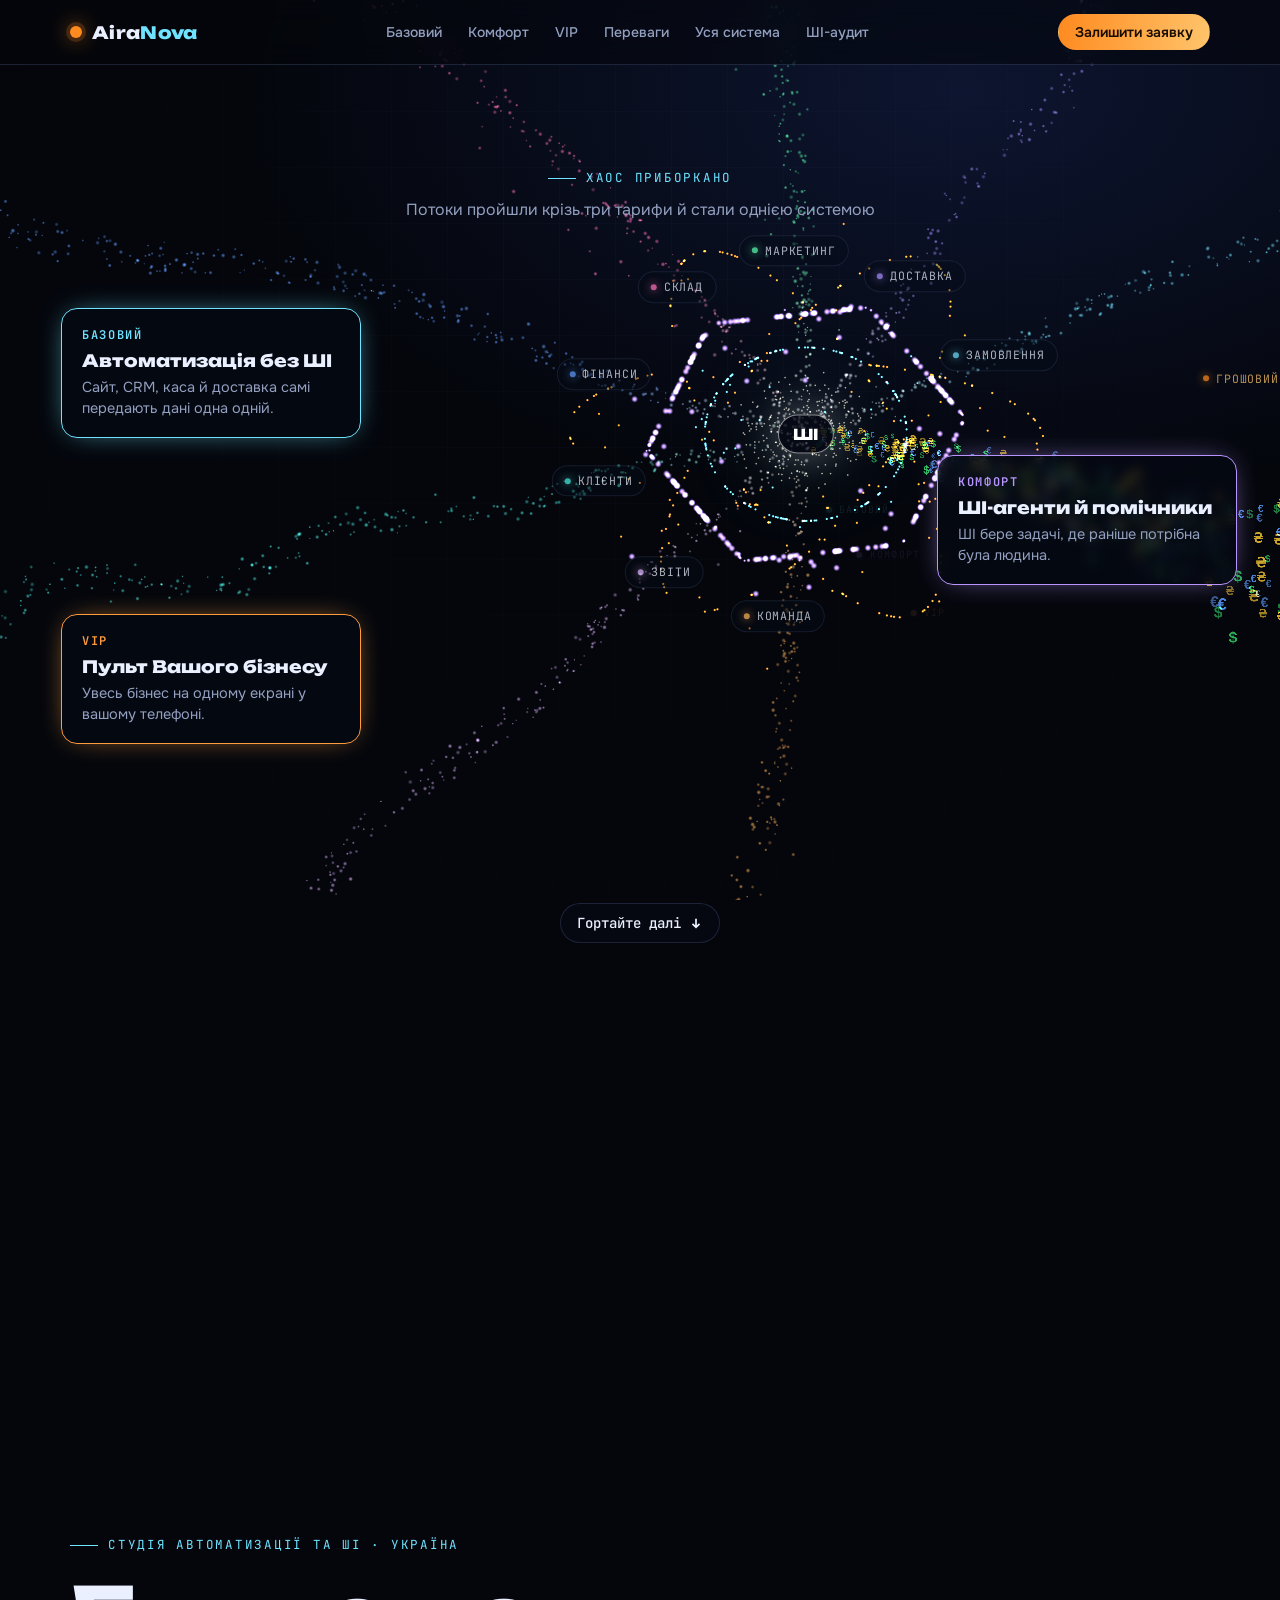
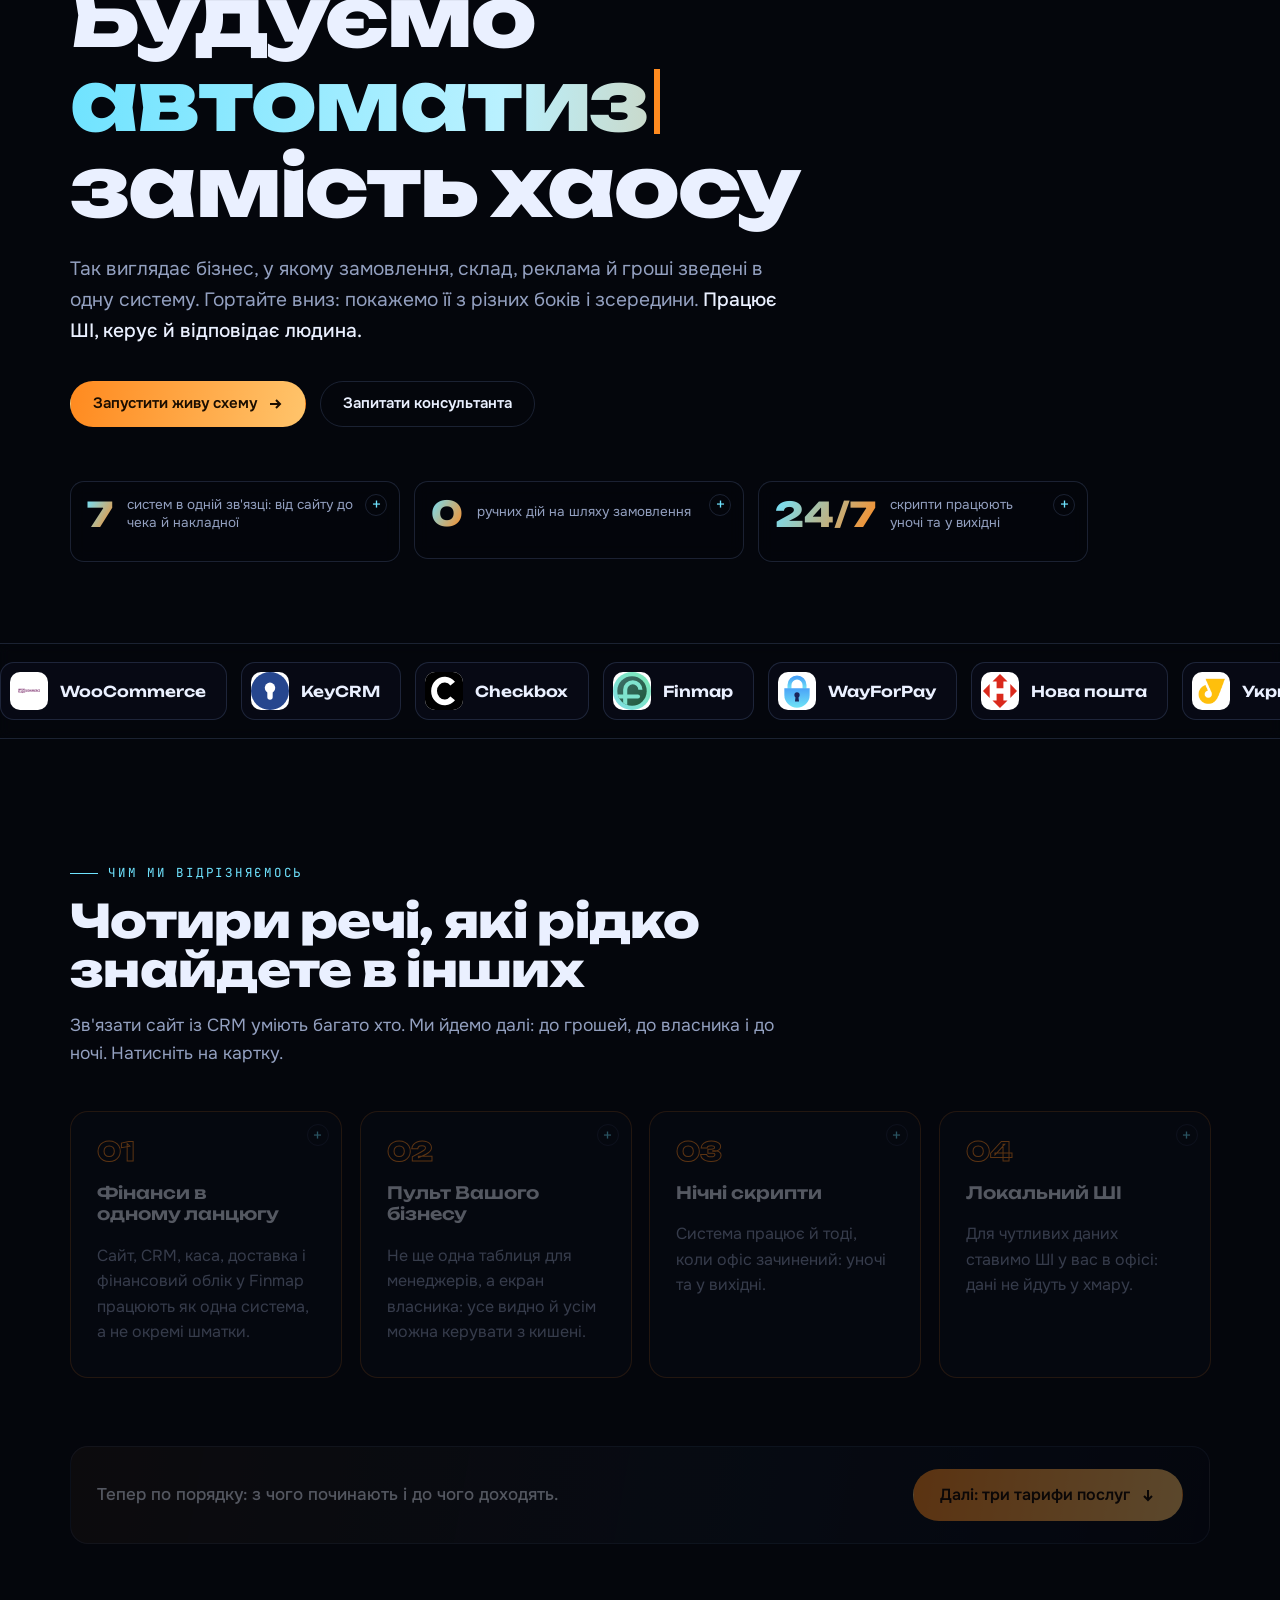
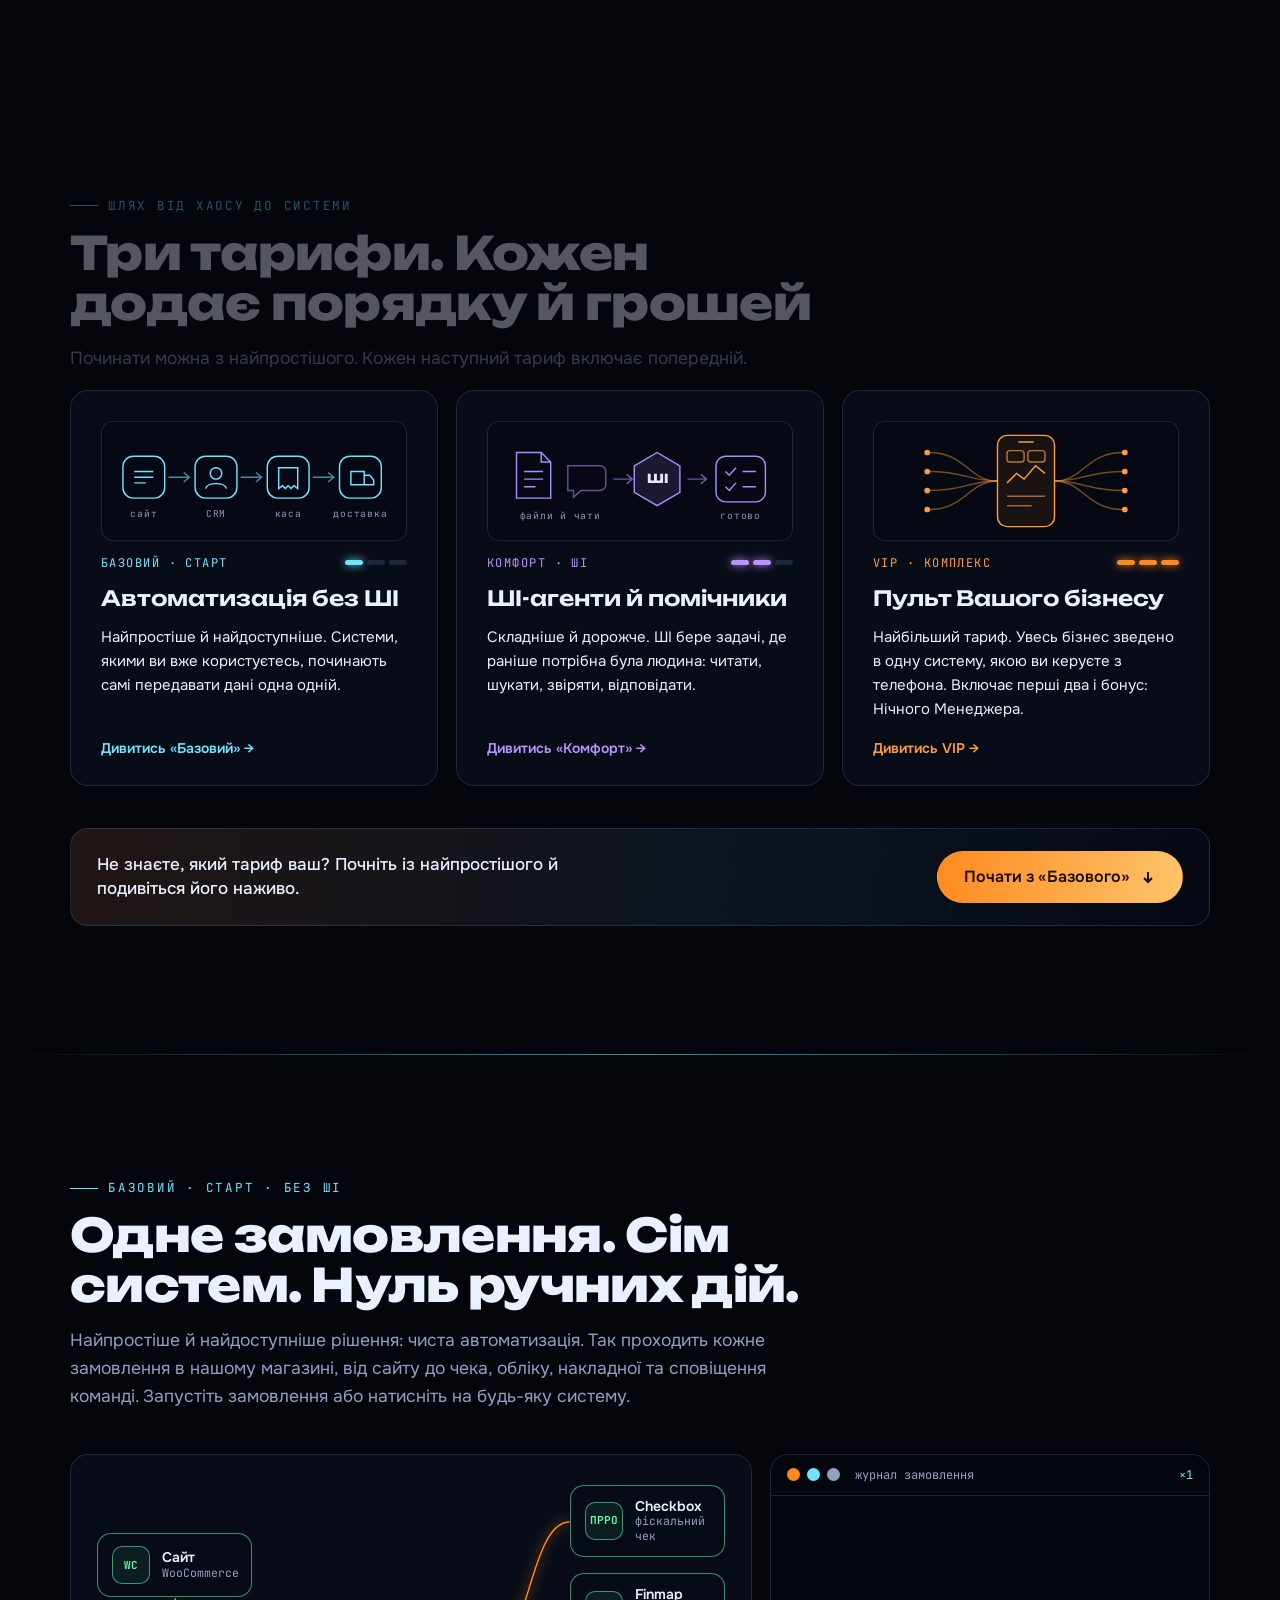
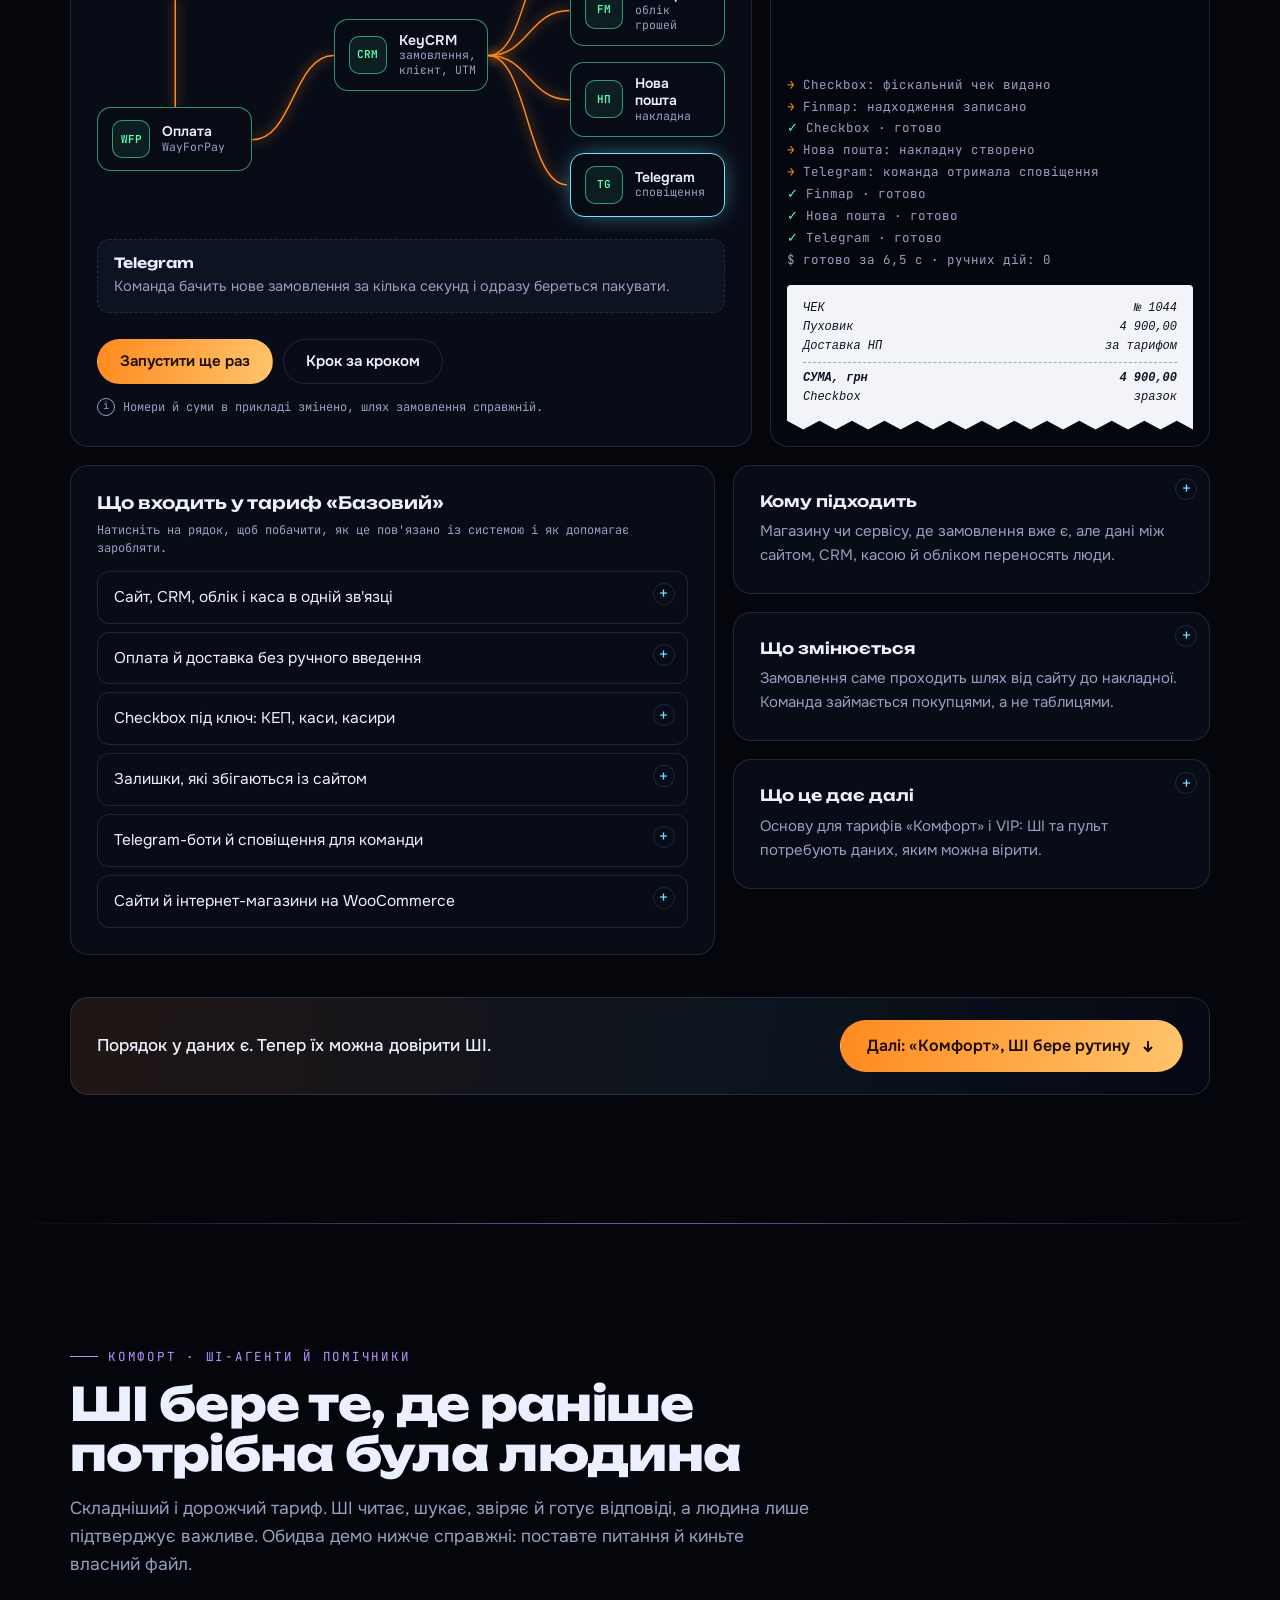
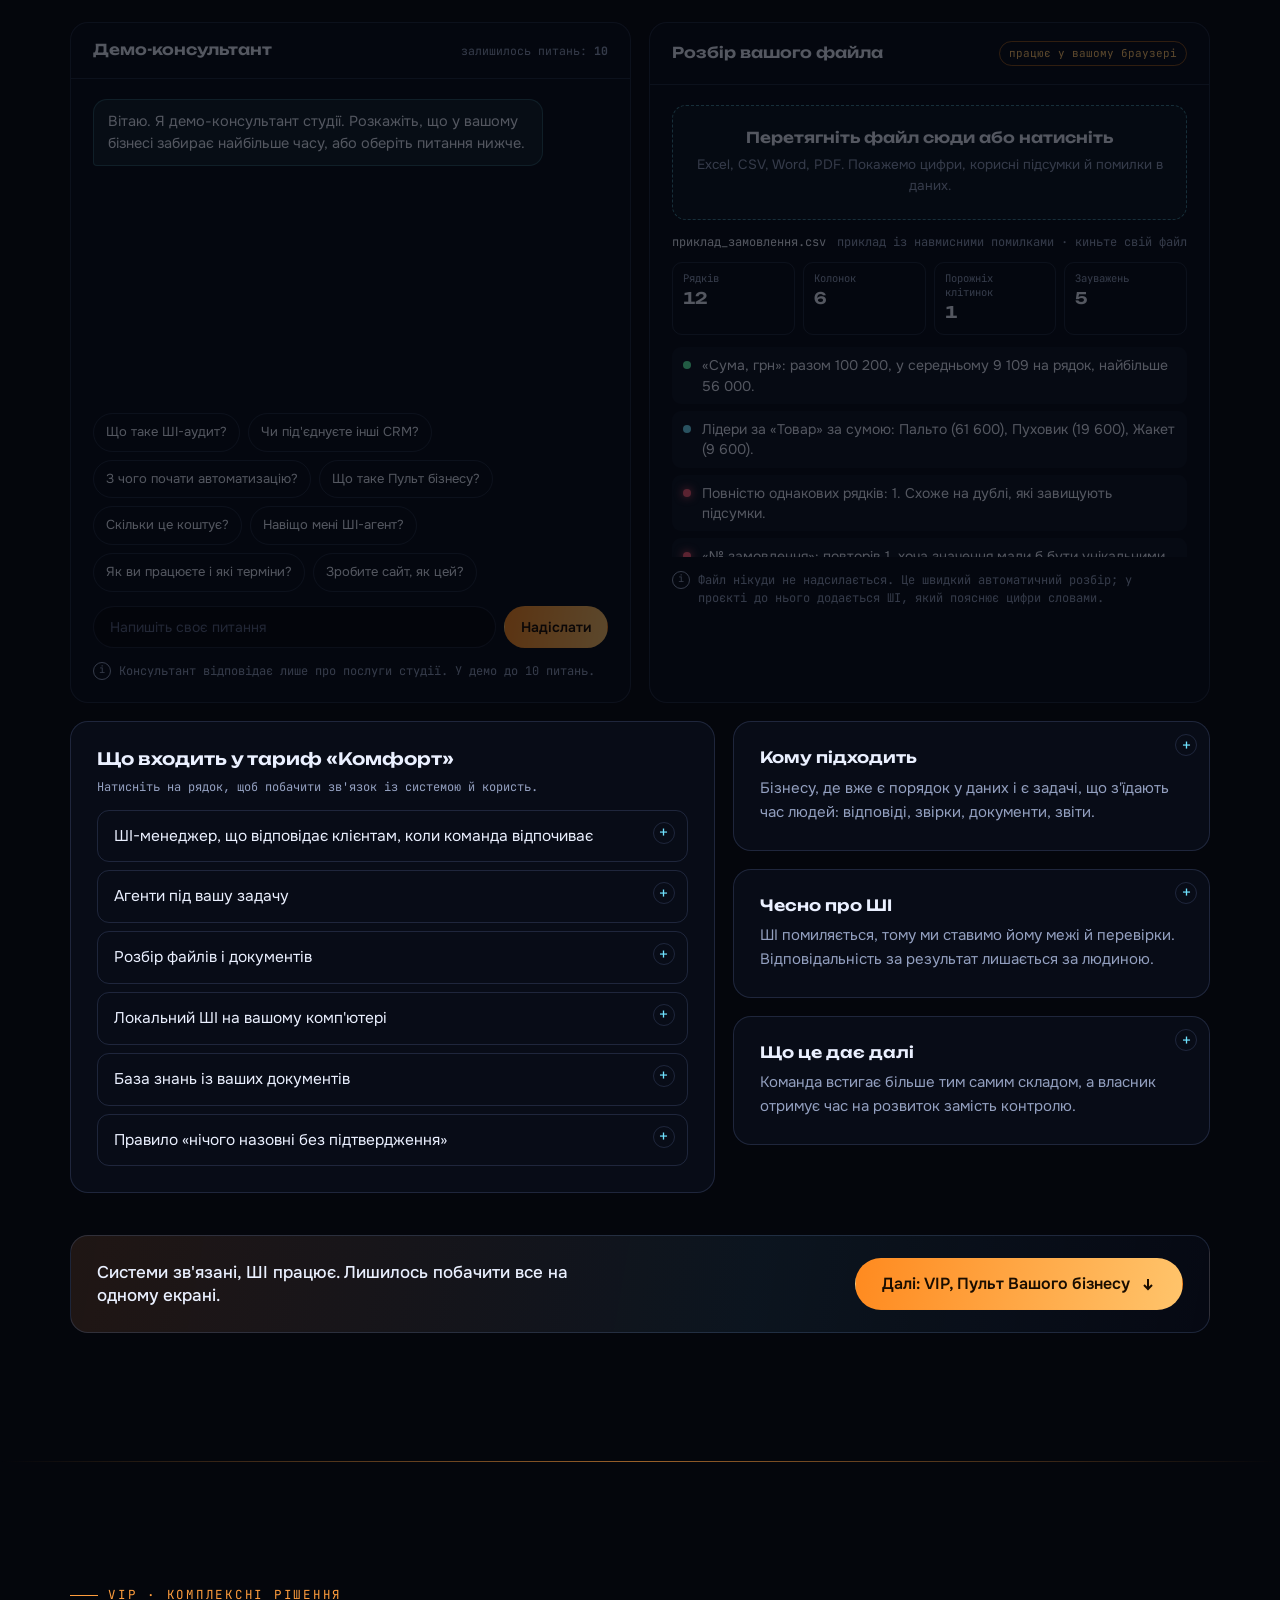
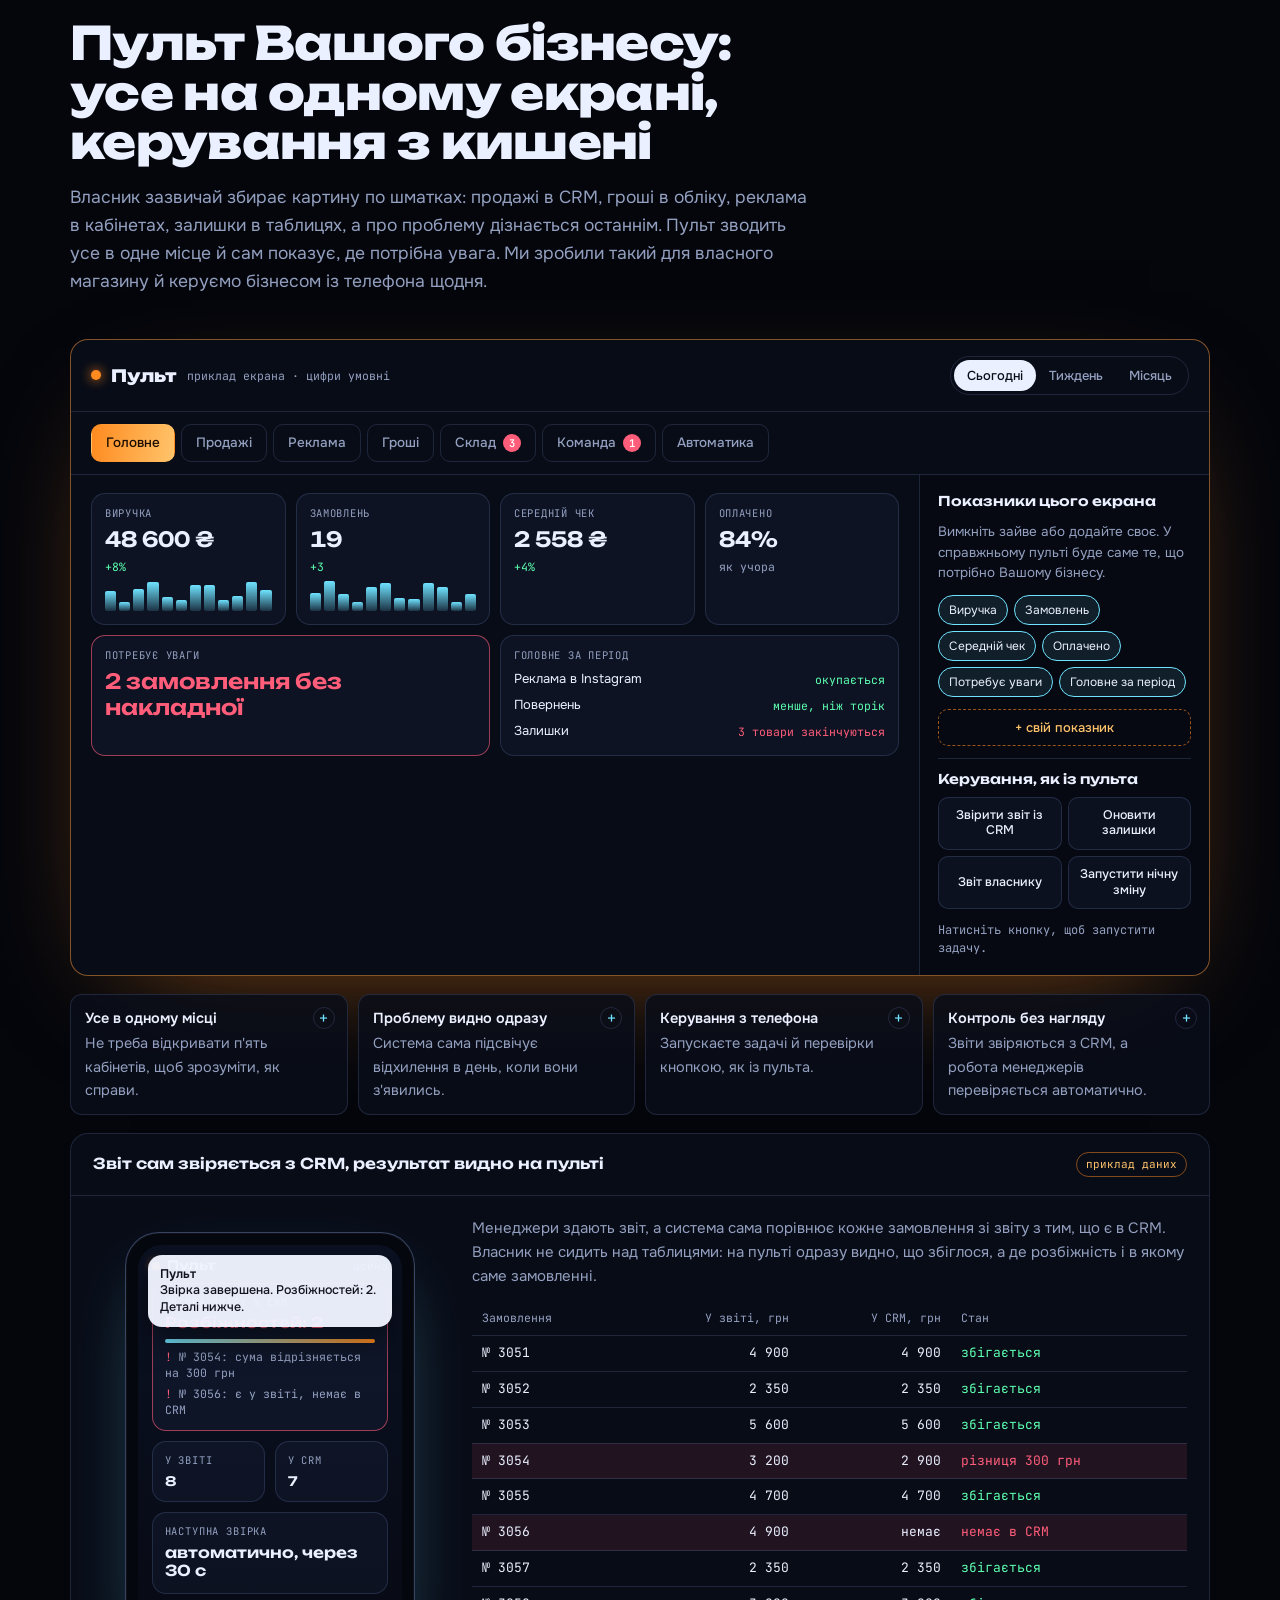
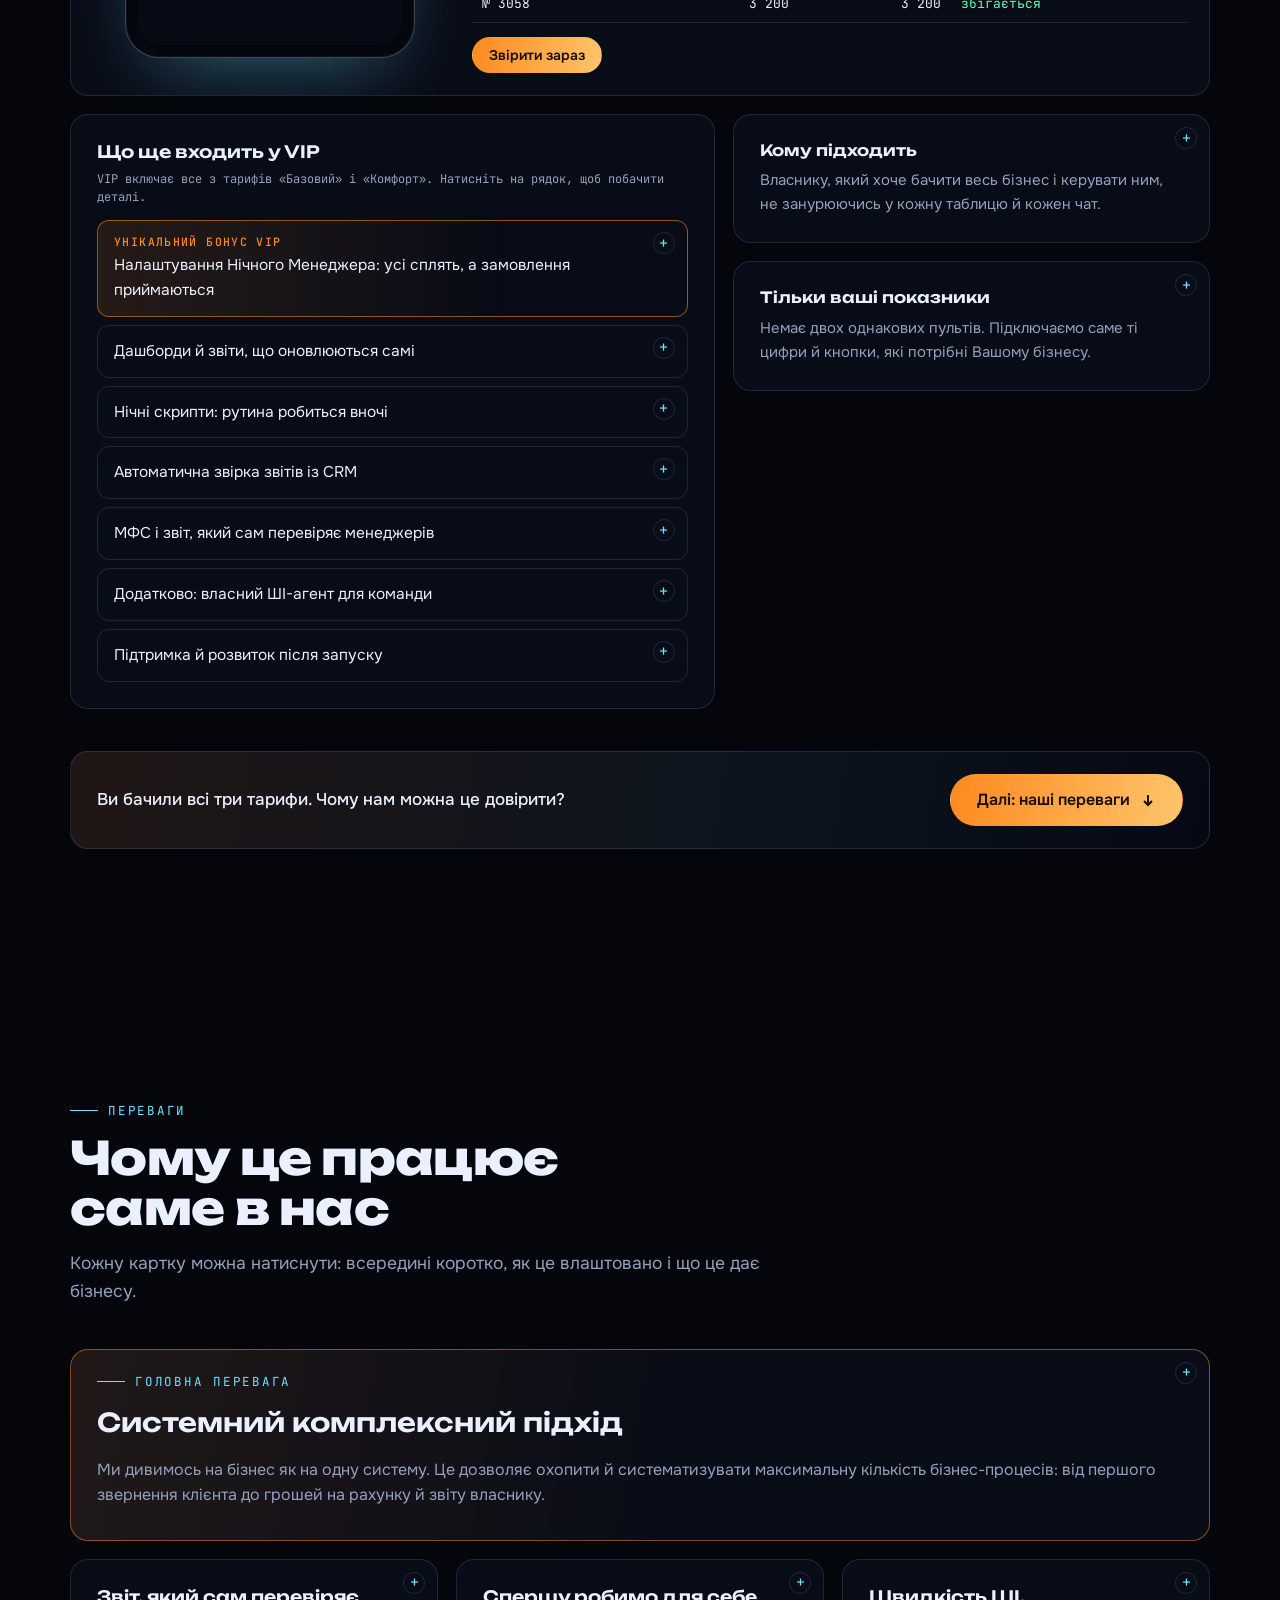
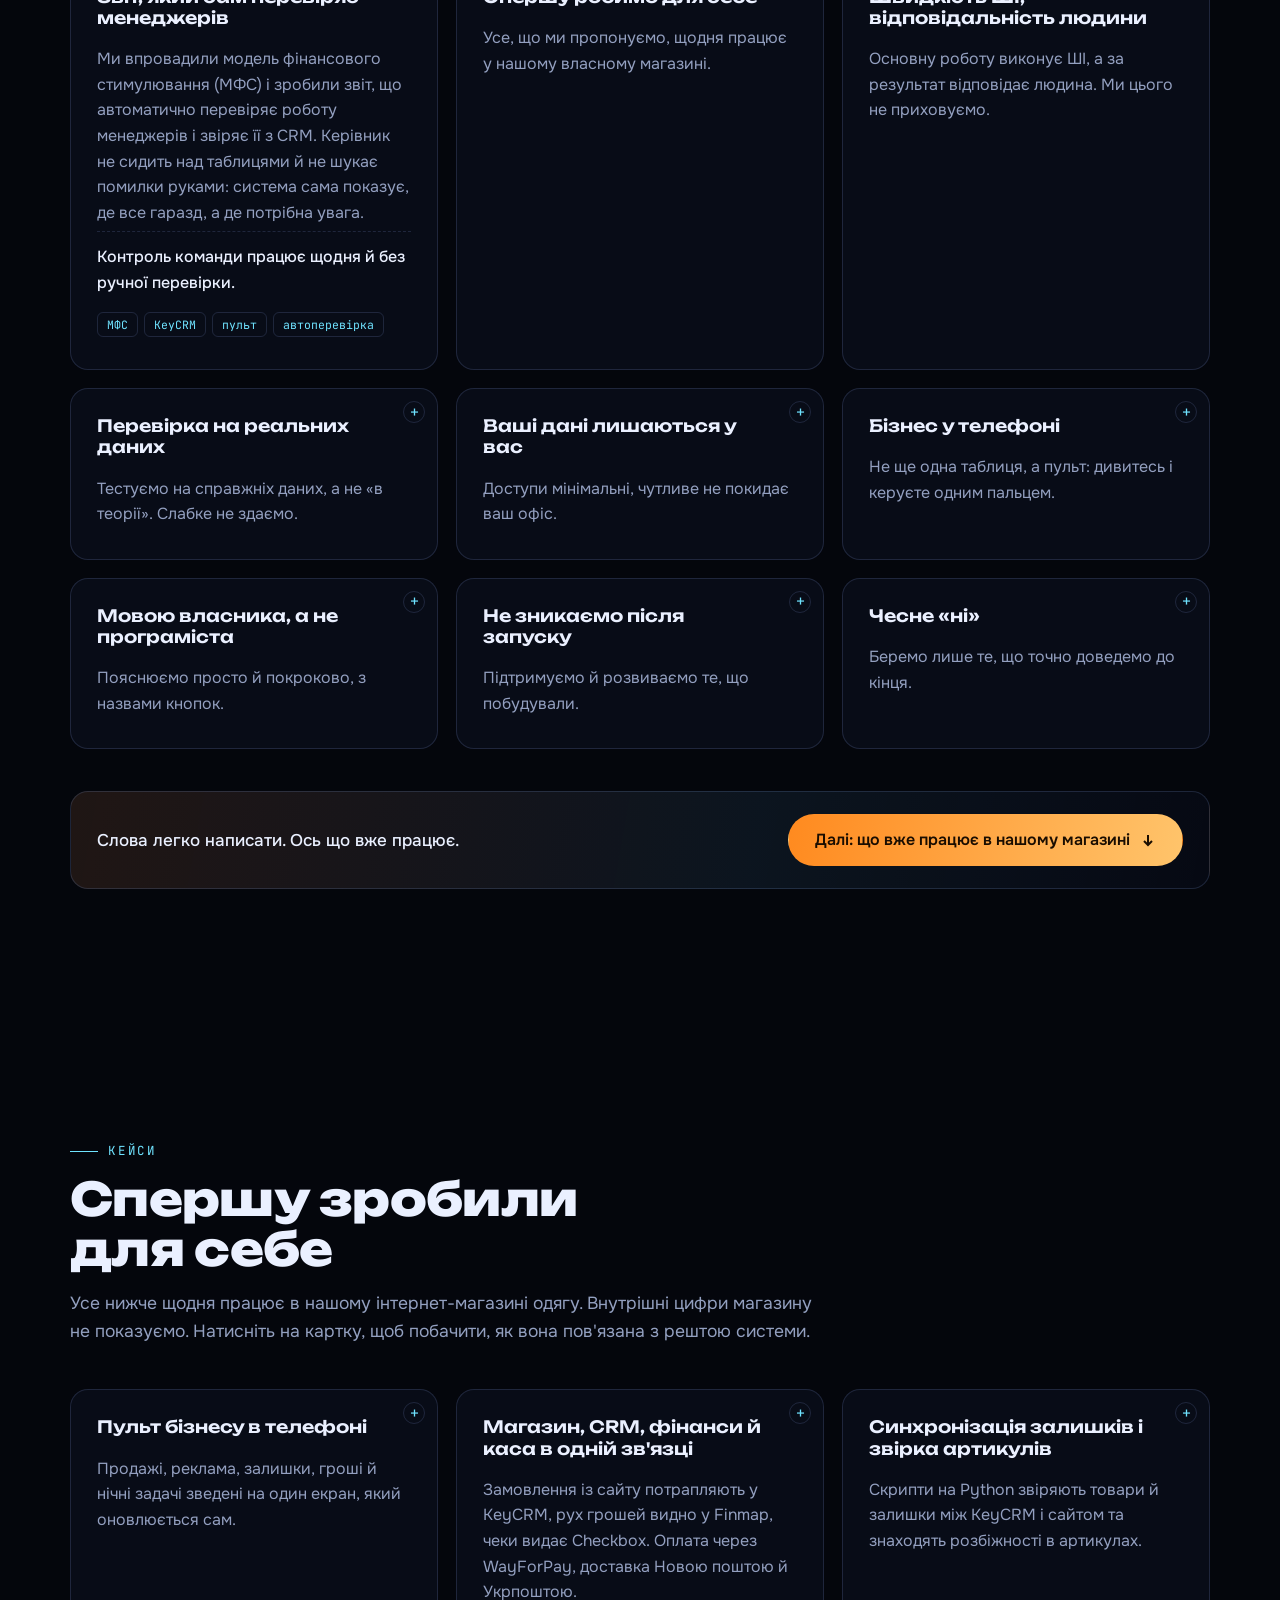
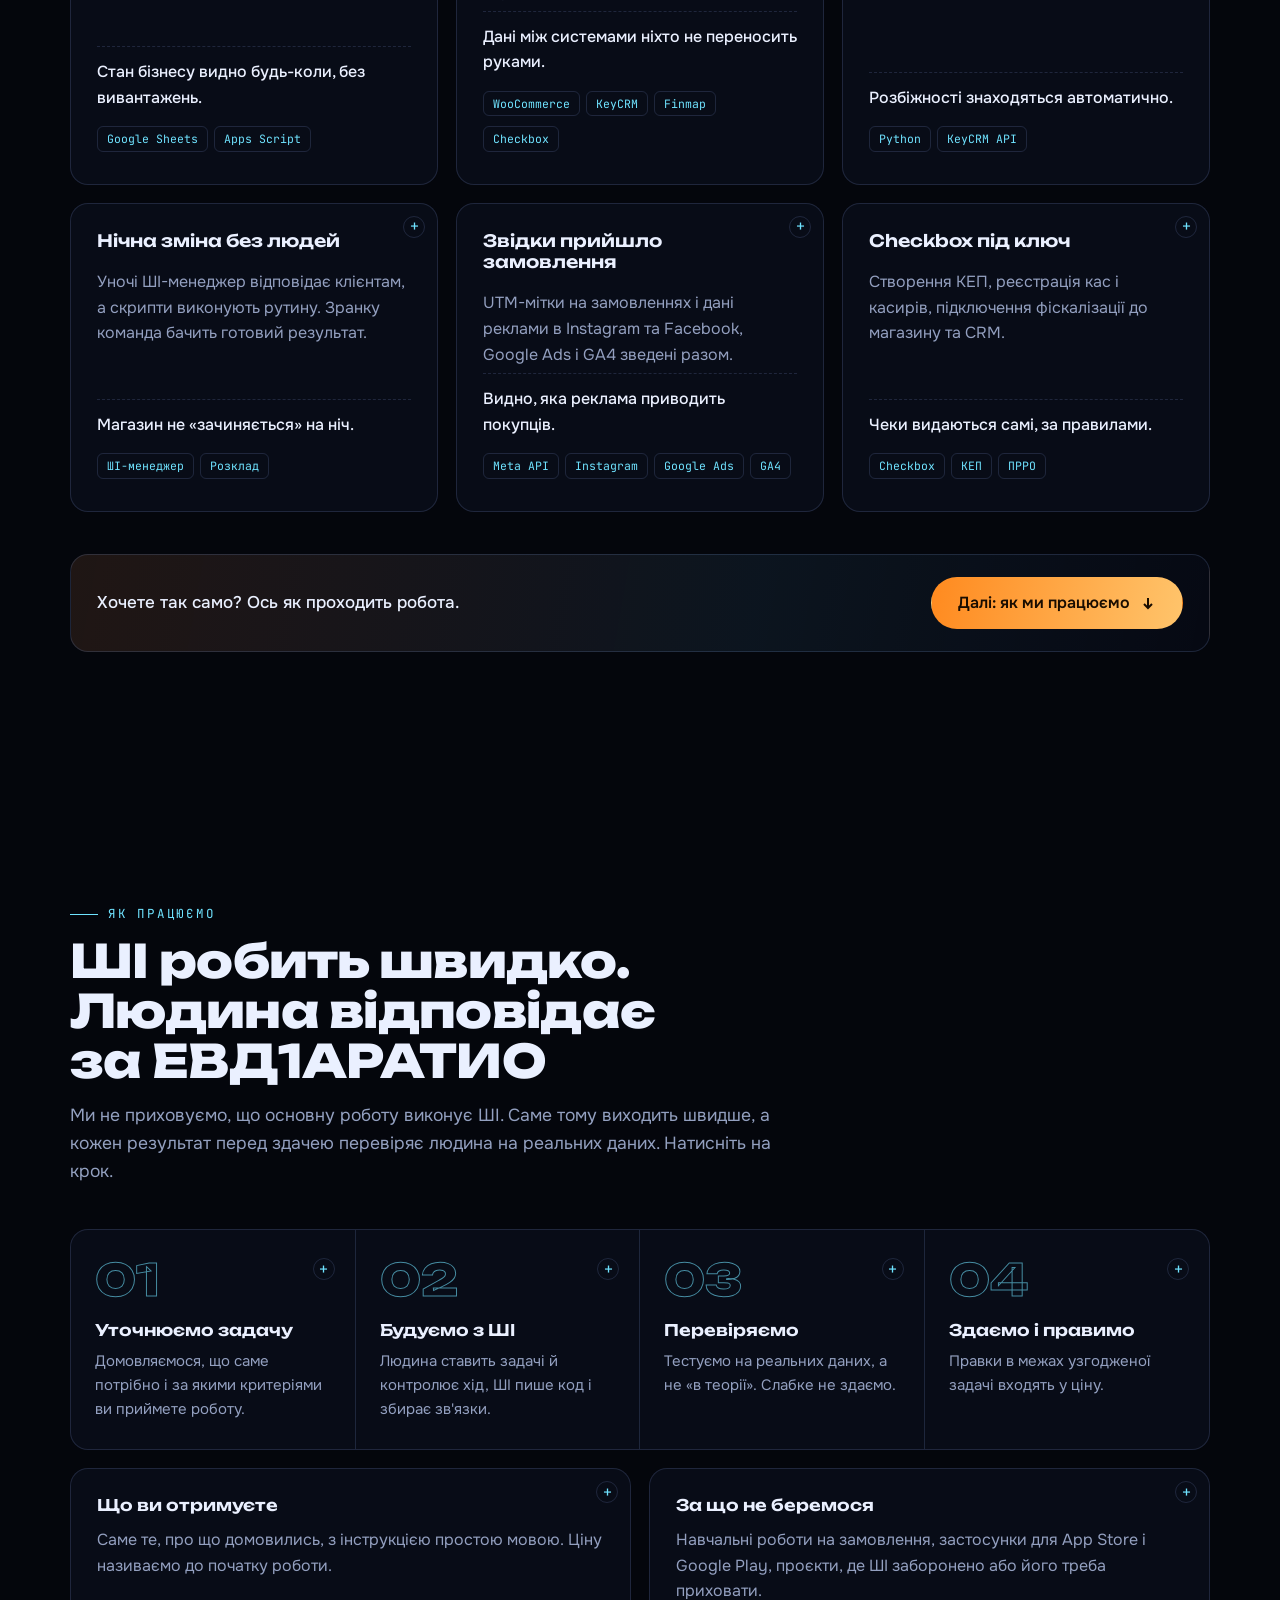
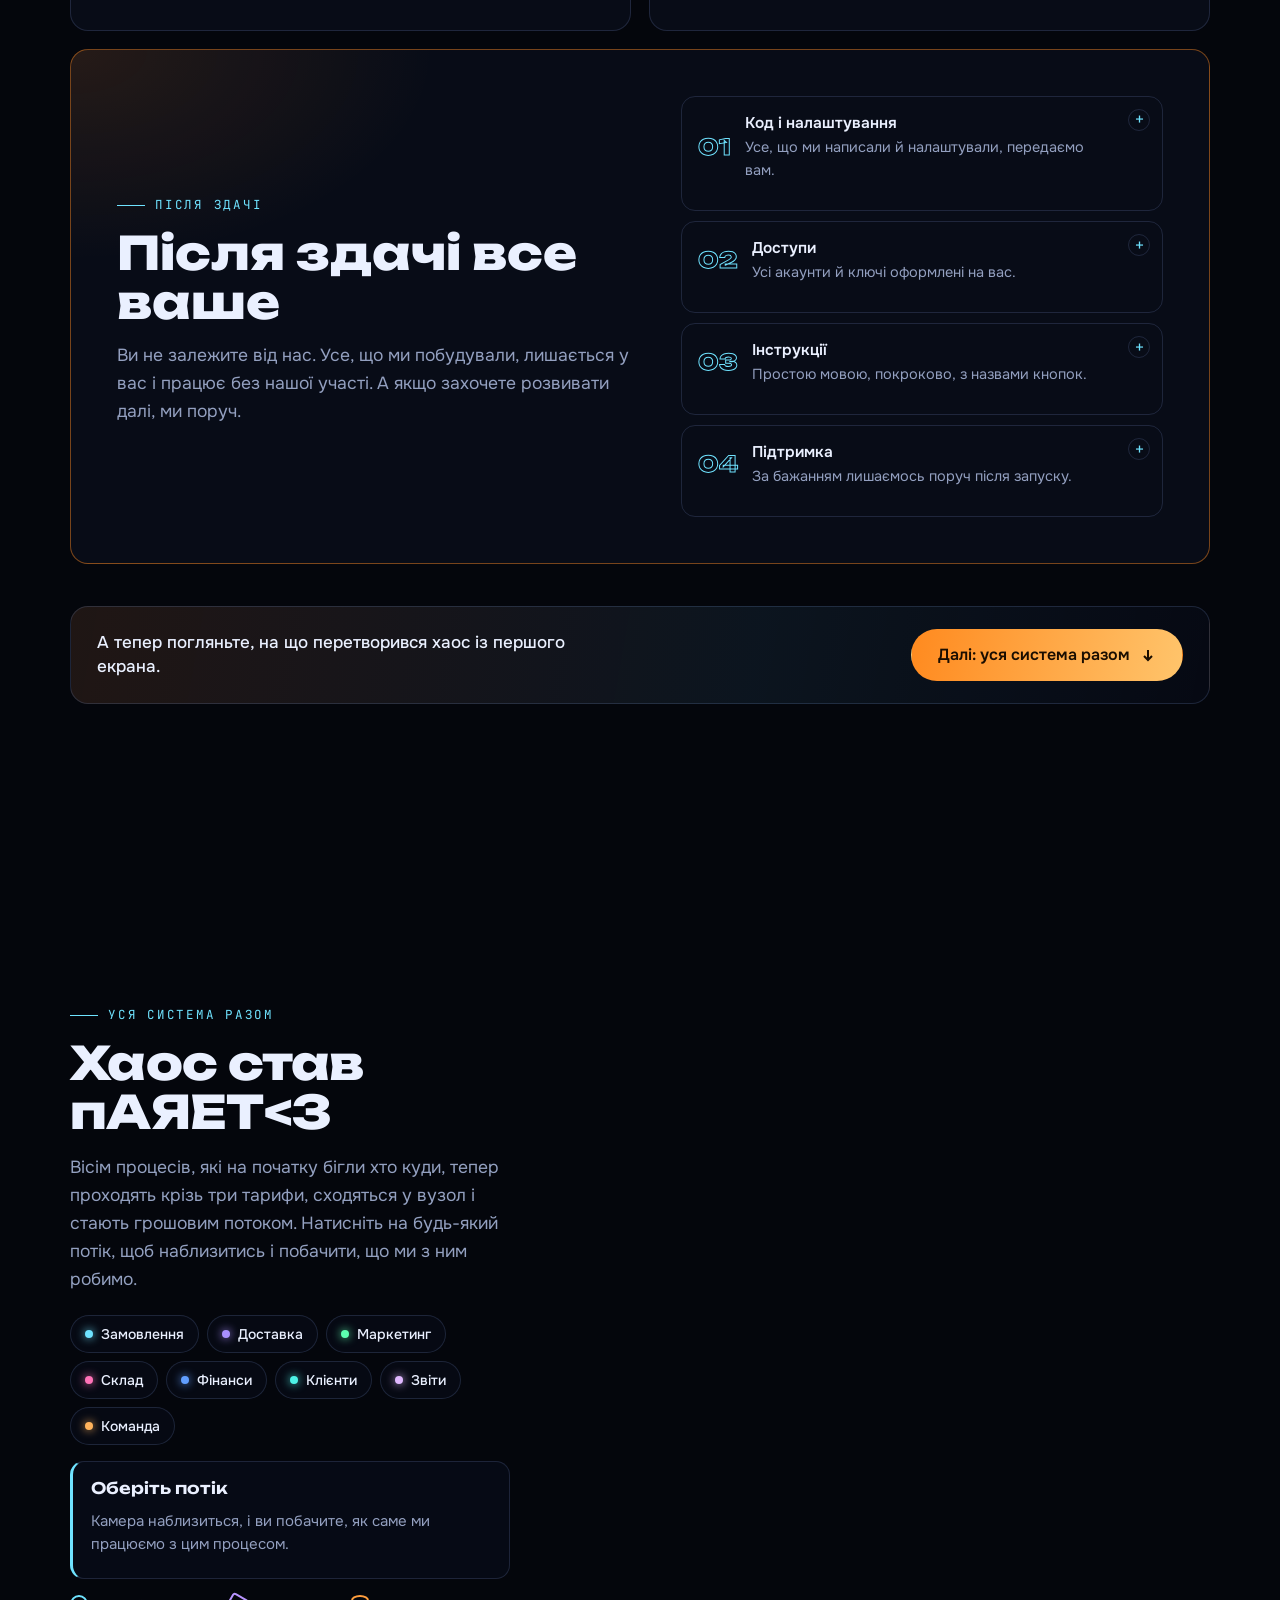
==== index.html @ b1c5d40c "Тег підтвердження Google Search Console Co-Authored-By: Claude Opus 5.5 <noreply@anthropic.com> Clau" ====
<!doctype html>
<html lang="uk">
<meta charset="utf-8">
<meta name="viewport" content="width=device-width,initial-scale=1,viewport-fit=cover">
<title>AiraNova Studio · автоматизація бізнесу: KeyCRM, Checkbox, Finmap</title>
<meta name="description" content="Студія автоматизації для малого бізнесу й інтернет-магазинів в Україні: сайти, зв'язки систем і ШІ-агенти, від простої зв'язки до пульта всього бізнесу в телефоні. WooCommerce, KeyCRM, Checkbox, Finmap, WayForPay, Нова пошта, Google Sheets, Telegram.">
<link rel="canonical" href="https://airanova-studio.github.io/">
<meta property="og:type" content="website">
<meta property="og:site_name" content="AiraNova Studio">
<meta property="og:title" content="AiraNova Studio · автоматизація бізнесу: KeyCRM, Checkbox, Finmap">
<meta property="og:description" content="Сайти, зв'язки систем і ШІ-агенти для малого бізнесу й інтернет-магазинів в Україні. KeyCRM, Checkbox, Finmap, WayForPay, Нова пошта.">
<meta property="og:url" content="https://airanova-studio.github.io/">
<meta property="og:locale" content="uk_UA">
<meta property="og:image" content="https://airanova-studio.github.io/og.png">
<meta property="og:image:type" content="image/png">
<meta property="og:image:width" content="1200">
<meta property="og:image:height" content="630">
<meta property="og:image:alt" content="AiraNova Studio: автоматизація бізнесу та ШІ-агенти">
<meta name="twitter:card" content="summary_large_image">
<meta name="twitter:title" content="AiraNova Studio · автоматизація бізнесу: KeyCRM, Checkbox, Finmap">
<meta name="twitter:description" content="Сайти, зв'язки систем і ШІ-агенти для малого бізнесу й інтернет-магазинів в Україні. KeyCRM, Checkbox, Finmap, WayForPay, Нова пошта.">
<meta name="twitter:image" content="https://airanova-studio.github.io/og.png">
<script type="application/ld+json">{"@context": "https://schema.org", "@type": "ProfessionalService", "name": "AiraNova Studio", "url": "https://airanova-studio.github.io/", "description": "Студія автоматизації для малого бізнесу й інтернет-магазинів в Україні: сайти, зв'язки систем і ШІ-агенти, від простої зв'язки до пульта всього бізнесу в телефоні. WooCommerce, KeyCRM, Checkbox, Finmap, WayForPay, Нова пошта, Google Sheets, Telegram.", "image": "https://airanova-studio.github.io/og.png", "areaServed": {"@type": "Country", "name": "Україна"}, "knowsAbout": ["WooCommerce", "KeyCRM", "Checkbox", "Finmap", "Google Sheets", "Telegram"]}</script>
<meta name="claude:viewport-fit-sides" content="cover">
<link rel="preconnect" href="https://fonts.googleapis.com">
<link rel="stylesheet" href="https://fonts.googleapis.com/css2?family=Unbounded:wght@400;600;800&family=Onest:wght@400;500;600&family=JetBrains+Mono:wght@400;600&display=swap">
<link rel="icon" type="image/svg+xml" href="[data-uri]">
<link rel="icon" type="image/png" sizes="32x32" href="favicon-32.png">
<link rel="apple-touch-icon" href="apple-touch-icon.png">
<meta name="google-site-verification" content="s_74BkO8yv9xMwKLHEt9pX0rljSNo5zrSKsTK2_4qEU">
<meta name="theme-color" content="#04060c">
<style>
/* Layout: диспетчерська. Один фіксований 3D-шар частинок за всім сайтом, поверх нього скляні панелі-пульти; сигнал (бурштин) біжить по холодній (лід) схемі. */
:root{
  color-scheme:dark;
  --bg:#04060c; --bg2:#090d18; --panel:rgba(120,150,255,.055); --panel2:rgba(10,14,26,.82);
  --line:rgba(150,180,255,.16); --fg:#eaf0ff; --muted:#93a0c0;
  --sig:#ff8a1f; --sig2:#ffc46b; --ice:#6fe3ff; --ok:#5dffb0; --bad:#ff5d7a;
  --f-display:"Unbounded","Arial Black",system-ui,sans-serif;
  --f-body:"Onest","Segoe UI",system-ui,-apple-system,Roboto,Arial,sans-serif;
  --f-mono:"JetBrains Mono",ui-monospace,Consolas,"Courier New",monospace;
  --r:18px; --w:1180px;
}
*{box-sizing:border-box}
html{scroll-behavior:smooth}
body{margin:0;background:var(--bg);color:var(--fg);font:16px/1.6 var(--f-body);overflow-x:hidden;-webkit-font-smoothing:antialiased}
a{color:inherit}
h1,h2,h3,p{margin:0}
button{font:inherit;color:inherit}
:focus-visible{outline:2px solid var(--ice);outline-offset:3px;border-radius:6px}
#gl{position:fixed;inset:0;width:100%;height:100%;z-index:0;display:block;background:radial-gradient(1200px 700px at 75% 10%,#0d1530 0%,var(--bg) 60%)}
.grain{position:fixed;inset:0;z-index:1;pointer-events:none;background:
  linear-gradient(transparent 0,transparent calc(100% - 1px),rgba(150,180,255,.05) 100%) 0 0/100% 56px,
  linear-gradient(90deg,transparent 0,transparent calc(100% - 1px),rgba(150,180,255,.05) 100%) 0 0/56px 100%;
  mask-image:radial-gradient(ellipse at 50% 30%,#000 10%,transparent 75%);-webkit-mask-image:radial-gradient(ellipse at 50% 30%,#000 10%,transparent 75%)}
#glow{position:fixed;left:0;top:0;width:520px;height:520px;margin:-260px 0 0 -260px;border-radius:50%;z-index:1;pointer-events:none;
  background:radial-gradient(circle,rgba(111,227,255,.10),rgba(255,138,31,.05) 40%,transparent 68%);opacity:0;transition:opacity .4s;will-change:transform}
#bar{position:fixed;left:0;top:0;height:2px;width:100%;z-index:30;transform-origin:0 50%;transform:scaleX(0);background:linear-gradient(90deg,var(--ice),var(--sig))}
.wrap{max-width:var(--w);margin:0 auto;padding-left:max(20px,env(safe-area-inset-left,0px));padding-right:max(20px,env(safe-area-inset-right,0px))}
main,header.nav,footer{position:relative;z-index:2}

/* nav */
header.nav{position:sticky;top:env(safe-area-inset-top,0px);z-index:20;backdrop-filter:blur(14px);-webkit-backdrop-filter:blur(14px);background:rgba(4,6,12,.55);border-bottom:1px solid var(--line)}
header.nav .wrap{display:flex;align-items:center;justify-content:space-between;gap:16px;height:64px}
.logo{font:800 17px/1 var(--f-display);text-decoration:none;letter-spacing:.02em;display:flex;align-items:center;gap:10px}
.logo i{width:12px;height:12px;border-radius:50%;background:var(--sig);box-shadow:0 0 0 4px rgba(255,138,31,.18),0 0 22px var(--sig);animation:beat 2.4s infinite}
.logo b{color:var(--ice);font-weight:800}
@keyframes beat{50%{box-shadow:0 0 0 8px rgba(255,138,31,0),0 0 30px var(--sig)}}
nav.links{display:flex;gap:26px}
nav.links a{font:500 14px var(--f-body);color:var(--muted);text-decoration:none;position:relative;padding:6px 0}
nav.links a::after{content:"";position:absolute;left:0;right:0;bottom:0;height:1px;background:var(--ice);transform:scaleX(0);transform-origin:0 50%;transition:transform .3s}
nav.links a:hover{color:var(--fg)} nav.links a:hover::after{transform:scaleX(1)}

/* buttons */
.btn{--bx:0px;--by:0px;display:inline-flex;align-items:center;gap:10px;padding:14px 22px;border-radius:999px;border:1px solid transparent;cursor:pointer;text-decoration:none;
  font:600 15px/1 var(--f-body);background:linear-gradient(100deg,var(--sig),var(--sig2));color:#1a0d00;transform:translate(var(--bx),var(--by));transition:transform .25s cubic-bezier(.2,.8,.2,1),box-shadow .3s;box-shadow:0 0 0 0 rgba(255,138,31,.5)}
.btn:hover{box-shadow:0 10px 40px -8px rgba(255,138,31,.7)}
.btn.ghost{background:transparent;color:var(--fg);border-color:var(--line)}
.btn.ghost:hover{border-color:var(--ice);box-shadow:0 10px 40px -12px rgba(111,227,255,.6)}
.btn.sm{padding:10px 16px;font-size:14px}
.btn svg{width:16px;height:16px}

/* hero */
.hero{min-height:min(92vh,880px);display:flex;align-items:center;padding-block:72px 40px}
.hero .wrap{width:100%}
.eyebrow{font:400 12.5px/1 var(--f-mono);letter-spacing:.14em;text-transform:uppercase;color:var(--ice);display:inline-flex;align-items:center;gap:10px}
.eyebrow::before{content:"";width:28px;height:1px;background:var(--ice)}
.hero h1{font:800 clamp(34px,6.4vw,84px)/1.02 var(--f-display);letter-spacing:-.02em;margin:22px 0 26px;max-width:14ch;text-wrap:balance}
.hero h1 .rot{display:block;color:transparent;background:linear-gradient(95deg,var(--ice) 0%,#b9f1ff 40%,var(--sig) 100%);-webkit-background-clip:text;background-clip:text;min-height:1.05em;white-space:nowrap}
.hero h1 .rot::after{content:"";display:inline-block;width:.07em;height:.8em;margin-left:.08em;background:var(--sig);vertical-align:-.04em;animation:blink 1s steps(2) infinite}
@keyframes blink{50%{opacity:0}}
.lead{font-size:clamp(17px,1.5vw,20px);color:var(--muted);max-width:56ch}
.lead b{color:var(--fg);font-weight:500}
.cta{display:flex;flex-wrap:wrap;gap:14px;margin-top:34px}
.hud{display:flex;flex-wrap:wrap;gap:14px;margin-top:54px}
.hud>div{display:flex;align-items:center;gap:14px;padding:14px 20px 14px 16px;border:1px solid var(--line);border-radius:14px;background:rgba(4,6,12,.55);backdrop-filter:blur(8px);-webkit-backdrop-filter:blur(8px);max-width:290px;transition:border-color .3s,transform .3s}
.hud>div:hover{border-color:var(--sig);transform:translateY(-3px)}
.hud b{font:800 34px/1 var(--f-display);color:transparent;background:linear-gradient(120deg,var(--ice),var(--sig));-webkit-background-clip:text;background-clip:text;white-space:nowrap}
.hud span{font:400 13.5px/1.4 var(--f-body);color:var(--muted)}

/* marquee */
.marq{border-block:1px solid var(--line);background:rgba(4,6,12,.5);overflow:hidden;padding-block:18px;backdrop-filter:blur(6px)}
.marq div{display:flex;gap:14px;width:max-content;animation:marq 55s linear infinite}
.marq .it{display:inline-flex;align-items:center;gap:12px;padding:9px 20px 9px 9px;border:1px solid var(--line);border-radius:14px;background:rgba(10,14,26,.7);font:600 15px/1 var(--f-display);white-space:nowrap;transition:border-color .3s,transform .3s}
.marq .it:hover{border-color:var(--ice);transform:translateY(-2px)}
.marq .lg{flex:none;width:38px;height:38px;border-radius:10px;background:#fff;display:grid;place-items:center}
.marq .lg{overflow:hidden}
.marq .lg img{width:100%;height:100%;display:block;object-fit:contain}
.marq .lg svg{width:22px;height:22px;display:block}
.marq .lg.m{background:rgba(111,227,255,.08);border:1px solid rgba(111,227,255,.4);color:var(--ice);font:600 13px/1 var(--f-mono)}
.marq:hover div{animation-play-state:paused}
@keyframes marq{to{transform:translateX(-50%)}}

/* sections */
section.s{padding-block:clamp(72px,10vw,130px);scroll-margin-top:40px}
.head{display:grid;gap:16px;margin-bottom:44px;max-width:780px}
.head h2{font:800 clamp(26px,3.6vw,46px)/1.08 var(--f-display);letter-spacing:-.015em;text-wrap:balance}
.head p{color:var(--muted);font-size:17.5px;max-width:62ch}
.rv{opacity:.35;transform:translateY(26px);transition:opacity .8s,transform .8s cubic-bezier(.2,.8,.2,1)}
.rv.in{opacity:1;transform:none}

/* glass card with cursor light + tilt */
.card{--mx:50%;--my:50%;position:relative;border:1px solid var(--line);border-radius:var(--r);background:var(--panel2);padding:26px;overflow:hidden;min-width:0;
  transform:perspective(900px) rotateX(var(--rx,0deg)) rotateY(var(--ry,0deg));transition:transform .25s ease-out,border-color .3s}
.card::before{content:"";position:absolute;inset:0;pointer-events:none;opacity:0;transition:opacity .3s;
  background:radial-gradient(420px circle at var(--mx) var(--my),rgba(111,227,255,.16),transparent 60%)}
.card:hover{border-color:rgba(111,227,255,.5)} .card:hover::before{opacity:1}
.card>*{position:relative}
.card h3{font:600 17px/1.25 var(--f-display);margin-bottom:12px}
.card p,.card li{color:var(--muted)}
.tag{display:inline-block;font:400 11.5px/1 var(--f-mono);padding:6px 9px;border:1px solid var(--line);border-radius:6px;color:var(--ice);margin:10px 6px 0 0}
.note{font:400 12px/1.5 var(--f-mono);color:var(--muted);display:flex;gap:8px;align-items:flex-start}
.note::before{content:"i";flex:none;width:16px;height:16px;border:1px solid var(--muted);border-radius:50%;font-size:10px;line-height:14px;text-align:center}

/* services */
.svc{display:grid;grid-template-columns:repeat(3,1fr);gap:18px}
.svc .card{padding:30px;display:flex;flex-direction:column;gap:14px}
.svc .n{font:400 12px var(--f-mono);color:var(--sig);letter-spacing:.12em;text-transform:uppercase}
.svc h3{font-size:21px;margin:0}
.svc ul{margin:0;padding:0;list-style:none;display:grid;gap:9px}
.svc li{padding-left:20px;position:relative;font-size:15.5px}
.svc li::before{content:"";position:absolute;left:0;top:.62em;width:10px;height:1px;background:var(--ice)}
.glyph{height:120px;border-radius:12px;border:1px solid var(--line);background:#060914;overflow:hidden;position:relative}
.glyph canvas{width:100%;height:100%;display:block}

/* pipeline */
.pipe{display:grid;grid-template-columns:1.55fr 1fr;gap:18px;align-items:stretch}
.stage{position:relative;border:1px solid var(--line);border-radius:var(--r);background:var(--panel2);padding:30px 26px;min-width:0}
.stage svg{position:absolute;inset:0;width:100%;height:100%;pointer-events:none;overflow:visible}
.stage path.w{fill:none;stroke:rgba(150,180,255,.28);stroke-width:1.5;stroke-dasharray:4 6}
.stage path.w.lit{stroke:var(--sig);stroke-dasharray:none;filter:drop-shadow(0 0 6px var(--sig));transition:stroke .3s}
.stage circle.p{fill:#fff;filter:drop-shadow(0 0 8px var(--sig)) drop-shadow(0 0 16px var(--sig))}
.nodes{position:relative;display:grid;grid-template-columns:1fr 1fr 1fr;grid-template-rows:repeat(4,auto);gap:16px 13%;align-items:center}
.node{border:1px solid var(--line);border-radius:14px;background:#070b16;padding:12px 14px;display:flex;align-items:center;gap:12px;transition:border-color .3s,box-shadow .3s,transform .3s;min-width:0}
.node .ic{flex:none;width:38px;height:38px;border-radius:10px;display:grid;place-items:center;font:600 11px/1 var(--f-mono);color:var(--ice);border:1px solid var(--line);background:rgba(111,227,255,.06);transition:all .3s}
.node b{display:block;font:600 14px/1.2 var(--f-body)} .node small{display:block;font:400 11.5px/1.3 var(--f-mono);color:var(--muted)}
.node.on{border-color:var(--sig);box-shadow:0 0 0 1px var(--sig),0 0 34px -6px rgba(255,138,31,.7);transform:scale(1.035)}
.node.on .ic{background:var(--sig);color:#1a0d00;border-color:var(--sig)}
.node.done{border-color:rgba(93,255,176,.55)} .node.done .ic{color:var(--ok);border-color:rgba(93,255,176,.55);background:rgba(93,255,176,.08)}
#n-site{grid-column:1;grid-row:1/3} #n-pay{grid-column:1;grid-row:3/5} #n-crm{grid-column:2;grid-row:2/4}
#n-prro{grid-column:3;grid-row:1} #n-fin{grid-column:3;grid-row:2} #n-np{grid-column:3;grid-row:3} #n-tg{grid-column:3;grid-row:4}
.stagebar{display:flex;flex-wrap:wrap;align-items:center;justify-content:space-between;gap:14px;margin-top:26px;position:relative}
.console{border:1px solid var(--line);border-radius:var(--r);background:#05070e;display:flex;flex-direction:column;min-height:340px;min-width:0;overflow:hidden}
.console header{display:flex;align-items:center;gap:7px;padding:12px 16px;border-bottom:1px solid var(--line);font:400 12px var(--f-mono);color:var(--muted)}
.console header i{width:9px;height:9px;border-radius:50%;background:var(--line)} .console header i:first-child{background:var(--sig)}
.console header span{margin-left:8px}
#log{flex:1;padding:14px 16px;font:400 12.5px/1.75 var(--f-mono);color:var(--muted);overflow:hidden;display:flex;flex-direction:column;justify-content:flex-end}
#log div{animation:line .35s both;overflow-wrap:anywhere} #log div b{color:var(--ok);font-weight:400} #log div u{color:var(--sig);text-decoration:none}
@keyframes line{from{opacity:0;transform:translateY(8px)}}
.receipt{margin:0 16px 16px;padding:14px 16px;border-radius:4px 4px 0 0;background:#f2f4fa;color:#10131c;font:400 12px/1.6 var(--f-mono);
  clip-path:polygon(0 0,100% 0,100% 100%,96% 94%,92% 100%,88% 94%,84% 100%,80% 94%,76% 100%,72% 94%,68% 100%,64% 94%,60% 100%,56% 94%,52% 100%,48% 94%,44% 100%,40% 94%,36% 100%,32% 94%,28% 100%,24% 94%,20% 100%,16% 94%,12% 100%,8% 94%,4% 100%,0 94%);
  padding-bottom:22px;max-height:0;opacity:0;margin-top:0;transition:max-height .7s cubic-bezier(.2,.8,.2,1),opacity .3s;overflow:hidden}
.receipt.out{max-height:190px;opacity:1}
.receipt b{display:flex;justify-content:space-between;font-weight:600;border-top:1px dashed #9aa;margin-top:6px;padding-top:6px}
.receipt span{display:flex;justify-content:space-between;gap:10px}

/* demos */
.demos{display:grid;grid-template-columns:1fr 1fr;gap:18px}
.demo{display:flex;flex-direction:column;gap:16px;padding:0;background:var(--panel2)}
.demo>.top{display:flex;align-items:center;justify-content:space-between;gap:12px;padding:18px 22px;border-bottom:1px solid var(--line)}
.demo>.top h3{margin:0;font-size:15px}
.pill{font:400 11px/1 var(--f-mono);padding:6px 9px;border-radius:999px;border:1px solid rgba(255,138,31,.5);color:var(--sig2);white-space:nowrap}
.demo>.body{padding:4px 22px 22px;display:flex;flex-direction:column;gap:14px;flex:1;min-width:0}
/* chat */
#chat{height:300px;overflow-y:auto;display:flex;flex-direction:column;gap:10px;padding-right:4px;scrollbar-width:thin;scrollbar-color:var(--line) transparent}
.msg{max-width:88%;padding:11px 14px;border-radius:14px;font-size:14.5px;line-height:1.5;animation:line .3s both;overflow-wrap:anywhere}
.msg.a{align-self:flex-start;background:rgba(111,227,255,.08);border:1px solid rgba(111,227,255,.25);border-bottom-left-radius:4px}
.msg.u{align-self:flex-end;background:linear-gradient(100deg,var(--sig),var(--sig2));color:#1a0d00;border-bottom-right-radius:4px}
.msg.t i{display:inline-block;width:6px;height:6px;margin:0 2px;border-radius:50%;background:var(--ice);animation:dot 1s infinite} .msg.t i:nth-child(2){animation-delay:.15s} .msg.t i:nth-child(3){animation-delay:.3s}
@keyframes dot{50%{opacity:.2;transform:translateY(-3px)}}
.chips{display:flex;flex-wrap:wrap;gap:8px}
.chips button{border:1px solid var(--line);background:transparent;border-radius:999px;padding:8px 12px;font-size:13px;cursor:pointer;color:var(--fg);transition:all .2s}
.chips button:hover{border-color:var(--ice);background:rgba(111,227,255,.08)}
#chatf{display:flex;gap:8px} #chatf input{flex:1;min-width:0;background:#05070e;border:1px solid var(--line);border-radius:999px;padding:11px 16px;color:var(--fg);font:400 14px var(--f-body)}
#chatf input::placeholder{color:#5c6887}
/* dash */
.kpis{display:grid;grid-template-columns:repeat(3,1fr);gap:10px}
.kpi{border:1px solid var(--line);border-radius:12px;padding:12px;min-width:0}
.kpi small{display:block;font:400 11px/1.3 var(--f-mono);color:var(--muted)} .kpi b{font:600 clamp(17px,2vw,24px)/1.3 var(--f-display);font-variant-numeric:tabular-nums}
.kpi b.up{color:var(--ok)}
#chart{width:100%;height:170px;display:block}
.tick{display:flex;justify-content:space-between;gap:10px;font:400 11.5px var(--f-mono);color:var(--muted)} .tick b{color:var(--ice);font-weight:400}
/* sync */
.demo.wide{grid-column:1/-1}
.sync{display:grid;grid-template-columns:1.3fr 1fr;gap:22px;align-items:start}
.tblw{overflow-x:auto;min-width:0}
table{border-collapse:collapse;width:100%;font:400 13px/1.3 var(--f-mono);font-variant-numeric:tabular-nums}
th,td{padding:9px 10px;text-align:left;border-bottom:1px solid var(--line);white-space:nowrap} th{color:var(--muted);font-weight:400;font-size:11.5px}
td.num,th.num{text-align:right}
tr{transition:background .25s} tr.scan{background:rgba(111,227,255,.1)} tr.bad{background:rgba(255,93,122,.1)} tr.bad td.st{color:var(--bad)} tr.good td.st{color:var(--ok)} tr.fixed{background:rgba(93,255,176,.07)}
.syncside{display:flex;flex-direction:column;gap:14px} .syncside p{color:var(--muted);font-size:15px}
#syncres{font:400 13px/1.6 var(--f-mono);color:var(--muted);min-height:3.2em}

/* cases */
.cases{display:grid;grid-template-columns:repeat(3,1fr);gap:18px}
.case{display:flex;flex-direction:column;gap:6px}
.case .res{color:var(--fg);font-weight:500;margin-top:auto;padding-top:12px;border-top:1px dashed var(--line)}
.case.aira{grid-column:span 3;display:grid;grid-template-columns:1.1fr 1fr;gap:26px;align-items:center;border-color:rgba(255,138,31,.4)}
.slot{border:1px dashed rgba(255,138,31,.55);border-radius:14px;min-height:190px;display:grid;place-items:center;text-align:center;padding:20px;background:repeating-linear-gradient(135deg,rgba(255,138,31,.05) 0 12px,transparent 12px 24px);font:400 12.5px/1.6 var(--f-mono);color:var(--sig2)}

/* process */
.steps{display:grid;grid-template-columns:repeat(4,1fr);gap:0;border:1px solid var(--line);border-radius:var(--r);background:var(--panel2);overflow:hidden}
.step{padding:28px 24px;border-right:1px solid var(--line);position:relative;transition:background .3s;min-width:0}
.step:last-child{border-right:0} .step:hover{background:rgba(111,227,255,.06)}
.step .k{font:800 44px/1 var(--f-display);color:transparent;-webkit-text-stroke:1px rgba(111,227,255,.6);margin-bottom:18px;transition:all .3s}
.step:hover .k{color:var(--sig);-webkit-text-stroke:1px var(--sig)}
.step h3{font:600 16px/1.3 var(--f-display);margin-bottom:8px} .step p{color:var(--muted);font-size:15px}
.duo{display:grid;grid-template-columns:1fr 1fr;gap:18px;margin-top:18px}
.duo .card h3{font-size:16px}

/* contact */
.final{text-align:center;border:1px solid var(--line);border-radius:28px;padding:clamp(40px,7vw,90px) 24px;background:
  radial-gradient(600px 300px at 50% 0%,rgba(255,138,31,.2),transparent 70%),rgba(8,11,22,.66);position:relative;overflow:hidden}
.final h2{font:800 clamp(28px,5vw,62px)/1.05 var(--f-display);letter-spacing:-.02em;max-width:16ch;margin:0 auto 18px;text-wrap:balance}
.final p{color:var(--muted);max-width:52ch;margin:0 auto 30px;font-size:17.5px}
footer{padding-block:34px 44px;color:var(--muted);font:400 12.5px/1.6 var(--f-mono)}
footer .wrap{display:flex;flex-wrap:wrap;justify-content:space-between;gap:10px}

/* v3: потоки, тарифи послуг, розбір файлів, Пульс */
#fx{position:fixed;inset:0;z-index:1;pointer-events:none}
#fx span{position:absolute;transform:translate(-50%,-50%);font:400 11.5px/1 var(--f-mono);letter-spacing:.08em;text-transform:uppercase;color:var(--muted);white-space:nowrap;display:flex;align-items:center;gap:7px}
#fx span::before{content:"";width:6px;height:6px;border-radius:50%;background:var(--c,var(--ice));box-shadow:0 0 10px var(--c,var(--ice))}
#fx span.core{font:800 15px/1 var(--f-display);color:#fff;letter-spacing:.04em;padding:11px 14px;border-radius:999px;border:1px solid rgba(255,255,255,.55);background:rgba(8,12,24,.72);box-shadow:0 0 40px rgba(255,255,255,.35),0 0 90px rgba(111,227,255,.35)}
#fx span.core::before{display:none}
#fx span.cash{color:var(--sig2);--c:var(--sig)}
.node{cursor:pointer;text-align:left;font:inherit;color:inherit;width:100%}
.node:hover,.node.sel{border-color:var(--ice);box-shadow:0 0 26px -8px rgba(111,227,255,.8)}
.stage path.w.hot{stroke:var(--ice);stroke-dasharray:none;filter:drop-shadow(0 0 5px var(--ice))}
.info{position:relative;margin-top:22px;padding:14px 16px;border:1px dashed var(--line);border-radius:12px;min-height:74px;display:grid;gap:4px;background:rgba(111,227,255,.04)}
.info b{font:600 14px/1.3 var(--f-display)} .info span{color:var(--muted);font-size:14.5px;line-height:1.5}
.stagebar .cta{margin:0;gap:10px}
.console header button{width:13px;height:13px;border-radius:50%;border:0;padding:0;cursor:pointer;background:var(--line);transition:transform .2s,box-shadow .2s}
.console header button:hover{transform:scale(1.35)}
.console header button.b1{background:var(--sig)} .console header button.b1:hover{box-shadow:0 0 12px var(--sig)}
.console header button.b2{background:var(--ice)} .console header button.b2:hover{box-shadow:0 0 12px var(--ice)}
.console header button.b3{background:var(--muted)}
.console header em{margin-left:auto;font-style:normal;color:var(--ice)}
.svc .lvl{display:flex;align-items:center;justify-content:space-between;gap:10px}
.svc .lvl i{font-style:normal;display:flex;gap:4px} .svc .lvl i b{width:18px;height:5px;border-radius:3px;background:var(--line)} .svc .lvl i b.f{background:var(--sig);box-shadow:0 0 8px var(--sig)}
.svc .desc{font-size:15px;color:var(--fg)}
.svc .card.top{border-color:rgba(255,138,31,.55);background:linear-gradient(180deg,rgba(255,138,31,.09),transparent 40%),var(--panel2)}
.svc li b{color:var(--fg);font-weight:600}
.pulse{display:grid;grid-template-columns:1.25fr 1fr;gap:26px;align-items:center;margin-top:18px;border-color:rgba(255,138,31,.45)}
.pulse h3{font-size:clamp(20px,2.4vw,28px);margin:14px 0 12px}
.pains{display:grid;grid-template-columns:1fr 1fr;gap:10px;margin-top:18px}
.pains>div{border:1px solid var(--line);border-radius:12px;padding:12px 14px;font-size:14.5px;color:var(--muted);transition:border-color .3s,transform .3s}
.pains>div:hover{border-color:var(--sig);transform:translateY(-2px)} .pains b{display:block;color:var(--fg);font-weight:600;margin-bottom:2px}
.phone{width:min(100%,290px);margin:0 auto;border:1px solid rgba(150,180,255,.35);border-radius:34px;padding:12px;background:#05070e;box-shadow:0 30px 80px -30px rgba(111,227,255,.45),inset 0 0 0 1px rgba(255,255,255,.04)}
.phone .scr{border-radius:24px;background:linear-gradient(180deg,#0b1122,#070a14);padding:14px;display:grid;grid-template-columns:minmax(0,1fr);gap:10px;min-height:400px;align-content:start;position:relative;overflow:hidden}
.phone .bar{display:flex;justify-content:space-between;align-items:center;font:600 13px/1 var(--f-display)} .phone .bar small{font:400 11px var(--f-mono);color:var(--muted)}
.phone .bar span{display:flex;align-items:center;gap:7px} .phone .bar span::before{content:"";width:8px;height:8px;border-radius:50%;background:var(--sig);box-shadow:0 0 10px var(--sig)}
.tile{border:1px solid var(--line);border-radius:14px;padding:12px;display:grid;gap:6px;background:rgba(120,150,255,.05);transition:border-color .3s}
.tile small{font:400 10.5px/1.2 var(--f-mono);color:var(--muted);text-transform:uppercase;letter-spacing:.08em}
.tile b{font:600 15px/1.25 var(--f-display)} .tile.ok{border-color:rgba(93,255,176,.5)} .tile.ok b{color:var(--ok)} .tile.warn{border-color:rgba(255,93,122,.6)} .tile.warn b{color:var(--bad)}
.tile .pb{height:4px;border-radius:2px;background:var(--line);overflow:hidden} .tile .pb i{display:block;height:100%;width:0;background:linear-gradient(90deg,var(--ice),var(--sig));transition:width .25s}
.tile ul{margin:0;padding:0;list-style:none;display:grid;gap:5px;font:400 11.5px/1.4 var(--f-mono);color:var(--muted)} .tile li::before{content:"! ";color:var(--bad)}
.tiles2{display:grid;grid-template-columns:minmax(0,1fr) minmax(0,1fr);gap:10px} .tile{min-width:0} .tile b{overflow-wrap:anywhere} .tiles2 .tile b{font-size:13px}
.toast{position:absolute;left:10px;right:10px;top:10px;padding:11px 12px;border-radius:14px;background:rgba(240,244,255,.96);color:#10131c;font:500 12.5px/1.35 var(--f-body);transform:translateY(-150%);transition:transform .5s cubic-bezier(.2,.8,.2,1);z-index:2;box-shadow:0 12px 30px rgba(0,0,0,.5)}
.toast.on{transform:none} .toast b{display:block;font-weight:600}
.recon{display:grid;grid-template-columns:auto 1fr;gap:26px;align-items:center}
.drop{border:1.5px dashed rgba(111,227,255,.5);border-radius:14px;padding:22px 16px;text-align:center;cursor:pointer;transition:all .25s;display:grid;gap:6px;background:rgba(111,227,255,.04)}
.drop:hover,.drop.over{border-color:var(--sig);background:rgba(255,138,31,.08);transform:scale(1.01)}
.drop b{font:600 15px/1.3 var(--f-display)} .drop span{font-size:13.5px;color:var(--muted)}
#fa{display:grid;gap:12px;min-width:0}
.fa-h{display:flex;flex-wrap:wrap;justify-content:space-between;gap:8px;font:400 12px/1.4 var(--f-mono);color:var(--muted)} .fa-h b{color:var(--fg);font-weight:400;overflow-wrap:anywhere}
.fa-k{display:grid;grid-template-columns:repeat(4,1fr);gap:8px}
.fa-k div{border:1px solid var(--line);border-radius:10px;padding:9px 10px;min-width:0} .fa-k small{display:block;font:400 10.5px/1.3 var(--f-mono);color:var(--muted)} .fa-k b{font:600 16px/1.3 var(--f-display);font-variant-numeric:tabular-nums;overflow-wrap:anywhere}
.fa-l{margin:0;padding:0;list-style:none;display:grid;gap:7px;max-height:210px;overflow-y:auto;scrollbar-width:thin;scrollbar-color:var(--line) transparent}
.fa-l li{font-size:14px;line-height:1.45;padding:8px 10px 8px 30px;border-radius:9px;background:rgba(120,150,255,.05);position:relative;color:var(--fg);animation:line .35s both;overflow-wrap:anywhere}
.fa-l li::before{content:"";position:absolute;left:11px;top:14px;width:8px;height:8px;border-radius:50%;background:var(--ice)}
.fa-l li.e::before{background:var(--bad);box-shadow:0 0 8px var(--bad)} .fa-l li.g::before{background:var(--ok)}
.chatc{font:400 11.5px var(--f-mono);color:var(--muted);white-space:nowrap}
.case.hl{grid-column:span 3;border-color:rgba(255,138,31,.5);background:linear-gradient(100deg,rgba(255,138,31,.1),transparent 55%),var(--panel2)}
.case.hl h3{font-size:clamp(19px,2.2vw,26px)}
@media (max-width:960px){.pulse,.recon{grid-template-columns:1fr}.case.hl{grid-column:auto}#fx span:not(.core){display:none}}
@media (max-width:620px){.pains{grid-template-columns:1fr}.fa-k{grid-template-columns:1fr 1fr}}
@media (max-width:960px){
  nav.links{display:none}
  .svc,.cases{grid-template-columns:1fr} .case.aira{grid-column:auto;grid-template-columns:1fr}
  .pipe,.demos,.sync,.duo{grid-template-columns:1fr}
  .steps{grid-template-columns:1fr 1fr} .step:nth-child(2){border-right:0} .step:nth-child(-n+2){border-bottom:1px solid var(--line)}
}
@media (max-width:620px){
  .stage{padding:20px 14px}
  .nodes{grid-template-columns:repeat(4,1fr);grid-template-rows:none;gap:34px 8px}
  #n-site{grid-column:1/3;grid-row:1} #n-pay{grid-column:3/5;grid-row:1} #n-crm{grid-column:1/5;grid-row:2;justify-self:center;min-width:60%}
  #n-prro{grid-column:1;grid-row:3} #n-fin{grid-column:2;grid-row:3} #n-np{grid-column:3;grid-row:3} #n-tg{grid-column:4;grid-row:3}
  .node.t{align-self:stretch;justify-content:center;flex-direction:column;text-align:center;padding:10px 4px;gap:8px} .node.t small{display:none} .node.t b{font-size:11.5px}
  .node{padding:10px} .node .ic{width:34px;height:34px} .node b{font-size:13px}
  .steps{grid-template-columns:1fr} .step{border-right:0;border-bottom:1px solid var(--line)} .step:last-child{border-bottom:0}
  .hero h1 .rot{white-space:normal}
  .kpis{grid-template-columns:1fr 1fr 1fr}
}
@media (prefers-reduced-motion:reduce){
  *{animation-duration:.01ms!important;animation-iteration-count:1!important;transition-duration:.01ms!important}
  html{scroll-behavior:auto} .rv{opacity:1;transform:none}
}

/* v4: сцена від хаосу до системи, тарифи по черзі, пульт, аудит, усе натискне */
:root{--t1:#6fe3ff;--t2:#b894ff;--t3:#ff9d3d}
#fx button{position:absolute;transform:translate(-50%,-50%);font:400 11.5px/1 var(--f-mono);letter-spacing:.08em;text-transform:uppercase;color:var(--muted);white-space:nowrap;display:flex;align-items:center;gap:7px;background:none;border:1px solid transparent;border-radius:999px;padding:9px 12px;cursor:pointer;pointer-events:none;transition:color .2s,border-color .2s,background .2s,box-shadow .2s}
#fx button::before{content:"";width:6px;height:6px;border-radius:50%;background:var(--c,var(--ice));box-shadow:0 0 10px var(--c,var(--ice))}
#fx.live{z-index:3}
#fx.live button{color:var(--fg);border-color:var(--line);background:rgba(8,12,24,.62)}
#fx.live button:hover,#fx button.sel{border-color:var(--c);box-shadow:0 0 24px -6px var(--c);color:#fff}
#fx span.core{transition:none}
#fx span.tl{font-size:10px;letter-spacing:.12em} #fx span.tl.t1{--c:var(--t1);color:var(--t1)} #fx span.tl.t2{--c:var(--t2);color:var(--t2)} #fx span.tl.t3{--c:var(--t3);color:var(--t3)}
#fx .ftag{position:absolute;transform:translate(-50%,46px);width:min(320px,80vw);padding:14px 16px;border-radius:14px;border:1px solid var(--c,var(--ice));background:rgba(6,9,18,.92);box-shadow:0 0 40px -12px var(--c,var(--ice));opacity:0;transition:opacity .45s;display:grid;gap:5px;pointer-events:none}
#fx .ftag.on{opacity:1}
#fx .ftag b{font:600 15px/1.3 var(--f-display);color:#fff}
#fx .ftag span{position:static;transform:none;white-space:normal;text-transform:none;letter-spacing:0;font:400 14px/1.5 var(--f-body);color:var(--muted);display:block}
#fx .ftag span::before{display:none}
@media (max-width:960px){#fx button,#fx .ftag,#fx span.tl{display:none}}

/* натискні картки з поясненням */
.x{cursor:pointer;position:relative}
.x .pl{position:absolute;right:12px;top:12px;width:22px;height:22px;border-radius:50%;border:1px solid var(--line);display:grid;place-items:center;font:400 15px/1 var(--f-mono);color:var(--ice);transition:transform .3s,background .3s,color .3s,border-color .3s;pointer-events:none;font-style:normal}
.x:hover .pl{border-color:var(--ice)} .x.open .pl{transform:rotate(45deg);background:var(--sig);border-color:var(--sig);color:#1a0d00}
.more{display:grid;grid-template-rows:0fr;transition:grid-template-rows .4s cubic-bezier(.2,.8,.2,1)}
.x.open>.more{grid-template-rows:1fr}
.more>div{overflow:hidden;min-height:0}
.more p{margin:12px 0 0;padding:10px 12px;border-radius:10px;background:rgba(111,227,255,.06);border-left:2px solid var(--ice);font-size:14px;line-height:1.5;color:var(--fg)!important}
.more p+p{margin-top:8px;background:rgba(255,138,31,.07);border-left-color:var(--sig)}
.more p b{display:block;font:400 10.5px/1.4 var(--f-mono);letter-spacing:.1em;text-transform:uppercase;color:var(--ice);margin-bottom:2px}
.more p+p b{color:var(--sig2)}
.hud>div.x{flex-direction:row;flex-wrap:wrap;padding-right:44px;align-self:flex-start} .hud>div.x .more{flex-basis:100%} .hud>div.x>span{flex:1;min-width:120px}
.case.x h3,.tside .x h3,.duo .x h3{padding-right:30px}
.step.x .pl{top:28px;right:20px}
.pains>div.x{padding-right:42px}
.hint{font:400 12px/1.5 var(--f-mono);color:var(--muted)!important;margin:-4px 0 14px}
.xl{margin:0;padding:0;list-style:none;display:grid;gap:8px}
.xl li{border:1px solid var(--line);border-radius:12px;padding:13px 44px 13px 16px;font-size:15.5px;color:var(--fg)!important;transition:border-color .3s,background .3s}
.xl li:hover,.xl li.open{border-color:var(--tc,var(--ice));background:rgba(120,150,255,.05)}
.xl li .pl{top:11px}

/* стрічка інтеграцій: кнопки */
.marq button.it{cursor:pointer;color:var(--fg)}
.marq button.it.sel{border-color:var(--sig);box-shadow:0 0 24px -8px var(--sig)}
.marq.hold div{animation-play-state:paused}
.minfo{margin-top:14px;padding:16px 46px 16px 18px;border:1px solid rgba(255,138,31,.45);border-radius:14px;background:rgba(8,12,24,.86);position:relative;display:grid;gap:6px;animation:line .35s both}
.minfo[hidden]{display:none}
.minfo b{font:600 16px/1.3 var(--f-display)} .minfo span{color:var(--muted);font-size:15px} .minfo span i{font-style:normal;color:var(--sig2)}
.xbtn{position:absolute;right:10px;top:10px;width:30px;height:30px;border-radius:50%;border:1px solid var(--line);background:none;cursor:pointer;font:400 18px/1 var(--f-body);color:var(--fg)}
.xbtn:hover{border-color:var(--sig)}

/* кнопка «далі» в кожному розділі */
.next{margin-top:42px;display:flex;flex-wrap:wrap;align-items:center;justify-content:space-between;gap:18px;padding:22px 26px;border:1px solid var(--line);border-radius:var(--r);background:linear-gradient(100deg,rgba(255,138,31,.1),rgba(111,227,255,.05) 60%,transparent),rgba(8,12,24,.7)}
.next span{font:500 17px/1.4 var(--f-body);max-width:46ch}
.next .btn{font-size:16px;padding:17px 26px;animation:nudge 2.6s infinite}
@keyframes nudge{0%,100%{box-shadow:0 0 0 0 rgba(255,138,31,.55)}60%{box-shadow:0 0 0 14px rgba(255,138,31,0)}}

/* тарифи */
a.card{text-decoration:none;color:inherit;display:flex}
.svc .go{margin-top:auto;font:600 14px/1 var(--f-body);color:var(--tc);padding-top:6px}
.lv1{--tc:var(--t1)} .lv2{--tc:var(--t2)} .lv3{--tc:var(--t3)}
.svc a.card:hover{border-color:var(--tc)}
.svc .lv1 .n,.svc .lv1 .lvl i b.f{color:var(--t1)} .svc .lv1 .lvl i b.f{background:var(--t1);box-shadow:0 0 8px var(--t1)}
.svc .lv2 .n{color:var(--t2)} .svc .lv2 .lvl i b.f{background:var(--t2);box-shadow:0 0 8px var(--t2)}
.svc .lv3 .n{color:var(--t3)}
section.tier.t1{--tc:var(--t1)} section.tier.t2{--tc:var(--t2)} section.tier.t3{--tc:var(--t3)}
section.tier .head .eyebrow{color:var(--tc)} section.tier .head .eyebrow::before{background:var(--tc)}
section.tier{position:relative}
section.tier::before{content:"";position:absolute;left:0;right:0;top:0;height:1px;background:linear-gradient(90deg,transparent,var(--tc),transparent);opacity:.6}
.tgrid{display:grid;grid-template-columns:1.35fr 1fr;gap:18px;margin-top:18px;align-items:start}
.tside{display:grid;gap:18px}
.tside .card h3{font-size:15.5px;margin-bottom:8px} .tside .card p{font-size:15px}
.pains{grid-template-columns:repeat(4,1fr);margin-top:18px}
.pains>div{background:var(--panel2)}

/* пульт */
.pult{padding:0;border-color:rgba(255,157,61,.5);box-shadow:0 40px 120px -60px rgba(255,138,31,.6)}
.ptop{display:flex;flex-wrap:wrap;align-items:center;justify-content:space-between;gap:12px;padding:16px 20px;border-bottom:1px solid var(--line)}
.pname{display:flex;align-items:center;gap:10px} .pname i{width:10px;height:10px;border-radius:50%;background:var(--sig);box-shadow:0 0 12px var(--sig);animation:beat 2.4s infinite}
.pname b{font:800 17px/1 var(--f-display)} .pname small{font:400 11.5px var(--f-mono);color:var(--muted)}
.pper{display:flex;border:1px solid var(--line);border-radius:999px;padding:3px}
.pper button{border:0;background:none;border-radius:999px;padding:7px 13px;font:500 13px var(--f-body);color:var(--muted);cursor:pointer}
.pper button.on{background:var(--fg);color:#0a0d16}
.ptabs{display:flex;gap:6px;padding:12px 20px;overflow-x:auto;scrollbar-width:none;border-bottom:1px solid var(--line)} .ptabs::-webkit-scrollbar{display:none}
.ptabs button{flex:none;border:1px solid var(--line);background:none;border-radius:10px;padding:9px 14px;font:500 13.5px var(--f-body);color:var(--muted);cursor:pointer;transition:all .2s;display:flex;align-items:center;gap:7px}
.ptabs button:hover{color:var(--fg);border-color:var(--ice)}
.ptabs button.on{color:#1a0d00;background:linear-gradient(100deg,var(--sig),var(--sig2));border-color:transparent}
.ptabs button u{text-decoration:none;font:600 10.5px var(--f-mono);padding:2px 6px;border-radius:999px;background:var(--bad);color:#fff}
.pbody{display:grid;grid-template-columns:1fr 290px;min-width:0}
.pgrid{display:grid;grid-template-columns:repeat(4,minmax(0,1fr));gap:10px;padding:18px 20px;align-content:start;min-width:0}
.pt{border:1px solid var(--line);border-radius:14px;padding:13px;display:grid;gap:7px;background:rgba(120,150,255,.05);min-width:0;animation:line .35s both;align-content:start}
.pt.w2{grid-column:span 2} .pt.w4{grid-column:1/-1}
.pt small{font:400 10.5px/1.25 var(--f-mono);color:var(--muted);text-transform:uppercase;letter-spacing:.07em}
.pt>b{font:600 clamp(16px,1.7vw,21px)/1.2 var(--f-display);font-variant-numeric:tabular-nums;overflow-wrap:anywhere}
.pt em{font:400 11.5px var(--f-mono);font-style:normal;color:var(--ok)} .pt em.dn{color:var(--bad)} .pt em.nt{color:var(--muted)}
.pt.ok{border-color:rgba(93,255,176,.45)} .pt.ok>b{color:var(--ok)} .pt.warn{border-color:rgba(255,93,122,.6)} .pt.warn>b{color:var(--bad)}
.sp{display:flex;align-items:flex-end;gap:3px;height:30px} .sp i{flex:1;background:linear-gradient(180deg,var(--ice),rgba(111,227,255,.15));border-radius:2px;min-height:3px;transition:height .5s}
.br{display:grid;gap:6px;font:400 12px/1.2 var(--f-mono);color:var(--muted)} .br div{display:grid;grid-template-columns:minmax(70px,auto) 1fr auto;gap:8px;align-items:center}
.br i{height:6px;border-radius:3px;background:var(--line);overflow:hidden;display:block} .br i u{display:block;height:100%;background:linear-gradient(90deg,var(--ice),var(--sig));border-radius:3px;transition:width .6s}
.br span{color:var(--fg)}
.ls{margin:0;padding:0;list-style:none;display:grid;gap:5px;font-size:13px;color:var(--fg)} .ls li{display:flex;justify-content:space-between;gap:10px;align-items:center;color:var(--fg)!important} .ls li span{color:var(--muted);font:400 11.5px var(--f-mono);white-space:nowrap}
.ls li span.g{color:var(--ok)} .ls li span.r{color:var(--bad)}
.pset{border-left:1px solid var(--line);padding:18px;display:grid;gap:12px;align-content:start;background:rgba(4,6,12,.4);min-width:0}
.pset>b,.pact>b{font:600 13.5px/1.3 var(--f-display)} .pset p{font-size:13.5px;line-height:1.5;color:var(--muted)}
.pchips{display:flex;flex-wrap:wrap;gap:6px}
.pchips button{border:1px solid var(--line);background:none;border-radius:999px;padding:6px 10px;font:400 12px var(--f-body);color:var(--muted);cursor:pointer;transition:all .2s}
.pchips button.on{border-color:var(--ice);color:var(--fg);background:rgba(111,227,255,.1)}
.pchips button.mine{border-color:var(--sig);color:var(--sig2)}
.padd{border:1px dashed rgba(255,138,31,.6);background:none;border-radius:10px;padding:9px;font:500 13px var(--f-body);color:var(--sig2);cursor:pointer}
.padd:hover{background:rgba(255,138,31,.1)}
.pact{display:grid;gap:8px;border-top:1px solid var(--line);padding-top:12px}
#pacts{display:grid;grid-template-columns:1fr 1fr;gap:6px}
#pacts button{border:1px solid var(--line);background:rgba(120,150,255,.06);border-radius:10px;padding:10px 8px;font:500 12.5px/1.25 var(--f-body);color:var(--fg);cursor:pointer;transition:all .2s}
#pacts button:hover{border-color:var(--sig);transform:translateY(-1px)} #pacts button.run{border-color:var(--sig);color:var(--sig2)}
.plog{font:400 12px/1.5 var(--f-mono);color:var(--muted);min-height:3em}
.plog b{color:var(--ok);font-weight:400}

/* уся система */
.sys{display:grid;grid-template-columns:minmax(0,440px) 1fr;gap:30px;min-height:78vh;align-items:center}
.sysl{position:relative;z-index:4}
.syschips{display:flex;flex-wrap:wrap;gap:8px}
.syschips button{border:1px solid var(--line);background:rgba(8,12,24,.7);border-radius:999px;padding:9px 14px;font:500 14px var(--f-body);color:var(--fg);cursor:pointer;display:flex;align-items:center;gap:8px;transition:all .2s}
.syschips button::before{content:"";width:8px;height:8px;border-radius:50%;background:var(--c);box-shadow:0 0 10px var(--c)}
.syschips button:hover,.syschips button.on{border-color:var(--c);box-shadow:0 0 24px -8px var(--c)}
.sysinfo{margin-top:16px;padding:16px 18px;border:1px solid var(--line);border-radius:14px;background:rgba(8,12,24,.82);display:grid;gap:5px;min-height:118px;border-left:3px solid var(--c,var(--ice));transition:border-color .3s}
.sysinfo b{font:600 16px/1.3 var(--f-display)} .sysinfo span{color:var(--muted);font-size:15px;line-height:1.5}
.legend{display:flex;flex-wrap:wrap;gap:14px;margin-top:16px;font:400 11.5px var(--f-mono);color:var(--muted)}
.legend span{display:flex;align-items:center;gap:7px} .legend span::before{content:"";width:14px;height:14px;border-radius:50%;border:2px solid var(--c)}
.legend .t1{--c:var(--t1)} .legend .t2{--c:var(--t2)} .legend .t2::before{border-radius:3px;transform:rotate(30deg)} .legend .t3{--c:var(--t3)} .legend .t3::before{border-radius:50%/30%}
#system .next,#system .head{position:relative;z-index:4}

/* аудит */
.aud{display:grid;grid-template-columns:1.1fr 1fr;gap:34px;align-items:center;padding:clamp(26px,4vw,46px);border-color:rgba(111,227,255,.45);background:radial-gradient(520px 300px at 0% 0%,rgba(111,227,255,.14),transparent 70%),var(--panel2)}
.aud h2{font:800 clamp(26px,3.6vw,46px)/1.08 var(--f-display);margin:14px 0 14px} .aud>div>p{color:var(--muted);font-size:17.5px}
.audl{display:grid;gap:10px}
.audl>div{border:1px solid var(--line);border-radius:14px;padding:14px 44px 14px 16px;display:flex;flex-wrap:wrap;gap:14px;align-items:center;transition:border-color .3s}
.audl>div:hover{border-color:var(--ice)}
.audl>div>b{font:800 22px/1 var(--f-display);color:transparent;-webkit-text-stroke:1px var(--ice)}
.audl>div>span{flex:1;min-width:180px;color:var(--muted);font-size:14.5px} .audl strong{display:block;color:var(--fg);font-weight:600;font-size:15.5px}
.audl .more{flex-basis:100%}
dialog.dlg{width:min(640px,calc(100vw - 24px));max-height:calc(100dvh - 24px);padding:0;border:1px solid rgba(111,227,255,.45);border-radius:22px;background:#080c18;color:var(--fg);overflow:auto;box-shadow:0 40px 140px rgba(0,0,0,.8)}
dialog.dlg::backdrop{background:rgba(2,4,10,.78);backdrop-filter:blur(6px)}
.dform{display:grid;gap:0}
.dform>header{display:flex;justify-content:space-between;gap:16px;padding:22px 24px 14px;position:relative}
.dform h3{font:600 19px/1.3 var(--f-display);margin-top:10px} .dform h3 span{color:var(--muted);font:400 13px var(--f-mono)}
.dform .xbtn{position:static;flex:none}
.audbar{height:3px;background:var(--line);margin:0 24px;border-radius:2px;overflow:hidden} .audbar i{display:block;height:100%;width:33%;background:linear-gradient(90deg,var(--ice),var(--sig));transition:width .4s}
.astep{display:grid;gap:16px;padding:20px 24px 6px} .astep[hidden]{display:none}
.dform label,.dform legend{font:500 14.5px/1.4 var(--f-body);color:var(--fg);display:grid;gap:8px;padding:0} .dform em{font-style:normal;color:var(--muted);font-weight:400}
.dform fieldset{border:0;margin:0;padding:0;display:grid;gap:8px;min-width:0}
.dform textarea,.dform input[type=text],.dform input[type=email]{width:100%;background:#05070e;border:1px solid var(--line);border-radius:12px;padding:11px 14px;color:var(--fg);font:400 16px/1.45 var(--f-body);resize:vertical}
.dform textarea::placeholder,.dform input::placeholder{color:#55607e}
.dform textarea:focus,.dform input:focus{outline:none;border-color:var(--ice)}
.opts{display:flex;flex-wrap:wrap;gap:8px}
.opts label{display:block!important;cursor:pointer} .opts input{position:absolute;opacity:0;pointer-events:none}
.opts span{display:block;border:1px solid var(--line);border-radius:999px;padding:8px 13px;font:400 14px var(--f-body);color:var(--muted);transition:all .2s}
.opts input:checked+span{border-color:var(--sig);background:rgba(255,138,31,.14);color:var(--fg)}
.opts input:focus-visible+span{outline:2px solid var(--ice);outline-offset:2px}
.two{display:grid;grid-template-columns:1fr 1fr;gap:12px}
.fine{font:400 12px/1.5 var(--f-mono);color:var(--muted)}
.aerr{margin:0 24px;color:var(--bad);font-size:14px;min-height:1.4em}
.dform>footer{display:flex;justify-content:space-between;gap:10px;padding:8px 24px 22px;position:static}
.adone{display:grid;gap:12px;padding:6px 0 10px} .adone b{font:600 20px/1.3 var(--f-display)} .adone p{color:var(--muted)}
.adone pre{margin:0;max-height:220px;overflow:auto;white-space:pre-wrap;overflow-wrap:anywhere;font:400 12.5px/1.6 var(--f-mono);padding:14px;border-radius:12px;background:#05070e;border:1px solid var(--line);color:var(--fg)}

@media (max-width:1100px){.pgrid{grid-template-columns:repeat(2,minmax(0,1fr))} .pt.w4{grid-column:1/-1} .pains{grid-template-columns:1fr 1fr}}
@media (max-width:960px){
  .tgrid,.aud,.sys{grid-template-columns:1fr} .pbody{grid-template-columns:1fr} .pset{border-left:0;border-top:1px solid var(--line)}
  .sys{min-height:0} .sysr{height:46vh;order:-1}
  .case.hl{grid-column:auto}
}
@media (max-width:620px){.pains{grid-template-columns:1fr} .two{grid-template-columns:1fr} .next{padding:18px} .next .btn{width:100%;justify-content:center} .ptop{padding:14px} .ptabs,.pgrid{padding-inline:14px} .pgrid{gap:8px} .pt{padding:11px}}

.final h2,.final p{text-shadow:0 2px 18px #04060c,0 0 40px #04060c}
.x .more b{background:none;-webkit-text-fill-color:currentColor}
.adone .btn{justify-self:start}
.hud>div.x{max-width:330px}

.xl li.bonus{border-color:rgba(255,138,31,.55);background:linear-gradient(90deg,rgba(255,138,31,.12),transparent 70%)}
.xl li.bonus>b{display:block;font:500 11.5px var(--f-mono);letter-spacing:.12em;text-transform:uppercase;color:var(--sig);margin-bottom:4px}

.cases.u4{grid-template-columns:repeat(4,1fr)}
.u4 .un{display:block;font:800 26px/1 var(--f-display);color:transparent;-webkit-text-stroke:1px var(--sig);margin-bottom:12px}
.u4 .case{border-color:rgba(255,138,31,.35)}
.aud.own{margin-top:18px;border-color:rgba(255,138,31,.45);background:radial-gradient(520px 300px at 0% 0%,rgba(255,138,31,.12),transparent 70%),var(--panel2)}
.perk{list-style:none;margin:20px 0 0;padding:0;display:grid;gap:8px}
.perk li{position:relative;padding:10px 14px 10px 38px;border:1px solid rgba(111,227,255,.3);border-radius:12px;color:var(--muted);font-size:14.5px}
.perk li:before{content:"";position:absolute;left:14px;top:15px;width:12px;height:7px;border-left:2px solid var(--ice);border-bottom:2px solid var(--ice);transform:rotate(-45deg)}
.perk b{color:var(--fg);font-weight:600}
@media (max-width:1100px){.cases.u4{grid-template-columns:repeat(2,1fr)}}
@media (max-width:640px){.cases.u4{grid-template-columns:1fr}}

.glyph.st{display:grid;place-items:center;background:rgba(6,9,20,.6)}
.glyph.st svg{width:100%;height:100%;display:block}

/* стартова сцена: питання, а після кнопки три тарифи довкола системи */
.intro{position:relative;min-height:100vh;min-height:100svh}
.iq{position:absolute;inset:0;display:flex;flex-direction:column;align-items:center;justify-content:center;gap:34px;padding:90px 20px 40px;text-align:center;transition:opacity .7s,transform .7s,visibility 0s .7s}
.iqh{font:800 clamp(28px,5.2vw,68px)/1.08 var(--f-display);max-width:16em;margin:0;color:var(--fg);text-shadow:0 0 34px #04060c,0 0 70px #04060c,0 2px 12px #04060c;text-wrap:balance}
.btn.big{font-size:clamp(17px,1.6vw,21px);padding:20px 38px;box-shadow:0 0 0 0 rgba(255,138,31,.5);animation:gopulse 2.4s infinite}
@keyframes gopulse{0%{box-shadow:0 0 0 0 rgba(255,138,31,.55)}70%,100%{box-shadow:0 0 0 22px rgba(255,138,31,0)}}
body.go .iq{opacity:0;transform:scale(1.06);visibility:hidden;pointer-events:none}
.i2{position:absolute;inset:0;pointer-events:none}
.i2>*{opacity:0;transform:translateY(14px);transition:opacity .8s,transform .8s}
body.go .i2{pointer-events:auto} body.go .i2>*{opacity:1;transform:none;transition-delay:3s}
body.go .i2 .t2{transition-delay:3.25s} body.go .i2 .t3{transition-delay:3.5s} body.go .i2 .i2n{transition-delay:4s}
body.gonow .i2>*{transition-delay:0s!important}
.i2h{position:absolute;left:0;right:0;top:96px;text-align:center;padding:0 20px} .i2h p{margin:10px auto 0;color:var(--muted);font-size:16px;max-width:30em}
.tc{position:absolute;width:min(300px,24vw);display:block;text-decoration:none;color:var(--fg);padding:18px 20px;border:1px solid var(--tc);border-radius:16px;background:rgba(6,9,20,.78);backdrop-filter:blur(6px);box-shadow:0 0 30px -12px var(--tc)}
.tc:hover{background:rgba(12,17,36,.9)}
.tc .k{display:block;font:600 12px var(--f-mono);letter-spacing:.14em;text-transform:uppercase;color:var(--tc)} .tc b{display:block;font:800 17px/1.2 var(--f-display);margin:8px 0 6px} .tc .d{display:block;color:var(--muted);font-size:14.5px;line-height:1.45}
.tc.t1{--tc:var(--t1);right:calc(50% + 31vh);top:27vh} .tc.t2{--tc:var(--t2);left:calc(50% + 33vh);top:calc(50% - 60px)} .tc.t3{--tc:var(--t3);right:calc(50% + 31vh);top:61vh}
.i2n{position:absolute;left:50%;bottom:22px;translate:-50% 0;display:inline-flex;gap:8px;align-items:center;color:var(--fg);text-decoration:none;font:500 14px var(--f-mono);padding:10px 16px;border:1px solid var(--line);border-radius:99px;background:rgba(6,9,20,.7)} .i2n svg{width:14px;height:14px}
@media (max-width:900px){
  .i2h{top:74px} .i2h p{display:none}
  .i2{display:flex;flex-direction:column;justify-content:flex-end;gap:8px;padding:0 14px 62px}
  .tc,.tc.t1,.tc.t2,.tc.t3{position:static;width:auto;padding:11px 14px} .tc b{font-size:14.5px;margin:4px 0 3px} .tc .d{font-size:13px} .tc .k{font-size:11px}
  .i2n{bottom:12px}
}
@media (prefers-reduced-motion:reduce){.btn.big{animation:none}}

.iq::before{content:"";position:absolute;left:50%;top:50%;width:min(1100px,96vw);height:min(520px,70vh);translate:-50% -50%;background:radial-gradient(closest-side,rgba(4,6,12,.82),rgba(4,6,12,.55) 55%,transparent);pointer-events:none} .iq>*{position:relative}

.iqn{margin:0;max-width:34em;font:400 13px/1.6 var(--f-mono);letter-spacing:.02em;color:var(--muted);text-shadow:0 0 16px #04060c,0 0 30px #04060c}
#fx.intro{z-index:3}
#fx.intro button{color:var(--fg);border-color:var(--line);background:rgba(8,12,24,.62)}
#fx.intro button:hover{border-color:var(--c);color:#fff}
@media (max-width:960px){#fx.intro button{display:flex;font-size:9.5px;padding:6px 8px;gap:5px}}
body.foc .i2>*{opacity:0!important;pointer-events:none;transition-delay:0s!important}
.spanel{position:fixed;z-index:4;left:max(20px,6vw);top:50%;translate:0 -50%;width:min(430px,88vw);padding:26px 28px;border-radius:20px;border:1px solid var(--c,var(--ice));background:rgba(6,9,18,.9);backdrop-filter:blur(8px);box-shadow:0 0 60px -18px var(--c,var(--ice));opacity:0;transform:translateX(-18px);transition:opacity .45s,transform .45s}
.spanel.on{opacity:1;transform:none}
.spanel .sk{font:600 11.5px var(--f-mono);letter-spacing:.14em;text-transform:uppercase;color:var(--c)}
.spanel h3{font:800 clamp(24px,3vw,34px)/1.1 var(--f-display);margin:8px 0 12px}
.spanel b{display:block;font:600 16.5px/1.35 var(--f-body);color:var(--fg)}
.spanel p{margin:8px 0 0;color:var(--muted);font-size:15px;line-height:1.55}
.spanel ul{list-style:none;margin:16px 0 0;padding:0;display:grid;gap:8px}
.spanel li{position:relative;padding-left:20px;font-size:14.5px;color:var(--fg)} .spanel li::before{content:"";position:absolute;left:0;top:.6em;width:8px;height:8px;border-radius:50%;background:var(--c);box-shadow:0 0 10px var(--c)}
.sback{margin-top:20px;background:none;border:1px solid var(--line);color:var(--muted);font:500 13.5px var(--f-body);padding:9px 16px;border-radius:99px;cursor:pointer;transition:color .2s,border-color .2s}
.sback:hover{color:var(--fg);border-color:var(--fg)}
@media (max-width:900px){.spanel{left:12px;right:12px;width:auto;top:auto;bottom:12px;translate:none;padding:18px 18px;transform:translateY(18px)} .spanel h3{font-size:22px;margin:6px 0 8px} .spanel ul{margin-top:10px;gap:6px} .sback{margin-top:14px}}

.intro{min-height:150vh;min-height:150svh} .intro .pin{position:sticky;top:0;height:100vh;height:100svh}

</style>

<canvas id="gl" aria-hidden="true"></canvas>
<div class="grain" aria-hidden="true"></div>
<div id="fx"></div>
<div id="glow" aria-hidden="true"></div>
<div id="bar" aria-hidden="true"></div>

<header class="nav"><div class="wrap">
  <a class="logo" href="#top"><i></i><span>Aira<b>Nova</b></span></a>
  <nav class="links" aria-label="Розділи">
    <a href="#flow">Базовий</a><a href="#l2">Комфорт</a><a href="#l3">VIP</a><a href="#adv">Переваги</a><a href="#system">Уся система</a><a href="#audit">ШІ-аудит</a>
  </nav>
  <button class="btn sm mag" type="button" data-req>Залишити заявку</button>
</div></header>

<main id="top">

<section class="intro" id="intro">
<div class="pin">
  <div class="iq" id="iq">
    <p class="iqh">Ви готові приборкати хаос бізнес-процесів?</p>
    <button class="btn mag big" type="button" id="go">Так, поїхали 😎</button>
    <p class="iqn">Кожен потік на екрані це бізнес-процес: замовлення, доставка, склад, гроші, клієнти. Зараз вони в хаосі.</p>
  </div>
  <div class="i2" id="i2">
    <div class="i2h"><span class="eyebrow">Хаос приборкано</span><p>Потоки пройшли крізь три тарифи й стали однією системою</p></div>
    <a class="tc t1" href="#flow"><span class="k">Базовий</span><b>Автоматизація без ШІ</b><span class="d">Сайт, CRM, каса й доставка самі передають дані одна одній.</span></a>
    <a class="tc t2" href="#l2"><span class="k">Комфорт</span><b>ШІ-агенти й помічники</b><span class="d">ШІ бере задачі, де раніше потрібна була людина.</span></a>
    <a class="tc t3" href="#l3"><span class="k">VIP</span><b>Пульт Вашого бізнесу</b><span class="d">Увесь бізнес на одному екрані у вашому телефоні.</span></a>
    <a class="i2n" href="#hero">Гортайте далі <svg viewBox="0 0 16 16" fill="none" stroke="currentColor" stroke-width="2"><path d="M8 3v10M4 9l4 4 4-4"/></svg></a>
  </div>
</div>
</section>

<section class="hero" id="hero"><div class="wrap">
  <span class="eyebrow">Студія автоматизації та ШІ · Україна</span>
  <h1>Будуємо <span class="rot" id="rot" aria-label="сайти, автоматизації, ШІ-агентів">автоматизації</span> замість хаосу</h1>
  <p class="lead">Так виглядає бізнес, у якому замовлення, склад, реклама й гроші зведені в одну систему. Гортайте вниз: покажемо її з різних боків і зсередини. <b>Працює ШІ, керує й відповідає людина.</b></p>
  <div class="cta">
    <a class="btn mag" href="#flow">Запустити живу схему <svg viewBox="0 0 16 16" fill="none" stroke="currentColor" stroke-width="2"><path d="M3 8h10M9 4l4 4-4 4"/></svg></a>
    <a class="btn ghost mag" href="#l2">Запитати консультанта</a>
  </div>
  <div class="hud">
    <div data-more="Сайт, оплата, CRM, каса, облік, доставка й сповіщення команді працюють як одне ціле. Саме цю зв'язку ви запустите в живій схемі нижче.|Замовлення не чекає, поки хтось перенесе його з вікна у вікно. Менше помилок, швидша відправка, більше часу на продажі."><b>7</b><span>систем в одній зв'язці: від сайту до чека й накладної</span></div>
    <div data-more="Від оформлення на сайті до накладної людина не торкається замовлення: дані передаються між системами самі.|Менеджер не переносить цифри, а спілкується з покупцями. Та сама команда встигає обробити більше замовлень."><b>0</b><span>ручних дій на шляху замовлення</span></div>
    <div data-more="Скрипти за розкладом звіряють залишки, оплати й звіти, а ШІ-менеджер відповідає клієнтам, поки команда відпочиває.|Нічні звернення не лишаються без відповіді, а зранку команда бачить готовий результат замість купи рутини."><b>24/7</b><span>скрипти працюють уночі та у вихідні</span></div>
  </div>
</div></section>

<div class="marq"><div id="marq"><span style="position:absolute;width:1px;height:1px;overflow:hidden;clip:rect(0 0 0 0);white-space:nowrap">Інтеграції: WooCommerce, KeyCRM, Checkbox, Finmap, WayForPay, Нова пошта, Укрпошта, Instagram, Meta Ads, Google Ads, GA4, Google Sheets, Apps Script, Telegram, Python, Ollama, Open WebUI</span></div></div>
<div class="wrap"><div class="minfo" id="minfo" hidden aria-live="polite"></div></div>

<section class="s uniq" id="uniq"><div class="wrap">
  <div class="head rv">
    <span class="eyebrow">Чим ми відрізняємось</span>
    <h2>Чотири речі, які рідко знайдете в інших</h2>
    <p>Зв'язати сайт із CRM уміють багато хто. Ми йдемо далі: до грошей, до власника і до ночі. Натисніть на картку.</p>
  </div>
  <div class="cases u4">
    <article class="card case tilt rv" data-more="Оплата з сайту чи рахунку сама потрапляє в облік Finmap і звіряється із замовленням у CRM. Ланцюг не обривається на накладній, а доходить до грошей.|Ви бачите не лише продажі, а й справжній рух грошей, без ручного зведення виписок і таблиць."><span class="un">01</span><h3>Фінанси в одному ланцюгу</h3><p>Сайт, CRM, каса, доставка і фінансовий облік у Finmap працюють як одна система, а не окремі шматки.</p></article>
    <article class="card case tilt rv" data-more="Пульт відкривається в телефоні: показники, сповіщення й кнопки запуску задач. Його налаштовуємо під ваші процеси.|Власник бачить увесь бізнес на одному екрані й дізнається про проблему першим, а не останнім."><span class="un">02</span><h3>Пульт Вашого бізнесу</h3><p>Не ще одна таблиця для менеджерів, а екран власника: усе видно й усім можна керувати з кишені.</p></article>
    <article class="card case tilt rv" data-more="Скрипти за розкладом звіряють залишки, оплати й звіти. Нічний Менеджер відповідає клієнтам і приймає замовлення, поки команда відпочиває.|Усі сплять, а замовлення приймаються. Зранку команда бачить готовий результат замість купи рутини."><span class="un">03</span><h3>Нічні скрипти</h3><p>Система працює й тоді, коли офіс зачинений: уночі та у вихідні.</p></article>
    <article class="card case tilt rv" data-more="Локальний ШІ працює на вашому комп'ютері. Документи, зарплати й клієнтська база не надсилаються у хмарні сервіси.|Можна автоматизувати навіть чутливі процеси, не ризикуючи витоком даних."><span class="un">04</span><h3>Локальний ШІ</h3><p>Для чутливих даних ставимо ШІ у вас в офісі: дані не йдуть у хмару.</p></article>
  </div>
  <div class="next rv"><span>Тепер по порядку: з чого починають і до чого доходять.</span><a class="btn mag" href="#services">Далі: три тарифи послуг <svg viewBox="0 0 16 16" fill="none" stroke="currentColor" stroke-width="2"><path d="M8 3v10M4 9l4 4 4-4"/></svg></a></div>
</div></section>

<section class="s" id="services"><div class="wrap">
  <div class="head rv">
    <span class="eyebrow">Шлях від хаосу до системи</span>
    <h2 data-scr>Три тарифи. Кожен додає порядку й грошей</h2>
    <p>Починати можна з найпростішого. Кожен наступний тариф включає попередній.</p>
  </div>
  <div class="svc">
    <a class="card tilt rv lv1" href="#flow">
      <div class="glyph st"><svg viewBox="0 0 320 120" role="img" aria-label="Сайт, CRM, каса й доставка з'єднані в один ланцюг"><g fill="none" stroke="#6fe3ff" stroke-width="1.5"><rect x="22" y="34" width="44" height="44" rx="11"/><rect x="98" y="34" width="44" height="44" rx="11"/><rect x="174" y="34" width="44" height="44" rx="11"/><rect x="250" y="34" width="44" height="44" rx="11"/><path d="M70 56h22m-6-5 6 5-6 5" stroke-opacity=".6"/><path d="M146 56h22m-6-5 6 5-6 5" stroke-opacity=".6"/><path d="M222 56h22m-6-5 6 5-6 5" stroke-opacity=".6"/><path d="M34 50h20M34 56h20M34 62h12"/><circle cx="120" cy="52" r="6"/><path d="M109 68c2-7 20-7 22 0"/><path d="M186 46h20v22l-4-3-3 3-3-3-3 3-3-3-4 3z"/><path d="M262 50h14v14h-14zM276 54h6l4 5v5h-10"/></g><g fill="#8f98b8" font-family="JetBrains Mono,monospace" font-size="10" letter-spacing=".08em" text-anchor="middle"><text x="44" y="98">сайт</text><text x="120" y="98">CRM</text><text x="196" y="98">каса</text><text x="272" y="98">доставка</text></g></svg></div>
      <div class="lvl"><span class="n">Базовий · старт</span><i aria-hidden="true"><b class="f"></b><b></b><b></b></i></div>
      <h3>Автоматизація без ШІ</h3>
      <p class="desc">Найпростіше й найдоступніше. Системи, якими ви вже користуєтесь, починають самі передавати дані одна одній.</p>
      <span class="go">Дивитись «Базовий» →</span>
    </a>
    <a class="card tilt rv lv2" href="#l2">
      <div class="glyph st"><svg viewBox="0 0 320 120" role="img" aria-label="ШІ читає документи й повідомлення та повертає готовий результат"><g fill="none" stroke="#a88fff" stroke-width="1.5"><path d="M30 30h26l10 10v38H30z"/><path d="M56 30v10h10M38 50h20M38 58h20M38 66h12"/><path d="M84 44h34a6 6 0 0 1 6 6v14a6 6 0 0 1-6 6H98l-8 7v-7h-6z" stroke-opacity=".55"/><path d="M132 58h20m-6-5 6 5-6 5" stroke-opacity=".6"/><path d="M178 30l24 14v28l-24 14-24-14V44z" fill="rgba(168,143,255,.12)"/><path d="M210 58h20m-6-5 6 5-6 5" stroke-opacity=".6"/><rect x="240" y="34" width="52" height="48" rx="10"/><path d="M250 50l4 4 7-8M250 66l4 4 7-8M268 50h14M268 66h14"/></g><text x="178" y="62" fill="#e9e4ff" font-family="Unbounded,sans-serif" font-weight="800" font-size="13" text-anchor="middle">ШІ</text><g fill="#8f98b8" font-family="JetBrains Mono,monospace" font-size="10" letter-spacing=".08em" text-anchor="middle"><text x="76" y="100">файли й чати</text><text x="266" y="100">готово</text></g></svg></div>
      <div class="lvl"><span class="n">Комфорт · ШІ</span><i aria-hidden="true"><b class="f"></b><b class="f"></b><b></b></i></div>
      <h3>ШІ-агенти й помічники</h3>
      <p class="desc">Складніше й дорожче. ШІ бере задачі, де раніше потрібна була людина: читати, шукати, звіряти, відповідати.</p>
      <span class="go">Дивитись «Комфорт» →</span>
    </a>
    <a class="card tilt rv lv3" href="#l3">
      <div class="glyph st"><svg viewBox="0 0 320 120" role="img" aria-label="Увесь бізнес на одному екрані телефона"><g fill="none" stroke="#ff9d3a" stroke-width="1.5"><rect x="130" y="12" width="60" height="96" rx="10" fill="rgba(255,138,31,.08)"/><path d="M152 19h16"/><path d="M140 62l10-10 8 6 12-14 10 8" /><path d="M140 76h40M140 86h26" stroke-opacity=".6"/><rect x="140" y="28" width="18" height="12" rx="3" stroke-opacity=".7"/><rect x="162" y="28" width="18" height="12" rx="3" stroke-opacity=".7"/><path d="M58 30C96 30 100 60 130 60" stroke-opacity=".45"/><path d="M58 50C96 50 100 60 130 60" stroke-opacity=".45"/><path d="M58 70C96 70 100 60 130 60" stroke-opacity=".45"/><path d="M58 90C96 90 100 60 130 60" stroke-opacity=".45"/><path d="M262 30C224 30 220 60 190 60" stroke-opacity=".45"/><path d="M262 50C224 50 220 60 190 60" stroke-opacity=".45"/><path d="M262 70C224 70 220 60 190 60" stroke-opacity=".45"/><path d="M262 90C224 90 220 60 190 60" stroke-opacity=".45"/></g><g fill="#ff9d3a"><circle cx="56" cy="30" r="3"/><circle cx="264" cy="30" r="3"/><circle cx="56" cy="50" r="3"/><circle cx="264" cy="50" r="3"/><circle cx="56" cy="70" r="3"/><circle cx="264" cy="70" r="3"/><circle cx="56" cy="90" r="3"/><circle cx="264" cy="90" r="3"/></g></svg></div>
      <div class="lvl"><span class="n">VIP · комплекс</span><i aria-hidden="true"><b class="f"></b><b class="f"></b><b class="f"></b></i></div>
      <h3>Пульт Вашого бізнесу</h3>
      <p class="desc">Найбільший тариф. Увесь бізнес зведено в одну систему, якою ви керуєте з телефона. Включає перші два і бонус: Нічного Менеджера.</p>
      <span class="go">Дивитись VIP →</span>
    </a>
  </div>
  <div class="next rv"><span>Не знаєте, який тариф ваш? Почніть із найпростішого й подивіться його наживо.</span><a class="btn mag" href="#flow">Почати з «Базового» <svg viewBox="0 0 16 16" fill="none" stroke="currentColor" stroke-width="2"><path d="M8 3v10M4 9l4 4 4-4"/></svg></a></div>
</div></section>

<section class="s tier t1" id="flow"><div class="wrap">
  <div class="head rv">
    <span class="eyebrow">Базовий · старт · без ШІ</span>
    <h2 data-scr>Одне замовлення. Сім систем. Нуль ручних дій.</h2>
    <p>Найпростіше й найдоступніше рішення: чиста автоматизація. Так проходить кожне замовлення в нашому магазині, від сайту до чека, обліку, накладної та сповіщення команді. Запустіть замовлення або натисніть на будь-яку систему.</p>
  </div>
  <div class="pipe rv">
    <div class="stage" id="stage">
      <svg id="wires" aria-hidden="true"></svg>
      <div class="nodes">
        <button type="button" class="node" id="n-site"><span class="ic">WC</span><span><b>Сайт</b><small>WooCommerce</small></span></button>
        <button type="button" class="node" id="n-pay"><span class="ic">WFP</span><span><b>Оплата</b><small>WayForPay</small></span></button>
        <button type="button" class="node" id="n-crm"><span class="ic">CRM</span><span><b>KeyCRM</b><small>замовлення, клієнт, UTM</small></span></button>
        <button type="button" class="node t" id="n-prro"><span class="ic">ПРРО</span><span><b>Checkbox</b><small>фіскальний чек</small></span></button>
        <button type="button" class="node t" id="n-fin"><span class="ic">FM</span><span><b>Finmap</b><small>облік грошей</small></span></button>
        <button type="button" class="node t" id="n-np"><span class="ic">НП</span><span><b>Нова пошта</b><small>накладна</small></span></button>
        <button type="button" class="node t" id="n-tg"><span class="ic">TG</span><span><b>Telegram</b><small>сповіщення</small></span></button>
      </div>
      <div class="info" id="info" aria-live="polite"><b>Натисніть на систему</b><span>Побачите, що саме вона робить у зв'язці і що перестає робити людина.</span></div>
      <div class="stagebar">
        <div class="cta"><button class="btn mag" id="run" type="button">Запустити замовлення</button><button class="btn ghost" id="stepb" type="button">Крок за кроком</button></div>
        <span class="note">Номери й суми в прикладі змінено, шлях замовлення справжній.</span>
      </div>
    </div>
    <div class="console" aria-live="polite">
      <header><button type="button" class="b1" id="c-run" title="Запустити замовлення" aria-label="Запустити замовлення"></button><button type="button" class="b2" id="c-speed" title="Змінити швидкість" aria-label="Змінити швидкість"></button><button type="button" class="b3" id="c-clear" title="Очистити журнал" aria-label="Очистити журнал"></button><span>журнал замовлення</span><em id="c-sp">×1</em></header>
      <div id="log"><div>$ чекаю на замовлення…</div></div>
      <div class="receipt" id="receipt"></div>
    </div>
  </div>
  <div class="tgrid">
    <div class="card rv">
      <h3>Що входить у тариф «Базовий»</h3>
      <p class="hint">Натисніть на рядок, щоб побачити, як це пов'язано із системою і як допомагає заробляти.</p>
      <ul class="xl">
        <li data-more="WooCommerce, KeyCRM, Finmap і Checkbox передають дані одна одній самі. KeyCRM стає центром, звідки команди розходяться далі.|Замовлення не губляться й не дублюються. Менеджер продає, а не переносить цифри між вікнами.">Сайт, CRM, облік і каса в одній зв'язці</li>
        <li data-more="WayForPay сам підтверджує оплату в CRM. Накладні Нової пошти й Укрпошти створюються із замовлення одним рухом або без нього.|Клієнт швидше отримує посилку й номер відстеження. Менше питань «де моє замовлення» і менше повернень через помилки в адресі.">Оплата й доставка без ручного введення</li>
        <li data-more="Створюємо КЕП, реєструємо каси й касирів, підключаємо фіскалізацію до магазину та CRM.|Чеки видаються самі, одразу після оплати. Ніхто не пробиває їх увечері руками й не забуває.">Checkbox під ключ: КЕП, каси, касири</li>
        <li data-more="Залишки з CRM самі оновлюються на сайті, а окремий скрипт шукає розбіжності в артикулах.|Ви не продаєте те, чого немає, і не ховаєте від покупців те, що лежить на складі.">Залишки, які збігаються із сайтом</li>
        <li data-more="Бот повідомляє команду про нове замовлення, оплату чи збій за кілька секунд.|Пакування починається одразу, а проблему видно в день, коли вона з'явилась, а не наприкінці місяця.">Telegram-боти й сповіщення для команди</li>
        <li data-more="Робимо сайт або магазин одразу зв'язаним із CRM, оплатою й касою. Цей сайт теж зібрано нами, без шаблонів.|Магазин готовий приймати замовлення й гроші з першого дня, без «потім під'єднаємо».">Сайти й інтернет-магазини на WooCommerce</li>
      </ul>
    </div>
    <div class="tside">
      <div class="card rv" data-more="Усе з цього тарифу щодня працює в нашому власному магазині одягу, тож ми знаємо, де зв'язка ламається і як її лагодити.|Ви отримуєте схему, вже перевірену на справжніх замовленнях, а не експеримент за ваш рахунок."><h3>Кому підходить</h3><p>Магазину чи сервісу, де замовлення вже є, але дані між сайтом, CRM, касою й обліком переносять люди.</p></div>
      <div class="card rv" data-more="Після запуску лишається інструкція простою мовою: що куди ходить і що робити, якщо щось зупинилось.|Ви не залежите від нас у дрібницях, а команда не боїться системи."><h3>Що змінюється</h3><p>Замовлення саме проходить шлях від сайту до накладної. Команда займається покупцями, а не таблицями.</p></div>
      <div class="card rv" data-more="Базовий дає чисті дані в одному місці. Без цього ШІ й аналітика працюють на здогадках.|Кожен наступний крок коштує дешевше й дає більше, бо стоїть на порядку, а не на хаосі."><h3>Що це дає далі</h3><p>Основу для тарифів «Комфорт» і VIP: ШІ та пульт потребують даних, яким можна вірити.</p></div>
    </div>
  </div>
  <div class="next rv"><span>Порядок у даних є. Тепер їх можна довірити ШІ.</span><a class="btn mag" href="#l2">Далі: «Комфорт», ШІ бере рутину <svg viewBox="0 0 16 16" fill="none" stroke="currentColor" stroke-width="2"><path d="M8 3v10M4 9l4 4 4-4"/></svg></a></div>
</div></section>

<section class="s tier t2" id="l2"><div class="wrap">
  <div class="head rv">
    <span class="eyebrow">Комфорт · ШІ-агенти й помічники</span>
    <h2 data-scr>ШІ бере те, де раніше потрібна була людина</h2>
    <p>Складніший і дорожчий тариф. ШІ читає, шукає, звіряє й готує відповіді, а людина лише підтверджує важливе. Обидва демо нижче справжні: поставте питання й киньте власний файл.</p>
  </div>
  <div class="demos">
    <div class="card demo rv">
      <div class="top"><h3>Демо-консультант</h3><span class="chatc">залишилось питань: <b id="left">10</b></span></div>
      <div class="body">
        <div id="chat" aria-live="polite"></div>
        <div class="chips" id="chips"></div>
        <form id="chatf" autocomplete="off"><input id="chatin" type="text" maxlength="300" placeholder="Напишіть своє питання" aria-label="Питання до консультанта"><button class="btn sm" type="submit">Надіслати</button></form>
        <span class="note">Консультант відповідає лише про послуги студії. У демо до 10 питань.</span>
      </div>
    </div>
    <div class="card demo rv">
      <div class="top"><h3>Розбір вашого файла</h3><span class="pill">працює у вашому браузері</span></div>
      <div class="body">
        <label class="drop" id="drop" for="file"><b>Перетягніть файл сюди або натисніть</b><span>Excel, CSV, Word, PDF. Покажемо цифри, корисні підсумки й помилки в даних.</span></label>
        <input id="file" type="file" hidden accept=".xlsx,.xls,.ods,.csv,.tsv,.txt,.docx,.pdf">
        <div id="fa"></div>
        <span class="note">Файл нікуди не надсилається. Це швидкий автоматичний розбір; у проєкті до нього додається ШІ, який пояснює цифри словами.</span>
      </div>
    </div>
  </div>
  <div class="tgrid">
    <div class="card rv">
      <h3>Що входить у тариф «Комфорт»</h3>
      <p class="hint">Натисніть на рядок, щоб побачити зв'язок із системою й користь.</p>
      <ul class="xl">
        <li data-more="У нашому магазині ШІ-менеджер уночі відповідає клієнтам за скриптами відділу продажів і звіряє оплати, а складне передає людям зранку.|Звернення о другій ночі не лишається без відповіді до ранку. Клієнт, якому відповіли одразу, частіше доходить до оплати.">ШІ-менеджер, що відповідає клієнтам, коли команда відпочиває</li>
        <li data-more="Агент має доступ лише до тих даних і дій, які ви дозволили: готує чернетки відповідей, шукає, звіряє, складає звіти.|Задачі, на які йшли години людини, займають хвилини. Людина перевіряє результат, а не робить усе з нуля.">Агенти під вашу задачу</li>
        <li data-more="ШІ читає виписки, вивантаження з CRM, договори, скани й фото накладних і повертає цифри, помилки та висновки.|Помилку в даних видно до того, як вона стала втраченими грошима. Спробуйте на своєму файлі вище.">Розбір файлів і документів</li>
        <li data-more="Модель працює на вашому комп'ютері, без хмарних сервісів. Документи не залишають офіс.|Можна доручити ШІ навіть чутливі дані: договори, зарплати, клієнтську базу.">Локальний ШІ на вашому комп'ютері</li>
        <li data-more="Регламенти, скрипти, прайси й інструкції стають базою, з якої ШІ відповідає команді й клієнтам.|Новий працівник швидше входить у роботу, а відповіді клієнтам стають однаково точними в усіх менеджерів.">База знань із ваших документів</li>
        <li data-more="Усе, що йде клієнту чи змінює дані, або працює в межах жорстких правил, або чекає на підтвердження людини.|ШІ пришвидшує роботу, але не може нашкодити репутації чи грошам самовільною дією.">Правило «нічого назовні без підтвердження»</li>
      </ul>
    </div>
    <div class="tside">
      <div class="card rv" data-more="ШІ підключається до тих самих CRM, обліку й таблиць, які зв'язав тариф «Базовий».|Що чистіші дані, то точніші відповіді й висновки ШІ."><h3>Кому підходить</h3><p>Бізнесу, де вже є порядок у даних і є задачі, що з'їдають час людей: відповіді, звірки, документи, звіти.</p></div>
      <div class="card rv" data-more="Ми не приховуємо, що з вами працює ШІ, і самі користуємося цими агентами щодня.|Ви бачите справжні межі технології до оплати, а не після."><h3>Чесно про ШІ</h3><p>ШІ помиляється, тому ми ставимо йому межі й перевірки. Відповідальність за результат лишається за людиною.</p></div>
      <div class="card rv" data-more="Агенти й дані з тарифів «Базовий» і «Комфорт» стають показниками та кнопками на пульті тарифу VIP.|Ви не просто маєте помічників, а бачите й керуєте ними з одного екрана."><h3>Що це дає далі</h3><p>Команда встигає більше тим самим складом, а власник отримує час на розвиток замість контролю.</p></div>
    </div>
  </div>
  <div class="next rv"><span>Системи зв'язані, ШІ працює. Лишилось побачити все на одному екрані.</span><a class="btn mag" href="#l3">Далі: VIP, Пульт Вашого бізнесу <svg viewBox="0 0 16 16" fill="none" stroke="currentColor" stroke-width="2"><path d="M8 3v10M4 9l4 4 4-4"/></svg></a></div>
</div></section>

<section class="s tier t3" id="l3"><div class="wrap">
  <div class="head rv">
    <span class="eyebrow">VIP · комплексні рішення</span>
    <h2 data-scr>Пульт Вашого бізнесу: усе на одному екрані, керування з кишені</h2>
    <p>Власник зазвичай збирає картину по шматках: продажі в CRM, гроші в обліку, реклама в кабінетах, залишки в таблицях, а про проблему дізнається останнім. Пульт зводить усе в одне місце й сам показує, де потрібна увага. Ми зробили такий для власного магазину й керуємо бізнесом із телефона щодня.</p>
  </div>
  <div class="card pult rv" id="pult">
    <div class="ptop">
      <div class="pname"><i></i><b>Пульт</b><small>приклад екрана · цифри умовні</small></div>
      <div class="pper" id="pper" role="group" aria-label="Період"><button type="button" class="on" data-p="d">Сьогодні</button><button type="button" data-p="w">Тиждень</button><button type="button" data-p="m">Місяць</button></div>
    </div>
    <div class="ptabs" id="ptabs" role="tablist"></div>
    <div class="pbody">
      <div class="pgrid" id="pgrid" aria-live="polite"></div>
      <aside class="pset">
        <b>Показники цього екрана</b>
        <p>Вимкніть зайве або додайте своє. У справжньому пульті буде саме те, що потрібно Вашому бізнесу.</p>
        <div class="pchips" id="pchips"></div>
        <button type="button" class="padd" id="padd">+ свій показник</button>
        <div class="pact"><b>Керування, як із пульта</b><div id="pacts"></div></div>
        <div class="plog" id="plog" aria-live="polite">Натисніть кнопку, щоб запустити задачу.</div>
      </aside>
    </div>
  </div>
  <div class="pains">
    <div class="rv" data-more="Пульт сам забирає дані з CRM, обліку грошей, рекламних кабінетів, сайту й таблиць та оновлюється за розкладом.|Рішення ухвалюються за хвилину і на повній картині, а не на відчутті «наче все добре»."><b>Усе в одному місці</b>Не треба відкривати п'ять кабінетів, щоб зрозуміти, як справи.</div>
    <div class="rv" data-more="Правила перевірки задаєте ви: замовлення без накладної, реклама без продажів, товар, що закінчується, розбіжність у звіті.|Проблема коштує дешевше, коли її видно в той самий день, а не у звіті за місяць."><b>Проблему видно одразу</b>Система сама підсвічує відхилення в день, коли вони з'явились.</div>
    <div class="rv" data-more="Кнопки на пульті запускають звірки, оновлення залишків, звіти й агентів. Усе працює з телефона, без ноутбука.|Власник не прив'язаний до офісу: бізнес під контролем із будь-якого місця."><b>Керування з телефона</b>Запускаєте задачі й перевірки кнопкою, як із пульта.</div>
    <div class="rv" data-more="Звіт менеджерів звіряється з CRM автоматично, а модель фінансового стимулювання рахує бонуси з уже перевірених цифр.|Керівник не витрачає години на ручну перевірку, а команда працює за зрозумілими й чесними правилами."><b>Контроль без нагляду</b>Звіти звіряються з CRM, а робота менеджерів перевіряється автоматично.</div>
  </div>
  <div class="card demo wide rv" style="margin-top:18px">
    <div class="top"><h3>Звіт сам звіряється з CRM, результат видно на пульті</h3><span class="pill">приклад даних</span></div>
    <div class="body"><div class="recon">
      <div class="phone"><div class="scr">
        <div class="toast" id="toast"><b>Пульт</b><span id="toastt"></span></div>
        <div class="bar"><span>Пульт</span><small id="ptime">щойно</small></div>
        <div class="tile" id="ptile"><small>Звірка звіту з CRM</small><b id="pstat">Очікує запуску</b><div class="pb"><i id="pbar"></i></div><ul id="plist"></ul></div>
        <div class="tiles2"><div class="tile"><small>У звіті</small><b id="pa">0</b></div><div class="tile"><small>У CRM</small><b id="pb2">0</b></div></div>
        <div class="tile"><small>Наступна звірка</small><b>автоматично, через <span id="pcd">30</span> с</b></div>
      </div></div>
      <div class="syncside" style="min-width:0">
        <p>Менеджери здають звіт, а система сама порівнює кожне замовлення зі звіту з тим, що є в CRM. Власник не сидить над таблицями: на пульті одразу видно, що збіглося, а де розбіжність і в якому саме замовленні.</p>
        <div class="tblw"><table id="tbl"><thead><tr><th>Замовлення</th><th class="num">У звіті, грн</th><th class="num">У CRM, грн</th><th>Стан</th></tr></thead><tbody></tbody></table></div>
        <div class="cta" style="margin:0"><button class="btn sm" id="scan" type="button">Звірити зараз</button></div>
      </div>
    </div></div>
  </div>
  <div class="tgrid" style="margin-top:18px">
    <div class="card rv">
      <h3>Що ще входить у VIP</h3>
      <p class="hint">VIP включає все з тарифів «Базовий» і «Комфорт». Натисніть на рядок, щоб побачити деталі.</p>
      <ul class="xl">
        <li class="bonus" data-more="Нічний Менеджер відповідає клієнтам і приймає замовлення вночі, коли команда відпочиває. Вранці менеджери бачать готові замовлення й усе, що сталося за ніч.|Усі сплять, а замовлення приймаються. Нічні покупці не чекають до ранку й не йдуть до конкурентів."><b>Унікальний бонус VIP</b> Налаштування Нічного Менеджера: усі сплять, а замовлення приймаються</li>
        <li data-more="Збираємо дані з ваших систем у Google Sheets та Apps Script і показуємо їх так, як зручно саме вам.|Звіт, який раніше збирали півдня, оновлюється сам. Ви дивитесь на цифри, а не чекаєте на них.">Дашборди й звіти, що оновлюються самі</li>
        <li data-more="Скрипти на Python за розкладом звіряють залишки, оплати, артикули й готують зведення.|Рутина робиться, поки всі сплять, і не забирає робочий день команди.">Нічні скрипти: рутина робиться вночі</li>
        <li data-more="Кожне замовлення зі звіту менеджера порівнюється з CRM. Розбіжності видно на пульті з номером замовлення.|Помилки й приписки знаходяться в день появи, а бонуси рахуються з правдивих цифр.">Автоматична звірка звітів із CRM</li>
        <li data-more="Модель фінансового стимулювання (МФС) прив'язує бонус менеджера до чітких показників. Наш звіт сам перевіряє ці показники за даними CRM.|Менеджери зацікавлені в результаті й знають правила, а керівник не перевіряє кожну цифру руками.">МФС і звіт, який сам перевіряє менеджерів</li>
        <li data-more="Окремий агент із власною пам'яттю й інструментами, налаштований під вашу команду. Він під'єднується до пульта як ще один працівник.|Агент бере щоденні задачі, на які не вистачає рук, і звітує на пульт.">Додатково: власний ШІ-агент для команди</li>
        <li data-more="Після запуску стежимо, щоб зв'язки не ламались після оновлень сервісів, і додаємо нові показники та кнопки.|Система росте разом із бізнесом, а не застаріває через пів року.">Підтримка й розвиток після запуску</li>
      </ul>
    </div>
    <div class="tside">
      <div class="card rv" data-more="Пульт стоїть на зв'язках тарифу «Базовий» і агентах тарифу «Комфорт», тому показує живі дані, а не вручну заповнені таблиці.|Ви бачите правду про бізнес щодня, а не раз на місяць."><h3>Кому підходить</h3><p>Власнику, який хоче бачити весь бізнес і керувати ним, не занурюючись у кожну таблицю й кожен чат.</p></div>
      <div class="card rv" data-more="Показники, правила перевірок і кнопки підбираються під ваші процеси на аудиті, а не беруться з шаблону.|Ви платите за те, чим справді користуватиметесь щодня."><h3>Тільки ваші показники</h3><p>Немає двох однакових пультів. Підключаємо саме ті цифри й кнопки, які потрібні Вашому бізнесу.</p></div>
    </div>
  </div>
  <div class="next rv"><span>Ви бачили всі три тарифи. Чому нам можна це довірити?</span><a class="btn mag" href="#adv">Далі: наші переваги <svg viewBox="0 0 16 16" fill="none" stroke="currentColor" stroke-width="2"><path d="M8 3v10M4 9l4 4 4-4"/></svg></a></div>
</div></section>

<section class="s" id="adv"><div class="wrap">
  <div class="head rv">
    <span class="eyebrow">Переваги</span>
    <h2 data-scr>Чому це працює саме в нас</h2>
    <p>Кожну картку можна натиснути: всередині коротко, як це влаштовано і що це дає бізнесу.</p>
  </div>
  <div class="cases">
    <article class="card case hl tilt rv" data-more="Ми не латаємо одну ділянку. Спершу дивимось на бізнес цілком: замовлення, гроші, склад, реклама, команда, звіти. Потім зводимо їх в одну систему, де кожна частина підсилює інші.|Ви охоплюєте й упорядковуєте максимум бізнес-процесів одразу, а не отримуєте ще один окремий інструмент, який треба зшивати з рештою руками."><span class="eyebrow">Головна перевага</span><h3 style="margin-top:12px">Системний комплексний підхід</h3><p>Ми дивимось на бізнес як на одну систему. Це дозволяє охопити й систематизувати максимальну кількість бізнес-процесів: від першого звернення клієнта до грошей на рахунку й звіту власнику.</p></article>
    <article class="card case tilt rv" data-more="Звіт бере дані менеджерів і CRM, порівнює їх і показує розбіжності на пульті. На цих самих цифрах рахується модель фінансового стимулювання.|Мотивація стає чесною й прозорою: менеджер знає, за що отримує бонус, а власник платить лише за справжній результат."><h3>Звіт, який сам перевіряє менеджерів</h3><p>Ми впровадили модель фінансового стимулювання (МФС) і зробили звіт, що автоматично перевіряє роботу менеджерів і звіряє її з CRM. Керівник не сидить над таблицями й не шукає помилки руками: система сама показує, де все гаразд, а де потрібна увага.</p><p class="res">Контроль команди працює щодня й без ручної перевірки.</p><div><span class="tag">МФС</span><span class="tag">KeyCRM</span><span class="tag">пульт</span><span class="tag">автоперевірка</span></div></article>
    <article class="card case tilt rv" data-more="Засновник студії є співзасновником бренду одягу з власним інтернет-магазином. Кожне рішення спершу запускається там.|Ви купуєте те, що вже пережило справжні замовлення, розпродажі й збої, а не теорію."><h3>Спершу робимо для себе</h3><p>Усе, що ми пропонуємо, щодня працює у нашому власному магазині.</p></article>
    <article class="card case tilt rv" data-more="Людина ставить задачу й контролює хід, ШІ пише код і збирає зв'язки, людина перевіряє й відповідає.|Те, що в агенції займає тижні, тут робиться швидше, і ви не платите за години рутинної роботи."><h3>Швидкість ШІ, відповідальність людини</h3><p>Основну роботу виконує ШІ, а за результат відповідає людина. Ми цього не приховуємо.</p></article>
    <article class="card case tilt rv" data-more="Перед здачею проганяємо рішення на справжніх замовленнях, файлах і звітах, а не на вигаданих прикладах.|Система не розсипається в перший робочий день, і вам не доводиться доплачувати за виправлення."><h3>Перевірка на реальних даних</h3><p>Тестуємо на справжніх даних, а не «в теорії». Слабке не здаємо.</p></article>
    <article class="card case tilt rv" data-more="Локальний ШІ працює на вашому комп'ютері, а назовні нічого не йде без підтвердження людини.|Можна автоматизувати навіть роботу з договорами, зарплатами й клієнтською базою, не ризикуючи витоком."><h3>Ваші дані лишаються у вас</h3><p>Доступи мінімальні, чутливе не покидає ваш офіс.</p></article>
    <article class="card case tilt rv" data-more="Пульт відкривається в телефоні: показники, сповіщення й кнопки запуску задач під рукою.|Власник керує бізнесом із будь-якого місця й не дізнається про проблему останнім."><h3>Бізнес у телефоні</h3><p>Не ще одна таблиця, а пульт: дивитесь і керуєте одним пальцем.</p></article>
    <article class="card case tilt rv" data-more="До кожного рішення додаємо інструкцію без жаргону: що це, як користуватись, що робити, якщо зупинилось.|Команда користується системою з першого дня, а не обходить її стороною."><h3>Мовою власника, а не програміста</h3><p>Пояснюємо просто й покроково, з назвами кнопок.</p></article>
    <article class="card case tilt rv" data-more="Після запуску можемо взяти систему на підтримку: стежимо за зв'язками, додаємо показники й нові задачі.|Вкладення не знецінюються: система розвивається разом із бізнесом."><h3>Не зникаємо після запуску</h3><p>Підтримуємо й розвиваємо те, що побудували.</p></article>
    <article class="card case tilt rv" data-more="Перед роботою робимо аудит і прямо кажемо, де автоматизація окупиться, а де ні.|Ви не платите за те, що вам не потрібно, і знаєте план наперед."><h3>Чесне «ні»</h3><p>Беремо лише те, що точно доведемо до кінця.</p></article>
  </div>
  <div class="next rv"><span>Слова легко написати. Ось що вже працює.</span><a class="btn mag" href="#cases">Далі: що вже працює в нашому магазині <svg viewBox="0 0 16 16" fill="none" stroke="currentColor" stroke-width="2"><path d="M8 3v10M4 9l4 4 4-4"/></svg></a></div>
</div></section>

<section class="s" id="cases"><div class="wrap">
  <div class="head rv">
    <span class="eyebrow">Кейси</span>
    <h2 data-scr>Спершу зробили для себе</h2>
    <p>Усе нижче щодня працює в нашому інтернет-магазині одягу. Внутрішні цифри магазину не показуємо. Натисніть на картку, щоб побачити, як вона пов'язана з рештою системи.</p>
  </div>
  <div class="cases">
    <article class="card case tilt rv" data-more="Пульт забирає дані з CRM, обліку, реклами й сайту та оновлюється сам. З нього ж запускаються звірки й задачі.|Власник бачить відхилення того ж дня й реагує, поки воно не стало збитком."><h3>Пульт бізнесу в телефоні</h3><p>Продажі, реклама, залишки, гроші й нічні задачі зведені на один екран, який оновлюється сам.</p><p class="res">Стан бізнесу видно будь-коли, без вивантажень.</p><div><span class="tag">Google Sheets</span><span class="tag">Apps Script</span></div></article>
    <article class="card case tilt rv" data-more="KeyCRM стоїть у центрі: приймає замовлення із сайту й роздає команди касі, обліку та доставці.|Та сама команда обробляє більше замовлень, бо не витрачає час на перенесення даних."><h3>Магазин, CRM, фінанси й каса в одній зв'язці</h3><p>Замовлення із сайту потрапляють у KeyCRM, рух грошей видно у Finmap, чеки видає Checkbox. Оплата через WayForPay, доставка Новою поштою й Укрпоштою.</p><p class="res">Дані між системами ніхто не переносить руками.</p><div><span class="tag">WooCommerce</span><span class="tag">KeyCRM</span><span class="tag">Finmap</span><span class="tag">Checkbox</span></div></article>
    <article class="card case tilt rv" data-more="Скрипт порівнює товари й залишки в KeyCRM і на сайті та складає список розбіжностей для виправлення.|Немає продажів товару, якого вже нема, і немає «невидимих» залишків, що лежать без руху."><h3>Синхронізація залишків і звірка артикулів</h3><p>Скрипти на Python звіряють товари й залишки між KeyCRM і сайтом та знаходять розбіжності в артикулах.</p><p class="res">Розбіжності знаходяться автоматично.</p><div><span class="tag">Python</span><span class="tag">KeyCRM API</span></div></article>
    <article class="card case tilt rv" data-more="Нічний ШІ-менеджер відповідає клієнтам за скриптами, звіряє оплати й лишає команді зведення на ранок.|Нічні звернення перетворюються на замовлення, а не на втрачених клієнтів."><h3>Нічна зміна без людей</h3><p>Уночі ШІ-менеджер відповідає клієнтам, а скрипти виконують рутину. Зранку команда бачить готовий результат.</p><p class="res">Магазин не «зачиняється» на ніч.</p><div><span class="tag">ШІ-менеджер</span><span class="tag">Розклад</span></div></article>
    <article class="card case tilt rv" data-more="UTM-мітки із замовлень зводяться з витратами з Meta, Google Ads і GA4 на одному екрані пульта.|Бюджет іде в рекламу, яка приводить покупців, а не просто перегляди."><h3>Звідки прийшло замовлення</h3><p>UTM-мітки на замовленнях і дані реклами в Instagram та Facebook, Google Ads і GA4 зведені разом.</p><p class="res">Видно, яка реклама приводить покупців.</p><div><span class="tag">Meta API</span><span class="tag">Instagram</span><span class="tag">Google Ads</span><span class="tag">GA4</span></div></article>
    <article class="card case tilt rv" data-more="Каса під'єднана до CRM: чек формується з оплаченого замовлення й надходить клієнту.|Фіскалізація не забирає часу команди й не залежить від того, чи хтось не забув."><h3>Checkbox під ключ</h3><p>Створення КЕП, реєстрація кас і касирів, підключення фіскалізації до магазину та CRM.</p><p class="res">Чеки видаються самі, за правилами.</p><div><span class="tag">Checkbox</span><span class="tag">КЕП</span><span class="tag">ПРРО</span></div></article>
  </div>
  <div class="next rv"><span>Хочете так само? Ось як проходить робота.</span><a class="btn mag" href="#how">Далі: як ми працюємо <svg viewBox="0 0 16 16" fill="none" stroke="currentColor" stroke-width="2"><path d="M8 3v10M4 9l4 4 4-4"/></svg></a></div>
</div></section>

<section class="s" id="how"><div class="wrap">
  <div class="head rv">
    <span class="eyebrow">Як працюємо</span>
    <h2 data-scr>ШІ робить швидко. Людина відповідає за результат.</h2>
    <p>Ми не приховуємо, що основну роботу виконує ШІ. Саме тому виходить швидше, а кожен результат перед здачею перевіряє людина на реальних даних. Натисніть на крок.</p>
  </div>
  <div class="steps rv">
    <div class="step" data-more="Спершу коротка безкоштовна розмова, далі ШІ-аудит: розбираємо ваші процеси й системи та домовляємось, що саме вважатимемо результатом. Вартість аудиту зараховуємо в оплату проєкту.|Ви знаєте ціну, порядок робіт і критерії приймання до того, як заплатите за розробку."><div class="k">01</div><h3>Уточнюємо задачу</h3><p>Домовляємося, що саме потрібно і за якими критеріями ви приймете роботу.</p></div>
    <div class="step" data-more="Працюємо у ваших системах із мінімальними доступами. Усе, що змінює живі дані, спершу погоджуємо.|Робота рухається швидко, а ваш магазин у цей час продає як завжди."><div class="k">02</div><h3>Будуємо з ШІ</h3><p>Людина ставить задачі й контролює хід, ШІ пише код і збирає зв'язки.</p></div>
    <div class="step" data-more="Проганяємо справжні замовлення, файли й звіти та порівнюємо результат із тим, що було до нас.|Ви отримуєте систему, яка вже пройшла перевірку вашими ж даними."><div class="k">03</div><h3>Перевіряємо</h3><p>Тестуємо на реальних даних, а не «в теорії». Слабке не здаємо.</p></div>
    <div class="step" data-more="Передаємо систему з інструкцією й показуємо команді, як нею користуватись. Далі можемо взяти на підтримку.|Команда користується новим із першого дня, і вкладення починають повертатись одразу."><div class="k">04</div><h3>Здаємо і правимо</h3><p>Правки в межах узгодженої задачі входять у ціну.</p></div>
  </div>
  <div class="duo">
    <div class="card rv" data-more="Разом із рішенням ви отримуєте опис зв'язків, доступи під вашим контролем і перелік того, що робити при збої.|Система належить вам: ви не прив'язані до нас і не платите за кожну дрібницю."><h3>Що ви отримуєте</h3><p>Саме те, про що домовились, з інструкцією простою мовою. Ціну називаємо до початку роботи.</p></div>
    <div class="card rv" data-more="Ми відмовляємось від задач, де не зможемо відповідати за результат або де довелось би приховувати участь ШІ.|Ви не витрачаєте час і гроші на виконавця, який «спробує». Якщо беремося, то доводимо."><h3>За що не беремося</h3><p>Навчальні роботи на замовлення, застосунки для App Store і Google Play, проєкти, де ШІ заборонено або його треба приховати.</p></div>
  </div>
  <div class="card aud own rv" id="own">
    <div>
      <span class="eyebrow">Після здачі</span>
      <h2>Після здачі все ваше</h2>
      <p>Ви не залежите від нас. Усе, що ми побудували, лишається у вас і працює без нашої участі. А якщо захочете розвивати далі, ми поруч.</p>
    </div>
    <div class="audl">
      <div data-more="Скрипти, таблиці, зв'язки між системами й налаштування передаємо вам повністю, нічого не тримаємо в себе.|Систему зможе підтримувати й інший виконавець. Ви не прив'язані до нас."><b>01</b><span><strong>Код і налаштування</strong>Усе, що ми написали й налаштували, передаємо вам.</span></div>
      <div data-more="Облікові записи, ключі й інтеграції заводяться на вас і під вашим контролем. Ми працюємо з мінімальними доступами, і ви можете закрити їх будь-коли.|Ваш бізнес не залежить від чужого пароля."><b>02</b><span><strong>Доступи</strong>Усі акаунти й ключі оформлені на вас.</span></div>
      <div data-more="До кожного рішення додаємо інструкцію без жаргону: що це, як користуватись, що робити, якщо зупинилось. Показуємо команді, як працювати з новим.|Команда користується системою з першого дня, а не обходить її стороною."><b>03</b><span><strong>Інструкції</strong>Простою мовою, покроково, з назвами кнопок.</span></div>
      <div data-more="Після запуску можемо взяти систему на підтримку: стежимо за зв'язками, додаємо показники й нові задачі. Обсяг і умови узгоджуємо окремо.|Вкладення не знецінюються: система розвивається разом із бізнесом."><b>04</b><span><strong>Підтримка</strong>За бажанням лишаємось поруч після запуску.</span></div>
    </div>
  </div>
  <div class="next rv"><span>А тепер погляньте, на що перетворився хаос із першого екрана.</span><a class="btn mag" href="#system">Далі: уся система разом <svg viewBox="0 0 16 16" fill="none" stroke="currentColor" stroke-width="2"><path d="M8 3v10M4 9l4 4 4-4"/></svg></a></div>
</div></section>

<section class="s" id="system"><div class="wrap">
  <div class="sys">
    <div class="sysl">
      <div class="head rv" style="margin-bottom:22px">
        <span class="eyebrow">Уся система разом</span>
        <h2 data-scr>Хаос став потоком</h2>
        <p>Вісім процесів, які на початку бігли хто куди, тепер проходять крізь три тарифи, сходяться у вузол і стають грошовим потоком. Натисніть на будь-який потік, щоб наблизитись і побачити, що ми з ним робимо.</p>
      </div>
      <div class="syschips" id="syschips"></div>
      <div class="sysinfo" id="sysinfo" aria-live="polite"><b>Оберіть потік</b><span>Камера наблизиться, і ви побачите, як саме ми працюємо з цим процесом.</span></div>
      <div class="legend"><span class="t1">базовий · зв'язки</span><span class="t2">комфорт · ШІ</span><span class="t3">VIP · пульт</span></div>
    </div>
    <div class="sysr" aria-hidden="true"></div>
  </div>
  <div class="next rv"><span>Зібрати так само можна й ваш бізнес. Починаємо з аудиту.</span><a class="btn mag" href="#audit">Далі: з чого почати <svg viewBox="0 0 16 16" fill="none" stroke="currentColor" stroke-width="2"><path d="M8 3v10M4 9l4 4 4-4"/></svg></a></div>
</div></section>

<section class="s" id="audit"><div class="wrap">
  <div class="card aud rv">
    <div>
      <span class="eyebrow">Перший крок · ознайомчий продукт</span>
      <h2 data-scr>ШІ-аудит бізнесу</h2>
      <p>Глибинний розбір того, як у вас зараз ходять замовлення, гроші, товар і звіти. Після нього і ви, і ми точно знаємо, де наші інструменти дадуть результат і чи варто нам працювати разом.</p>
      <div class="cta"><button class="btn mag" type="button" data-audit>Залишити заявку на аудит <svg viewBox="0 0 16 16" fill="none" stroke="currentColor" stroke-width="2"><path d="M3 8h10M9 4l4 4-4 4"/></svg></button><a class="btn ghost" href="#l2">Спитати консультанта</a></div>
      <ul class="perk"><li><b>Перша коротка розмова безкоштовна.</b> Знайомимось і з'ясовуємо, чи є сенс в аудиті.</li><li><b>Аудит зараховуємо в оплату проєкту.</b> Якщо після нього працюємо далі, його вартість віднімаємо від ціни робіт.</li></ul>
      <span class="note" style="margin-top:14px">Вартість і термін аудиту повідомляємо у відповідь на заявку, на вашу пошту.</span>
    </div>
    <div class="audl">
      <div data-more="Розбираємо ваші відповіді й матеріали: CRM, таблиці, звіти, регламенти, скрипти продажів, мотивацію команди.|Ви вперше бачите всі процеси на одній схемі й розумієте, де саме втрачається час."><b>01</b><span><strong>Карта процесів</strong>Як насправді рухаються замовлення, гроші й товар.</span></div>
      <div data-more="ШІ проходить по даних і шукає розриви: ручне перенесення, подвійне введення, розбіжності між системами, заявки без відповіді.|Ви бачите втрати в конкретних місцях, а не «десь у процесах»."><b>02</b><span><strong>Де губляться час і гроші</strong>Конкретні місця, а не загальні слова.</span></div>
      <div data-more="Для кожного місця пропонуємо рішення й тариф: проста зв'язка, ШІ-агент чи показник на пульті. З порядком і ціною.|Ви вкладаєте спершу туди, де віддача найшвидша."><b>03</b><span><strong>План автоматизації</strong>Що робити першим, що другим і скільки це коштуватиме.</span></div>
      <div data-more="Якщо автоматизація вам не окупиться або задача не наша, ми так і скажемо.|Аудит корисний навіть без продовження: план лишається у вас."><b>04</b><span><strong>Чесна відповідь</strong>Чи можемо ми бути вам корисні.</span></div>
    </div>
  </div>
</div></section>

<section class="s" id="contact"><div class="wrap">
  <div class="final rv">
    <span class="eyebrow">Зв'язок</span>
    <h2 style="margin-top:18px">Що у вас досі робиться руками?</h2>
    <p>Залиште заявку: опишіть задачу кількома реченнями. Відповімо особисто, чи можна її автоматизувати, скільки це займе і скільки коштуватиме.</p>
    <div class="cta" style="justify-content:center;margin-top:0">
      <button class="btn mag" type="button" data-req>Залишити заявку <svg viewBox="0 0 16 16" fill="none" stroke="currentColor" stroke-width="2"><path d="M5 11l6-6M6 5h5v5"/></svg></button>
    </div>
    <p style="margin:22px auto 0;font-size:17px;color:var(--fg)">Напишіть нам, ми спробуємо вам допомогти!</p>
  </div>
</div></section>

</main>
<footer><div class="wrap"><span>AiraNova Studio · сайти, автоматизації, ШІ-агенти · Україна</span><span>зроблено ШІ під керівництвом людини</span></div></footer>

<dialog id="aud" class="dlg" aria-labelledby="audh">
  <form id="audf" class="dform" novalidate>
    <header><div><span class="eyebrow">ШІ-аудит бізнесу</span><h3 id="audh">Заявка: <span id="audn">крок 1 із 3</span></h3></div><button type="button" class="xbtn" id="audx" aria-label="Закрити">×</button></header>
    <div class="audbar"><i id="audbar"></i></div>
    <div class="astep" data-s="0">
      <label>Чим займається ваш бізнес і скільки йому років?<textarea name="business" rows="3" maxlength="1000" required placeholder="Наприклад: інтернет-магазин одягу, 4 роки, продаємо через Instagram і сайт"></textarea></label>
      <fieldset><legend>Скільки замовлень або звернень на місяць?</legend><div class="opts">
        <label><input type="radio" name="orders" value="до 100"><span>до 100</span></label><label><input type="radio" name="orders" value="100–500"><span>100–500</span></label><label><input type="radio" name="orders" value="500–2000"><span>500–2000</span></label><label><input type="radio" name="orders" value="понад 2000"><span>понад 2000</span></label></div></fieldset>
      <fieldset><legend>Звідки приходять клієнти?</legend><div class="opts">
        <label><input type="checkbox" name="channels" value="сайт"><span>сайт</span></label><label><input type="checkbox" name="channels" value="Instagram"><span>Instagram</span></label><label><input type="checkbox" name="channels" value="Telegram"><span>Telegram</span></label><label><input type="checkbox" name="channels" value="маркетплейси"><span>маркетплейси</span></label><label><input type="checkbox" name="channels" value="телефон"><span>телефон</span></label><label><input type="checkbox" name="channels" value="офлайн"><span>офлайн</span></label><label><input type="checkbox" name="channels" value="інше"><span>інше</span></label></div></fieldset>
    </div>
    <div class="astep" data-s="1" hidden>
      <fieldset><legend>Чим уже користуєтесь?</legend><div class="opts">
        <label><input type="checkbox" name="systems" value="CRM"><span>CRM</span></label><label><input type="checkbox" name="systems" value="сайт або магазин"><span>сайт або магазин</span></label><label><input type="checkbox" name="systems" value="облік грошей"><span>облік грошей</span></label><label><input type="checkbox" name="systems" value="каса, ПРРО"><span>каса, ПРРО</span></label><label><input type="checkbox" name="systems" value="служби доставки"><span>служби доставки</span></label><label><input type="checkbox" name="systems" value="таблиці Excel чи Google"><span>таблиці Excel чи Google</span></label><label><input type="checkbox" name="systems" value="реклама Meta чи Google"><span>реклама Meta чи Google</span></label><label><input type="checkbox" name="systems" value="поки нічого"><span>поки нічого</span></label></div></fieldset>
      <label>Що досі робиться руками й забирає найбільше часу?<textarea name="manual" rows="3" maxlength="1000" placeholder="Наприклад: переносимо замовлення з Instagram у CRM, звіряємо оплати, збираємо звіт менеджерів"></textarea></label>
      <label>Де, на вашу думку, губляться клієнти чи гроші?<textarea name="pain" rows="3" maxlength="1000" placeholder="Наприклад: довго відповідаємо вночі, не знаємо, яка реклама окупається, плутанина із залишками"></textarea></label>
    </div>
    <div class="astep" data-s="2" hidden>
      <label>Команда: скільки людей у продажах, чи є скрипти й регламенти, як рахується мотивація і хто перевіряє звіти?<textarea name="team" rows="3" maxlength="1000" placeholder="Наприклад: 3 менеджери й керівник, є скрипти, бонус від продажів, звіт перевіряю сам"></textarea></label>
      <label>Що хочете отримати за найближчі три місяці?<textarea name="goal" rows="2" maxlength="1000" placeholder="Наприклад: бачити всі цифри в телефоні й не перевіряти звіти руками"></textarea></label>
      <label>Що ще нам варто знати? <em>(необов'язково)</em><textarea name="extra" rows="2" maxlength="1000"></textarea></label>
      <div class="two"><label>Як до вас звертатись?<input type="text" name="name" maxlength="80" autocomplete="name"></label><label>Пошта для відповіді<input type="email" name="contact" maxlength="120" required autocomplete="email" placeholder="you@example.com"></label></div>
      <p class="fine">Відповіді використаємо лише для підготовки аудиту. Вартість і термін надішлемо листом.</p>
    </div>
    <div class="astep" data-s="3" hidden><div class="adone" id="adone"></div></div>
    <p class="aerr" id="aerr" role="alert"></p>
    <footer><button type="button" class="btn ghost sm" id="audb">Назад</button><button type="submit" class="btn sm" id="audgo">Далі</button></footer>
  </form>
</dialog>

<dialog id="req" class="dlg" aria-labelledby="reqh">
  <form id="reqf" class="dform" novalidate>
    <header><div><span class="eyebrow">Зв'язок напряму</span><h3 id="reqh">Залишити заявку</h3></div><button type="button" class="xbtn" id="reqx" aria-label="Закрити">×</button></header>
    <div class="astep" id="reqs">
      <label>Що хочете автоматизувати або яку задачу розв'язати?<textarea name="task" rows="4" maxlength="1000" required placeholder="Наприклад: замовлення із сайту й Instagram переносимо в CRM руками, хочемо, щоб це робилося само"></textarea></label>
      <div class="two"><label>Як до вас звертатись?<input type="text" name="name" maxlength="80" autocomplete="name"></label><label>Куди відповісти?<input type="text" name="contact" maxlength="120" required placeholder="пошта, Telegram або телефон"></label></div>
      <p class="fine">Контакт використаємо лише для відповіді на цю заявку. Відповідаємо особисто.</p>
    </div>
    <div class="astep" id="reqd" hidden><div class="adone" id="reqdone"></div></div>
    <p class="aerr" id="reqerr" role="alert"></p>
    <footer><span></span><button type="submit" class="btn sm" id="reqgo">Надіслати заявку</button></footer>
  </form>
</dialog>

<script>
window.CONSULTANT_URL="https://script.google.com/macros/s/AKfycby6sUnHKJbm8B44Rd8083IWdOH0MKr1_eutknBrn75S7byvnB1h8jZQsiT02Fsyq3Iq/exec";
(function(){
"use strict";
var RM = matchMedia('(prefers-reduced-motion: reduce)').matches;
var $ = function(s,r){return (r||document).querySelector(s)}, $$ = function(s,r){return [].slice.call((r||document).querySelectorAll(s))};
var sleep = function(ms){return new Promise(function(r){setTimeout(r, RM? Math.min(ms,60):ms)})};
var mouse = {x:0,y:0,tx:0,ty:0};

/* ---------- сцена: від хаосу до системи. Потоки процесів блукають урізнобій, після старту проходять крізь тарифи, збираються у вузол і стають грошовим потоком ---------- */
var SCN = {focus:function(){}, list:[]};
(function(){
  var cv = $('#gl'), fx = $('#fx'), gl = null;
  var names=['замовлення','доставка','маркетинг','склад','фінанси','клієнти','звіти','команда'], cols=['#6fe3ff','#a88fff','#5dffb0','#ff73b8','#619eff','#4df2e6','#e0b8ff','#ffb35c'];
  var INFO=[
    ['Замовлення','Збираємо в одну CRM','Замовлення із сайту, Instagram і Telegram потрапляють в одну систему самі. Жодне не губиться, і видно, звідки прийшов кожен покупець.'],
    ['Доставка','Накладні створюються самі','Нова пошта й Укрпошта під\'єднані до CRM. Клієнт одразу отримує номер відстеження, а менеджер не заповнює форми руками.'],
    ['Маркетинг','Видно, яка реклама продає','Витрати з рекламних кабінетів зводимо із замовленнями. Гроші йдуть у те, що приводить покупців, а не просто кліки.'],
    ['Склад','Залишки без розбіжностей','Залишки з CRM самі оновлюються на сайті, а скрипт щоночі шукає розбіжності. Ви не продаєте те, чого немає.'],
    ['Фінанси','Кожна оплата в обліку','Оплата підтверджується, чек видається, надходження записується в облік. Наприкінці місяця картина грошей уже готова.'],
    ['Клієнти','Відповідь без очікування','ШІ-менеджер відповідає за вашими скриптами, коли команда відпочиває, а складні питання передає людям.'],
    ['Звіти','Звіряються самі','Звіт менеджерів автоматично порівнюється з CRM. На пульті видно, що збіглося, а де розбіжність.'],
    ['Команда','Прозора мотивація','Модель фінансового стимулювання рахує бонуси з перевірених цифр. Команда знає правила, керівник не перевіряє руками.']
  ];
  var MORE=[
    ['Сайт, Instagram і Telegram ведуть в одну CRM','Одразу видно, звідки прийшло кожне замовлення','Менеджер не переносить дані руками'],
    ['Накладні Нової пошти й Укрпошти створюються із замовлення','Номер відстеження клієнт отримує сам','Статус посилки видно в CRM'],
    ['Витрати з Meta Ads і Google Ads стоять поруч із замовленнями','Видно, яка кампанія приводить покупців','Бюджет іде туди, де є продажі'],
    ['Залишки з CRM самі оновлюються на сайті','Щоночі скрипт звіряє артикули й залишки','Ви не продаєте те, чого немає'],
    ['Оплата підтверджується автоматично','Фіскальний чек видається сам','Надходження записується в облік Finmap'],
    ['Нічний Менеджер відповідає за вашими скриптами','Складні питання передає людям','Нічні покупці не чекають до ранку'],
    ['Звіт менеджерів сам звіряється з CRM','Розбіжності видно на пульті','Керівник не шукає помилки руками'],
    ['Бонуси рахуються з перевірених цифр','Правила мотивації зрозумілі всім','Контроль працює щодня без ручної перевірки']
  ];
  var K = names.length;
  SCN.list = INFO.map(function(x,i){return {i:i,name:x[0],short:x[1],text:x[2],col:cols[i]}});
  try{ gl = cv.getContext('webgl',{alpha:true,antialias:false,premultipliedAlpha:true}); }catch(e){}
  if(!gl){ fx.hidden = true; return; }
  var small = innerWidth < 700, NIN = small?200:430, NOUT = small?600:1400, NT = small?110:230, NORB = small?90:200, N = K*NIN+NOUT+3*NT+NORB;
  var kd = new Float32Array(N), ks = new Float32Array(N), u = new Float32Array(N), g = new Float32Array(N), r = new Float32Array(N*2);
  for(var i=0;i<N;i++){
    if(i<K*NIN){ kd[i]=0; ks[i]=Math.floor(i/NIN); }
    else if(i<K*NIN+NOUT){ kd[i]=1; }
    else if(i<K*NIN+NOUT+3*NT){ kd[i]=2; ks[i]=Math.floor((i-K*NIN-NOUT)/NT); }
    else { kd[i]=3; }
    u[i]=Math.random(); g[i]=Math.floor(Math.random()*3); r[i*2]=Math.random()*2-1; r[i*2+1]=Math.random()*2-1;
  }
  var vs = 'attribute float kd,ks,u,g;attribute vec2 r;uniform float t,asp,pr,al,len,O,F,zm,sel,rot,tilt,vz,cut;uniform vec3 T,H;uniform vec2 node,ang,cam,ctr,cz,ms;varying vec3 vc;varying float va,vk,vg;'+
  'vec3 pal(float k){if(k<.5)return vec3(.44,.89,1.);if(k<1.5)return vec3(.66,.56,1.);if(k<2.5)return vec3(.36,1.,.69);if(k<3.5)return vec3(1.,.45,.72);if(k<4.5)return vec3(.38,.62,1.);if(k<5.5)return vec3(.3,.95,.9);if(k<6.5)return vec3(.88,.72,1.);return vec3(1.,.7,.36);}'+
  'vec2 lis(float k,float ph){float fx=1.+mod(k,3.);float fy=1.+mod(k*2.+1.,3.);return vec2(cz.x+cz.y*sin(fx*ph+k*1.7),.04+.88*sin(fy*1.07*ph+k*2.9+.6));}'+
  'void main(){vec2 p;float sz=1.;float a=1.;vec3 c;float h=fract(r.x*7.31+r.y*3.17+.5);float h2=fract(r.y*9.7+r.x*1.3+.5);float calm=1.-.5*(T.x+T.y+T.z)/3.;float hmx=max(H.x,max(H.y,H.z));'+
  'if(kd<.5){float o=smoothstep(h*.55,h*.55+.45,O);float dir=mod(ks,2.)<.5?1.:-1.;float ph=dir*t*(.05+.025*fract(ks*.37+.2))+u*.6+ks*2.1;'+
  'vec2 pc=lis(ks,ph)+r*(.016+.1*pow(abs(sin(t*.21+ks*1.3+u*3.)),3.));'+
  'float pq=floor(ks*.5);float cyc=t/(5.5+pq*1.4)+pq*.37;float cn=floor(cyc);float cc=fract(cyc);'+
  'vec2 M=vec2(cz.x+cz.y*.8*sin(cn*12.9898+pq*4.1),.7*sin(cn*78.233+pq*2.3));float sd=mod(ks,2.)<.5?1.:-1.;float aa=cn*3.7+pq;vec2 ax=vec2(cos(aa),sin(aa));'+
  'float part=step(h2,.7);float fl=0.;'+
  'if(cc<.5){float wi=smoothstep(.2,.46,cc)*part;vec2 jet=M+ax*sd*(.5-cc)*(.5+2.2*u)+r*.02;pc=mix(pc,jet,wi);}'+
  'else{float e=(cc-.5)*2.;vec2 dv=normalize(r+vec2(.001))*(.12+.8*fract(h*7.3));vec2 bp=M+dv*(1.-exp(-e*4.5))+vec2(0.,-.3*e*e);pc=mix(pc,bp,part*(1.-smoothstep(.55,1.,e)));fl=part*exp(-e*6.);}'+
  'float sp=.018+.012*fract(ks*.37+.2);float q=fract(u+t*sp);float th=mix(ang.x,ang.y,ks/7.);vec2 d=vec2(cos(th),sin(th));vec2 n=vec2(-d.y,d.x);'+
  'vec2 po=mix(node+d*2.3,node,q);float w=pow(1.-q,1.15);float m=mod(ks,4.);float ch;'+
  'if(m<.5)ch=sin(q*13.+t*.3+ks)*.2;else if(m<1.5)ch=(abs(fract(q*4.5+t*.035)-.5)-.25)*.85;else if(m<2.5)ch=sin(q*21.-t*.45)*.13+sin(q*3.+t*.18)*.12;else ch=sin(q*5.+t*.2+ks)*.3+sin(q*17.+ks)*.05;'+
  'po+=n*(ch*w*calm+r.x*(.012+.085*w*calm))+d*r.y*.03;p=mix(pc,po,o);'+
  'c=mix(pal(ks),vec3(1.),smoothstep(.82,1.,q)*o);a=mix(.95,smoothstep(0.,.08,q),o)*(.5+.5*fract(r.y*5.+.5));sz=(1.3+1.7*fract(r.x*3.+.5))*mix(1.3,1.,o);fl*=1.-o;c=mix(c,vec3(1.),fl);a*=1.+2.*fl;sz*=1.+1.2*fl;'+
  'a*=1.-.4*hmx*o;if(sel>-.5){if(abs(ks-sel)<.5){a*=1.5;sz*=1.25;}else a*=.22;}}'+
  'else if(kd<1.5){float o=smoothstep(h*.5,h*.5+.5,O);float q=fract(u+t*.03);'+
  'vec2 pc=vec2(cz.x+cz.y*r.x*1.02,1.1-2.2*fract(u*3.+t*(.012+.012*h)));'+
  'float L=len*(1.+.1*F);vec2 po=node+vec2(0.,-1.)*q*L;float sx=sin(q*5.-t*.3)*.1*q+r.x*(.02+.07*q+.2*q*q);'+
  'po.x=mix(node.x+sx,r.x*asp*1.03,F*smoothstep(.04,.55,q));p=mix(pc,po,o);'+
  'float vf=mix(.07,.14+.26*O+.6*F,o);float vis=smoothstep(vf,vf-.04,h2);'+
  'c=g<.5?vec3(1.,.8,.2):(g<1.5?vec3(.36,.62,1.):vec3(.22,.92,.45));'+
  'a=mix(.5,smoothstep(0.,.05,q)*(1.-smoothstep(.9,1.,q)),o)*(.6+.4*fract(r.y*7.+.5))*vis;sz=(6.5+5.5*fract(r.x*5.+.5))*mix(.8,.55+.45*smoothstep(0.,.35,q),o)*(1.+.55*F);'+
  'if(sel>-.5&&sel<90.)a*=.3;}'+
  'else if(kd<2.5){float tk=ks<.5?T.x:(ks<1.5?T.y:T.z);float o=smoothstep(h*.5,h*.5+.5,tk);'+
  'vec2 pc=vec2(cz.x+cz.y*sin(t*.05*(1.+h)+u*40.),sin(t*.06*(1.+u)+r.x*40.));vec2 po;float la=u*6.2832;a=1.;sz=1.6;'+
  'if(ks<.5){float an=la+t*.12;po=node+.17*vec2(cos(an),sin(an));a=step(.3,fract(u*22.));c=vec3(.44,.89,1.);}'+
  'else if(ks<1.5){float rr=.27*.866/cos(mod(la,1.0472)-.5236);float an=la-t*.08;po=node+rr*vec2(cos(an),sin(an));c=vec3(.72,.58,1.);sz=1.5+2.2*smoothstep(.07,0.,abs(mod(la,1.0472)-.5236)-.45);}'+
  'else{float rot=g*1.0472+t*.05;float an=la+t*.14*(1.+g*.3);vec2 e=vec2(cos(an),sin(an)*.36)*.4;po=node+vec2(e.x*cos(rot)-e.y*sin(rot),e.x*sin(rot)+e.y*cos(rot));c=vec3(1.,.62,.2);}'+
  'vec2 rl=po-node;po=node+rl+ms*length(rl)*2.4;p=mix(pc,po,o);a*=mix(.16,1.,o);float hm=ks<.5?H.x:(ks<1.5?H.y:H.z);a*=1.+1.2*hm-.6*(hmx-hm);sz*=1.+.25*hm;if(sel>-.5&&sel<90.)a*=.35;}'+
  'else{float an=u*6.2832+t*(.2+.3*fract(r.x*3.+.5));float rd=(.04+.07*fract(r.y*2.+.5))*(1.+.15*sin(t*.7+u*9.));p=node+rd*vec2(cos(an),sin(an));c=vec3(1.,.96,.88);a=.85*smoothstep(.08,.5,O);sz=1.5;}'+
  'p+=ms*(.4+1.2*h);vec2 q2=p-node;float cr=cos(rot),sr=sin(rot);q2=vec2(q2.x*cr-q2.y*sr,q2.x*sr+q2.y*cr);float ct=(kd>.5&&kd<1.5)?0.:cut;a*=mix(1.,smoothstep(-.015,.015,q2.x),ct);q2.y*=tilt;p=node+q2*vz;'+
  'p=(p-cam)*zm+ctr;gl_Position=vec4(p.x/asp,p.y,0.,1.);gl_PointSize=pr*sz*1.7*mix(1.,zm,.6)*mix(1.,vz,.25);vc=c;va=a*al;vk=kd;vg=g;}';
  var fs = 'precision mediump float;varying vec3 vc;varying float va,vk,vg;uniform sampler2D tx;'+
  'void main(){float o;if(vk>.5&&vk<1.5){o=texture2D(tx,vec2((gl_PointCoord.x+vg)/3.,gl_PointCoord.y)).a;}else{o=smoothstep(.5,.05,length(gl_PointCoord-.5));}o*=va;gl_FragColor=vec4(vc*o,o);}';
  function sh(type,src){var o=gl.createShader(type);gl.shaderSource(o,src);gl.compileShader(o);if(!gl.getShaderParameter(o,gl.COMPILE_STATUS))console.warn(gl.getShaderInfoLog(o));return o}
  var pg = gl.createProgram(); gl.attachShader(pg,sh(gl.VERTEX_SHADER,vs)); gl.attachShader(pg,sh(gl.FRAGMENT_SHADER,fs)); gl.linkProgram(pg);
  if(!gl.getProgramParameter(pg,gl.LINK_STATUS)){ fx.hidden = true; return; }
  gl.useProgram(pg);
  function attr(name,data,n){var buf=gl.createBuffer();gl.bindBuffer(gl.ARRAY_BUFFER,buf);gl.bufferData(gl.ARRAY_BUFFER,data,gl.STATIC_DRAW);var l=gl.getAttribLocation(pg,name);if(l<0)return;gl.enableVertexAttribArray(l);gl.vertexAttribPointer(l,n,gl.FLOAT,false,0,0)}
  attr('kd',kd,1);attr('ks',ks,1);attr('u',u,1);attr('g',g,1);attr('r',r,2);
  var ac=document.createElement('canvas');ac.width=192;ac.height=64;var ax=ac.getContext('2d');ax.fillStyle='#fff';ax.textAlign='center';ax.textBaseline='middle';ax.font='700 50px "Segoe UI",Arial,sans-serif';
  ['₴','€','$'].forEach(function(c,i){ax.fillText(c,32+i*64,35)});
  var tex=gl.createTexture();gl.bindTexture(gl.TEXTURE_2D,tex);gl.pixelStorei(gl.UNPACK_PREMULTIPLY_ALPHA_WEBGL,true);
  gl.texImage2D(gl.TEXTURE_2D,0,gl.RGBA,gl.RGBA,gl.UNSIGNED_BYTE,ac);
  gl.texParameteri(gl.TEXTURE_2D,gl.TEXTURE_MIN_FILTER,gl.LINEAR);gl.texParameteri(gl.TEXTURE_2D,gl.TEXTURE_WRAP_S,gl.CLAMP_TO_EDGE);gl.texParameteri(gl.TEXTURE_2D,gl.TEXTURE_WRAP_T,gl.CLAMP_TO_EDGE);
  var U={}; ['t','asp','pr','al','len','node','ang','tx','O','F','zm','sel','T','cam','ctr','cz','ms','rot','tilt','vz','cut','H'].forEach(function(n){U[n]=gl.getUniformLocation(pg,n)});
  gl.uniform1i(U.tx,0); gl.enable(gl.BLEND); gl.blendFunc(gl.ONE,gl.ONE); gl.clearColor(0,0,0,0);

  var labs=names.map(function(n,i){var s=document.createElement('button');s.type='button';s.tabIndex=-1;s.textContent=n;s.style.setProperty('--c',cols[i]);fx.appendChild(s);
    s.addEventListener('click',function(){SCN.focus(S.sel===i?-1:i)});s.addEventListener('pointerenter',function(){S.hov=i});s.addEventListener('pointerleave',function(){S.hov=-1});return s});
  var core=document.createElement('span');core.className='core';core.textContent='ШІ';fx.appendChild(core);
  var cash=document.createElement('span');cash.className='cash';cash.textContent='грошовий потік';fx.appendChild(cash);
  var tl=['базовий','комфорт','VIP'].map(function(n,i){var s=document.createElement('span');s.className='tl t'+(i+1);s.textContent=n;fx.appendChild(s);return s});
  var tag=document.createElement('div');tag.className='ftag';fx.appendChild(tag);
  var pan=document.createElement('aside');pan.className='spanel';pan.setAttribute('aria-live','polite');pan.hidden=true;document.body.appendChild(pan);
  pan.addEventListener('click',function(e){if(e.target.closest('.sback'))SCN.focus(-1)});
  addEventListener('keydown',function(e){if(e.key==='Escape'&&S.sel>-1)SCN.focus(-1)});

  var W=0,H=0,dpr=1,MS=[0,0];
  function size(){dpr=Math.min(devicePixelRatio||1,2);W=cv.clientWidth;H=cv.clientHeight;cv.width=W*dpr;cv.height=H*dpr;gl.viewport(0,0,cv.width,cv.height);stages()}
  var S={O:0,T:[0,0,0],F:0,al:1,nx:0,ny:0,a0:0,a1:0,len:1.5,zm:1,cx:0,cy:0,tx:0,ty:0,sel:-1,hov:-1,sys:0,lab:1,rot:0,tilt:1,vz:1,cut:0,H:[0,0,0],go:0}, G={O:0,T:[0,0,0],F:0,al:1,sys:0,mid:0,lab:1,rot:0,tilt:1,vz:1,cut:0,H:[0,0,0],h1:0,h2:0};
  // ракурси: що ближче до середини екрана, той розділ і задає, з якого боку дивимось на систему
  var VW=[['#intro',1.55,0,1,0,3],['#hero',1,0,1,0,-1],['#uniq',1.25,.5,.62,0,-1],['#services',1.45,-.35,.8,0,3],['#flow',2.3,.9,.7,0,0],['#l2',1.85,-1.1,.6,1,1],['#l3',1.45,2,.5,0,2],
    ['#adv',1.1,2.8,.45,0,-1],['#cases',1.4,3.6,.8,1,-1],['#how',.95,4.4,.55,0,-1],['#system',1,6.2832,1,0,-1],['#audit',1.15,6.6,.75,0,-1],['#contact',1,6.2832,1,0,-1]].map(function(v){return {el:$(v[0]),vz:v[1],rot:v[2],tilt:v[3],cut:v[4],hl:v[5]}}).filter(function(v){return v.el});
  var goT=0, GO=false, TOPT=performance.now();
  function inIntro(){return GO&&G.h1<.35}
  function ez(x){x=cl(x);return x*x*(3-2*x)}
  SCN.go=function(instant){if(GO)return;GO=true;goT=performance.now()-(instant||RM?9000:0);document.body.classList.add('go');if(instant||RM)document.body.classList.add('gonow');setTimeout(function(){if(GO)document.body.classList.add('gonow')},5200);stages();if(RM)requestAnimationFrame(frame)};
  SCN.reset=function(){if(!GO)return;SCN.focus(-1);GO=false;goT=0;document.body.classList.remove('go','gonow');stages();if(RM)requestAnimationFrame(frame)};
  var eF=$('#flow'), e2=$('#l2'), e3=$('#l3'), eS=$('#system'), eC=$('#contact');
  function cl(v){return v<0?0:v>1?1:v}
  function pr(el,k){if(!el)return 0;var b=el.getBoundingClientRect();return cl((innerHeight*(k||.7)-b.top)/Math.max(1,b.height))}
  function stages(){
    var ih=innerHeight, ho=cl(scrollY/ih-1.5); G.h1=cl(scrollY/ih-.5); G.h2=ho;
    if(!GO&&scrollY>ih*.12) SCN.go(scrollY>ih*1.2);
    if(scrollY>2) TOPT=0; else if(!TOPT) TOPT=performance.now();
    var mid=ih*.5, cur=null; for(var i=0;i<VW.length;i++){var vb=VW[i].el.getBoundingClientRect(); if(vb.top<=mid&&vb.bottom>mid){cur=VW[i];break}}
    if(cur){var sm=innerWidth<700; G.vz=GO?(sm?1+(cur.vz-1)*.45:cur.vz):1; if(sm&&cur.hl===3&&cur.rot===0)G.vz=1.05; G.rot=GO?cur.rot:0; G.tilt=GO?cur.tilt:1; G.cut=GO?cur.cut:0;
      G.H=[0,1,2].map(function(q){return GO&&(cur.hl===3||cur.hl===q)?1:0})}
    var sb=eS?eS.getBoundingClientRect():null; G.sys=sb?cl((innerHeight*.85-sb.top)/(innerHeight*.45))*cl((sb.bottom-innerHeight*.25)/(innerHeight*.3)):0;
    var cb=eC?eC.getBoundingClientRect():null; G.F=cb?cl((innerHeight-cb.top)/(innerHeight*.75)):0;
    G.mid=ho*(1-G.sys)*(1-G.F);
    G.lab=Math.max(1-ho*1.7,G.sys);
    fx.classList.toggle('live',G.sys>.6); fx.classList.toggle('intro',inIntro());
    if(G.sys<.3&&!inIntro()&&S.sel>-1) SCN.focus(-1);
  }
  addEventListener('scroll',stages,{passive:true}); addEventListener('resize',size); size();
  function px(el,x,y,asp){x+=MS[0];y+=MS[1];var dx=x-S.nx,dy=y-S.ny,cr=Math.cos(S.rot),sr=Math.sin(S.rot);x=S.nx+(dx*cr-dy*sr)*S.vz;y=S.ny+(dx*sr+dy*cr)*S.tilt*S.vz;x=(x-S.cx)*S.zm+S.tx;y=(y-S.cy)*S.zm+S.ty;el.style.left=((x/asp*.5+.5)*W)+'px';el.style.top=((.5-y*.5)*H)+'px';return [x/asp*.5+.5,.5-y*.5]}
  function mix(a,b,k){return a+(b-a)*k}
  var listeners=[];
  SCN.on=function(f){listeners.push(f)};
  SCN.focus=function(i){S.sel=i;labs.forEach(function(l,k){l.classList.toggle('sel',k===i)});
    var intro=inIntro(); document.body.classList.toggle('foc',i>-1&&intro);
    if(i>-1&&intro){pan.style.setProperty('--c',cols[i]);pan.innerHTML='<span class="sk">потік</span><h3>'+INFO[i][0]+'</h3><b>'+INFO[i][1]+'</b><p>'+INFO[i][2]+'</p><ul>'+MORE[i].map(function(x){return '<li>'+x+'</li>'}).join('')+'</ul><button type="button" class="sback">← Назад до системи</button>';pan.hidden=false;requestAnimationFrame(function(){pan.classList.add('on')})}
    else{pan.classList.remove('on');setTimeout(function(){if(!pan.classList.contains('on'))pan.hidden=true},400)}
    if(i>-1&&!intro){tag.innerHTML='<b>'+INFO[i][1]+'</b><span>'+INFO[i][2]+'</span>';tag.style.setProperty('--c',cols[i]);tag.classList.add('on')}else tag.classList.remove('on');
    listeners.forEach(function(f){f(i)}); if(RM) requestAnimationFrame(frame)};
  var t0=performance.now(), first=true;
  function frame(now){
    var t=(now-t0)/1000, k=first?1:.06; first=false;
    mouse.x += (mouse.tx-mouse.x)*.04; mouse.y += (mouse.ty-mouse.y)*.04;
    var asp=W/H, wide=asp>1.15;
    var ge=GO?(now-goT)/1000:0; G.O=GO?ez(ge/2.2):0; G.T=[ez((ge-.8)/1.2),ez((ge-1.4)/1.2),ez((ge-2)/1.2)]; if(!GO)G.T=[0,0,0];
    var gz=GO?ez((ge-1.2)/2.2):0;
    S.rot+=(G.rot-S.rot)*k*.6; S.tilt+=(G.tilt-S.tilt)*k*.6; S.vz+=((1+(G.vz-1)*gz)-S.vz)*k*.8; S.cut+=(G.cut-S.cut)*k; for(var j=0;j<3;j++)S.H[j]+=(G.H[j]*gz-S.H[j])*k;
    S.O+=(G.O-S.O)*k; S.F+=(G.F-S.F)*k; S.sys+=(G.sys-S.sys)*k; S.lab+=(G.lab-S.lab)*k; for(var j=0;j<3;j++)S.T[j]+=(G.T[j]-S.T[j])*k;
    // де стоїть вузол: герой, середина сайту, «уся система», фінал
    var hx=wide?asp*.5:0, hy=wide?.2:.62, mx=wide?asp*.8:0, my=wide?.12:.3, sx=wide?asp*.4:0, sy=wide?.02:.34, fxx=0, fy=.93;
    var ho=G.h2, nx=mix(mix(0,hx,G.h1),mx,ho), ny=mix(mix(wide?-.04:.42,hy,G.h1),my,ho);
    nx=mix(nx,sx,G.sys); ny=mix(ny,sy,G.sys); nx=mix(nx,fxx,G.F); ny=mix(ny,fy,G.F);
    nx+=mouse.x*.09; ny-=mouse.y*.07; MS[0]=mouse.x*.1; MS[1]=-mouse.y*.08;
    S.nx+=(nx-S.nx)*k; S.ny+=(ny-S.ny)*k;
    var a0=mix(wide?-.24*Math.PI:.08*Math.PI,.08*Math.PI,G.F), a1=mix(wide?.6*Math.PI:.92*Math.PI,.92*Math.PI,G.F);
    a0=mix(-.3*Math.PI,a0,G.h1); a1=mix(1.3*Math.PI,a1,G.h1);
    S.a0+=(a0-S.a0)*k; S.a1+=(a1-S.a1)*k;
    var al=mix(1,wide?1:.6,G.h1)*(1-.5*G.mid); S.al+=(al-S.al)*k;
    var czx=0, czy=asp*.95;
    // наближення до вибраного потоку
    var zt=1, cx=S.nx, cy=S.ny, tx=S.nx, ty=S.ny;
    if(S.sel>-1){var th=S.a0+(S.a1-S.a0)*S.sel/7, big=inIntro(), fr=big?.55:.72, fdx=Math.cos(th)*fr, fdy=Math.sin(th)*fr, fc=Math.cos(S.rot), fs2=Math.sin(S.rot);
      zt=big?(wide?3.3:2.6):(wide?2.1:1.7); cx=S.nx+(fdx*fc-fdy*fs2)*S.vz; cy=S.ny+(fdx*fs2+fdy*fc)*S.tilt*S.vz; tx=wide?asp*(big?.42:.5):0; ty=wide?(big?0:.12):(big?.45:.42);}
    S.zm+=(zt-S.zm)*.07; S.cx+=(cx-S.cx)*.07; S.cy+=(cy-S.cy)*.07; S.tx+=(tx-S.tx)*.07; S.ty+=(ty-S.ty)*.07;
    if(S.sel<0&&S.zm<1.004){S.zm=1;S.cx=S.tx=S.nx;S.cy=S.ty=S.ny}
    gl.clear(gl.COLOR_BUFFER_BIT);
    gl.uniform1f(U.t,t); gl.uniform1f(U.asp,asp); gl.uniform1f(U.pr,dpr); gl.uniform1f(U.al,S.al); gl.uniform1f(U.len,mix(wide?1.5:1.9,2.3,G.F));
    gl.uniform1f(U.O,S.O); gl.uniform1f(U.F,S.F); gl.uniform3f(U.T,S.T[0],S.T[1],S.T[2]); gl.uniform1f(U.zm,S.zm);
    gl.uniform1f(U.rot,S.rot); gl.uniform1f(U.tilt,S.tilt); gl.uniform1f(U.vz,S.vz); gl.uniform1f(U.cut,S.cut); gl.uniform3f(U.H,S.H[0],S.H[1],S.H[2]);
    gl.uniform1f(U.sel,S.sel>-1?S.sel:(S.hov>-1&&(S.sys>.6||inIntro())?S.hov:-1));
    gl.uniform2f(U.node,S.nx,S.ny); gl.uniform2f(U.ang,S.a0,S.a1); gl.uniform2f(U.cam,S.cx,S.cy); gl.uniform2f(U.ctr,S.tx,S.ty); gl.uniform2f(U.cz,czx,czy); gl.uniform2f(U.ms,MS[0],MS[1]);
    gl.drawArrays(gl.POINTS,0,N);
    // підписи
    var ord=cl((S.O-.25)/.5);
    px(core,S.nx,S.ny,asp); core.style.opacity=cl((S.O-.1)*3)*(wide?1:Math.max(S.lab,1-G.h1))*(1-S.F);
    cash.style.opacity=cl((S.O-.5)*3)*S.lab*(S.sel>-1?0:1); px(cash,S.nx+.3,S.ny-.72,asp);
    for(var i=0;i<K;i++){
      var dir=i%2?-1:1, ph=dir*t*(.05+.025*((i*.37+.2)%1))+.9*.6+i*2.1, fxq=1+i%3, fyq=1+(i*2+1)%3;
      var lx=czx+czy*Math.sin(fxq*ph+i*1.7), ly=.04+.88*Math.sin(fyq*1.07*ph+i*2.9+.6);
      var lr=mix(GO?.36:.62,.62,G.h1), th2=S.a0+(S.a1-S.a0)*i/7, ox=S.nx+Math.cos(th2)*lr, oy=S.ny+Math.sin(th2)*lr;
      var sp=px(labs[i],mix(lx,ox,ord),mix(ly,oy,ord),asp);
      var hid=(wide&&S.sys<.5&&G.h1>.5&&sp[0]<.52)||sp[1]>.93||sp[1]<.09||sp[0]>.97||sp[0]<.03;
      labs[i].style.opacity=hid?0:S.lab*(S.sel>-1&&S.sel!==i?.35:1); labs[i].style.pointerEvents=(!hid&&(G.sys>.6||inIntro()))?'auto':'none';
    }
    var rr=[.17,.27,.4]; for(var q=0;q<3;q++){px(tl[q],S.nx-rr[q]*.72,S.ny-rr[q]*.72,asp);tl[q].style.opacity=cl((S.T[q]-.55)*3)*Math.max(S.sys,S.H[q]*G.h2)*(S.sel>-1?0:1)}
    px(tag,S.cx,S.cy,asp);
    fx.style.opacity=1;
    if(!RM) requestAnimationFrame(frame);
  }
  requestAnimationFrame(frame);
  var gb=$('#go'); if(gb) gb.addEventListener('click',function(){SCN.go(false)});
  if(location.hash&&location.hash!=='#intro'&&location.hash!=='#top') SCN.go(true);
  function pull(){if(GO&&S.sel<0&&scrollY<=2&&TOPT&&performance.now()-TOPT>700&&performance.now()-goT>5000)SCN.reset()}
  addEventListener('wheel',function(e){if(e.deltaY<-8)pull()},{passive:true});
  var ty0=0; addEventListener('touchstart',function(e){ty0=e.touches[0].clientY},{passive:true}); addEventListener('touchmove',function(e){if(e.touches[0].clientY-ty0>70)pull()},{passive:true});
  addEventListener('keydown',function(e){if(e.key==='ArrowUp'||e.key==='PageUp'||e.key==='Home')pull()});
  var lg=$('header.nav .logo'); if(lg) lg.addEventListener('click',function(e){e.preventDefault();SCN.reset();scrollTo({top:0,behavior:RM?'auto':'smooth'});if(history.replaceState)history.replaceState(null,'',location.pathname+location.search)});
  if(RM) addEventListener('scroll',function(){requestAnimationFrame(frame)},{passive:true});
})();

/* ---------- курсор, прогрес, магнітні кнопки, нахил карток ---------- */
var glow=$('#glow'), bar=$('#bar');
addEventListener('pointermove',function(e){
  mouse.tx=(e.clientX/innerWidth-.5)*2; mouse.ty=(e.clientY/innerHeight-.5)*2;
  if(e.pointerType==='mouse'){glow.style.opacity=1;glow.style.transform='translate('+e.clientX+'px,'+e.clientY+'px)'}
},{passive:true});
function prog(){var max=document.documentElement.scrollHeight-innerHeight;bar.style.transform='scaleX('+(max>0?scrollY/max:0)+')'}
addEventListener('scroll',prog,{passive:true});prog();
if(matchMedia('(hover:hover)').matches && !RM){
  $$('.mag').forEach(function(b){
    b.addEventListener('pointermove',function(e){var r=b.getBoundingClientRect();b.style.setProperty('--bx',((e.clientX-r.left-r.width/2)*.22)+'px');b.style.setProperty('--by',((e.clientY-r.top-r.height/2)*.3)+'px')});
    b.addEventListener('pointerleave',function(){b.style.setProperty('--bx','0px');b.style.setProperty('--by','0px')});
  });
}
$$('.card').forEach(function(c){
  c.addEventListener('pointermove',function(e){var r=c.getBoundingClientRect(),x=e.clientX-r.left,y=e.clientY-r.top;
    c.style.setProperty('--mx',x+'px');c.style.setProperty('--my',y+'px');
    if(c.classList.contains('tilt')&&!RM&&e.pointerType==='mouse'){c.style.setProperty('--ry',((x/r.width-.5)*7)+'deg');c.style.setProperty('--rx',((.5-y/r.height)*7)+'deg')}});
  c.addEventListener('pointerleave',function(){c.style.setProperty('--rx','0deg');c.style.setProperty('--ry','0deg')});
});

/* ---------- слово в заголовку ---------- */
(function(){
  var el=$('#rot'), words=['автоматизації','сайти','ШІ-агентів'], i=0; if(RM) return;
  (async function loop(){for(;;){await sleep(2300);var w=el.textContent;while(w.length){w=w.slice(0,-1);el.textContent=w;await sleep(34)}i=(i+1)%words.length;var n=words[i];for(var k=1;k<=n.length;k++){el.textContent=n.slice(0,k);await sleep(62)}}})();
})();

/* ---------- стрічка інтеграцій: кожну можна натиснути ---------- */
(function(){
  var items=[{"n":"WooCommerce","c":"#96588A","p":"M.754 9.58a.754.754 0 00-.754.758v2.525c0 .42.339.758.758.758h3.135l1.431.799-.326-.799h2.373a.757.757 0 00.758-.758v-2.525a.757.757 0 00-.758-.758H.754zm2.709.445h.03c.065.001.124.023.179.067a.26.26 0 01.103.19.29.29 0 01-.033.16c-.13.239-.236.64-.322 1.199-.083.541-.114.965-.094 1.267a.392.392 0 01-.039.219.213.213 0 01-.176.12c-.086.006-.177-.034-.263-.124-.31-.316-.555-.788-.735-1.416-.216.425-.375.744-.478.957-.196.376-.363.568-.502.578-.09.007-.166-.069-.233-.228-.17-.436-.352-1.277-.548-2.524a.297.297 0 01.054-.222c.047-.064.116-.095.21-.102.169-.013.265.065.288.238.103.695.217 1.284.336 1.766l.727-1.387c.066-.126.15-.192.25-.199.146-.01.237.083.273.28.083.441.188.817.315 1.136.086-.844.233-1.453.44-1.828a.255.255 0 01.218-.147zm1.293.36c.056 0 .116.006.18.02.232.05.411.177.53.386.107.18.161.395.161.654 0 .343-.087.654-.26.94-.2.332-.459.5-.781.5a.88.88 0 01-.18-.022.763.763 0 01-.531-.384 1.287 1.287 0 01-.158-.659c0-.342.085-.655.258-.937.202-.333.462-.498.78-.498zm2.084 0c.056 0 .116.006.18.02.236.05.411.177.53.386.107.18.16.395.16.654 0 .343-.086.654-.259.94-.2.332-.459.5-.781.5a.88.88 0 01-.18-.022.763.763 0 01-.531-.384 1.287 1.287 0 01-.16-.659c0-.342.087-.655.26-.937.202-.333.462-.498.78-.498zm4.437.047c-.305 0-.546.102-.718.304-.173.203-.256.49-.256.856 0 .395.086.697.256.906.17.21.418.316.744.316.315 0 .559-.107.728-.316.17-.21.256-.504.256-.883s-.087-.673-.26-.879c-.176-.202-.424-.304-.75-.304zm-1.466.002a1.13 1.13 0 00-.84.326c-.223.22-.332.499-.332.838 0 .362.108.658.328.88.22.223.505.336.861.336.103 0 .22-.016.346-.052v-.54c-.117.034-.216.051-.303.051a.545.545 0 01-.422-.177c-.106-.12-.16-.278-.16-.48 0-.19.053-.348.156-.468a.498.498 0 01.397-.181c.103 0 .212.015.332.049v-.537a1.394 1.394 0 00-.363-.045zm12.414 0a1.135 1.135 0 00-.84.326c-.223.22-.332.499-.332.838 0 .362.108.658.328.88.22.223.506.336.861.336.103 0 .22-.016.346-.052v-.54c-.116.034-.216.051-.303.051a.545.545 0 01-.422-.177c-.106-.12-.16-.278-.16-.48 0-.19.053-.348.156-.468a.498.498 0 01.397-.181c.103 0 .212.015.332.049v-.537a1.394 1.394 0 00-.363-.045zm-9.598.06l-.29 2.264h.579l.156-1.559.395 1.559h.412l.379-1.555.164 1.555h.603l-.304-2.264h-.791l-.12.508c-.03.13-.06.264-.087.4l-.067.352a29.97 29.97 0 00-.258-1.26h-.771zm2.768 0l-.29 2.264h.579l.156-1.559.396 1.559h.412l.375-1.555.165 1.555h.603l-.305-2.264h-.789l-.119.508c-.03.13-.06.264-.086.4l-.066.352c-.063-.352-.15-.771-.26-1.26h-.771zm3.988 0v2.264h.611v-1.031h.012l.494 1.03h.645l-.489-1.019a.61.61 0 00.37-.552.598.598 0 00-.25-.506c-.167-.123-.394-.186-.68-.186h-.713zm3.377 0v2.264H24v-.483h-.63v-.414h.54v-.468h-.54v-.416h.626v-.483H22.76zm-4.793.004v2.264h1.24v-.483h-.627v-.416h.541v-.468h-.54v-.415h.622v-.482h-1.236zm2.025.432c.146.003.25.025.313.072.063.046.091.12.091.227 0 .156-.135.236-.404.24v-.54zm-15.22.011c-.104 0-.205.069-.301.211a1.078 1.078 0 00-.2.639c0 .096.02.2.06.303.049.13.117.198.196.215.083.016.173-.02.27-.106.123-.11.205-.273.252-.492.016-.077.023-.16.023-.246 0-.097-.02-.2-.06-.303-.05-.13-.116-.198-.196-.215a.246.246 0 00-.045-.006zm2.083 0c-.103 0-.204.069-.3.211a1.078 1.078 0 00-.2.639c0 .096.02.2.06.303.049.13.117.198.196.215.083.016.173-.02.27-.106.123-.11.205-.273.252-.492.013-.077.023-.16.023-.246 0-.097-.02-.2-.06-.303-.05-.13-.116-.198-.196-.215a.246.246 0 00-.045-.006zm4.428.006c.233 0 .354.218.354.66-.004.273-.038.46-.098.553a.293.293 0 01-.262.139.266.266 0 01-.242-.139c-.056-.093-.084-.28-.084-.562 0-.436.11-.65.332-.65Z"},{"n":"KeyCRM","u":"[data-uri]"},{"n":"Checkbox","u":"[data-uri]"},{"n":"Finmap","u":"[data-uri]"},{"n":"WayForPay","u":"[data-uri]"},{"n":"Нова пошта","u":"[data-uri]"},{"n":"Укрпошта","u":"[data-uri]"},{"n":"Instagram","c":"#FF0069","p":"M7.0301.084c-1.2768.0602-2.1487.264-2.911.5634-.7888.3075-1.4575.72-2.1228 1.3877-.6652.6677-1.075 1.3368-1.3802 2.127-.2954.7638-.4956 1.6365-.552 2.914-.0564 1.2775-.0689 1.6882-.0626 4.947.0062 3.2586.0206 3.6671.0825 4.9473.061 1.2765.264 2.1482.5635 2.9107.308.7889.72 1.4573 1.388 2.1228.6679.6655 1.3365 1.0743 2.1285 1.38.7632.295 1.6361.4961 2.9134.552 1.2773.056 1.6884.069 4.9462.0627 3.2578-.0062 3.668-.0207 4.9478-.0814 1.28-.0607 2.147-.2652 2.9098-.5633.7889-.3086 1.4578-.72 2.1228-1.3881.665-.6682 1.0745-1.3378 1.3795-2.1284.2957-.7632.4966-1.636.552-2.9124.056-1.2809.0692-1.6898.063-4.948-.0063-3.2583-.021-3.6668-.0817-4.9465-.0607-1.2797-.264-2.1487-.5633-2.9117-.3084-.7889-.72-1.4568-1.3876-2.1228C21.2982 1.33 20.628.9208 19.8378.6165 19.074.321 18.2017.1197 16.9244.0645 15.6471.0093 15.236-.005 11.977.0014 8.718.0076 8.31.0215 7.0301.0839m.1402 21.6932c-1.17-.0509-1.8053-.2453-2.2287-.408-.5606-.216-.96-.4771-1.3819-.895-.422-.4178-.6811-.8186-.9-1.378-.1644-.4234-.3624-1.058-.4171-2.228-.0595-1.2645-.072-1.6442-.079-4.848-.007-3.2037.0053-3.583.0607-4.848.05-1.169.2456-1.805.408-2.2282.216-.5613.4762-.96.895-1.3816.4188-.4217.8184-.6814 1.3783-.9003.423-.1651 1.0575-.3614 2.227-.4171 1.2655-.06 1.6447-.072 4.848-.079 3.2033-.007 3.5835.005 4.8495.0608 1.169.0508 1.8053.2445 2.228.408.5608.216.96.4754 1.3816.895.4217.4194.6816.8176.9005 1.3787.1653.4217.3617 1.056.4169 2.2263.0602 1.2655.0739 1.645.0796 4.848.0058 3.203-.0055 3.5834-.061 4.848-.051 1.17-.245 1.8055-.408 2.2294-.216.5604-.4763.96-.8954 1.3814-.419.4215-.8181.6811-1.3783.9-.4224.1649-1.0577.3617-2.2262.4174-1.2656.0595-1.6448.072-4.8493.079-3.2045.007-3.5825-.006-4.848-.0608M16.953 5.5864A1.44 1.44 0 1 0 18.39 4.144a1.44 1.44 0 0 0-1.437 1.4424M5.8385 12.012c.0067 3.4032 2.7706 6.1557 6.173 6.1493 3.4026-.0065 6.157-2.7701 6.1506-6.1733-.0065-3.4032-2.771-6.1565-6.174-6.1498-3.403.0067-6.156 2.771-6.1496 6.1738M8 12.0077a4 4 0 1 1 4.008 3.9921A3.9996 3.9996 0 0 1 8 12.0077"},{"n":"Meta Ads","c":"#0467DF","p":"M6.915 4.03c-1.968 0-3.683 1.28-4.871 3.113C.704 9.208 0 11.883 0 14.449c0 .706.07 1.369.21 1.973a6.624 6.624 0 0 0 .265.86 5.297 5.297 0 0 0 .371.761c.696 1.159 1.818 1.927 3.593 1.927 1.497 0 2.633-.671 3.965-2.444.76-1.012 1.144-1.626 2.663-4.32l.756-1.339.186-.325c.061.1.121.196.183.3l2.152 3.595c.724 1.21 1.665 2.556 2.47 3.314 1.046.987 1.992 1.22 3.06 1.22 1.075 0 1.876-.355 2.455-.843a3.743 3.743 0 0 0 .81-.973c.542-.939.861-2.127.861-3.745 0-2.72-.681-5.357-2.084-7.45-1.282-1.912-2.957-2.93-4.716-2.93-1.047 0-2.088.467-3.053 1.308-.652.57-1.257 1.29-1.82 2.05-.69-.875-1.335-1.547-1.958-2.056-1.182-.966-2.315-1.303-3.454-1.303zm10.16 2.053c1.147 0 2.188.758 2.992 1.999 1.132 1.748 1.647 4.195 1.647 6.4 0 1.548-.368 2.9-1.839 2.9-.58 0-1.027-.23-1.664-1.004-.496-.601-1.343-1.878-2.832-4.358l-.617-1.028a44.908 44.908 0 0 0-1.255-1.98c.07-.109.141-.224.211-.327 1.12-1.667 2.118-2.602 3.358-2.602zm-10.201.553c1.265 0 2.058.791 2.675 1.446.307.327.737.871 1.234 1.579l-1.02 1.566c-.757 1.163-1.882 3.017-2.837 4.338-1.191 1.649-1.81 1.817-2.486 1.817-.524 0-1.038-.237-1.383-.794-.263-.426-.464-1.13-.464-2.046 0-2.221.63-4.535 1.66-6.088.454-.687.964-1.226 1.533-1.533a2.264 2.264 0 0 1 1.088-.285z"},{"n":"Google Ads","c":"#4285F4","p":"M3.9998 22.9291C1.7908 22.9291 0 21.1383 0 18.9293s1.7908-3.9998 3.9998-3.9998 3.9998 1.7908 3.9998 3.9998-1.7908 3.9998-3.9998 3.9998zm19.4643-6.0004L15.4632 3.072C14.3586 1.1587 11.9121.5028 9.9988 1.6074S7.4295 5.1585 8.5341 7.0718l8.0009 13.8567c1.1046 1.9133 3.5511 2.5679 5.4644 1.4646 1.9134-1.1046 2.568-3.5511 1.4647-5.4644zM7.5137 4.8438L1.5645 15.1484A4.5 4.5 0 0 1 4 14.4297c2.5597-.0075 4.6248 2.1585 4.4941 4.7148l3.2168-5.5723-3.6094-6.25c-.4499-.7793-.6322-1.6394-.5878-2.4784z"},{"n":"GA4","c":"#E37400","p":"M22.84 2.9982v17.9987c.0086 1.6473-1.3197 2.9897-2.967 2.9984a2.9808 2.9808 0 01-.3677-.0208c-1.528-.226-2.6477-1.5558-2.6105-3.1V3.1204c-.0369-1.5458 1.0856-2.8762 2.6157-3.1 1.6361-.1915 3.1178.9796 3.3093 2.6158.014.1201.0208.241.0202.3619zM4.1326 18.0548c-1.6417 0-2.9726 1.331-2.9726 2.9726C1.16 22.6691 2.4909 24 4.1326 24s2.9726-1.3309 2.9726-2.9726-1.331-2.9726-2.9726-2.9726zm7.8728-9.0098c-.0171 0-.0342 0-.0513.0003-1.6495.0904-2.9293 1.474-2.891 3.1256v7.9846c0 2.167.9535 3.4825 2.3505 3.763 1.6118.3266 3.1832-.7152 3.5098-2.327.04-.1974.06-.3983.0593-.5998v-8.9585c.003-1.6474-1.33-2.9852-2.9773-2.9882z"},{"n":"Google Sheets","c":"#34A853","p":"M11.318 12.545H7.91v-1.909h3.41v1.91zM14.728 0v6h6l-6-6zm1.363 10.636h-3.41v1.91h3.41v-1.91zm0 3.273h-3.41v1.91h3.41v-1.91zM20.727 6.5v15.864c0 .904-.732 1.636-1.636 1.636H4.909a1.636 1.636 0 0 1-1.636-1.636V1.636C3.273.732 4.005 0 4.909 0h9.318v6.5h6.5zm-3.273 2.773H6.545v7.909h10.91v-7.91zm-6.136 4.636H7.91v1.91h3.41v-1.91z"},{"n":"Apps Script","c":"#4285F4","p":"M12.363 2.54a3.136 3.136 0 0 0-.376.022 2.864 2.864 0 0 0-1.589.828c-.562.58-.82 1.115-.773 1.943-.01.264.193 1.023.272 1.274 1.115 3.546 2.09 6.75 3.26 10.279.08.246.168.486.267.72.02.047.035.046.048-.004.077-.297.174-.612.29-.945.894-2.576 1.772-5.14 2.633-7.696a.345.345 0 0 0 .004-.217 163.054 163.054 0 0 0-1.49-4.572 2.603 2.603 0 0 0-.704-.933c-.55-.46-1.166-.694-1.842-.7Zm9.078.117a2.734 2.734 0 0 0-2.878 1.828l-4.576 13.289a2.734 2.734 0 0 0 1.695 3.475l.12.04a2.734 2.734 0 0 0 3.475-1.694L23.85 6.307a2.734 2.734 0 0 0-1.695-3.476c-.233-.1-.506-.124-.716-.174ZM12.375 3.96a1.396 1.396 0 1 1 0 2.791 1.395 1.395 0 0 1 0-2.79zm8.809.07a1.402 1.402 0 1 1 0 2.803 1.402 1.402 0 0 1 0-2.803zM5.419 7.605a2.853 2.853 0 0 0-.468.052 2.683 2.683 0 0 0-1.337.627 2.62 2.62 0 0 0-.924 1.833 3.808 3.808 0 0 0 0 .648 2.52 2.52 0 0 0 .673 1.52c.221.238.465.454.732.648 3.043 2.21 6.08 4.43 9.108 6.664a.78.78 0 0 0 .158.089c.03-.043.032-.098.007-.167a17.409 17.409 0 0 0-.317-1.066 532.752 532.752 0 0 1-2.02-6.251 41.91 41.91 0 0 0-.497-1.477c-.967-.849-2.078-1.6-3.023-2.302A3.848 3.848 0 0 0 6.153 7.7a2.388 2.388 0 0 0-.734-.094Zm.02 1.424a1.398 1.398 0 1 1 0 2.796 1.398 1.398 0 0 1 0-2.796zm-2.458 6.792c-.733-.006-1.375.202-1.927.622a2.72 2.72 0 0 0-.95 1.45 2.78 2.78 0 0 0-.09 1.04 2.74 2.74 0 0 0 .695 1.583c.664.578 1.26.85 2 .945 1.42-.005 2.84-.012 4.262-.02h.418c2.277-.003 4.513-.002 6.706.003.148.005.28.003.392-.01.06-.005.091-.031.092-.077a10.656 10.656 0 0 0-.834-.653 488.746 488.746 0 0 1-6.57-4.815.236.236 0 0 0-.14-.047c-1.34-.003-2.691-.01-4.054-.02zm-.19 1.418a1.402 1.402 0 1 1 0 2.803 1.402 1.402 0 0 1 0-2.803zm13.874.002a1.4 1.4 0 1 1 0 2.8 1.4 1.4 0 0 1 0-2.8z"},{"n":"Telegram","c":"#26A5E4","p":"M11.944 0A12 12 0 0 0 0 12a12 12 0 0 0 12 12 12 12 0 0 0 12-12A12 12 0 0 0 12 0a12 12 0 0 0-.056 0zm4.962 7.224c.1-.002.321.023.465.14a.506.506 0 0 1 .171.325c.016.093.036.306.02.472-.18 1.898-.962 6.502-1.36 8.627-.168.9-.499 1.201-.82 1.23-.696.065-1.225-.46-1.9-.902-1.056-.693-1.653-1.124-2.678-1.8-1.185-.78-.417-1.21.258-1.91.177-.184 3.247-2.977 3.307-3.23.007-.032.014-.15-.056-.212s-.174-.041-.249-.024c-.106.024-1.793 1.14-5.061 3.345-.48.33-.913.49-1.302.48-.428-.008-1.252-.241-1.865-.44-.752-.245-1.349-.374-1.297-.789.027-.216.325-.437.893-.663 3.498-1.524 5.83-2.529 6.998-3.014 3.332-1.386 4.025-1.627 4.476-1.635z"},{"n":"Python","c":"#3776AB","p":"M11.858 0c-.978.005-1.913.088-2.736.234C6.7.662 6.26 1.558 6.26 3.21v2.182h5.725v.727H4.111c-1.664 0-3.121 1-3.577 2.903-.526 2.181-.549 3.542 0 5.82.407 1.694 1.379 2.902 3.043 2.902h1.969v-2.616c0-1.89 1.635-3.557 3.576-3.557h5.72c1.591 0 2.862-1.31 2.862-2.91v-5.45c0-1.553-1.309-2.718-2.863-2.977A18 18 0 0 0 11.858 0M8.762 1.755c.591 0 1.074.491 1.074 1.095 0 .601-.483 1.087-1.074 1.087A1.08 1.08 0 0 1 7.688 2.85c0-.604.48-1.095 1.074-1.095m9.656 4.364v2.543c0 1.971-1.671 3.63-3.577 3.63H9.122c-1.566 0-2.862 1.34-2.862 2.91v5.452c0 1.551 1.349 2.464 2.862 2.91 1.813.532 3.55.628 5.72 0 1.44-.418 2.862-1.258 2.862-2.91V18.47h-5.719v-.727h8.582c1.664 0 2.284-1.16 2.862-2.903.598-1.793.573-3.518 0-5.819-.41-1.656-1.196-2.903-2.862-2.903zm-3.216 13.807a1.08 1.08 0 0 1 1.074 1.088c0 .604-.48 1.094-1.074 1.094-.592 0-1.075-.49-1.075-1.094 0-.601.483-1.088 1.075-1.088"},{"n":"Ollama","c":"#000000","p":"M16.361 10.26a.894.894 0 0 0-.558.47l-.072.148.001.207c0 .193.004.217.059.353.076.193.152.312.291.448.24.238.51.3.872.205a.86.86 0 0 0 .517-.436.752.752 0 0 0 .08-.498c-.064-.453-.33-.782-.724-.897a1.06 1.06 0 0 0-.466 0zm-9.203.005c-.305.096-.533.32-.65.639a1.187 1.187 0 0 0-.06.52c.057.309.31.59.598.667.362.095.632.033.872-.205.14-.136.215-.255.291-.448.055-.136.059-.16.059-.353l.001-.207-.072-.148a.894.894 0 0 0-.565-.472 1.02 1.02 0 0 0-.474.007Zm4.184 2c-.131.071-.223.25-.195.383.031.143.157.288.353.407.105.063.112.072.117.136.004.038-.01.146-.029.243-.02.094-.036.194-.036.222.002.074.07.195.143.253.064.052.076.054.255.059.164.005.198.001.264-.03.169-.082.212-.234.15-.525-.052-.243-.042-.28.087-.355.137-.08.281-.219.324-.314a.365.365 0 0 0-.175-.48.394.394 0 0 0-.181-.033c-.126 0-.207.03-.355.124l-.085.053-.053-.032c-.219-.13-.259-.145-.391-.143a.396.396 0 0 0-.193.032zm.39-2.195c-.373.036-.475.05-.654.086-.291.06-.68.195-.951.328-.94.46-1.589 1.226-1.787 2.114-.04.176-.045.234-.045.53 0 .294.005.357.043.524.264 1.16 1.332 2.017 2.714 2.173.3.033 1.596.033 1.896 0 1.11-.125 2.064-.727 2.493-1.571.114-.226.169-.372.22-.602.039-.167.044-.23.044-.523 0-.297-.005-.355-.045-.531-.288-1.29-1.539-2.304-3.072-2.497a6.873 6.873 0 0 0-.855-.031zm.645.937a3.283 3.283 0 0 1 1.44.514c.223.148.537.458.671.662.166.251.26.508.303.82.02.143.01.251-.043.482-.08.345-.332.705-.672.957a3.115 3.115 0 0 1-.689.348c-.382.122-.632.144-1.525.138-.582-.006-.686-.01-.853-.042-.57-.107-1.022-.334-1.35-.68-.264-.28-.385-.535-.45-.946-.03-.192.025-.509.137-.776.136-.326.488-.73.836-.963.403-.269.934-.46 1.422-.512.187-.02.586-.02.773-.002zm-5.503-11a1.653 1.653 0 0 0-.683.298C5.617.74 5.173 1.666 4.985 2.819c-.07.436-.119 1.04-.119 1.503 0 .544.064 1.24.155 1.721.02.107.031.202.023.208a8.12 8.12 0 0 1-.187.152 5.324 5.324 0 0 0-.949 1.02 5.49 5.49 0 0 0-.94 2.339 6.625 6.625 0 0 0-.023 1.357c.091.78.325 1.438.727 2.04l.13.195-.037.064c-.269.452-.498 1.105-.605 1.732-.084.496-.095.629-.095 1.294 0 .67.009.803.088 1.266.095.555.288 1.143.503 1.534.071.128.243.393.264.407.007.003-.014.067-.046.141a7.405 7.405 0 0 0-.548 1.873c-.062.417-.071.552-.071.991 0 .56.031.832.148 1.279L3.42 24h1.478l-.05-.091c-.297-.552-.325-1.575-.068-2.597.117-.472.25-.819.498-1.296l.148-.29v-.177c0-.165-.003-.184-.057-.293a.915.915 0 0 0-.194-.25 1.74 1.74 0 0 1-.385-.543c-.424-.92-.506-2.286-.208-3.451.124-.486.329-.918.544-1.154a.787.787 0 0 0 .223-.531c0-.195-.07-.355-.224-.522a3.136 3.136 0 0 1-.817-1.729c-.14-.96.114-2.005.69-2.834.563-.814 1.353-1.336 2.237-1.475.199-.033.57-.028.776.01.226.04.367.028.512-.041.179-.085.268-.19.374-.431.093-.215.165-.333.36-.576.234-.29.46-.489.822-.729.413-.27.884-.467 1.352-.561.17-.035.25-.04.569-.04.319 0 .398.005.569.04a4.07 4.07 0 0 1 1.914.997c.117.109.398.457.488.602.034.057.095.177.132.267.105.241.195.346.374.43.14.068.286.082.503.045.343-.058.607-.053.943.016 1.144.23 2.14 1.173 2.581 2.437.385 1.108.276 2.267-.296 3.153-.097.15-.193.27-.333.419-.301.322-.301.722-.001 1.053.493.539.801 1.866.708 3.036-.062.772-.26 1.463-.533 1.854a2.096 2.096 0 0 1-.224.258.916.916 0 0 0-.194.25c-.054.109-.057.128-.057.293v.178l.148.29c.248.476.38.823.498 1.295.253 1.008.231 2.01-.059 2.581a.845.845 0 0 0-.044.098c0 .006.329.009.732.009h.73l.02-.074.036-.134c.019-.076.057-.3.088-.516.029-.217.029-1.016 0-1.258-.11-.875-.295-1.57-.597-2.226-.032-.074-.053-.138-.046-.141.008-.005.057-.074.108-.152.376-.569.607-1.284.724-2.228.031-.26.031-1.378 0-1.628-.083-.645-.182-1.082-.348-1.525a6.083 6.083 0 0 0-.329-.7l-.038-.064.131-.194c.402-.604.636-1.262.727-2.04a6.625 6.625 0 0 0-.024-1.358 5.512 5.512 0 0 0-.939-2.339 5.325 5.325 0 0 0-.95-1.02 8.097 8.097 0 0 1-.186-.152.692.692 0 0 1 .023-.208c.208-1.087.201-2.443-.017-3.503-.19-.924-.535-1.658-.98-2.082-.354-.338-.716-.482-1.15-.455-.996.059-1.8 1.205-2.116 3.01a6.805 6.805 0 0 0-.097.726c0 .036-.007.066-.015.066a.96.96 0 0 1-.149-.078A4.857 4.857 0 0 0 12 3.03c-.832 0-1.687.243-2.456.698a.958.958 0 0 1-.148.078c-.008 0-.015-.03-.015-.066a6.71 6.71 0 0 0-.097-.725C8.997 1.392 8.337.319 7.46.048a2.096 2.096 0 0 0-.585-.041Zm.293 1.402c.248.197.523.759.682 1.388.03.113.06.244.069.292.007.047.026.152.041.233.067.365.098.76.102 1.24l.002.475-.12.175-.118.178h-.278c-.324 0-.646.041-.954.124l-.238.06c-.033.007-.038-.003-.057-.144a8.438 8.438 0 0 1 .016-2.323c.124-.788.413-1.501.696-1.711.067-.05.079-.049.157.013zm9.825-.012c.17.126.358.46.498.888.28.854.36 2.028.212 3.145-.019.14-.024.151-.057.144l-.238-.06a3.693 3.693 0 0 0-.954-.124h-.278l-.119-.178-.119-.175.002-.474c.004-.669.066-1.19.214-1.772.157-.623.434-1.185.68-1.382.078-.062.09-.063.159-.012z"},{"n":"Open WebUI","u":"[data-uri]"}];
  var MI={"WooCommerce": ["Сайт і магазин, з якого все починається.", "Замовлення із сайту одразу летить у CRM, без копіювання руками."], "KeyCRM": ["Центр усієї зв'язки: замовлення, клієнти, залишки, чати.", "Команда працює в одному вікні, а власник бачить кожне замовлення й звідки воно прийшло."], "Checkbox": ["Програмна каса: фіскальні чеки видаються самі після оплати.", "Ніхто не пробиває чеки руками й не забуває про них."], "Finmap": ["Облік грошей: надходження й витрати записуються самі.", "Наприкінці місяця картина грошей уже готова, а оплати звіряються автоматично."], "WayForPay": ["Оплата карткою на сайті з автоматичним підтвердженням у CRM.", "Клієнт платить за хвилину, менеджер не перевіряє виписку."], "Нова пошта": ["Накладні створюються із замовлення, статус посилки видно в CRM.", "Швидша відправка й менше питань «де моя посилка»."], "Укрпошта": ["Друга служба доставки в тій самій зв'язці, зокрема за кордон.", "Покупець обирає зручну доставку, а вам не потрібен окремий процес."], "Instagram": ["Головний канал продажів: діалоги потрапляють у CRM, товари позначені в дописах.", "Жодне звернення з Direct не губиться, а реклама веде до покупки."], "Meta Ads": ["Витрати й результати реклами в Instagram і Facebook забираємо через API.", "Видно, яка кампанія приводить покупців, а яка лише витрачає бюджет."], "Google Ads": ["Реклама в пошуку й товарні оголошення, зведені із замовленнями.", "Бюджет іде в запити, які закінчуються покупкою."], "GA4": ["Аналітика сайту: що люди дивляться і де йдуть.", "Зрозуміло, що виправити на сайті, щоб більше відвідувачів купували."], "Google Sheets": ["Таблиці, у яких збираються звіти й дані для пульта.", "Звіти оновлюються самі, а не збираються по пів дня."], "Apps Script": ["Двигун пульта: забирає дані із систем і запускає задачі за розкладом.", "Пульт працює без окремого сервера."], "Telegram": ["Боти й сповіщення для команди та власника.", "Про замовлення чи збій команда дізнається за секунди."], "Python": ["Скрипти для звірок, розбору файлів і нічних задач.", "Рутина на години робиться за хвилини й без помилок через втому."], "Ollama": ["Локальний запуск ШІ-моделей на вашому комп'ютері.", "ШІ працює з чутливими документами, і вони не залишають офіс."], "Open WebUI": ["Зручне вікно для роботи команди з локальним ШІ.", "Працівники користуються ШІ у звичному вигляді чату, а дані лишаються у вас."]};
  var h=items.map(function(x,i){return '<button type="button" class="it" data-i="'+i+'">'+(x.p?'<i class="lg"><svg viewBox="0 0 24 24" fill="'+x.c+'" role="img" aria-label="'+x.n+'"><path d="'+x.p+'"/></svg></i>':'<i class="lg"><img src="'+x.u+'" alt="'+x.n+'" width="38" height="38"></i>')+x.n+'</button>'}).join('');
  var mq=$('#marq'), box=mq.parentNode, info=$('#minfo'); mq.innerHTML=h+h;
  $$('.it',mq).forEach(function(b,k){if(k>=items.length){b.tabIndex=-1;b.setAttribute('aria-hidden','true')}});
  function close(){info.hidden=true;box.classList.remove('hold');$$('.it.sel',mq).forEach(function(b){b.classList.remove('sel')})}
  mq.addEventListener('click',function(e){var b=e.target.closest('.it');if(!b)return;var x=items[+b.dataset.i],m=MI[x.n]||['',''];
    if(b.classList.contains('sel')){close();return}
    close();b.classList.add('sel');box.classList.add('hold');
    info.innerHTML='<b></b><span></span><span><i>Що це дає: </i></span><button type="button" class="xbtn" aria-label="Закрити">×</button>';
    info.children[0].textContent=x.n;info.children[1].textContent=m[0];info.children[2].appendChild(document.createTextNode(m[1]));info.hidden=false;
    info.lastChild.addEventListener('click',close)});
})();

/* ---------- поява й «розшифрування» заголовків ---------- */
(function(){
  var abc='АБВГДЕЖЗИКЛМНОПРСТУФХЦЧШЮЯ01<>/#';
  function scramble(el){
    if(RM||el._s) return; el._s=1; var txt=el.textContent, f=0, total=26;
    el.setAttribute('aria-label',txt);
    (function step(){var out='',n=Math.floor(txt.length*f/total);
      for(var i=0;i<txt.length;i++){var ch=txt[i];out+= i<n||ch===' ' ? ch : abc[(Math.random()*abc.length)|0]}
      el.textContent=out; if(f++<total) requestAnimationFrame(step); else el.textContent=txt})();
  }
  if(!('IntersectionObserver' in window)){$$('.rv').forEach(function(e){e.classList.add('in')});return}
  var io=new IntersectionObserver(function(es){es.forEach(function(e){if(e.isIntersecting){e.target.classList.add('in');var h=$('[data-scr]',e.target);if(h)scramble(h);io.unobserve(e.target)}})},{threshold:.12});
  $$('.rv').forEach(function(e,i){e.style.transitionDelay=(i%3*70)+'ms';io.observe(e)});
})();

/* ---------- жива схема ---------- */
(function(){
  var stage=$('#stage'), svg=$('#wires'), log=$('#log'), rec=$('#receipt'), btn=$('#run'), stepb=$('#stepb'), info=$('#info'), NS='http://www.w3.org/2000/svg';
  var E=[['site','pay'],['pay','crm'],['crm','prro'],['crm','fin'],['crm','np'],['crm','tg']], paths={}, token=0, speed=1, idx=0, t0=0, busy=false;
  var S=[
    {id:'site',log:'WooCommerce: замовлення оформлено',h:'Сайт на WooCommerce',d:'Клієнт оформлює замовлення. З цієї секунди воно рухається саме, людина не потрібна.'},
    {id:'pay',e:'site-pay',log:'WayForPay: оплату підтверджено',h:'Оплата через WayForPay',d:'Клієнт платить карткою. Статус оплати сам потрапляє в CRM, ніхто не перевіряє виписку.'},
    {id:'crm',e:'pay-crm',log:'KeyCRM: замовлення створено, джерело з UTM записано',h:'KeyCRM, центр зв\'язки',d:'Тут з\'являються замовлення, клієнт і реклама, з якої він прийшов. Звідси команди розходяться в усі інші системи.'},
    {id:'prro',e:'crm-prro',log:'Checkbox: фіскальний чек видано',h:'Checkbox (ПРРО)',d:'Фіскальний чек видається автоматично й надходить клієнту. Касир його не пробиває.'},
    {id:'fin',e:'crm-fin',log:'Finmap: надходження записано',h:'Finmap',d:'Надходження саме записується в облік грошей, з правильною категорією.'},
    {id:'np',e:'crm-np',log:'Нова пошта: накладну створено',h:'Нова пошта',d:'Накладна створюється сама, клієнт отримує номер для відстеження.'},
    {id:'tg',e:'crm-tg',log:'Telegram: команда отримала сповіщення',h:'Telegram',d:'Команда бачить нове замовлення за кілька секунд і одразу береться пакувати.'}
  ];
  var goods=[['Пуховик','4 900,00'],['Кардиган','2 350,00'],['Пальто','5 600,00'],['Жакет','3 200,00']], ord=1042;
  function w(ms){return sleep(ms/speed)}
  function box(id){var s=stage.getBoundingClientRect(), r=$('#n-'+id).getBoundingClientRect();return {l:r.left-s.left,r:r.right-s.left,t:r.top-s.top,b:r.bottom-s.top,cx:r.left-s.left+r.width/2,cy:r.top-s.top+r.height/2}}
  function draw(){
    var s=stage.getBoundingClientRect(); svg.setAttribute('viewBox','0 0 '+s.width+' '+s.height);
    E.forEach(function(e){
      var A=box(e[0]),B=box(e[1]),d,k=e.join('-');
      if(A.r<B.l-6){var mx=(A.r+B.l)/2;d='M'+A.r+','+A.cy+' C'+mx+','+A.cy+' '+mx+','+B.cy+' '+B.l+','+B.cy}
      else{var my=(A.b+B.t)/2;d='M'+A.cx+','+A.b+' C'+A.cx+','+my+' '+B.cx+','+my+' '+B.cx+','+B.t}
      if(!paths[k]){paths[k]=document.createElementNS(NS,'path');paths[k].setAttribute('class','w');svg.appendChild(paths[k])}
      paths[k].setAttribute('d',d);
    });
  }
  draw(); addEventListener('resize',draw); if(document.fonts&&document.fonts.ready) document.fonts.ready.then(draw); setTimeout(draw,600);
  function say(html){var d=document.createElement('div');d.innerHTML=html;log.appendChild(d);while(log.children.length>9)log.removeChild(log.firstChild)}
  function node(id,cls){var n=$('#n-'+id);n.classList.remove('on','done');if(cls)n.classList.add(cls)}
  function show(s){info.innerHTML='<b>'+s.h+'</b><span>'+s.d+'</span>';$$('.node',stage).forEach(function(n){n.classList.toggle('sel',n.id==='n-'+s.id)})}
  function pulse(k,my){return new Promise(function(res){
    var p=paths[k],len=p.getTotalLength(),c=document.createElementNS(NS,'circle');c.setAttribute('r',5);c.setAttribute('class','p');svg.appendChild(c);
    var st=performance.now(),dur=RM?1:650/speed;
    (function f(now){var q=Math.min(1,(now-st)/dur),pt=p.getPointAtLength(len*(q*q*(3-2*q)));c.setAttribute('cx',pt.x);c.setAttribute('cy',pt.y);
      if(q<1&&my===token)requestAnimationFrame(f);else{c.remove();p.classList.add('lit');res()}})(st);
  })}
  async function doStep(s,my){if(s.e)await pulse(s.e,my);if(my!==token)return;node(s.id,'on');show(s);say('<u>→</u> '+s.log);await w(620);if(my!==token)return;node(s.id,'done');say('<b>✓</b> '+s.log.split(':')[0]+' · готово')}
  function reset(){
    S.forEach(function(s){node(s.id)}); Object.keys(paths).forEach(function(k){paths[k].classList.remove('lit')});
    rec.classList.remove('out'); log.innerHTML=''; ord+=1+Math.floor(Math.random()*3); t0=performance.now(); idx=0;
    say('$ нове замовлення №'+ord+' на сайті');
  }
  function finish(){
    var gd=goods[ord%goods.length];
    rec.innerHTML='<span><em>ЧЕК</em><em>№ '+ord+'</em></span><span><em>'+gd[0]+'</em><em>'+gd[1]+'</em></span><span><em>Доставка НП</em><em>за тарифом</em></span><b><em>СУМА, грн</em><em>'+gd[1]+'</em></b><span><em>Checkbox</em><em>зразок</em></span>';
    rec.classList.add('out');
    say('$ готово за '+((performance.now()-t0)/1000).toFixed(1).replace('.',',')+' с · ручних дій: 0');
    btn.textContent='Запустити ще раз'; stepb.textContent='Крок за кроком'; idx=0;
  }
  async function run(){
    var my=++token; busy=true; btn.disabled=true; stepb.disabled=true; btn.textContent='Замовлення в дорозі…'; reset();
    for(var i=0;i<3;i++){await doStep(S[i],my);if(my!==token)return}
    await Promise.all(S.slice(3).map(function(s,i){return w(i*230).then(function(){return doStep(s,my)})}));
    if(my!==token) return;
    finish(); busy=false; btn.disabled=false; stepb.disabled=false;
  }
  async function step(){
    if(busy) return; var my=++token; busy=true; stepb.disabled=true;
    if(idx===0) reset();
    await doStep(S[idx],my); if(my!==token) return; idx++;
    if(idx>=S.length) finish(); else stepb.textContent='Далі: '+S[idx].h.split(',')[0].split(' (')[0]+' →';
    busy=false; stepb.disabled=false;
  }
  btn.addEventListener('click',run); stepb.addEventListener('click',step); $('#c-run').addEventListener('click',function(){if(!busy)run()});
  $('#c-speed').addEventListener('click',function(){speed=speed===1?2:speed===2?.5:1;$('#c-sp').textContent='×'+String(speed).replace('.',',')});
  $('#c-clear').addEventListener('click',function(){log.innerHTML='';say('$ журнал очищено');rec.classList.remove('out')});
  S.forEach(function(s){
    var n=$('#n-'+s.id);
    n.addEventListener('click',function(){show(s);if(!busy&&s.e&&!RM){var my=token;pulse(s.e,my).then(function(){if(my===token&&idx===0&&!n.classList.contains('done'))paths[s.e].classList.remove('lit')})}});
    function hot(on){Object.keys(paths).forEach(function(k){if(k.split('-').indexOf(s.id)>-1)paths[k].classList.toggle('hot',on)})}
    n.addEventListener('pointerenter',function(){hot(true)}); n.addEventListener('pointerleave',function(){hot(false)});
    n.addEventListener('focus',function(){hot(true)}); n.addEventListener('blur',function(){hot(false)});
  });
  if('IntersectionObserver' in window){var io=new IntersectionObserver(function(es){if(es[0].isIntersecting){io.disconnect();draw();run()}},{threshold:.45});io.observe(stage)}
})();

/* ---------- маленькі анімовані емблеми послуг ---------- */
(function(){
  $$('canvas[data-g]').forEach(function(cv){
    var x=cv.getContext('2d'),kind=cv.dataset.g,W,H,d,hov=0,ht=0,card=cv.closest('.card');
    card.addEventListener('pointerenter',function(){ht=1});card.addEventListener('pointerleave',function(){ht=0});
    function size(){d=Math.min(devicePixelRatio||1,2);W=cv.clientWidth;H=cv.clientHeight;cv.width=W*d;cv.height=H*d;x.setTransform(d,0,0,d,0,0)}
    size();addEventListener('resize',size);
    var pts=[];for(var i=0;i<22;i++)pts.push({x:Math.random(),y:Math.random(),vx:(Math.random()-.5)*.0016,vy:(Math.random()-.5)*.0016});
    function f(now){var t=now/1000;hov+=(ht-hov)*.08;x.clearRect(0,0,W,H);var ice='rgba(111,227,255,',sig='rgba(255,138,31,';
      if(kind==='flow'){
        for(var r=0;r<4;r++){var y=H*(.2+r*.2);x.strokeStyle=ice+'.22)';x.lineWidth=1;x.beginPath();
          for(var px=0;px<=W;px+=6){var yy=y+Math.sin(px*.02+t*(1+hov)+r)*8*(1+hov*.6);px?x.lineTo(px,yy):x.moveTo(px,yy)}x.stroke();
          var q=((t*(.16+r*.05)*(1+hov*1.5)+r*.27)%1)*W,qy=y+Math.sin(q*.02+t*(1+hov)+r)*8*(1+hov*.6);
          x.fillStyle=sig+'1)';x.shadowColor='#ff8a1f';x.shadowBlur=14;x.beginPath();x.arc(q,qy,3.2,0,7);x.fill();x.shadowBlur=0}
      }else if(kind==='net'){
        pts.forEach(function(p){p.x+=p.vx*(1+hov*3);p.y+=p.vy*(1+hov*3);if(p.x<0||p.x>1)p.vx*=-1;if(p.y<0||p.y>1)p.vy*=-1});
        for(var a=0;a<pts.length;a++)for(var b=a+1;b<pts.length;b++){var dx=(pts[a].x-pts[b].x)*W,dy=(pts[a].y-pts[b].y)*H,ds=Math.sqrt(dx*dx+dy*dy),lim=70+hov*40;
          if(ds<lim){x.strokeStyle=ice+(.5*(1-ds/lim))+')';x.beginPath();x.moveTo(pts[a].x*W,pts[a].y*H);x.lineTo(pts[b].x*W,pts[b].y*H);x.stroke()}}
        pts.forEach(function(p,i){x.fillStyle=i%5?ice+'.9)':sig+'1)';x.beginPath();x.arc(p.x*W,p.y*H,i%5?1.8:3,0,7);x.fill()});
      }else{
        var hz=H*.3,vp=W/2;x.strokeStyle=ice+'.35)';x.lineWidth=1;
        for(var i2=-12;i2<=12;i2++){x.beginPath();x.moveTo(vp+i2*6,hz);x.lineTo(vp+i2*W*.16,H);x.stroke()}
        for(var j=0;j<9;j++){var z=((j+(t*(.5+hov))%1)/9),yy2=hz+(H-hz)*z*z;x.strokeStyle=ice+(.1+.4*z)+')';x.beginPath();x.moveTo(0,yy2);x.lineTo(W,yy2);x.stroke()}
        var g=x.createRadialGradient(vp,hz,2,vp,hz,60+hov*20);g.addColorStop(0,sig+'.95)');g.addColorStop(1,sig+'0)');x.fillStyle=g;x.beginPath();x.arc(vp,hz,60+hov*20,Math.PI,0);x.fill();
      }
      if(!RM)requestAnimationFrame(f)}
    requestAnimationFrame(f);
  });
})();

/* ---------- демо-консультант (сценарій, ліміт 10 питань; готовий до підключення живої моделі через window.CONSULTANT_URL) ---------- */
(function(){
  var chat=$('#chat'), chips=$('#chips'), leftEl=$('#left'), inp=$('#chatin'), busy=false, left=10, hist=[], sid=Math.random().toString(36).slice(2)+Date.now().toString(36);
  var CTA=' Натисніть «Залишити заявку», опишіть задачу в кількох реченнях, і ми відповімо особисто.';
  var QA=[
    {q:'Що таке ШІ-аудит?',k:['аудит','з чого поч','перший крок','консультац','не знаю'],
     a:'ШІ-аудит це перший крок: ми глибоко розбираємо, як у вас ходять замовлення, гроші, товар і звіти, і показуємо, де автоматизація чи ШІ дадуть результат. Ви отримуєте карту процесів, місця втрат і план із порядком та цінами. Заявку можна залишити кнопкою «Залишити заявку на аудит» на цій сторінці, вартість і деталі надішлемо у відповіді.'},
    {q:'Чи під\'єднуєте інші CRM?',k:['crm','срм','іншу систем','інші систем','під\'єдн','підключ','bitrix','бітрікс','salesdrive','1с','1c','shopify','хорошоп'],
     a:'Так, ми під\'єднуємо різні системи, не лише KeyCRM: інші CRM, облік, оплату, склад, доставку, месенджери. Зазвичай підходить усе, що має API або вивантаження даних. Деталі обговорюємо індивідуально під вашу задачу. Напишіть, якою системою користуєтесь і що з нею треба з\'єднати.'},
    {q:'З чого почати автоматизацію?',k:['автоматиз','магазин','crm','keycrm','woocommerce','замовлен','чек','checkbox','finmap','пошт','ттн','wayforpay','зв\'яз'],
     a:'Зазвичай з тарифу «Базовий»: зв\'язуємо системи, якими ви вже користуєтесь. Замовлення із сайту саме потрапляє в CRM, Checkbox видає чек, надходження записується у Finmap, створюється накладна Нової пошти, команда отримує сповіщення в Telegram. Це найшвидше повертає час і не потребує ШІ.'},
    {q:'Що таке Пульт бізнесу?',k:['пульс','пульт','дашборд','телефон','звіт','аналітик','контрол','менеджер','мфс','звірк'],
     a:'Це пульт Вашого бізнесу в телефоні. Продажі, реклама, залишки, гроші й нічні задачі зведені на один екран, а система сама підсвічує, де потрібна увага. Звіти автоматично звіряються з CRM, робота менеджерів перевіряється без ручного контролю. Ми зробили його для власного магазину й користуємося щодня.'},
    {q:'Скільки це коштує?',k:['цін','кошт','скільки','варт','прайс','грн','євро','eur','оплат','бюджет','дорого','дешев'],
     a:'Ціна залежить від задачі, тому точну суму називаємо після короткого опису й до початку роботи. До кожного проєкту ми підходимо серйозно й комплексно: розбираємось у ваших процесах, тестуємо на реальних даних і доводимо до результату. Тому наші послуги стартують від 400 євро. Якщо не знаєте, з чого почати, є перший крок: ШІ-аудит бізнесу, його вартість повідомимо у відповіді на заявку.'},
    {q:'Навіщо мені ШІ-агент?',k:['ші','шi','агент','штучн','помічник','локальн','ollama','безпек','документ','хмар','ai'],
     a:'ШІ-агент забирає задачі, де раніше потрібна була людина: розібрати файли, знайти помилки, підготувати відповіді клієнтам, звести звіт. Він може працювати локально на вашому комп\'ютері, тоді документи нікуди не передаються. Назовні нічого не йде без підтвердження людини.'},
    {q:'Як ви працюєте і які терміни?',k:['як ви','працю','термін','довго','швидко','коли','гаранті','правк','підтрим','хто робит','люди'],
     a:'Спершу уточнюємо задачу й критерії, за якими ви приймете роботу. Основну роботу виконує ШІ під керівництвом людини, тому виходить швидко, а результат перед здачею перевіряється на реальних даних. Термін називаємо разом із ціною. Після запуску можемо взяти систему на підтримку.'},
    {q:'Зробите сайт, як цей?',k:['сайт','лендинг','дизайн','візитк','сторінк','магазин на'],
     a:'Так. Цей сайт зібрано без шаблонів і конструкторів: 3D-фон, жива схема й демо написані під нього. Так само зробимо лендинг, магазин на WooCommerce або внутрішній пульт для команди.'}
  ];
  var OFF='Я консультую лише щодо послуг студії: автоматизація магазину, ШІ-агенти, пульт бізнесу й ШІ-аудит. Розкажіть, що у вашому бізнесі досі робиться руками, і я підкажу, з якого тарифу почати.';
  function add(cls,txt){var d=document.createElement('div');d.className='msg '+cls;d.textContent=txt||'';chat.appendChild(d);chat.scrollTop=chat.scrollHeight;return d}
  function pick(v){var low=v.toLowerCase(),best=null,score=0;QA.forEach(function(x){var s=x.k.filter(function(k){return low.indexOf(k)>-1}).length;if(s>score){score=s;best=x}});return best?best.a+(left%3===0?CTA:''):OFF}
  async function live(v){
    var r=await fetch(window.CONSULTANT_URL,{method:'POST',headers:{'Content-Type':'text/plain;charset=utf-8'},body:JSON.stringify({sid:sid,messages:hist.concat([{role:'user',content:v}])})});
    if(!r.ok) throw 0; var j=await r.json(); if(!j.reply) throw 0; return String(j.reply).slice(0,1500);
  }
  async function ask(q,canned){
    if(busy||left<=0)return;busy=true;add('u',q);left--;leftEl.textContent=left;
    var t=add('a t');t.innerHTML='<i></i><i></i><i></i>';var a;
    try{a=window.CONSULTANT_URL?await live(q):canned||pick(q)}catch(e){a=canned||pick(q)}
    await sleep(600);t.remove();hist.push({role:'user',content:q},{role:'assistant',content:a});
    var m=add('a');for(var i=1;i<=a.length;i+=2){m.textContent=a.slice(0,i+1);chat.scrollTop=chat.scrollHeight;await sleep(11)}
    m.textContent=a;
    if(left<=0){add('a','Це було останнє питання демо. Далі краще говорити предметно: натисніть «Залишити заявку», опишіть свою задачу, і ми відповімо особисто.');inp.disabled=true;inp.placeholder='Ліміт демо вичерпано';$$('button',chips).forEach(function(b){b.disabled=true})}
    busy=false;
  }
  QA.forEach(function(x){var b=document.createElement('button');b.type='button';b.textContent=x.q;b.addEventListener('click',function(){ask(x.q,x.a)});chips.appendChild(b)});
  $('#chatf').addEventListener('submit',function(e){e.preventDefault();var v=inp.value.trim();if(!v||busy||left<=0)return;inp.value='';ask(v)});
  add('a','Вітаю. Я демо-консультант студії. Розкажіть, що у вашому бізнесі забирає найбільше часу, або оберіть питання нижче.');
})();

/* ---------- розбір файла просто в браузері ---------- */
(function(){
  var drop=$('#drop'), fin=$('#file'), out=$('#fa'), CDN='https://cdnjs.cloudflare.com/ajax/libs/', libs={};
  function lib(u){return libs[u]||(libs[u]=new Promise(function(res,rej){var s=document.createElement('script');s.src=CDN+u;s.onload=res;s.onerror=function(){delete libs[u];rej('net')};document.head.appendChild(s)}))}
  function esc(s){return String(s).replace(/[&<>"]/g,function(c){return {'&':'&amp;','<':'&lt;','>':'&gt;','"':'&quot;'}[c]})}
  function fmt(n){var a=Math.abs(n)>=100?Math.round(n):Math.round(n*100)/100;return String(a).replace('.',',').replace(/\B(?=(\d{3})+(?!\d))/g,' ')}
  function num(v){if(typeof v==='number')return isFinite(v)?v:null;var s=String(v).replace(/[\s ]/g,'').replace(/(грн|uah|₴|€|\$|eur|usd)\.?$/i,'').replace(',','.');return /^-?\d+(\.\d+)?$/.test(s)?parseFloat(s):null}
  function parseCSV(t){
    var first=t.split(/\r?\n/)[0], d=[';',',','\t'].sort(function(a,b){return first.split(b).length-first.split(a).length})[0], rows=[], row=[], cur='', q=false;
    for(var i=0;i<t.length;i++){var c=t[i];
      if(q){if(c==='"'){if(t[i+1]==='"'){cur+='"';i++}else q=false}else cur+=c}
      else if(c==='"')q=true; else if(c===d){row.push(cur);cur=''} else if(c==='\n'){row.push(cur);rows.push(row);row=[];cur=''} else if(c!=='\r')cur+=c}
    if(cur!==''||row.length){row.push(cur);rows.push(row)} return rows;
  }
  function render(name,meta,kpis,items){
    out.innerHTML='<div class="fa-h"><b>'+esc(name)+'</b><span>'+esc(meta)+'</span></div><div class="fa-k">'+kpis.map(function(k){return '<div><small>'+esc(k[0])+'</small><b>'+esc(k[1])+'</b></div>'}).join('')+'</div><ul class="fa-l">'+items.map(function(x,i){return '<li class="'+x[0]+'" style="animation-delay:'+(i*70)+'ms">'+esc(x[1])+'</li>'}).join('')+'</ul>';
  }
  function table(name,rows,meta){
    rows=rows.filter(function(r){return r&&r.some(function(c){return String(c==null?'':c).trim()!==''})});
    if(rows.length<2){render(name,meta,[['Рядків',String(rows.length)]],[['e','У файлі майже немає даних: знайдено менше двох заповнених рядків.']]);return}
    var head=rows[0].map(function(h,i){return String(h==null?'':h).trim()||'Колонка '+(i+1)}), body=rows.slice(1), nc=head.length, it=[], empty=0, issues=0;
    var cols=head.map(function(h,ci){
      var vals=body.map(function(r){return r[ci]==null?'':r[ci]}), ne=vals.filter(function(v){return String(v).trim()!==''}), nums=ne.map(num), ok=nums.filter(function(n){return n!==null});
      return {h:h,vals:vals,ne:ne,em:vals.length-ne.length,nums:ok,isNum:ne.length>0&&ok.length/ne.length>=.7,bad:ne.length-ok.length,uniq:new Set(ne.map(String)).size};
    });
    cols.forEach(function(c){empty+=c.em});
    var money=cols.filter(function(c){return c.isNum&&/сум|виторг|оплат|total|amount|revenue|вартіст|дохід/i.test(c.h)})[0]||cols.filter(function(c){return c.isNum&&/цін|price/i.test(c.h)})[0];
    var seen={},dup=0;body.forEach(function(r){var k=JSON.stringify(r);if(seen[k])dup++;seen[k]=1});
    if(money){var s=money.nums.reduce(function(a,b){return a+b},0);it.push(['g','«'+money.h+'»: разом '+fmt(s)+', у середньому '+fmt(s/money.nums.length)+' на рядок, найбільше '+fmt(Math.max.apply(null,money.nums))+'.'])}
    var cats=cols.filter(function(c){return !c.isNum&&c.uniq>=2&&c.uniq<=12&&c.ne.length>=body.length*.6&&!/дата|date|час|time/i.test(c.h)&&!/^\d{1,4}[.\/-]\d{1,2}[.\/-]\d{1,4}/.test(String(c.ne[0]))}),cat=cats.filter(function(c){return /менедж|товар|катег|статус|канал|джерел|клієнт|назв|product|manager|status|category/i.test(c.h)})[0]||cats[0];
    if(cat){var m={};body.forEach(function(r,ri){var k=String(cat.vals[ri]).trim();if(!k)return;var v=money?num(money.vals[ri]):1;m[k]=(m[k]||0)+(v===null?0:v)});
      var top=Object.keys(m).sort(function(a,b){return m[b]-m[a]}).slice(0,3).map(function(k){return k+' ('+fmt(m[k])+')'});
      it.push(['','Лідери за «'+cat.h+'»'+(money?' за сумою':' за кількістю')+': '+top.join(', ')+'.'])}
    if(dup){issues++;it.push(['e','Повністю однакових рядків: '+dup+'. Схоже на дублі, які завищують підсумки.'])}
    cols.forEach(function(c){
      if(c.em&&c.em<body.length){issues++;it.push(['e','«'+c.h+'»: порожніх клітинок '+c.em+' із '+body.length+'.'])}
      if(c.isNum&&c.bad){issues++;it.push(['e','«'+c.h+'»: '+c.bad+' значень не є числами, тож у формули вони не потраплять.'])}
      if(c.isNum&&/цін|сум|кільк|залиш|price|qty|amount|total|шт/i.test(c.h)){var neg=c.nums.filter(function(n){return n<0}).length;if(neg){issues++;it.push(['e','«'+c.h+'»: від\'ємних значень '+neg+'. Перевірте, чи це повернення, чи помилка.'])}}
      if(c.isNum&&c.nums.length>=8){var mean=c.nums.reduce(function(a,b){return a+b},0)/c.nums.length,sd=Math.sqrt(c.nums.reduce(function(a,b){return a+(b-mean)*(b-mean)},0)/c.nums.length),o=c.nums.filter(function(n){return sd>0&&Math.abs(n-mean)>2.5*sd});
        if(o.length&&!/№|номер|id|код|артикул|кільк|qty|шт/i.test(c.h)){issues++;it.push(['e','«'+c.h+'»: підозріло великі чи малі значення ('+o.slice(0,3).map(fmt).join(', ')+'). Можлива помилка введення.'])}}
      if(/артикул|sku|№|номер|^id|код/i.test(c.h)&&c.uniq<c.ne.length){issues++;it.push(['e','«'+c.h+'»: повторів '+(c.ne.length-c.uniq)+', хоча значення мали б бути унікальними.'])}
    });
    if(!issues)it.push(['g','Явних помилок у даних не знайдено.']);
    render(name,meta,[['Рядків',fmt(body.length)],['Колонок',String(nc)],['Порожніх клітинок',fmt(empty)],['Зауважень',String(issues)]],it);
  }
  function text(name,t,meta,pages){
    t=t||'';var words=(t.match(/[\p{L}\p{N}]+/gu)||[]).length, it=[], issues=0;
    if(words<5){render(name,meta,[['Слів',String(words)]],[['e','Тексту майже немає. Схоже, це скан або зображення: для нього потрібне розпізнавання, його робимо в проєкті.']]);return}
    var money=[],re=/(\d[\d\s ]*(?:[.,]\d+)?)\s?(грн|₴|uah|€|eur|євро|\$|usd|дол)/gi,m;while((m=re.exec(t))){var v=num(m[1]);if(v!==null)money.push(v)}
    var dates=t.match(/\b\d{1,2}[.\/-]\d{1,2}[.\/-]\d{2,4}\b/g)||[], mails=t.match(/[\w.+-]+@[\w-]+\.[\w.-]+/g)||[], phones=t.match(/(?:\+?38)?[\s(]*0\d{2}[)\s-]*\d{3}[\s-]?\d{2}[\s-]?\d{2}/g)||[];
    if(money.length)it.push(['g','Знайдено сум: '+money.length+'. Найбільша '+fmt(Math.max.apply(null,money))+', разом '+fmt(money.reduce(function(a,b){return a+b},0))+'.']);
    if(dates.length)it.push(['','Дат у тексті: '+dates.length+' (наприклад, '+dates.slice(0,3).join(', ')+').']);
    if(mails.length||phones.length)it.push(['','Контактів: пошт '+new Set(mails).size+', телефонів '+new Set(phones.map(function(p){return p.replace(/\D/g,'')})).size+'.']);
    var seps=new Set(dates.map(function(d){return d.replace(/\d/g,'')[0]}));if(seps.size>1){issues++;it.push(['e','Дати записано в різних форматах. У договорах і звітах це часте джерело плутанини.'])}
    var ph=t.match(/_{4,}|\?{3,}|\bTODO\b|\bXXX\b|\[[^\]]{0,25}\]/g)||[];if(ph.length){issues++;it.push(['e','Незаповнених місць або заготовок: '+ph.length+' (наприклад, «'+ph[0].slice(0,20)+'»).'])}
    var ds=(t.match(/[^\s] {2,}[^\s]/g)||[]).length;if(ds>3){issues++;it.push(['e','Подвійних пробілів: '+ds+'. Дрібниця, але виглядає неохайно в документах для клієнтів.'])}
    if(!issues)it.push(['g','Явних помилок оформлення не знайдено.']);
    var k=[['Слів',fmt(words)],['Сум',String(money.length)],['Дат',String(dates.length)],['Зауважень',String(issues)]];if(pages)k[1]=['Сторінок',String(pages)];
    render(name,meta,k,it);
  }
  async function handle(f){
    var ext=(f.name.split('.').pop()||'').toLowerCase(), meta=(f.size>1048576?fmt(f.size/1048576)+' МБ':fmt(Math.max(1,f.size/1024))+' КБ');
    out.innerHTML='<div class="fa-h"><b>'+esc(f.name)+'</b><span>розбираю…</span></div>';
    try{
      if(f.size>15728640){render(f.name,meta,[['Розмір',meta]],[['e','Файл завеликий для демо в браузері (понад 15 МБ). У проєкті такі файли розбираємо без обмежень.']]);return}
      if(ext==='csv'||ext==='tsv'){table(f.name,parseCSV(await f.text()),meta)}
      else if(ext==='xlsx'||ext==='xls'||ext==='ods'){await lib('xlsx/0.18.5/xlsx.full.min.js');var wb=XLSX.read(await f.arrayBuffer(),{type:'array'}),sn=wb.SheetNames[0];table(f.name,XLSX.utils.sheet_to_json(wb.Sheets[sn],{header:1,defval:''}),meta+' · аркуш «'+sn+'»'+(wb.SheetNames.length>1?' з '+wb.SheetNames.length:''))}
      else if(ext==='docx'){await lib('mammoth/1.6.0/mammoth.browser.min.js');var r=await mammoth.extractRawText({arrayBuffer:await f.arrayBuffer()});text(f.name,r.value,meta)}
      else if(ext==='pdf'){await lib('pdf.js/3.11.174/pdf.min.js');pdfjsLib.GlobalWorkerOptions.workerSrc=CDN+'pdf.js/3.11.174/pdf.worker.min.js';
        var pdf=await pdfjsLib.getDocument({data:await f.arrayBuffer()}).promise,tx='';for(var p=1;p<=Math.min(pdf.numPages,40);p++){var c=await(await pdf.getPage(p)).getTextContent();tx+=c.items.map(function(i){return i.str}).join(' ')+'\n'}
        text(f.name,tx,meta,pdf.numPages)}
      else if(ext==='txt'||ext==='md'||ext==='json'){text(f.name,await f.text(),meta)}
      else render(f.name,meta,[['Формат','.'+ext]],[['','Цей формат демо в браузері не читає. У проєкті розбираємо будь-які файли: виписки банку, вивантаження з CRM, скани, фото накладних.']]);
    }catch(e){render(f.name,meta,[['Формат','.'+ext]],[['e',e==='net'?'Не вдалося завантажити модуль розбору. Перевірте інтернет і спробуйте ще раз.':'Не вдалося прочитати файл у браузері. Можливо, він захищений паролем або пошкоджений.']])}
  }
  fin.addEventListener('change',function(){if(fin.files[0])handle(fin.files[0]);fin.value=''});
  ['dragenter','dragover'].forEach(function(n){drop.addEventListener(n,function(e){e.preventDefault();drop.classList.add('over')})});
  ['dragleave','drop'].forEach(function(n){drop.addEventListener(n,function(e){e.preventDefault();drop.classList.remove('over')})});
  drop.addEventListener('drop',function(e){var f=e.dataTransfer&&e.dataTransfer.files[0];if(f)handle(f)});
  var sample='№ замовлення;Дата;Товар;Менеджер;Кількість;Сума, грн\n2101;17.11.2026;Пуховик;Олена;1;4900\n2102;17.11.2026;Кардиган;Ігор;2;4700\n2103;17.11.2026;Пальто;Олена;1;5600\n2104;18.11.2026;Жакет;Марта;1;3200\n2104;18.11.2026;Жакет;Марта;1;3200\n2105;18.11.2026;Пуховик;Ігор;1;\n2106;18.11.2026;Кардиган;Олена;-1;2350\n2107;19.11.2026;Пальто;Марта;1;56000\n2108;19.11.2026;Пуховик;Олена;1;4900\n2109;19.11.2026;Жакет;Ігор;1;3200\n2110;20.11.2026;Кардиган;Марта;1;2350\n2111;20.11.2026;Пуховик;Олена;2;9800';
  table('приклад_замовлення.csv',parseCSV(sample),'приклад із навмисними помилками · киньте свій файл');
})();

/* ---------- звірка звіту з CRM на пульті ---------- */
(function(){
  var base=[[3051,4900,4900],[3052,2350,2350],[3053,5600,5600],[3054,3200,2900],[3055,4700,4700],[3056,4900,null],[3057,2350,2350],[3058,3200,3200]];
  var tb=$('#tbl tbody'), scan=$('#scan'), tile=$('#ptile'), stat=$('#pstat'), bar=$('#pbar'), list=$('#plist'), toast=$('#toast'), cdEl=$('#pcd'), busy=false, cd=30, seen=false, round=0;
  function f(n){return n===null?'немає':String(n).replace(/\B(?=(\d{3})+(?!\d))/g,' ')}
  function data(){return base.map(function(r){return [r[0]+round*8,r[1],r[2]]})}
  function render(rows){tb.innerHTML=rows.map(function(r){return '<tr><td>№ '+r[0]+'</td><td class="num">'+f(r[1])+'</td><td class="num">'+f(r[2])+'</td><td class="st">·</td></tr>'}).join('')}
  render(data());
  async function go(){
    if(busy)return;busy=true;scan.disabled=true;var rows=data();render(rows);var tr=$$('tr',tb),bad=[],sa=0,sb=0;
    tile.className='tile';stat.textContent='Звіряю…';list.innerHTML='';toast.classList.remove('on');
    for(var i=0;i<rows.length;i++){
      tr[i].classList.add('scan');await sleep(300);tr[i].classList.remove('scan');var r=rows[i],ok=r[1]===r[2];
      sa++;if(r[2]!==null)sb++;$('#pa').textContent=sa;$('#pb2').textContent=sb;bar.style.width=((i+1)/rows.length*100)+'%';
      tr[i].classList.add(ok?'good':'bad');$('.st',tr[i]).textContent=ok?'збігається':r[2]===null?'немає в CRM':'різниця '+f(r[1]-r[2])+' грн';
      if(!ok)bad.push('№ '+r[0]+': '+(r[2]===null?'є у звіті, немає в CRM':'сума відрізняється на '+f(r[1]-r[2])+' грн'));
    }
    tile.className='tile '+(bad.length?'warn':'ok');stat.textContent=bad.length?'Розбіжностей: '+bad.length:'Усе збігається';
    list.innerHTML=bad.map(function(b){return '<li>'+b+'</li>'}).join('');$('#ptime').textContent='щойно';
    if(bad.length){$('#toastt').textContent='Звірка завершена. Розбіжностей: '+bad.length+'. Деталі нижче.';toast.classList.add('on');setTimeout(function(){toast.classList.remove('on')},4200)}
    round++;cd=30;busy=false;scan.disabled=false;
  }
  scan.addEventListener('click',go);
  setInterval(function(){if(!seen||busy)return;cd--;if(cd<=0){cd=30;go()}cdEl.textContent=cd},1000);
  if('IntersectionObserver' in window){var io=new IntersectionObserver(function(es){seen=es[0].isIntersecting;if(seen&&!round)go()},{threshold:.3});io.observe($('#tbl'))}else{seen=true}
})();

/* ---------- натискні картки: як це пов'язано із системою і що дає ---------- */
(function(){
  $$('[data-more]').forEach(function(el){
    var p=el.getAttribute('data-more').split('|'), m=document.createElement('div'), pl=document.createElement('i');
    m.className='more'; m.innerHTML='<div><p><b>У системі</b>'+p[0]+'</p>'+(p[1]?'<p><b>Що це дає</b>'+p[1]+'</p>':'')+'</div>';
    pl.className='pl'; pl.textContent='+'; pl.setAttribute('aria-hidden','true');
    el.appendChild(pl); el.appendChild(m); el.classList.add('x'); el.tabIndex=0; el.setAttribute('role','button'); el.setAttribute('aria-expanded','false');
    function tg(){var o=el.classList.toggle('open');el.setAttribute('aria-expanded',o)}
    el.addEventListener('click',function(e){if(e.target.closest('a,button'))return;tg()});
    el.addEventListener('keydown',function(e){if(e.target===el&&(e.key==='Enter'||e.key===' ')){e.preventDefault();tg()}});
  });
})();

/* ---------- Пульт Вашого бізнесу: приклад екрана з вибором показників ---------- */
(function(){
  var grid=$('#pgrid'); if(!grid) return;
  var tabsEl=$('#ptabs'), chips=$('#pchips'), per='d', cur='main', off={}, mine=[], logEl=$('#plog');
  var PM={d:1,w:6.4,m:27}, PN={d:'сьогодні',w:'за тиждень',m:'за місяць'};
  function f(n){return String(Math.round(n)).replace(/\B(?=(\d{3})+(?!\d))/g,' ')}
  // типи: n — число, що залежить від періоду; v — значення як є; s — стан; bars; list
  var T={
    main:{n:'Головне',t:[
      {id:'rev',l:'Виручка',n:48600,u:' ₴',d:'+8%',sp:1},{id:'ord',l:'Замовлень',n:19,d:'+3',sp:1},{id:'avg',l:'Середній чек',v:'2 558 ₴',d:'+4%'},{id:'paid',l:'Оплачено',v:'84%',d:'як учора',dn:2},
      {id:'att',l:'Потребує уваги',s:'warn',v:'2 замовлення без накладної',w:2},{id:'wk',l:'Головне за період',w:2,list:[['Реклама в Instagram','окупається','g'],['Повернень','менше, ніж торік','g'],['Залишки','3 товари закінчуються','r']]}]},
    sales:{n:'Продажі',t:[
      {id:'new',l:'Оформлено',n:23,d:'+5',sp:1},{id:'pd',l:'Оплачено',n:19,d:'+3',sp:1},{id:'ex',l:'Обміни',n:1,d:'у нормі',dn:2},{id:'cn',l:'Скасовано',v:'6%',d:'−2%'},
      {id:'src',l:'Звідки замовлення',w:2,bars:[['Instagram',62],['Сайт',24],['Telegram',9],['Інше',5]]},{id:'top',l:'Топ товарів',w:2,list:[['Пуховик','12 шт'],['Костюм','9 шт'],['Пальто','7 шт']]},
      {id:'dow',l:'Дні тижня: коли купують',w:4,bars:[['Пн',58],['Вт',64],['Ср',71],['Чт',66],['Пт',49],['Сб',83],['Нд',100]]}]},
    ads:{n:'Реклама',t:[
      {id:'sp',l:'Витрати',n:3900,u:' ₴',d:'за планом',dn:2,sp:1},{id:'roas',l:'Виручка на 1 ₴ реклами',v:'7,4 ₴',d:'+0,6'},{id:'cpo',l:'Ціна замовлення',v:'205 ₴',d:'−12 ₴'},{id:'clk',l:'Переходів',n:1240,d:'+9%',sp:1},
      {id:'cmp',l:'Кампанії',w:2,list:[['Нова колекція','окупається','g'],['Розпродаж залишків','окупається','g'],['Охоплення','без продажів','r']]},{id:'utm',l:'Яка реклама привела покупців',w:2,bars:[['Instagram',54],['Google',28],['Розсилка',12],['Блогери',6]]}]},
    money:{n:'Гроші',t:[
      {id:'in',l:'Надійшло',n:46200,u:' ₴',d:'+6%',sp:1},{id:'out',l:'Витрачено',n:31800,u:' ₴',d:'+2%',dn:2},{id:'pr',l:'Прибуток грошима',n:14400,u:' ₴',d:'+11%',s:'ok'},{id:'fis',l:'Чеки',s:'ok',v:'Усі видано'},
      {id:'where',l:'Куди пішли гроші',w:4,bars:[['Виробництво',46],['Реклама',21],['Зарплата',19],['Доставка',8],['Інше',6]]}]},
    stock:{n:'Склад',badge:3,t:[
      {id:'low',l:'Закінчуються',s:'warn',v:'3 товари'},{id:'zero',l:'Немає в наявності',v:'5 позицій',d:'переглянути',dn:2},{id:'diff',l:'Сайт і CRM',s:'ok',v:'Залишки збігаються'},{id:'sew',l:'У виробництві',v:'14 замовлень',d:'за графіком',dn:2},
      {id:'lowl',l:'Що дозамовити',w:4,list:[['Пуховик, розмір M','лишилось 2','r'],['Костюм, розмір S','лишилось 3','r'],['Пальто, розмір L','лишилось 4','r']]}]},
    team:{n:'Команда',badge:1,t:[
      {id:'rec',l:'Звіт менеджерів і CRM',s:'warn',v:'1 розбіжність',w:2},{id:'mfs',l:'База для бонусів',s:'ok',v:'Пораховано автоматично',w:2},
      {id:'mgr',l:'По менеджерах: виконання плану',w:2,bars:[['Олена',92],['Ірина',81],['Марта',74]]},{id:'spd',l:'Швидкість відповіді клієнту',w:2,list:[['Удень','до 5 хв','g'],['Уночі, ШІ-менеджер','до 1 хв','g'],['Без відповіді','0 діалогів','g']]}]},
    auto:{n:'Автоматика',t:[
      {id:'night',l:'Нічні задачі',s:'ok',v:'Виконано всі'},{id:'nm',l:'Нічний ШІ-менеджер',v:'17 діалогів',d:'2 передано людям',dn:2},{id:'pay',l:'Звірка оплат',s:'ok',v:'Усі знайдено'},{id:'nxt',l:'Наступний запуск',v:'о 23:45',d:'за розкладом',dn:2},
      {id:'jr',l:'Журнал',w:4,list:[['Залишки сайт і CRM звірено','07:00','g'],['Звіт менеджерів звірено з CRM','08:05','g'],['Рекламні витрати оновлено','кожні 10 хв']]}]}
  };
  function spark(seed){var h='';for(var i=0;i<12;i++){var v=30+((Math.sin(seed*3.1+i*1.7)+1)*.5)*70;h+='<i style="height:'+v.toFixed(0)+'%"></i>'}return '<div class="sp">'+h+'</div>'}
  function tile(x,i){
    var c='pt'+(x.w?' w'+x.w:'')+(x.s?' '+x.s:''), h='<small>'+x.l+'</small>';
    if(x.n!=null) h+='<b>'+f(x.n*PM[per])+(x.u||'')+'</b>'; else if(x.v) h+='<b>'+x.v+'</b>';
    if(x.d) h+='<em class="'+(x.dn===2?'nt':x.dn?'dn':'')+'">'+x.d+'</em>';
    if(x.sp) h+=spark(i+PM[per]);
    if(x.bars) h+='<div class="br">'+x.bars.map(function(b){return '<div>'+b[0]+'<i><u style="width:'+b[1]+'%"></u></i><span>'+b[1]+'%</span></div>'}).join('')+'</div>';
    if(x.list) h+='<ul class="ls">'+x.list.map(function(b){return '<li>'+b[0]+'<span class="'+(b[2]||'')+'">'+b[1]+'</span></li>'}).join('')+'</ul>';
    return '<div class="'+c+'" style="animation-delay:'+(i*45)+'ms">'+h+'</div>';
  }
  function draw(){
    var t=T[cur].t.filter(function(x){return !off[x.id]}), h=t.map(tile).join('');
    if(cur==='main') h+=mine.map(function(m,i){return '<div class="pt w2" style="border-color:rgba(255,138,31,.6)"><small>'+m+'</small><b style="font-size:15px">Підключимо з ваших систем</b><em class="nt">ваш показник</em></div>'}).join('');
    grid.innerHTML=h||'<div class="pt w4"><small>порожньо</small><b style="font-size:15px">Увімкніть показники праворуч</b></div>';
    chips.innerHTML='';
    T[cur].t.forEach(function(x){var b=document.createElement('button');b.type='button';b.textContent=x.l;b.className=off[x.id]?'':'on';b.setAttribute('aria-pressed',!off[x.id]);b.addEventListener('click',function(){off[x.id]=!off[x.id];draw()});chips.appendChild(b)});
    if(cur==='main') mine.forEach(function(m){var b=document.createElement('button');b.type='button';b.textContent=m;b.className='mine';b.addEventListener('click',function(){mine.splice(mine.indexOf(m),1);draw()});chips.appendChild(b)});
  }
  Object.keys(T).forEach(function(k){var b=document.createElement('button');b.type='button';b.setAttribute('role','tab');b.innerHTML=T[k].n+(T[k].badge?'<u>'+T[k].badge+'</u>':'');b.className=k===cur?'on':'';
    b.addEventListener('click',function(){cur=k;$$('button',tabsEl).forEach(function(x){x.classList.toggle('on',x===b)});draw()});tabsEl.appendChild(b)});
  $$('#pper button').forEach(function(b){b.addEventListener('click',function(){per=b.dataset.p;$$('#pper button').forEach(function(x){x.classList.toggle('on',x===b)});draw()})});
  var IDEAS=['Маржа по товарах','Повторні покупки','Завантаження цеху','Відгуки клієнтів','Борги постачальникам','Час доставки','Залишок на рахунках','Повернення за причинами'], ii=0;
  $('#padd').addEventListener('click',function(){
    if(mine.length>=4){logEl.innerHTML='У справжньому пульті показників може бути скільки завгодно: беремо їх із CRM, обліку, реклами, складу чи ваших таблиць.';return}
    mine.push(IDEAS[ii++%IDEAS.length]); if(cur!=='main'){cur='main';$$('button',tabsEl).forEach(function(x,i){x.classList.toggle('on',i===0)})} draw();
    logEl.innerHTML='<b>+</b> Додано «'+mine[mine.length-1]+'». Так само підключимо будь-який показник із ваших систем.';
  });
  var ACT=[['Звірити звіт із CRM','Порівнюю звіт менеджерів із CRM…','Звірку завершено: 1 розбіжність, деталі у вкладці «Команда».'],['Оновити залишки','Забираю залишки з CRM на сайт…','Залишки оновлено, розбіжностей немає.'],['Звіт власнику','Збираю цифри за період…','Звіт готовий і надісланий у Telegram.'],['Запустити нічну зміну','Вмикаю ШІ-менеджера…','Нічна зміна працює. Зранку буде зведення.']], busy=false;
  ACT.forEach(function(a){var b=document.createElement('button');b.type='button';b.textContent=a[0];b.addEventListener('click',async function(){if(busy)return;busy=true;b.classList.add('run');logEl.textContent='▶ '+a[1];await sleep(1300);logEl.innerHTML='<b>✓</b> '+a[2]+' <span style="opacity:.7">(приклад)</span>';b.classList.remove('run');busy=false});$('#pacts').appendChild(b)});
  draw();
})();

/* ---------- уся система: вибір потоку, наближення камери ---------- */
(function(){
  var box=$('#syschips'), info=$('#sysinfo'); if(!box) return;
  var btns=SCN.list.map(function(s){var b=document.createElement('button');b.type='button';b.textContent=s.name;b.style.setProperty('--c',s.col);
    b.addEventListener('click',function(){SCN.focus(b.classList.contains('on')?-1:s.i)});box.appendChild(b);return b});
  function show(i){btns.forEach(function(b,k){b.classList.toggle('on',k===i);b.setAttribute('aria-pressed',k===i)});
    if(i>-1){var s=SCN.list[i];info.style.setProperty('--c',s.col);info.innerHTML='<b>'+s.name+': '+s.short.toLowerCase()+'</b><span>'+s.text+'</span>'}
    else{info.style.removeProperty('--c');info.innerHTML='<b>Оберіть потік</b><span>Камера наблизиться, і ви побачите, як саме ми працюємо з цим процесом.</span>'}}
  if(SCN.on) SCN.on(show); else SCN.focus=show;
})();

/* ---------- заявка на ШІ-аудит ---------- */
(function(){
  var dlg=$('#aud'), form=$('#audf'); if(!dlg) return;
  var steps=$$('.astep',form), st=0, bar=$('#audbar'), num=$('#audn'), back=$('#audb'), go=$('#audgo'), err=$('#aerr'), done=$('#adone'), sending=false;
  var Q={business:'Бізнес',orders:'Замовлень на місяць',channels:'Звідки клієнти',systems:'Чим користуються',manual:'Що робиться руками',pain:'Де губляться клієнти чи гроші',team:'Команда',goal:'Мета на три місяці',extra:'Додатково',name:'Ім\'я',contact:'Пошта'};
  function show(n){st=n;steps.forEach(function(s,i){s.hidden=i!==n});bar.style.width=(Math.min(n+1,3)/3*100)+'%';num.textContent=n<3?'крок '+(n+1)+' із 3':'готово';back.style.visibility=n>0&&n<3?'visible':'hidden';go.textContent=n===2?'Надіслати заявку':n===3?'Закрити':'Далі';err.textContent='';
    var f=$('textarea,input',steps[n]); if(f&&n<3&&matchMedia('(hover:hover)').matches) setTimeout(function(){f.focus()},60)}
  function data(){var d={},fd=new FormData(form);Object.keys(Q).forEach(function(k){d[k]=fd.getAll(k).join(', ').trim()});return d}
  function open(){if(dlg.open)return; if(st===3)show(0); if(dlg.showModal)dlg.showModal();else dlg.setAttribute('open','')}
  $$('[data-audit]').forEach(function(b){b.addEventListener('click',open)});
  $('#audx').addEventListener('click',function(){dlg.close()});
  dlg.addEventListener('click',function(e){if(e.target===dlg)dlg.close()});
  back.addEventListener('click',function(){if(st>0)show(st-1)});
  form.addEventListener('submit',async function(e){
    e.preventDefault(); if(sending) return; var d=data();
    if(st===3){dlg.close();return}
    if(st===0&&d.business.length<10){err.textContent='Напишіть хоча б одне речення про бізнес.';return}
    if(st<2){show(st+1);return}
    if(!/^[^\s@]+@[^\s@]+\.[^\s@]{2,}$/.test(d.contact)){err.textContent='Вкажіть пошту, на яку надіслати відповідь.';return}
    var txt=Object.keys(Q).filter(function(k){return d[k]}).map(function(k){return Q[k]+': '+d[k]}).join('\n'), ok=false;
    if(window.CONSULTANT_URL){sending=true;go.disabled=true;go.textContent='Надсилаю…';
      try{var r=await fetch(window.CONSULTANT_URL,{method:'POST',headers:{'Content-Type':'text/plain;charset=utf-8'},body:JSON.stringify({type:'audit',form:d})});var j=await r.json();ok=!!j.ok}catch(x){}
      sending=false;go.disabled=false}
    done.innerHTML='';
    var b=document.createElement('b'), p=document.createElement('p'); done.appendChild(b); done.appendChild(p);
    if(ok){b.textContent='Заявку отримано';p.textContent='Ми розберемо відповіді й надішлемо на вашу пошту, що саме увійде в аудит, термін і вартість.'}
    else{b.textContent='Не вдалося надіслати';p.textContent='Схоже, зараз немає зв\'язку із сервером. Спробуйте ще раз за хвилину. Текст заявки нижче, щоб не набирати його знову.';
      var pre=document.createElement('pre');pre.textContent='Заявка на ШІ-аудит\n'+txt;done.appendChild(pre);
      var c=document.createElement('button');c.type='button';c.className='btn sm ghost';c.textContent='Скопіювати текст';c.addEventListener('click',function(){(navigator.clipboard?navigator.clipboard.writeText(pre.textContent):Promise.reject()).then(function(){c.textContent='Скопійовано'},function(){var r=document.createRange();r.selectNodeContents(pre);var s=getSelection();s.removeAllRanges();s.addRange(r);c.textContent='Виділено, натисніть Ctrl+C'})});done.appendChild(c)}
    show(3);
  });
  show(0);
})();

/* ---------- заявка на зв'язок напряму (головна кнопка) ---------- */
(function(){
  var dlg=$('#req'), form=$('#reqf'); if(!dlg) return;
  var s1=$('#reqs'), s2=$('#reqd'), go=$('#reqgo'), err=$('#reqerr'), done=$('#reqdone'), fin=false, sending=false;
  function reset(){fin=false;s1.hidden=false;s2.hidden=true;go.textContent='Надіслати заявку';err.textContent=''}
  function open(){if(dlg.open)return; if(fin){reset();form.reset()} if(dlg.showModal)dlg.showModal();else dlg.setAttribute('open','')}
  $$('[data-req]').forEach(function(b){b.addEventListener('click',open)});
  $('#reqx').addEventListener('click',function(){dlg.close()});
  dlg.addEventListener('click',function(e){if(e.target===dlg)dlg.close()});
  form.addEventListener('submit',async function(e){
    e.preventDefault(); if(sending) return; if(fin){dlg.close();return}
    var fd=new FormData(form), task=String(fd.get('task')||'').trim(), contact=String(fd.get('contact')||'').trim(), name=String(fd.get('name')||'').trim();
    if(task.length<10){err.textContent='Опишіть задачу хоча б одним реченням.';return}
    if(contact.length<5){err.textContent='Вкажіть, куди вам відповісти: пошту, Telegram або телефон.';return}
    err.textContent=''; var ok=false;
    if(window.CONSULTANT_URL){sending=true;go.disabled=true;go.textContent='Надсилаю…';
      try{var r=await fetch(window.CONSULTANT_URL,{method:'POST',headers:{'Content-Type':'text/plain;charset=utf-8'},body:JSON.stringify({type:'audit',form:{business:task,contact:contact,name:name,extra:"ЗАЯВКА НА ЗВ'ЯЗОК із головної кнопки сайту (це не заявка на аудит)"}})});var j=await r.json();ok=!!j.ok}catch(x){}
      sending=false;go.disabled=false}
    if(!ok){go.textContent='Надіслати заявку';err.textContent='Не вдалося надіслати. Спробуйте ще раз за хвилину.';return}
    done.innerHTML='';var b=document.createElement('b'),p=document.createElement('p');b.textContent='Заявку отримано';p.textContent='Дякуємо. Ми прочитаємо її й відповімо вам особисто на вказаний контакт.';done.appendChild(b);done.appendChild(p);
    fin=true;s1.hidden=true;s2.hidden=false;go.textContent='Закрити';
  });
})();

})();
</script>
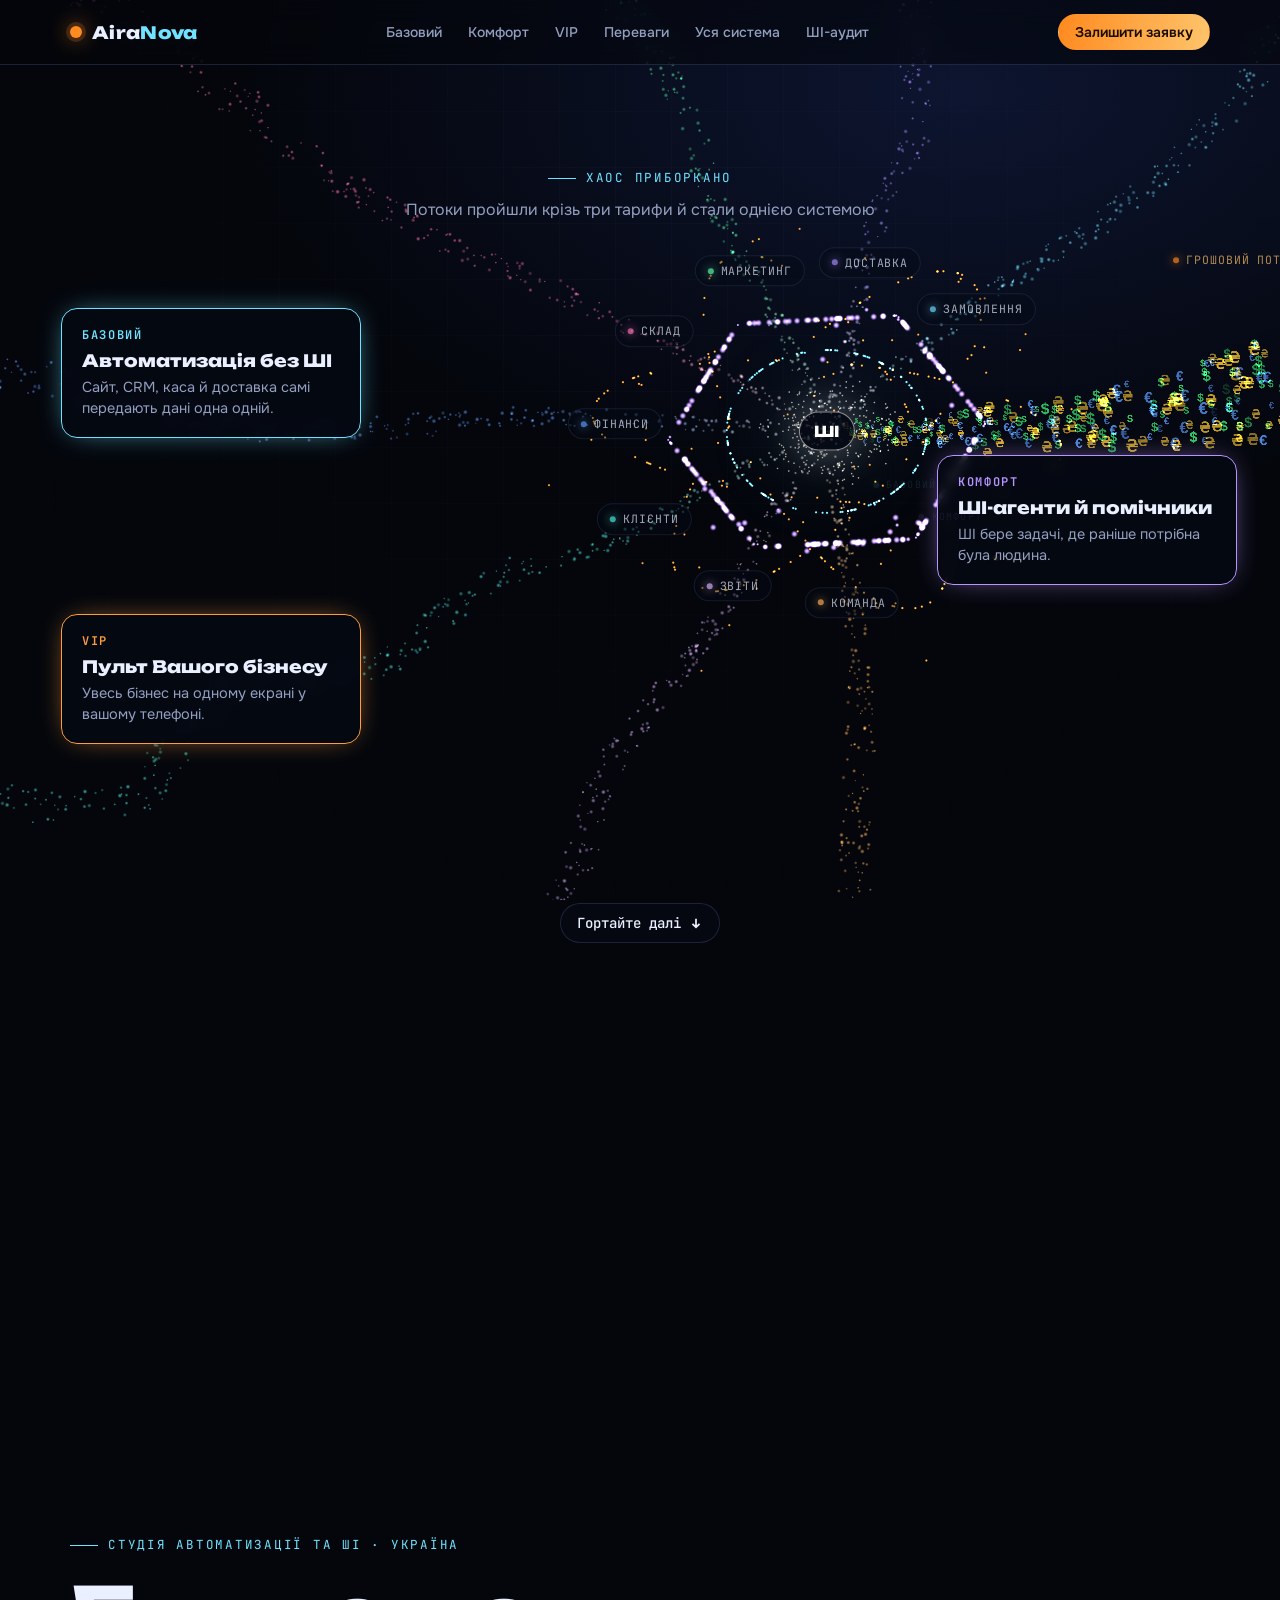
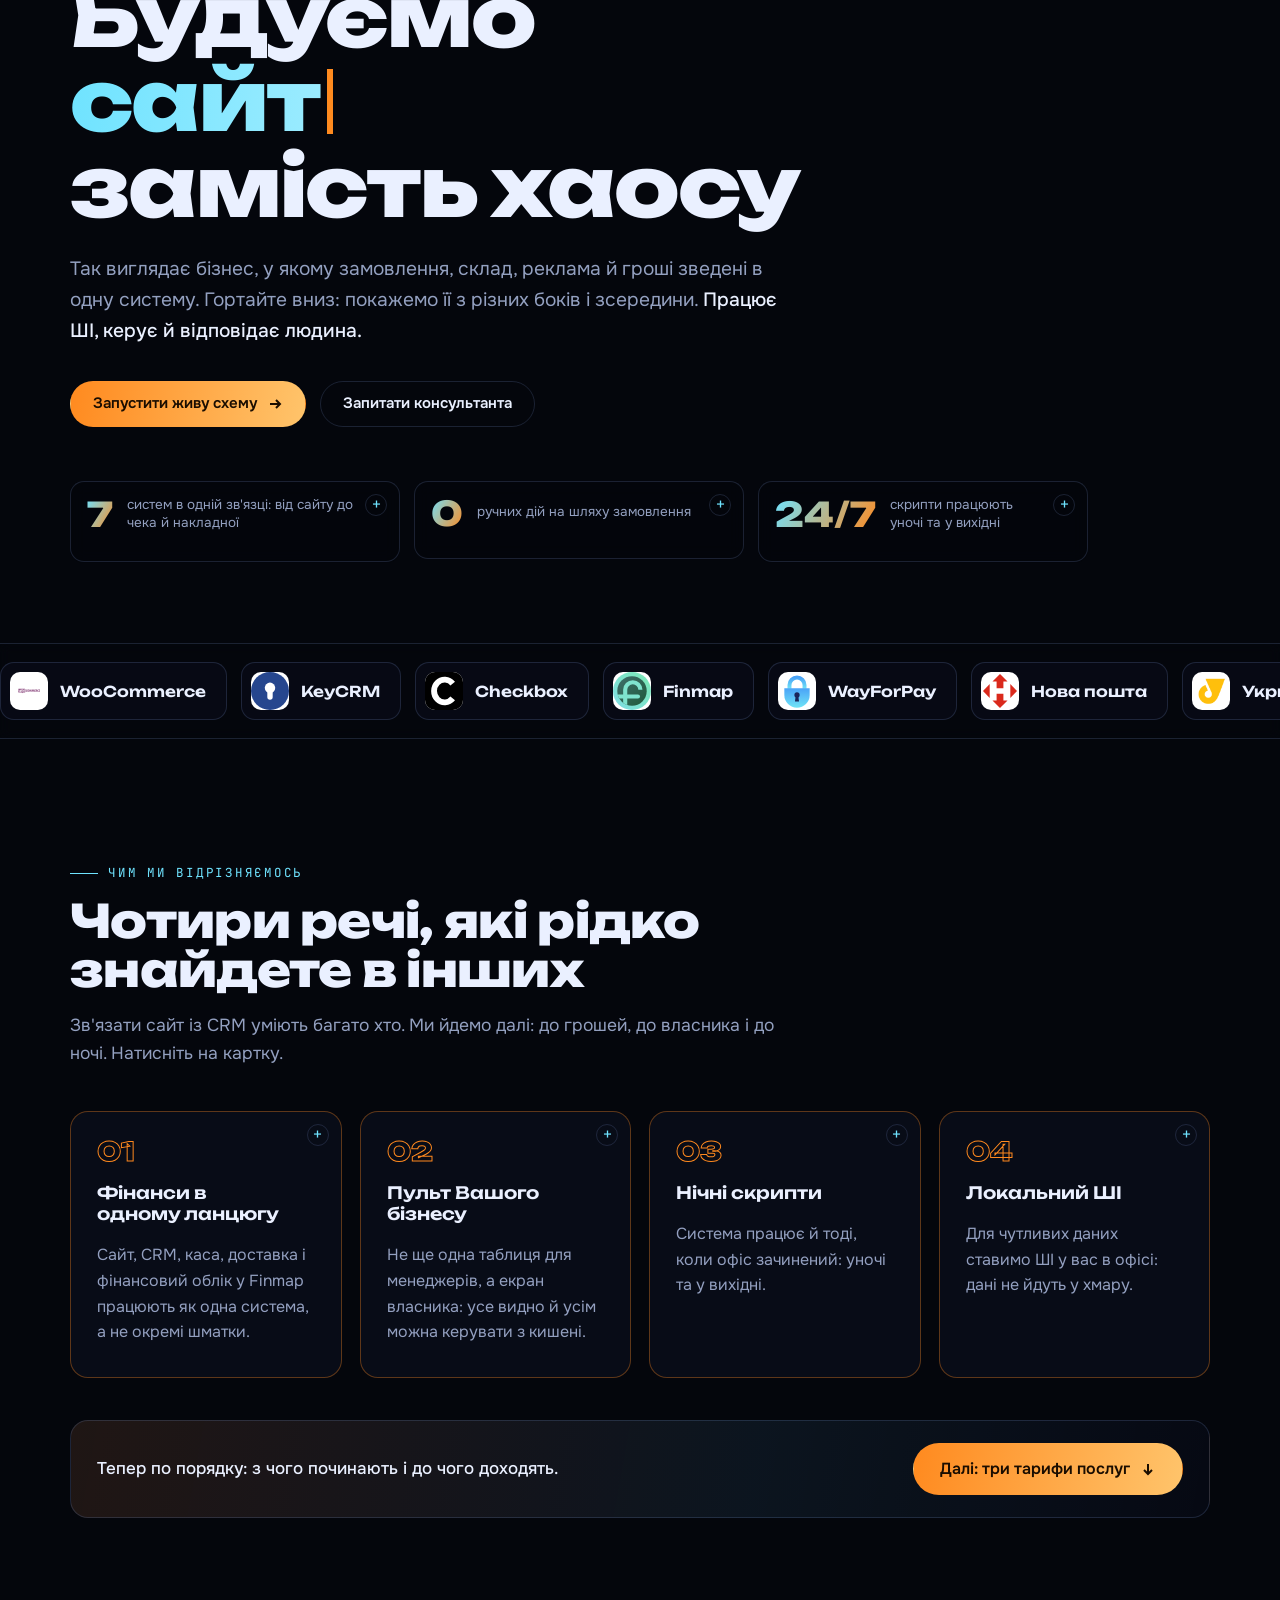
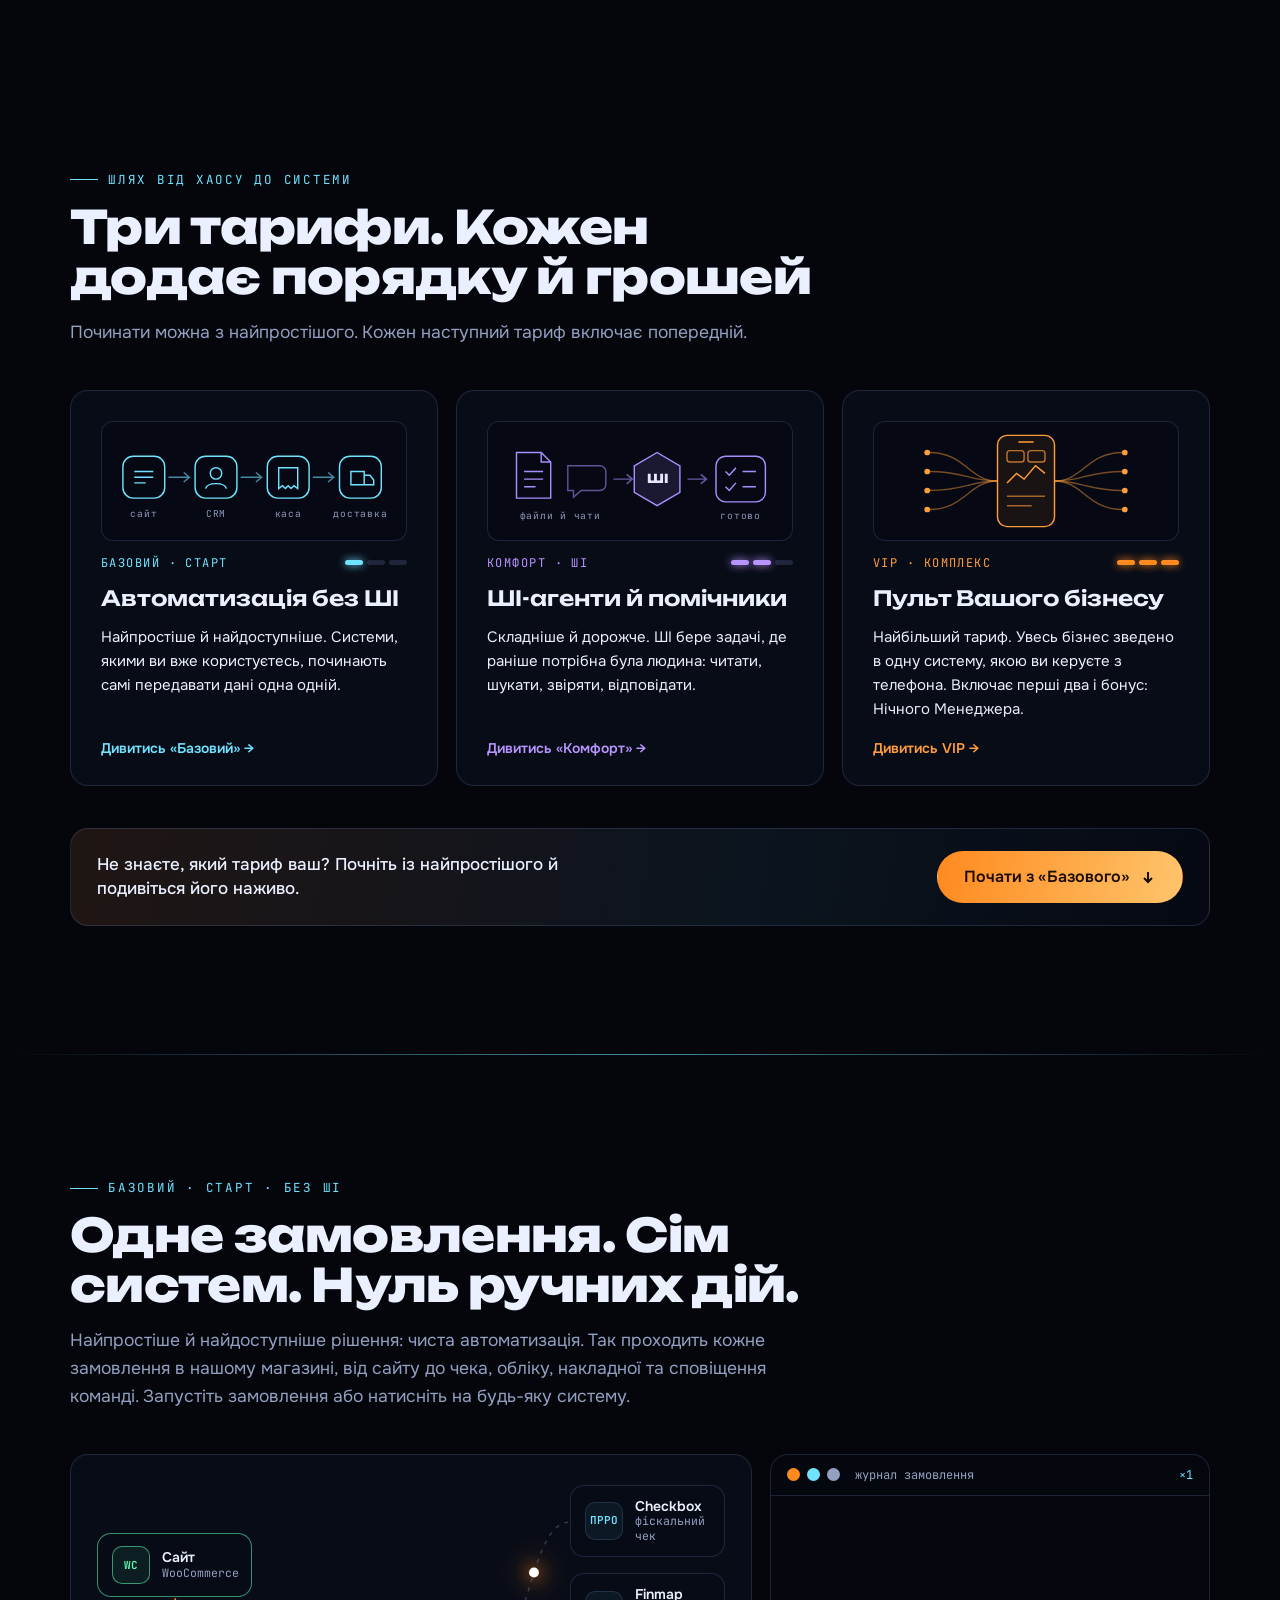
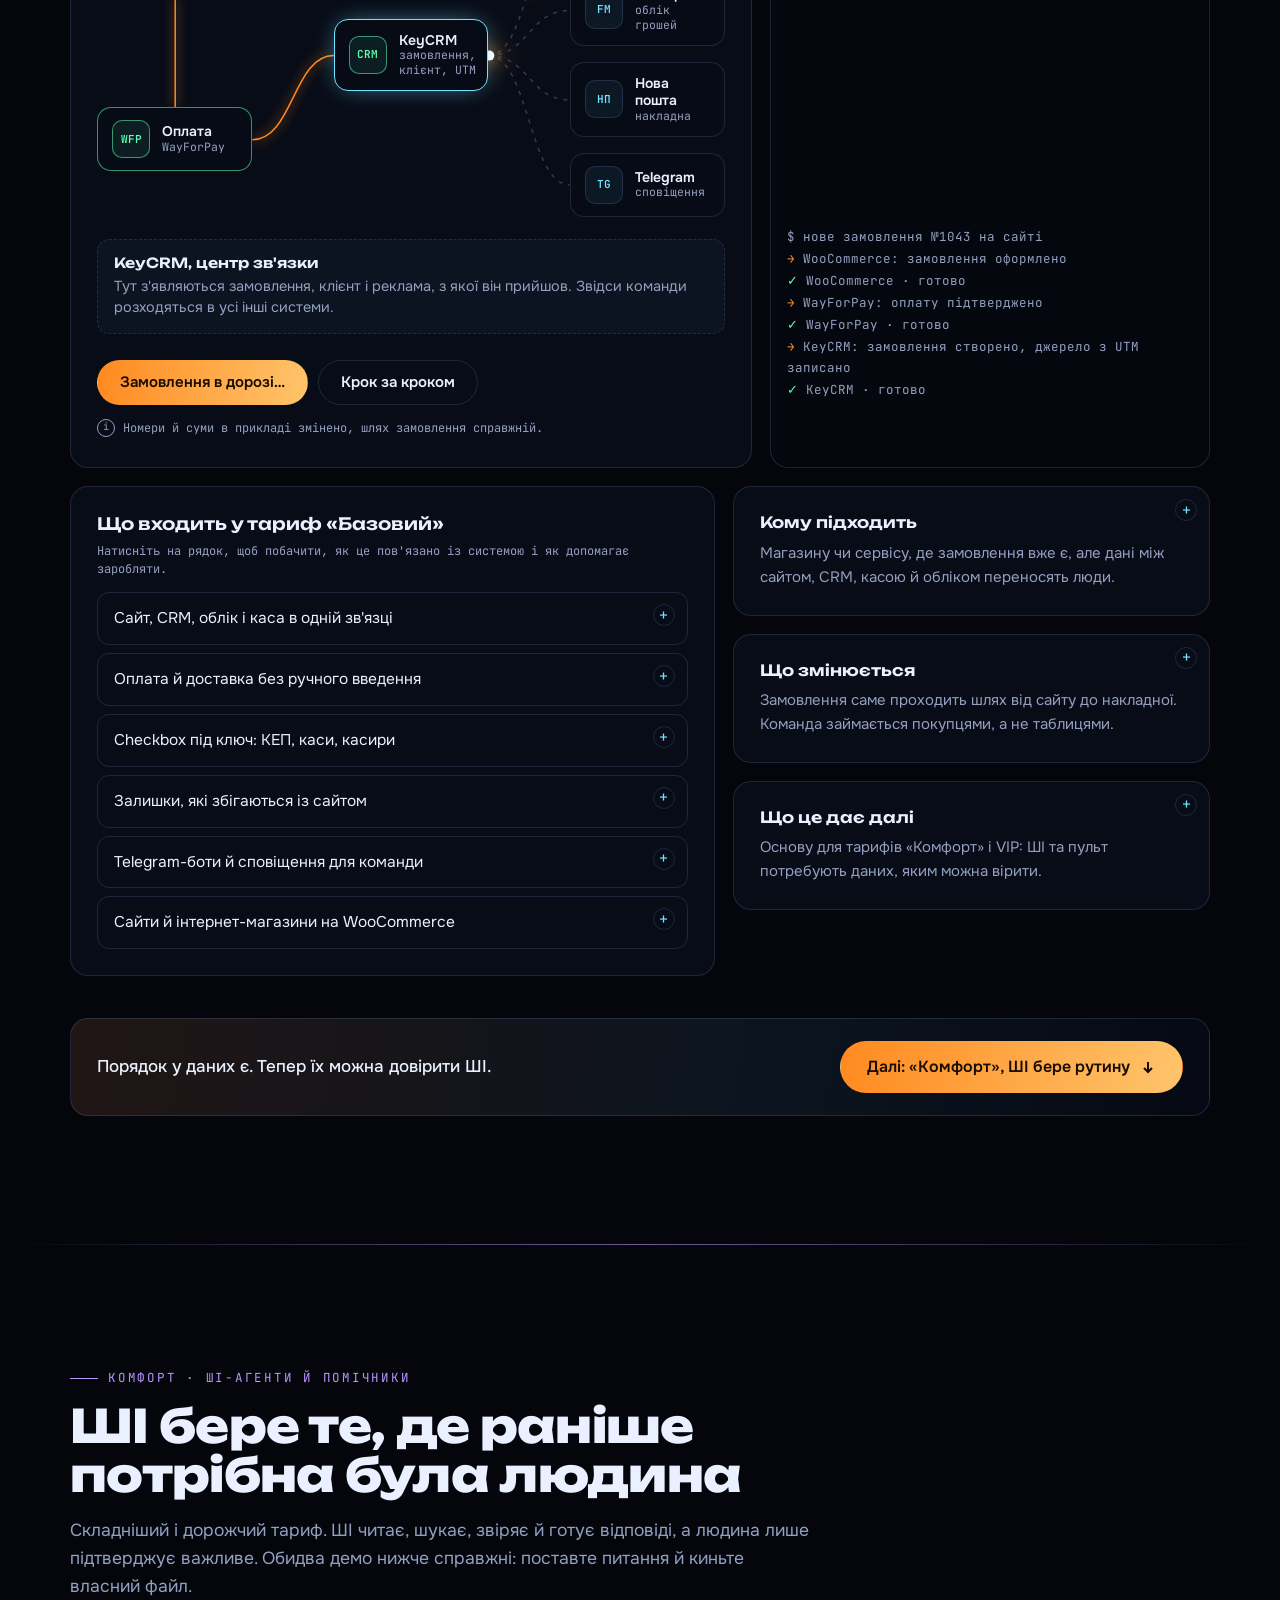
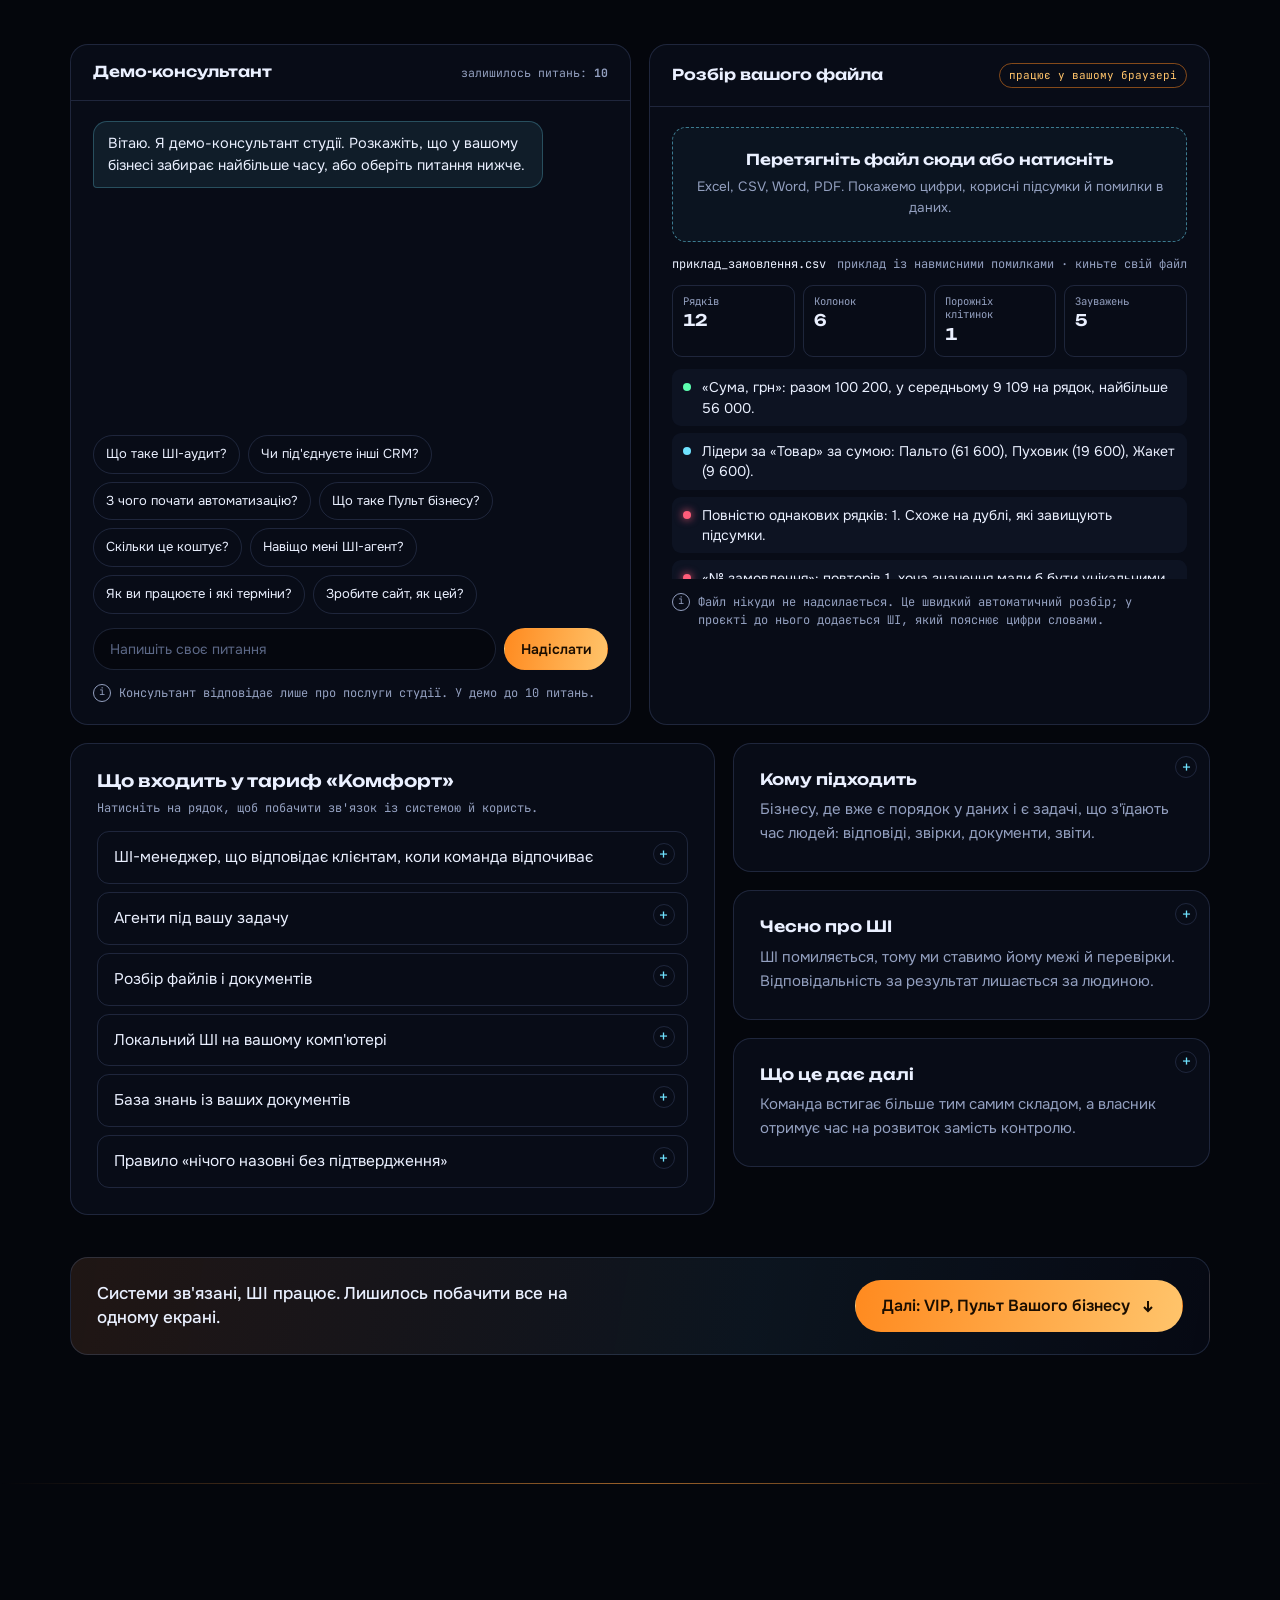
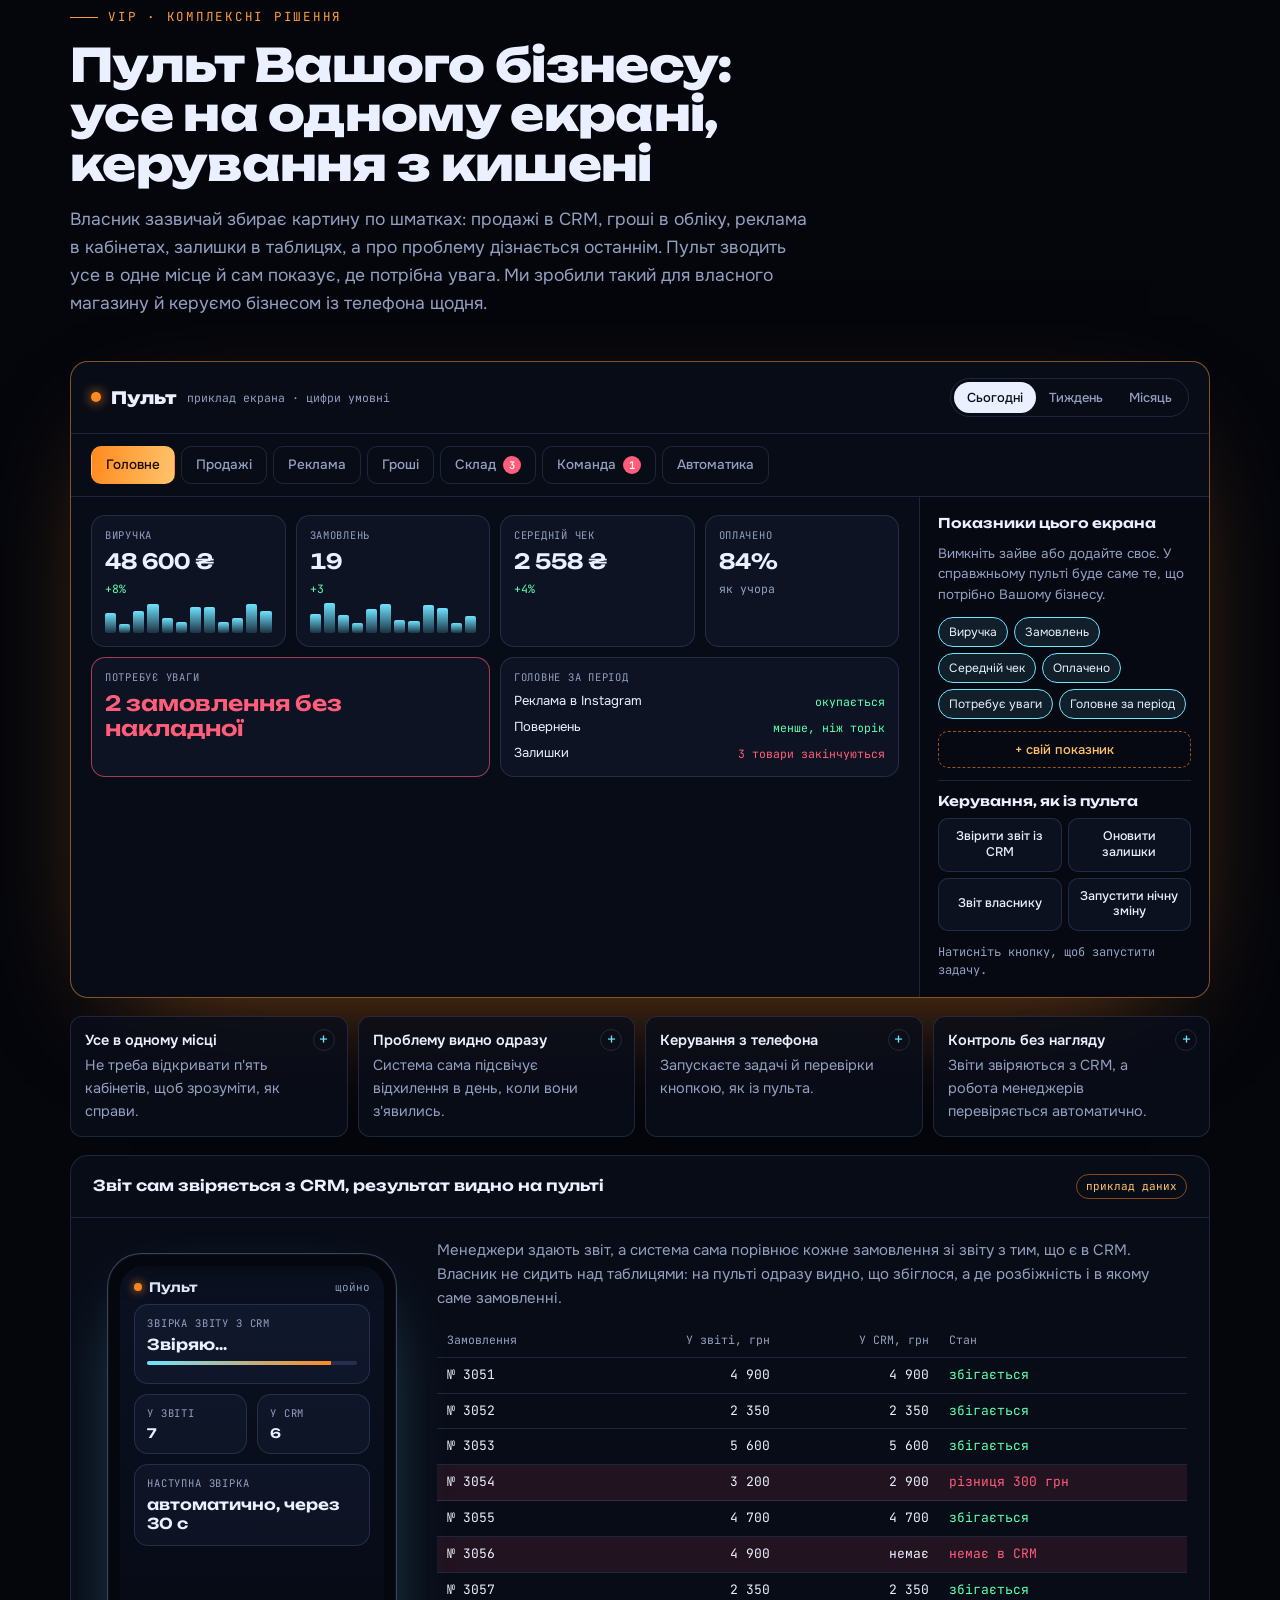
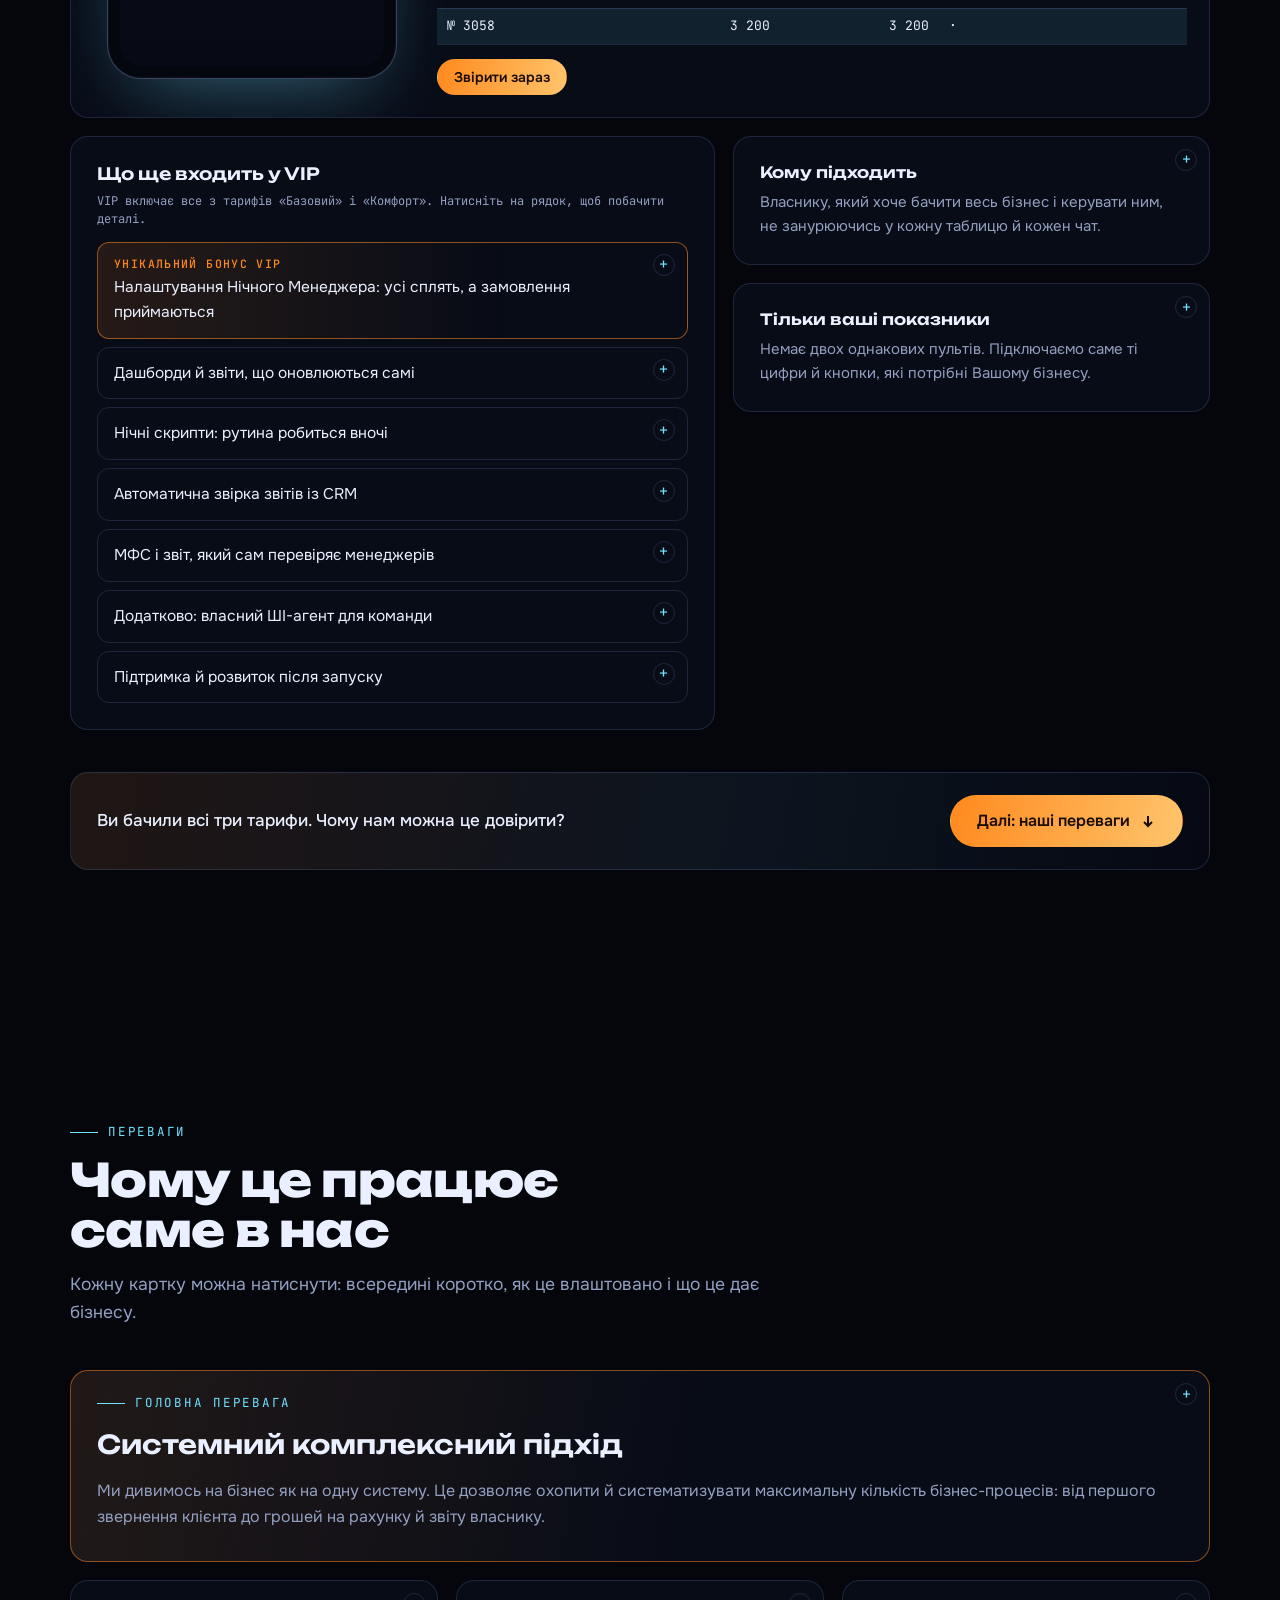
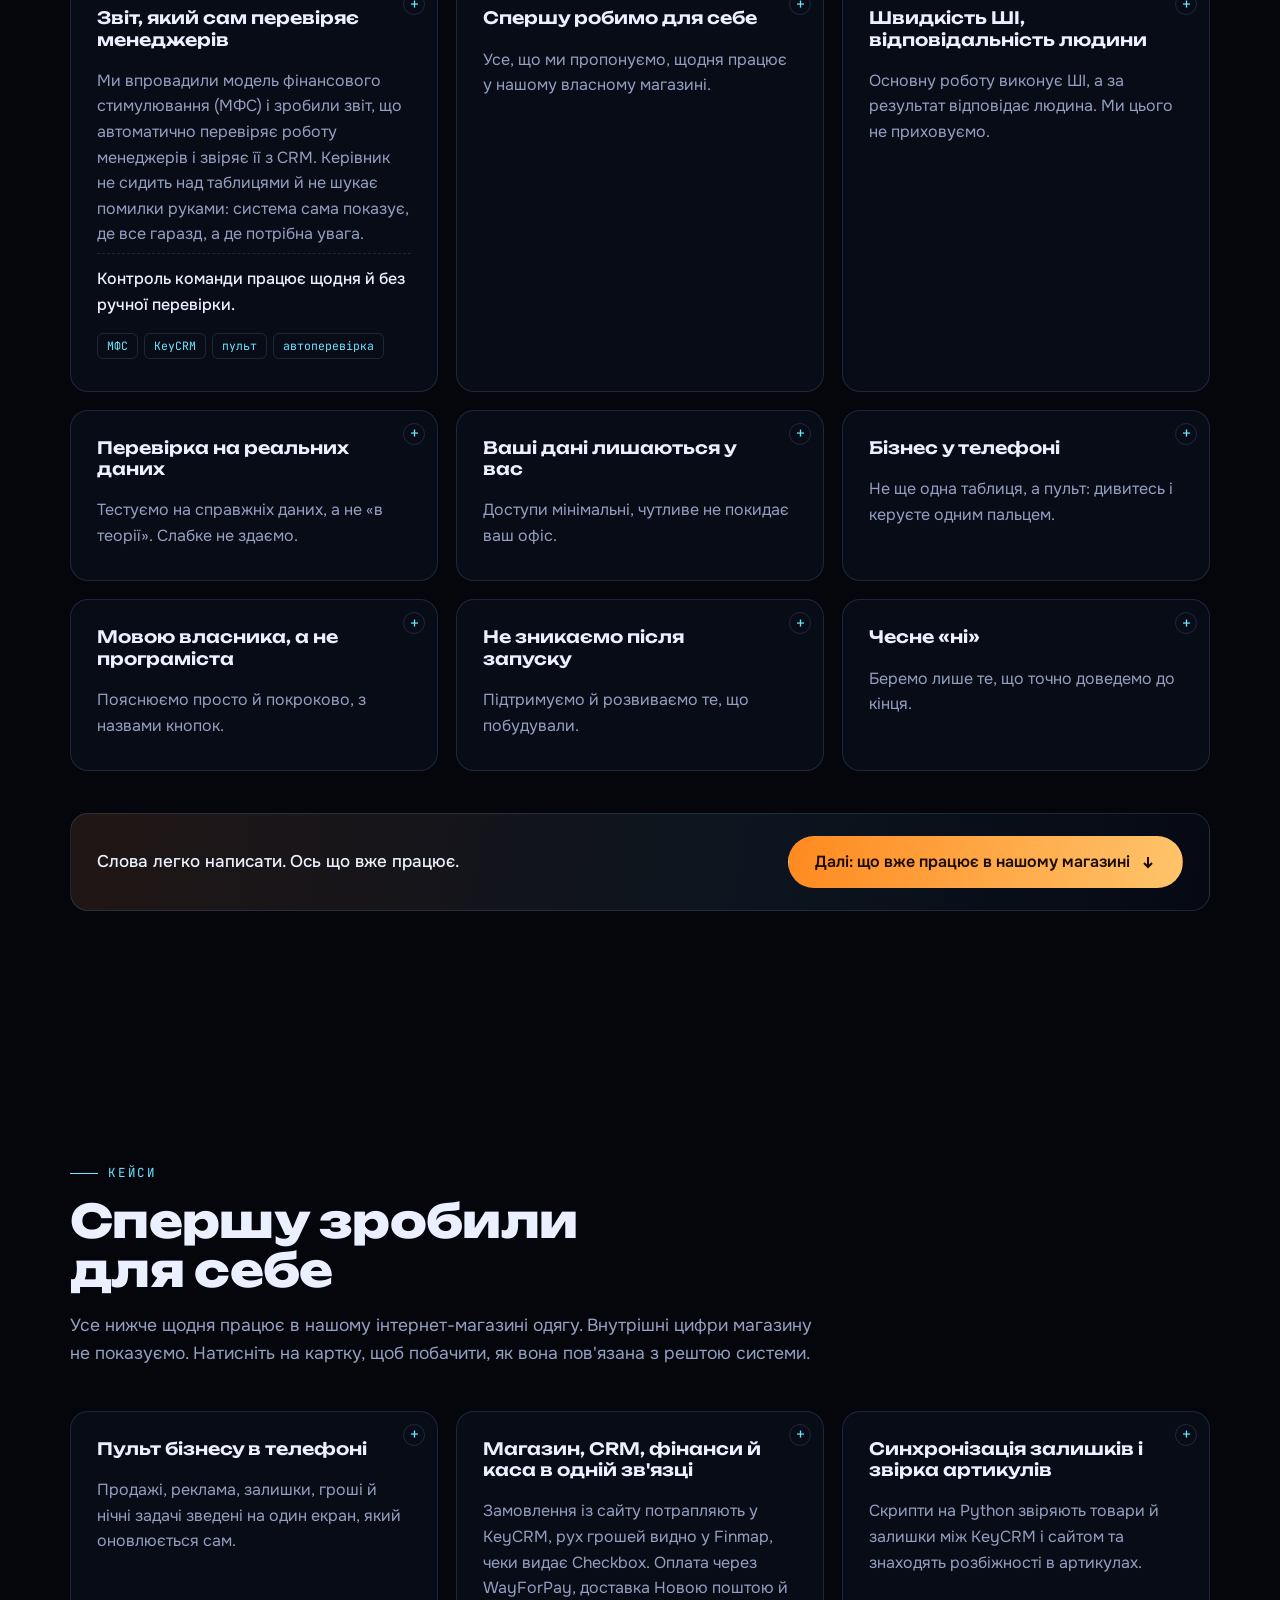
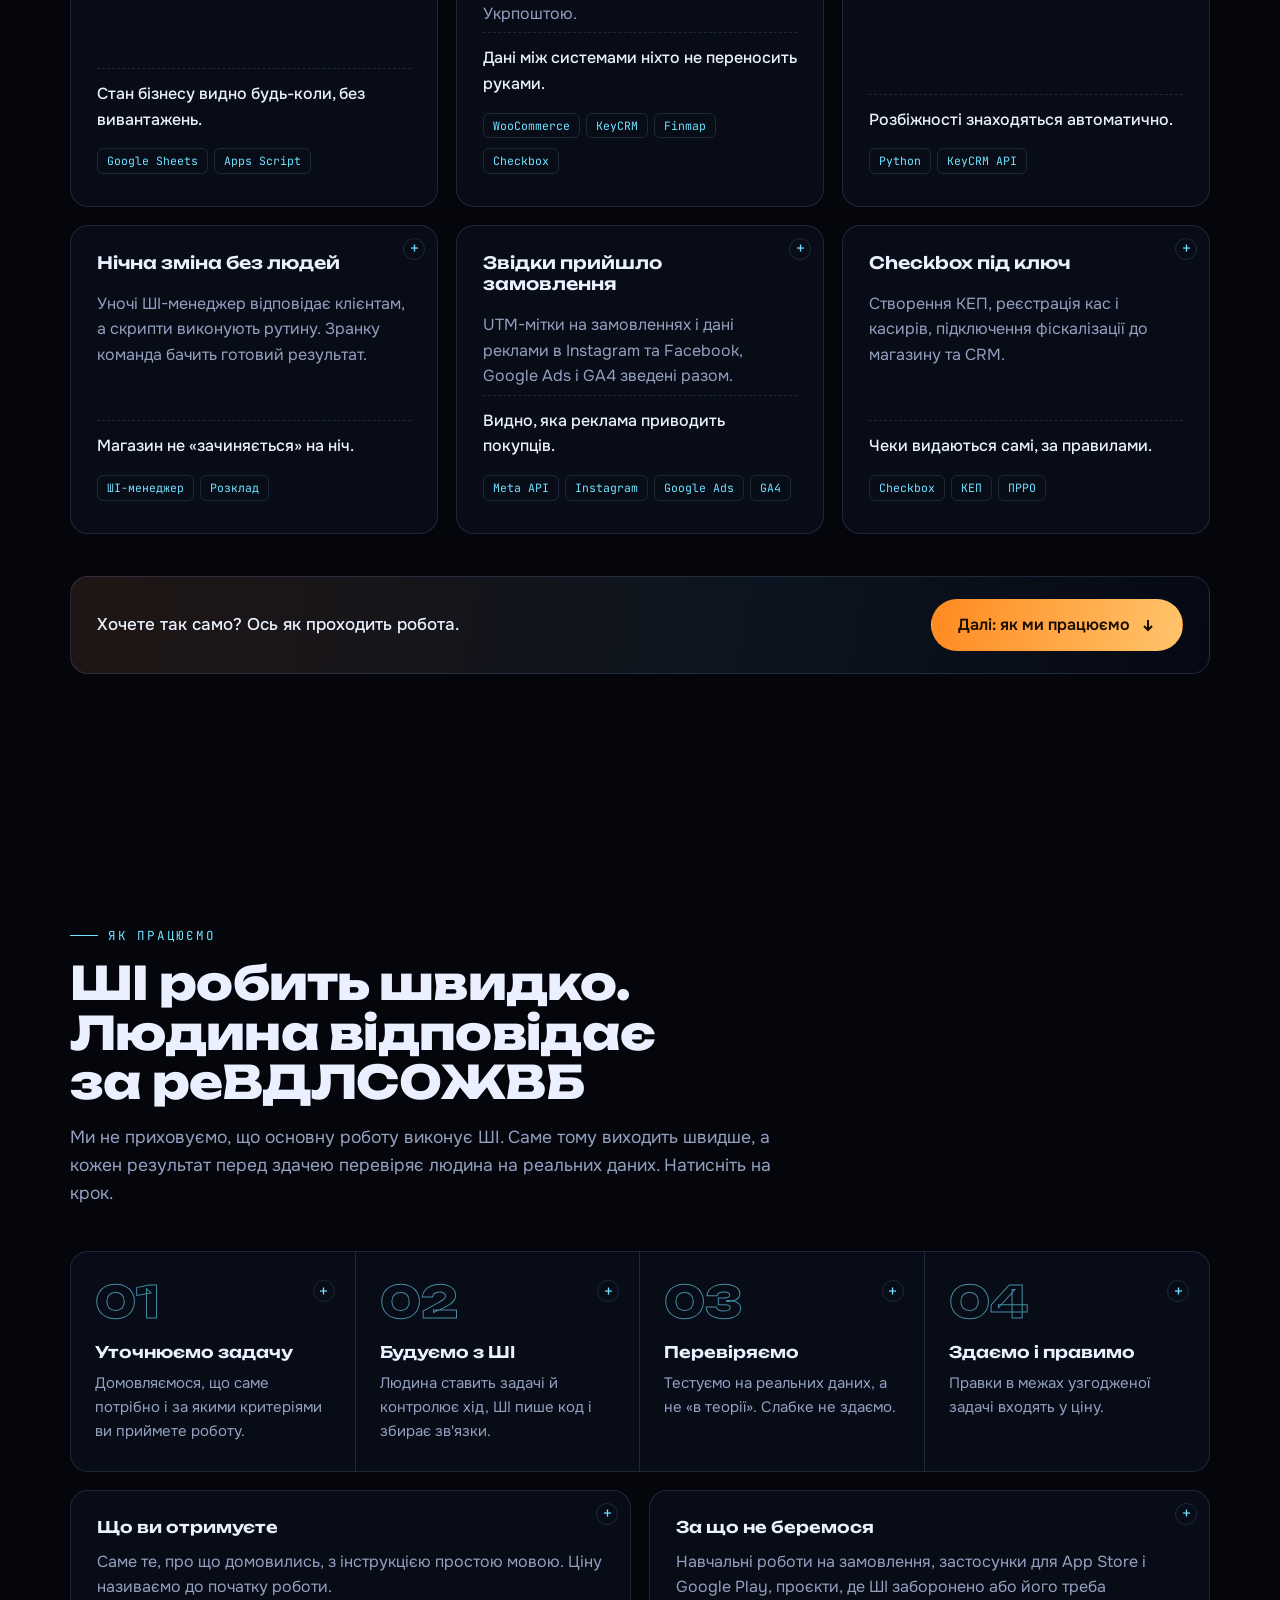
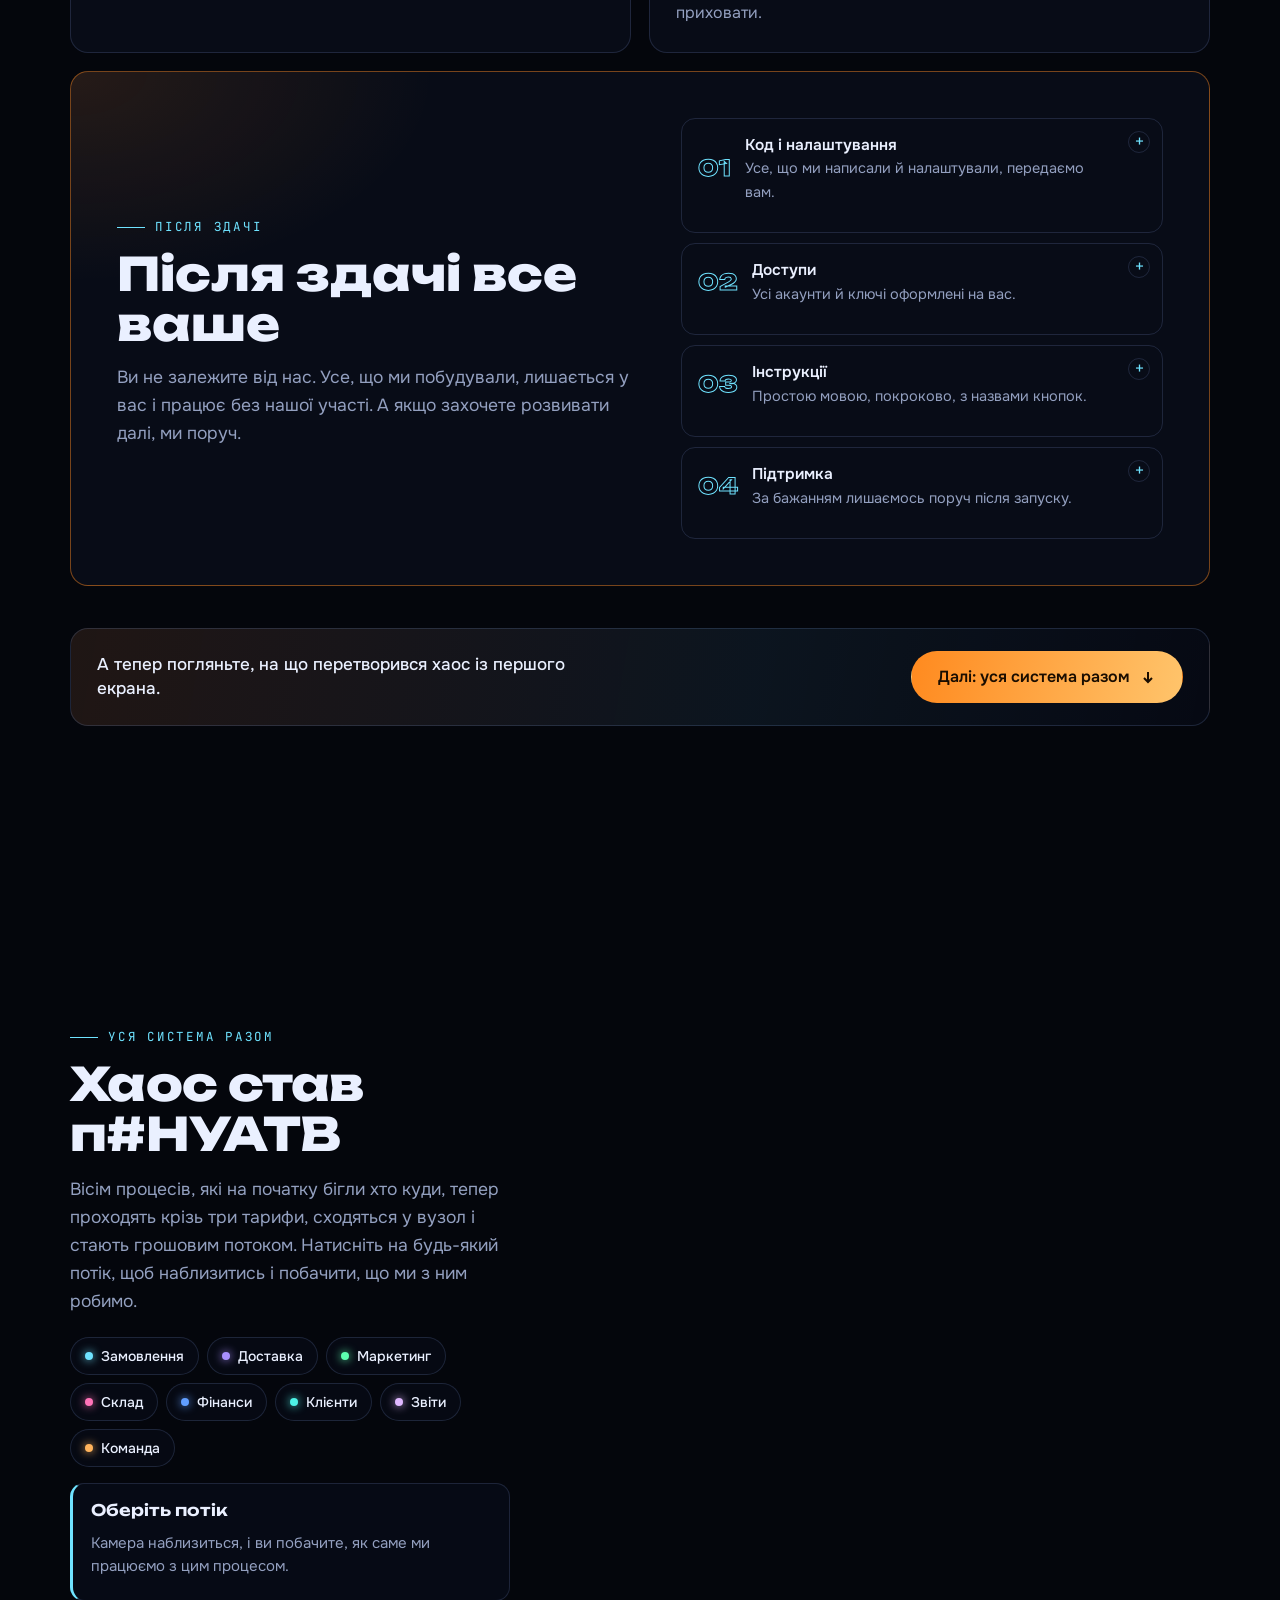
==== commit 02c65441: "Явні head і body: Google Search Console не бачив тег у head Co-Authored-By: Claude Opus 5.5 <noreply" ====
--- a/index.html
+++ b/index.html
@@ -1,6 +1,8 @@
 <!doctype html>
 <html lang="uk">
+<head>
 <meta charset="utf-8">
+<meta name="google-site-verification" content="s_74BkO8yv9xMwKLHEt9pX0rljSNo5zrSKsTK2_4qEU">
 <meta name="viewport" content="width=device-width,initial-scale=1,viewport-fit=cover">
 <title>AiraNova Studio · автоматизація бізнесу: KeyCRM, Checkbox, Finmap</title>
 <meta name="description" content="Студія автоматизації для малого бізнесу й інтернет-магазинів в Україні: сайти, зв'язки систем і ШІ-агенти, від простої зв'язки до пульта всього бізнесу в телефоні. WooCommerce, KeyCRM, Checkbox, Finmap, WayForPay, Нова пошта, Google Sheets, Telegram.">
@@ -27,7 +29,6 @@
 <link rel="icon" type="image/svg+xml" href="[data-uri]">
 <link rel="icon" type="image/png" sizes="32x32" href="favicon-32.png">
 <link rel="apple-touch-icon" href="apple-touch-icon.png">
-<meta name="google-site-verification" content="s_74BkO8yv9xMwKLHEt9pX0rljSNo5zrSKsTK2_4qEU">
 <meta name="theme-color" content="#04060c">
 <style>
 /* Layout: диспетчерська. Один фіксований 3D-шар частинок за всім сайтом, поверх нього скляні панелі-пульти; сигнал (бурштин) біжить по холодній (лід) схемі. */
@@ -557,6 +558,8 @@
 
 </style>
 
+</head>
+<body>
 <canvas id="gl" aria-hidden="true"></canvas>
 <div class="grain" aria-hidden="true"></div>
 <div id="fx"></div>
@@ -1660,4 +1663,6 @@
 })();
 
 })();
-</script>+</script>
+</body>
+</html>
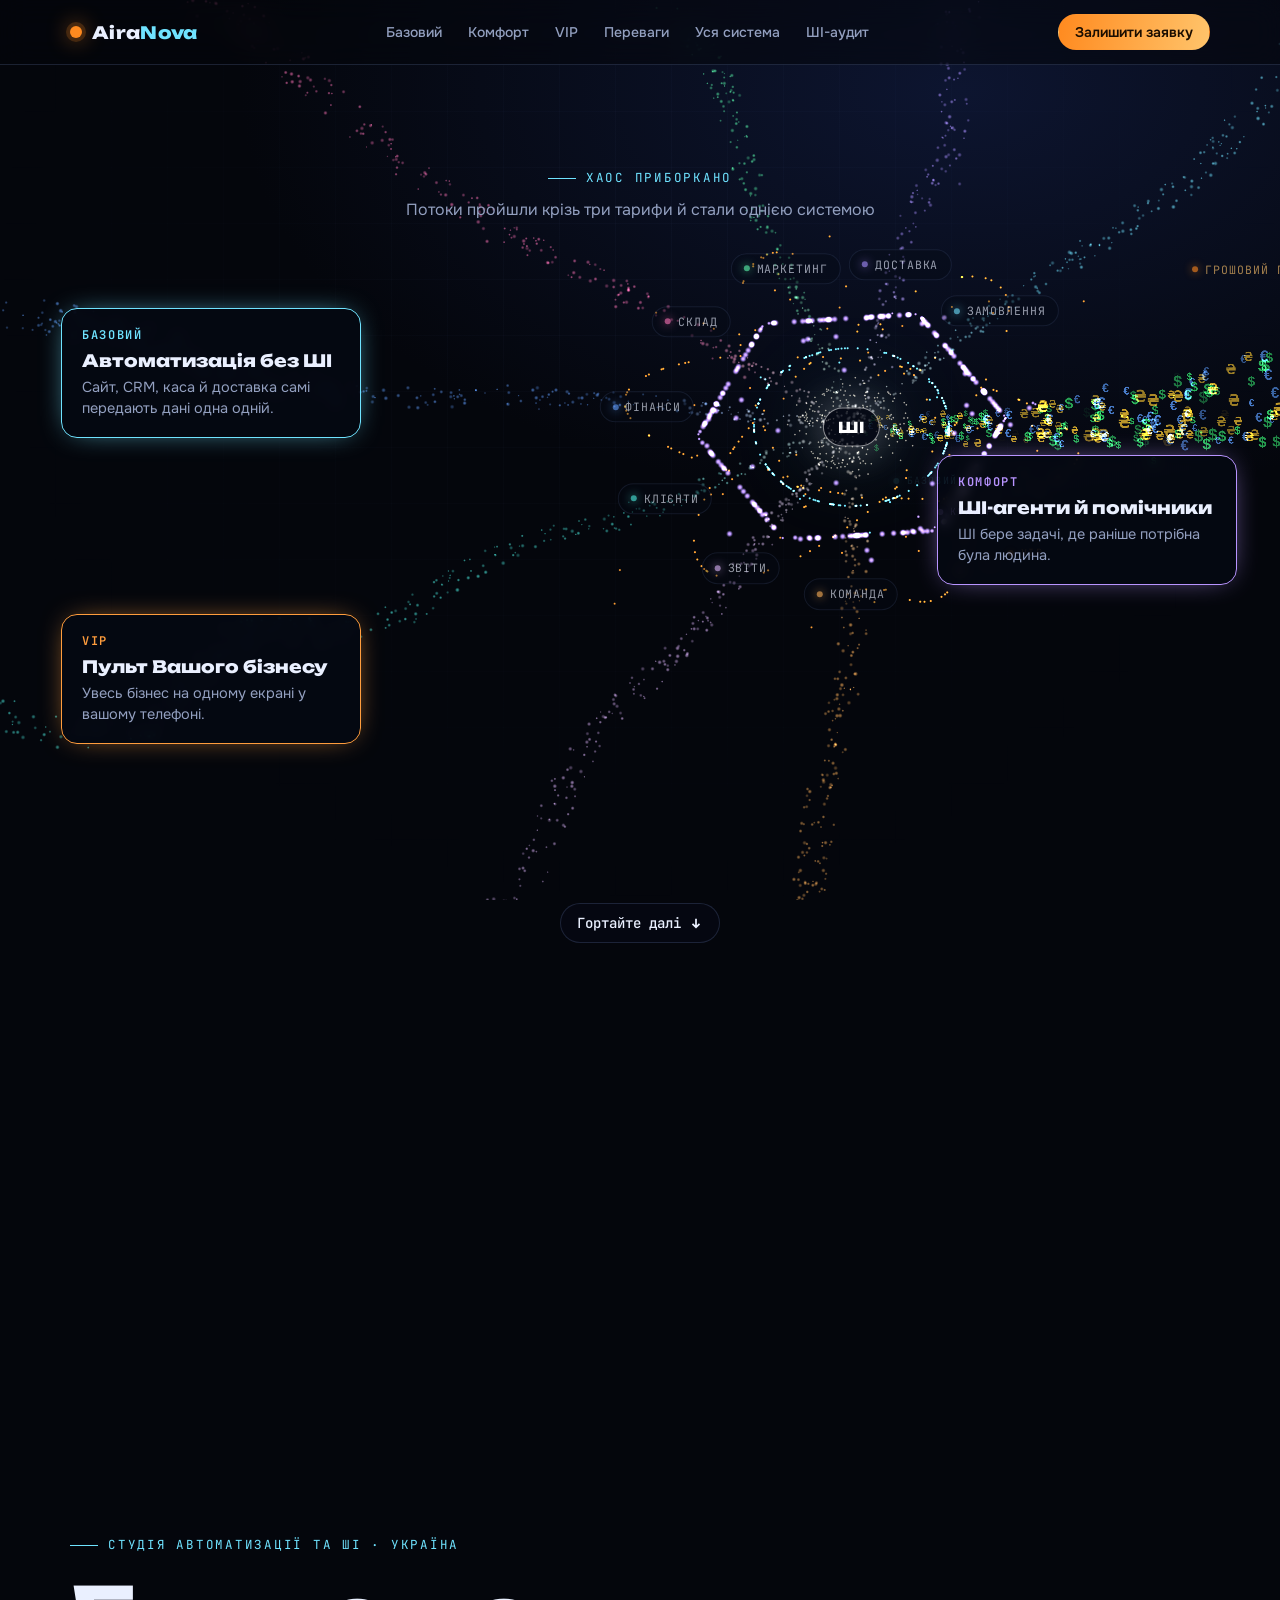
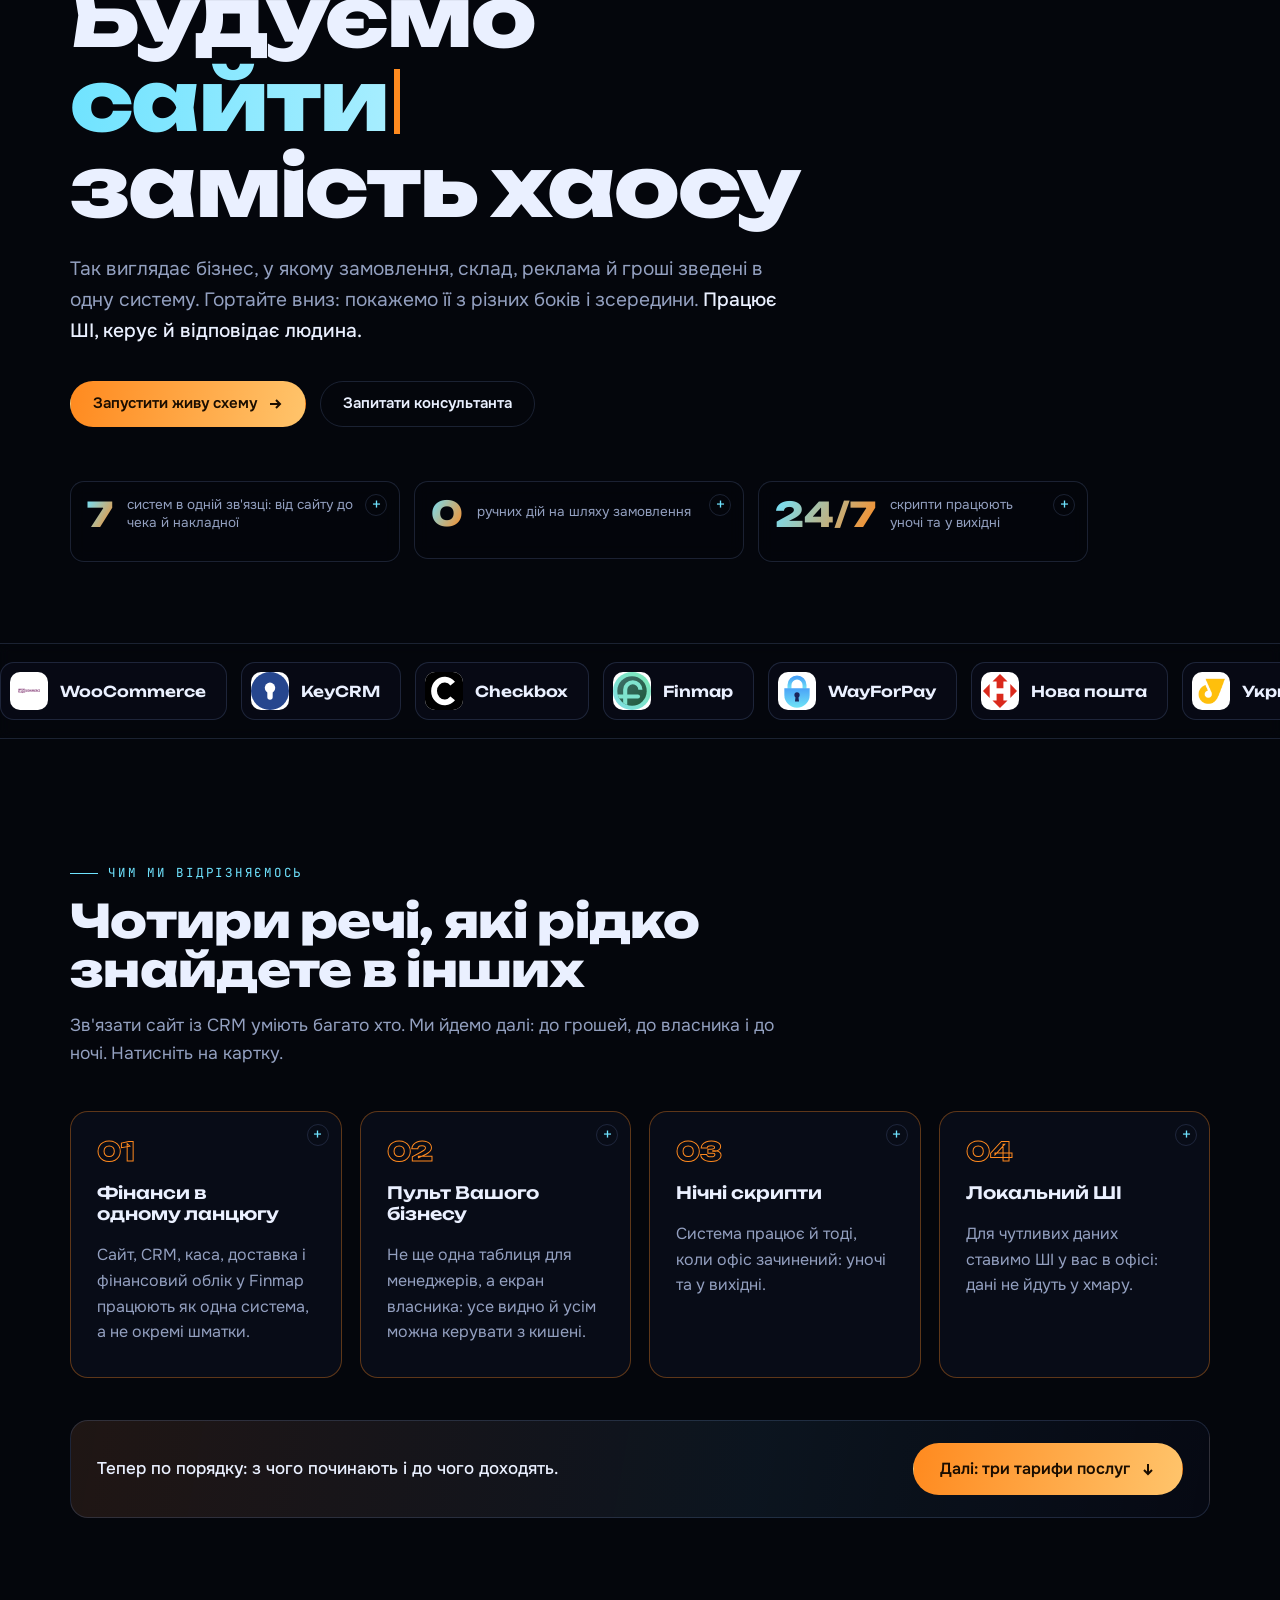
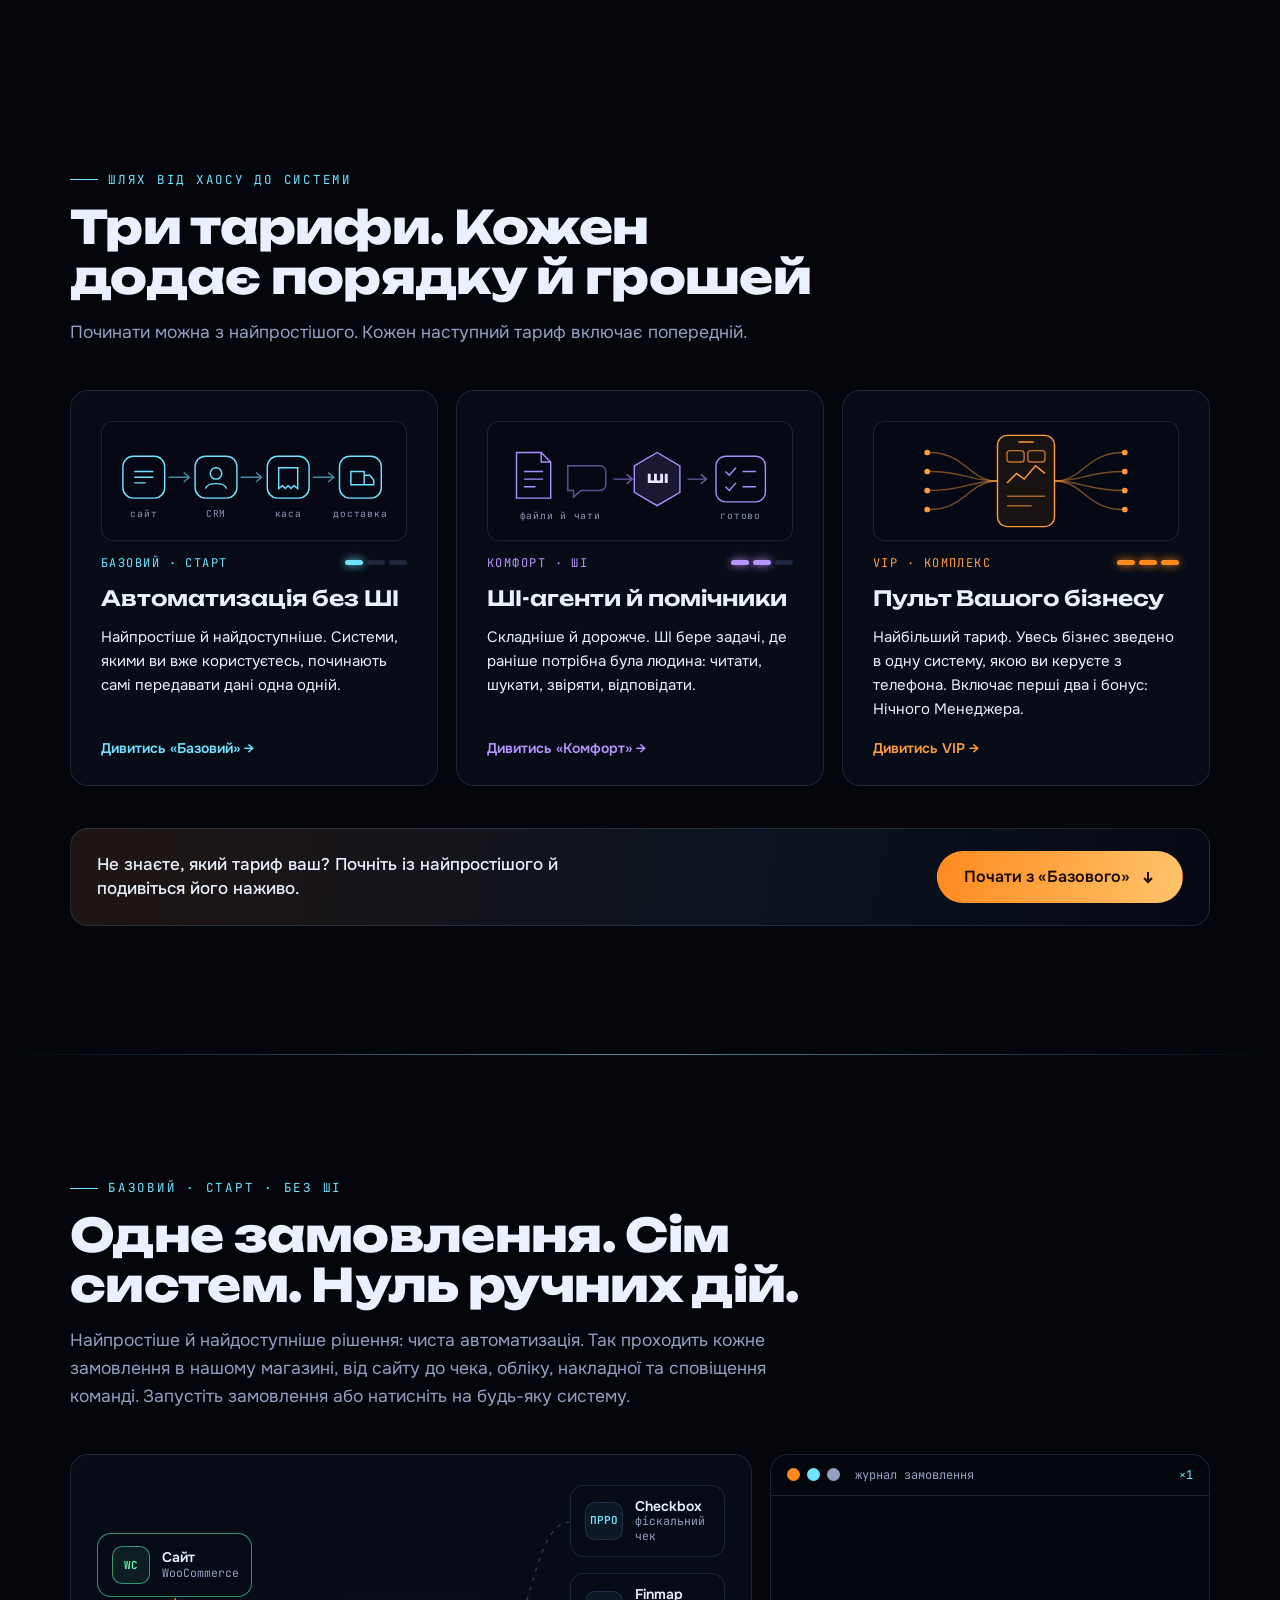
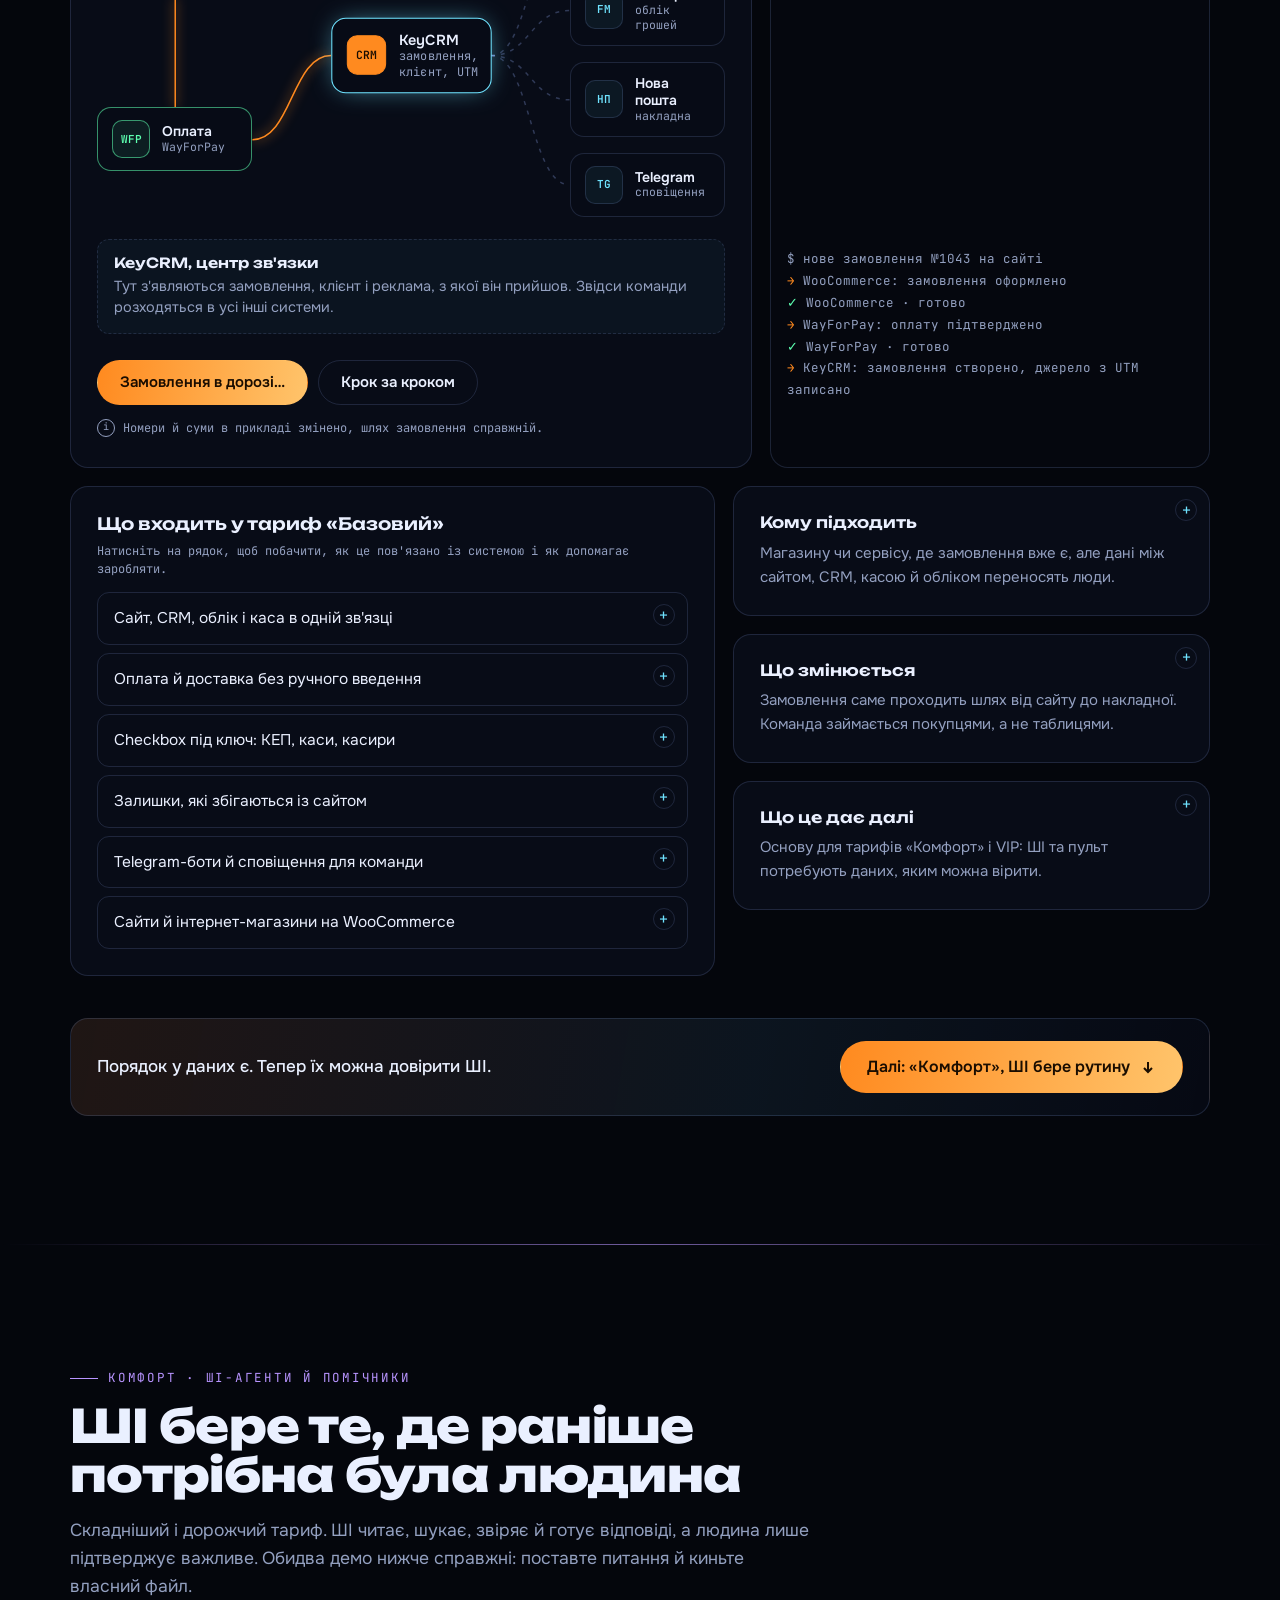
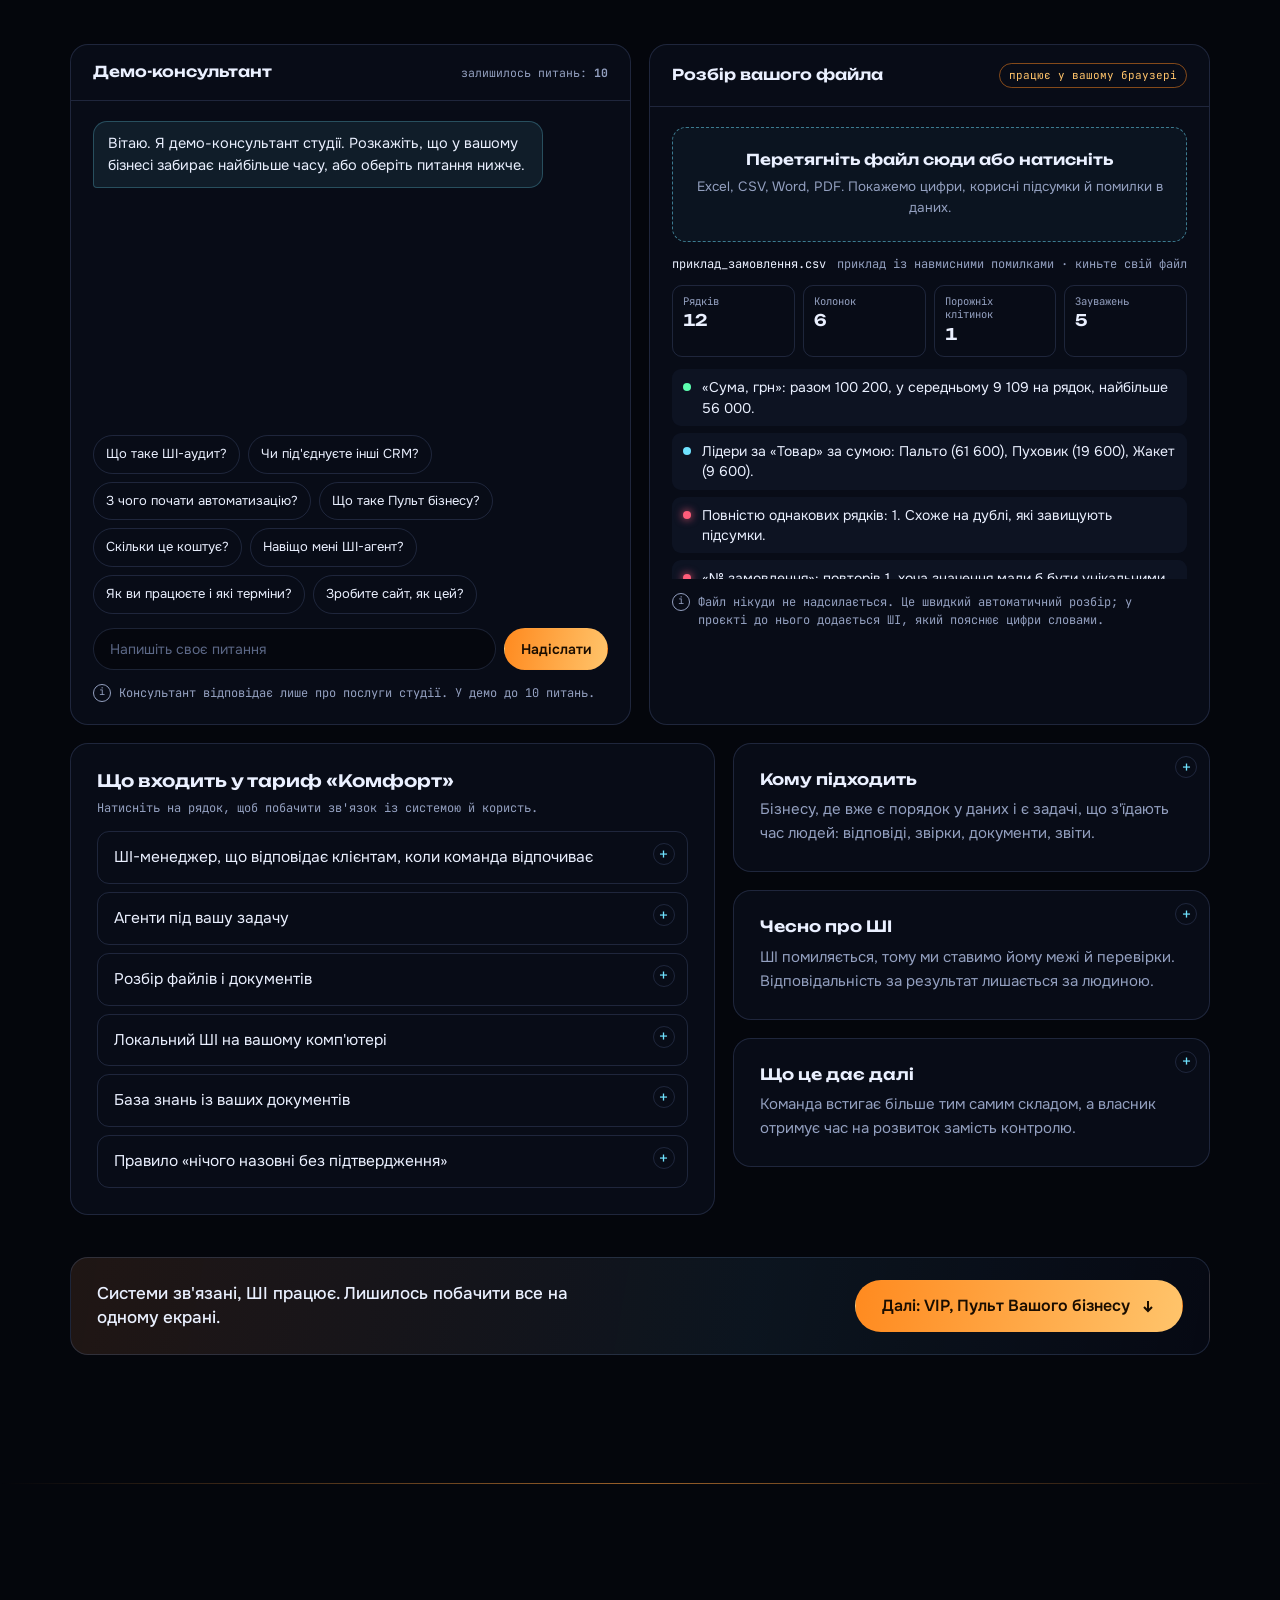
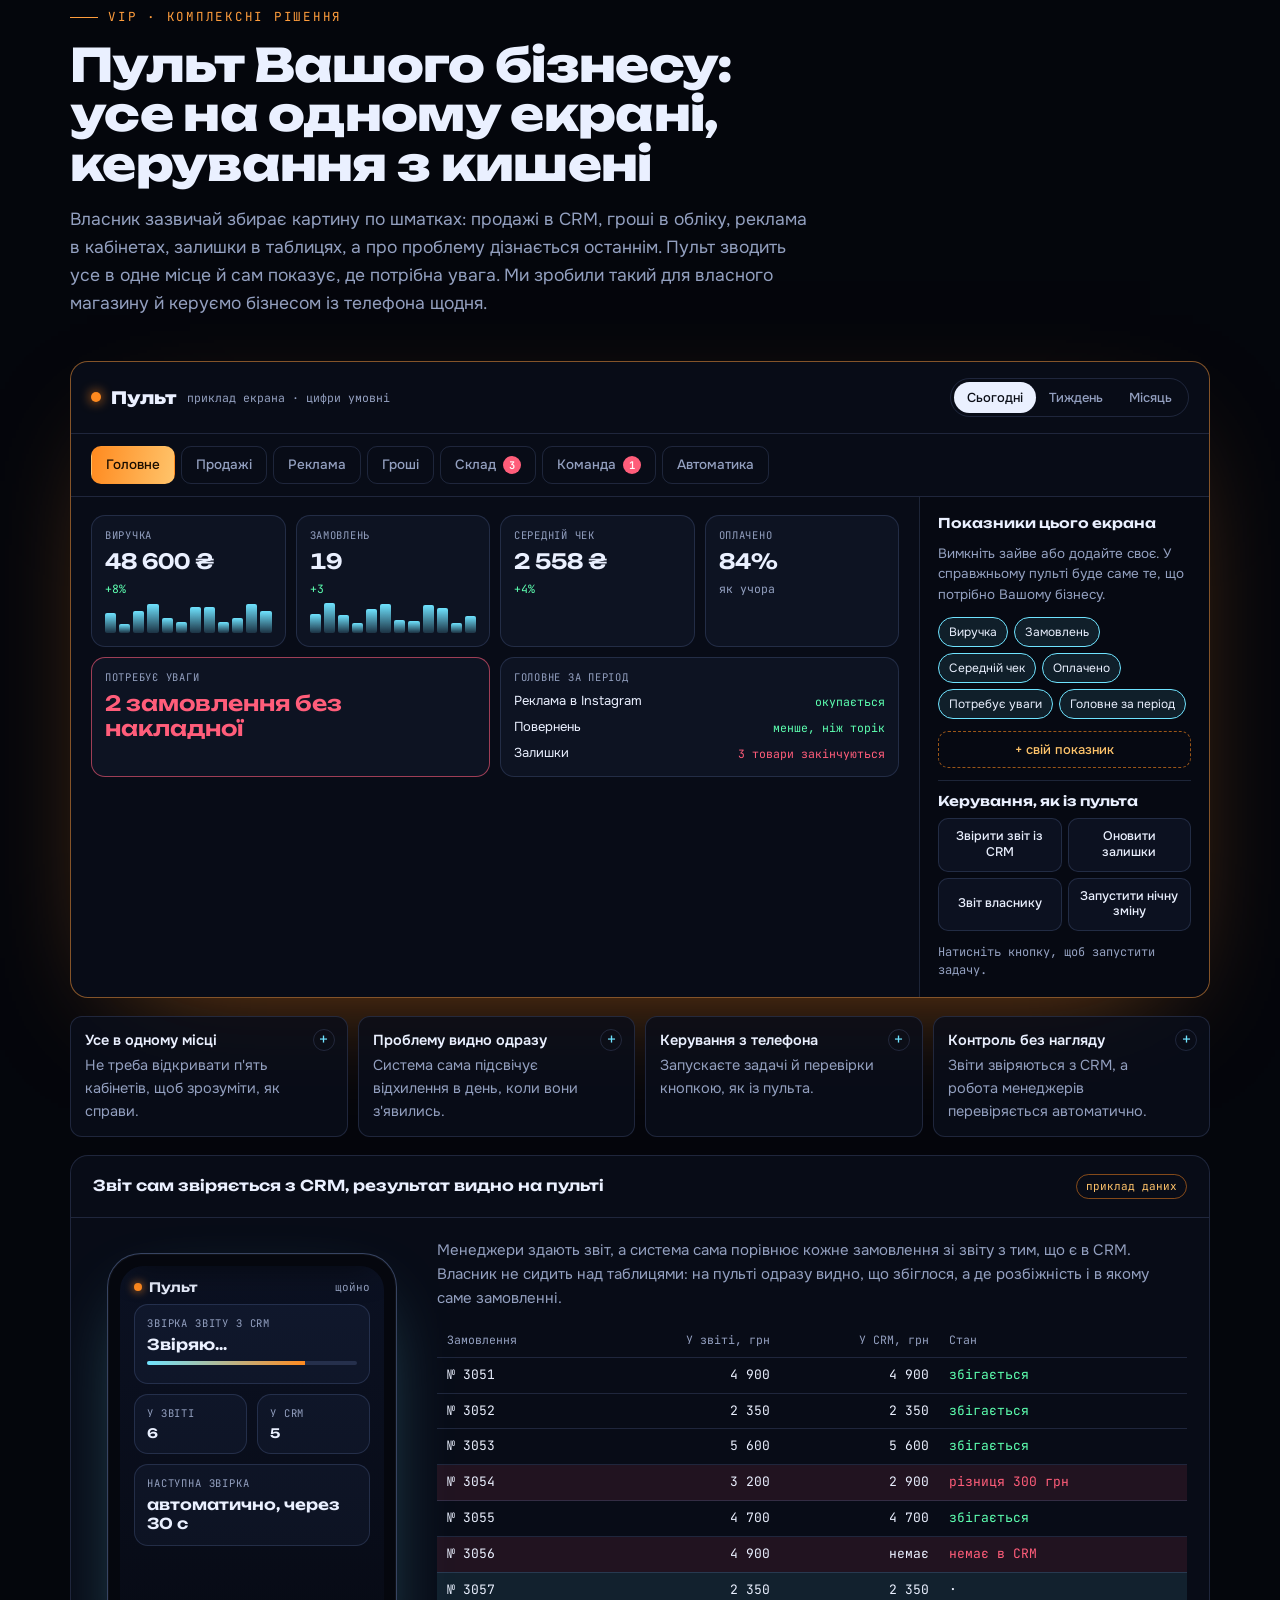
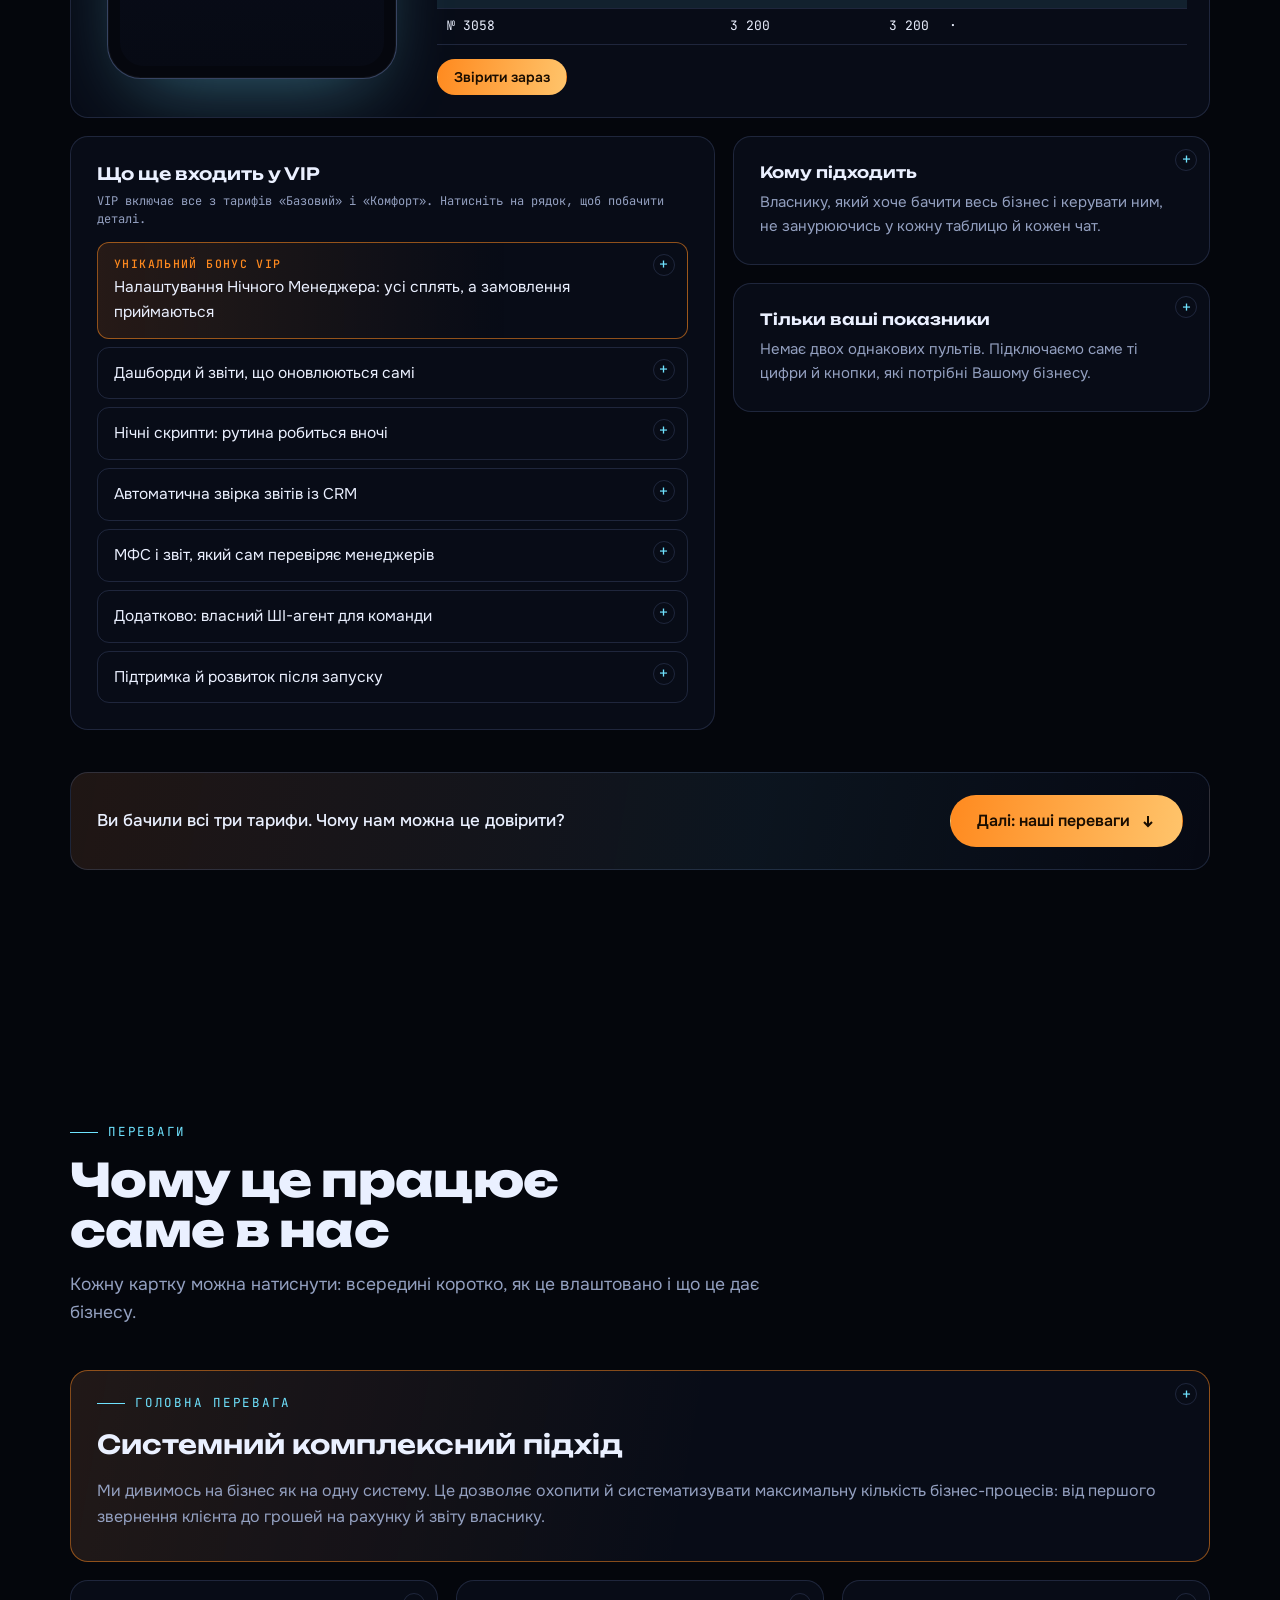
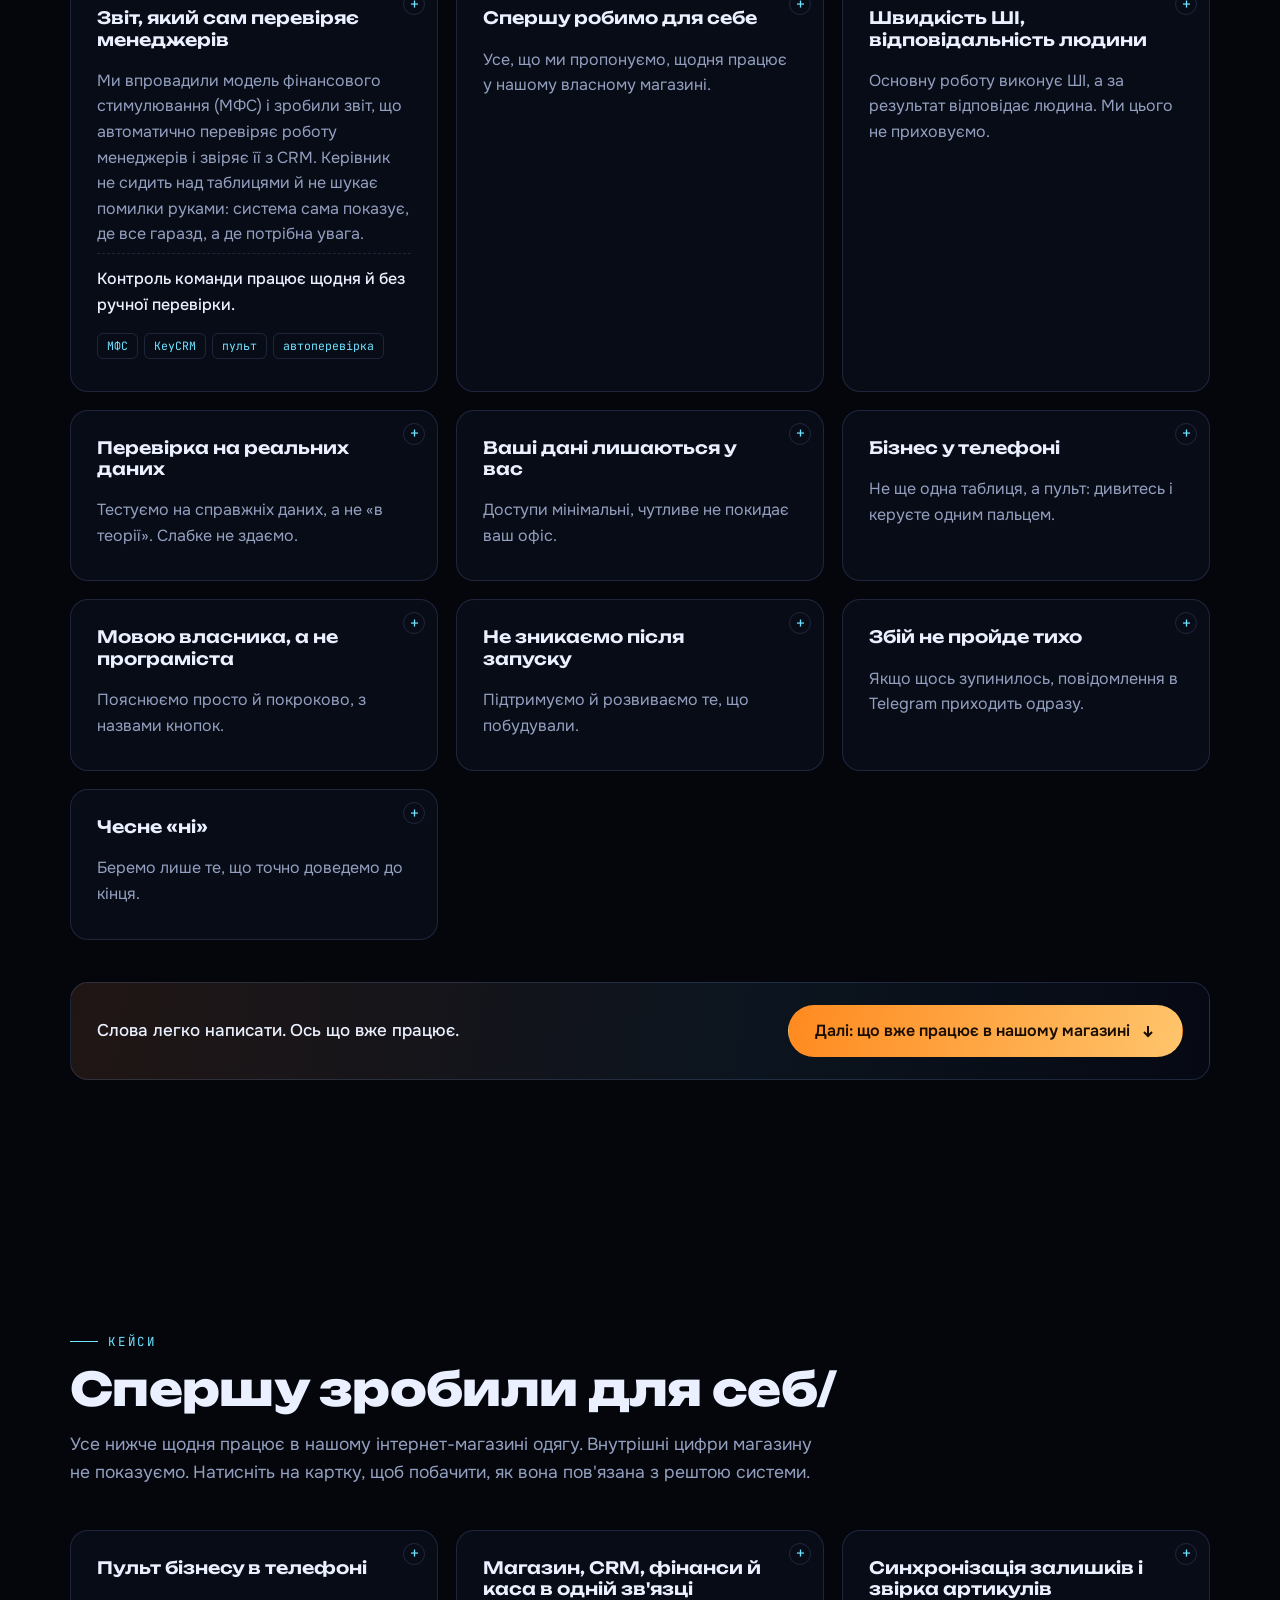
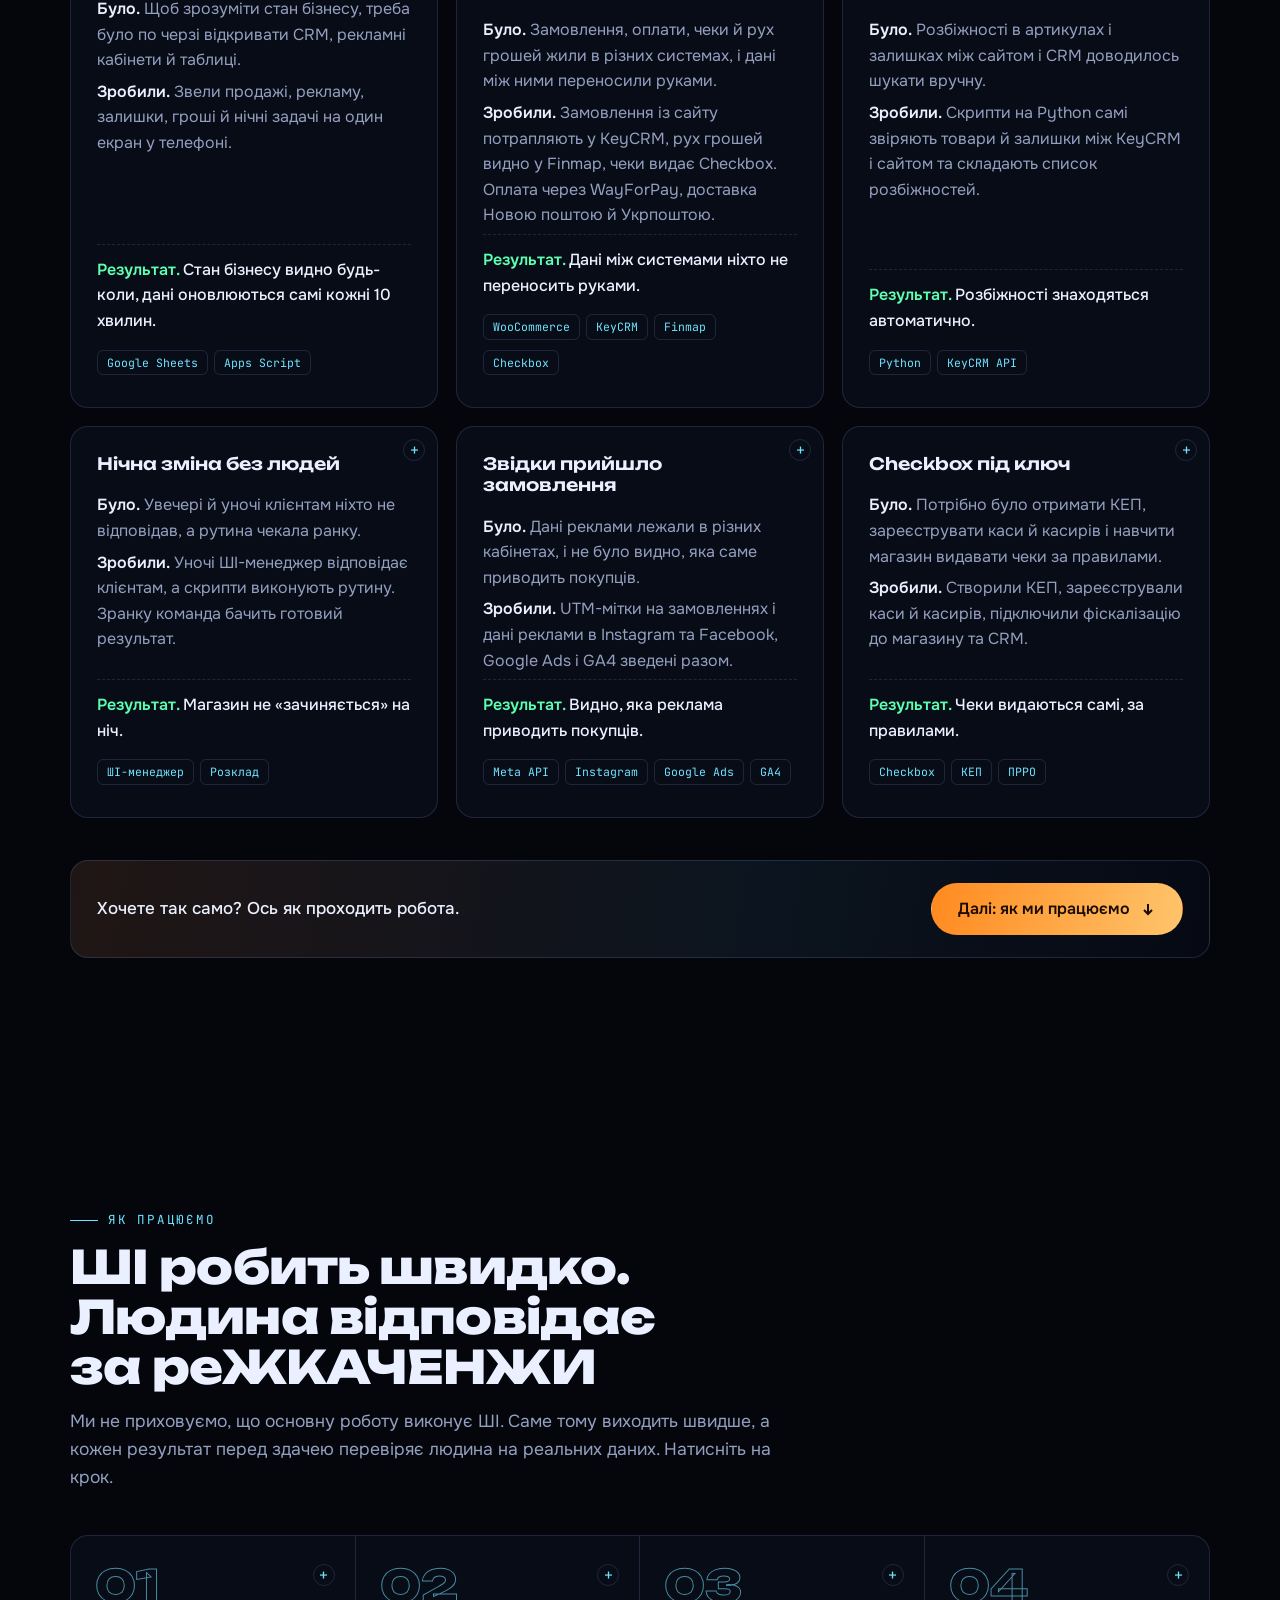
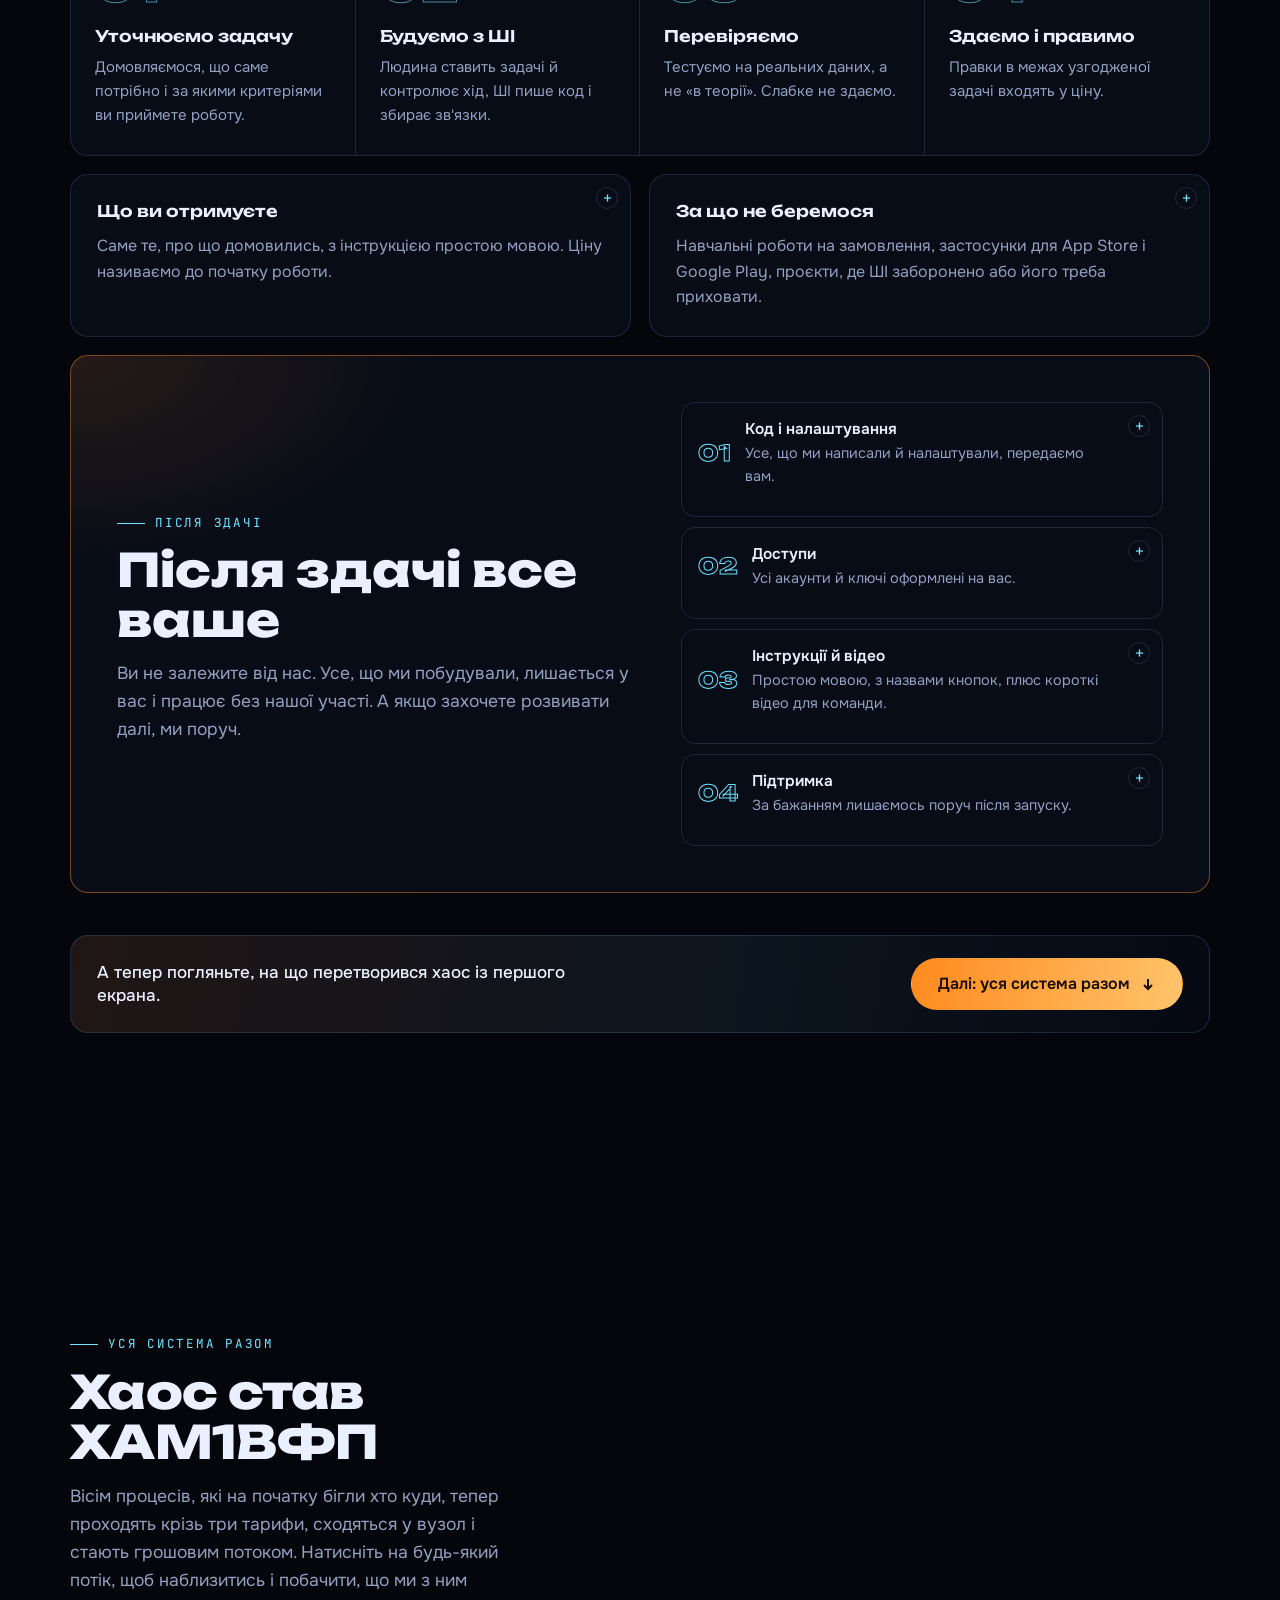
==== commit 6789e7d3: "Тест «Скільки коштує вам ручна робота», сторінки послуг, кейси «було, зробили, результат» Co-Authore" ====
--- a/index.html
+++ b/index.html
@@ -556,6 +556,43 @@
 
 .intro{min-height:150vh;min-height:150svh} .intro .pin{position:sticky;top:0;height:100vh;height:100svh}
 
+/* тест «Скільки коштує вам ручна робота» */
+.rtl{display:grid;gap:8px}
+.rtl label{display:flex!important;gap:12px;align-items:flex-start;cursor:pointer;border:1px solid var(--line);border-radius:14px;padding:12px 14px;transition:border-color .2s,background .2s}
+.rtl label:hover{border-color:rgba(111,227,255,.5)}
+.rtl input{position:absolute;opacity:0;pointer-events:none}
+.rtl i{flex:none;width:20px;height:20px;border:1.5px solid var(--muted);border-radius:6px;margin-top:1px;position:relative;transition:all .2s}
+.rtl input:checked~i{border-color:var(--sig);background:var(--sig)}
+.rtl input:checked~i:after{content:"";position:absolute;left:5px;top:2px;width:6px;height:11px;border:solid #04060c;border-width:0 2px 2px 0;transform:rotate(45deg)}
+.rtl label:has(input:checked){border-color:var(--sig);background:rgba(255,138,31,.08)}
+.rtl input:focus-visible~i{outline:2px solid var(--ice);outline-offset:2px}
+.rtl span{font:400 15px/1.4 var(--f-body);color:var(--fg)}
+.rtt{display:grid;gap:14px}
+.rtt>div{border:1px solid var(--line);border-radius:14px;padding:12px 14px;display:grid;gap:10px}
+.rtt b{font:500 14.5px/1.35 var(--f-body)}
+.dform input[type=number]{width:100%;background:#05070e;border:1px solid var(--line);border-radius:12px;padding:11px 14px;color:var(--fg);font:400 16px/1.45 var(--f-body)}
+.dform input[type=number]:focus{outline:none;border-color:var(--ice)}
+.rtres{display:grid;gap:14px}
+.rtbig{border:1px solid rgba(255,138,31,.5);border-radius:18px;padding:18px 20px;background:radial-gradient(420px 200px at 0% 0%,rgba(255,138,31,.16),transparent 70%),#05070e}
+.rtbig small{display:block;font:400 12px/1.4 var(--f-mono);letter-spacing:.1em;text-transform:uppercase;color:var(--muted)}
+.rtbig strong{display:block;font:800 clamp(30px,6vw,44px)/1.1 var(--f-display);color:var(--sig2);margin:8px 0 4px}
+.rtbig span{color:var(--muted);font-size:14.5px}
+.rtfix{display:grid;gap:8px;margin:0;padding:0;list-style:none}
+.rtfix li{border:1px solid var(--line);border-radius:12px;padding:10px 14px;font-size:14.5px;color:var(--muted)}
+.rtfix li b{display:block;color:var(--fg);font-weight:600}
+.rtfix li em{color:var(--ok);font-style:normal}
+.final .rtlink{background:none;border:0;padding:0;color:var(--fg);font:inherit;text-decoration:underline;text-decoration-color:rgba(234,240,255,.35);text-underline-offset:4px;cursor:pointer}
+.final .rtlink:hover{text-decoration-color:var(--sig)}
+/* окремі сторінки послуг */
+.svbox{margin-top:clamp(60px,9vw,110px);border:1px solid var(--line);border-radius:28px;padding:clamp(24px,4vw,44px);background:rgba(4,6,12,.88);backdrop-filter:blur(6px)}
+.svl{display:grid;grid-template-columns:repeat(4,1fr);gap:14px;margin-top:26px}
+.svl a{display:grid;gap:8px;align-content:start;border:1px solid var(--line);border-radius:18px;padding:18px;background:var(--panel2);color:var(--fg);text-decoration:none;transition:border-color .25s,transform .25s}
+.svl a:hover{border-color:var(--ice);transform:translateY(-2px)}
+.svl b{font:600 16px/1.3 var(--f-display)} .svl span{color:var(--muted);font-size:14px}
+.svl i{font:400 12px var(--f-mono);color:var(--ice);font-style:normal}
+@media (max-width:900px){.svl{grid-template-columns:1fr 1fr}}
+@media (max-width:560px){.svl{grid-template-columns:1fr}}
+.case p b{color:var(--fg);font-weight:600} #cases .res:before{content:"Результат. ";color:var(--ok);font-weight:600} .case p.was{color:var(--muted)}
 </style>
 
 </head>
@@ -843,6 +880,7 @@
     <article class="card case tilt rv" data-more="Пульт відкривається в телефоні: показники, сповіщення й кнопки запуску задач під рукою.|Власник керує бізнесом із будь-якого місця й не дізнається про проблему останнім."><h3>Бізнес у телефоні</h3><p>Не ще одна таблиця, а пульт: дивитесь і керуєте одним пальцем.</p></article>
     <article class="card case tilt rv" data-more="До кожного рішення додаємо інструкцію без жаргону: що це, як користуватись, що робити, якщо зупинилось.|Команда користується системою з першого дня, а не обходить її стороною."><h3>Мовою власника, а не програміста</h3><p>Пояснюємо просто й покроково, з назвами кнопок.</p></article>
     <article class="card case tilt rv" data-more="Після запуску можемо взяти систему на підтримку: стежимо за зв'язками, додаємо показники й нові задачі.|Вкладення не знецінюються: система розвивається разом із бізнесом."><h3>Не зникаємо після запуску</h3><p>Підтримуємо й розвиваємо те, що побудували.</p></article>
+    <article class="card case tilt rv" data-more="Кожна зв'язка стежить сама за собою. Якщо замовлення не дійшло в CRM, чек не видався або дані перестали оновлюватись, вам і нам одразу приходить повідомлення в Telegram з тим, що саме сталося.|Про проблему ви дізнаєтесь від системи за хвилини, а не від клієнта за кілька днів."><h3>Збій не пройде тихо</h3><p>Якщо щось зупинилось, повідомлення в Telegram приходить одразу.</p></article>
     <article class="card case tilt rv" data-more="Перед роботою робимо аудит і прямо кажемо, де автоматизація окупиться, а де ні.|Ви не платите за те, що вам не потрібно, і знаєте план наперед."><h3>Чесне «ні»</h3><p>Беремо лише те, що точно доведемо до кінця.</p></article>
   </div>
   <div class="next rv"><span>Слова легко написати. Ось що вже працює.</span><a class="btn mag" href="#cases">Далі: що вже працює в нашому магазині <svg viewBox="0 0 16 16" fill="none" stroke="currentColor" stroke-width="2"><path d="M8 3v10M4 9l4 4 4-4"/></svg></a></div>
@@ -855,12 +893,12 @@
     <p>Усе нижче щодня працює в нашому інтернет-магазині одягу. Внутрішні цифри магазину не показуємо. Натисніть на картку, щоб побачити, як вона пов'язана з рештою системи.</p>
   </div>
   <div class="cases">
-    <article class="card case tilt rv" data-more="Пульт забирає дані з CRM, обліку, реклами й сайту та оновлюється сам. З нього ж запускаються звірки й задачі.|Власник бачить відхилення того ж дня й реагує, поки воно не стало збитком."><h3>Пульт бізнесу в телефоні</h3><p>Продажі, реклама, залишки, гроші й нічні задачі зведені на один екран, який оновлюється сам.</p><p class="res">Стан бізнесу видно будь-коли, без вивантажень.</p><div><span class="tag">Google Sheets</span><span class="tag">Apps Script</span></div></article>
-    <article class="card case tilt rv" data-more="KeyCRM стоїть у центрі: приймає замовлення із сайту й роздає команди касі, обліку та доставці.|Та сама команда обробляє більше замовлень, бо не витрачає час на перенесення даних."><h3>Магазин, CRM, фінанси й каса в одній зв'язці</h3><p>Замовлення із сайту потрапляють у KeyCRM, рух грошей видно у Finmap, чеки видає Checkbox. Оплата через WayForPay, доставка Новою поштою й Укрпоштою.</p><p class="res">Дані між системами ніхто не переносить руками.</p><div><span class="tag">WooCommerce</span><span class="tag">KeyCRM</span><span class="tag">Finmap</span><span class="tag">Checkbox</span></div></article>
-    <article class="card case tilt rv" data-more="Скрипт порівнює товари й залишки в KeyCRM і на сайті та складає список розбіжностей для виправлення.|Немає продажів товару, якого вже нема, і немає «невидимих» залишків, що лежать без руху."><h3>Синхронізація залишків і звірка артикулів</h3><p>Скрипти на Python звіряють товари й залишки між KeyCRM і сайтом та знаходять розбіжності в артикулах.</p><p class="res">Розбіжності знаходяться автоматично.</p><div><span class="tag">Python</span><span class="tag">KeyCRM API</span></div></article>
-    <article class="card case tilt rv" data-more="Нічний ШІ-менеджер відповідає клієнтам за скриптами, звіряє оплати й лишає команді зведення на ранок.|Нічні звернення перетворюються на замовлення, а не на втрачених клієнтів."><h3>Нічна зміна без людей</h3><p>Уночі ШІ-менеджер відповідає клієнтам, а скрипти виконують рутину. Зранку команда бачить готовий результат.</p><p class="res">Магазин не «зачиняється» на ніч.</p><div><span class="tag">ШІ-менеджер</span><span class="tag">Розклад</span></div></article>
-    <article class="card case tilt rv" data-more="UTM-мітки із замовлень зводяться з витратами з Meta, Google Ads і GA4 на одному екрані пульта.|Бюджет іде в рекламу, яка приводить покупців, а не просто перегляди."><h3>Звідки прийшло замовлення</h3><p>UTM-мітки на замовленнях і дані реклами в Instagram та Facebook, Google Ads і GA4 зведені разом.</p><p class="res">Видно, яка реклама приводить покупців.</p><div><span class="tag">Meta API</span><span class="tag">Instagram</span><span class="tag">Google Ads</span><span class="tag">GA4</span></div></article>
-    <article class="card case tilt rv" data-more="Каса під'єднана до CRM: чек формується з оплаченого замовлення й надходить клієнту.|Фіскалізація не забирає часу команди й не залежить від того, чи хтось не забув."><h3>Checkbox під ключ</h3><p>Створення КЕП, реєстрація кас і касирів, підключення фіскалізації до магазину та CRM.</p><p class="res">Чеки видаються самі, за правилами.</p><div><span class="tag">Checkbox</span><span class="tag">КЕП</span><span class="tag">ПРРО</span></div></article>
+    <article class="card case tilt rv" data-more="Пульт забирає дані з CRM, обліку, реклами й сайту та оновлюється сам. З нього ж запускаються звірки й задачі.|Власник бачить відхилення того ж дня й реагує, поки воно не стало збитком."><h3>Пульт бізнесу в телефоні</h3><p class="was"><b>Було.</b> Щоб зрозуміти стан бізнесу, треба було по черзі відкривати CRM, рекламні кабінети й таблиці.</p><p><b>Зробили.</b> Звели продажі, рекламу, залишки, гроші й нічні задачі на один екран у телефоні.</p><p class="res">Стан бізнесу видно будь-коли, дані оновлюються самі кожні 10 хвилин.</p><div><span class="tag">Google Sheets</span><span class="tag">Apps Script</span></div></article>
+    <article class="card case tilt rv" data-more="KeyCRM стоїть у центрі: приймає замовлення із сайту й роздає команди касі, обліку та доставці.|Та сама команда обробляє більше замовлень, бо не витрачає час на перенесення даних."><h3>Магазин, CRM, фінанси й каса в одній зв'язці</h3><p class="was"><b>Було.</b> Замовлення, оплати, чеки й рух грошей жили в різних системах, і дані між ними переносили руками.</p><p><b>Зробили.</b> Замовлення із сайту потрапляють у KeyCRM, рух грошей видно у Finmap, чеки видає Checkbox. Оплата через WayForPay, доставка Новою поштою й Укрпоштою.</p><p class="res">Дані між системами ніхто не переносить руками.</p><div><span class="tag">WooCommerce</span><span class="tag">KeyCRM</span><span class="tag">Finmap</span><span class="tag">Checkbox</span></div></article>
+    <article class="card case tilt rv" data-more="Скрипт порівнює товари й залишки в KeyCRM і на сайті та складає список розбіжностей для виправлення.|Немає продажів товару, якого вже нема, і немає «невидимих» залишків, що лежать без руху."><h3>Синхронізація залишків і звірка артикулів</h3><p class="was"><b>Було.</b> Розбіжності в артикулах і залишках між сайтом і CRM доводилось шукати вручну.</p><p><b>Зробили.</b> Скрипти на Python самі звіряють товари й залишки між KeyCRM і сайтом та складають список розбіжностей.</p><p class="res">Розбіжності знаходяться автоматично.</p><div><span class="tag">Python</span><span class="tag">KeyCRM API</span></div></article>
+    <article class="card case tilt rv" data-more="Нічний ШІ-менеджер відповідає клієнтам за скриптами, звіряє оплати й лишає команді зведення на ранок.|Нічні звернення перетворюються на замовлення, а не на втрачених клієнтів."><h3>Нічна зміна без людей</h3><p class="was"><b>Було.</b> Увечері й уночі клієнтам ніхто не відповідав, а рутина чекала ранку.</p><p><b>Зробили.</b> Уночі ШІ-менеджер відповідає клієнтам, а скрипти виконують рутину. Зранку команда бачить готовий результат.</p><p class="res">Магазин не «зачиняється» на ніч.</p><div><span class="tag">ШІ-менеджер</span><span class="tag">Розклад</span></div></article>
+    <article class="card case tilt rv" data-more="UTM-мітки із замовлень зводяться з витратами з Meta, Google Ads і GA4 на одному екрані пульта.|Бюджет іде в рекламу, яка приводить покупців, а не просто перегляди."><h3>Звідки прийшло замовлення</h3><p class="was"><b>Було.</b> Дані реклами лежали в різних кабінетах, і не було видно, яка саме приводить покупців.</p><p><b>Зробили.</b> UTM-мітки на замовленнях і дані реклами в Instagram та Facebook, Google Ads і GA4 зведені разом.</p><p class="res">Видно, яка реклама приводить покупців.</p><div><span class="tag">Meta API</span><span class="tag">Instagram</span><span class="tag">Google Ads</span><span class="tag">GA4</span></div></article>
+    <article class="card case tilt rv" data-more="Каса під'єднана до CRM: чек формується з оплаченого замовлення й надходить клієнту.|Фіскалізація не забирає часу команди й не залежить від того, чи хтось не забув."><h3>Checkbox під ключ</h3><p class="was"><b>Було.</b> Потрібно було отримати КЕП, зареєструвати каси й касирів і навчити магазин видавати чеки за правилами.</p><p><b>Зробили.</b> Створили КЕП, зареєстрували каси й касирів, підключили фіскалізацію до магазину та CRM.</p><p class="res">Чеки видаються самі, за правилами.</p><div><span class="tag">Checkbox</span><span class="tag">КЕП</span><span class="tag">ПРРО</span></div></article>
   </div>
   <div class="next rv"><span>Хочете так само? Ось як проходить робота.</span><a class="btn mag" href="#how">Далі: як ми працюємо <svg viewBox="0 0 16 16" fill="none" stroke="currentColor" stroke-width="2"><path d="M8 3v10M4 9l4 4 4-4"/></svg></a></div>
 </div></section>
@@ -890,7 +928,7 @@
     <div class="audl">
       <div data-more="Скрипти, таблиці, зв'язки між системами й налаштування передаємо вам повністю, нічого не тримаємо в себе.|Систему зможе підтримувати й інший виконавець. Ви не прив'язані до нас."><b>01</b><span><strong>Код і налаштування</strong>Усе, що ми написали й налаштували, передаємо вам.</span></div>
       <div data-more="Облікові записи, ключі й інтеграції заводяться на вас і під вашим контролем. Ми працюємо з мінімальними доступами, і ви можете закрити їх будь-коли.|Ваш бізнес не залежить від чужого пароля."><b>02</b><span><strong>Доступи</strong>Усі акаунти й ключі оформлені на вас.</span></div>
-      <div data-more="До кожного рішення додаємо інструкцію без жаргону: що це, як користуватись, що робити, якщо зупинилось. Показуємо команді, як працювати з новим.|Команда користується системою з першого дня, а не обходить її стороною."><b>03</b><span><strong>Інструкції</strong>Простою мовою, покроково, з назвами кнопок.</span></div>
+      <div data-more="До кожного рішення додаємо інструкцію без жаргону: що це, як користуватись, що робити, якщо зупинилось. Записуємо короткі відео на кілька хвилин: як цим користуватись щодня.|Команда користується системою з першого дня, а новий працівник розбирається сам, без вас."><b>03</b><span><strong>Інструкції й відео</strong>Простою мовою, з назвами кнопок, плюс короткі відео для команди.</span></div>
       <div data-more="Після запуску можемо взяти систему на підтримку: стежимо за зв'язками, додаємо показники й нові задачі. Обсяг і умови узгоджуємо окремо.|Вкладення не знецінюються: система розвивається разом із бізнесом."><b>04</b><span><strong>Підтримка</strong>За бажанням лишаємось поруч після запуску.</span></div>
     </div>
   </div>
@@ -927,7 +965,7 @@
     <div class="audl">
       <div data-more="Розбираємо ваші відповіді й матеріали: CRM, таблиці, звіти, регламенти, скрипти продажів, мотивацію команди.|Ви вперше бачите всі процеси на одній схемі й розумієте, де саме втрачається час."><b>01</b><span><strong>Карта процесів</strong>Як насправді рухаються замовлення, гроші й товар.</span></div>
       <div data-more="ШІ проходить по даних і шукає розриви: ручне перенесення, подвійне введення, розбіжності між системами, заявки без відповіді.|Ви бачите втрати в конкретних місцях, а не «десь у процесах»."><b>02</b><span><strong>Де губляться час і гроші</strong>Конкретні місця, а не загальні слова.</span></div>
-      <div data-more="Для кожного місця пропонуємо рішення й тариф: проста зв'язка, ШІ-агент чи показник на пульті. З порядком і ціною.|Ви вкладаєте спершу туди, де віддача найшвидша."><b>03</b><span><strong>План автоматизації</strong>Що робити першим, що другим і скільки це коштуватиме.</span></div>
+      <div data-more="Для кожного місця пропонуємо рішення й тариф: проста зв'язка, ШІ-агент чи показник на пульті. З порядком, ціною й підрахунком, скільки годин і грошей на місяць це звільнить.|Ви бачите користь ще до старту й вкладаєте спершу туди, де віддача найшвидша."><b>03</b><span><strong>План і користь до старту</strong>Що робити першим, скільки це коштуватиме і скільки годин та грошей зекономить.</span></div>
       <div data-more="Якщо автоматизація вам не окупиться або задача не наша, ми так і скажемо.|Аудит корисний навіть без продовження: план лишається у вас."><b>04</b><span><strong>Чесна відповідь</strong>Чи можемо ми бути вам корисні.</span></div>
     </div>
   </div>
@@ -935,14 +973,25 @@
 
 <section class="s" id="contact"><div class="wrap">
   <div class="final rv">
-    <span class="eyebrow">Зв'язок</span>
-    <h2 style="margin-top:18px">Що у вас досі робиться руками?</h2>
-    <p>Залиште заявку: опишіть задачу кількома реченнями. Відповімо особисто, чи можна її автоматизувати, скільки це займе і скільки коштуватиме.</p>
+    <span class="eyebrow">Тест · 1 хвилина · без реєстрації</span>
+    <h2 style="margin-top:18px">Скільки коштує вам ручна робота?</h2>
+    <p>Позначте, що у вас досі робиться руками, і скільки часу це забирає щодня. Тест одразу порахує, скільки годин на місяць іде на рутину, і покаже, що з цього можна передати автоматиці. Результат бачите одразу, контакти лишати не обов'язково.</p>
     <div class="cta" style="justify-content:center;margin-top:0">
-      <button class="btn mag" type="button" data-req>Залишити заявку <svg viewBox="0 0 16 16" fill="none" stroke="currentColor" stroke-width="2"><path d="M5 11l6-6M6 5h5v5"/></svg></button>
-    </div>
-    <p style="margin:22px auto 0;font-size:17px;color:var(--fg)">Напишіть нам, ми спробуємо вам допомогти!</p>
-  </div>
+      <button class="btn mag" type="button" data-rt>Порахувати мої втрати <svg viewBox="0 0 16 16" fill="none" stroke="currentColor" stroke-width="2"><path d="M3 8h10M9 4l4 4-4 4"/></svg></button>
+    </div>
+    <p style="margin:22px auto 0;font-size:17px;color:var(--fg)">Або просто <button type="button" class="rtlink" data-req>напишіть нам</button>, ми спробуємо вам допомогти!</p>
+  </div>
+  <div class="svbox rv"><div class="head" style="margin-bottom:0">
+    <span class="eyebrow">Окремо про кожну послугу</span>
+    <h2 data-scr>Що саме ми налаштовуємо</h2>
+    <p>Короткі сторінки про найчастіші задачі: що болить, що робимо і що ви отримуєте.</p>
+  </div>
+  <div class="svl">
+    <a href="poslugy/keycrm-checkbox/"><i>01</i><b>Сайт, KeyCRM і Checkbox в одній зв'язці</b><span>Замовлення, оплати, чеки й ТТН без ручного перенесення.</span></a>
+    <a href="poslugy/zvirka-zalyshkiv/"><i>02</i><b>Звірка залишків і артикулів</b><span>Сайт і CRM показують однакову наявність, розбіжності видно одразу.</span></a>
+    <a href="poslugy/pult-biznesu/"><i>03</i><b>Пульт вашого бізнесу</b><span>Продажі, гроші, реклама й залишки на одному екрані в телефоні.</span></a>
+    <a href="poslugy/checkbox-pid-klyuch/"><i>04</i><b>Checkbox під ключ</b><span>КЕП, каси, касири й автоматичні чеки за правилами.</span></a>
+  </div></div>
 </div></section>
 
 </main>
@@ -975,6 +1024,28 @@
     <div class="astep" data-s="3" hidden><div class="adone" id="adone"></div></div>
     <p class="aerr" id="aerr" role="alert"></p>
     <footer><button type="button" class="btn ghost sm" id="audb">Назад</button><button type="submit" class="btn sm" id="audgo">Далі</button></footer>
+  </form>
+</dialog>
+
+<dialog id="rt" class="dlg" aria-labelledby="rth">
+  <form id="rtf" class="dform" novalidate>
+    <header><div><span class="eyebrow">Скільки коштує вам ручна робота</span><h3 id="rth">Тест: <span id="rtn">крок 1 із 3</span></h3></div><button type="button" class="xbtn" id="rtx" aria-label="Закрити">×</button></header>
+    <div class="audbar"><i id="rtbar"></i></div>
+    <div class="astep" data-s="0">
+      <fieldset><legend>Що у вас досі робиться руками? Позначте все, що є.</legend><div class="rtl" id="rtl"></div></fieldset>
+    </div>
+    <div class="astep" data-s="1" hidden>
+      <p class="fine" style="font-size:13px">Скільки часу це забирає в середньому за робочий день? Рахуйте разом для всіх людей, хто це робить.</p>
+      <div class="rtt" id="rtt"></div>
+      <label>Скільки коштує година роботи людини, яка це робить? <em>(грн, необов'язково)</em><input type="number" name="rate" min="0" max="10000" step="10" inputmode="numeric" placeholder="Наприклад: 150"></label>
+    </div>
+    <div class="astep" data-s="2" hidden><div class="rtres" id="rtres"></div>
+      <div class="two"><label>Як до вас звертатись?<input type="text" name="name" maxlength="80" autocomplete="name"></label><label>Куди надіслати план?<input type="text" name="contact" maxlength="120" placeholder="пошта, Telegram або телефон"></label></div>
+      <p class="fine">Хочете план, як прибрати цю рутину? Залиште контакт, і ми відповімо особисто. Не хочете, просто закрийте вікно: результат уже ваш.</p>
+    </div>
+    <div class="astep" data-s="3" hidden><div class="adone" id="rtdone"></div></div>
+    <p class="aerr" id="rterr" role="alert"></p>
+    <footer><button type="button" class="btn ghost sm" id="rtb">Назад</button><button type="submit" class="btn sm" id="rtgo">Далі</button></footer>
   </form>
 </dialog>
 
@@ -1638,6 +1709,71 @@
   show(0);
 })();
 
+
+/* ---------- тест «Скільки коштує вам ручна робота» ---------- */
+(function(){
+  var dlg=$('#rt'), form=$('#rtf'); if(!dlg) return;
+  var P=[
+    ['orders','Переношу замовлення із сайту, Instagram чи Telegram у CRM або таблицю','Замовлення самі потрапляють у CRM разом з оплатою й доставкою.'],
+    ['ttn','Створюю ТТН Нової пошти чи Укрпошти вручну','ТТН створюється з CRM, статуси доставки оновлюються самі.'],
+    ['pay','Звіряю оплати й видаю чеки','Checkbox видає чек сам після оплати, гроші видно у Finmap.'],
+    ['stock','Залишки на сайті й у CRM не сходяться, звіряю руками','Скрипт сам звіряє залишки й артикули та показує розбіжності.'],
+    ['night','Відповідаю клієнтам увечері, вночі й у вихідні або втрачаю їх','ШІ-менеджер відповідає на типові питання будь-коли.'],
+    ['report','Збираю цифри бізнесу з різних таблиць і кабінетів','Пульт у телефоні збирає продажі, гроші й залишки сам.'],
+    ['team','Перевіряю звіти менеджерів і рахую їм бонуси','Звіт сам звіряє роботу менеджерів із CRM і рахує бонуси.'],
+    ['ads','Вручну рахую, яка реклама приносить продажі','Мітки на замовленнях і дані реклами зводяться в один звіт.']
+  ];
+  var T=[[15,'15 хв'],[30,'30 хв'],[60,'1 год'],[120,'2 год і більше']], DAYS=22;
+  var list=$('#rtl'), tbox=$('#rtt'), res=$('#rtres'), steps=$$('.astep',form), st=0, bar=$('#rtbar'), num=$('#rtn'), back=$('#rtb'), go=$('#rtgo'), err=$('#rterr'), done=$('#rtdone'), sending=false, summary='';
+  P.forEach(function(p){var l=document.createElement('label');l.innerHTML='<input type="checkbox" name="pain" value="'+p[0]+'"><i></i><span></span>';l.querySelector('span').textContent=p[1];list.appendChild(l)});
+  function picked(){return $$('input[name=pain]:checked',form).map(function(i){return P.filter(function(p){return p[0]===i.value})[0]})}
+  function times(){picked().forEach(function(p){if($('[data-k="'+p[0]+'"]',tbox))return;
+      var d=document.createElement('div');d.setAttribute('data-k',p[0]);var b=document.createElement('b');b.textContent=p[1];d.appendChild(b);
+      var o=document.createElement('div');o.className='opts';T.forEach(function(t,i){var l=document.createElement('label');l.innerHTML='<input type="radio" name="t_'+p[0]+'" value="'+t[0]+'"'+(i===1?' checked':'')+'><span>'+t[1]+'</span>';o.appendChild(l)});d.appendChild(o);tbox.appendChild(d)});
+    var keep=picked().map(function(p){return p[0]});$$('[data-k]',tbox).forEach(function(d){d.hidden=keep.indexOf(d.getAttribute('data-k'))<0})}
+  function fmt(n){return Math.round(n).toLocaleString('uk-UA')}
+  function result(){
+    var rate=Math.max(0,Number(new FormData(form).get('rate'))||0), rows=picked().map(function(p){var m=Number(($('input[name="t_'+p[0]+'"]:checked',form)||{}).value)||30;return {p:p,m:m}}).sort(function(a,b){return b.m-a.m});
+    var mins=rows.reduce(function(a,r){return a+r.m},0), hours=mins*DAYS/60, daysW=hours/8;
+    res.innerHTML='';
+    var big=document.createElement('div');big.className='rtbig';
+    big.innerHTML='<small>На ручну роботу йде приблизно</small><strong></strong><span></span>';
+    big.querySelector('strong').textContent='≈ '+fmt(hours)+' год на місяць';
+    var dn=Math.round(daysW), dw=dn%10===1&&dn%100!==11?'робочий день':(dn%10>=2&&dn%10<=4&&(dn%100<12||dn%100>14)?'робочі дні':'робочих днів');
+    big.querySelector('span').textContent=(daysW<1?'Це менше одного робочого дня':'Це близько '+dn+' '+dw)+' на місяць'+(rate?' і приблизно '+fmt(hours*rate)+' грн оплати праці.':'.');
+    res.appendChild(big);
+    var h=document.createElement('p');h.className='fine';h.textContent='Що з цього можна передати автоматиці:';res.appendChild(h);
+    var ul=document.createElement('ul');ul.className='rtfix';
+    rows.forEach(function(r){var li=document.createElement('li'),b=document.createElement('b'),e=document.createElement('em');b.textContent=r.p[1]+' · '+(T.filter(function(t){return t[0]===r.m})[0]||[0,r.m+' хв'])[1]+' на день';e.textContent=r.p[2];li.appendChild(b);li.appendChild(e);ul.appendChild(li)});
+    res.appendChild(ul);
+    var n=document.createElement('p');n.className='fine';n.textContent='Розрахунок за вашими відповідями: хвилини на день × '+DAYS+' робочі дні. Це орієнтир, точну картину покаже розбір вашого бізнесу.';res.appendChild(n);
+    summary='Тест «Скільки коштує вам ручна робота»: ≈ '+fmt(hours)+' год на місяць'+(rate?', ≈ '+fmt(hours*rate)+' грн (ставка '+rate+' грн/год)':'')+'\n'+rows.map(function(r){return '• '+r.p[1]+' — '+r.m+' хв/день'}).join('\n');
+  }
+  function show(n){st=n;steps.forEach(function(s,i){s.hidden=i!==n});bar.style.width=(Math.min(n+1,3)/3*100)+'%';num.textContent=n<3?'крок '+(n+1)+' із 3':'готово';back.style.visibility=n>0&&n<3?'visible':'hidden';go.textContent=n===0?'Далі':n===1?'Показати результат':n===2?'Отримати план':'Закрити';err.textContent=''}
+  function open(){if(dlg.open)return; if(st===3){form.reset();tbox.innerHTML='';show(0)} if(dlg.showModal)dlg.showModal();else dlg.setAttribute('open','')}
+  $$('[data-rt]').forEach(function(b){b.addEventListener('click',open)});
+  $('#rtx').addEventListener('click',function(){dlg.close()});
+  dlg.addEventListener('click',function(e){if(e.target===dlg)dlg.close()});
+  back.addEventListener('click',function(){if(st>0)show(st-1)});
+  form.addEventListener('submit',async function(e){
+    e.preventDefault(); if(sending) return;
+    if(st===3){dlg.close();return}
+    if(st===0){if(!picked().length){err.textContent='Позначте хоча б один пункт.';return} times();show(1);return}
+    if(st===1){result();show(2);return}
+    var fd=new FormData(form), contact=String(fd.get('contact')||'').trim(), name=String(fd.get('name')||'').trim();
+    if(contact.length<5){err.textContent='Вкажіть, куди надіслати план: пошту, Telegram або телефон.';return}
+    var ok=false;
+    if(window.CONSULTANT_URL){sending=true;go.disabled=true;go.textContent='Надсилаю…';
+      try{var r=await fetch(window.CONSULTANT_URL,{method:'POST',headers:{'Content-Type':'text/plain;charset=utf-8'},body:JSON.stringify({type:'audit',form:{business:summary,contact:contact,name:name,extra:"ЗАЯВКА НА ЗВ'ЯЗОК із тесту «Скільки коштує вам ручна робота» (це не заявка на аудит)"}})});var j=await r.json();ok=!!j.ok}catch(x){}
+      sending=false;go.disabled=false}
+    if(!ok){go.textContent='Отримати план';err.textContent='Не вдалося надіслати. Спробуйте ще раз за хвилину.';return}
+    done.innerHTML='';var b=document.createElement('b'),p=document.createElement('p');b.textContent='Дякуємо, отримали';p.textContent='Ми подивимось ваші відповіді й особисто напишемо, що з цього можна автоматизувати першим.';done.appendChild(b);done.appendChild(p);
+    show(3);
+  });
+  show(0);
+  if(location.hash==='#test'){var c=$('#contact');if(c)c.scrollIntoView();setTimeout(open,700)}
+})();
+
 /* ---------- заявка на зв'язок напряму (головна кнопка) ---------- */
 (function(){
   var dlg=$('#req'), form=$('#reqf'); if(!dlg) return;
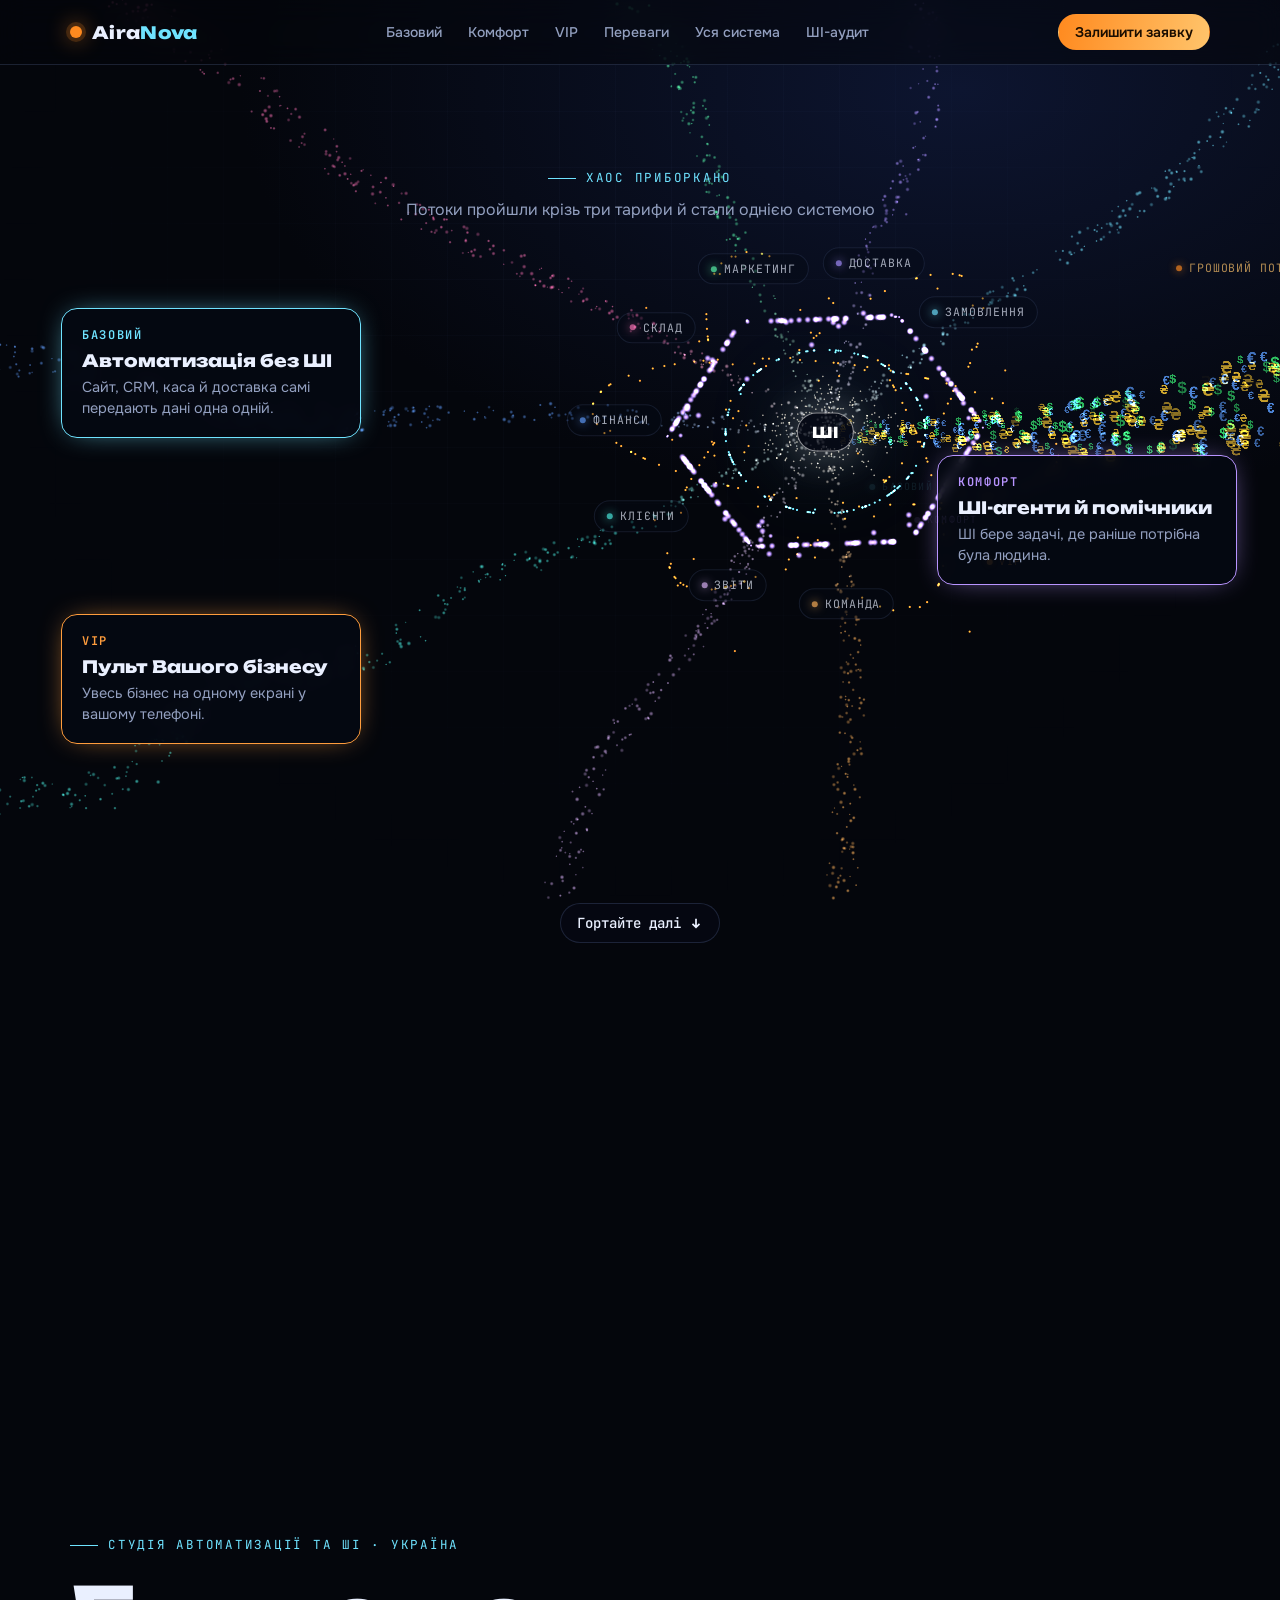
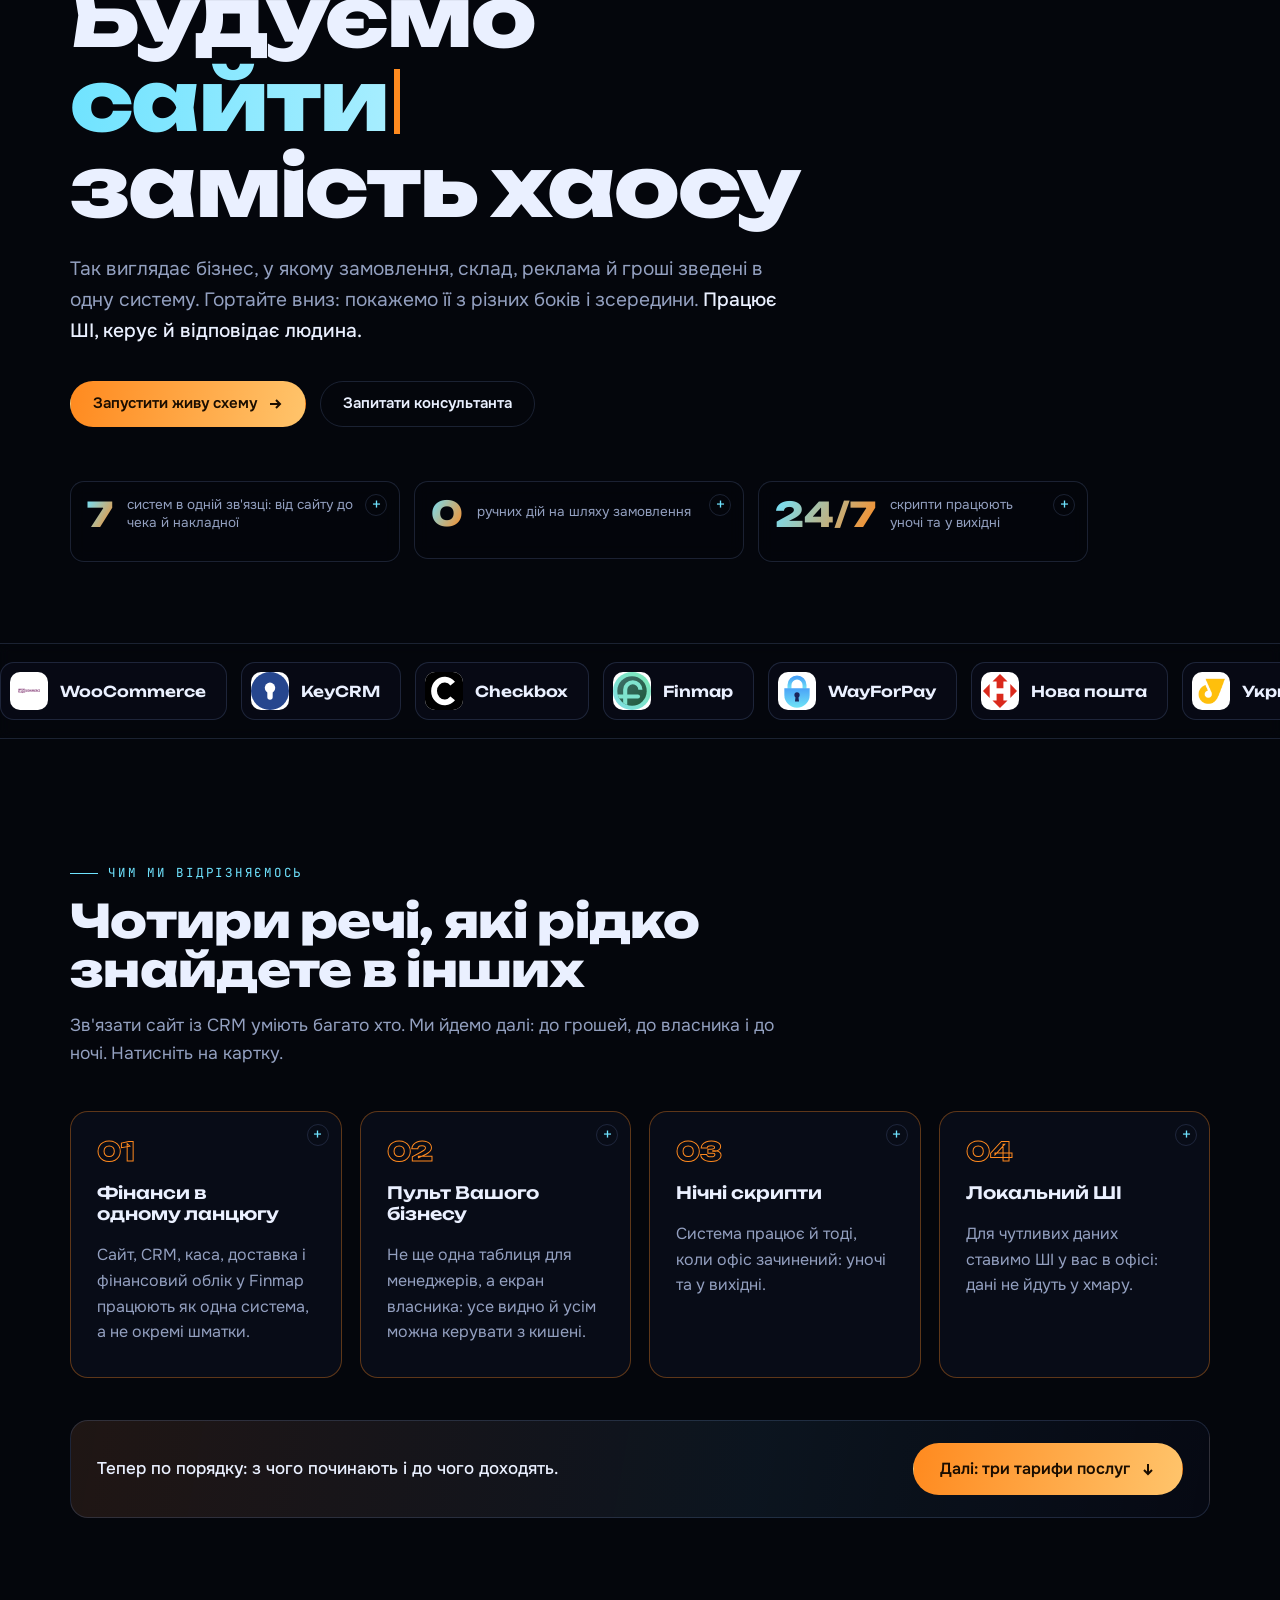
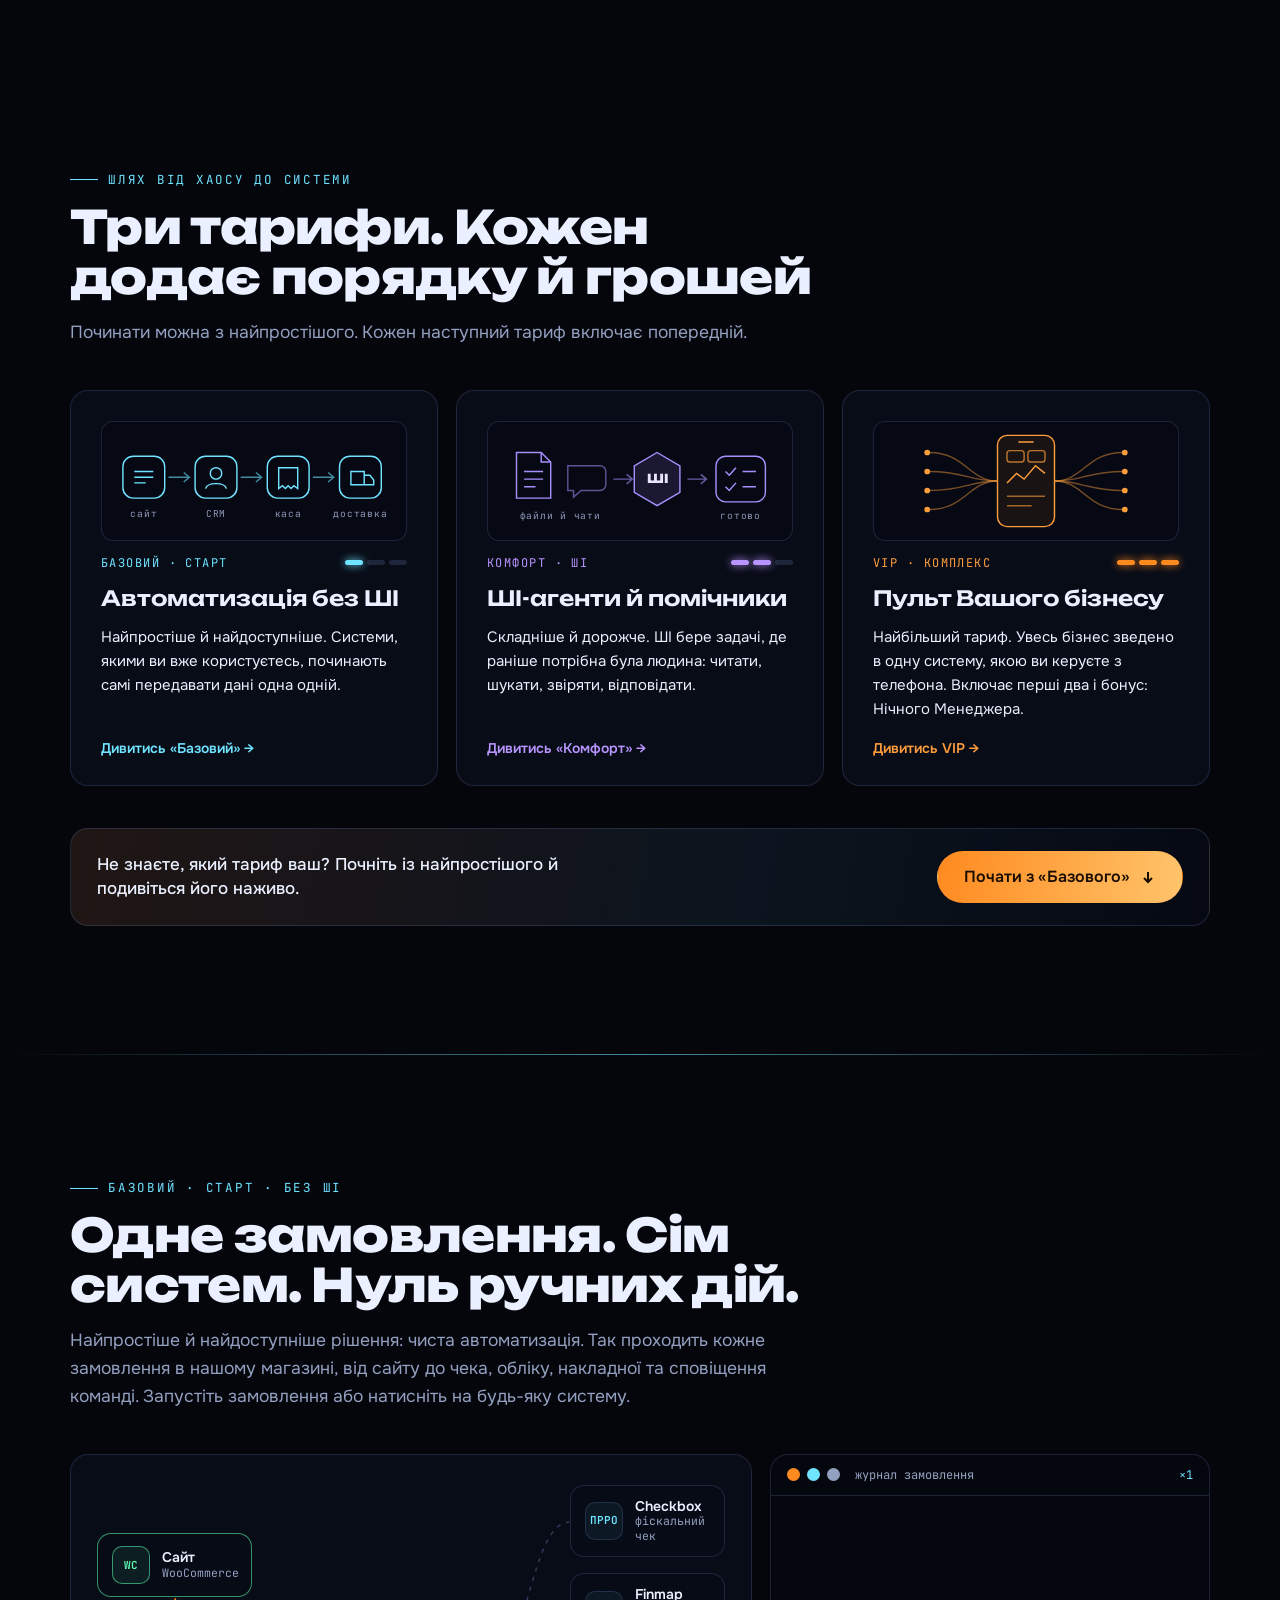
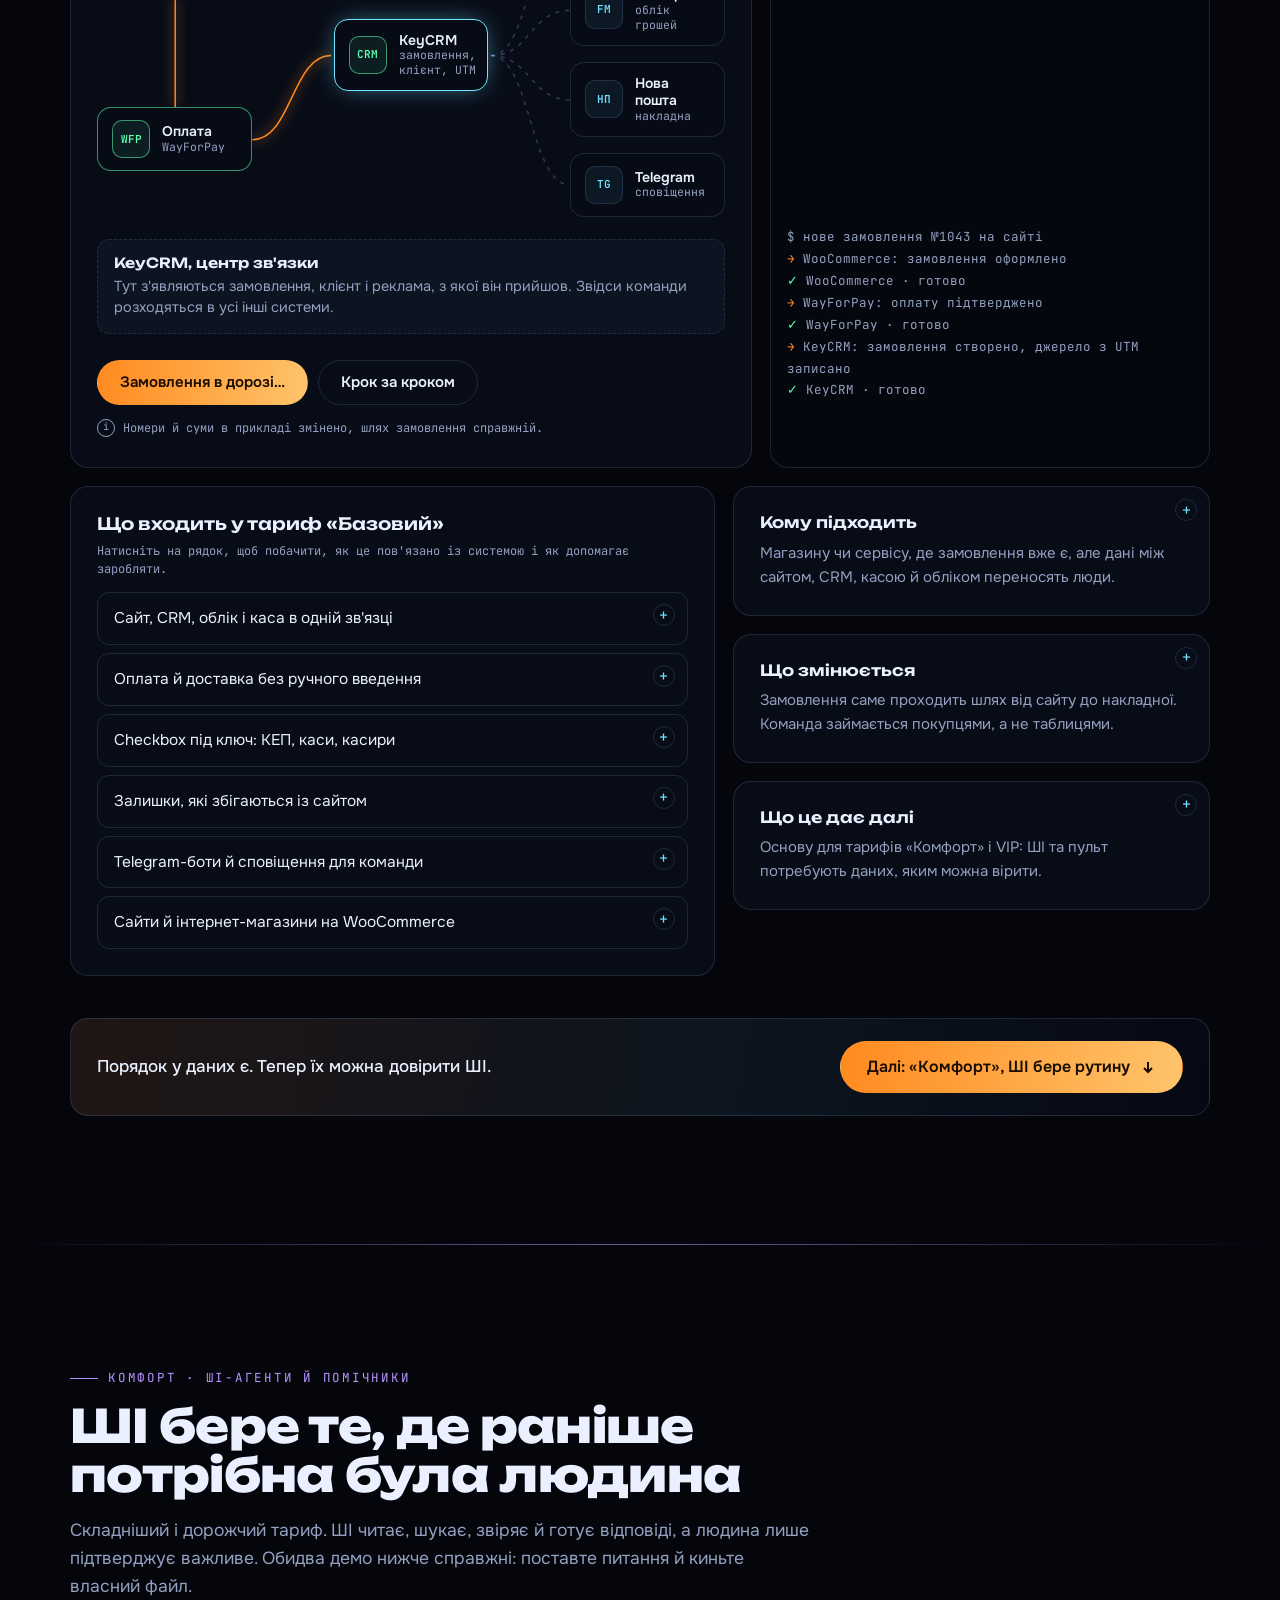
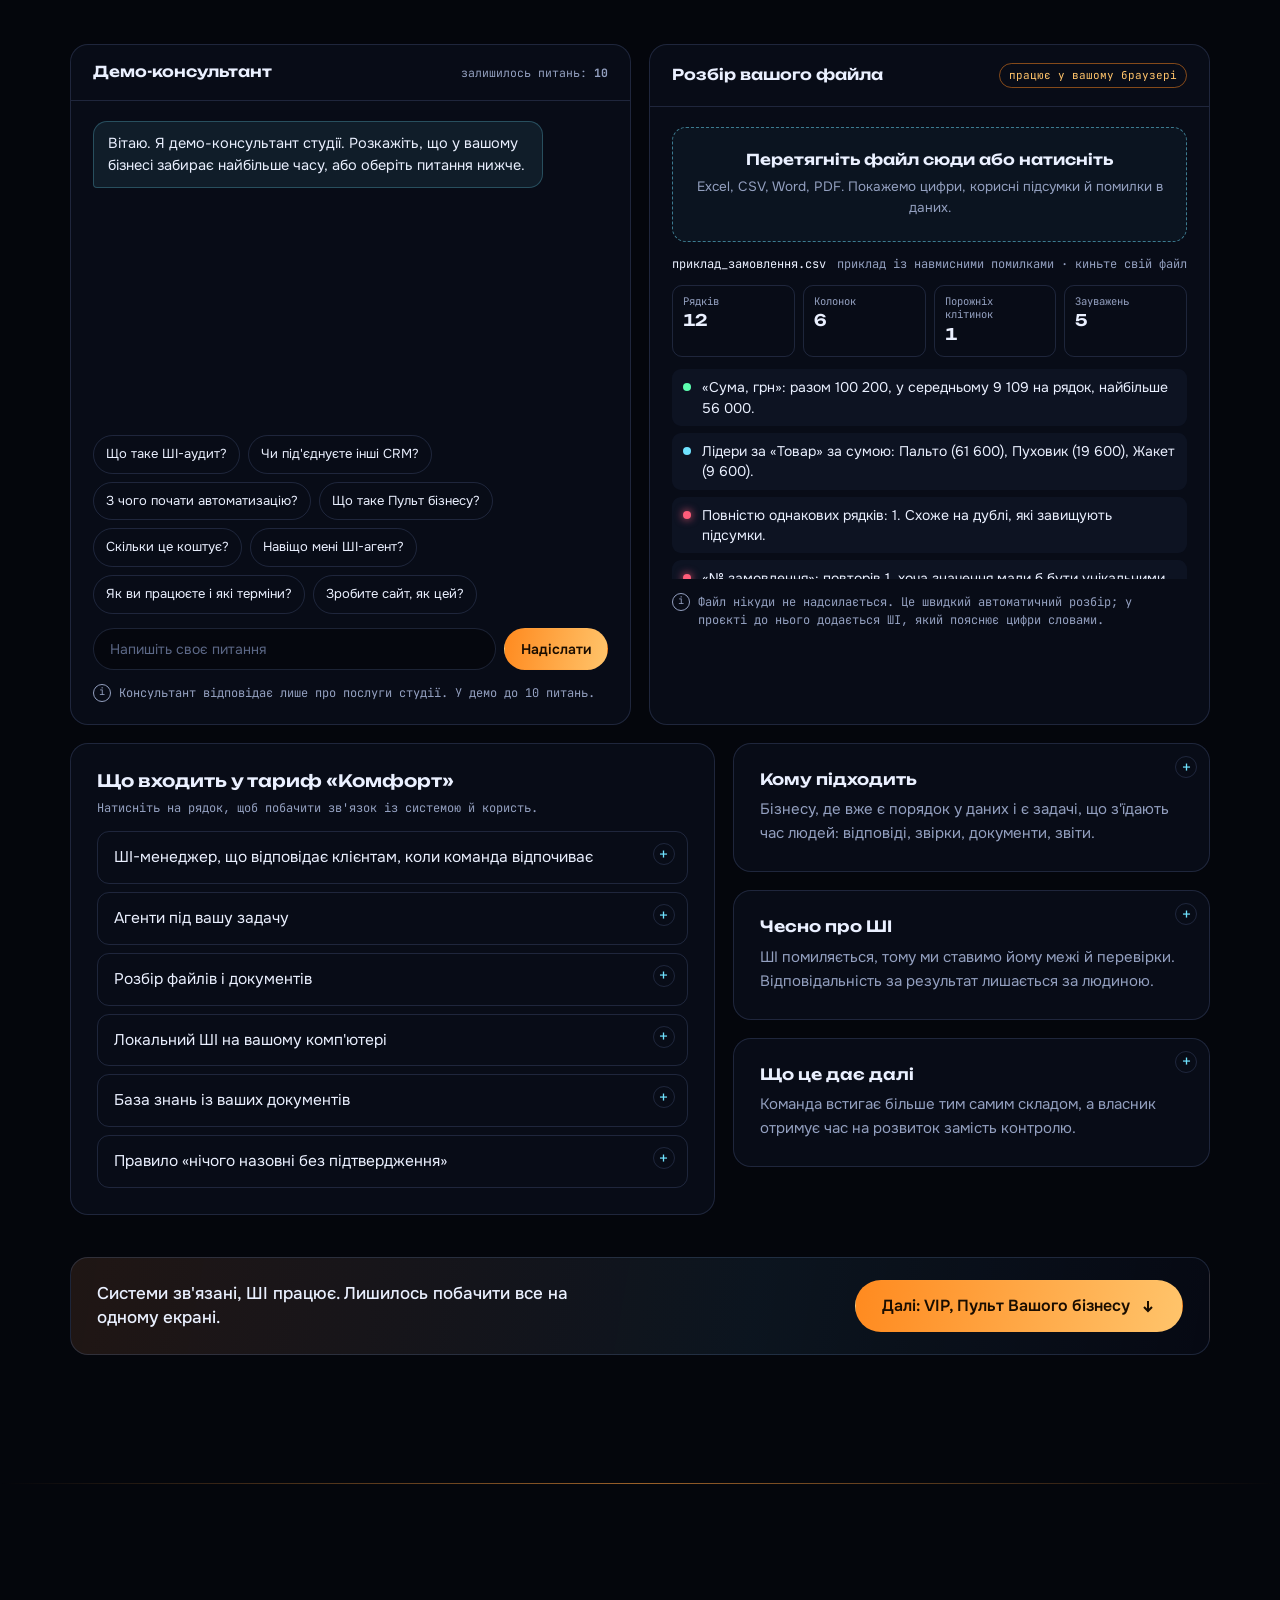
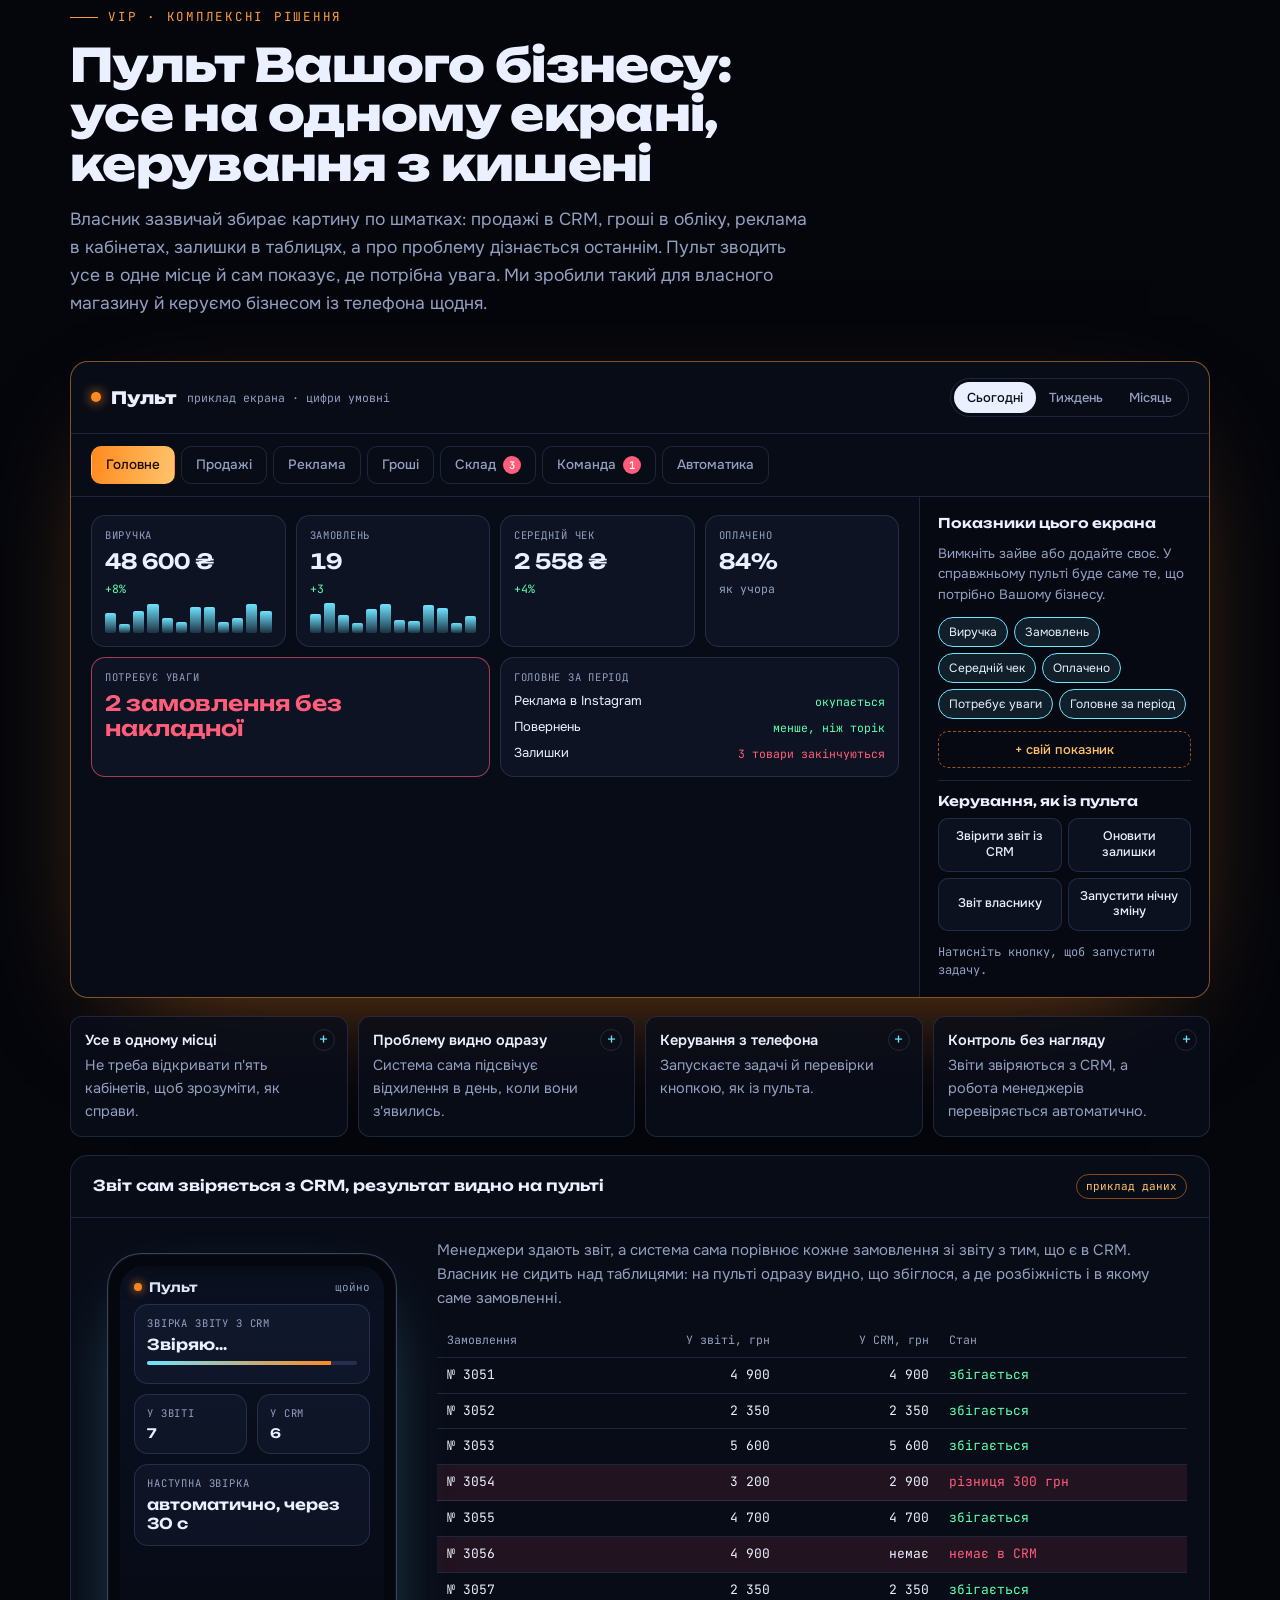
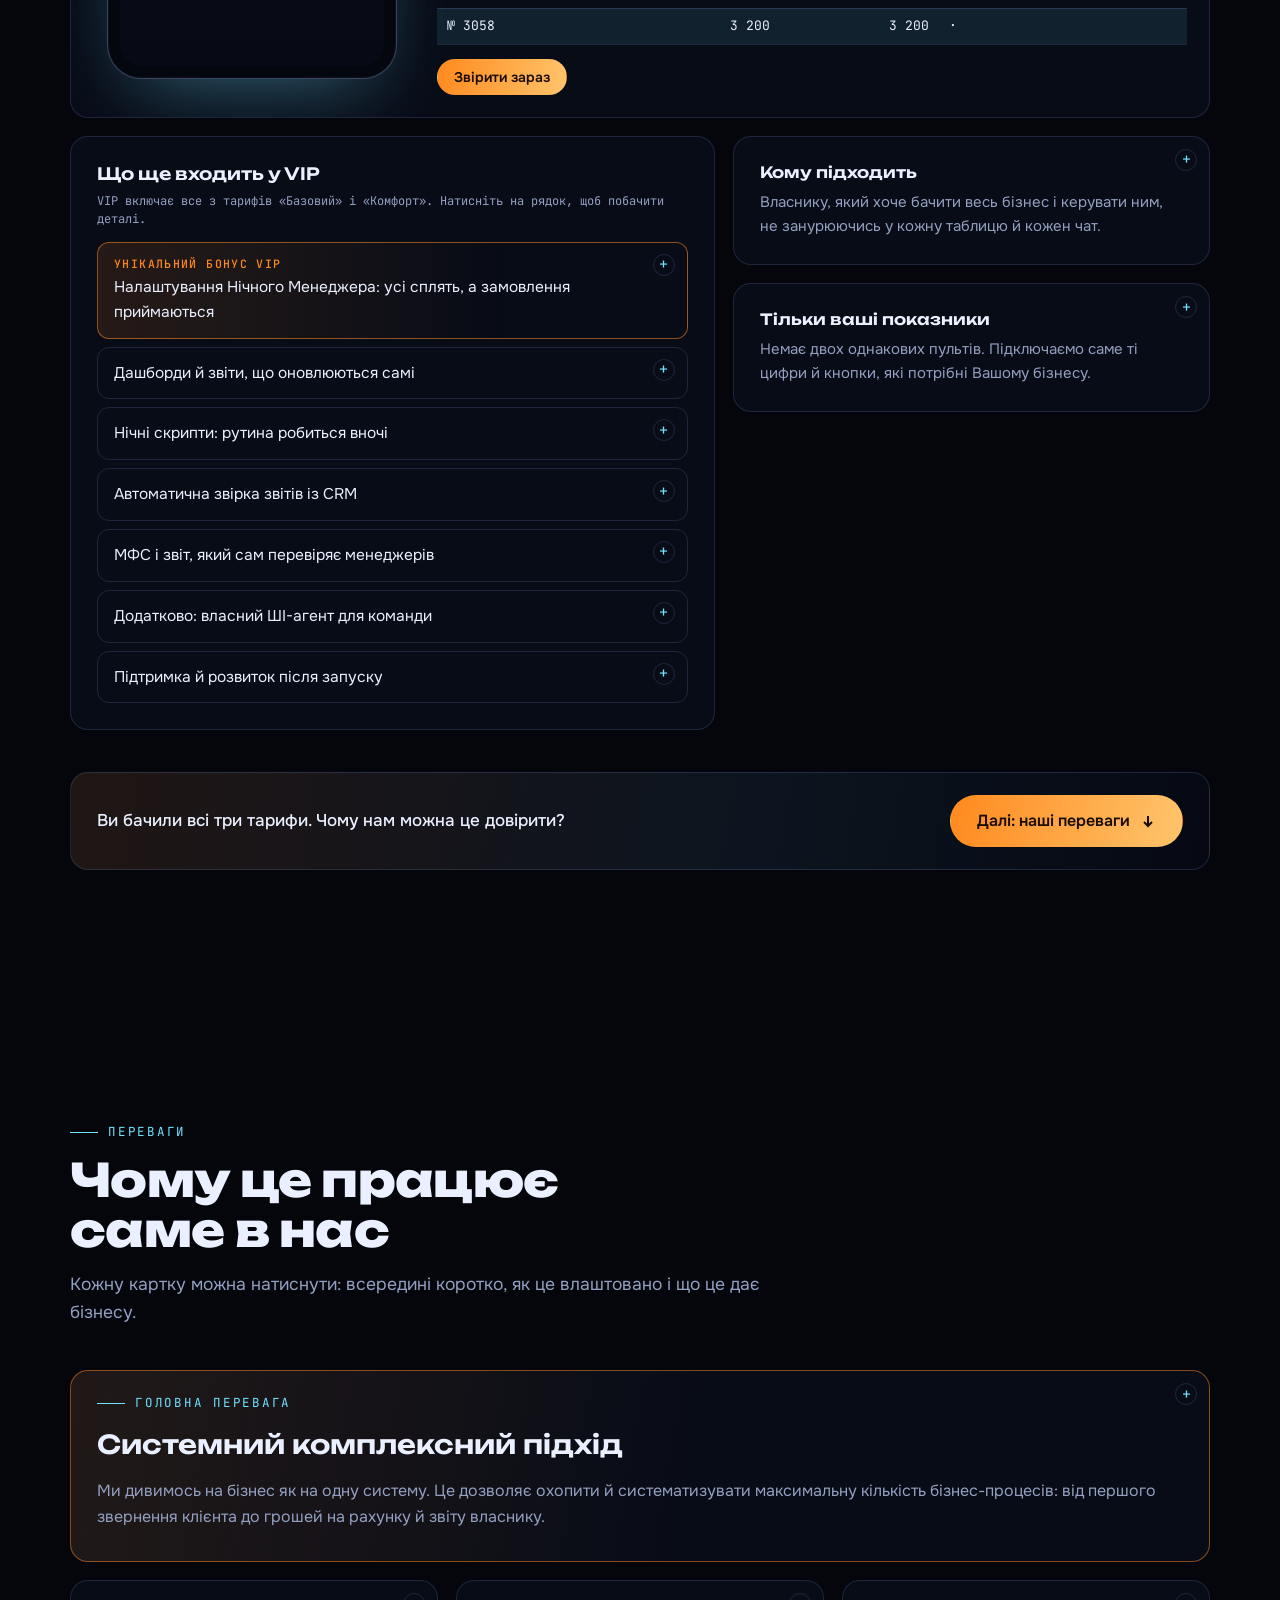
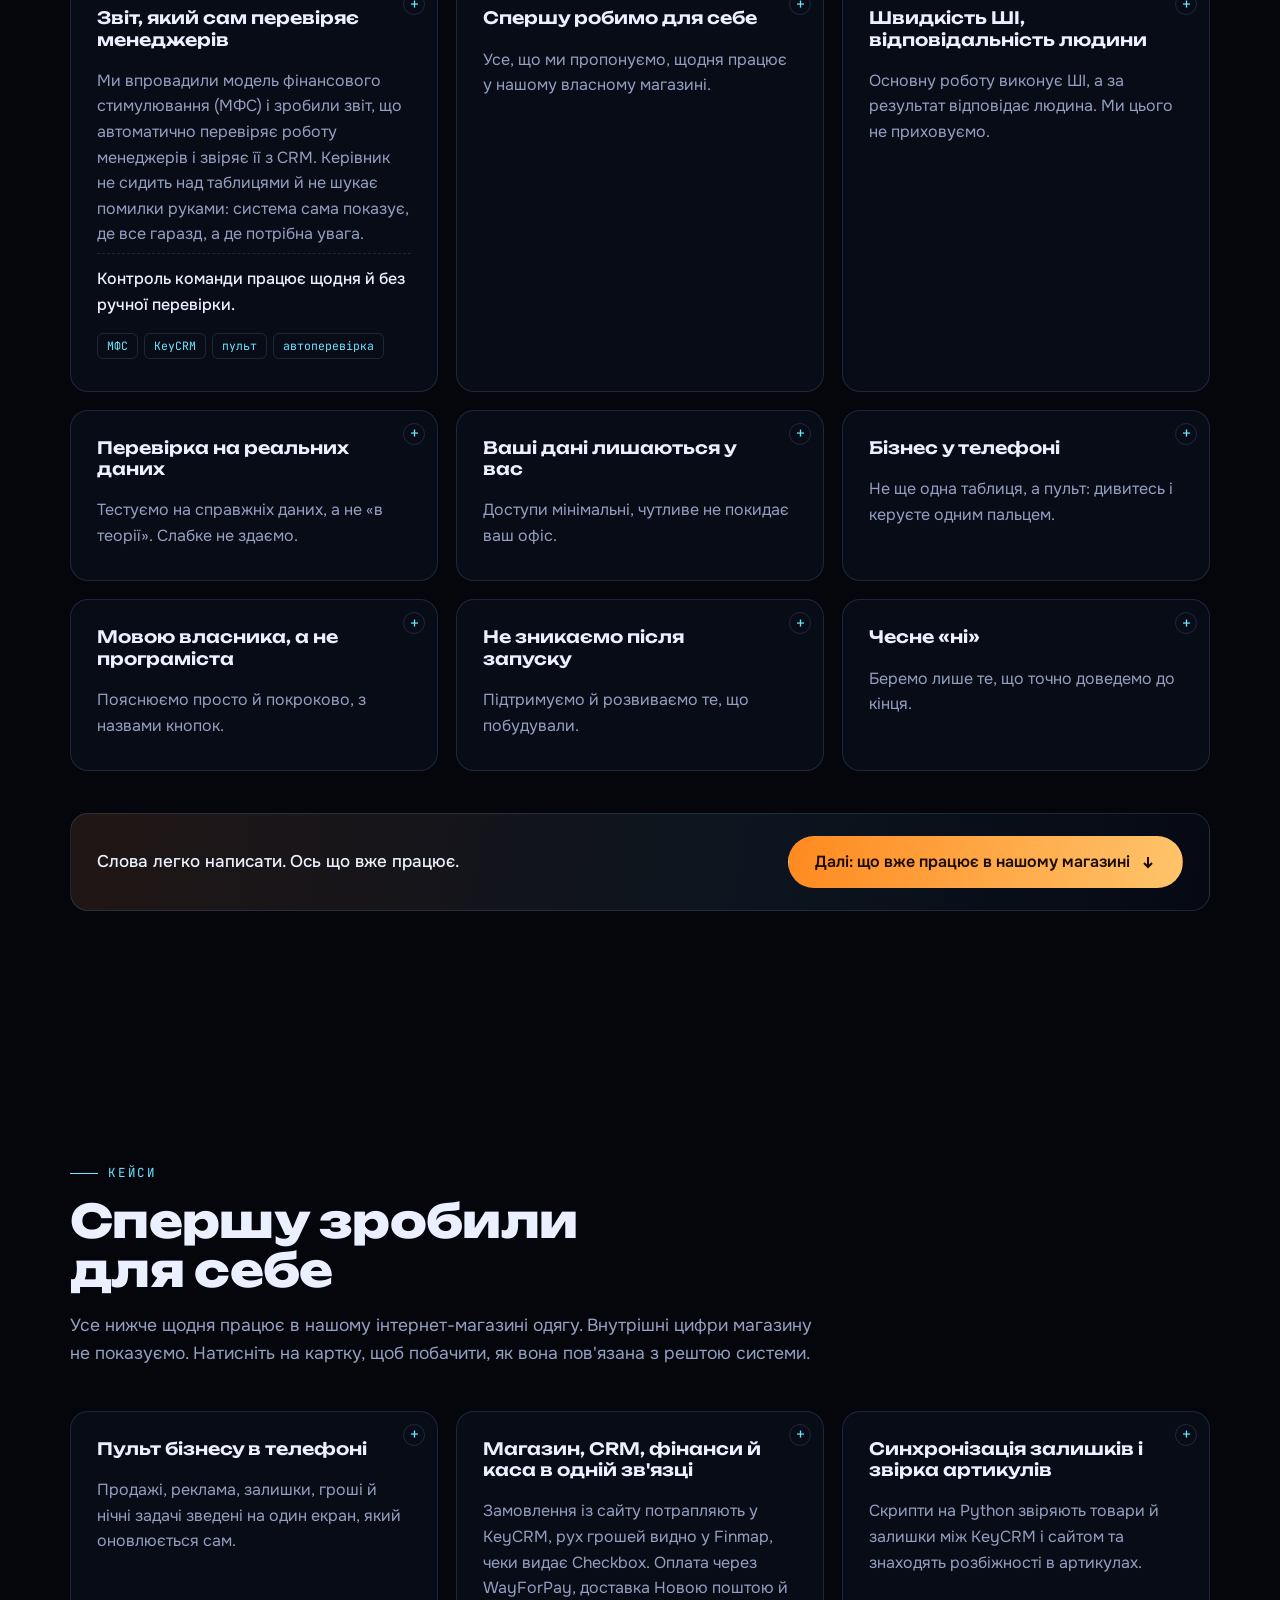
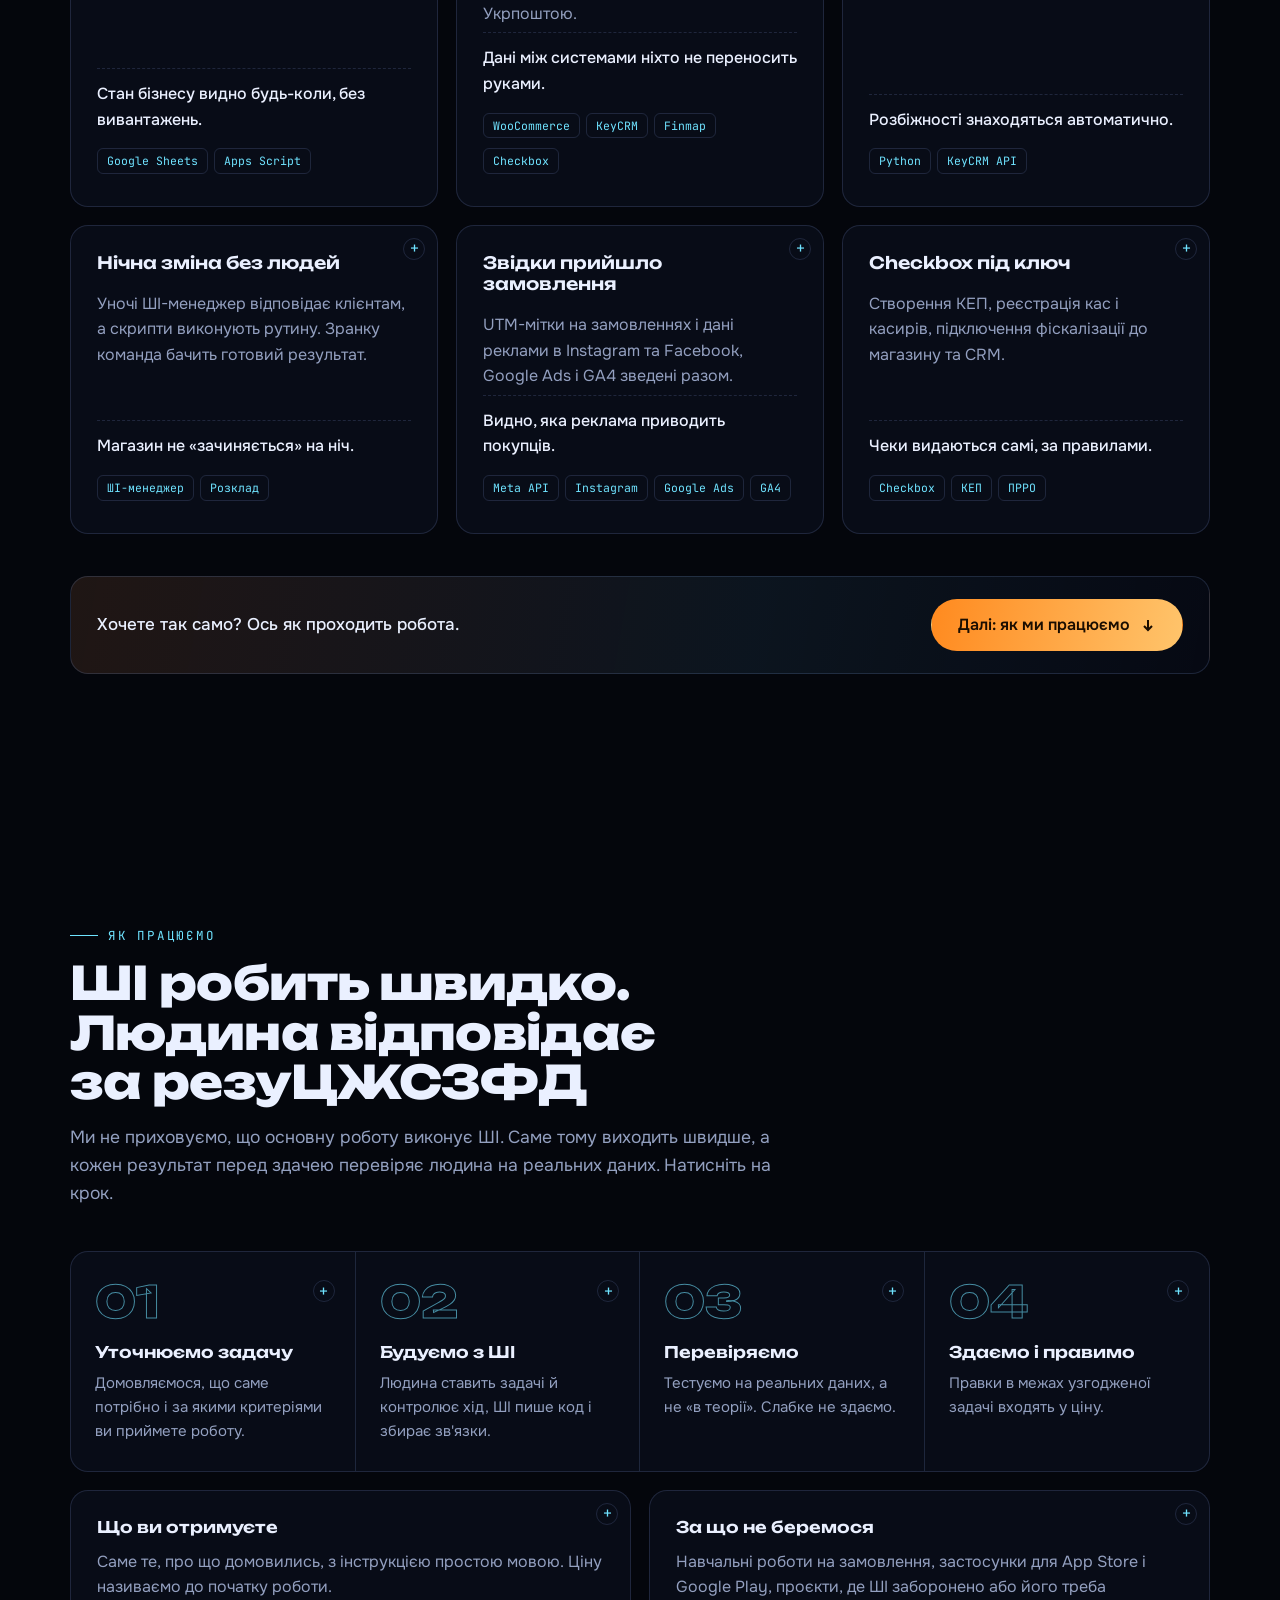
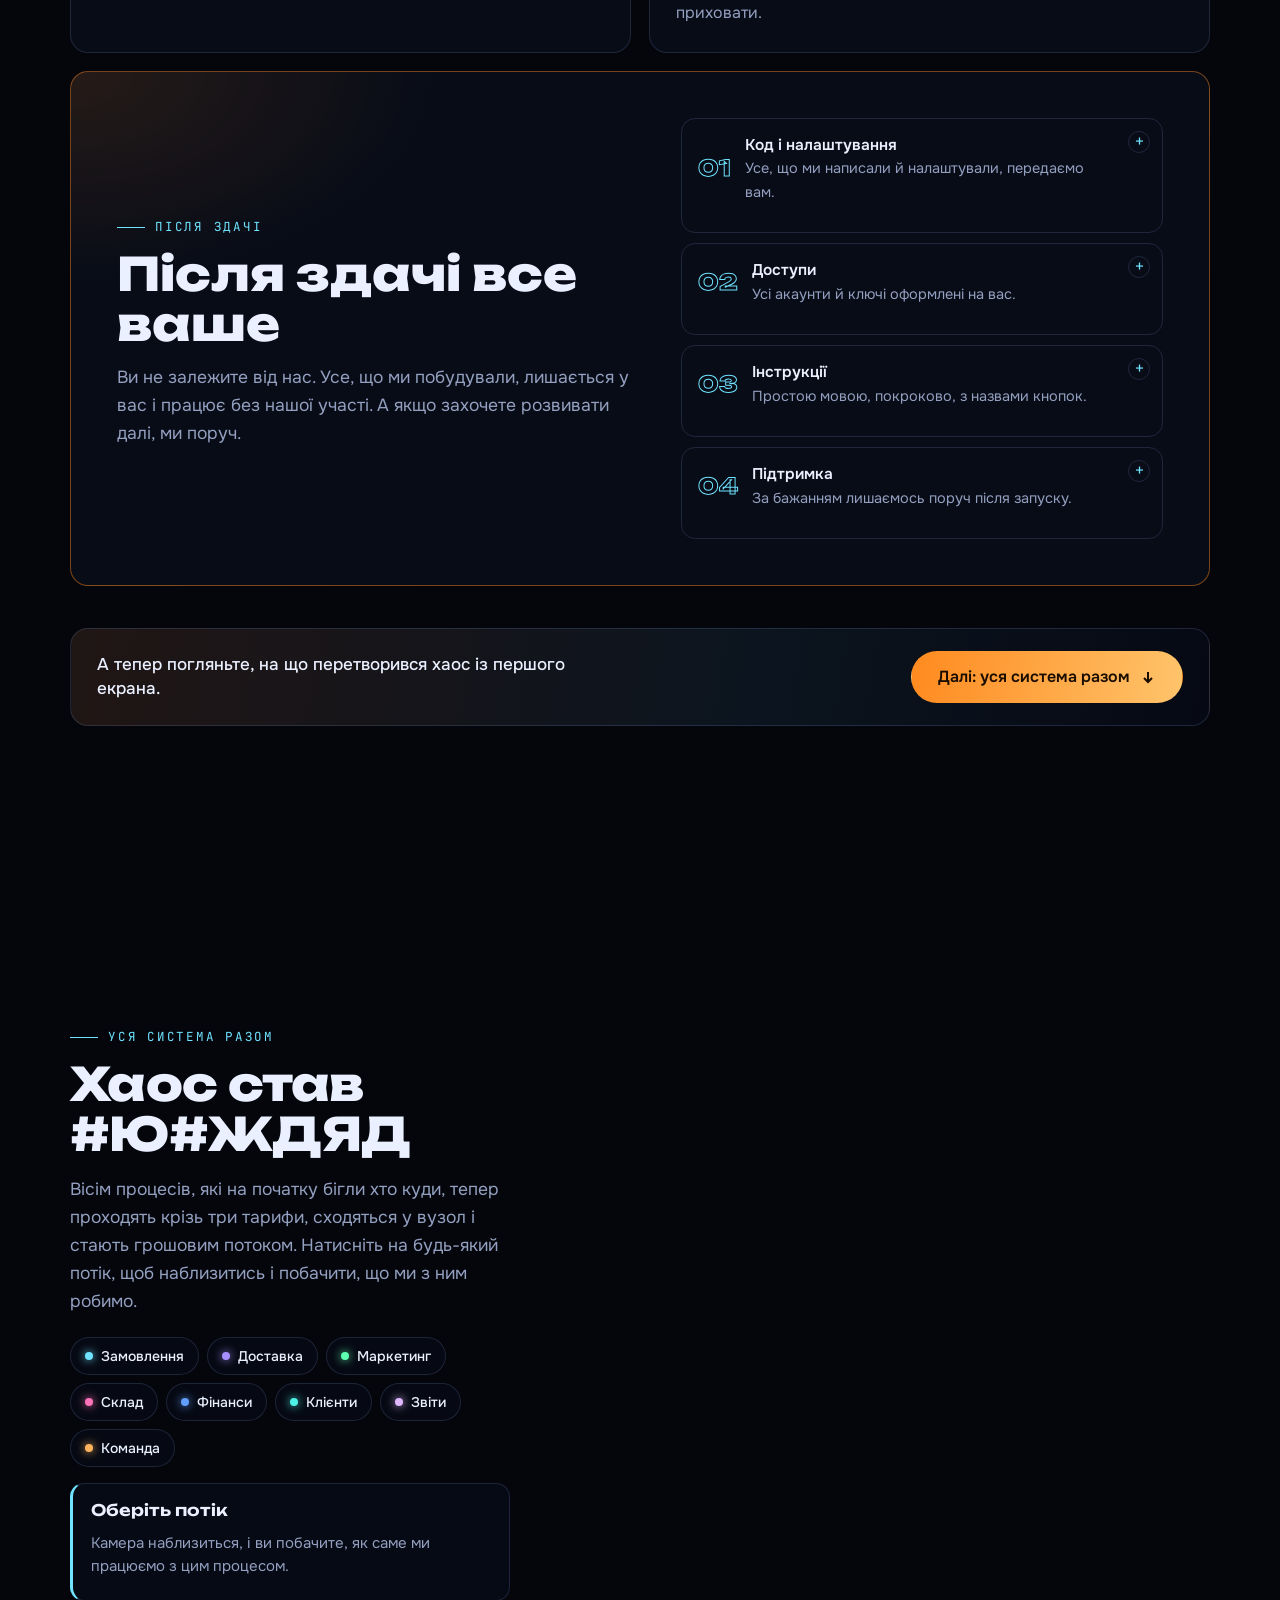
==== commit 70eed13e: "Тег підтвердження Bing Webmaster Tools Co-Authored-By: Claude Opus 5.5 <noreply@anthropic.com> Claud" ====
--- a/index.html
+++ b/index.html
@@ -3,6 +3,7 @@
 <head>
 <meta charset="utf-8">
 <meta name="google-site-verification" content="s_74BkO8yv9xMwKLHEt9pX0rljSNo5zrSKsTK2_4qEU">
+<meta name="msvalidate.01" content="6C388A14E9DCFC4AB79F6A59805C112F">
 <meta name="viewport" content="width=device-width,initial-scale=1,viewport-fit=cover">
 <title>AiraNova Studio · автоматизація бізнесу: KeyCRM, Checkbox, Finmap</title>
 <meta name="description" content="Студія автоматизації для малого бізнесу й інтернет-магазинів в Україні: сайти, зв'язки систем і ШІ-агенти, від простої зв'язки до пульта всього бізнесу в телефоні. WooCommerce, KeyCRM, Checkbox, Finmap, WayForPay, Нова пошта, Google Sheets, Telegram.">
@@ -556,43 +557,6 @@
 
 .intro{min-height:150vh;min-height:150svh} .intro .pin{position:sticky;top:0;height:100vh;height:100svh}
 
-/* тест «Скільки коштує вам ручна робота» */
-.rtl{display:grid;gap:8px}
-.rtl label{display:flex!important;gap:12px;align-items:flex-start;cursor:pointer;border:1px solid var(--line);border-radius:14px;padding:12px 14px;transition:border-color .2s,background .2s}
-.rtl label:hover{border-color:rgba(111,227,255,.5)}
-.rtl input{position:absolute;opacity:0;pointer-events:none}
-.rtl i{flex:none;width:20px;height:20px;border:1.5px solid var(--muted);border-radius:6px;margin-top:1px;position:relative;transition:all .2s}
-.rtl input:checked~i{border-color:var(--sig);background:var(--sig)}
-.rtl input:checked~i:after{content:"";position:absolute;left:5px;top:2px;width:6px;height:11px;border:solid #04060c;border-width:0 2px 2px 0;transform:rotate(45deg)}
-.rtl label:has(input:checked){border-color:var(--sig);background:rgba(255,138,31,.08)}
-.rtl input:focus-visible~i{outline:2px solid var(--ice);outline-offset:2px}
-.rtl span{font:400 15px/1.4 var(--f-body);color:var(--fg)}
-.rtt{display:grid;gap:14px}
-.rtt>div{border:1px solid var(--line);border-radius:14px;padding:12px 14px;display:grid;gap:10px}
-.rtt b{font:500 14.5px/1.35 var(--f-body)}
-.dform input[type=number]{width:100%;background:#05070e;border:1px solid var(--line);border-radius:12px;padding:11px 14px;color:var(--fg);font:400 16px/1.45 var(--f-body)}
-.dform input[type=number]:focus{outline:none;border-color:var(--ice)}
-.rtres{display:grid;gap:14px}
-.rtbig{border:1px solid rgba(255,138,31,.5);border-radius:18px;padding:18px 20px;background:radial-gradient(420px 200px at 0% 0%,rgba(255,138,31,.16),transparent 70%),#05070e}
-.rtbig small{display:block;font:400 12px/1.4 var(--f-mono);letter-spacing:.1em;text-transform:uppercase;color:var(--muted)}
-.rtbig strong{display:block;font:800 clamp(30px,6vw,44px)/1.1 var(--f-display);color:var(--sig2);margin:8px 0 4px}
-.rtbig span{color:var(--muted);font-size:14.5px}
-.rtfix{display:grid;gap:8px;margin:0;padding:0;list-style:none}
-.rtfix li{border:1px solid var(--line);border-radius:12px;padding:10px 14px;font-size:14.5px;color:var(--muted)}
-.rtfix li b{display:block;color:var(--fg);font-weight:600}
-.rtfix li em{color:var(--ok);font-style:normal}
-.final .rtlink{background:none;border:0;padding:0;color:var(--fg);font:inherit;text-decoration:underline;text-decoration-color:rgba(234,240,255,.35);text-underline-offset:4px;cursor:pointer}
-.final .rtlink:hover{text-decoration-color:var(--sig)}
-/* окремі сторінки послуг */
-.svbox{margin-top:clamp(60px,9vw,110px);border:1px solid var(--line);border-radius:28px;padding:clamp(24px,4vw,44px);background:rgba(4,6,12,.88);backdrop-filter:blur(6px)}
-.svl{display:grid;grid-template-columns:repeat(4,1fr);gap:14px;margin-top:26px}
-.svl a{display:grid;gap:8px;align-content:start;border:1px solid var(--line);border-radius:18px;padding:18px;background:var(--panel2);color:var(--fg);text-decoration:none;transition:border-color .25s,transform .25s}
-.svl a:hover{border-color:var(--ice);transform:translateY(-2px)}
-.svl b{font:600 16px/1.3 var(--f-display)} .svl span{color:var(--muted);font-size:14px}
-.svl i{font:400 12px var(--f-mono);color:var(--ice);font-style:normal}
-@media (max-width:900px){.svl{grid-template-columns:1fr 1fr}}
-@media (max-width:560px){.svl{grid-template-columns:1fr}}
-.case p b{color:var(--fg);font-weight:600} #cases .res:before{content:"Результат. ";color:var(--ok);font-weight:600} .case p.was{color:var(--muted)}
 </style>
 
 </head>
@@ -880,7 +844,6 @@
     <article class="card case tilt rv" data-more="Пульт відкривається в телефоні: показники, сповіщення й кнопки запуску задач під рукою.|Власник керує бізнесом із будь-якого місця й не дізнається про проблему останнім."><h3>Бізнес у телефоні</h3><p>Не ще одна таблиця, а пульт: дивитесь і керуєте одним пальцем.</p></article>
     <article class="card case tilt rv" data-more="До кожного рішення додаємо інструкцію без жаргону: що це, як користуватись, що робити, якщо зупинилось.|Команда користується системою з першого дня, а не обходить її стороною."><h3>Мовою власника, а не програміста</h3><p>Пояснюємо просто й покроково, з назвами кнопок.</p></article>
     <article class="card case tilt rv" data-more="Після запуску можемо взяти систему на підтримку: стежимо за зв'язками, додаємо показники й нові задачі.|Вкладення не знецінюються: система розвивається разом із бізнесом."><h3>Не зникаємо після запуску</h3><p>Підтримуємо й розвиваємо те, що побудували.</p></article>
-    <article class="card case tilt rv" data-more="Кожна зв'язка стежить сама за собою. Якщо замовлення не дійшло в CRM, чек не видався або дані перестали оновлюватись, вам і нам одразу приходить повідомлення в Telegram з тим, що саме сталося.|Про проблему ви дізнаєтесь від системи за хвилини, а не від клієнта за кілька днів."><h3>Збій не пройде тихо</h3><p>Якщо щось зупинилось, повідомлення в Telegram приходить одразу.</p></article>
     <article class="card case tilt rv" data-more="Перед роботою робимо аудит і прямо кажемо, де автоматизація окупиться, а де ні.|Ви не платите за те, що вам не потрібно, і знаєте план наперед."><h3>Чесне «ні»</h3><p>Беремо лише те, що точно доведемо до кінця.</p></article>
   </div>
   <div class="next rv"><span>Слова легко написати. Ось що вже працює.</span><a class="btn mag" href="#cases">Далі: що вже працює в нашому магазині <svg viewBox="0 0 16 16" fill="none" stroke="currentColor" stroke-width="2"><path d="M8 3v10M4 9l4 4 4-4"/></svg></a></div>
@@ -893,12 +856,12 @@
     <p>Усе нижче щодня працює в нашому інтернет-магазині одягу. Внутрішні цифри магазину не показуємо. Натисніть на картку, щоб побачити, як вона пов'язана з рештою системи.</p>
   </div>
   <div class="cases">
-    <article class="card case tilt rv" data-more="Пульт забирає дані з CRM, обліку, реклами й сайту та оновлюється сам. З нього ж запускаються звірки й задачі.|Власник бачить відхилення того ж дня й реагує, поки воно не стало збитком."><h3>Пульт бізнесу в телефоні</h3><p class="was"><b>Було.</b> Щоб зрозуміти стан бізнесу, треба було по черзі відкривати CRM, рекламні кабінети й таблиці.</p><p><b>Зробили.</b> Звели продажі, рекламу, залишки, гроші й нічні задачі на один екран у телефоні.</p><p class="res">Стан бізнесу видно будь-коли, дані оновлюються самі кожні 10 хвилин.</p><div><span class="tag">Google Sheets</span><span class="tag">Apps Script</span></div></article>
-    <article class="card case tilt rv" data-more="KeyCRM стоїть у центрі: приймає замовлення із сайту й роздає команди касі, обліку та доставці.|Та сама команда обробляє більше замовлень, бо не витрачає час на перенесення даних."><h3>Магазин, CRM, фінанси й каса в одній зв'язці</h3><p class="was"><b>Було.</b> Замовлення, оплати, чеки й рух грошей жили в різних системах, і дані між ними переносили руками.</p><p><b>Зробили.</b> Замовлення із сайту потрапляють у KeyCRM, рух грошей видно у Finmap, чеки видає Checkbox. Оплата через WayForPay, доставка Новою поштою й Укрпоштою.</p><p class="res">Дані між системами ніхто не переносить руками.</p><div><span class="tag">WooCommerce</span><span class="tag">KeyCRM</span><span class="tag">Finmap</span><span class="tag">Checkbox</span></div></article>
-    <article class="card case tilt rv" data-more="Скрипт порівнює товари й залишки в KeyCRM і на сайті та складає список розбіжностей для виправлення.|Немає продажів товару, якого вже нема, і немає «невидимих» залишків, що лежать без руху."><h3>Синхронізація залишків і звірка артикулів</h3><p class="was"><b>Було.</b> Розбіжності в артикулах і залишках між сайтом і CRM доводилось шукати вручну.</p><p><b>Зробили.</b> Скрипти на Python самі звіряють товари й залишки між KeyCRM і сайтом та складають список розбіжностей.</p><p class="res">Розбіжності знаходяться автоматично.</p><div><span class="tag">Python</span><span class="tag">KeyCRM API</span></div></article>
-    <article class="card case tilt rv" data-more="Нічний ШІ-менеджер відповідає клієнтам за скриптами, звіряє оплати й лишає команді зведення на ранок.|Нічні звернення перетворюються на замовлення, а не на втрачених клієнтів."><h3>Нічна зміна без людей</h3><p class="was"><b>Було.</b> Увечері й уночі клієнтам ніхто не відповідав, а рутина чекала ранку.</p><p><b>Зробили.</b> Уночі ШІ-менеджер відповідає клієнтам, а скрипти виконують рутину. Зранку команда бачить готовий результат.</p><p class="res">Магазин не «зачиняється» на ніч.</p><div><span class="tag">ШІ-менеджер</span><span class="tag">Розклад</span></div></article>
-    <article class="card case tilt rv" data-more="UTM-мітки із замовлень зводяться з витратами з Meta, Google Ads і GA4 на одному екрані пульта.|Бюджет іде в рекламу, яка приводить покупців, а не просто перегляди."><h3>Звідки прийшло замовлення</h3><p class="was"><b>Було.</b> Дані реклами лежали в різних кабінетах, і не було видно, яка саме приводить покупців.</p><p><b>Зробили.</b> UTM-мітки на замовленнях і дані реклами в Instagram та Facebook, Google Ads і GA4 зведені разом.</p><p class="res">Видно, яка реклама приводить покупців.</p><div><span class="tag">Meta API</span><span class="tag">Instagram</span><span class="tag">Google Ads</span><span class="tag">GA4</span></div></article>
-    <article class="card case tilt rv" data-more="Каса під'єднана до CRM: чек формується з оплаченого замовлення й надходить клієнту.|Фіскалізація не забирає часу команди й не залежить від того, чи хтось не забув."><h3>Checkbox під ключ</h3><p class="was"><b>Було.</b> Потрібно було отримати КЕП, зареєструвати каси й касирів і навчити магазин видавати чеки за правилами.</p><p><b>Зробили.</b> Створили КЕП, зареєстрували каси й касирів, підключили фіскалізацію до магазину та CRM.</p><p class="res">Чеки видаються самі, за правилами.</p><div><span class="tag">Checkbox</span><span class="tag">КЕП</span><span class="tag">ПРРО</span></div></article>
+    <article class="card case tilt rv" data-more="Пульт забирає дані з CRM, обліку, реклами й сайту та оновлюється сам. З нього ж запускаються звірки й задачі.|Власник бачить відхилення того ж дня й реагує, поки воно не стало збитком."><h3>Пульт бізнесу в телефоні</h3><p>Продажі, реклама, залишки, гроші й нічні задачі зведені на один екран, який оновлюється сам.</p><p class="res">Стан бізнесу видно будь-коли, без вивантажень.</p><div><span class="tag">Google Sheets</span><span class="tag">Apps Script</span></div></article>
+    <article class="card case tilt rv" data-more="KeyCRM стоїть у центрі: приймає замовлення із сайту й роздає команди касі, обліку та доставці.|Та сама команда обробляє більше замовлень, бо не витрачає час на перенесення даних."><h3>Магазин, CRM, фінанси й каса в одній зв'язці</h3><p>Замовлення із сайту потрапляють у KeyCRM, рух грошей видно у Finmap, чеки видає Checkbox. Оплата через WayForPay, доставка Новою поштою й Укрпоштою.</p><p class="res">Дані між системами ніхто не переносить руками.</p><div><span class="tag">WooCommerce</span><span class="tag">KeyCRM</span><span class="tag">Finmap</span><span class="tag">Checkbox</span></div></article>
+    <article class="card case tilt rv" data-more="Скрипт порівнює товари й залишки в KeyCRM і на сайті та складає список розбіжностей для виправлення.|Немає продажів товару, якого вже нема, і немає «невидимих» залишків, що лежать без руху."><h3>Синхронізація залишків і звірка артикулів</h3><p>Скрипти на Python звіряють товари й залишки між KeyCRM і сайтом та знаходять розбіжності в артикулах.</p><p class="res">Розбіжності знаходяться автоматично.</p><div><span class="tag">Python</span><span class="tag">KeyCRM API</span></div></article>
+    <article class="card case tilt rv" data-more="Нічний ШІ-менеджер відповідає клієнтам за скриптами, звіряє оплати й лишає команді зведення на ранок.|Нічні звернення перетворюються на замовлення, а не на втрачених клієнтів."><h3>Нічна зміна без людей</h3><p>Уночі ШІ-менеджер відповідає клієнтам, а скрипти виконують рутину. Зранку команда бачить готовий результат.</p><p class="res">Магазин не «зачиняється» на ніч.</p><div><span class="tag">ШІ-менеджер</span><span class="tag">Розклад</span></div></article>
+    <article class="card case tilt rv" data-more="UTM-мітки із замовлень зводяться з витратами з Meta, Google Ads і GA4 на одному екрані пульта.|Бюджет іде в рекламу, яка приводить покупців, а не просто перегляди."><h3>Звідки прийшло замовлення</h3><p>UTM-мітки на замовленнях і дані реклами в Instagram та Facebook, Google Ads і GA4 зведені разом.</p><p class="res">Видно, яка реклама приводить покупців.</p><div><span class="tag">Meta API</span><span class="tag">Instagram</span><span class="tag">Google Ads</span><span class="tag">GA4</span></div></article>
+    <article class="card case tilt rv" data-more="Каса під'єднана до CRM: чек формується з оплаченого замовлення й надходить клієнту.|Фіскалізація не забирає часу команди й не залежить від того, чи хтось не забув."><h3>Checkbox під ключ</h3><p>Створення КЕП, реєстрація кас і касирів, підключення фіскалізації до магазину та CRM.</p><p class="res">Чеки видаються самі, за правилами.</p><div><span class="tag">Checkbox</span><span class="tag">КЕП</span><span class="tag">ПРРО</span></div></article>
   </div>
   <div class="next rv"><span>Хочете так само? Ось як проходить робота.</span><a class="btn mag" href="#how">Далі: як ми працюємо <svg viewBox="0 0 16 16" fill="none" stroke="currentColor" stroke-width="2"><path d="M8 3v10M4 9l4 4 4-4"/></svg></a></div>
 </div></section>
@@ -928,7 +891,7 @@
     <div class="audl">
       <div data-more="Скрипти, таблиці, зв'язки між системами й налаштування передаємо вам повністю, нічого не тримаємо в себе.|Систему зможе підтримувати й інший виконавець. Ви не прив'язані до нас."><b>01</b><span><strong>Код і налаштування</strong>Усе, що ми написали й налаштували, передаємо вам.</span></div>
       <div data-more="Облікові записи, ключі й інтеграції заводяться на вас і під вашим контролем. Ми працюємо з мінімальними доступами, і ви можете закрити їх будь-коли.|Ваш бізнес не залежить від чужого пароля."><b>02</b><span><strong>Доступи</strong>Усі акаунти й ключі оформлені на вас.</span></div>
-      <div data-more="До кожного рішення додаємо інструкцію без жаргону: що це, як користуватись, що робити, якщо зупинилось. Записуємо короткі відео на кілька хвилин: як цим користуватись щодня.|Команда користується системою з першого дня, а новий працівник розбирається сам, без вас."><b>03</b><span><strong>Інструкції й відео</strong>Простою мовою, з назвами кнопок, плюс короткі відео для команди.</span></div>
+      <div data-more="До кожного рішення додаємо інструкцію без жаргону: що це, як користуватись, що робити, якщо зупинилось. Показуємо команді, як працювати з новим.|Команда користується системою з першого дня, а не обходить її стороною."><b>03</b><span><strong>Інструкції</strong>Простою мовою, покроково, з назвами кнопок.</span></div>
       <div data-more="Після запуску можемо взяти систему на підтримку: стежимо за зв'язками, додаємо показники й нові задачі. Обсяг і умови узгоджуємо окремо.|Вкладення не знецінюються: система розвивається разом із бізнесом."><b>04</b><span><strong>Підтримка</strong>За бажанням лишаємось поруч після запуску.</span></div>
     </div>
   </div>
@@ -965,7 +928,7 @@
     <div class="audl">
       <div data-more="Розбираємо ваші відповіді й матеріали: CRM, таблиці, звіти, регламенти, скрипти продажів, мотивацію команди.|Ви вперше бачите всі процеси на одній схемі й розумієте, де саме втрачається час."><b>01</b><span><strong>Карта процесів</strong>Як насправді рухаються замовлення, гроші й товар.</span></div>
       <div data-more="ШІ проходить по даних і шукає розриви: ручне перенесення, подвійне введення, розбіжності між системами, заявки без відповіді.|Ви бачите втрати в конкретних місцях, а не «десь у процесах»."><b>02</b><span><strong>Де губляться час і гроші</strong>Конкретні місця, а не загальні слова.</span></div>
-      <div data-more="Для кожного місця пропонуємо рішення й тариф: проста зв'язка, ШІ-агент чи показник на пульті. З порядком, ціною й підрахунком, скільки годин і грошей на місяць це звільнить.|Ви бачите користь ще до старту й вкладаєте спершу туди, де віддача найшвидша."><b>03</b><span><strong>План і користь до старту</strong>Що робити першим, скільки це коштуватиме і скільки годин та грошей зекономить.</span></div>
+      <div data-more="Для кожного місця пропонуємо рішення й тариф: проста зв'язка, ШІ-агент чи показник на пульті. З порядком і ціною.|Ви вкладаєте спершу туди, де віддача найшвидша."><b>03</b><span><strong>План автоматизації</strong>Що робити першим, що другим і скільки це коштуватиме.</span></div>
       <div data-more="Якщо автоматизація вам не окупиться або задача не наша, ми так і скажемо.|Аудит корисний навіть без продовження: план лишається у вас."><b>04</b><span><strong>Чесна відповідь</strong>Чи можемо ми бути вам корисні.</span></div>
     </div>
   </div>
@@ -973,25 +936,14 @@
 
 <section class="s" id="contact"><div class="wrap">
   <div class="final rv">
-    <span class="eyebrow">Тест · 1 хвилина · без реєстрації</span>
-    <h2 style="margin-top:18px">Скільки коштує вам ручна робота?</h2>
-    <p>Позначте, що у вас досі робиться руками, і скільки часу це забирає щодня. Тест одразу порахує, скільки годин на місяць іде на рутину, і покаже, що з цього можна передати автоматиці. Результат бачите одразу, контакти лишати не обов'язково.</p>
+    <span class="eyebrow">Зв'язок</span>
+    <h2 style="margin-top:18px">Що у вас досі робиться руками?</h2>
+    <p>Залиште заявку: опишіть задачу кількома реченнями. Відповімо особисто, чи можна її автоматизувати, скільки це займе і скільки коштуватиме.</p>
     <div class="cta" style="justify-content:center;margin-top:0">
-      <button class="btn mag" type="button" data-rt>Порахувати мої втрати <svg viewBox="0 0 16 16" fill="none" stroke="currentColor" stroke-width="2"><path d="M3 8h10M9 4l4 4-4 4"/></svg></button>
-    </div>
-    <p style="margin:22px auto 0;font-size:17px;color:var(--fg)">Або просто <button type="button" class="rtlink" data-req>напишіть нам</button>, ми спробуємо вам допомогти!</p>
-  </div>
-  <div class="svbox rv"><div class="head" style="margin-bottom:0">
-    <span class="eyebrow">Окремо про кожну послугу</span>
-    <h2 data-scr>Що саме ми налаштовуємо</h2>
-    <p>Короткі сторінки про найчастіші задачі: що болить, що робимо і що ви отримуєте.</p>
-  </div>
-  <div class="svl">
-    <a href="poslugy/keycrm-checkbox/"><i>01</i><b>Сайт, KeyCRM і Checkbox в одній зв'язці</b><span>Замовлення, оплати, чеки й ТТН без ручного перенесення.</span></a>
-    <a href="poslugy/zvirka-zalyshkiv/"><i>02</i><b>Звірка залишків і артикулів</b><span>Сайт і CRM показують однакову наявність, розбіжності видно одразу.</span></a>
-    <a href="poslugy/pult-biznesu/"><i>03</i><b>Пульт вашого бізнесу</b><span>Продажі, гроші, реклама й залишки на одному екрані в телефоні.</span></a>
-    <a href="poslugy/checkbox-pid-klyuch/"><i>04</i><b>Checkbox під ключ</b><span>КЕП, каси, касири й автоматичні чеки за правилами.</span></a>
-  </div></div>
+      <button class="btn mag" type="button" data-req>Залишити заявку <svg viewBox="0 0 16 16" fill="none" stroke="currentColor" stroke-width="2"><path d="M5 11l6-6M6 5h5v5"/></svg></button>
+    </div>
+    <p style="margin:22px auto 0;font-size:17px;color:var(--fg)">Напишіть нам, ми спробуємо вам допомогти!</p>
+  </div>
 </div></section>
 
 </main>
@@ -1024,28 +976,6 @@
     <div class="astep" data-s="3" hidden><div class="adone" id="adone"></div></div>
     <p class="aerr" id="aerr" role="alert"></p>
     <footer><button type="button" class="btn ghost sm" id="audb">Назад</button><button type="submit" class="btn sm" id="audgo">Далі</button></footer>
-  </form>
-</dialog>
-
-<dialog id="rt" class="dlg" aria-labelledby="rth">
-  <form id="rtf" class="dform" novalidate>
-    <header><div><span class="eyebrow">Скільки коштує вам ручна робота</span><h3 id="rth">Тест: <span id="rtn">крок 1 із 3</span></h3></div><button type="button" class="xbtn" id="rtx" aria-label="Закрити">×</button></header>
-    <div class="audbar"><i id="rtbar"></i></div>
-    <div class="astep" data-s="0">
-      <fieldset><legend>Що у вас досі робиться руками? Позначте все, що є.</legend><div class="rtl" id="rtl"></div></fieldset>
-    </div>
-    <div class="astep" data-s="1" hidden>
-      <p class="fine" style="font-size:13px">Скільки часу це забирає в середньому за робочий день? Рахуйте разом для всіх людей, хто це робить.</p>
-      <div class="rtt" id="rtt"></div>
-      <label>Скільки коштує година роботи людини, яка це робить? <em>(грн, необов'язково)</em><input type="number" name="rate" min="0" max="10000" step="10" inputmode="numeric" placeholder="Наприклад: 150"></label>
-    </div>
-    <div class="astep" data-s="2" hidden><div class="rtres" id="rtres"></div>
-      <div class="two"><label>Як до вас звертатись?<input type="text" name="name" maxlength="80" autocomplete="name"></label><label>Куди надіслати план?<input type="text" name="contact" maxlength="120" placeholder="пошта, Telegram або телефон"></label></div>
-      <p class="fine">Хочете план, як прибрати цю рутину? Залиште контакт, і ми відповімо особисто. Не хочете, просто закрийте вікно: результат уже ваш.</p>
-    </div>
-    <div class="astep" data-s="3" hidden><div class="adone" id="rtdone"></div></div>
-    <p class="aerr" id="rterr" role="alert"></p>
-    <footer><button type="button" class="btn ghost sm" id="rtb">Назад</button><button type="submit" class="btn sm" id="rtgo">Далі</button></footer>
   </form>
 </dialog>
 
@@ -1709,71 +1639,6 @@
   show(0);
 })();
 
-
-/* ---------- тест «Скільки коштує вам ручна робота» ---------- */
-(function(){
-  var dlg=$('#rt'), form=$('#rtf'); if(!dlg) return;
-  var P=[
-    ['orders','Переношу замовлення із сайту, Instagram чи Telegram у CRM або таблицю','Замовлення самі потрапляють у CRM разом з оплатою й доставкою.'],
-    ['ttn','Створюю ТТН Нової пошти чи Укрпошти вручну','ТТН створюється з CRM, статуси доставки оновлюються самі.'],
-    ['pay','Звіряю оплати й видаю чеки','Checkbox видає чек сам після оплати, гроші видно у Finmap.'],
-    ['stock','Залишки на сайті й у CRM не сходяться, звіряю руками','Скрипт сам звіряє залишки й артикули та показує розбіжності.'],
-    ['night','Відповідаю клієнтам увечері, вночі й у вихідні або втрачаю їх','ШІ-менеджер відповідає на типові питання будь-коли.'],
-    ['report','Збираю цифри бізнесу з різних таблиць і кабінетів','Пульт у телефоні збирає продажі, гроші й залишки сам.'],
-    ['team','Перевіряю звіти менеджерів і рахую їм бонуси','Звіт сам звіряє роботу менеджерів із CRM і рахує бонуси.'],
-    ['ads','Вручну рахую, яка реклама приносить продажі','Мітки на замовленнях і дані реклами зводяться в один звіт.']
-  ];
-  var T=[[15,'15 хв'],[30,'30 хв'],[60,'1 год'],[120,'2 год і більше']], DAYS=22;
-  var list=$('#rtl'), tbox=$('#rtt'), res=$('#rtres'), steps=$$('.astep',form), st=0, bar=$('#rtbar'), num=$('#rtn'), back=$('#rtb'), go=$('#rtgo'), err=$('#rterr'), done=$('#rtdone'), sending=false, summary='';
-  P.forEach(function(p){var l=document.createElement('label');l.innerHTML='<input type="checkbox" name="pain" value="'+p[0]+'"><i></i><span></span>';l.querySelector('span').textContent=p[1];list.appendChild(l)});
-  function picked(){return $$('input[name=pain]:checked',form).map(function(i){return P.filter(function(p){return p[0]===i.value})[0]})}
-  function times(){picked().forEach(function(p){if($('[data-k="'+p[0]+'"]',tbox))return;
-      var d=document.createElement('div');d.setAttribute('data-k',p[0]);var b=document.createElement('b');b.textContent=p[1];d.appendChild(b);
-      var o=document.createElement('div');o.className='opts';T.forEach(function(t,i){var l=document.createElement('label');l.innerHTML='<input type="radio" name="t_'+p[0]+'" value="'+t[0]+'"'+(i===1?' checked':'')+'><span>'+t[1]+'</span>';o.appendChild(l)});d.appendChild(o);tbox.appendChild(d)});
-    var keep=picked().map(function(p){return p[0]});$$('[data-k]',tbox).forEach(function(d){d.hidden=keep.indexOf(d.getAttribute('data-k'))<0})}
-  function fmt(n){return Math.round(n).toLocaleString('uk-UA')}
-  function result(){
-    var rate=Math.max(0,Number(new FormData(form).get('rate'))||0), rows=picked().map(function(p){var m=Number(($('input[name="t_'+p[0]+'"]:checked',form)||{}).value)||30;return {p:p,m:m}}).sort(function(a,b){return b.m-a.m});
-    var mins=rows.reduce(function(a,r){return a+r.m},0), hours=mins*DAYS/60, daysW=hours/8;
-    res.innerHTML='';
-    var big=document.createElement('div');big.className='rtbig';
-    big.innerHTML='<small>На ручну роботу йде приблизно</small><strong></strong><span></span>';
-    big.querySelector('strong').textContent='≈ '+fmt(hours)+' год на місяць';
-    var dn=Math.round(daysW), dw=dn%10===1&&dn%100!==11?'робочий день':(dn%10>=2&&dn%10<=4&&(dn%100<12||dn%100>14)?'робочі дні':'робочих днів');
-    big.querySelector('span').textContent=(daysW<1?'Це менше одного робочого дня':'Це близько '+dn+' '+dw)+' на місяць'+(rate?' і приблизно '+fmt(hours*rate)+' грн оплати праці.':'.');
-    res.appendChild(big);
-    var h=document.createElement('p');h.className='fine';h.textContent='Що з цього можна передати автоматиці:';res.appendChild(h);
-    var ul=document.createElement('ul');ul.className='rtfix';
-    rows.forEach(function(r){var li=document.createElement('li'),b=document.createElement('b'),e=document.createElement('em');b.textContent=r.p[1]+' · '+(T.filter(function(t){return t[0]===r.m})[0]||[0,r.m+' хв'])[1]+' на день';e.textContent=r.p[2];li.appendChild(b);li.appendChild(e);ul.appendChild(li)});
-    res.appendChild(ul);
-    var n=document.createElement('p');n.className='fine';n.textContent='Розрахунок за вашими відповідями: хвилини на день × '+DAYS+' робочі дні. Це орієнтир, точну картину покаже розбір вашого бізнесу.';res.appendChild(n);
-    summary='Тест «Скільки коштує вам ручна робота»: ≈ '+fmt(hours)+' год на місяць'+(rate?', ≈ '+fmt(hours*rate)+' грн (ставка '+rate+' грн/год)':'')+'\n'+rows.map(function(r){return '• '+r.p[1]+' — '+r.m+' хв/день'}).join('\n');
-  }
-  function show(n){st=n;steps.forEach(function(s,i){s.hidden=i!==n});bar.style.width=(Math.min(n+1,3)/3*100)+'%';num.textContent=n<3?'крок '+(n+1)+' із 3':'готово';back.style.visibility=n>0&&n<3?'visible':'hidden';go.textContent=n===0?'Далі':n===1?'Показати результат':n===2?'Отримати план':'Закрити';err.textContent=''}
-  function open(){if(dlg.open)return; if(st===3){form.reset();tbox.innerHTML='';show(0)} if(dlg.showModal)dlg.showModal();else dlg.setAttribute('open','')}
-  $$('[data-rt]').forEach(function(b){b.addEventListener('click',open)});
-  $('#rtx').addEventListener('click',function(){dlg.close()});
-  dlg.addEventListener('click',function(e){if(e.target===dlg)dlg.close()});
-  back.addEventListener('click',function(){if(st>0)show(st-1)});
-  form.addEventListener('submit',async function(e){
-    e.preventDefault(); if(sending) return;
-    if(st===3){dlg.close();return}
-    if(st===0){if(!picked().length){err.textContent='Позначте хоча б один пункт.';return} times();show(1);return}
-    if(st===1){result();show(2);return}
-    var fd=new FormData(form), contact=String(fd.get('contact')||'').trim(), name=String(fd.get('name')||'').trim();
-    if(contact.length<5){err.textContent='Вкажіть, куди надіслати план: пошту, Telegram або телефон.';return}
-    var ok=false;
-    if(window.CONSULTANT_URL){sending=true;go.disabled=true;go.textContent='Надсилаю…';
-      try{var r=await fetch(window.CONSULTANT_URL,{method:'POST',headers:{'Content-Type':'text/plain;charset=utf-8'},body:JSON.stringify({type:'audit',form:{business:summary,contact:contact,name:name,extra:"ЗАЯВКА НА ЗВ'ЯЗОК із тесту «Скільки коштує вам ручна робота» (це не заявка на аудит)"}})});var j=await r.json();ok=!!j.ok}catch(x){}
-      sending=false;go.disabled=false}
-    if(!ok){go.textContent='Отримати план';err.textContent='Не вдалося надіслати. Спробуйте ще раз за хвилину.';return}
-    done.innerHTML='';var b=document.createElement('b'),p=document.createElement('p');b.textContent='Дякуємо, отримали';p.textContent='Ми подивимось ваші відповіді й особисто напишемо, що з цього можна автоматизувати першим.';done.appendChild(b);done.appendChild(p);
-    show(3);
-  });
-  show(0);
-  if(location.hash==='#test'){var c=$('#contact');if(c)c.scrollIntoView();setTimeout(open,700)}
-})();
-
 /* ---------- заявка на зв'язок напряму (головна кнопка) ---------- */
 (function(){
   var dlg=$('#req'), form=$('#reqf'); if(!dlg) return;
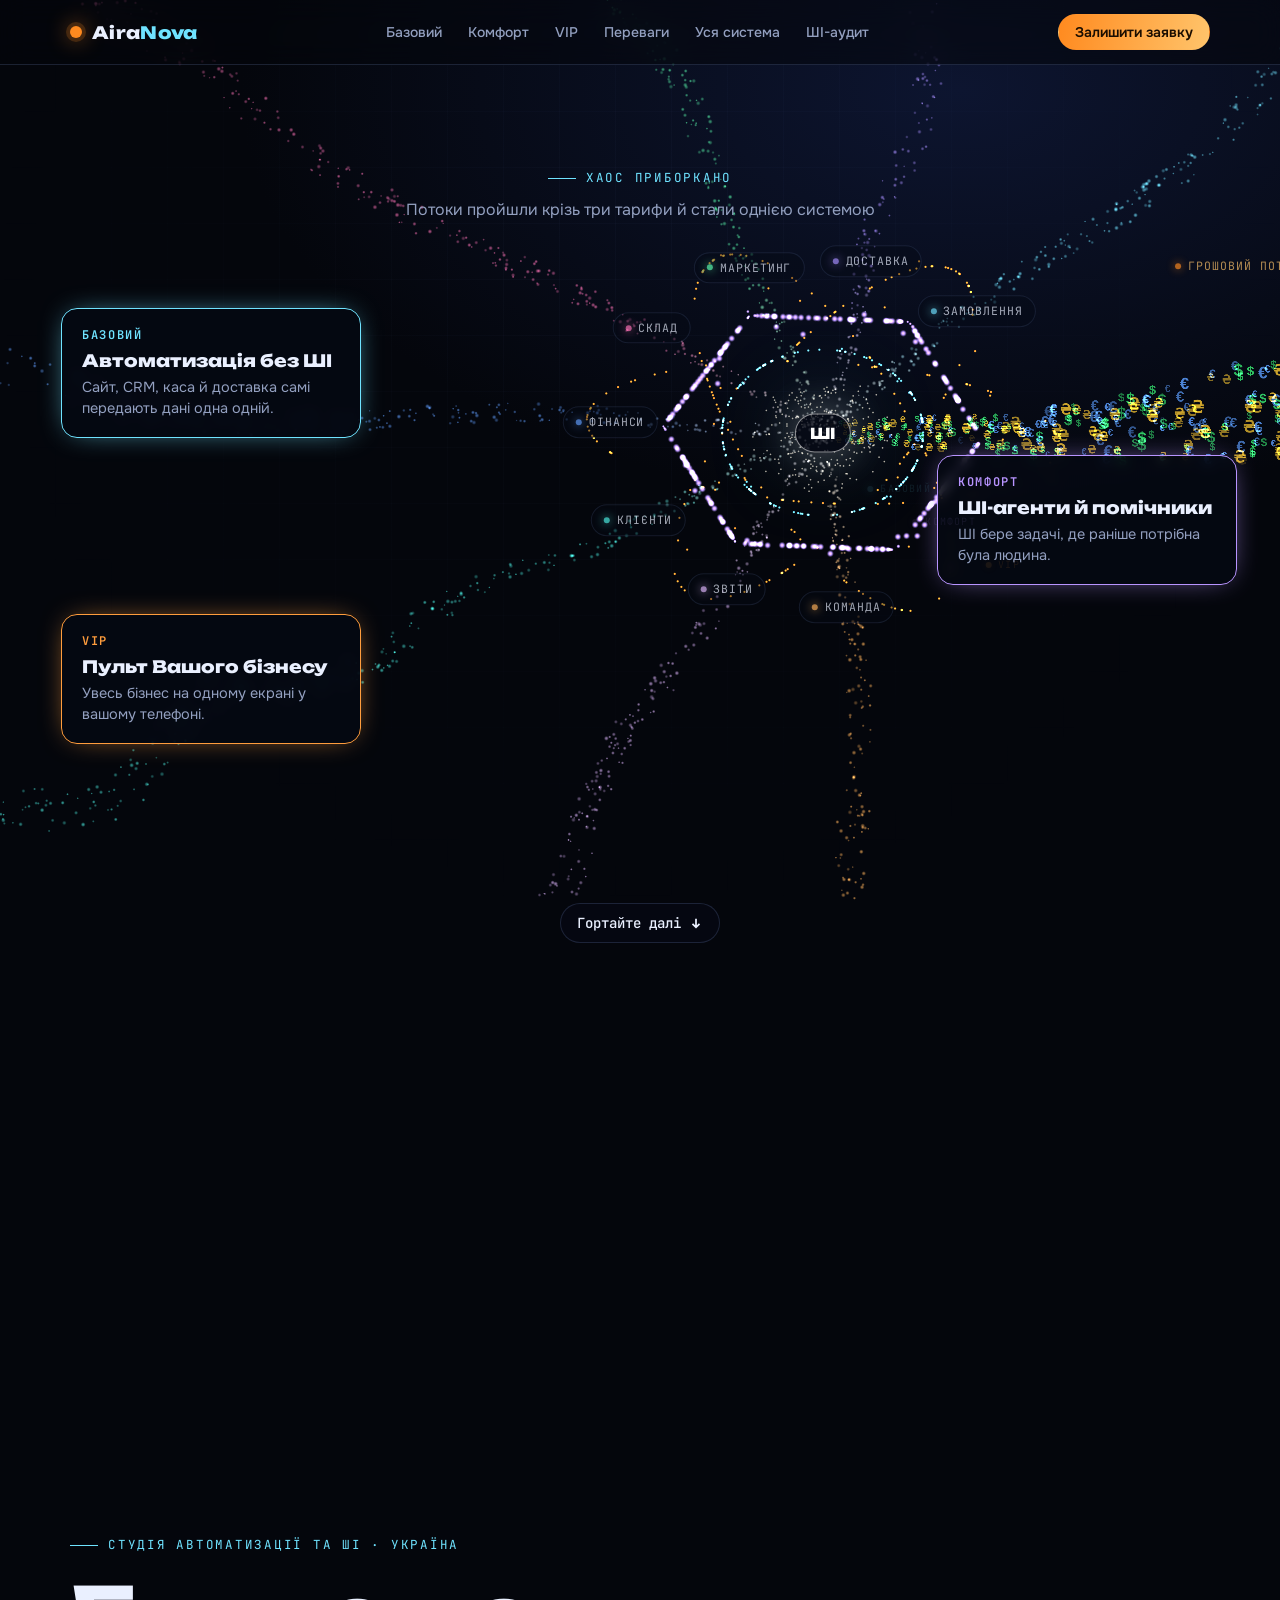
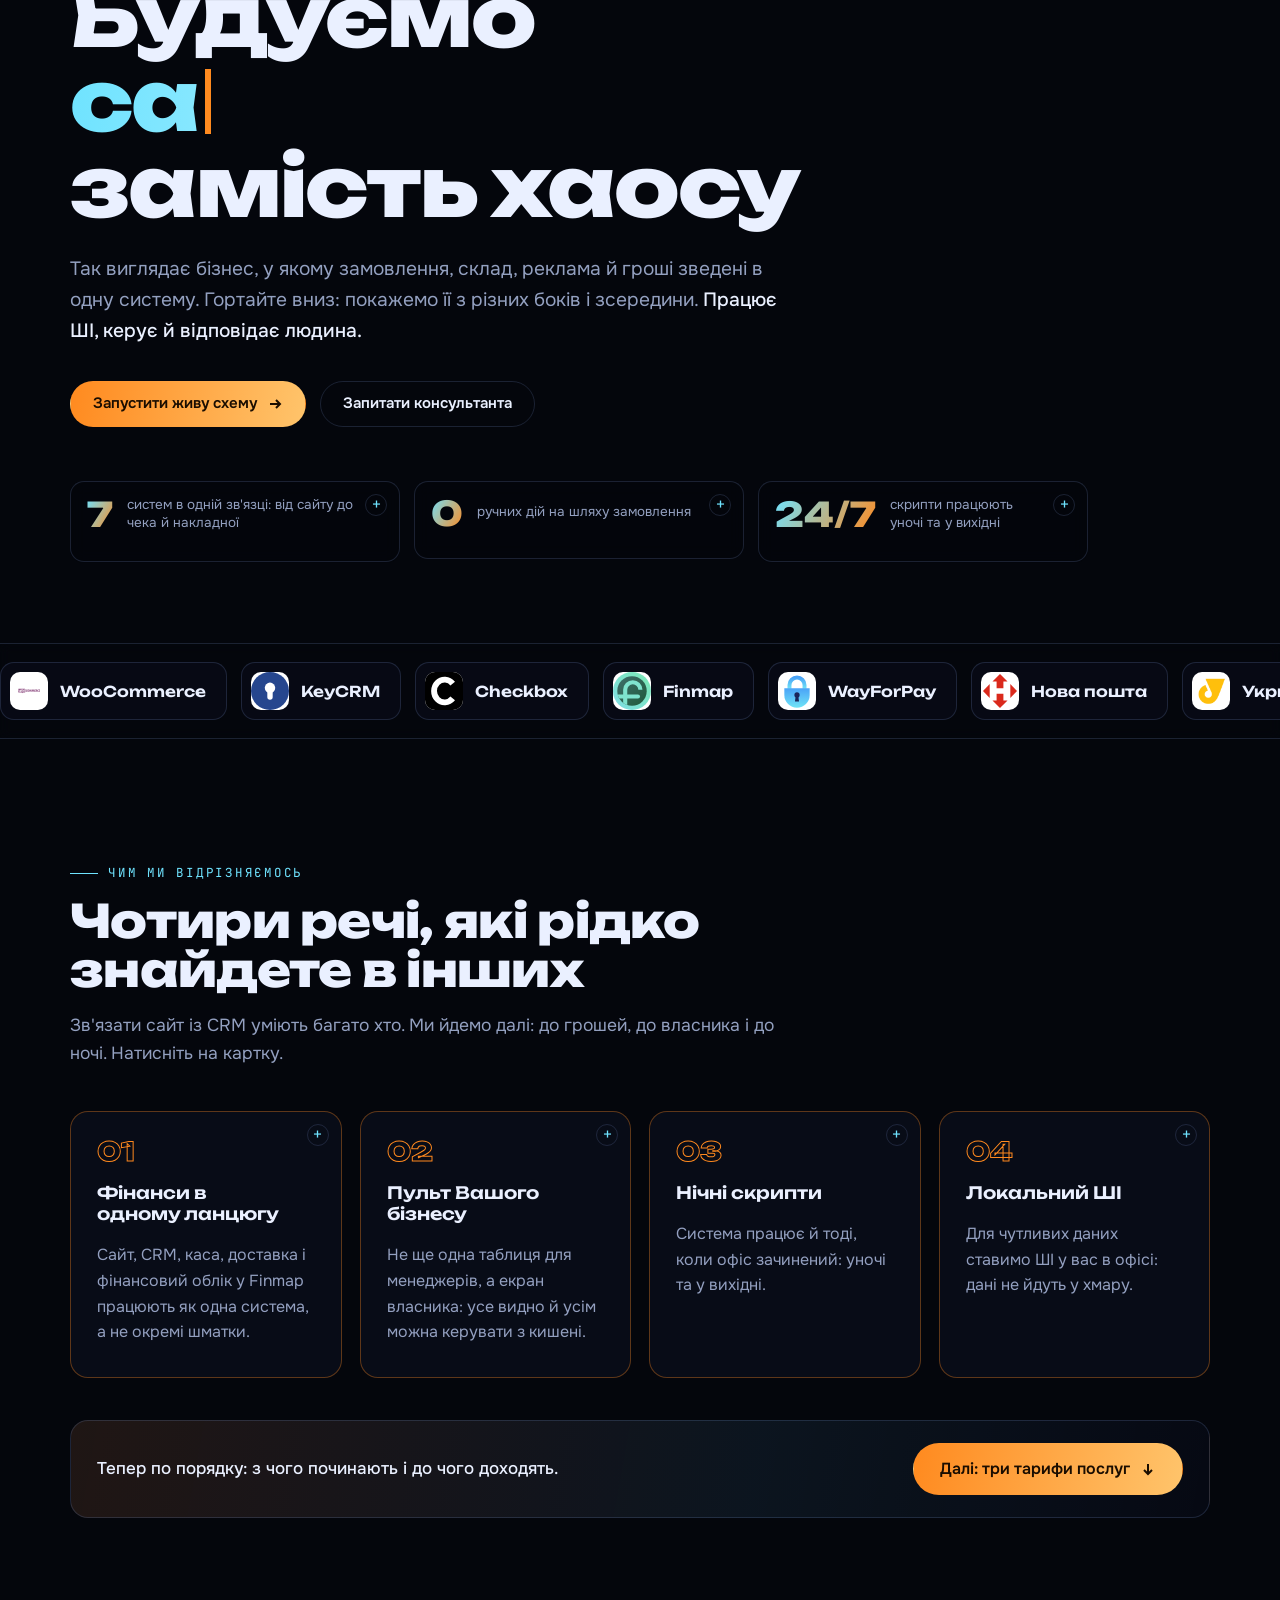
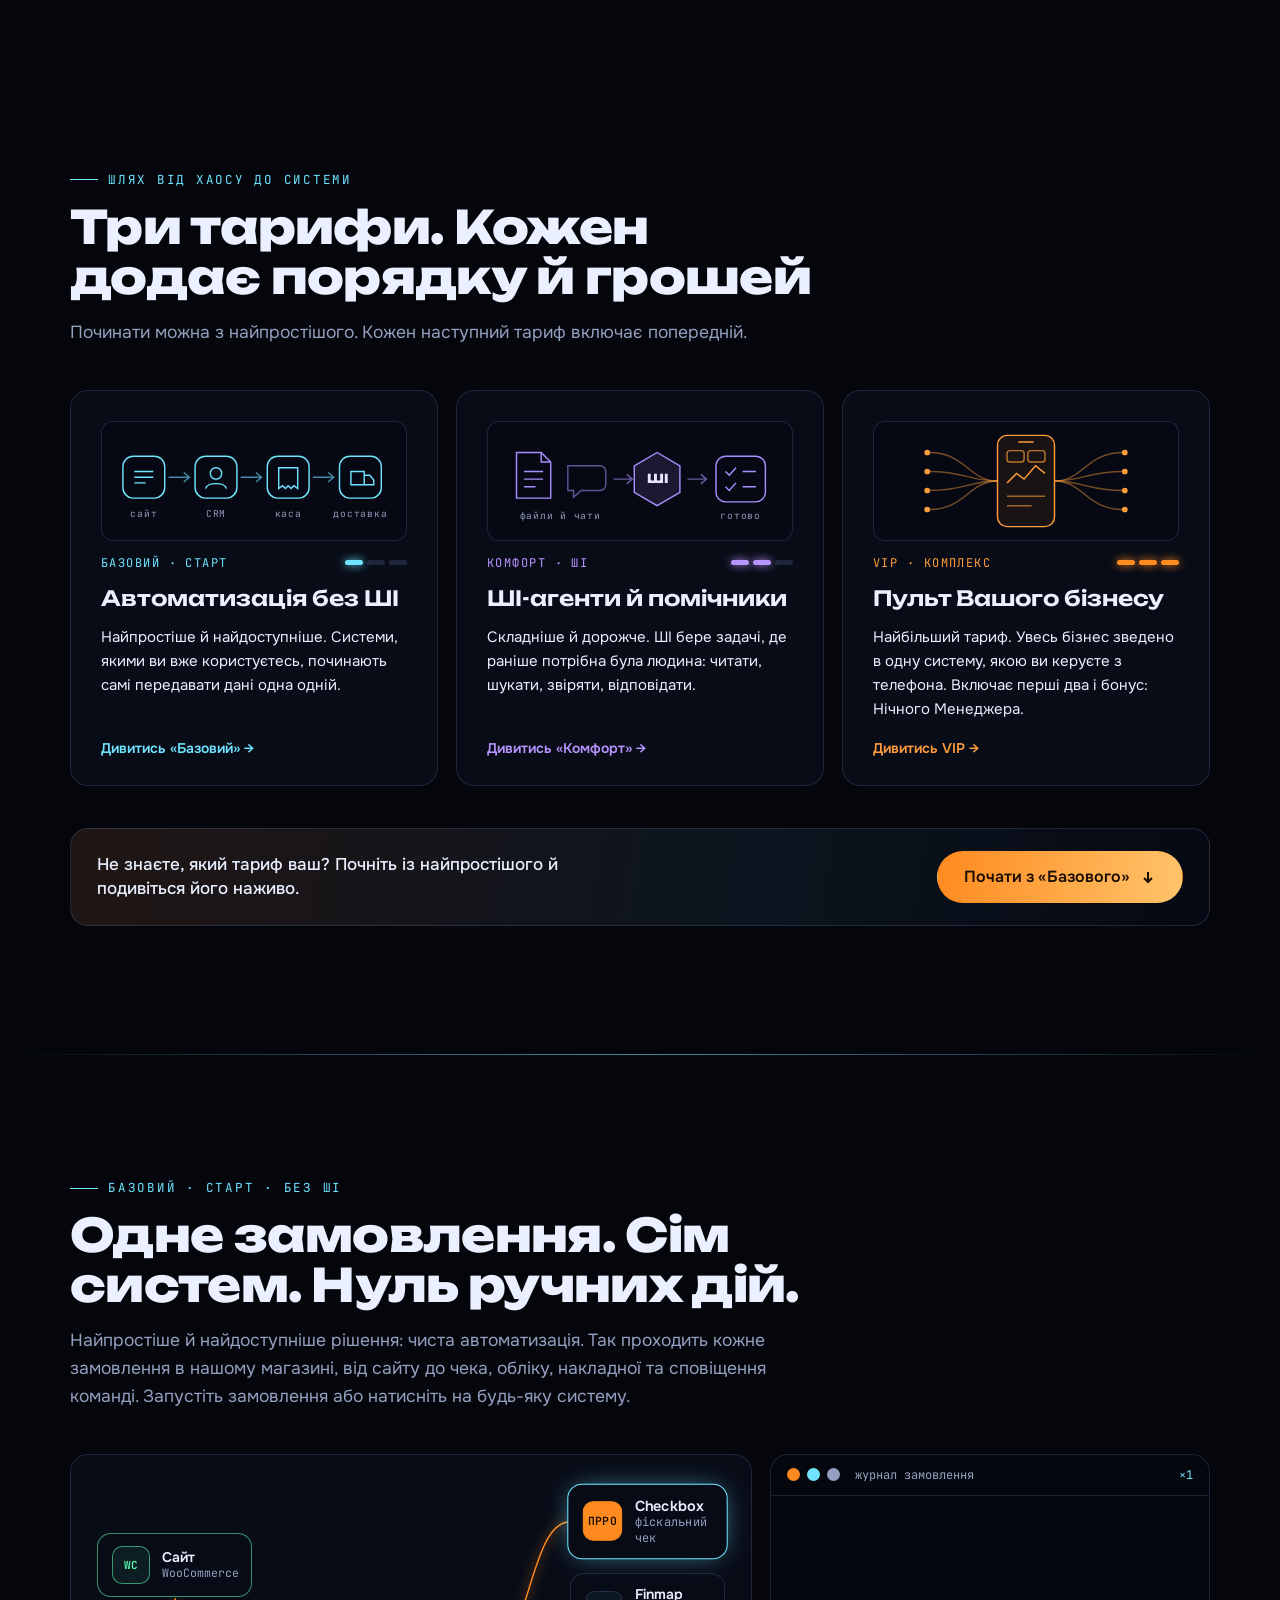
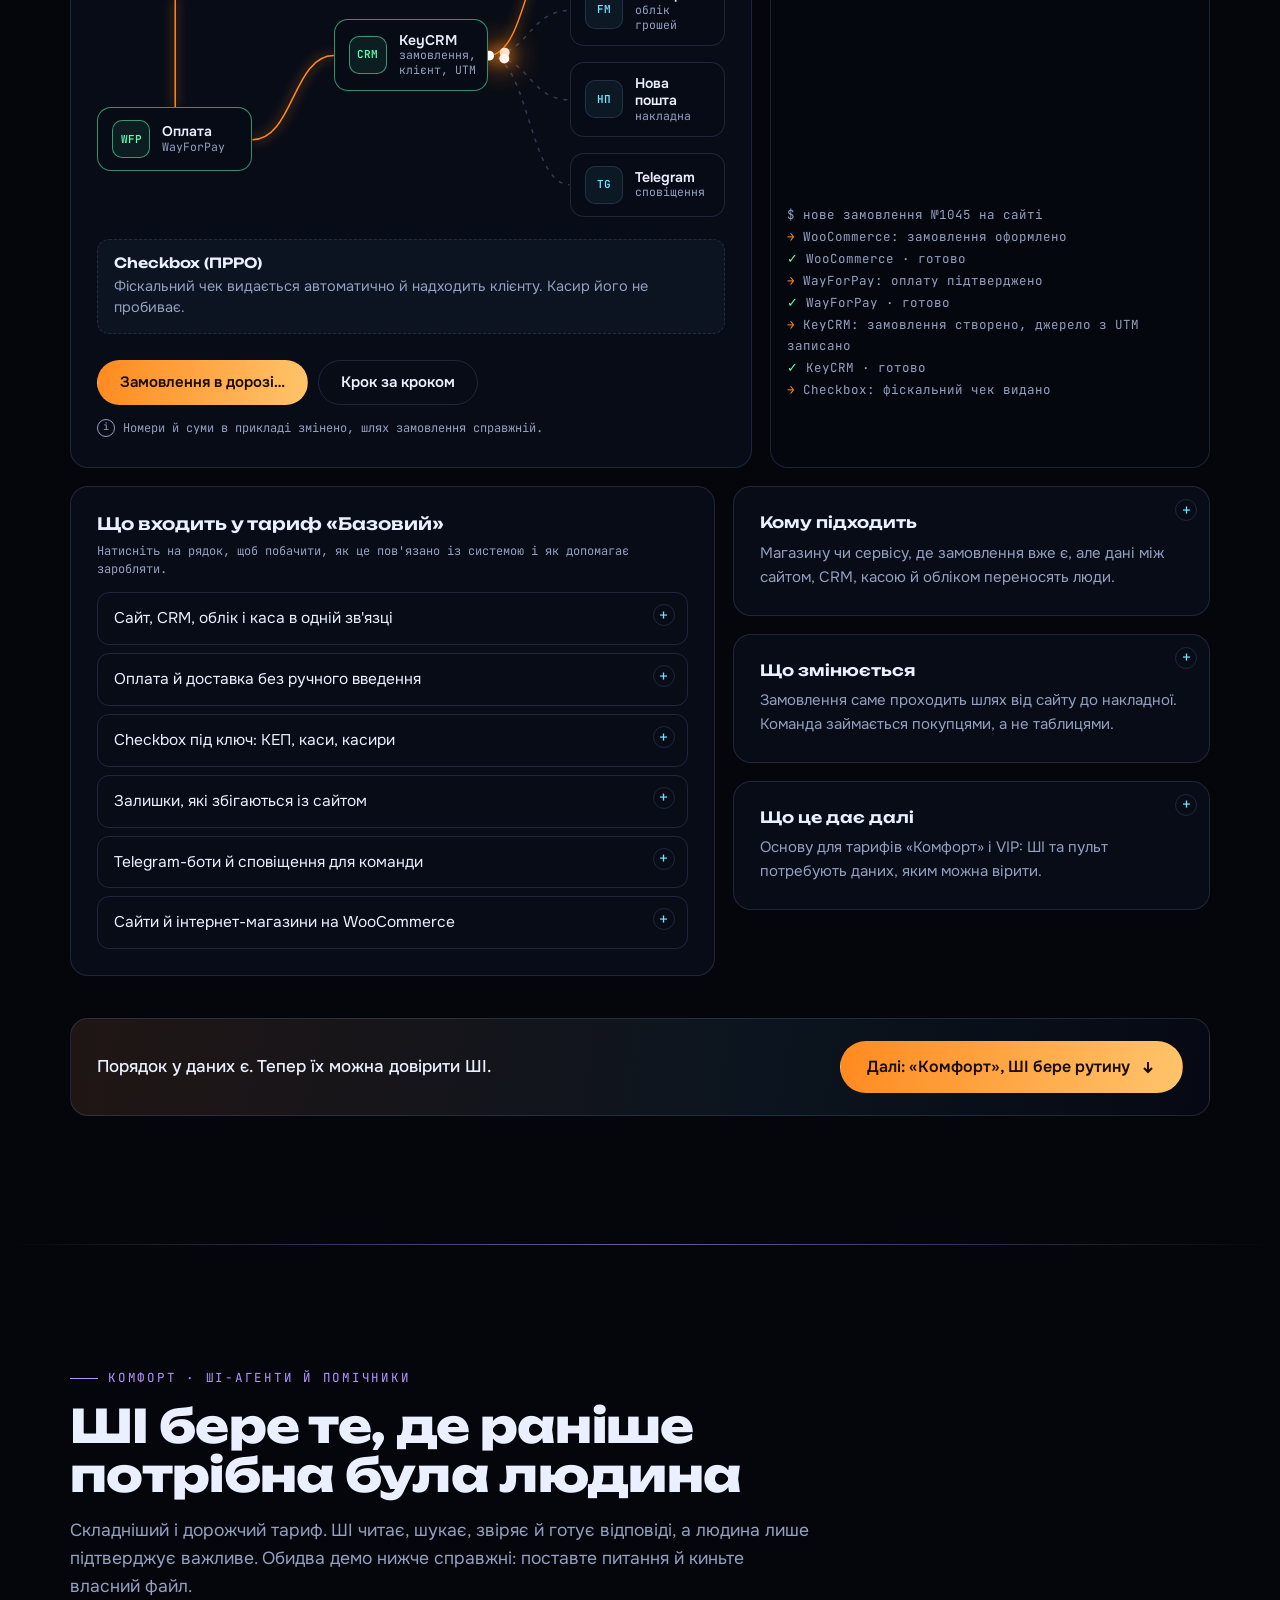
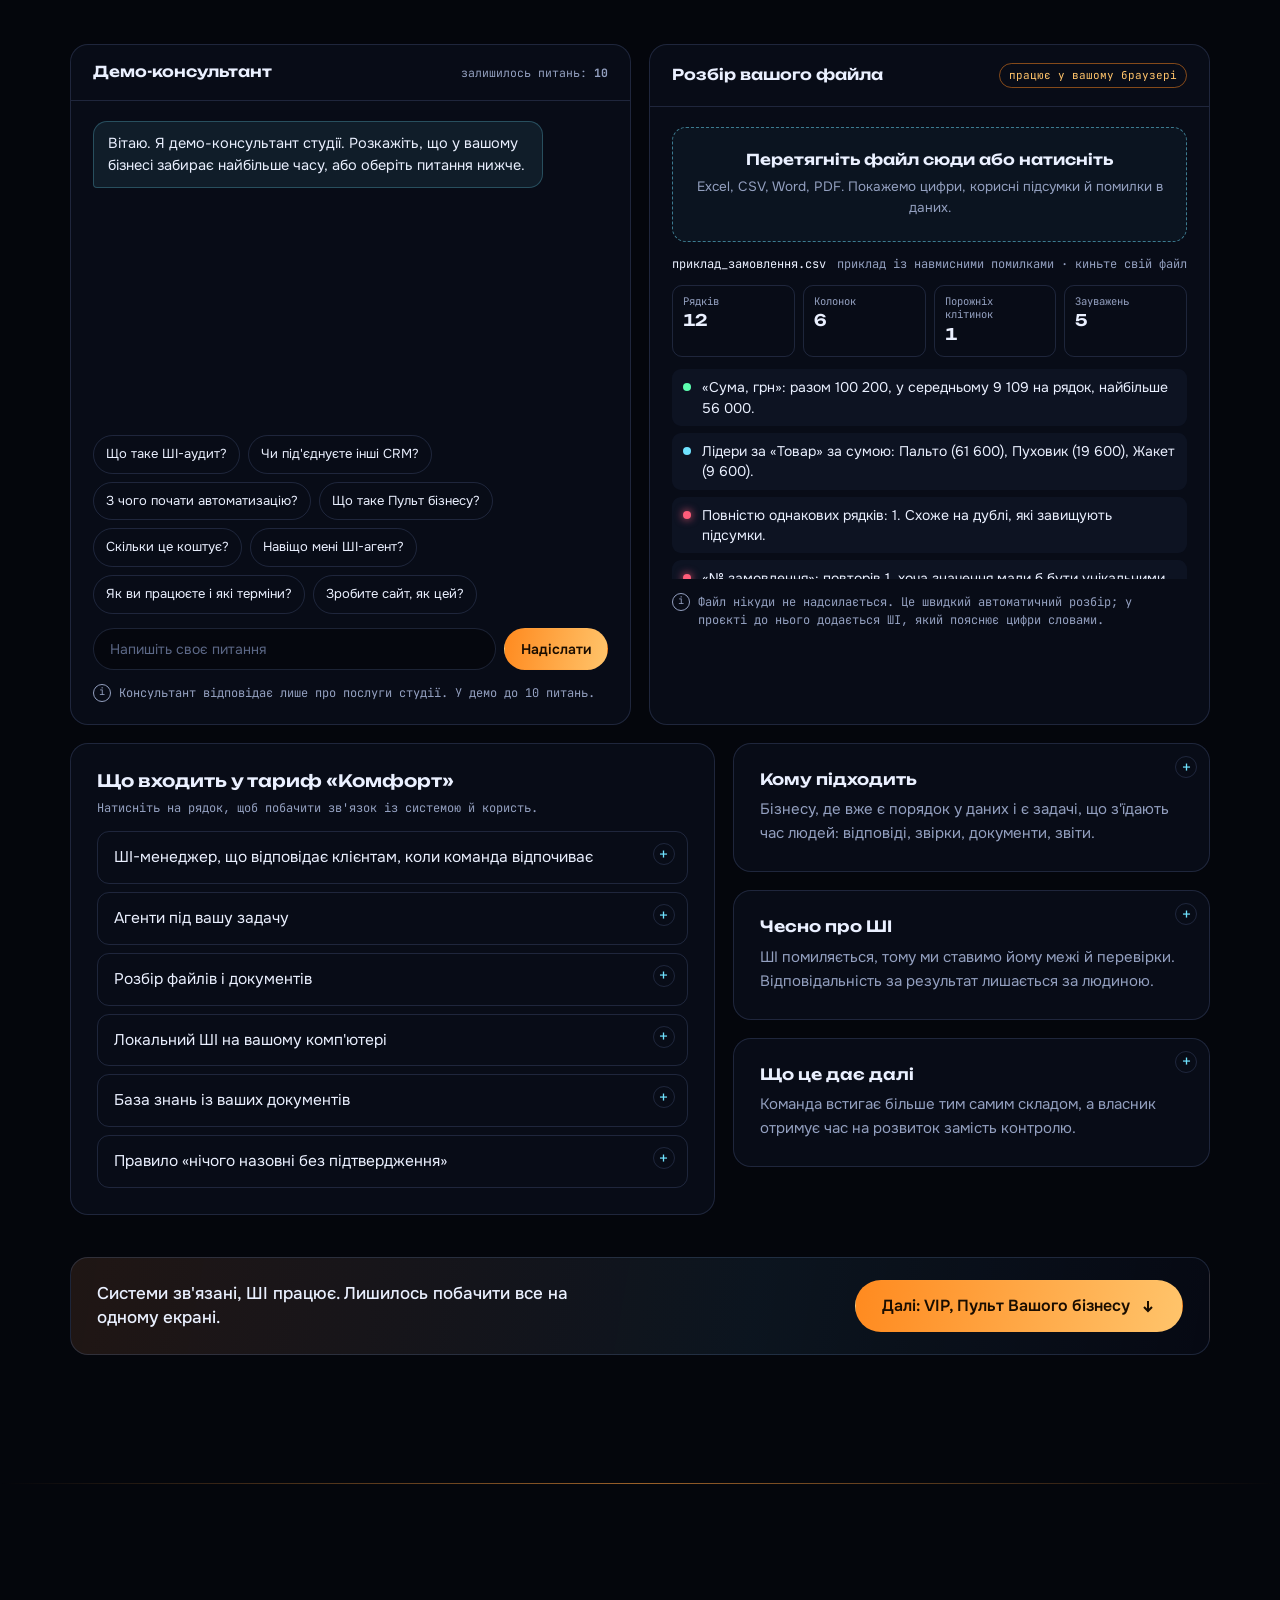
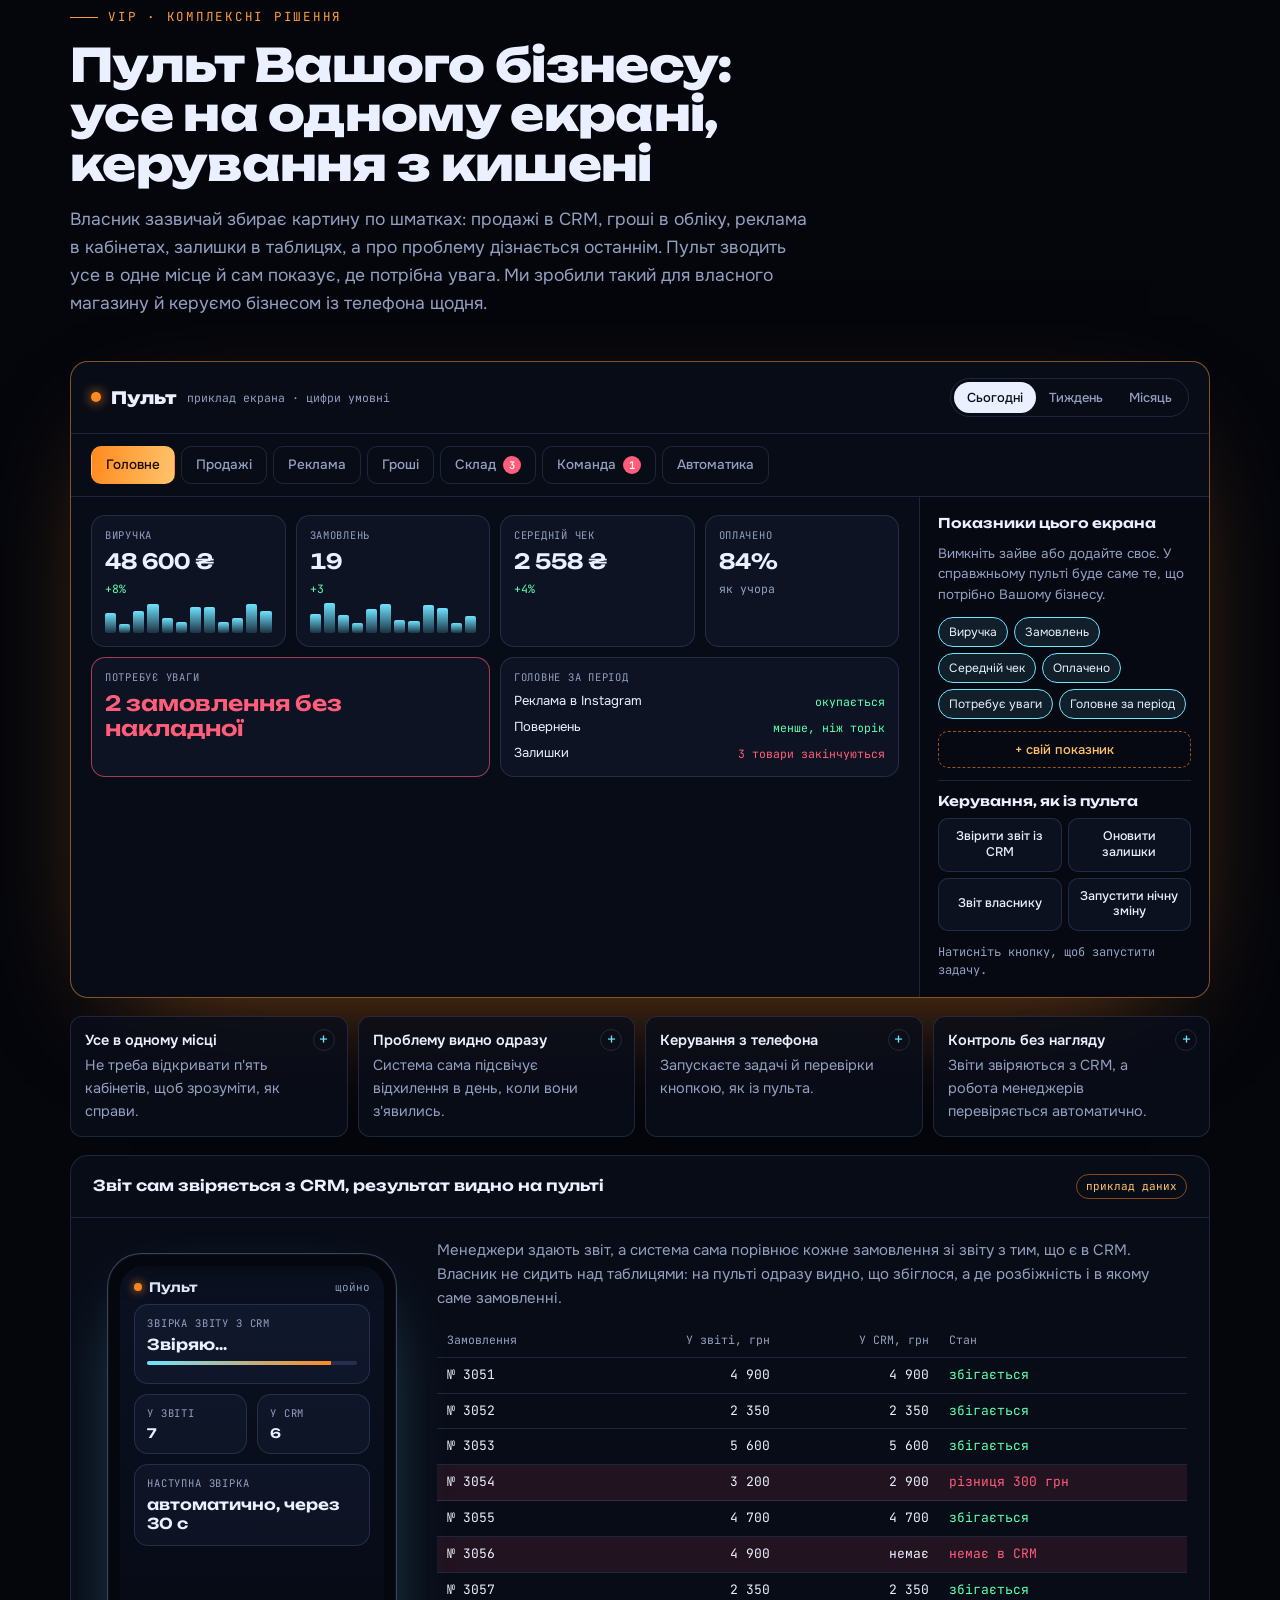
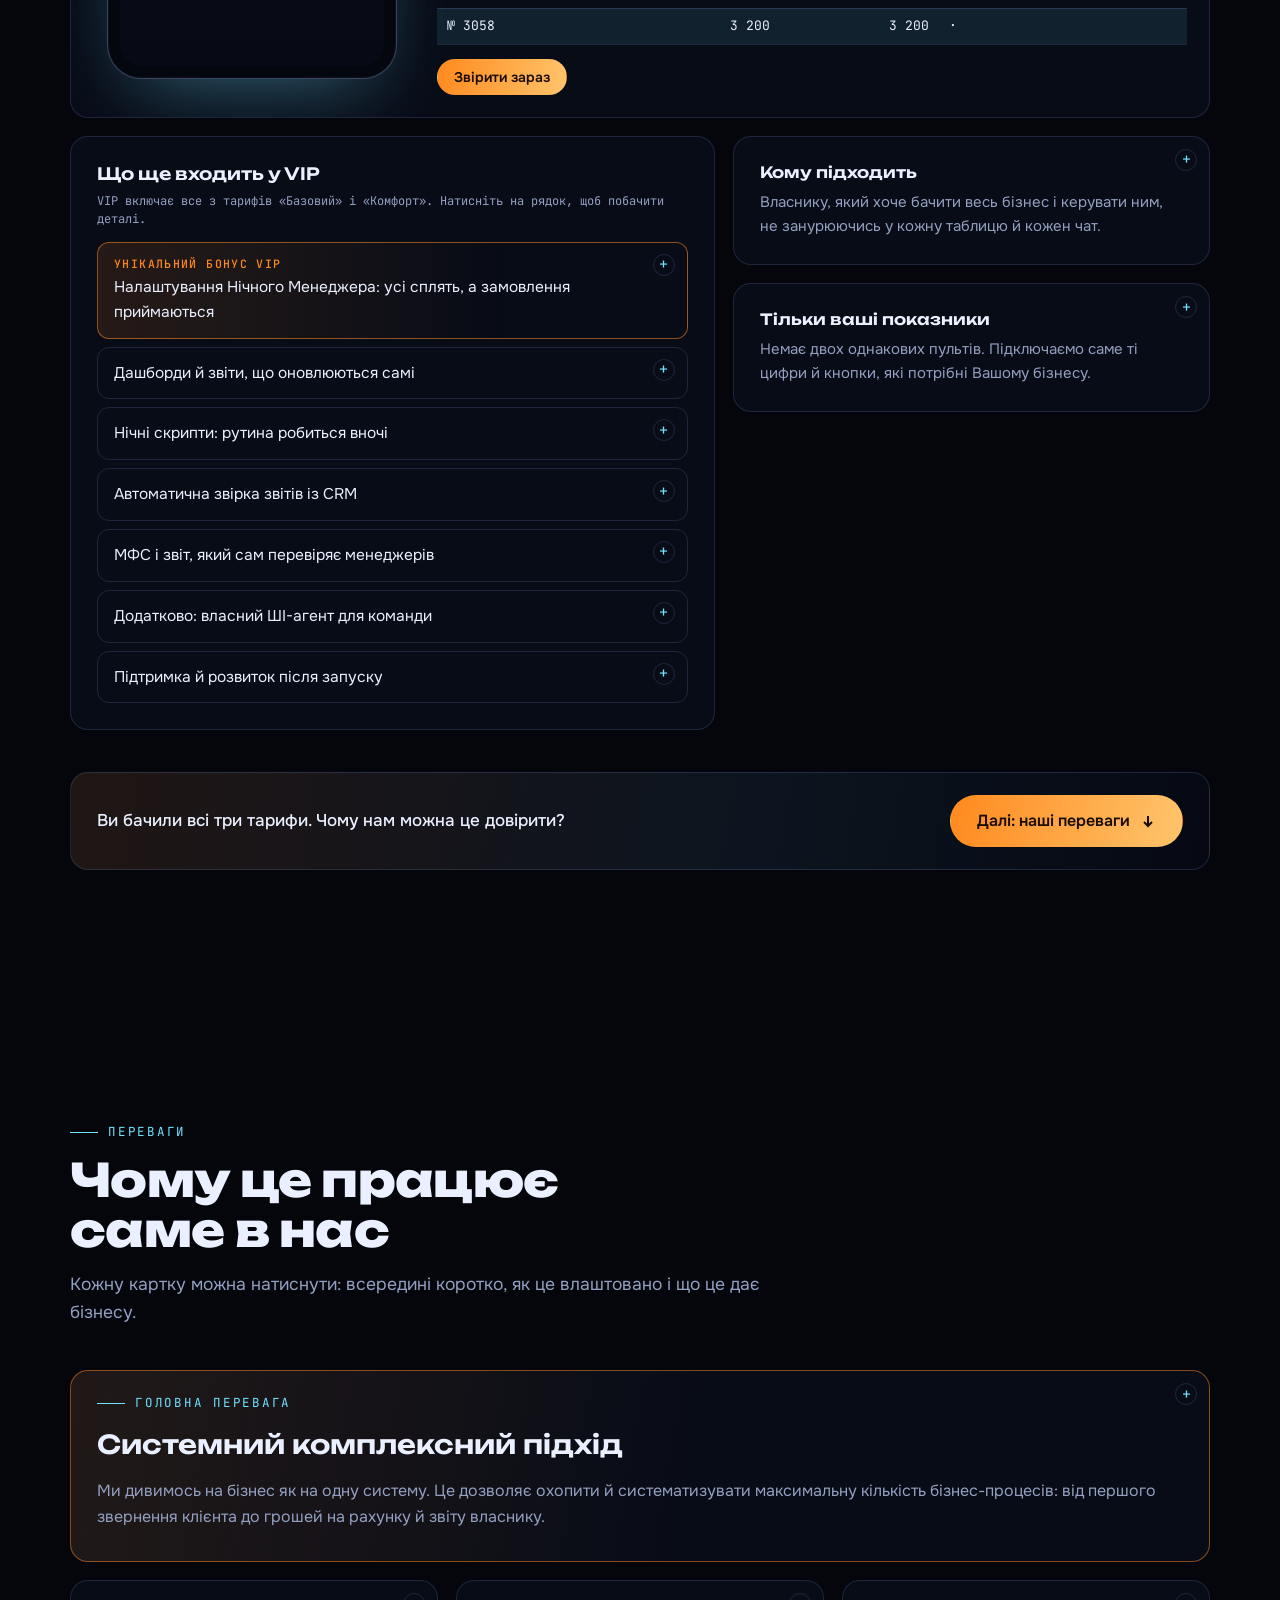
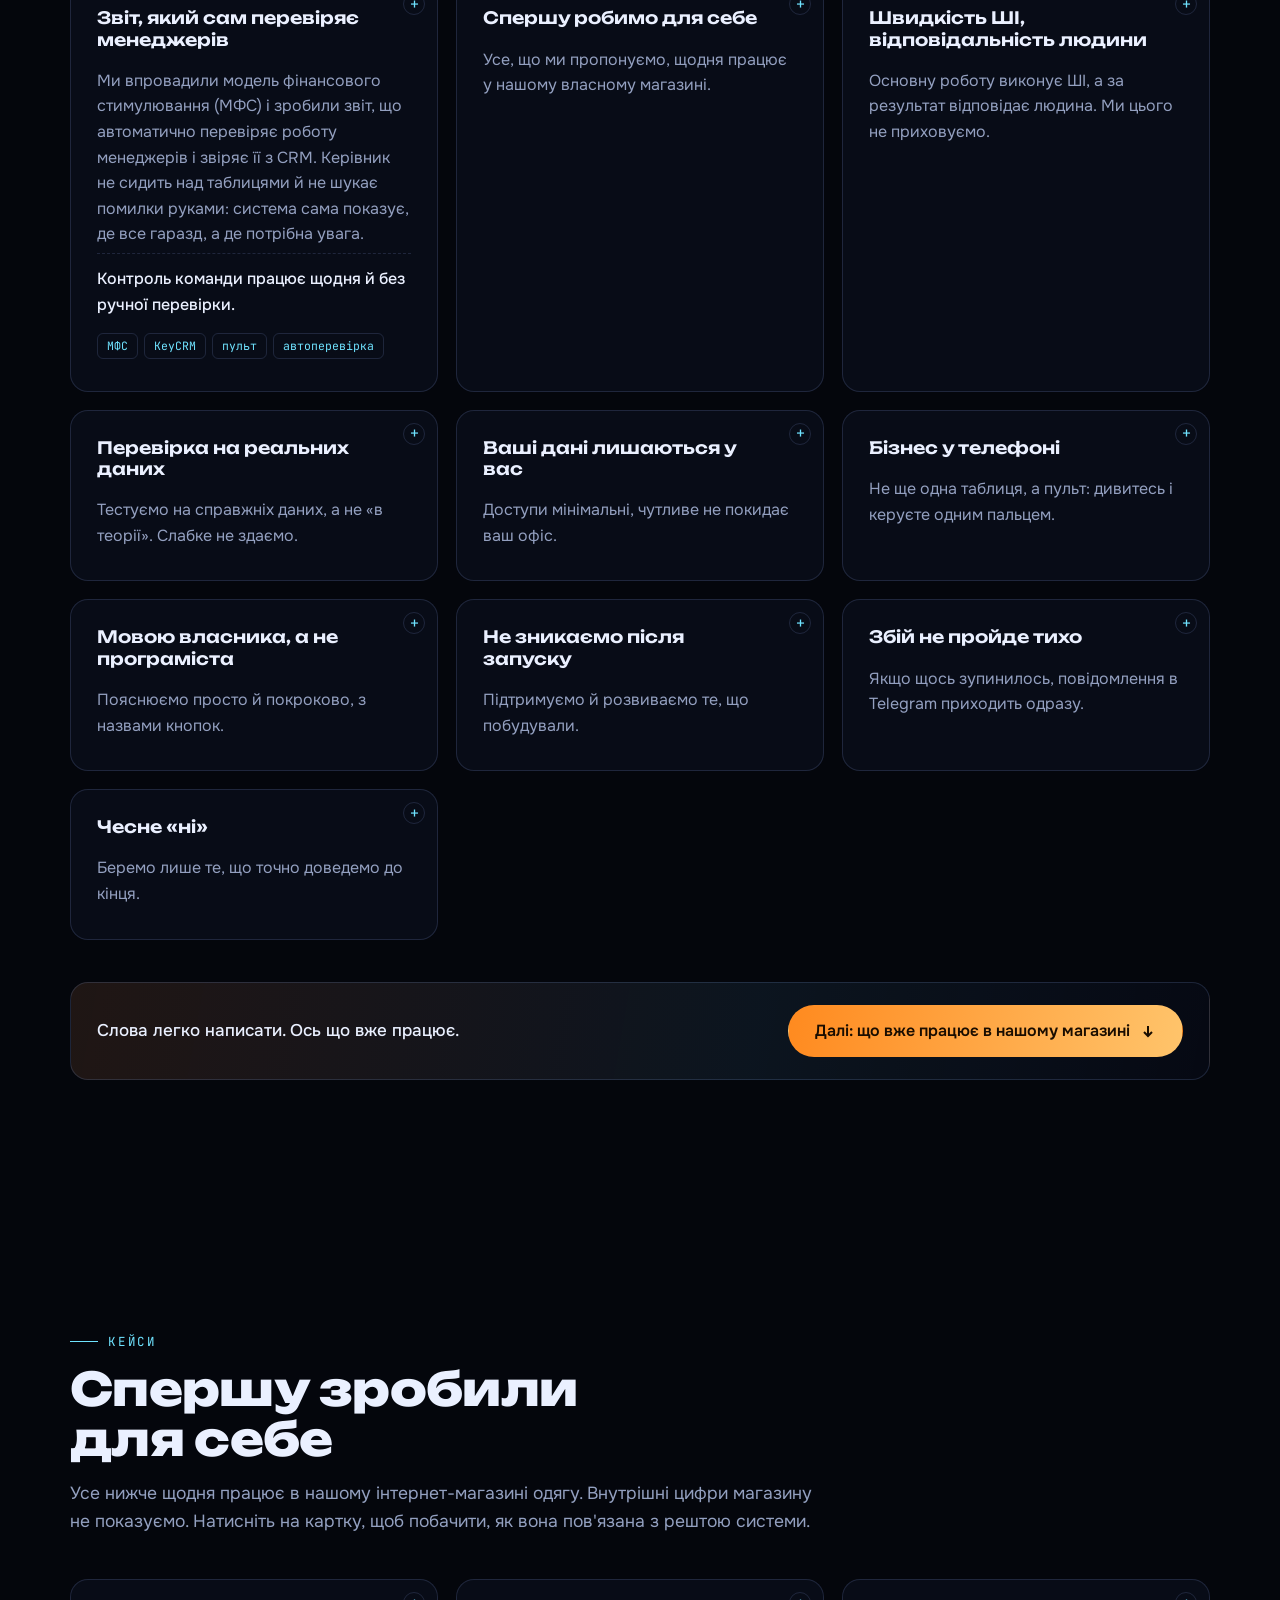
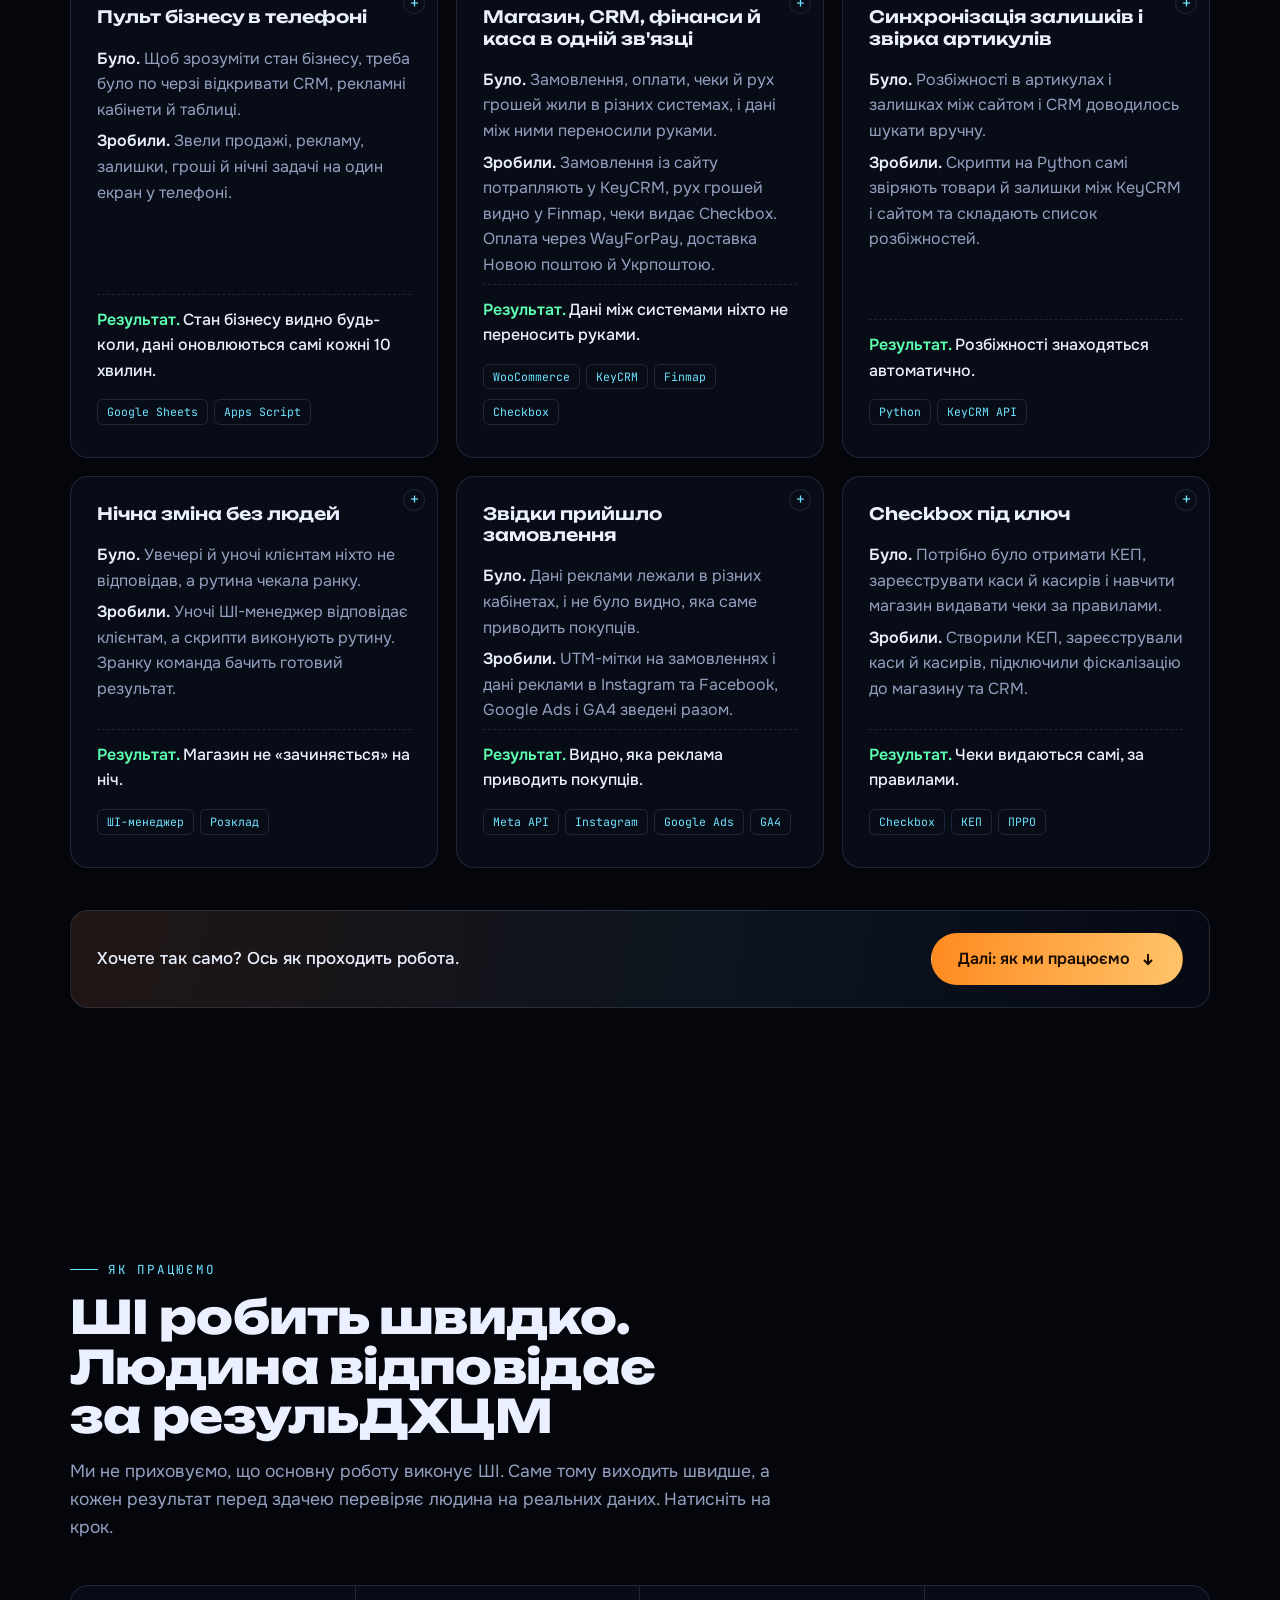
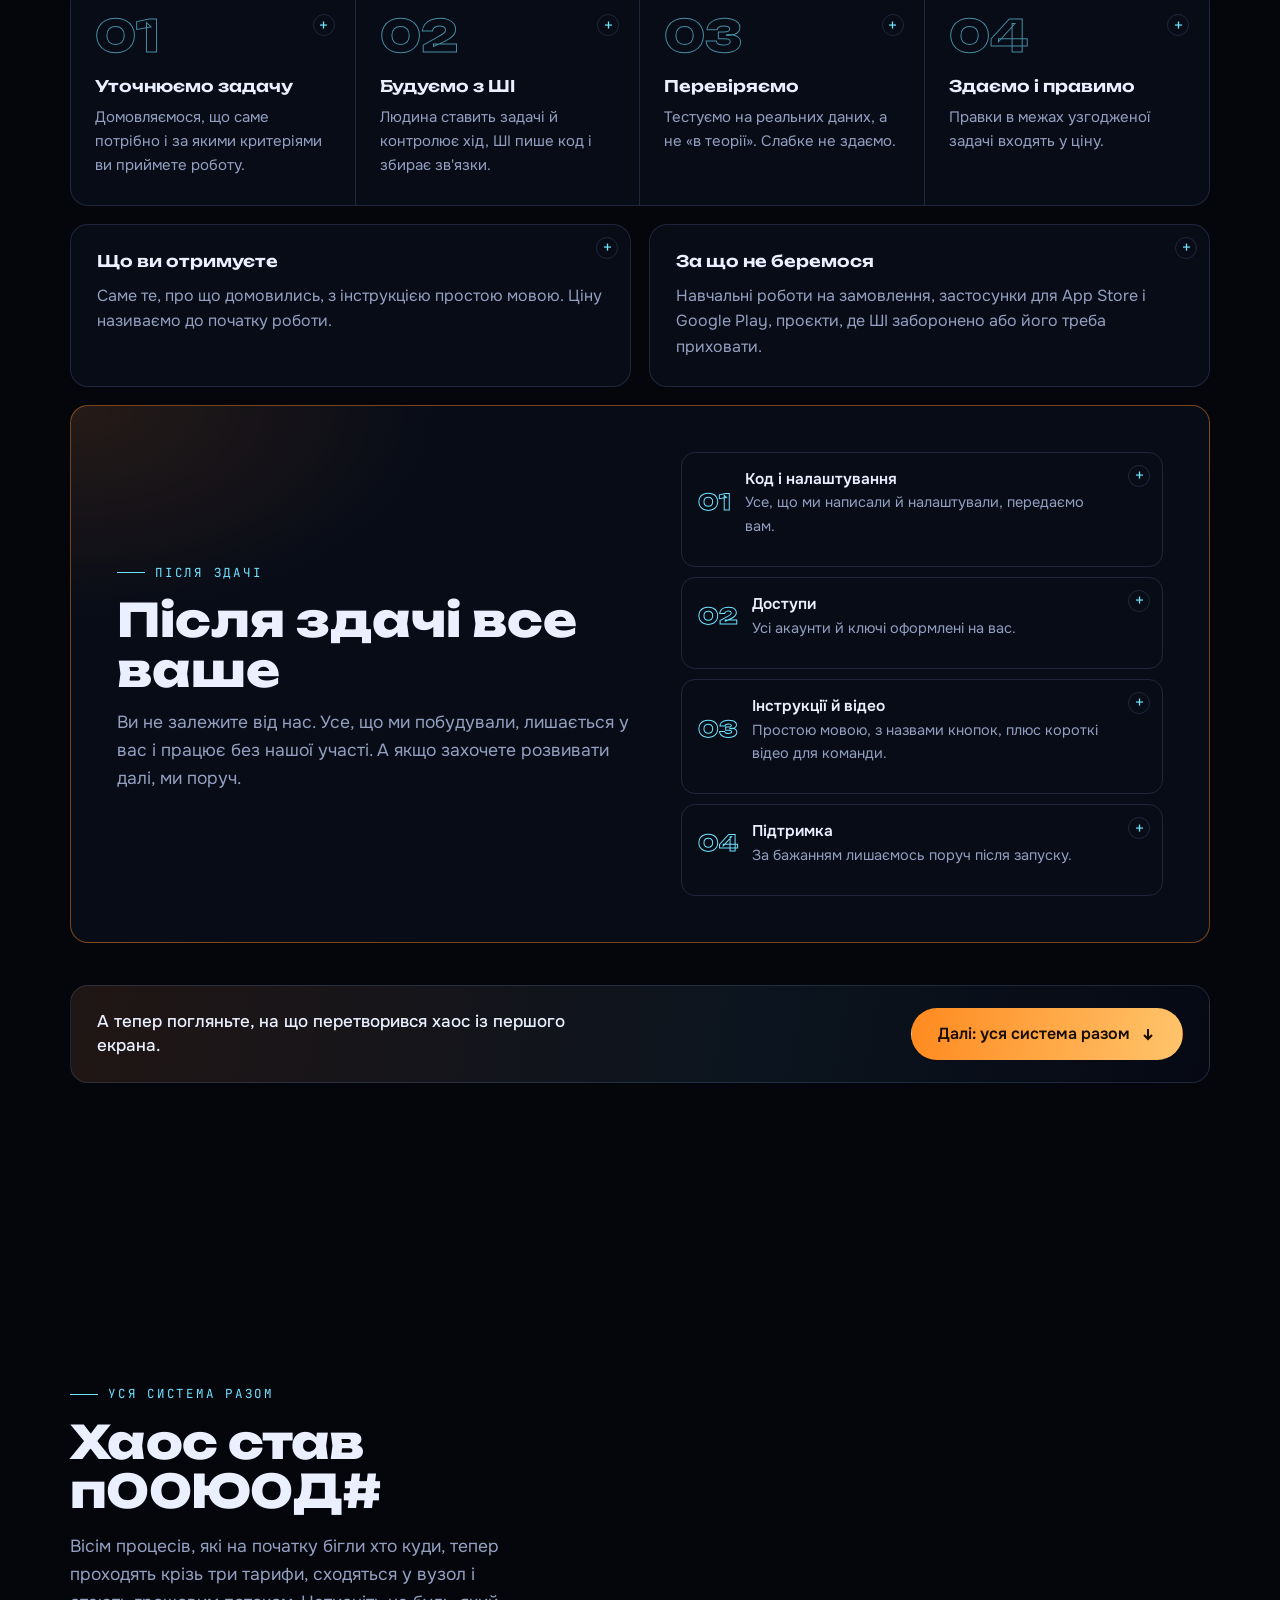
==== commit 472c63fd: "Тест «Скільки коштує вам ручна робота», сторінки послуг, кейси «було, зробили, результат» (#1) Claud" ====
--- a/index.html
+++ b/index.html
@@ -557,6 +557,43 @@
 
 .intro{min-height:150vh;min-height:150svh} .intro .pin{position:sticky;top:0;height:100vh;height:100svh}
 
+/* тест «Скільки коштує вам ручна робота» */
+.rtl{display:grid;gap:8px}
+.rtl label{display:flex!important;gap:12px;align-items:flex-start;cursor:pointer;border:1px solid var(--line);border-radius:14px;padding:12px 14px;transition:border-color .2s,background .2s}
+.rtl label:hover{border-color:rgba(111,227,255,.5)}
+.rtl input{position:absolute;opacity:0;pointer-events:none}
+.rtl i{flex:none;width:20px;height:20px;border:1.5px solid var(--muted);border-radius:6px;margin-top:1px;position:relative;transition:all .2s}
+.rtl input:checked~i{border-color:var(--sig);background:var(--sig)}
+.rtl input:checked~i:after{content:"";position:absolute;left:5px;top:2px;width:6px;height:11px;border:solid #04060c;border-width:0 2px 2px 0;transform:rotate(45deg)}
+.rtl label:has(input:checked){border-color:var(--sig);background:rgba(255,138,31,.08)}
+.rtl input:focus-visible~i{outline:2px solid var(--ice);outline-offset:2px}
+.rtl span{font:400 15px/1.4 var(--f-body);color:var(--fg)}
+.rtt{display:grid;gap:14px}
+.rtt>div{border:1px solid var(--line);border-radius:14px;padding:12px 14px;display:grid;gap:10px}
+.rtt b{font:500 14.5px/1.35 var(--f-body)}
+.dform input[type=number]{width:100%;background:#05070e;border:1px solid var(--line);border-radius:12px;padding:11px 14px;color:var(--fg);font:400 16px/1.45 var(--f-body)}
+.dform input[type=number]:focus{outline:none;border-color:var(--ice)}
+.rtres{display:grid;gap:14px}
+.rtbig{border:1px solid rgba(255,138,31,.5);border-radius:18px;padding:18px 20px;background:radial-gradient(420px 200px at 0% 0%,rgba(255,138,31,.16),transparent 70%),#05070e}
+.rtbig small{display:block;font:400 12px/1.4 var(--f-mono);letter-spacing:.1em;text-transform:uppercase;color:var(--muted)}
+.rtbig strong{display:block;font:800 clamp(30px,6vw,44px)/1.1 var(--f-display);color:var(--sig2);margin:8px 0 4px}
+.rtbig span{color:var(--muted);font-size:14.5px}
+.rtfix{display:grid;gap:8px;margin:0;padding:0;list-style:none}
+.rtfix li{border:1px solid var(--line);border-radius:12px;padding:10px 14px;font-size:14.5px;color:var(--muted)}
+.rtfix li b{display:block;color:var(--fg);font-weight:600}
+.rtfix li em{color:var(--ok);font-style:normal}
+.final .rtlink{background:none;border:0;padding:0;color:var(--fg);font:inherit;text-decoration:underline;text-decoration-color:rgba(234,240,255,.35);text-underline-offset:4px;cursor:pointer}
+.final .rtlink:hover{text-decoration-color:var(--sig)}
+/* окремі сторінки послуг */
+.svbox{margin-top:clamp(60px,9vw,110px);border:1px solid var(--line);border-radius:28px;padding:clamp(24px,4vw,44px);background:rgba(4,6,12,.88);backdrop-filter:blur(6px)}
+.svl{display:grid;grid-template-columns:repeat(4,1fr);gap:14px;margin-top:26px}
+.svl a{display:grid;gap:8px;align-content:start;border:1px solid var(--line);border-radius:18px;padding:18px;background:var(--panel2);color:var(--fg);text-decoration:none;transition:border-color .25s,transform .25s}
+.svl a:hover{border-color:var(--ice);transform:translateY(-2px)}
+.svl b{font:600 16px/1.3 var(--f-display)} .svl span{color:var(--muted);font-size:14px}
+.svl i{font:400 12px var(--f-mono);color:var(--ice);font-style:normal}
+@media (max-width:900px){.svl{grid-template-columns:1fr 1fr}}
+@media (max-width:560px){.svl{grid-template-columns:1fr}}
+.case p b{color:var(--fg);font-weight:600} #cases .res:before{content:"Результат. ";color:var(--ok);font-weight:600} .case p.was{color:var(--muted)}
 </style>
 
 </head>
@@ -844,6 +881,7 @@
     <article class="card case tilt rv" data-more="Пульт відкривається в телефоні: показники, сповіщення й кнопки запуску задач під рукою.|Власник керує бізнесом із будь-якого місця й не дізнається про проблему останнім."><h3>Бізнес у телефоні</h3><p>Не ще одна таблиця, а пульт: дивитесь і керуєте одним пальцем.</p></article>
     <article class="card case tilt rv" data-more="До кожного рішення додаємо інструкцію без жаргону: що це, як користуватись, що робити, якщо зупинилось.|Команда користується системою з першого дня, а не обходить її стороною."><h3>Мовою власника, а не програміста</h3><p>Пояснюємо просто й покроково, з назвами кнопок.</p></article>
     <article class="card case tilt rv" data-more="Після запуску можемо взяти систему на підтримку: стежимо за зв'язками, додаємо показники й нові задачі.|Вкладення не знецінюються: система розвивається разом із бізнесом."><h3>Не зникаємо після запуску</h3><p>Підтримуємо й розвиваємо те, що побудували.</p></article>
+    <article class="card case tilt rv" data-more="Кожна зв'язка стежить сама за собою. Якщо замовлення не дійшло в CRM, чек не видався або дані перестали оновлюватись, вам і нам одразу приходить повідомлення в Telegram з тим, що саме сталося.|Про проблему ви дізнаєтесь від системи за хвилини, а не від клієнта за кілька днів."><h3>Збій не пройде тихо</h3><p>Якщо щось зупинилось, повідомлення в Telegram приходить одразу.</p></article>
     <article class="card case tilt rv" data-more="Перед роботою робимо аудит і прямо кажемо, де автоматизація окупиться, а де ні.|Ви не платите за те, що вам не потрібно, і знаєте план наперед."><h3>Чесне «ні»</h3><p>Беремо лише те, що точно доведемо до кінця.</p></article>
   </div>
   <div class="next rv"><span>Слова легко написати. Ось що вже працює.</span><a class="btn mag" href="#cases">Далі: що вже працює в нашому магазині <svg viewBox="0 0 16 16" fill="none" stroke="currentColor" stroke-width="2"><path d="M8 3v10M4 9l4 4 4-4"/></svg></a></div>
@@ -856,12 +894,12 @@
     <p>Усе нижче щодня працює в нашому інтернет-магазині одягу. Внутрішні цифри магазину не показуємо. Натисніть на картку, щоб побачити, як вона пов'язана з рештою системи.</p>
   </div>
   <div class="cases">
-    <article class="card case tilt rv" data-more="Пульт забирає дані з CRM, обліку, реклами й сайту та оновлюється сам. З нього ж запускаються звірки й задачі.|Власник бачить відхилення того ж дня й реагує, поки воно не стало збитком."><h3>Пульт бізнесу в телефоні</h3><p>Продажі, реклама, залишки, гроші й нічні задачі зведені на один екран, який оновлюється сам.</p><p class="res">Стан бізнесу видно будь-коли, без вивантажень.</p><div><span class="tag">Google Sheets</span><span class="tag">Apps Script</span></div></article>
-    <article class="card case tilt rv" data-more="KeyCRM стоїть у центрі: приймає замовлення із сайту й роздає команди касі, обліку та доставці.|Та сама команда обробляє більше замовлень, бо не витрачає час на перенесення даних."><h3>Магазин, CRM, фінанси й каса в одній зв'язці</h3><p>Замовлення із сайту потрапляють у KeyCRM, рух грошей видно у Finmap, чеки видає Checkbox. Оплата через WayForPay, доставка Новою поштою й Укрпоштою.</p><p class="res">Дані між системами ніхто не переносить руками.</p><div><span class="tag">WooCommerce</span><span class="tag">KeyCRM</span><span class="tag">Finmap</span><span class="tag">Checkbox</span></div></article>
-    <article class="card case tilt rv" data-more="Скрипт порівнює товари й залишки в KeyCRM і на сайті та складає список розбіжностей для виправлення.|Немає продажів товару, якого вже нема, і немає «невидимих» залишків, що лежать без руху."><h3>Синхронізація залишків і звірка артикулів</h3><p>Скрипти на Python звіряють товари й залишки між KeyCRM і сайтом та знаходять розбіжності в артикулах.</p><p class="res">Розбіжності знаходяться автоматично.</p><div><span class="tag">Python</span><span class="tag">KeyCRM API</span></div></article>
-    <article class="card case tilt rv" data-more="Нічний ШІ-менеджер відповідає клієнтам за скриптами, звіряє оплати й лишає команді зведення на ранок.|Нічні звернення перетворюються на замовлення, а не на втрачених клієнтів."><h3>Нічна зміна без людей</h3><p>Уночі ШІ-менеджер відповідає клієнтам, а скрипти виконують рутину. Зранку команда бачить готовий результат.</p><p class="res">Магазин не «зачиняється» на ніч.</p><div><span class="tag">ШІ-менеджер</span><span class="tag">Розклад</span></div></article>
-    <article class="card case tilt rv" data-more="UTM-мітки із замовлень зводяться з витратами з Meta, Google Ads і GA4 на одному екрані пульта.|Бюджет іде в рекламу, яка приводить покупців, а не просто перегляди."><h3>Звідки прийшло замовлення</h3><p>UTM-мітки на замовленнях і дані реклами в Instagram та Facebook, Google Ads і GA4 зведені разом.</p><p class="res">Видно, яка реклама приводить покупців.</p><div><span class="tag">Meta API</span><span class="tag">Instagram</span><span class="tag">Google Ads</span><span class="tag">GA4</span></div></article>
-    <article class="card case tilt rv" data-more="Каса під'єднана до CRM: чек формується з оплаченого замовлення й надходить клієнту.|Фіскалізація не забирає часу команди й не залежить від того, чи хтось не забув."><h3>Checkbox під ключ</h3><p>Створення КЕП, реєстрація кас і касирів, підключення фіскалізації до магазину та CRM.</p><p class="res">Чеки видаються самі, за правилами.</p><div><span class="tag">Checkbox</span><span class="tag">КЕП</span><span class="tag">ПРРО</span></div></article>
+    <article class="card case tilt rv" data-more="Пульт забирає дані з CRM, обліку, реклами й сайту та оновлюється сам. З нього ж запускаються звірки й задачі.|Власник бачить відхилення того ж дня й реагує, поки воно не стало збитком."><h3>Пульт бізнесу в телефоні</h3><p class="was"><b>Було.</b> Щоб зрозуміти стан бізнесу, треба було по черзі відкривати CRM, рекламні кабінети й таблиці.</p><p><b>Зробили.</b> Звели продажі, рекламу, залишки, гроші й нічні задачі на один екран у телефоні.</p><p class="res">Стан бізнесу видно будь-коли, дані оновлюються самі кожні 10 хвилин.</p><div><span class="tag">Google Sheets</span><span class="tag">Apps Script</span></div></article>
+    <article class="card case tilt rv" data-more="KeyCRM стоїть у центрі: приймає замовлення із сайту й роздає команди касі, обліку та доставці.|Та сама команда обробляє більше замовлень, бо не витрачає час на перенесення даних."><h3>Магазин, CRM, фінанси й каса в одній зв'язці</h3><p class="was"><b>Було.</b> Замовлення, оплати, чеки й рух грошей жили в різних системах, і дані між ними переносили руками.</p><p><b>Зробили.</b> Замовлення із сайту потрапляють у KeyCRM, рух грошей видно у Finmap, чеки видає Checkbox. Оплата через WayForPay, доставка Новою поштою й Укрпоштою.</p><p class="res">Дані між системами ніхто не переносить руками.</p><div><span class="tag">WooCommerce</span><span class="tag">KeyCRM</span><span class="tag">Finmap</span><span class="tag">Checkbox</span></div></article>
+    <article class="card case tilt rv" data-more="Скрипт порівнює товари й залишки в KeyCRM і на сайті та складає список розбіжностей для виправлення.|Немає продажів товару, якого вже нема, і немає «невидимих» залишків, що лежать без руху."><h3>Синхронізація залишків і звірка артикулів</h3><p class="was"><b>Було.</b> Розбіжності в артикулах і залишках між сайтом і CRM доводилось шукати вручну.</p><p><b>Зробили.</b> Скрипти на Python самі звіряють товари й залишки між KeyCRM і сайтом та складають список розбіжностей.</p><p class="res">Розбіжності знаходяться автоматично.</p><div><span class="tag">Python</span><span class="tag">KeyCRM API</span></div></article>
+    <article class="card case tilt rv" data-more="Нічний ШІ-менеджер відповідає клієнтам за скриптами, звіряє оплати й лишає команді зведення на ранок.|Нічні звернення перетворюються на замовлення, а не на втрачених клієнтів."><h3>Нічна зміна без людей</h3><p class="was"><b>Було.</b> Увечері й уночі клієнтам ніхто не відповідав, а рутина чекала ранку.</p><p><b>Зробили.</b> Уночі ШІ-менеджер відповідає клієнтам, а скрипти виконують рутину. Зранку команда бачить готовий результат.</p><p class="res">Магазин не «зачиняється» на ніч.</p><div><span class="tag">ШІ-менеджер</span><span class="tag">Розклад</span></div></article>
+    <article class="card case tilt rv" data-more="UTM-мітки із замовлень зводяться з витратами з Meta, Google Ads і GA4 на одному екрані пульта.|Бюджет іде в рекламу, яка приводить покупців, а не просто перегляди."><h3>Звідки прийшло замовлення</h3><p class="was"><b>Було.</b> Дані реклами лежали в різних кабінетах, і не було видно, яка саме приводить покупців.</p><p><b>Зробили.</b> UTM-мітки на замовленнях і дані реклами в Instagram та Facebook, Google Ads і GA4 зведені разом.</p><p class="res">Видно, яка реклама приводить покупців.</p><div><span class="tag">Meta API</span><span class="tag">Instagram</span><span class="tag">Google Ads</span><span class="tag">GA4</span></div></article>
+    <article class="card case tilt rv" data-more="Каса під'єднана до CRM: чек формується з оплаченого замовлення й надходить клієнту.|Фіскалізація не забирає часу команди й не залежить від того, чи хтось не забув."><h3>Checkbox під ключ</h3><p class="was"><b>Було.</b> Потрібно було отримати КЕП, зареєструвати каси й касирів і навчити магазин видавати чеки за правилами.</p><p><b>Зробили.</b> Створили КЕП, зареєстрували каси й касирів, підключили фіскалізацію до магазину та CRM.</p><p class="res">Чеки видаються самі, за правилами.</p><div><span class="tag">Checkbox</span><span class="tag">КЕП</span><span class="tag">ПРРО</span></div></article>
   </div>
   <div class="next rv"><span>Хочете так само? Ось як проходить робота.</span><a class="btn mag" href="#how">Далі: як ми працюємо <svg viewBox="0 0 16 16" fill="none" stroke="currentColor" stroke-width="2"><path d="M8 3v10M4 9l4 4 4-4"/></svg></a></div>
 </div></section>
@@ -891,7 +929,7 @@
     <div class="audl">
       <div data-more="Скрипти, таблиці, зв'язки між системами й налаштування передаємо вам повністю, нічого не тримаємо в себе.|Систему зможе підтримувати й інший виконавець. Ви не прив'язані до нас."><b>01</b><span><strong>Код і налаштування</strong>Усе, що ми написали й налаштували, передаємо вам.</span></div>
       <div data-more="Облікові записи, ключі й інтеграції заводяться на вас і під вашим контролем. Ми працюємо з мінімальними доступами, і ви можете закрити їх будь-коли.|Ваш бізнес не залежить від чужого пароля."><b>02</b><span><strong>Доступи</strong>Усі акаунти й ключі оформлені на вас.</span></div>
-      <div data-more="До кожного рішення додаємо інструкцію без жаргону: що це, як користуватись, що робити, якщо зупинилось. Показуємо команді, як працювати з новим.|Команда користується системою з першого дня, а не обходить її стороною."><b>03</b><span><strong>Інструкції</strong>Простою мовою, покроково, з назвами кнопок.</span></div>
+      <div data-more="До кожного рішення додаємо інструкцію без жаргону: що це, як користуватись, що робити, якщо зупинилось. Записуємо короткі відео на кілька хвилин: як цим користуватись щодня.|Команда користується системою з першого дня, а новий працівник розбирається сам, без вас."><b>03</b><span><strong>Інструкції й відео</strong>Простою мовою, з назвами кнопок, плюс короткі відео для команди.</span></div>
       <div data-more="Після запуску можемо взяти систему на підтримку: стежимо за зв'язками, додаємо показники й нові задачі. Обсяг і умови узгоджуємо окремо.|Вкладення не знецінюються: система розвивається разом із бізнесом."><b>04</b><span><strong>Підтримка</strong>За бажанням лишаємось поруч після запуску.</span></div>
     </div>
   </div>
@@ -928,7 +966,7 @@
     <div class="audl">
       <div data-more="Розбираємо ваші відповіді й матеріали: CRM, таблиці, звіти, регламенти, скрипти продажів, мотивацію команди.|Ви вперше бачите всі процеси на одній схемі й розумієте, де саме втрачається час."><b>01</b><span><strong>Карта процесів</strong>Як насправді рухаються замовлення, гроші й товар.</span></div>
       <div data-more="ШІ проходить по даних і шукає розриви: ручне перенесення, подвійне введення, розбіжності між системами, заявки без відповіді.|Ви бачите втрати в конкретних місцях, а не «десь у процесах»."><b>02</b><span><strong>Де губляться час і гроші</strong>Конкретні місця, а не загальні слова.</span></div>
-      <div data-more="Для кожного місця пропонуємо рішення й тариф: проста зв'язка, ШІ-агент чи показник на пульті. З порядком і ціною.|Ви вкладаєте спершу туди, де віддача найшвидша."><b>03</b><span><strong>План автоматизації</strong>Що робити першим, що другим і скільки це коштуватиме.</span></div>
+      <div data-more="Для кожного місця пропонуємо рішення й тариф: проста зв'язка, ШІ-агент чи показник на пульті. З порядком, ціною й підрахунком, скільки годин і грошей на місяць це звільнить.|Ви бачите користь ще до старту й вкладаєте спершу туди, де віддача найшвидша."><b>03</b><span><strong>План і користь до старту</strong>Що робити першим, скільки це коштуватиме і скільки годин та грошей зекономить.</span></div>
       <div data-more="Якщо автоматизація вам не окупиться або задача не наша, ми так і скажемо.|Аудит корисний навіть без продовження: план лишається у вас."><b>04</b><span><strong>Чесна відповідь</strong>Чи можемо ми бути вам корисні.</span></div>
     </div>
   </div>
@@ -936,14 +974,25 @@
 
 <section class="s" id="contact"><div class="wrap">
   <div class="final rv">
-    <span class="eyebrow">Зв'язок</span>
-    <h2 style="margin-top:18px">Що у вас досі робиться руками?</h2>
-    <p>Залиште заявку: опишіть задачу кількома реченнями. Відповімо особисто, чи можна її автоматизувати, скільки це займе і скільки коштуватиме.</p>
+    <span class="eyebrow">Тест · 1 хвилина · без реєстрації</span>
+    <h2 style="margin-top:18px">Скільки коштує вам ручна робота?</h2>
+    <p>Позначте, що у вас досі робиться руками, і скільки часу це забирає щодня. Тест одразу порахує, скільки годин на місяць іде на рутину, і покаже, що з цього можна передати автоматиці. Результат бачите одразу, контакти лишати не обов'язково.</p>
     <div class="cta" style="justify-content:center;margin-top:0">
-      <button class="btn mag" type="button" data-req>Залишити заявку <svg viewBox="0 0 16 16" fill="none" stroke="currentColor" stroke-width="2"><path d="M5 11l6-6M6 5h5v5"/></svg></button>
-    </div>
-    <p style="margin:22px auto 0;font-size:17px;color:var(--fg)">Напишіть нам, ми спробуємо вам допомогти!</p>
-  </div>
+      <button class="btn mag" type="button" data-rt>Порахувати мої втрати <svg viewBox="0 0 16 16" fill="none" stroke="currentColor" stroke-width="2"><path d="M3 8h10M9 4l4 4-4 4"/></svg></button>
+    </div>
+    <p style="margin:22px auto 0;font-size:17px;color:var(--fg)">Або просто <button type="button" class="rtlink" data-req>напишіть нам</button>, ми спробуємо вам допомогти!</p>
+  </div>
+  <div class="svbox rv"><div class="head" style="margin-bottom:0">
+    <span class="eyebrow">Окремо про кожну послугу</span>
+    <h2 data-scr>Що саме ми налаштовуємо</h2>
+    <p>Короткі сторінки про найчастіші задачі: що болить, що робимо і що ви отримуєте.</p>
+  </div>
+  <div class="svl">
+    <a href="poslugy/keycrm-checkbox/"><i>01</i><b>Сайт, KeyCRM і Checkbox в одній зв'язці</b><span>Замовлення, оплати, чеки й ТТН без ручного перенесення.</span></a>
+    <a href="poslugy/zvirka-zalyshkiv/"><i>02</i><b>Звірка залишків і артикулів</b><span>Сайт і CRM показують однакову наявність, розбіжності видно одразу.</span></a>
+    <a href="poslugy/pult-biznesu/"><i>03</i><b>Пульт вашого бізнесу</b><span>Продажі, гроші, реклама й залишки на одному екрані в телефоні.</span></a>
+    <a href="poslugy/checkbox-pid-klyuch/"><i>04</i><b>Checkbox під ключ</b><span>КЕП, каси, касири й автоматичні чеки за правилами.</span></a>
+  </div></div>
 </div></section>
 
 </main>
@@ -976,6 +1025,28 @@
     <div class="astep" data-s="3" hidden><div class="adone" id="adone"></div></div>
     <p class="aerr" id="aerr" role="alert"></p>
     <footer><button type="button" class="btn ghost sm" id="audb">Назад</button><button type="submit" class="btn sm" id="audgo">Далі</button></footer>
+  </form>
+</dialog>
+
+<dialog id="rt" class="dlg" aria-labelledby="rth">
+  <form id="rtf" class="dform" novalidate>
+    <header><div><span class="eyebrow">Скільки коштує вам ручна робота</span><h3 id="rth">Тест: <span id="rtn">крок 1 із 3</span></h3></div><button type="button" class="xbtn" id="rtx" aria-label="Закрити">×</button></header>
+    <div class="audbar"><i id="rtbar"></i></div>
+    <div class="astep" data-s="0">
+      <fieldset><legend>Що у вас досі робиться руками? Позначте все, що є.</legend><div class="rtl" id="rtl"></div></fieldset>
+    </div>
+    <div class="astep" data-s="1" hidden>
+      <p class="fine" style="font-size:13px">Скільки часу це забирає в середньому за робочий день? Рахуйте разом для всіх людей, хто це робить.</p>
+      <div class="rtt" id="rtt"></div>
+      <label>Скільки коштує година роботи людини, яка це робить? <em>(грн, необов'язково)</em><input type="number" name="rate" min="0" max="10000" step="10" inputmode="numeric" placeholder="Наприклад: 150"></label>
+    </div>
+    <div class="astep" data-s="2" hidden><div class="rtres" id="rtres"></div>
+      <div class="two"><label>Як до вас звертатись?<input type="text" name="name" maxlength="80" autocomplete="name"></label><label>Куди надіслати план?<input type="text" name="contact" maxlength="120" placeholder="пошта, Telegram або телефон"></label></div>
+      <p class="fine">Хочете план, як прибрати цю рутину? Залиште контакт, і ми відповімо особисто. Не хочете, просто закрийте вікно: результат уже ваш.</p>
+    </div>
+    <div class="astep" data-s="3" hidden><div class="adone" id="rtdone"></div></div>
+    <p class="aerr" id="rterr" role="alert"></p>
+    <footer><button type="button" class="btn ghost sm" id="rtb">Назад</button><button type="submit" class="btn sm" id="rtgo">Далі</button></footer>
   </form>
 </dialog>
 
@@ -1639,6 +1710,71 @@
   show(0);
 })();
 
+
+/* ---------- тест «Скільки коштує вам ручна робота» ---------- */
+(function(){
+  var dlg=$('#rt'), form=$('#rtf'); if(!dlg) return;
+  var P=[
+    ['orders','Переношу замовлення із сайту, Instagram чи Telegram у CRM або таблицю','Замовлення самі потрапляють у CRM разом з оплатою й доставкою.'],
+    ['ttn','Створюю ТТН Нової пошти чи Укрпошти вручну','ТТН створюється з CRM, статуси доставки оновлюються самі.'],
+    ['pay','Звіряю оплати й видаю чеки','Checkbox видає чек сам після оплати, гроші видно у Finmap.'],
+    ['stock','Залишки на сайті й у CRM не сходяться, звіряю руками','Скрипт сам звіряє залишки й артикули та показує розбіжності.'],
+    ['night','Відповідаю клієнтам увечері, вночі й у вихідні або втрачаю їх','ШІ-менеджер відповідає на типові питання будь-коли.'],
+    ['report','Збираю цифри бізнесу з різних таблиць і кабінетів','Пульт у телефоні збирає продажі, гроші й залишки сам.'],
+    ['team','Перевіряю звіти менеджерів і рахую їм бонуси','Звіт сам звіряє роботу менеджерів із CRM і рахує бонуси.'],
+    ['ads','Вручну рахую, яка реклама приносить продажі','Мітки на замовленнях і дані реклами зводяться в один звіт.']
+  ];
+  var T=[[15,'15 хв'],[30,'30 хв'],[60,'1 год'],[120,'2 год і більше']], DAYS=22;
+  var list=$('#rtl'), tbox=$('#rtt'), res=$('#rtres'), steps=$$('.astep',form), st=0, bar=$('#rtbar'), num=$('#rtn'), back=$('#rtb'), go=$('#rtgo'), err=$('#rterr'), done=$('#rtdone'), sending=false, summary='';
+  P.forEach(function(p){var l=document.createElement('label');l.innerHTML='<input type="checkbox" name="pain" value="'+p[0]+'"><i></i><span></span>';l.querySelector('span').textContent=p[1];list.appendChild(l)});
+  function picked(){return $$('input[name=pain]:checked',form).map(function(i){return P.filter(function(p){return p[0]===i.value})[0]})}
+  function times(){picked().forEach(function(p){if($('[data-k="'+p[0]+'"]',tbox))return;
+      var d=document.createElement('div');d.setAttribute('data-k',p[0]);var b=document.createElement('b');b.textContent=p[1];d.appendChild(b);
+      var o=document.createElement('div');o.className='opts';T.forEach(function(t,i){var l=document.createElement('label');l.innerHTML='<input type="radio" name="t_'+p[0]+'" value="'+t[0]+'"'+(i===1?' checked':'')+'><span>'+t[1]+'</span>';o.appendChild(l)});d.appendChild(o);tbox.appendChild(d)});
+    var keep=picked().map(function(p){return p[0]});$$('[data-k]',tbox).forEach(function(d){d.hidden=keep.indexOf(d.getAttribute('data-k'))<0})}
+  function fmt(n){return Math.round(n).toLocaleString('uk-UA')}
+  function result(){
+    var rate=Math.max(0,Number(new FormData(form).get('rate'))||0), rows=picked().map(function(p){var m=Number(($('input[name="t_'+p[0]+'"]:checked',form)||{}).value)||30;return {p:p,m:m}}).sort(function(a,b){return b.m-a.m});
+    var mins=rows.reduce(function(a,r){return a+r.m},0), hours=mins*DAYS/60, daysW=hours/8;
+    res.innerHTML='';
+    var big=document.createElement('div');big.className='rtbig';
+    big.innerHTML='<small>На ручну роботу йде приблизно</small><strong></strong><span></span>';
+    big.querySelector('strong').textContent='≈ '+fmt(hours)+' год на місяць';
+    var dn=Math.round(daysW), dw=dn%10===1&&dn%100!==11?'робочий день':(dn%10>=2&&dn%10<=4&&(dn%100<12||dn%100>14)?'робочі дні':'робочих днів');
+    big.querySelector('span').textContent=(daysW<1?'Це менше одного робочого дня':'Це близько '+dn+' '+dw)+' на місяць'+(rate?' і приблизно '+fmt(hours*rate)+' грн оплати праці.':'.');
+    res.appendChild(big);
+    var h=document.createElement('p');h.className='fine';h.textContent='Що з цього можна передати автоматиці:';res.appendChild(h);
+    var ul=document.createElement('ul');ul.className='rtfix';
+    rows.forEach(function(r){var li=document.createElement('li'),b=document.createElement('b'),e=document.createElement('em');b.textContent=r.p[1]+' · '+(T.filter(function(t){return t[0]===r.m})[0]||[0,r.m+' хв'])[1]+' на день';e.textContent=r.p[2];li.appendChild(b);li.appendChild(e);ul.appendChild(li)});
+    res.appendChild(ul);
+    var n=document.createElement('p');n.className='fine';n.textContent='Розрахунок за вашими відповідями: хвилини на день × '+DAYS+' робочі дні. Це орієнтир, точну картину покаже розбір вашого бізнесу.';res.appendChild(n);
+    summary='Тест «Скільки коштує вам ручна робота»: ≈ '+fmt(hours)+' год на місяць'+(rate?', ≈ '+fmt(hours*rate)+' грн (ставка '+rate+' грн/год)':'')+'\n'+rows.map(function(r){return '• '+r.p[1]+' — '+r.m+' хв/день'}).join('\n');
+  }
+  function show(n){st=n;steps.forEach(function(s,i){s.hidden=i!==n});bar.style.width=(Math.min(n+1,3)/3*100)+'%';num.textContent=n<3?'крок '+(n+1)+' із 3':'готово';back.style.visibility=n>0&&n<3?'visible':'hidden';go.textContent=n===0?'Далі':n===1?'Показати результат':n===2?'Отримати план':'Закрити';err.textContent=''}
+  function open(){if(dlg.open)return; if(st===3){form.reset();tbox.innerHTML='';show(0)} if(dlg.showModal)dlg.showModal();else dlg.setAttribute('open','')}
+  $$('[data-rt]').forEach(function(b){b.addEventListener('click',open)});
+  $('#rtx').addEventListener('click',function(){dlg.close()});
+  dlg.addEventListener('click',function(e){if(e.target===dlg)dlg.close()});
+  back.addEventListener('click',function(){if(st>0)show(st-1)});
+  form.addEventListener('submit',async function(e){
+    e.preventDefault(); if(sending) return;
+    if(st===3){dlg.close();return}
+    if(st===0){if(!picked().length){err.textContent='Позначте хоча б один пункт.';return} times();show(1);return}
+    if(st===1){result();show(2);return}
+    var fd=new FormData(form), contact=String(fd.get('contact')||'').trim(), name=String(fd.get('name')||'').trim();
+    if(contact.length<5){err.textContent='Вкажіть, куди надіслати план: пошту, Telegram або телефон.';return}
+    var ok=false;
+    if(window.CONSULTANT_URL){sending=true;go.disabled=true;go.textContent='Надсилаю…';
+      try{var r=await fetch(window.CONSULTANT_URL,{method:'POST',headers:{'Content-Type':'text/plain;charset=utf-8'},body:JSON.stringify({type:'audit',form:{business:summary,contact:contact,name:name,extra:"ЗАЯВКА НА ЗВ'ЯЗОК із тесту «Скільки коштує вам ручна робота» (це не заявка на аудит)"}})});var j=await r.json();ok=!!j.ok}catch(x){}
+      sending=false;go.disabled=false}
+    if(!ok){go.textContent='Отримати план';err.textContent='Не вдалося надіслати. Спробуйте ще раз за хвилину.';return}
+    done.innerHTML='';var b=document.createElement('b'),p=document.createElement('p');b.textContent='Дякуємо, отримали';p.textContent='Ми подивимось ваші відповіді й особисто напишемо, що з цього можна автоматизувати першим.';done.appendChild(b);done.appendChild(p);
+    show(3);
+  });
+  show(0);
+  if(location.hash==='#test'){var c=$('#contact');if(c)c.scrollIntoView();setTimeout(open,700)}
+})();
+
 /* ---------- заявка на зв'язок напряму (головна кнопка) ---------- */
 (function(){
   var dlg=$('#req'), form=$('#reqf'); if(!dlg) return;
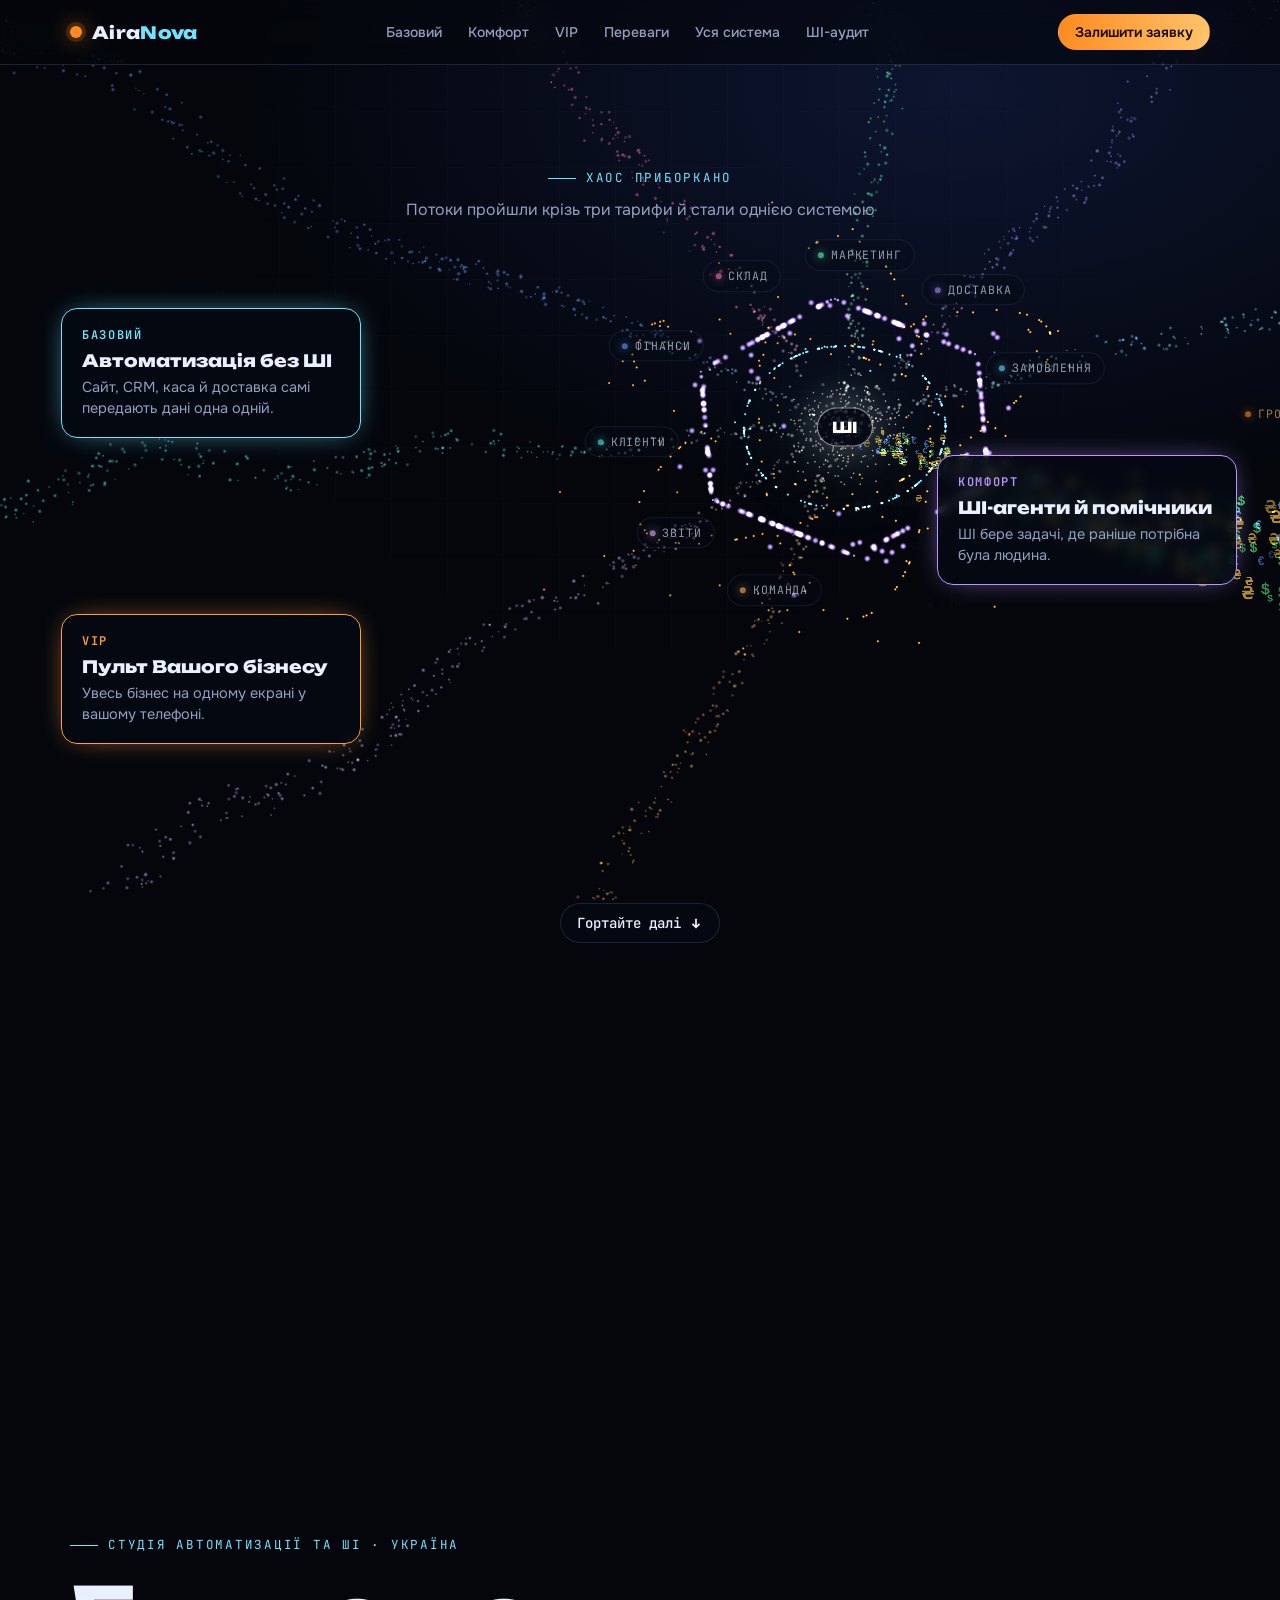
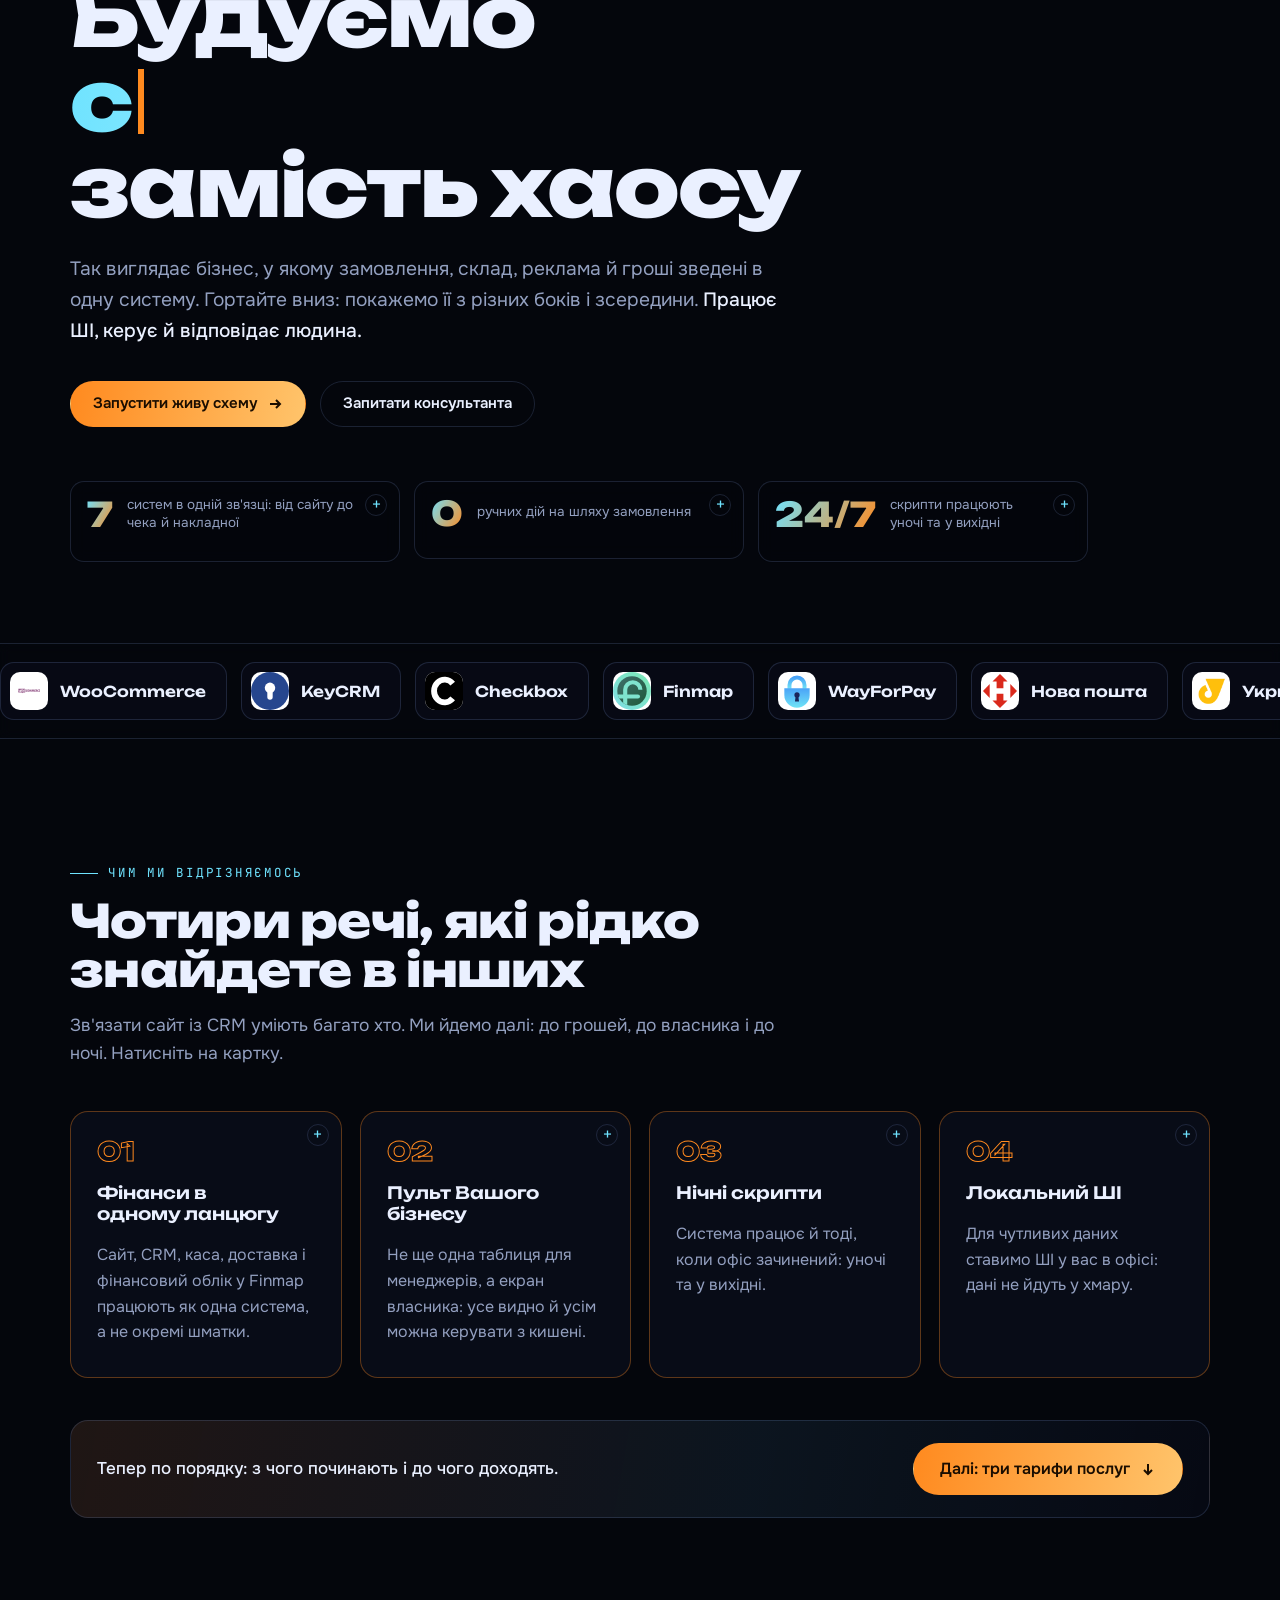
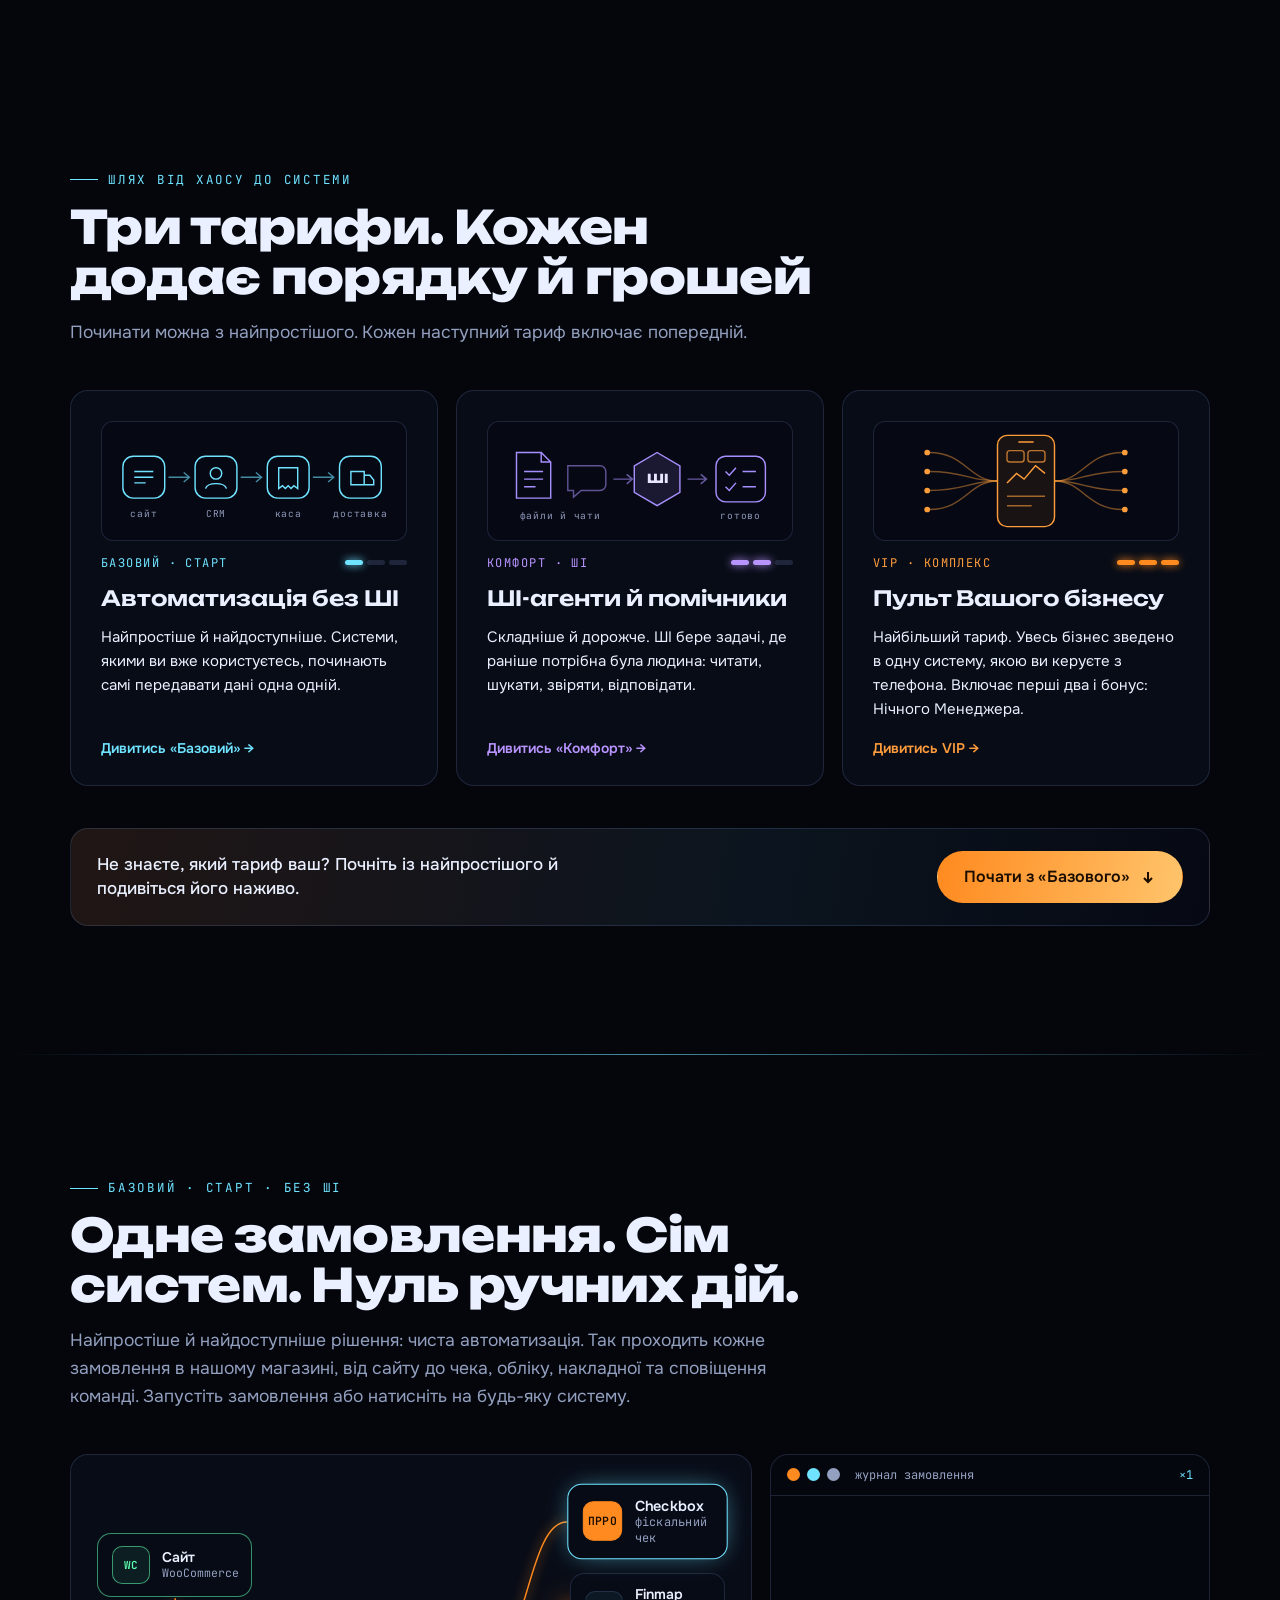
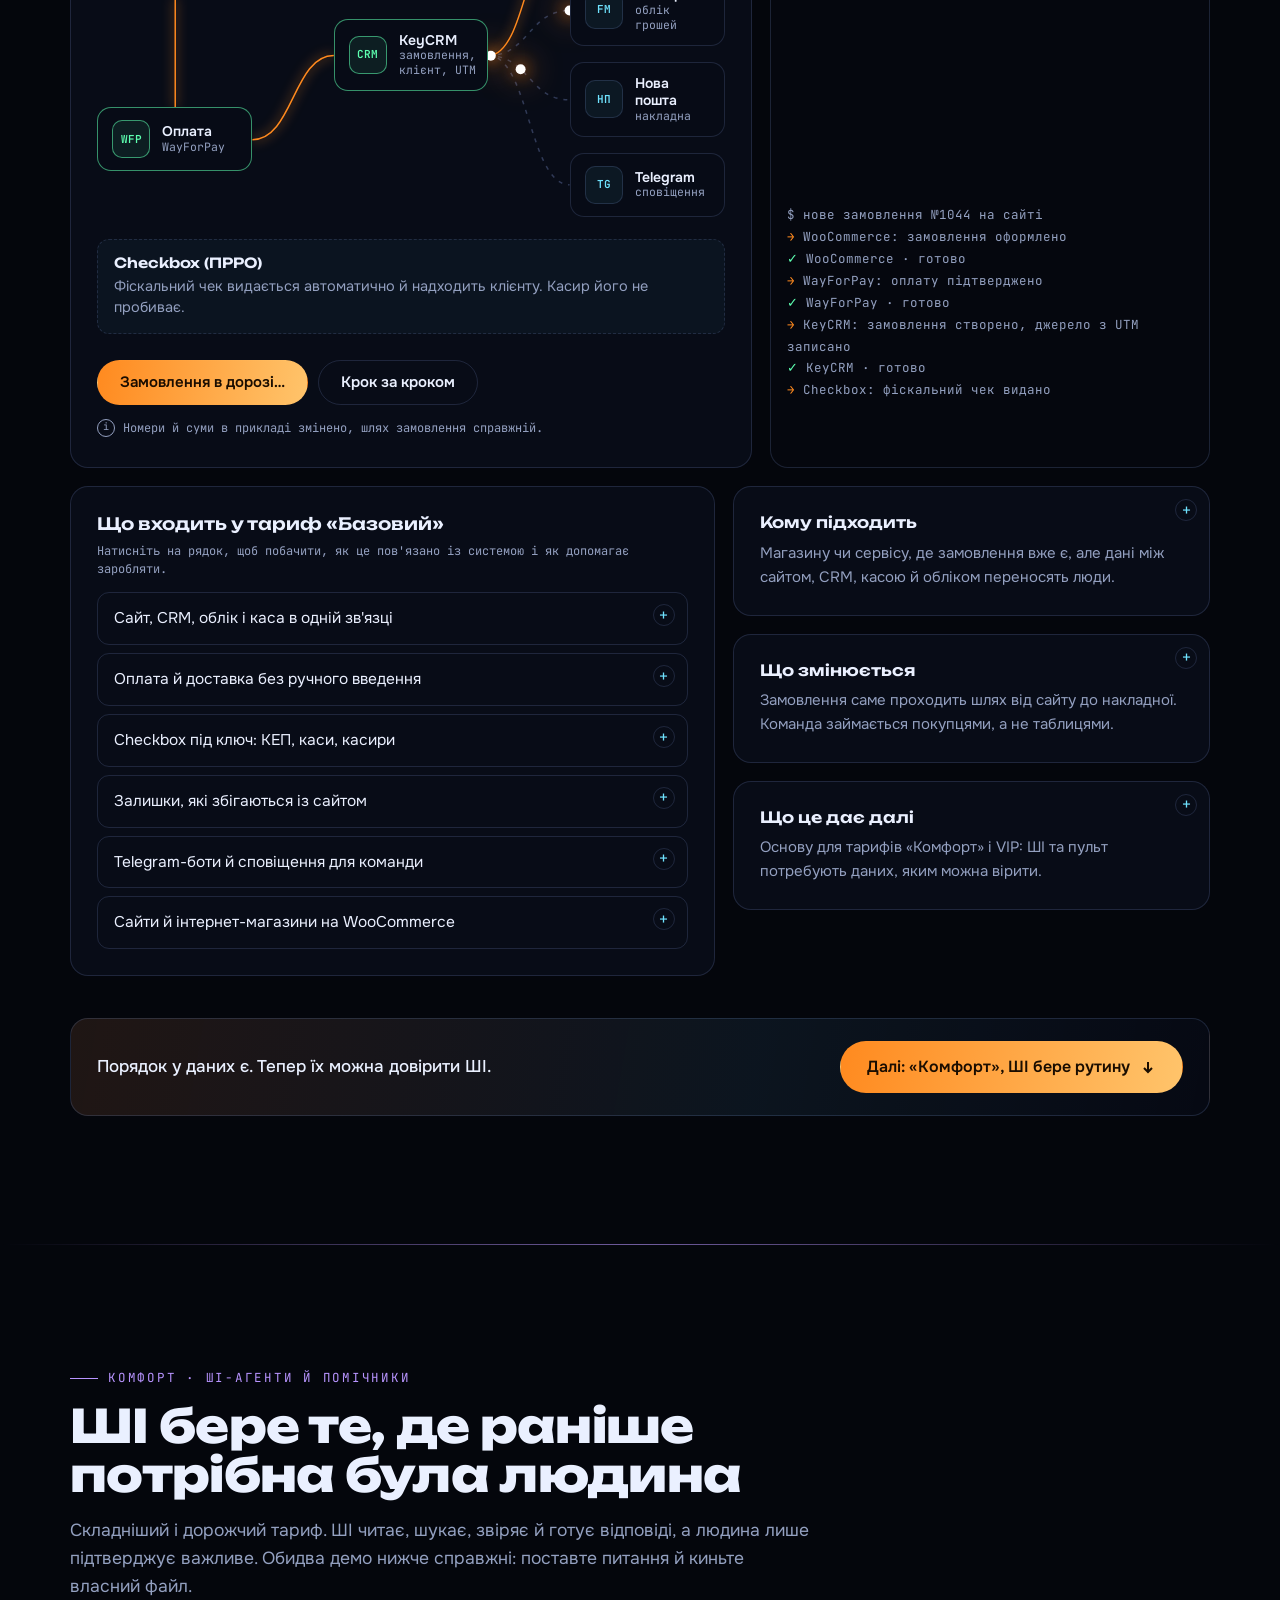
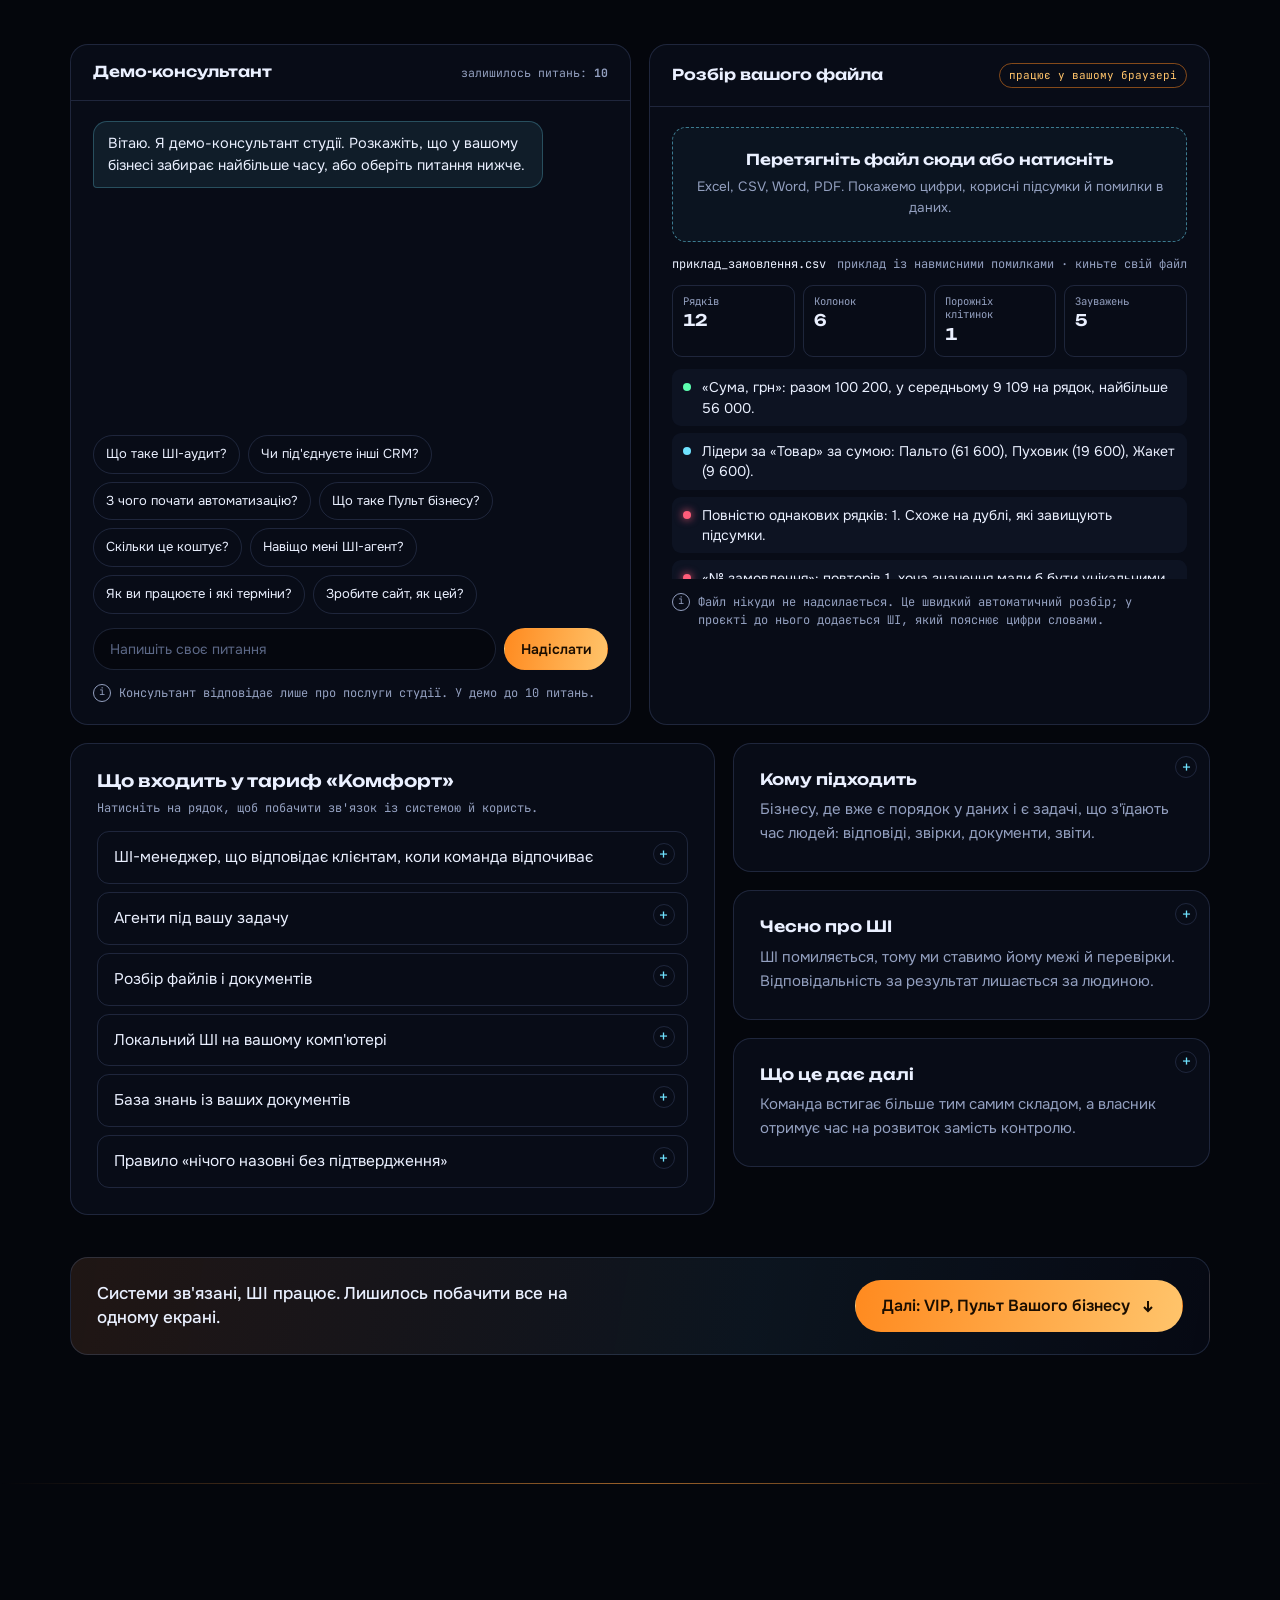
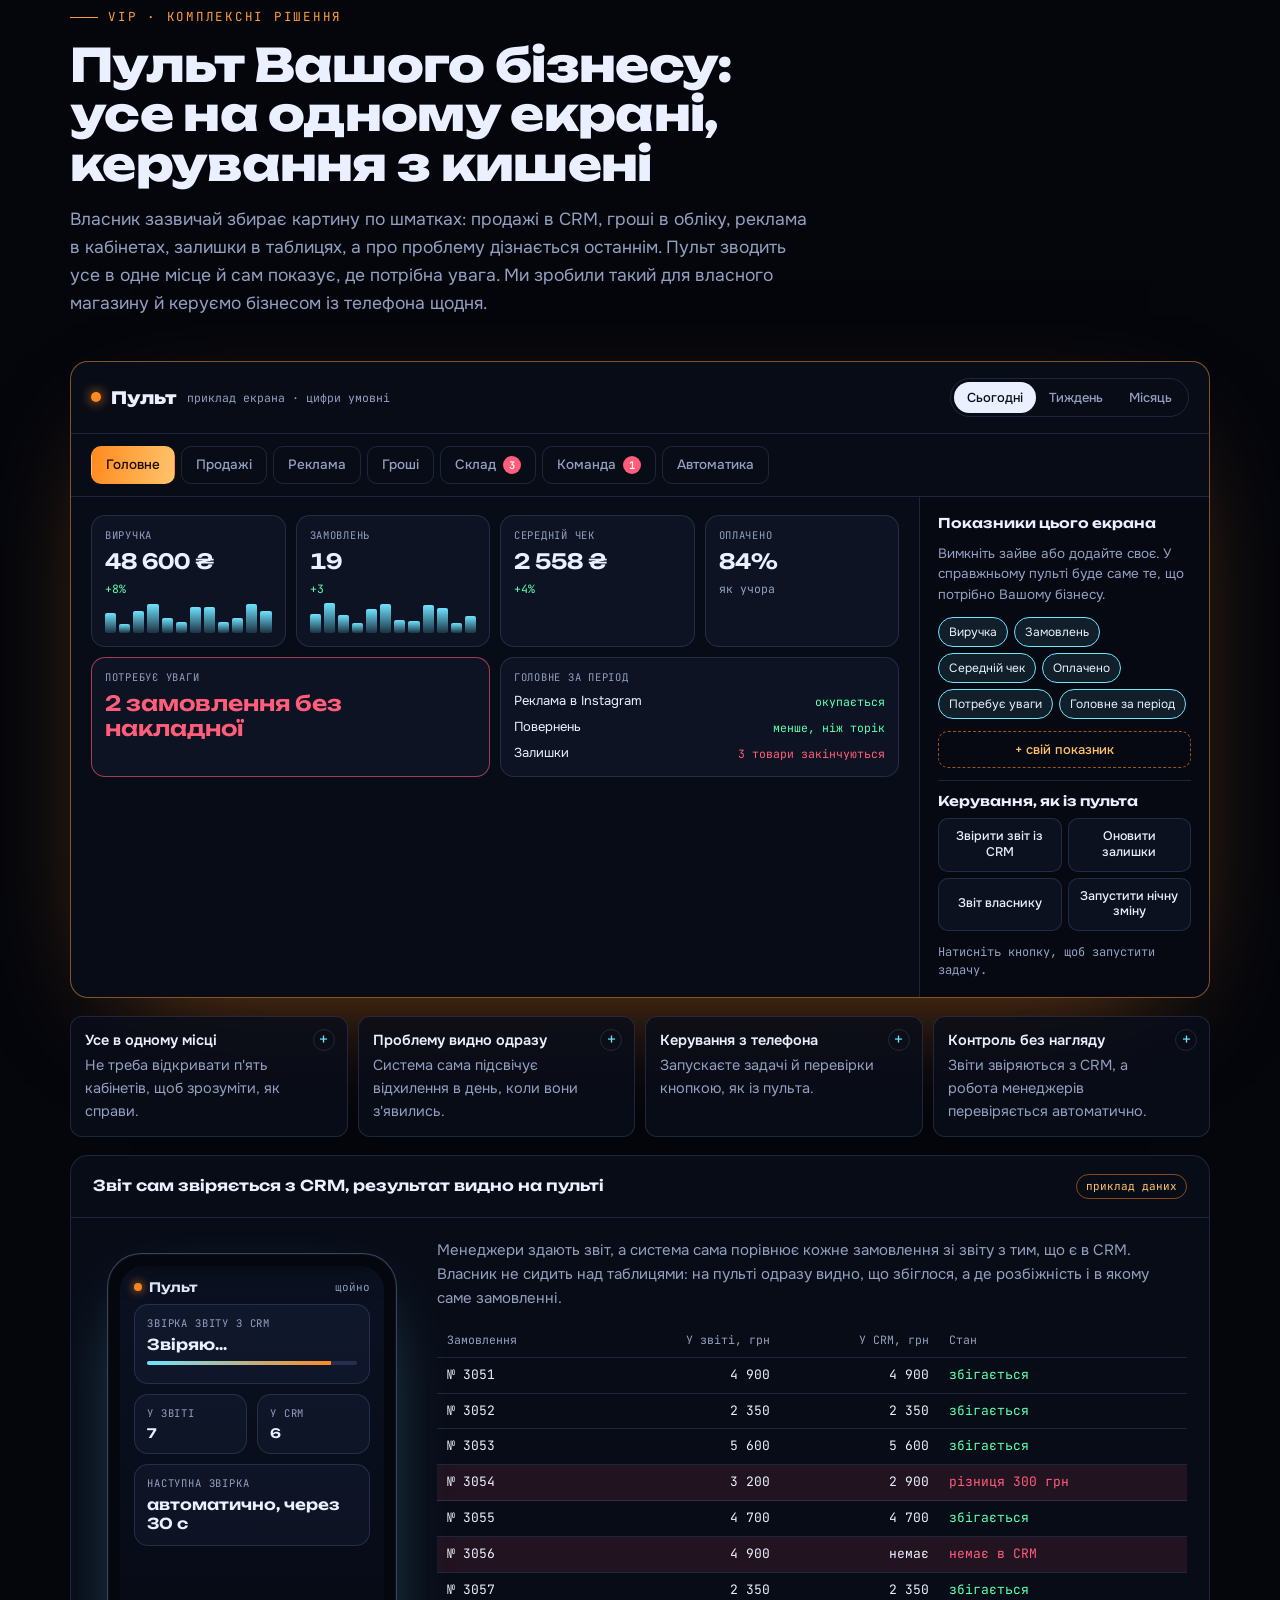
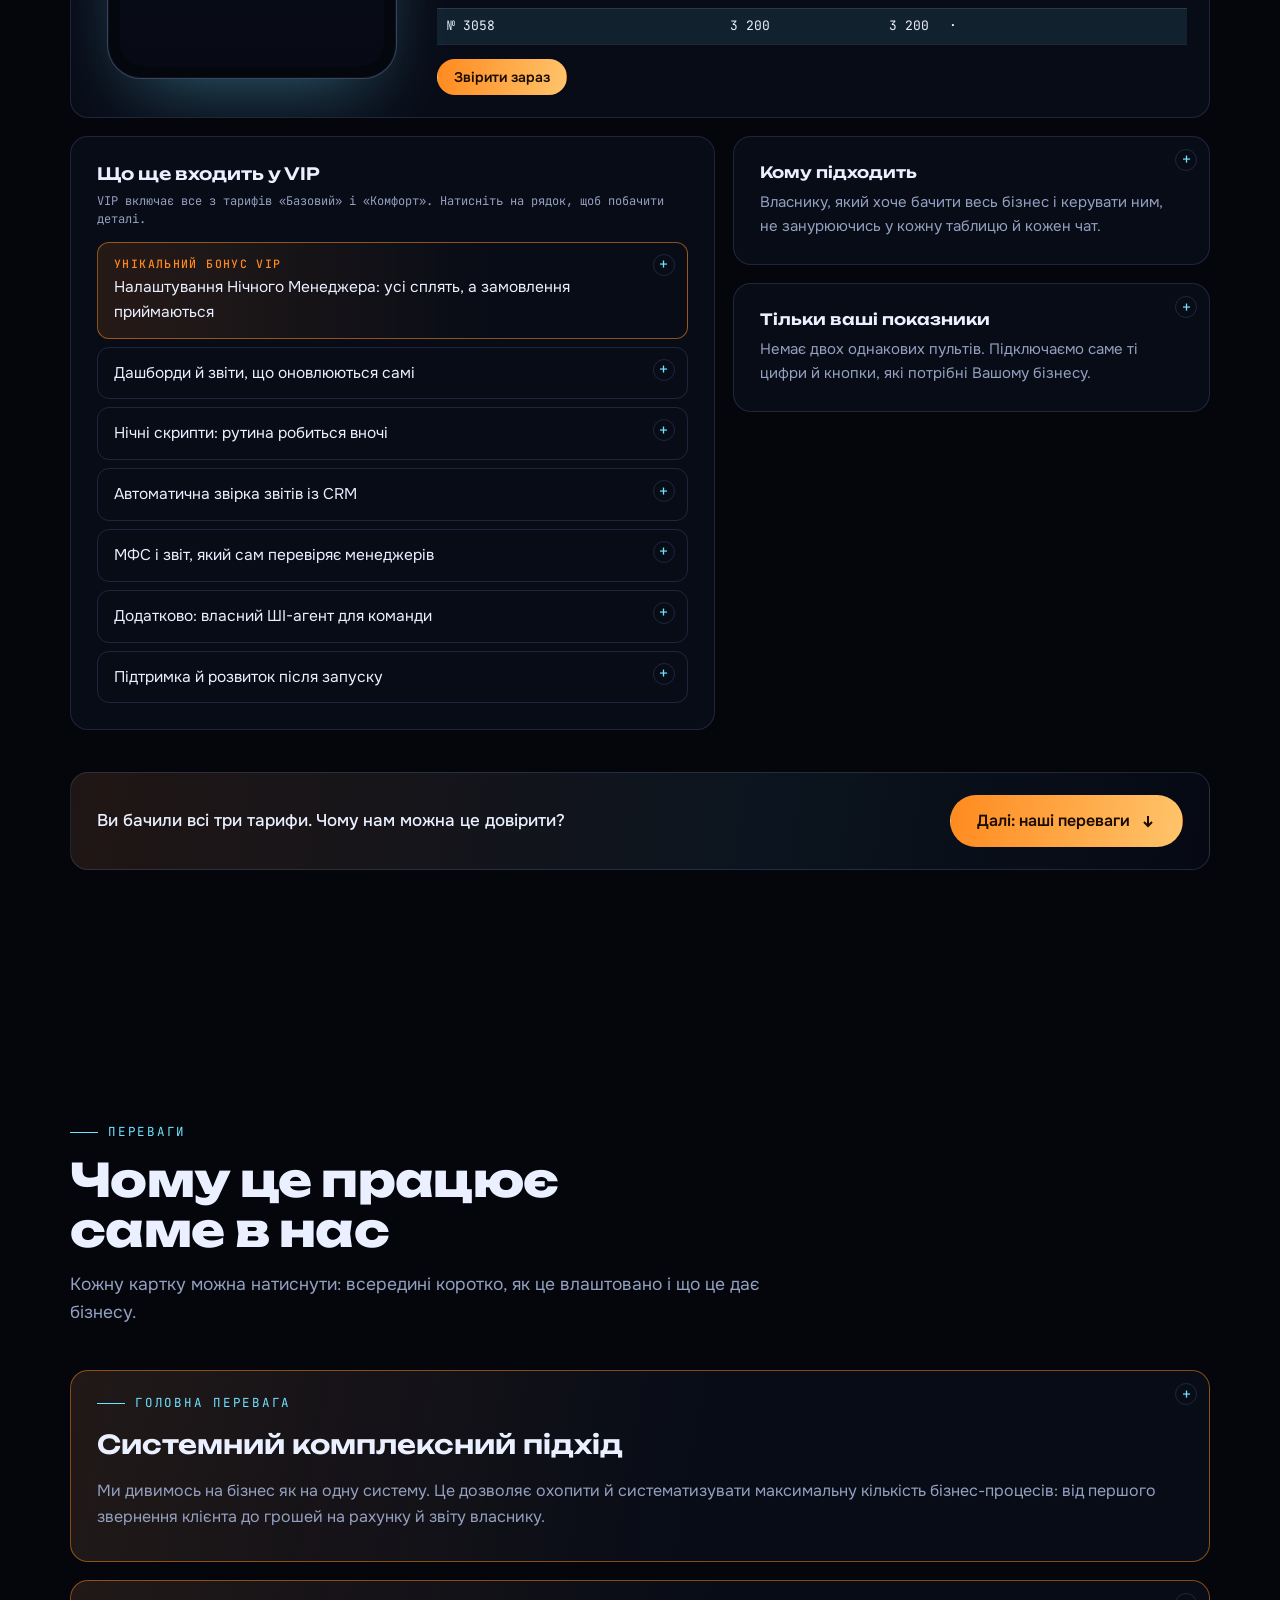
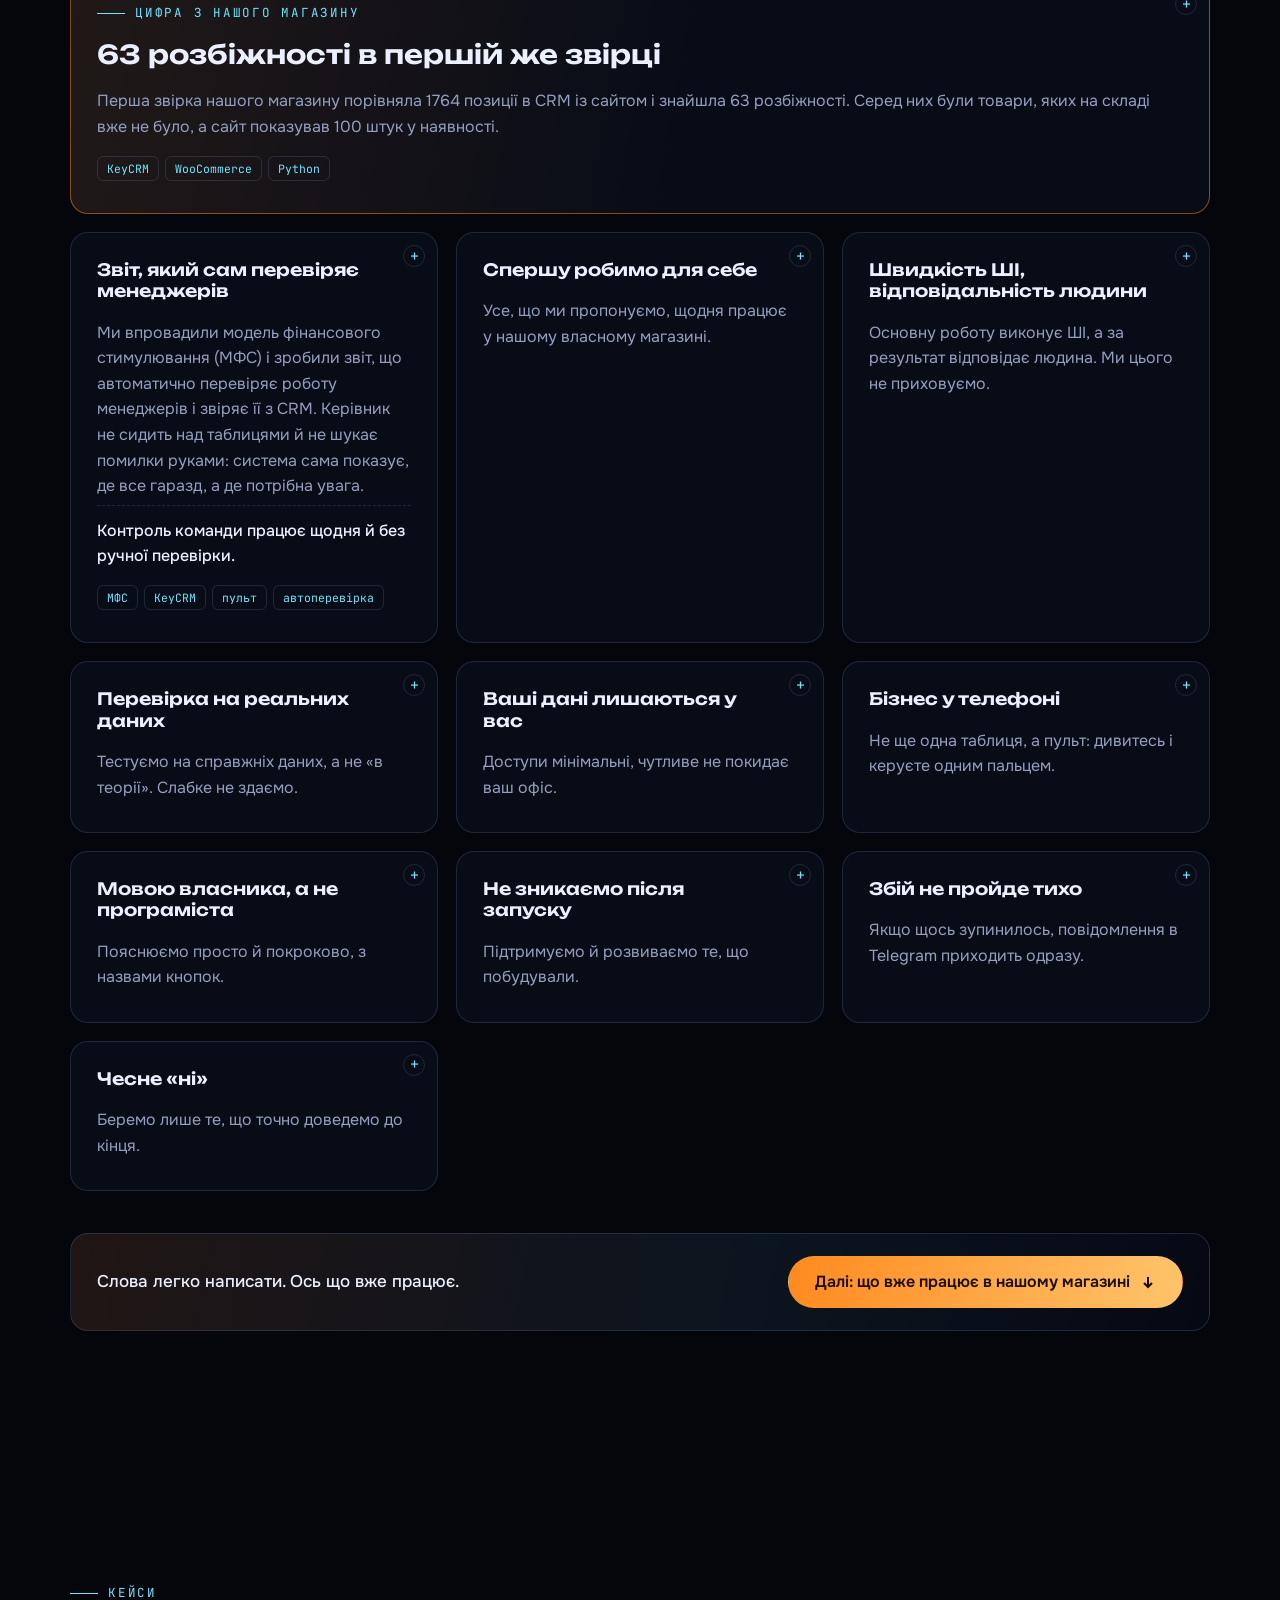
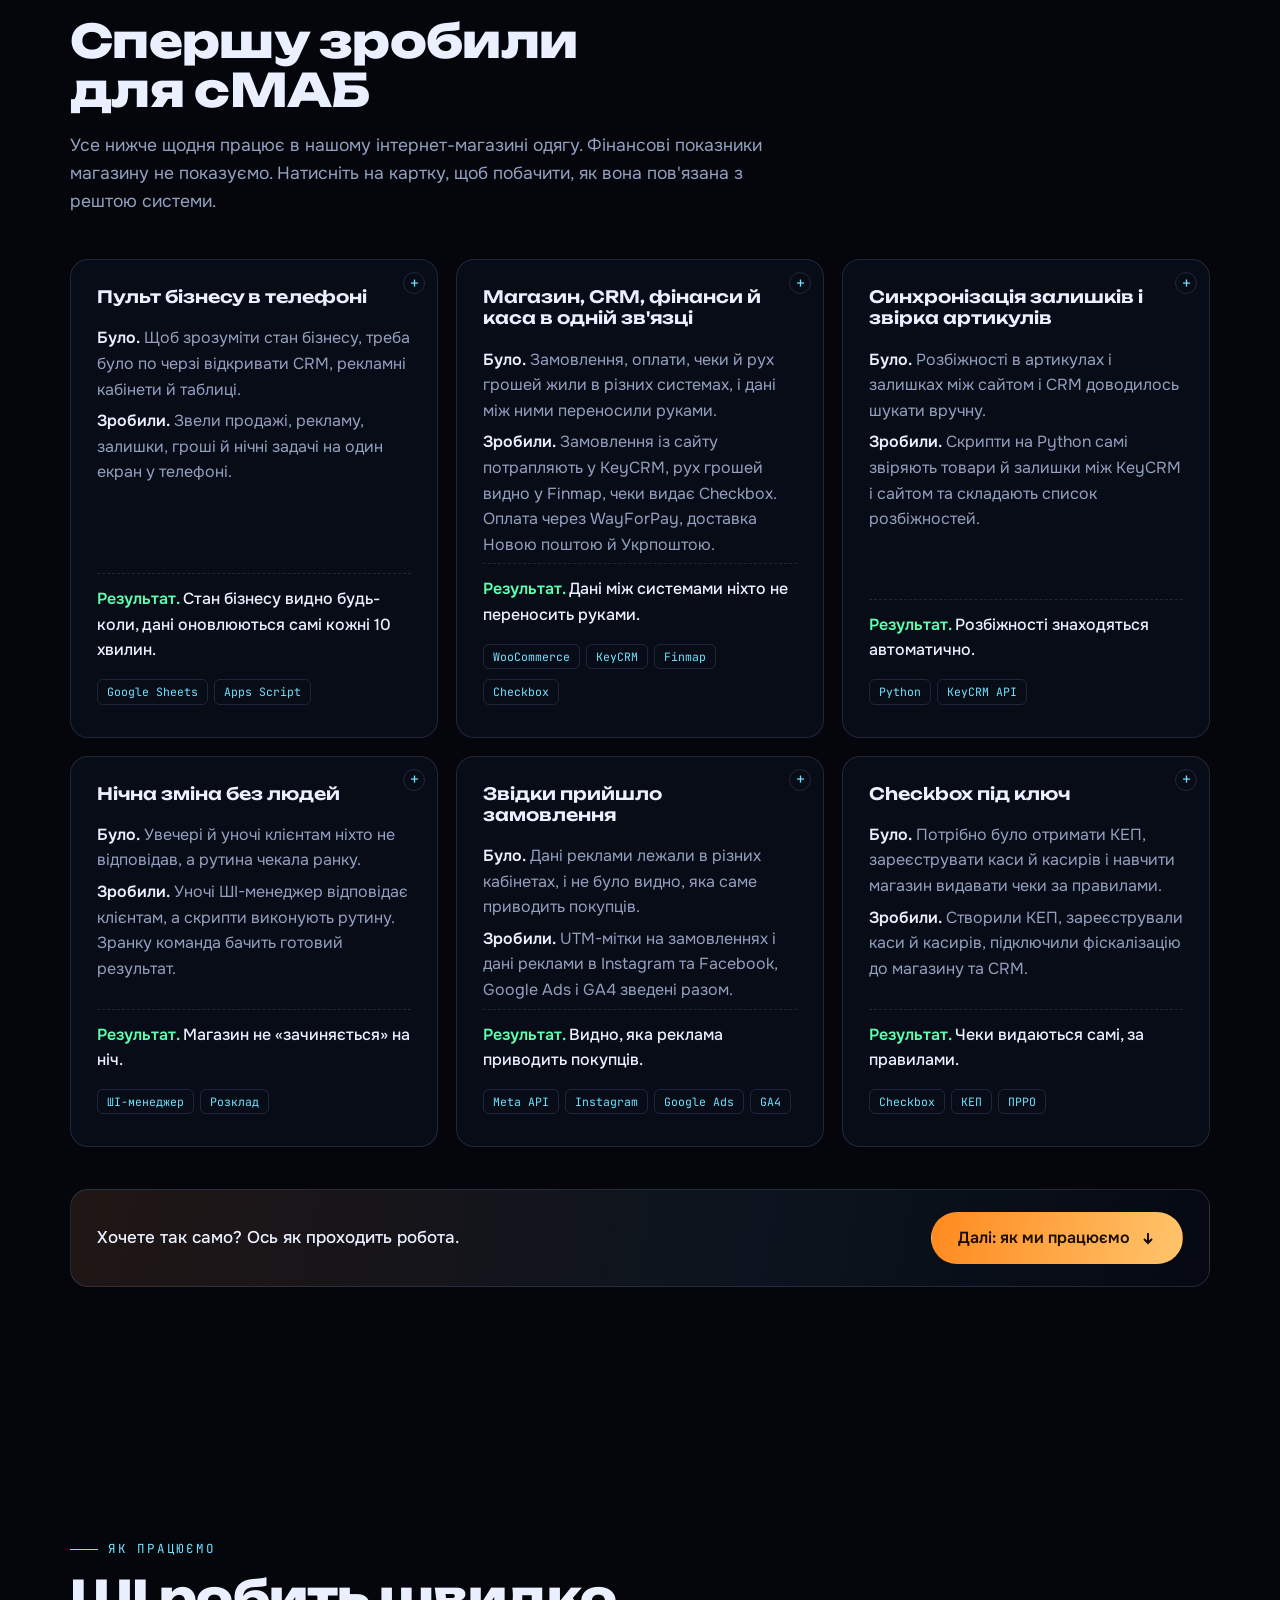
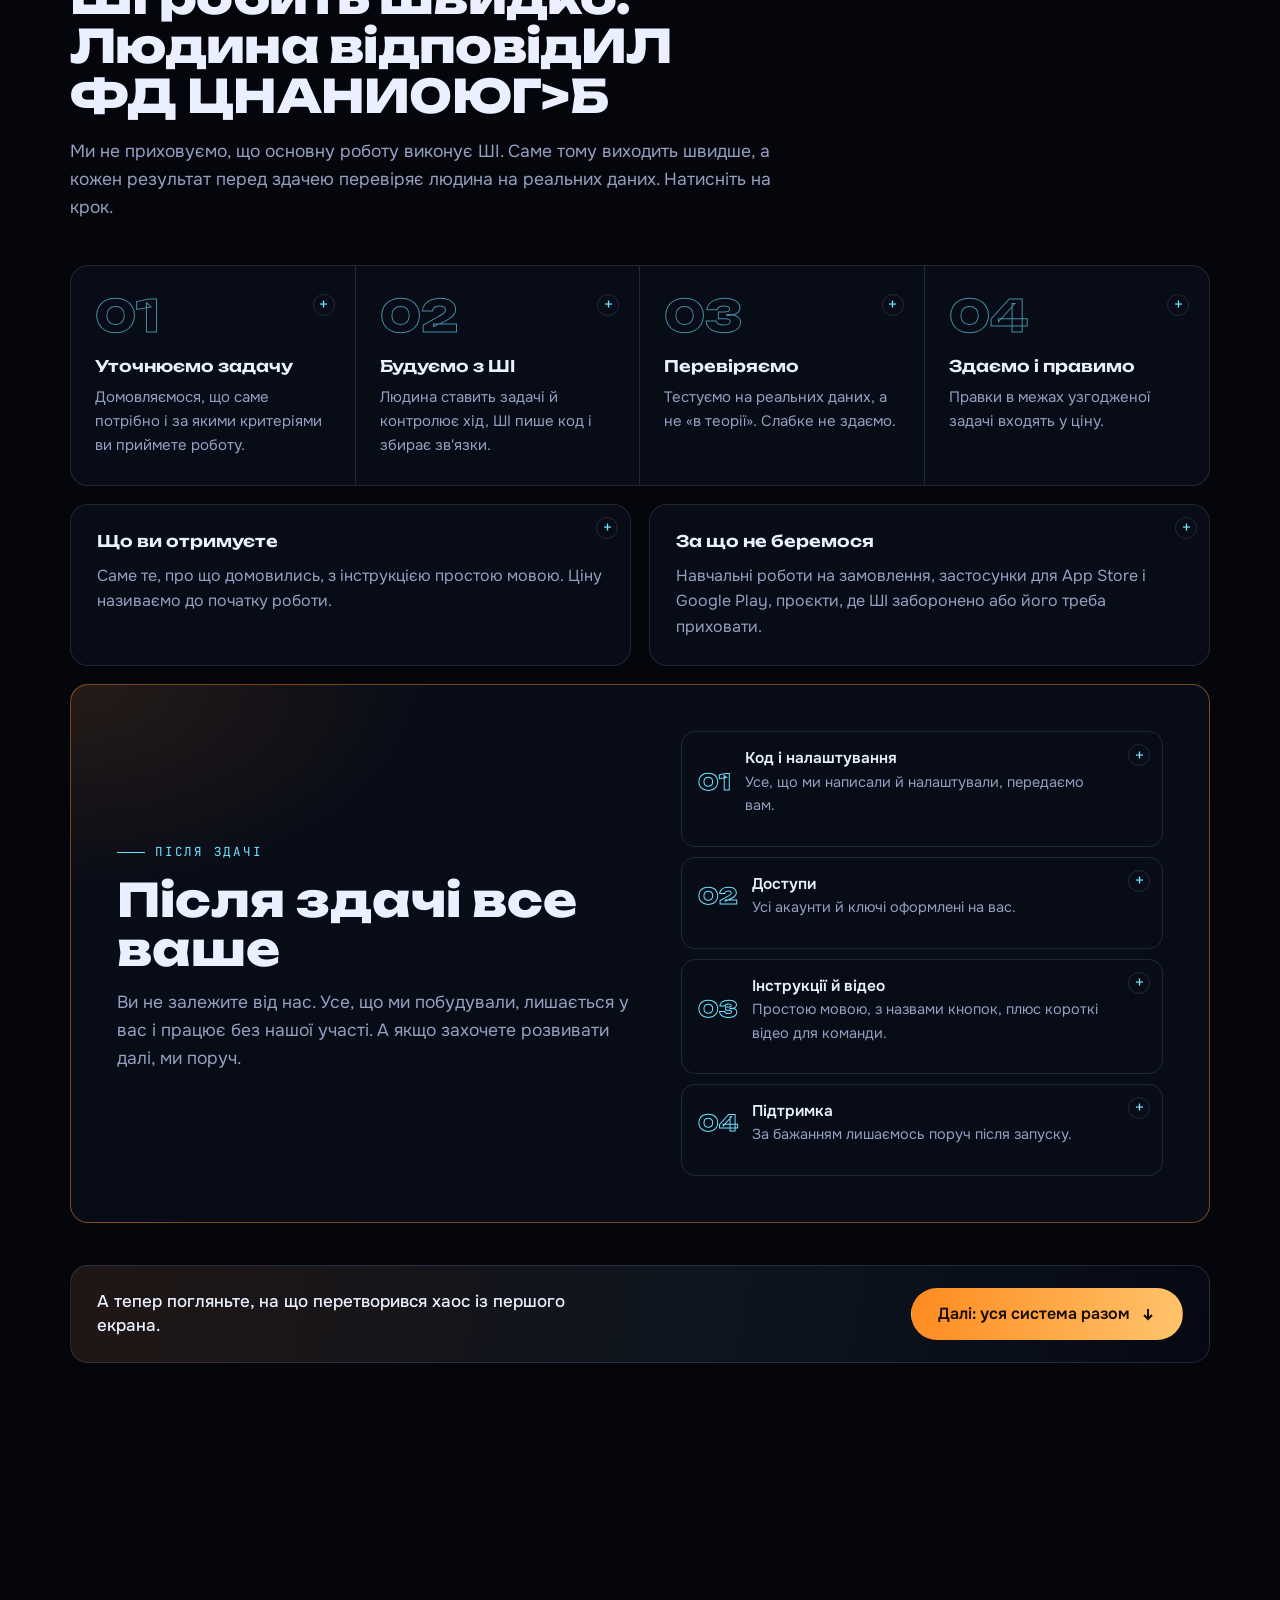
==== commit 6864433a: "Переваги: справжня цифра зі звірки магазину Co-Authored-By: Claude Opus 5.5 <noreply@anthropic.com> " ====
--- a/index.html
+++ b/index.html
@@ -873,6 +873,7 @@
   </div>
   <div class="cases">
     <article class="card case hl tilt rv" data-more="Ми не латаємо одну ділянку. Спершу дивимось на бізнес цілком: замовлення, гроші, склад, реклама, команда, звіти. Потім зводимо їх в одну систему, де кожна частина підсилює інші.|Ви охоплюєте й упорядковуєте максимум бізнес-процесів одразу, а не отримуєте ще один окремий інструмент, який треба зшивати з рештою руками."><span class="eyebrow">Головна перевага</span><h3 style="margin-top:12px">Системний комплексний підхід</h3><p>Ми дивимось на бізнес як на одну систему. Це дозволяє охопити й систематизувати максимальну кількість бізнес-процесів: від першого звернення клієнта до грошей на рахунку й звіту власнику.</p></article>
+    <article class="card case hl tilt rv" data-more="Скрипт порівняв артикули, розміри й залишки між KeyCRM і сайтом та склав список, що виправити першим. Найнебезпечніше виявилось у дублях: оновлення залишку потрапляло не в той товар.|Проблеми видно до того, як клієнт замовить річ, якої вже немає."><span class="eyebrow">Цифра з нашого магазину</span><h3 style="margin-top:12px">63 розбіжності в першій же звірці</h3><p>Перша звірка нашого магазину порівняла 1764 позиції в CRM із сайтом і знайшла 63 розбіжності. Серед них були товари, яких на складі вже не було, а сайт показував 100 штук у наявності.</p><div><span class="tag">KeyCRM</span><span class="tag">WooCommerce</span><span class="tag">Python</span></div></article>
     <article class="card case tilt rv" data-more="Звіт бере дані менеджерів і CRM, порівнює їх і показує розбіжності на пульті. На цих самих цифрах рахується модель фінансового стимулювання.|Мотивація стає чесною й прозорою: менеджер знає, за що отримує бонус, а власник платить лише за справжній результат."><h3>Звіт, який сам перевіряє менеджерів</h3><p>Ми впровадили модель фінансового стимулювання (МФС) і зробили звіт, що автоматично перевіряє роботу менеджерів і звіряє її з CRM. Керівник не сидить над таблицями й не шукає помилки руками: система сама показує, де все гаразд, а де потрібна увага.</p><p class="res">Контроль команди працює щодня й без ручної перевірки.</p><div><span class="tag">МФС</span><span class="tag">KeyCRM</span><span class="tag">пульт</span><span class="tag">автоперевірка</span></div></article>
     <article class="card case tilt rv" data-more="Засновник студії є співзасновником бренду одягу з власним інтернет-магазином. Кожне рішення спершу запускається там.|Ви купуєте те, що вже пережило справжні замовлення, розпродажі й збої, а не теорію."><h3>Спершу робимо для себе</h3><p>Усе, що ми пропонуємо, щодня працює у нашому власному магазині.</p></article>
     <article class="card case tilt rv" data-more="Людина ставить задачу й контролює хід, ШІ пише код і збирає зв'язки, людина перевіряє й відповідає.|Те, що в агенції займає тижні, тут робиться швидше, і ви не платите за години рутинної роботи."><h3>Швидкість ШІ, відповідальність людини</h3><p>Основну роботу виконує ШІ, а за результат відповідає людина. Ми цього не приховуємо.</p></article>
@@ -891,7 +892,7 @@
   <div class="head rv">
     <span class="eyebrow">Кейси</span>
     <h2 data-scr>Спершу зробили для себе</h2>
-    <p>Усе нижче щодня працює в нашому інтернет-магазині одягу. Внутрішні цифри магазину не показуємо. Натисніть на картку, щоб побачити, як вона пов'язана з рештою системи.</p>
+    <p>Усе нижче щодня працює в нашому інтернет-магазині одягу. Фінансові показники магазину не показуємо. Натисніть на картку, щоб побачити, як вона пов'язана з рештою системи.</p>
   </div>
   <div class="cases">
     <article class="card case tilt rv" data-more="Пульт забирає дані з CRM, обліку, реклами й сайту та оновлюється сам. З нього ж запускаються звірки й задачі.|Власник бачить відхилення того ж дня й реагує, поки воно не стало збитком."><h3>Пульт бізнесу в телефоні</h3><p class="was"><b>Було.</b> Щоб зрозуміти стан бізнесу, треба було по черзі відкривати CRM, рекламні кабінети й таблиці.</p><p><b>Зробили.</b> Звели продажі, рекламу, залишки, гроші й нічні задачі на один екран у телефоні.</p><p class="res">Стан бізнесу видно будь-коли, дані оновлюються самі кожні 10 хвилин.</p><div><span class="tag">Google Sheets</span><span class="tag">Apps Script</span></div></article>
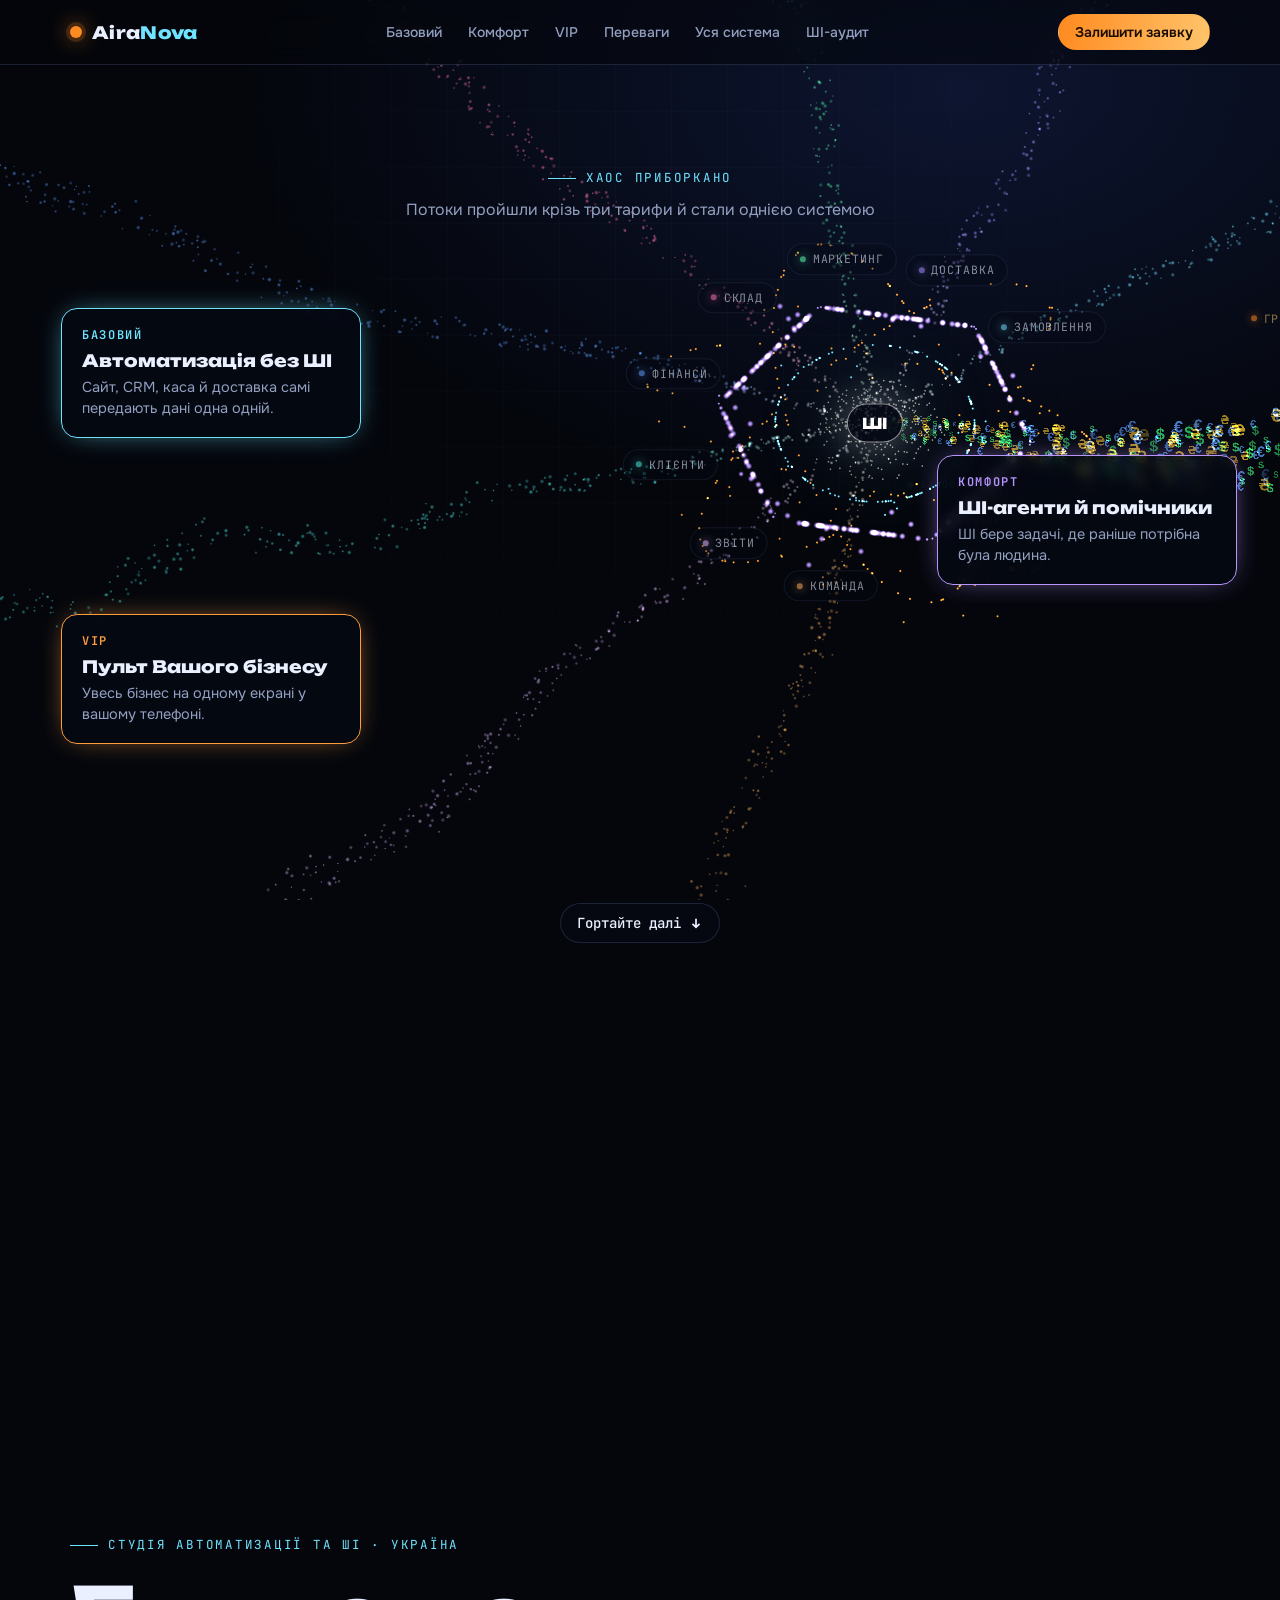
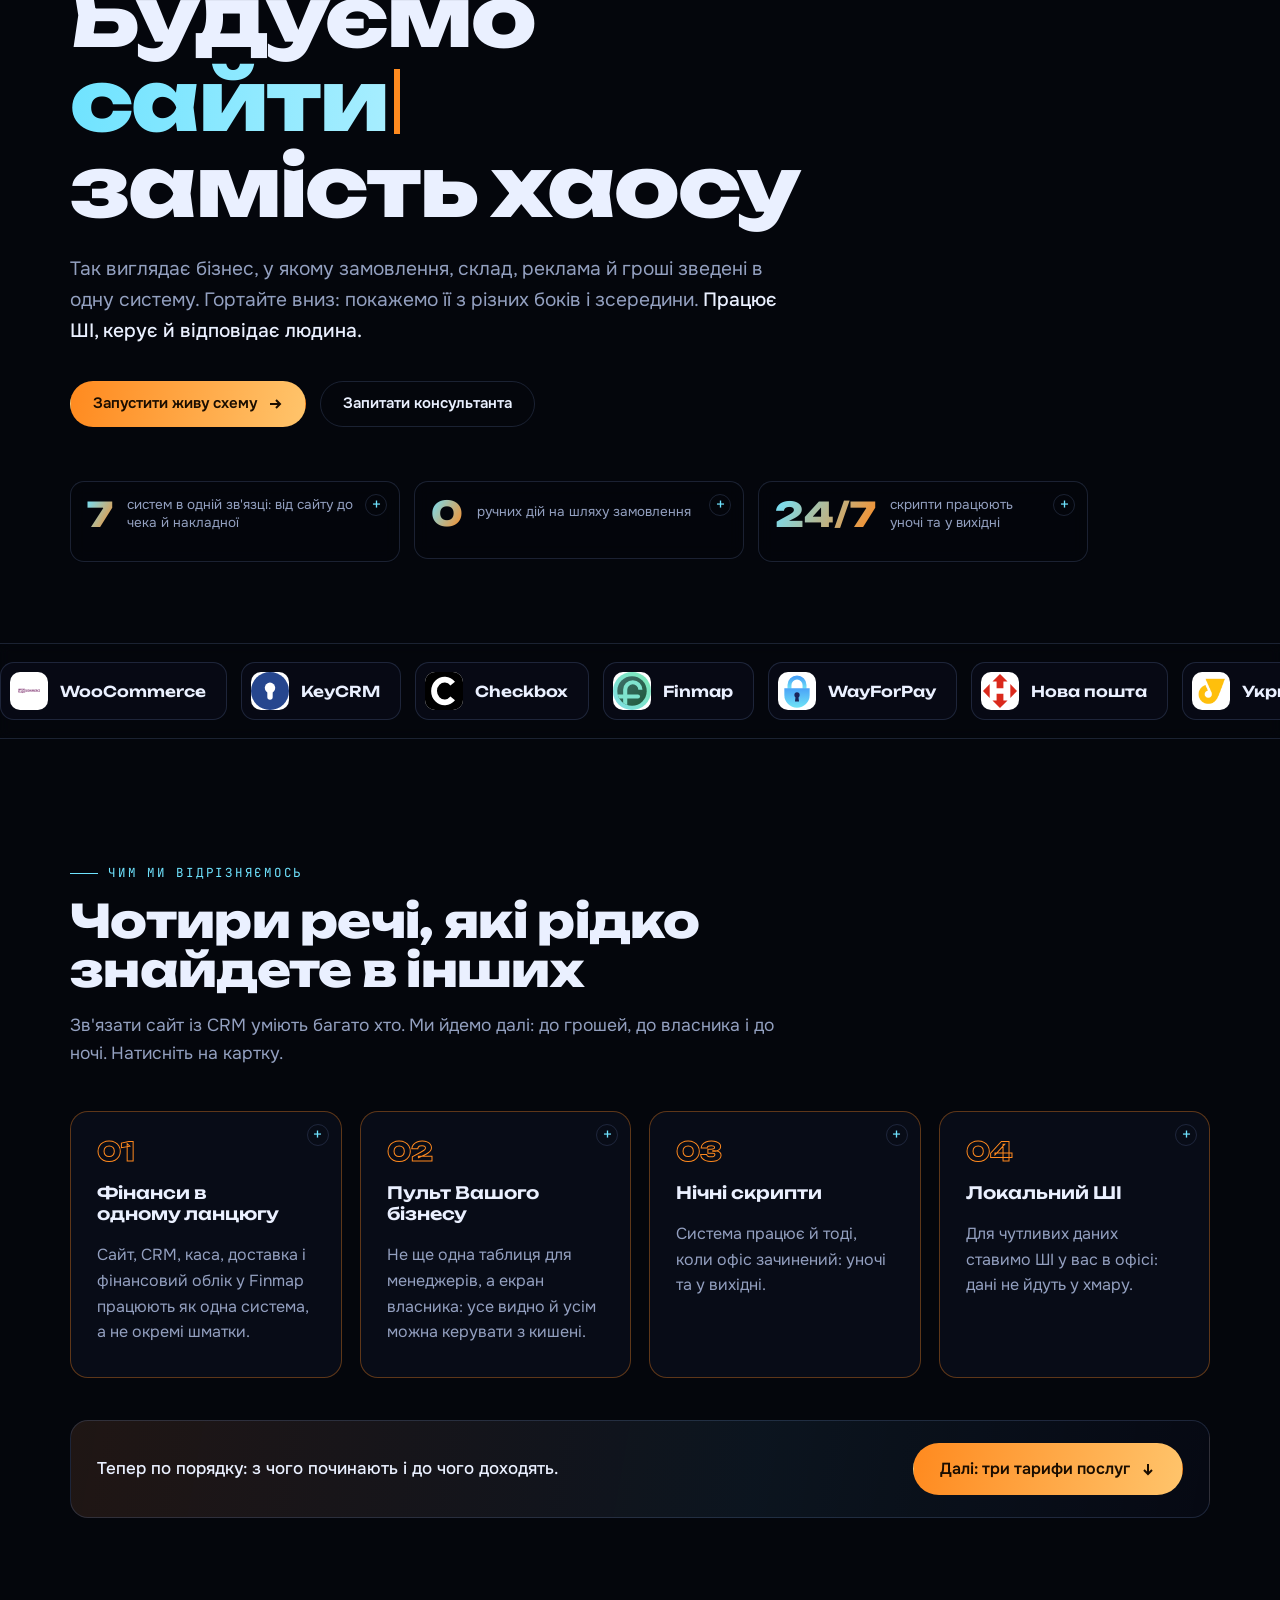
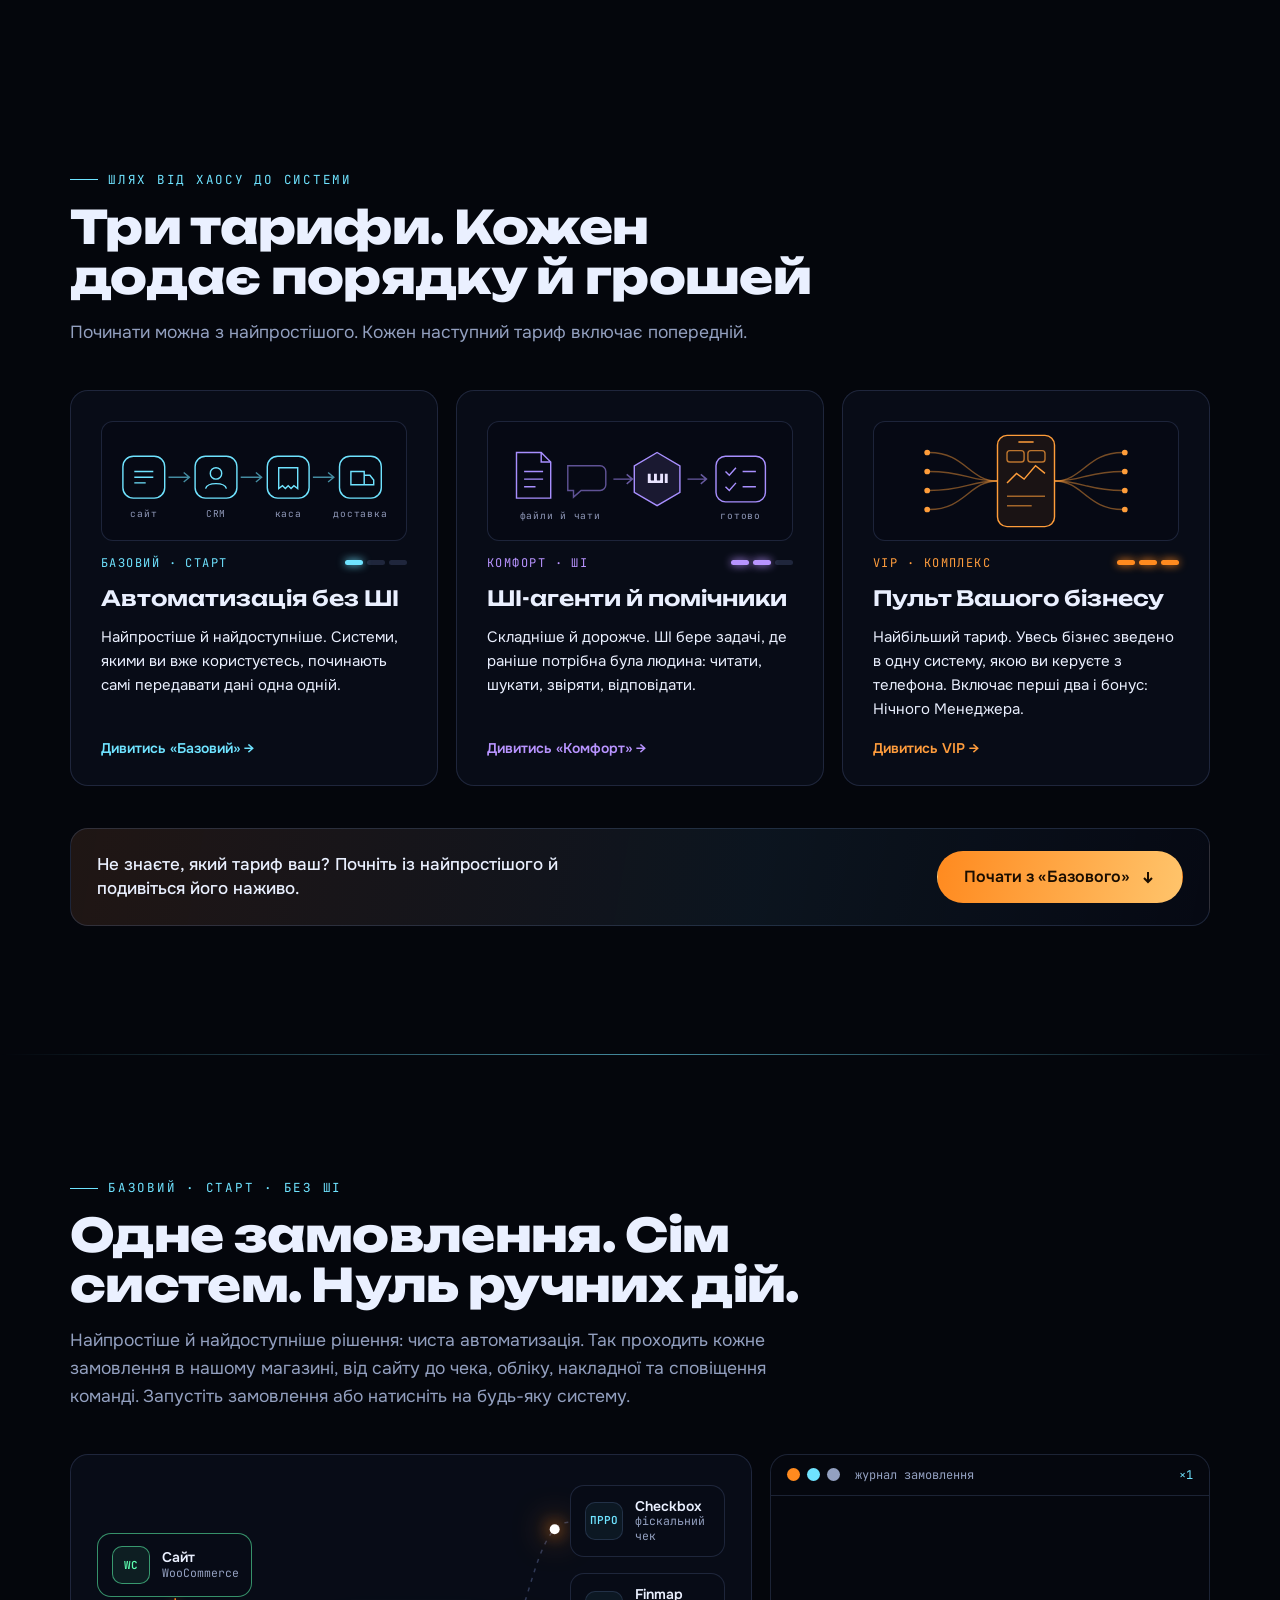
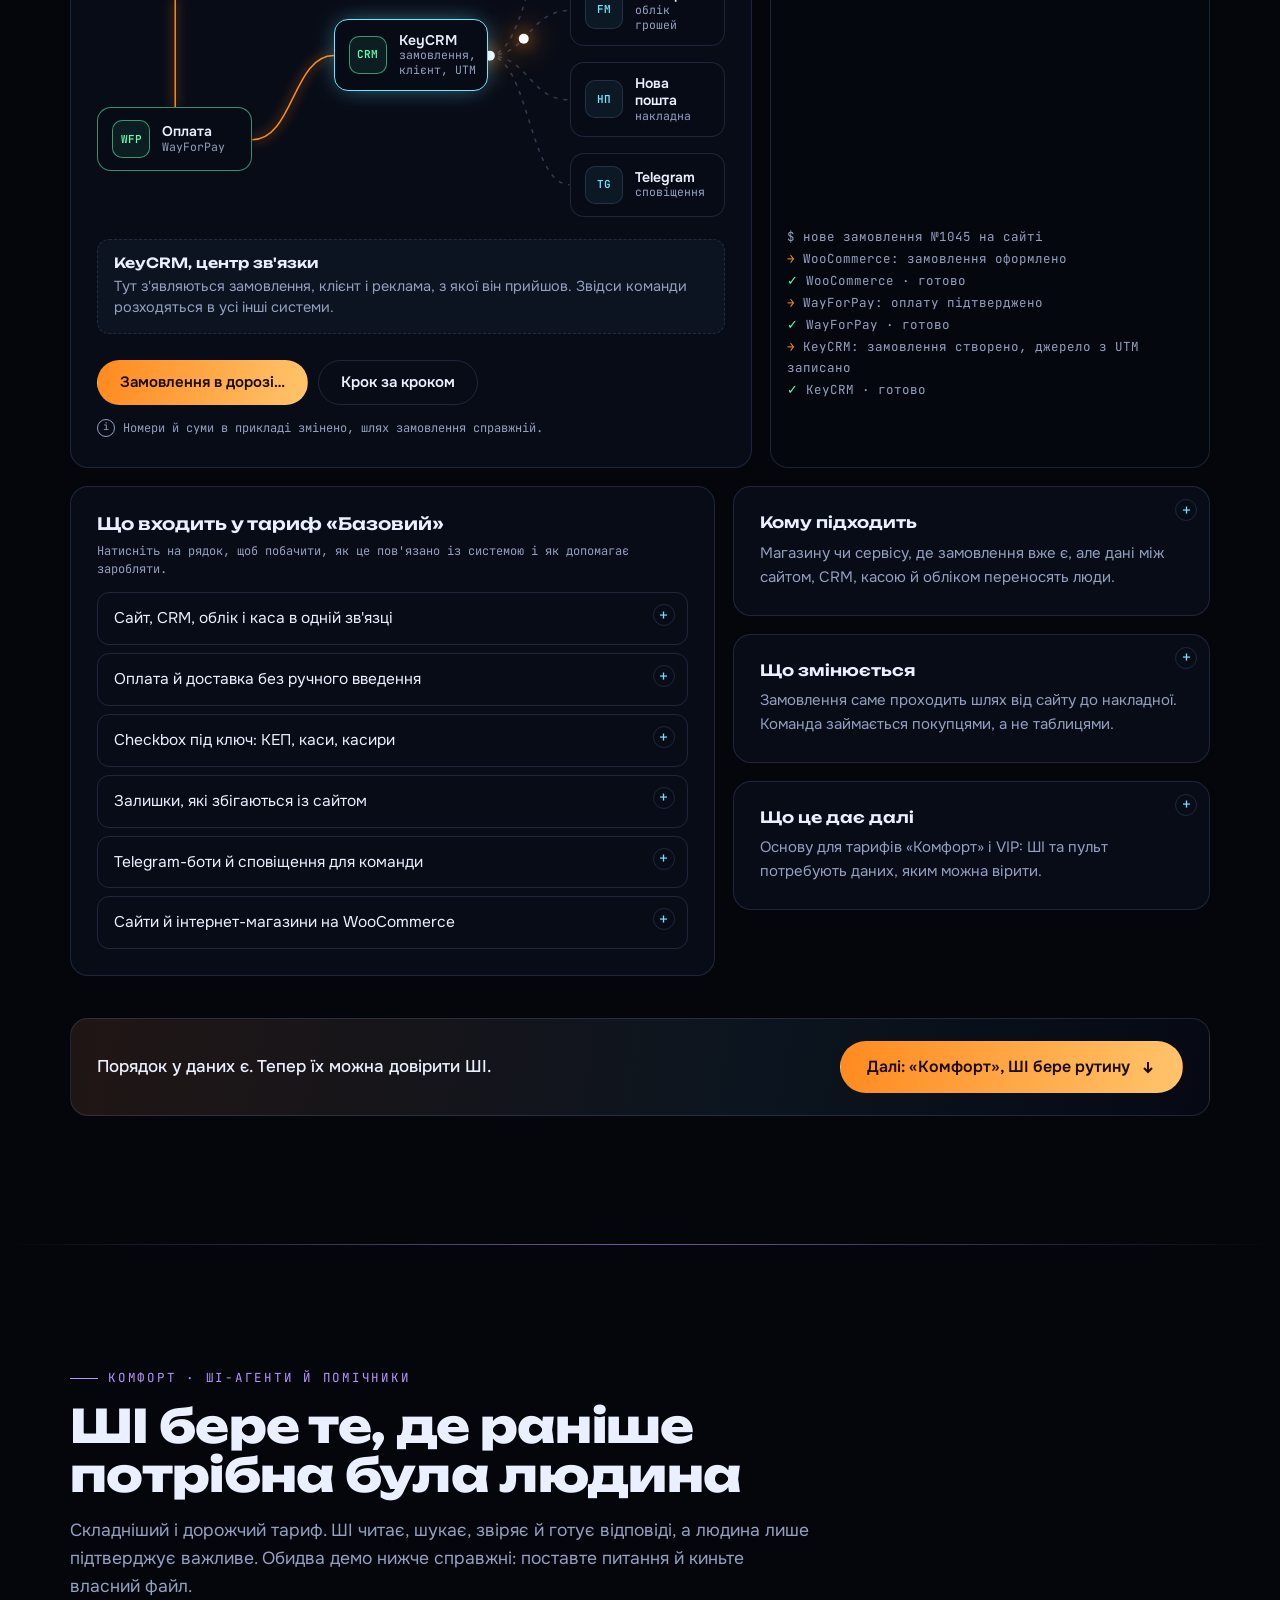
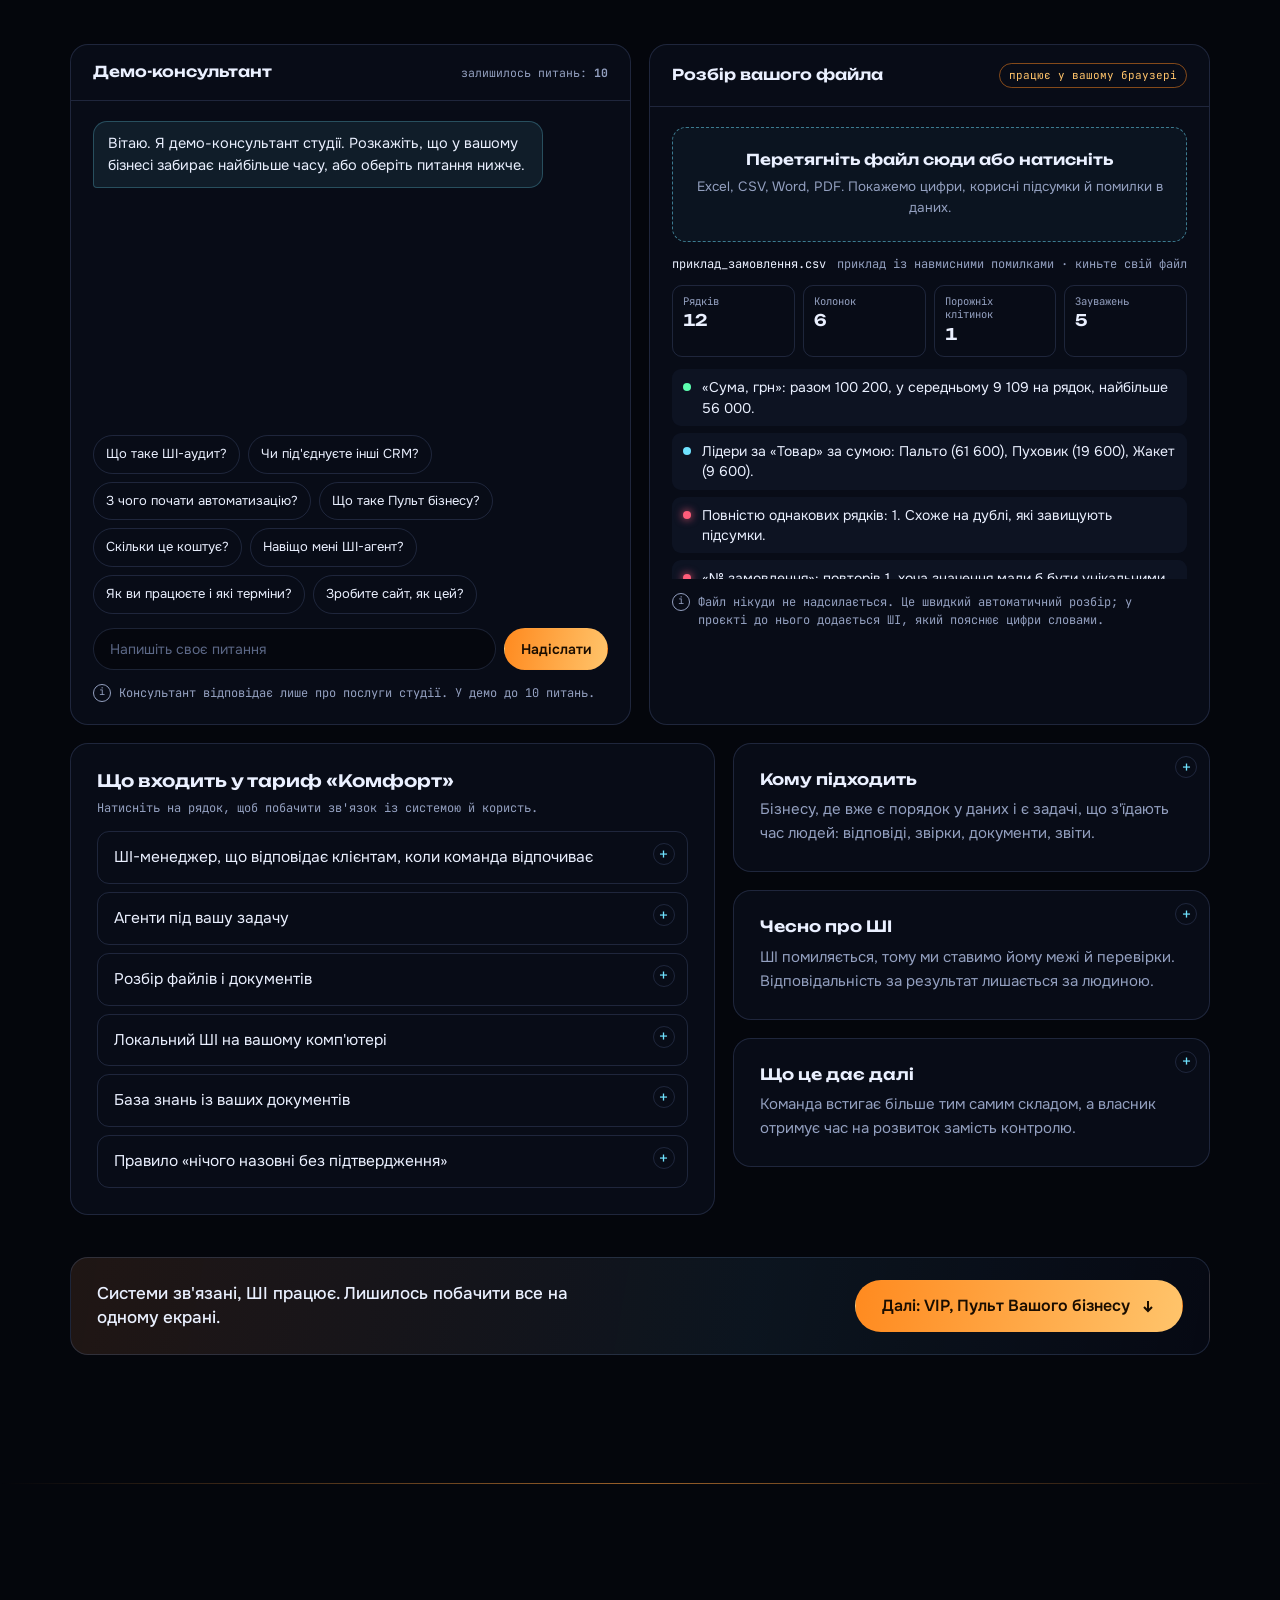
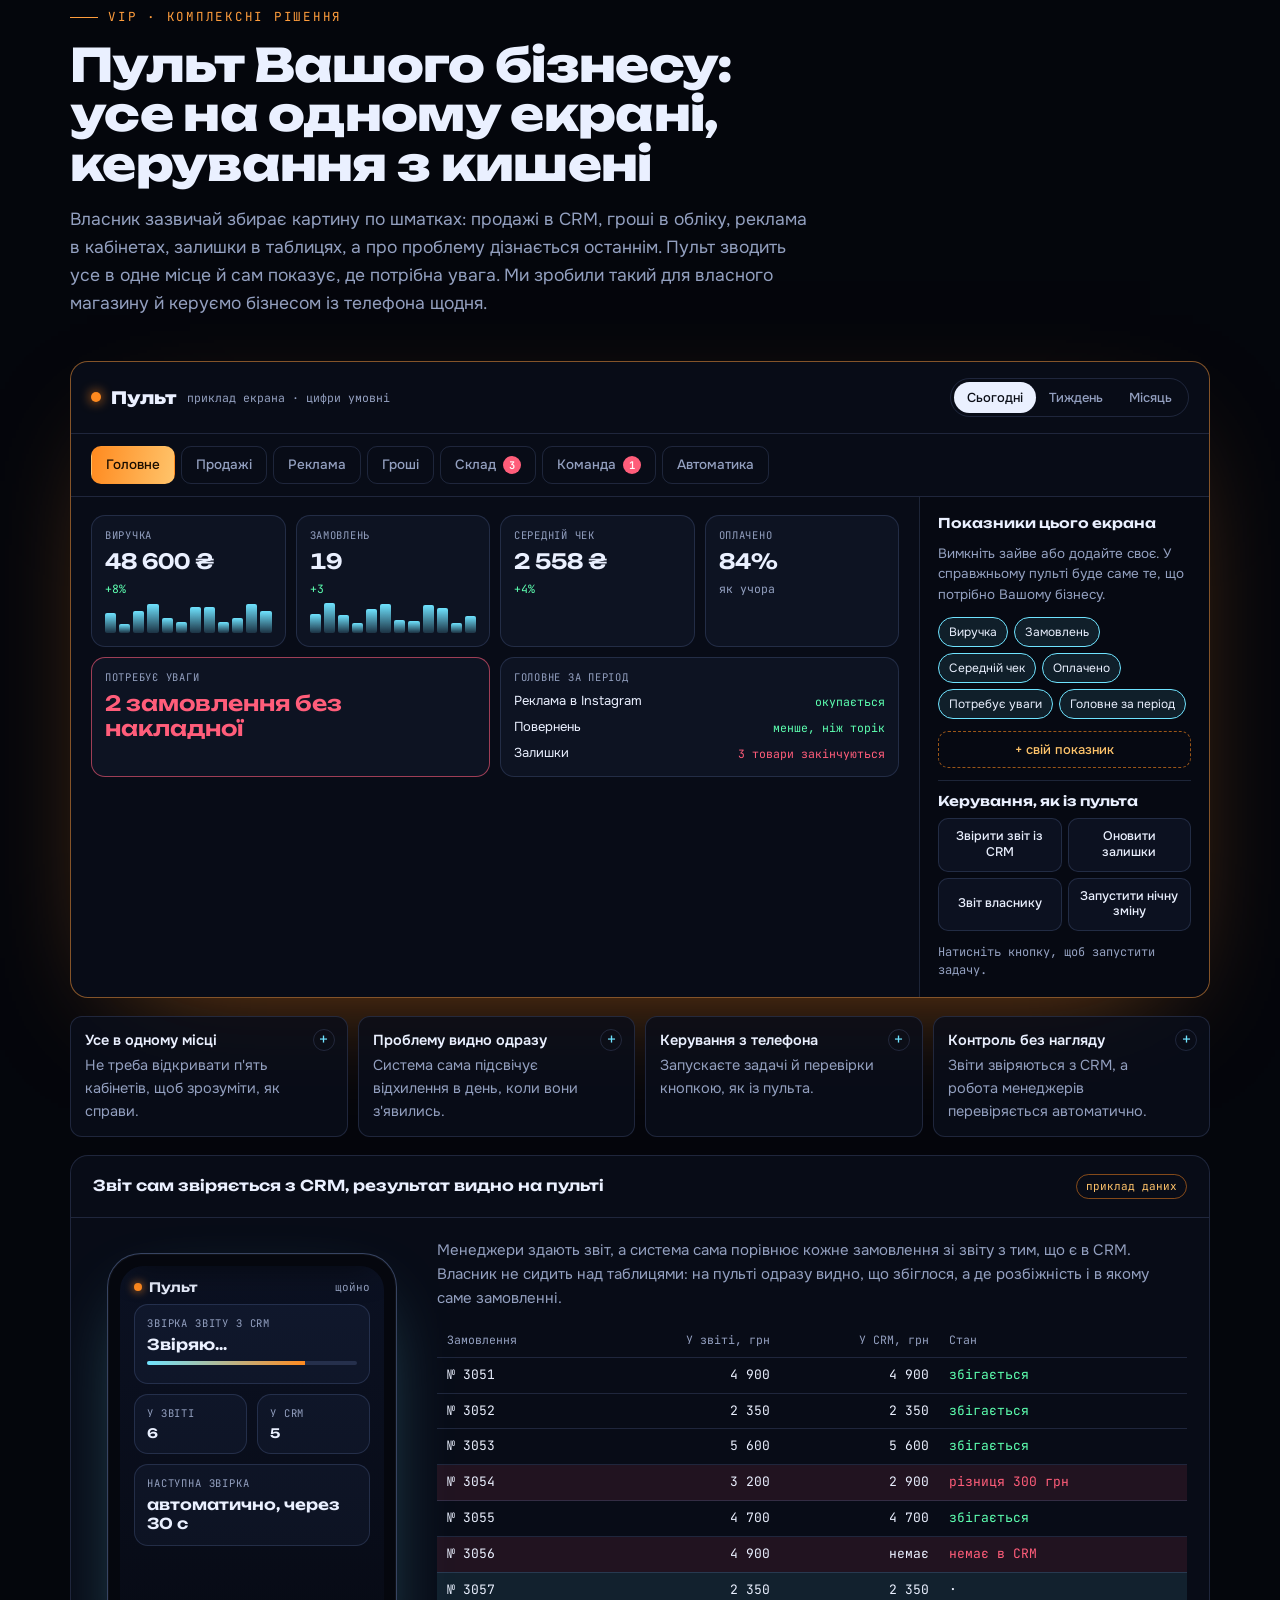
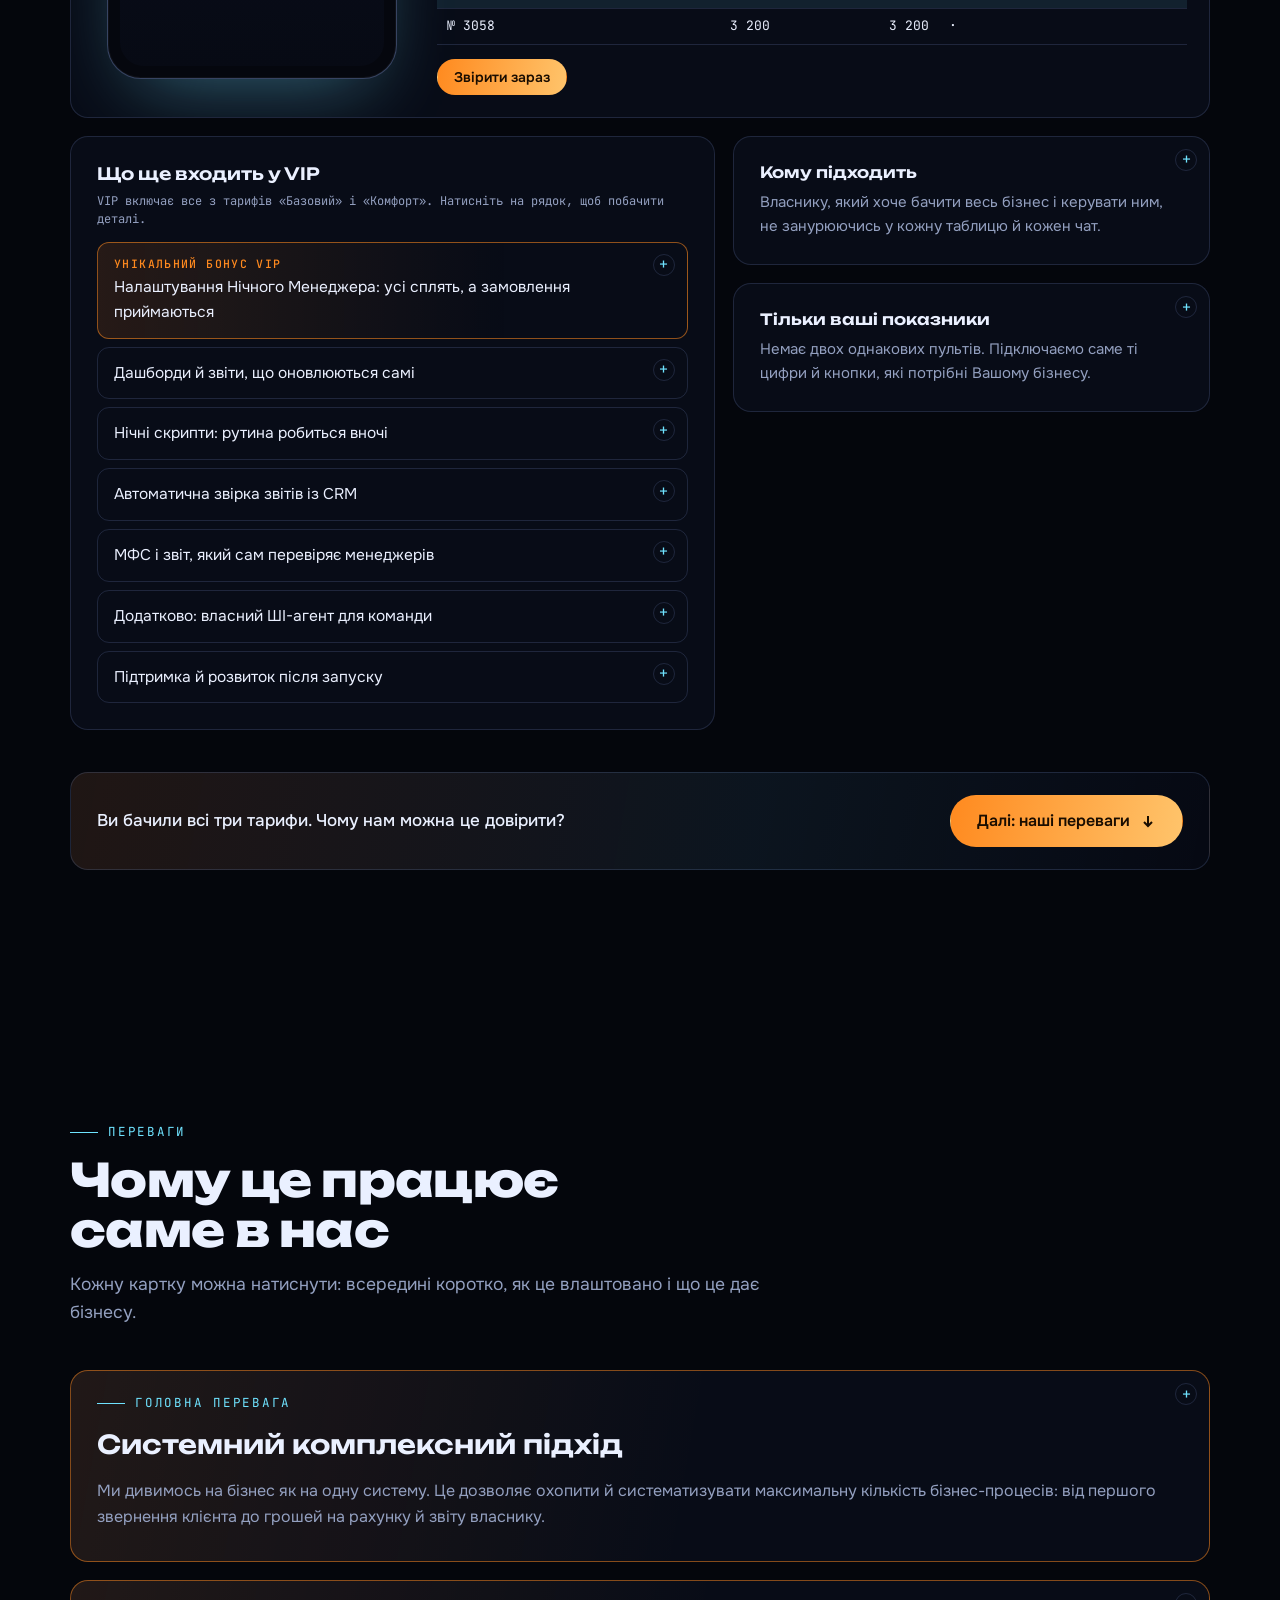
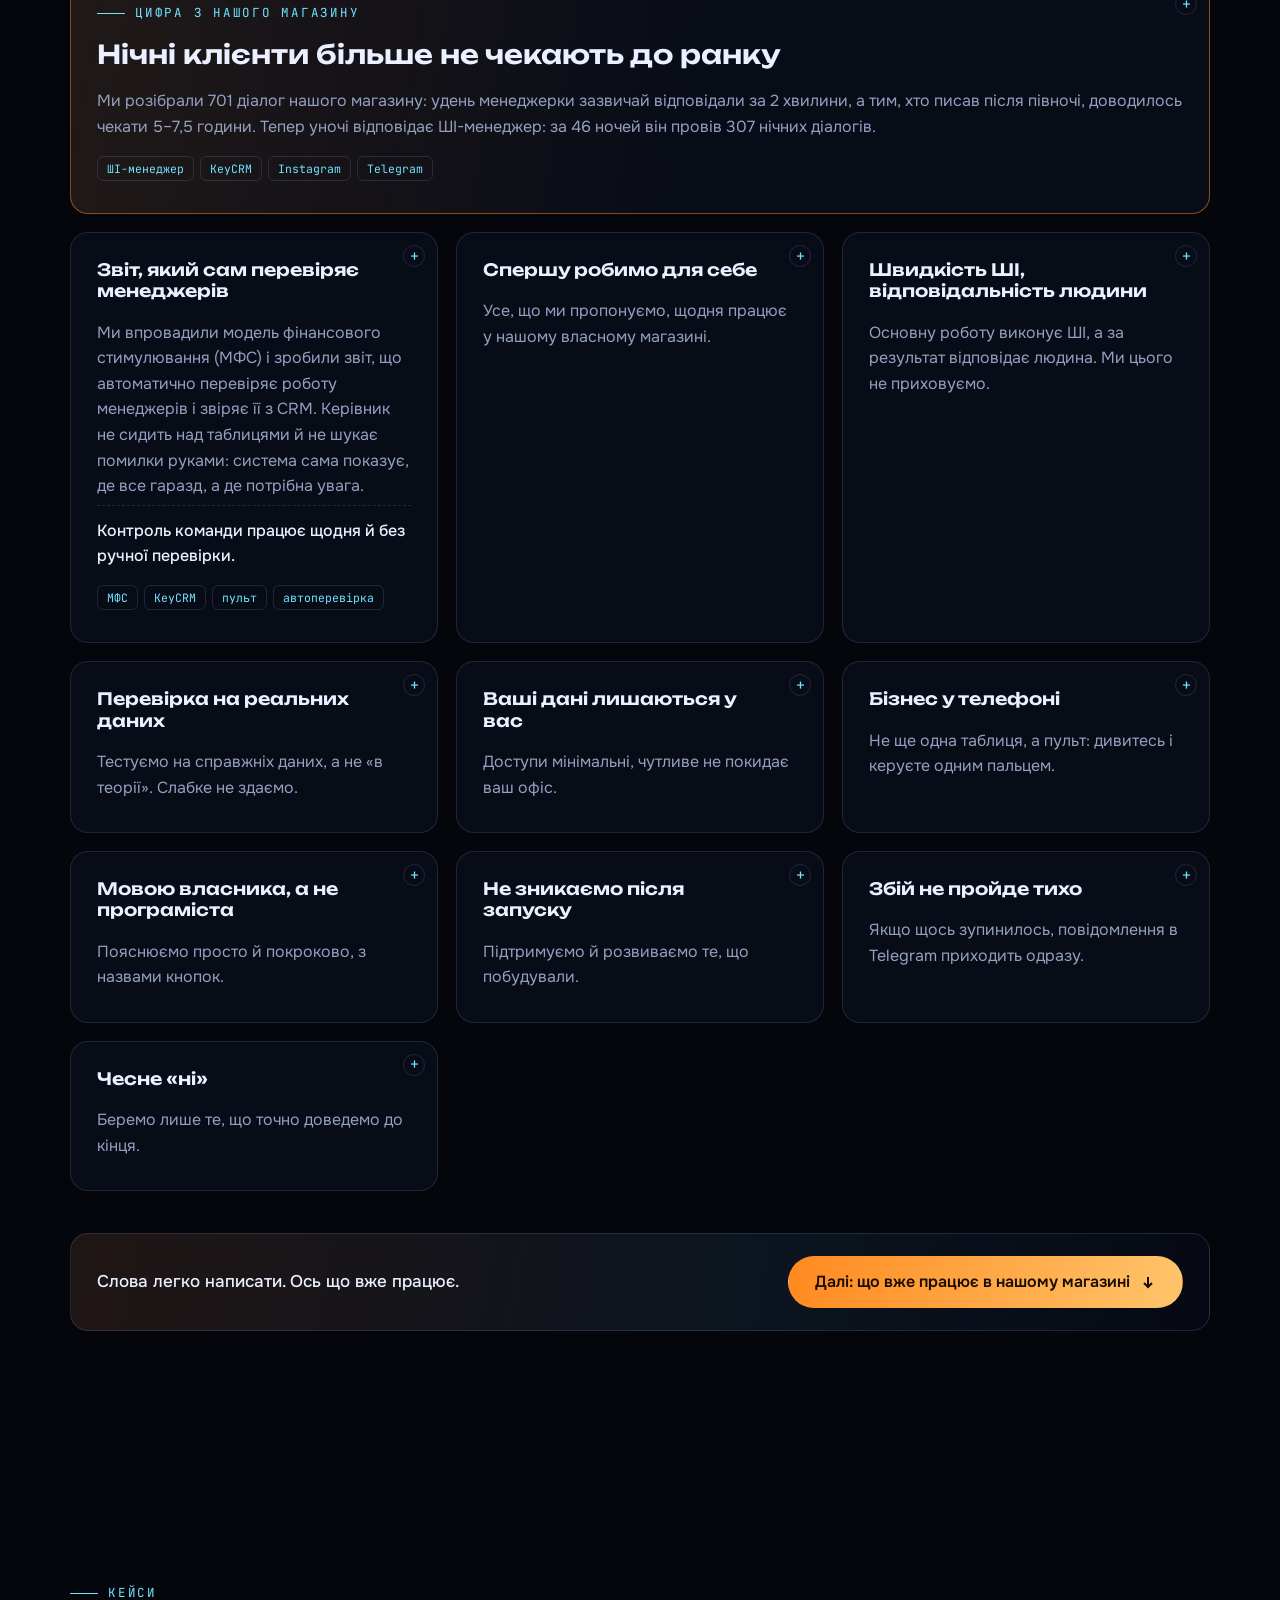
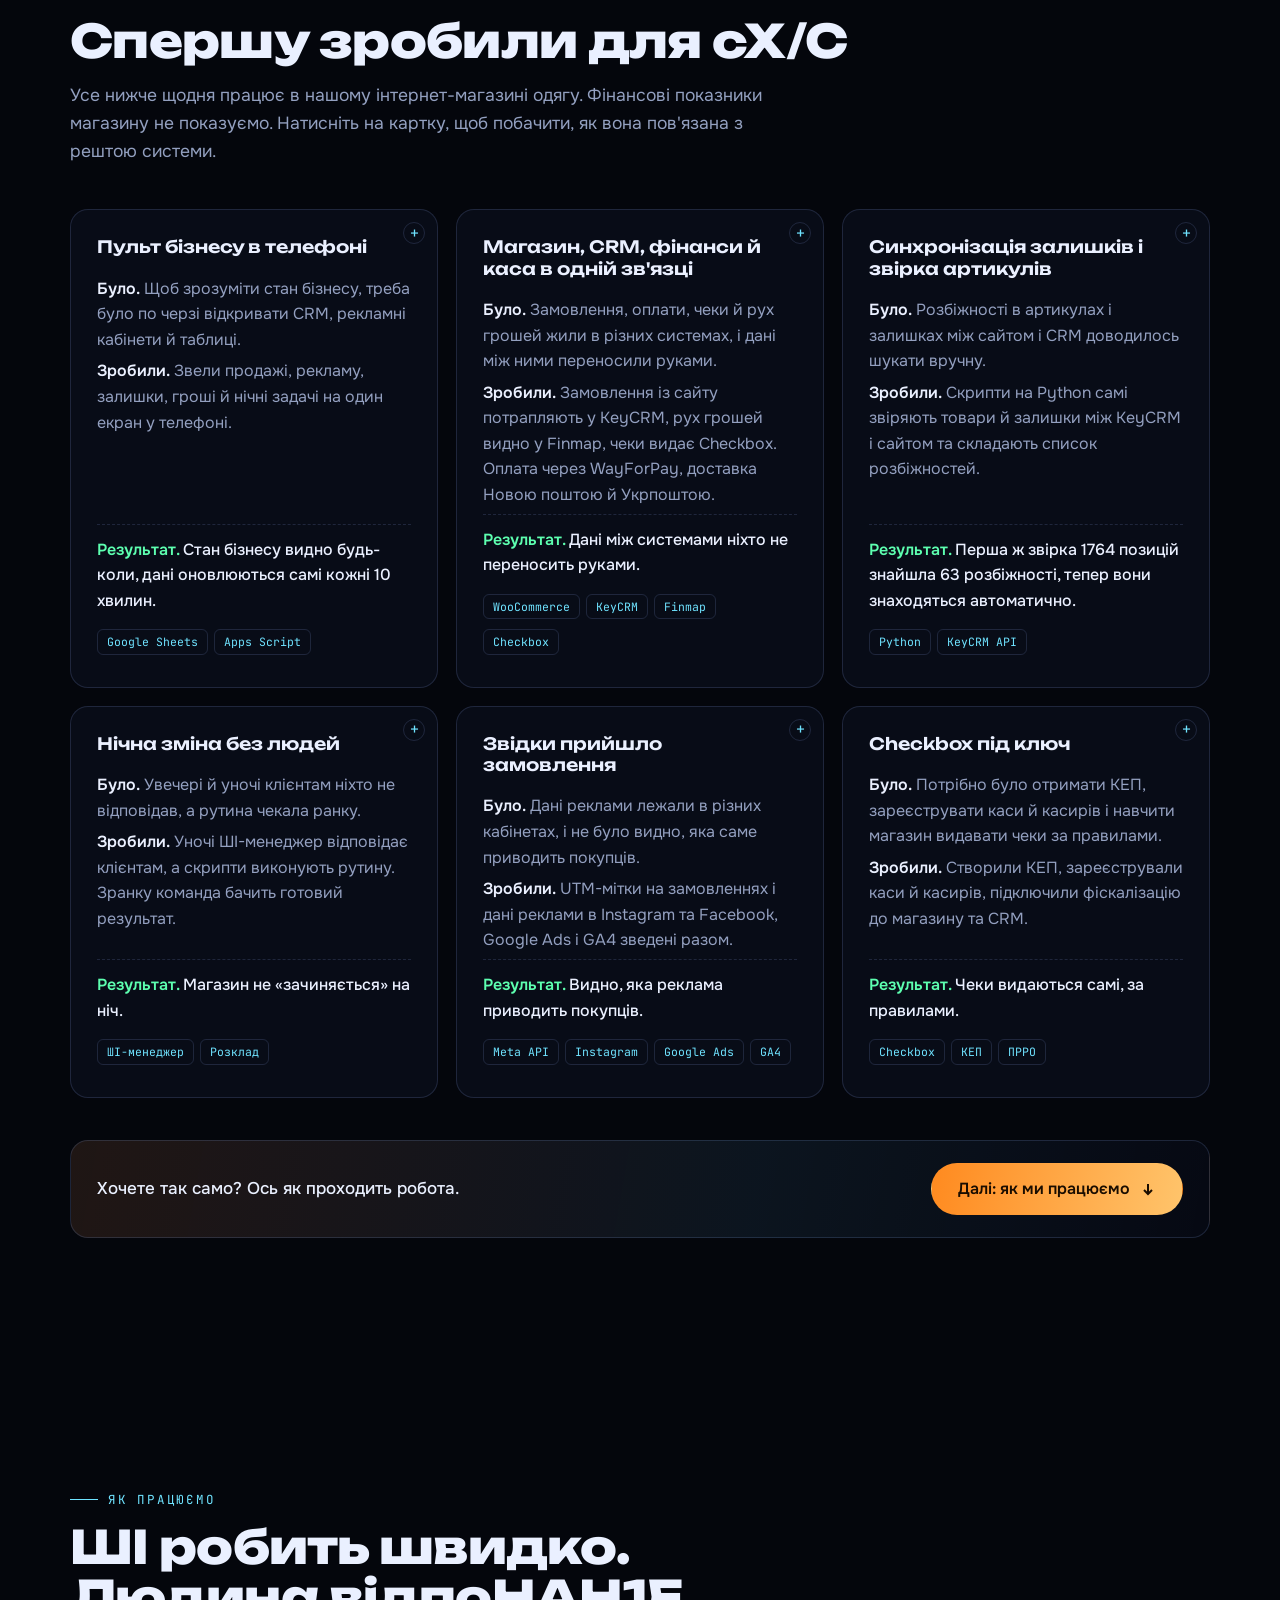
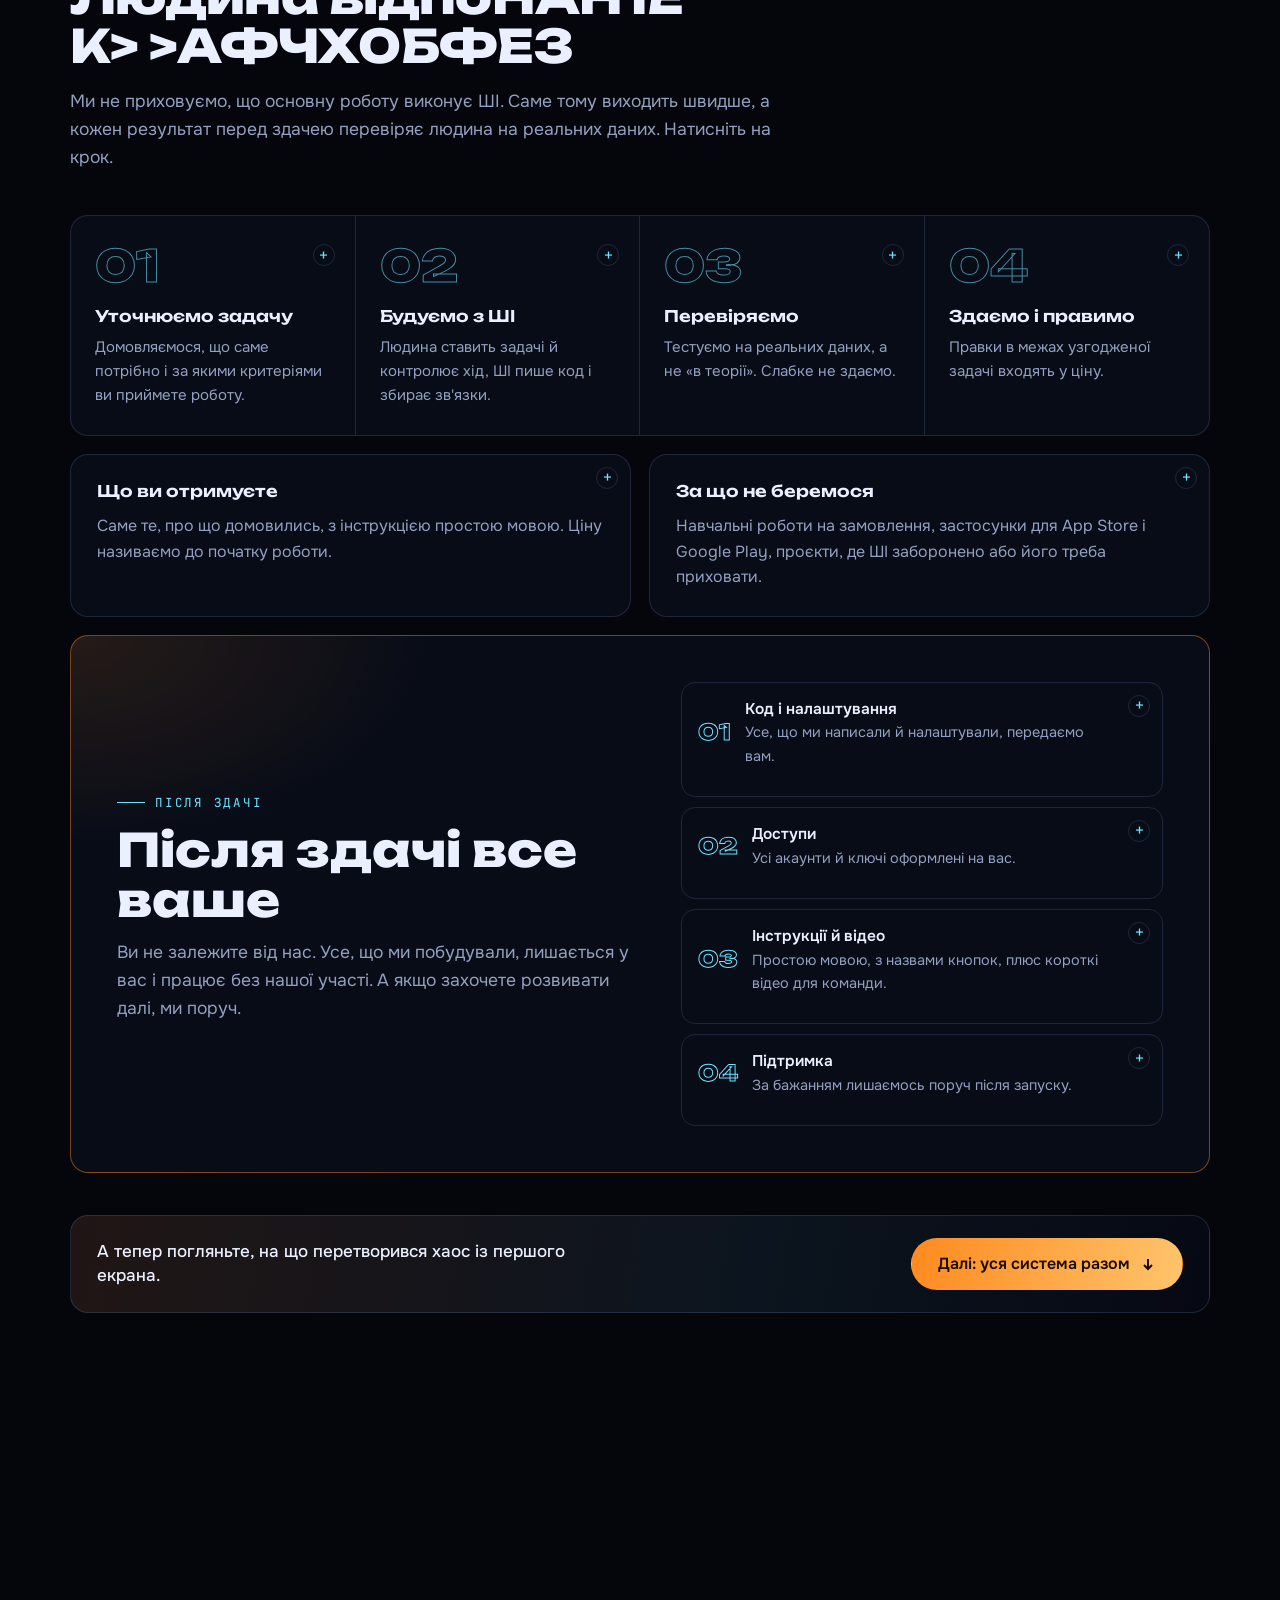
==== commit e444073a: "Переваги: цифра про швидкість відповіді вночі; звірка в кейсі Co-Authored-By: Claude Opus 5.5 <norep" ====
--- a/index.html
+++ b/index.html
@@ -873,7 +873,7 @@
   </div>
   <div class="cases">
     <article class="card case hl tilt rv" data-more="Ми не латаємо одну ділянку. Спершу дивимось на бізнес цілком: замовлення, гроші, склад, реклама, команда, звіти. Потім зводимо їх в одну систему, де кожна частина підсилює інші.|Ви охоплюєте й упорядковуєте максимум бізнес-процесів одразу, а не отримуєте ще один окремий інструмент, який треба зшивати з рештою руками."><span class="eyebrow">Головна перевага</span><h3 style="margin-top:12px">Системний комплексний підхід</h3><p>Ми дивимось на бізнес як на одну систему. Це дозволяє охопити й систематизувати максимальну кількість бізнес-процесів: від першого звернення клієнта до грошей на рахунку й звіту власнику.</p></article>
-    <article class="card case hl tilt rv" data-more="Скрипт порівняв артикули, розміри й залишки між KeyCRM і сайтом та склав список, що виправити першим. Найнебезпечніше виявилось у дублях: оновлення залишку потрапляло не в той товар.|Проблеми видно до того, як клієнт замовить річ, якої вже немає."><span class="eyebrow">Цифра з нашого магазину</span><h3 style="margin-top:12px">63 розбіжності в першій же звірці</h3><p>Перша звірка нашого магазину порівняла 1764 позиції в CRM із сайтом і знайшла 63 розбіжності. Серед них були товари, яких на складі вже не було, а сайт показував 100 штук у наявності.</p><div><span class="tag">KeyCRM</span><span class="tag">WooCommerce</span><span class="tag">Python</span></div></article>
+    <article class="card case hl tilt rv" data-more="Уночі звернення приймає ШІ-менеджер: відповідає за правилами й шаблонами менеджерок, приймає оплати, а що не може вирішити сам, передає зранку команді з усім контекстом.|Клієнт отримує відповідь, поки ще хоче купити, а не наступного ранку, коли вже купив деінде."><span class="eyebrow">Цифра з нашого магазину</span><h3 style="margin-top:12px">Нічні клієнти більше не чекають до ранку</h3><p>Ми розібрали 701 діалог нашого магазину: удень менеджерки зазвичай відповідали за 2 хвилини, а тим, хто писав після півночі, доводилось чекати 5–7,5 години. Тепер уночі відповідає ШІ-менеджер: за 46 ночей він провів 307 нічних діалогів.</p><div><span class="tag">ШІ-менеджер</span><span class="tag">KeyCRM</span><span class="tag">Instagram</span><span class="tag">Telegram</span></div></article>
     <article class="card case tilt rv" data-more="Звіт бере дані менеджерів і CRM, порівнює їх і показує розбіжності на пульті. На цих самих цифрах рахується модель фінансового стимулювання.|Мотивація стає чесною й прозорою: менеджер знає, за що отримує бонус, а власник платить лише за справжній результат."><h3>Звіт, який сам перевіряє менеджерів</h3><p>Ми впровадили модель фінансового стимулювання (МФС) і зробили звіт, що автоматично перевіряє роботу менеджерів і звіряє її з CRM. Керівник не сидить над таблицями й не шукає помилки руками: система сама показує, де все гаразд, а де потрібна увага.</p><p class="res">Контроль команди працює щодня й без ручної перевірки.</p><div><span class="tag">МФС</span><span class="tag">KeyCRM</span><span class="tag">пульт</span><span class="tag">автоперевірка</span></div></article>
     <article class="card case tilt rv" data-more="Засновник студії є співзасновником бренду одягу з власним інтернет-магазином. Кожне рішення спершу запускається там.|Ви купуєте те, що вже пережило справжні замовлення, розпродажі й збої, а не теорію."><h3>Спершу робимо для себе</h3><p>Усе, що ми пропонуємо, щодня працює у нашому власному магазині.</p></article>
     <article class="card case tilt rv" data-more="Людина ставить задачу й контролює хід, ШІ пише код і збирає зв'язки, людина перевіряє й відповідає.|Те, що в агенції займає тижні, тут робиться швидше, і ви не платите за години рутинної роботи."><h3>Швидкість ШІ, відповідальність людини</h3><p>Основну роботу виконує ШІ, а за результат відповідає людина. Ми цього не приховуємо.</p></article>
@@ -897,7 +897,7 @@
   <div class="cases">
     <article class="card case tilt rv" data-more="Пульт забирає дані з CRM, обліку, реклами й сайту та оновлюється сам. З нього ж запускаються звірки й задачі.|Власник бачить відхилення того ж дня й реагує, поки воно не стало збитком."><h3>Пульт бізнесу в телефоні</h3><p class="was"><b>Було.</b> Щоб зрозуміти стан бізнесу, треба було по черзі відкривати CRM, рекламні кабінети й таблиці.</p><p><b>Зробили.</b> Звели продажі, рекламу, залишки, гроші й нічні задачі на один екран у телефоні.</p><p class="res">Стан бізнесу видно будь-коли, дані оновлюються самі кожні 10 хвилин.</p><div><span class="tag">Google Sheets</span><span class="tag">Apps Script</span></div></article>
     <article class="card case tilt rv" data-more="KeyCRM стоїть у центрі: приймає замовлення із сайту й роздає команди касі, обліку та доставці.|Та сама команда обробляє більше замовлень, бо не витрачає час на перенесення даних."><h3>Магазин, CRM, фінанси й каса в одній зв'язці</h3><p class="was"><b>Було.</b> Замовлення, оплати, чеки й рух грошей жили в різних системах, і дані між ними переносили руками.</p><p><b>Зробили.</b> Замовлення із сайту потрапляють у KeyCRM, рух грошей видно у Finmap, чеки видає Checkbox. Оплата через WayForPay, доставка Новою поштою й Укрпоштою.</p><p class="res">Дані між системами ніхто не переносить руками.</p><div><span class="tag">WooCommerce</span><span class="tag">KeyCRM</span><span class="tag">Finmap</span><span class="tag">Checkbox</span></div></article>
-    <article class="card case tilt rv" data-more="Скрипт порівнює товари й залишки в KeyCRM і на сайті та складає список розбіжностей для виправлення.|Немає продажів товару, якого вже нема, і немає «невидимих» залишків, що лежать без руху."><h3>Синхронізація залишків і звірка артикулів</h3><p class="was"><b>Було.</b> Розбіжності в артикулах і залишках між сайтом і CRM доводилось шукати вручну.</p><p><b>Зробили.</b> Скрипти на Python самі звіряють товари й залишки між KeyCRM і сайтом та складають список розбіжностей.</p><p class="res">Розбіжності знаходяться автоматично.</p><div><span class="tag">Python</span><span class="tag">KeyCRM API</span></div></article>
+    <article class="card case tilt rv" data-more="Скрипт порівнює товари й залишки в KeyCRM і на сайті та складає список розбіжностей для виправлення.|Немає продажів товару, якого вже нема, і немає «невидимих» залишків, що лежать без руху."><h3>Синхронізація залишків і звірка артикулів</h3><p class="was"><b>Було.</b> Розбіжності в артикулах і залишках між сайтом і CRM доводилось шукати вручну.</p><p><b>Зробили.</b> Скрипти на Python самі звіряють товари й залишки між KeyCRM і сайтом та складають список розбіжностей.</p><p class="res">Перша ж звірка 1764 позицій знайшла 63 розбіжності, тепер вони знаходяться автоматично.</p><div><span class="tag">Python</span><span class="tag">KeyCRM API</span></div></article>
     <article class="card case tilt rv" data-more="Нічний ШІ-менеджер відповідає клієнтам за скриптами, звіряє оплати й лишає команді зведення на ранок.|Нічні звернення перетворюються на замовлення, а не на втрачених клієнтів."><h3>Нічна зміна без людей</h3><p class="was"><b>Було.</b> Увечері й уночі клієнтам ніхто не відповідав, а рутина чекала ранку.</p><p><b>Зробили.</b> Уночі ШІ-менеджер відповідає клієнтам, а скрипти виконують рутину. Зранку команда бачить готовий результат.</p><p class="res">Магазин не «зачиняється» на ніч.</p><div><span class="tag">ШІ-менеджер</span><span class="tag">Розклад</span></div></article>
     <article class="card case tilt rv" data-more="UTM-мітки із замовлень зводяться з витратами з Meta, Google Ads і GA4 на одному екрані пульта.|Бюджет іде в рекламу, яка приводить покупців, а не просто перегляди."><h3>Звідки прийшло замовлення</h3><p class="was"><b>Було.</b> Дані реклами лежали в різних кабінетах, і не було видно, яка саме приводить покупців.</p><p><b>Зробили.</b> UTM-мітки на замовленнях і дані реклами в Instagram та Facebook, Google Ads і GA4 зведені разом.</p><p class="res">Видно, яка реклама приводить покупців.</p><div><span class="tag">Meta API</span><span class="tag">Instagram</span><span class="tag">Google Ads</span><span class="tag">GA4</span></div></article>
     <article class="card case tilt rv" data-more="Каса під'єднана до CRM: чек формується з оплаченого замовлення й надходить клієнту.|Фіскалізація не забирає часу команди й не залежить від того, чи хтось не забув."><h3>Checkbox під ключ</h3><p class="was"><b>Було.</b> Потрібно було отримати КЕП, зареєструвати каси й касирів і навчити магазин видавати чеки за правилами.</p><p><b>Зробили.</b> Створили КЕП, зареєстрували каси й касирів, підключили фіскалізацію до магазину та CRM.</p><p class="res">Чеки видаються самі, за правилами.</p><div><span class="tag">Checkbox</span><span class="tag">КЕП</span><span class="tag">ПРРО</span></div></article>
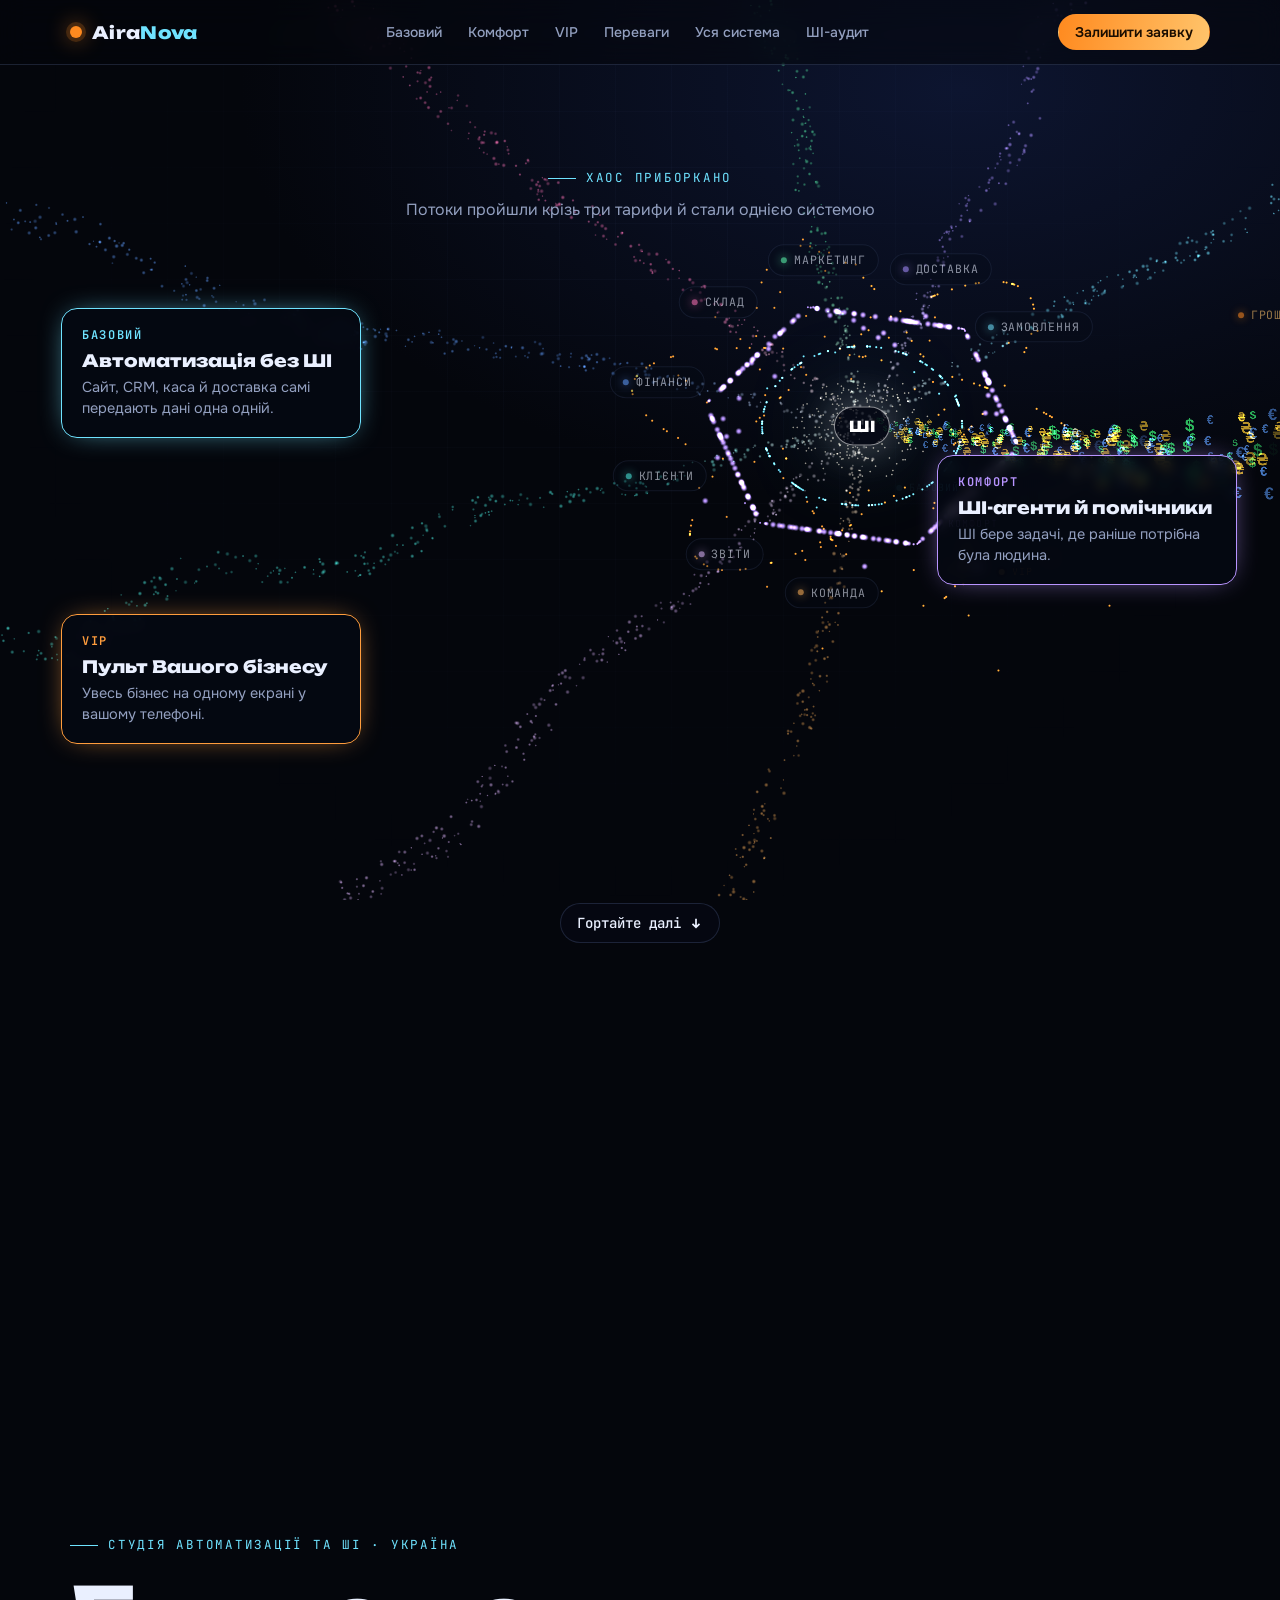
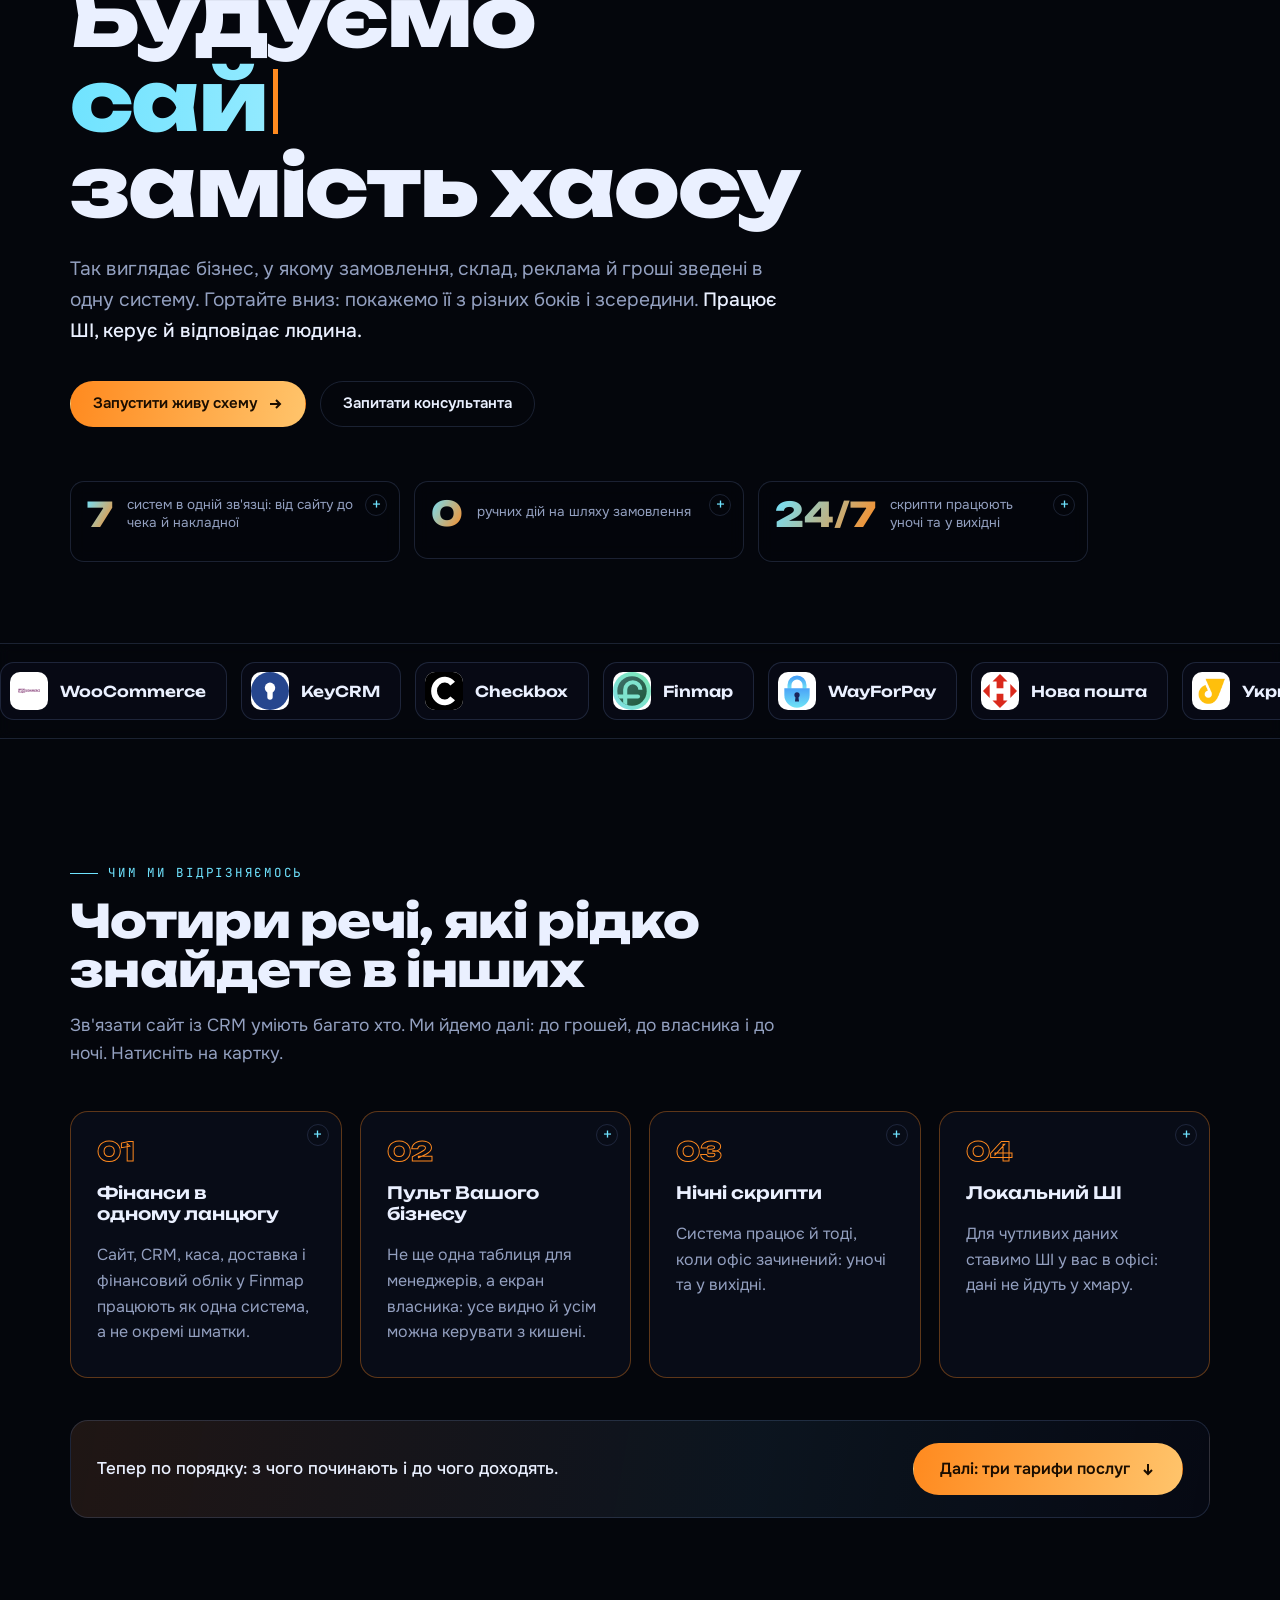
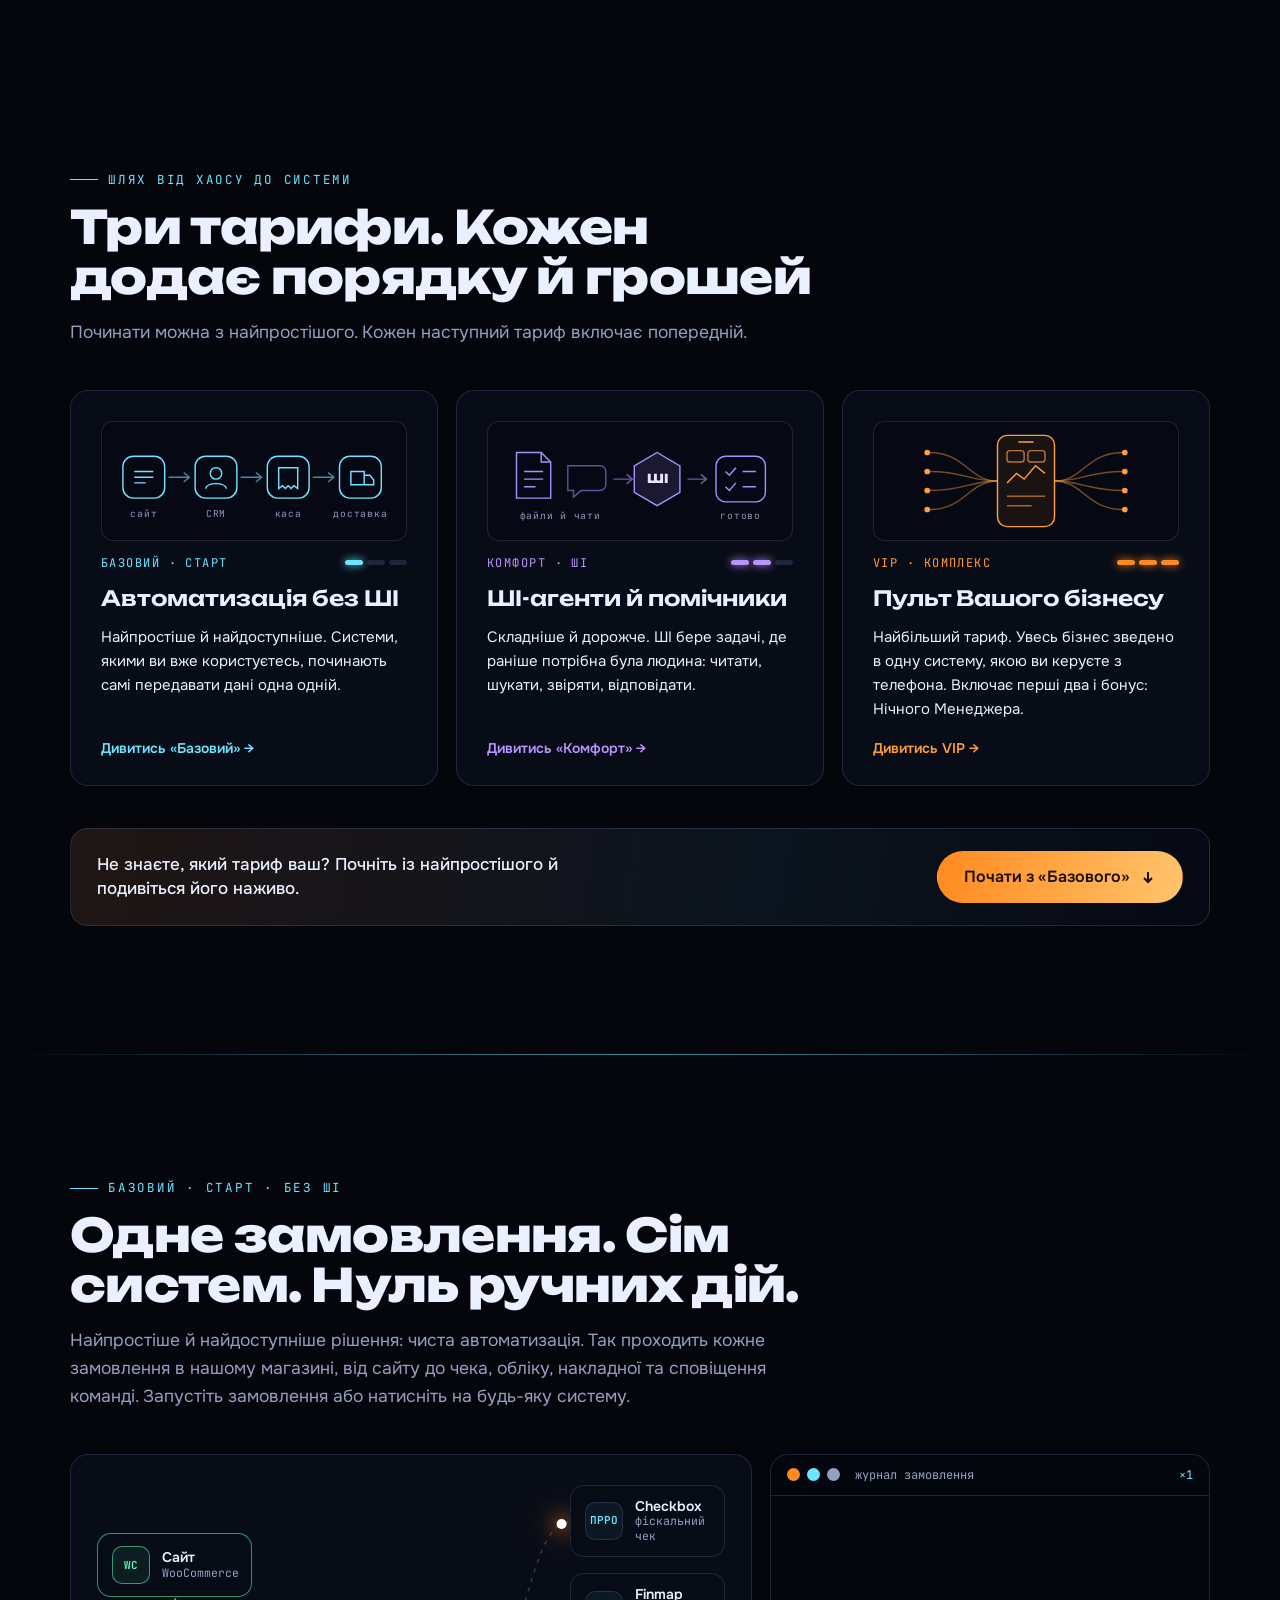
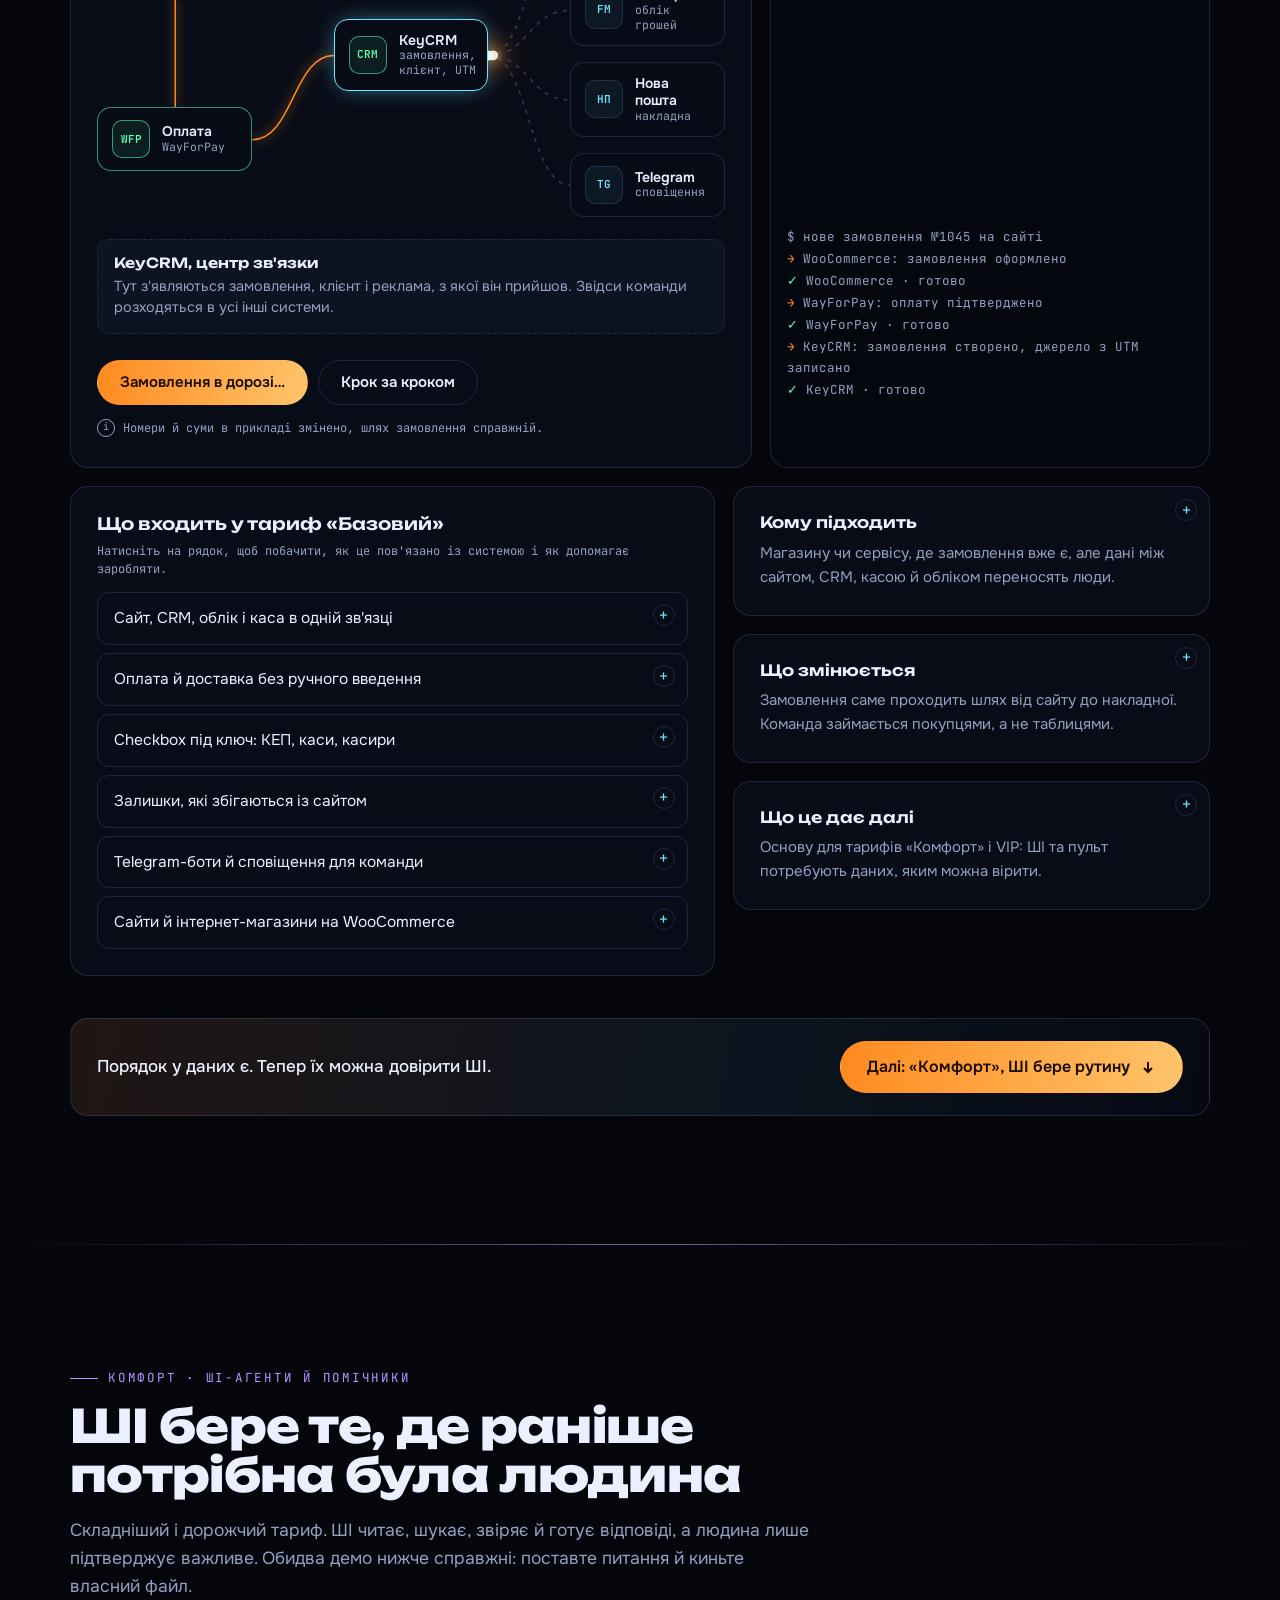
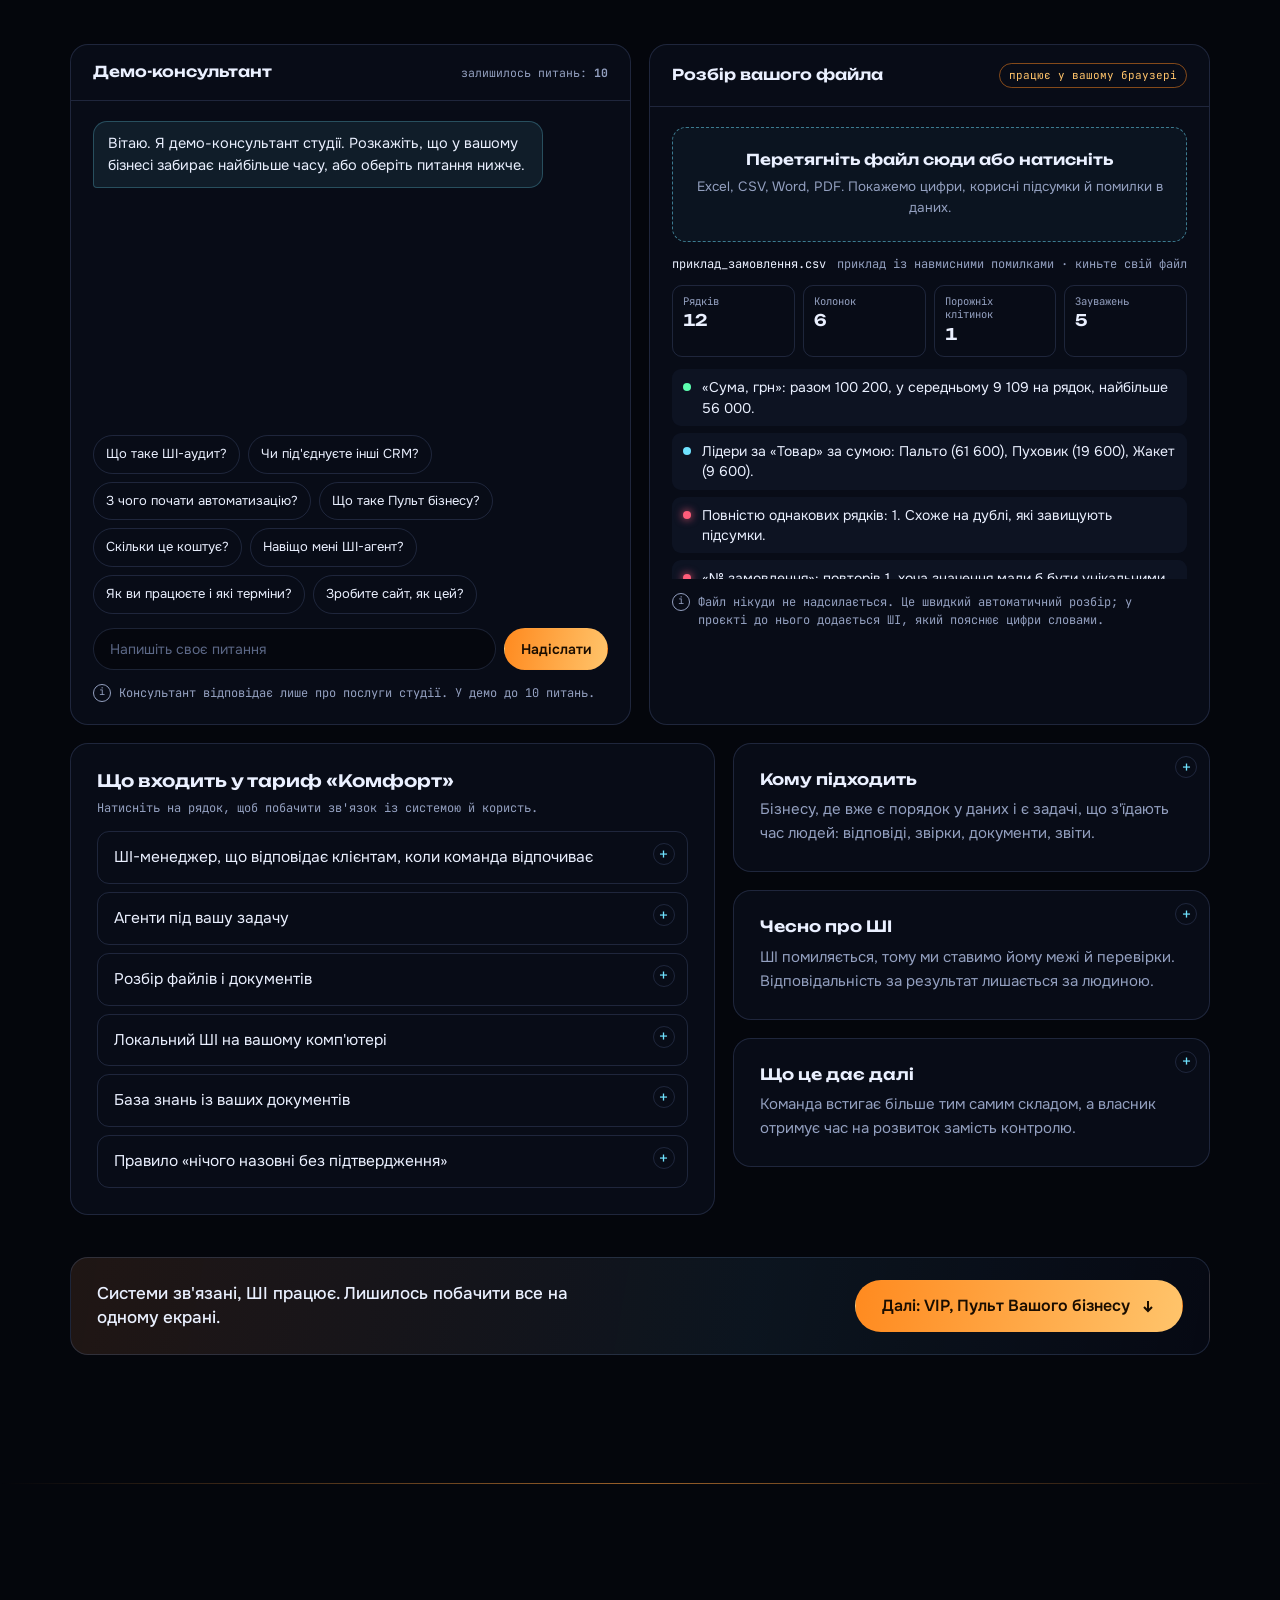
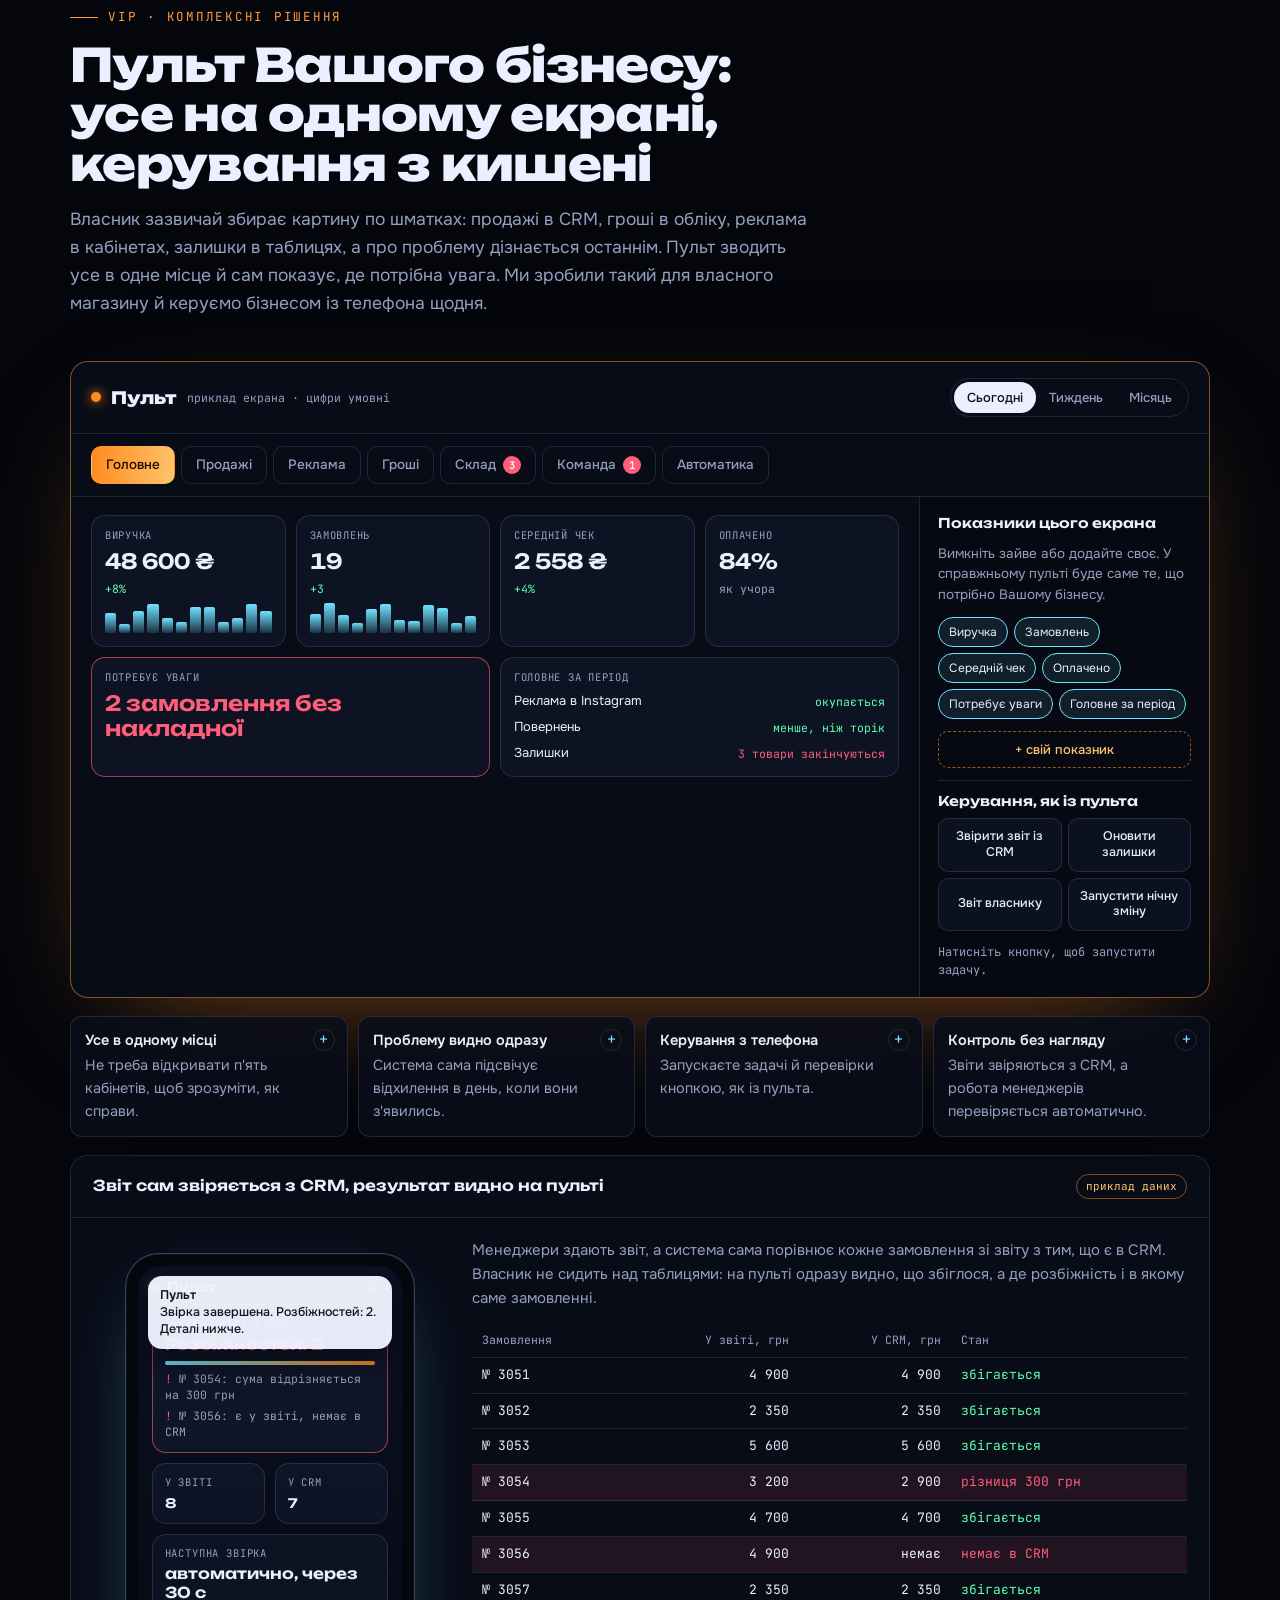
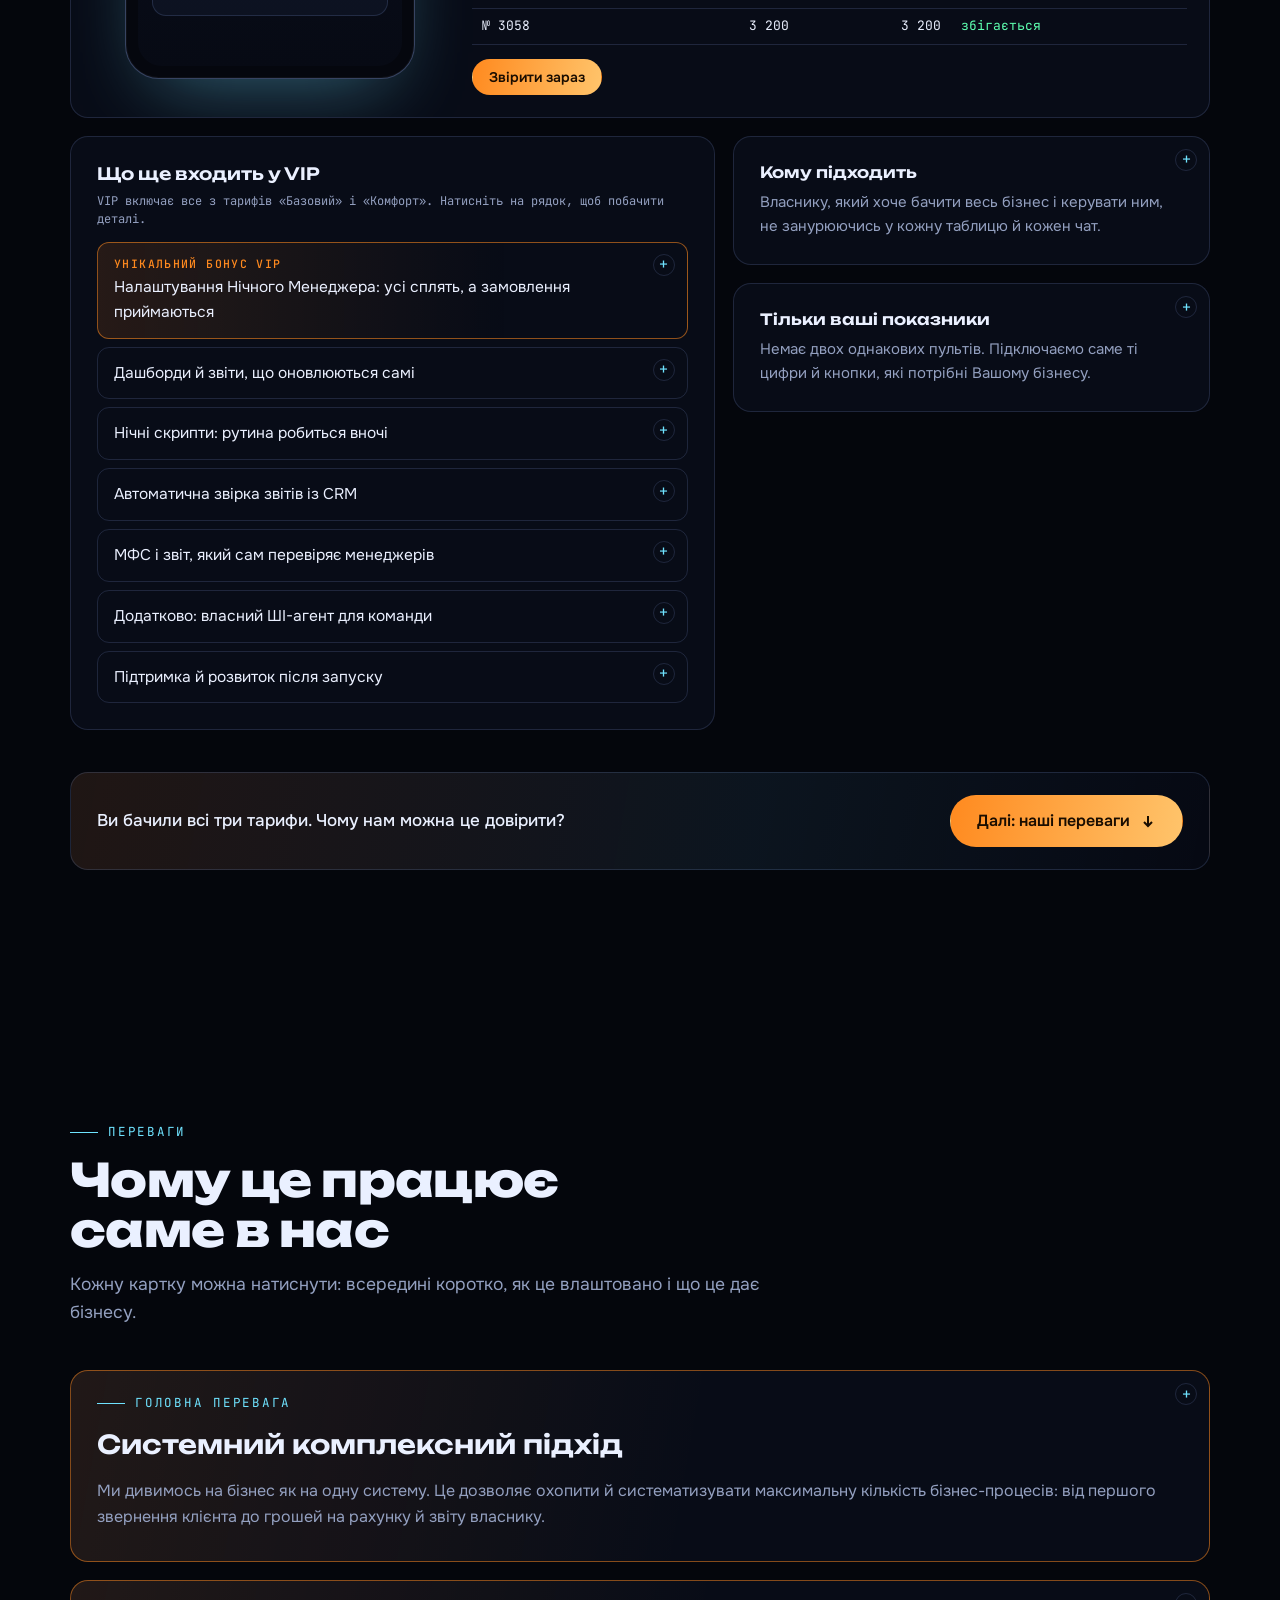
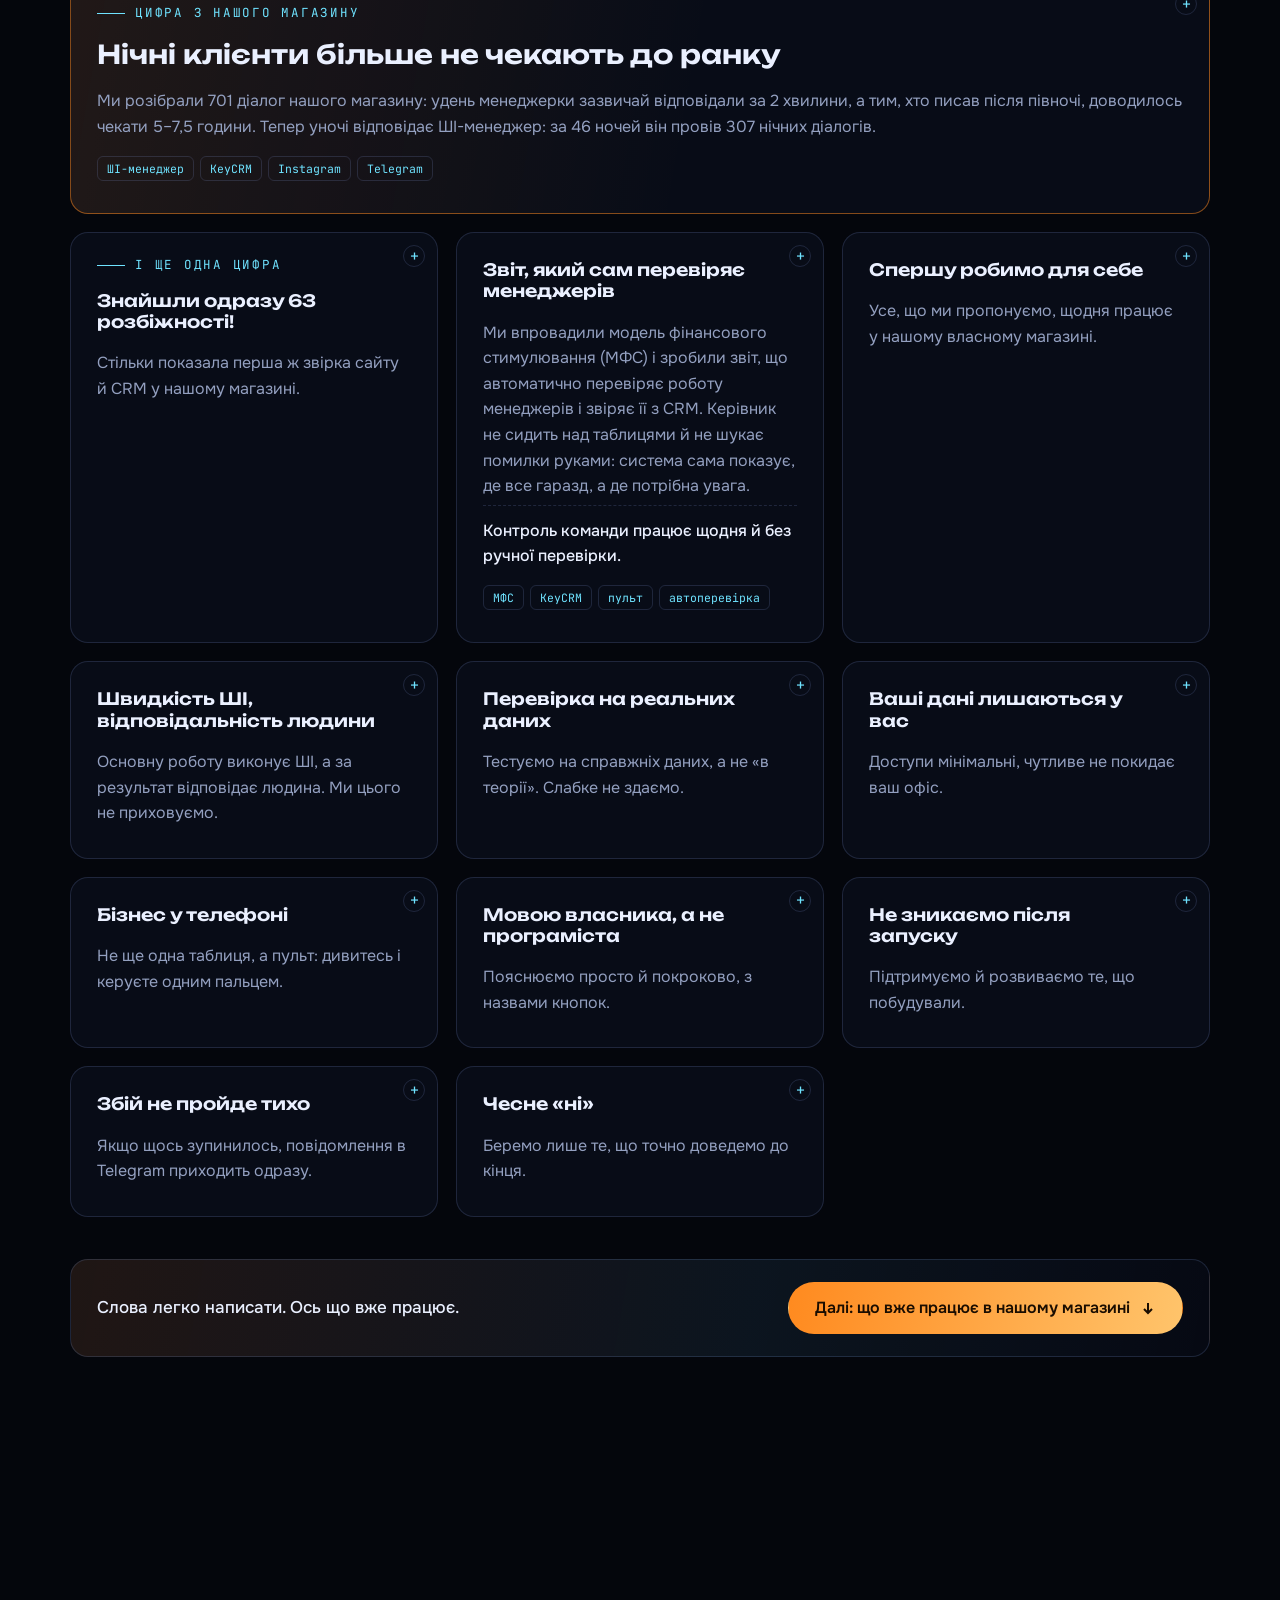
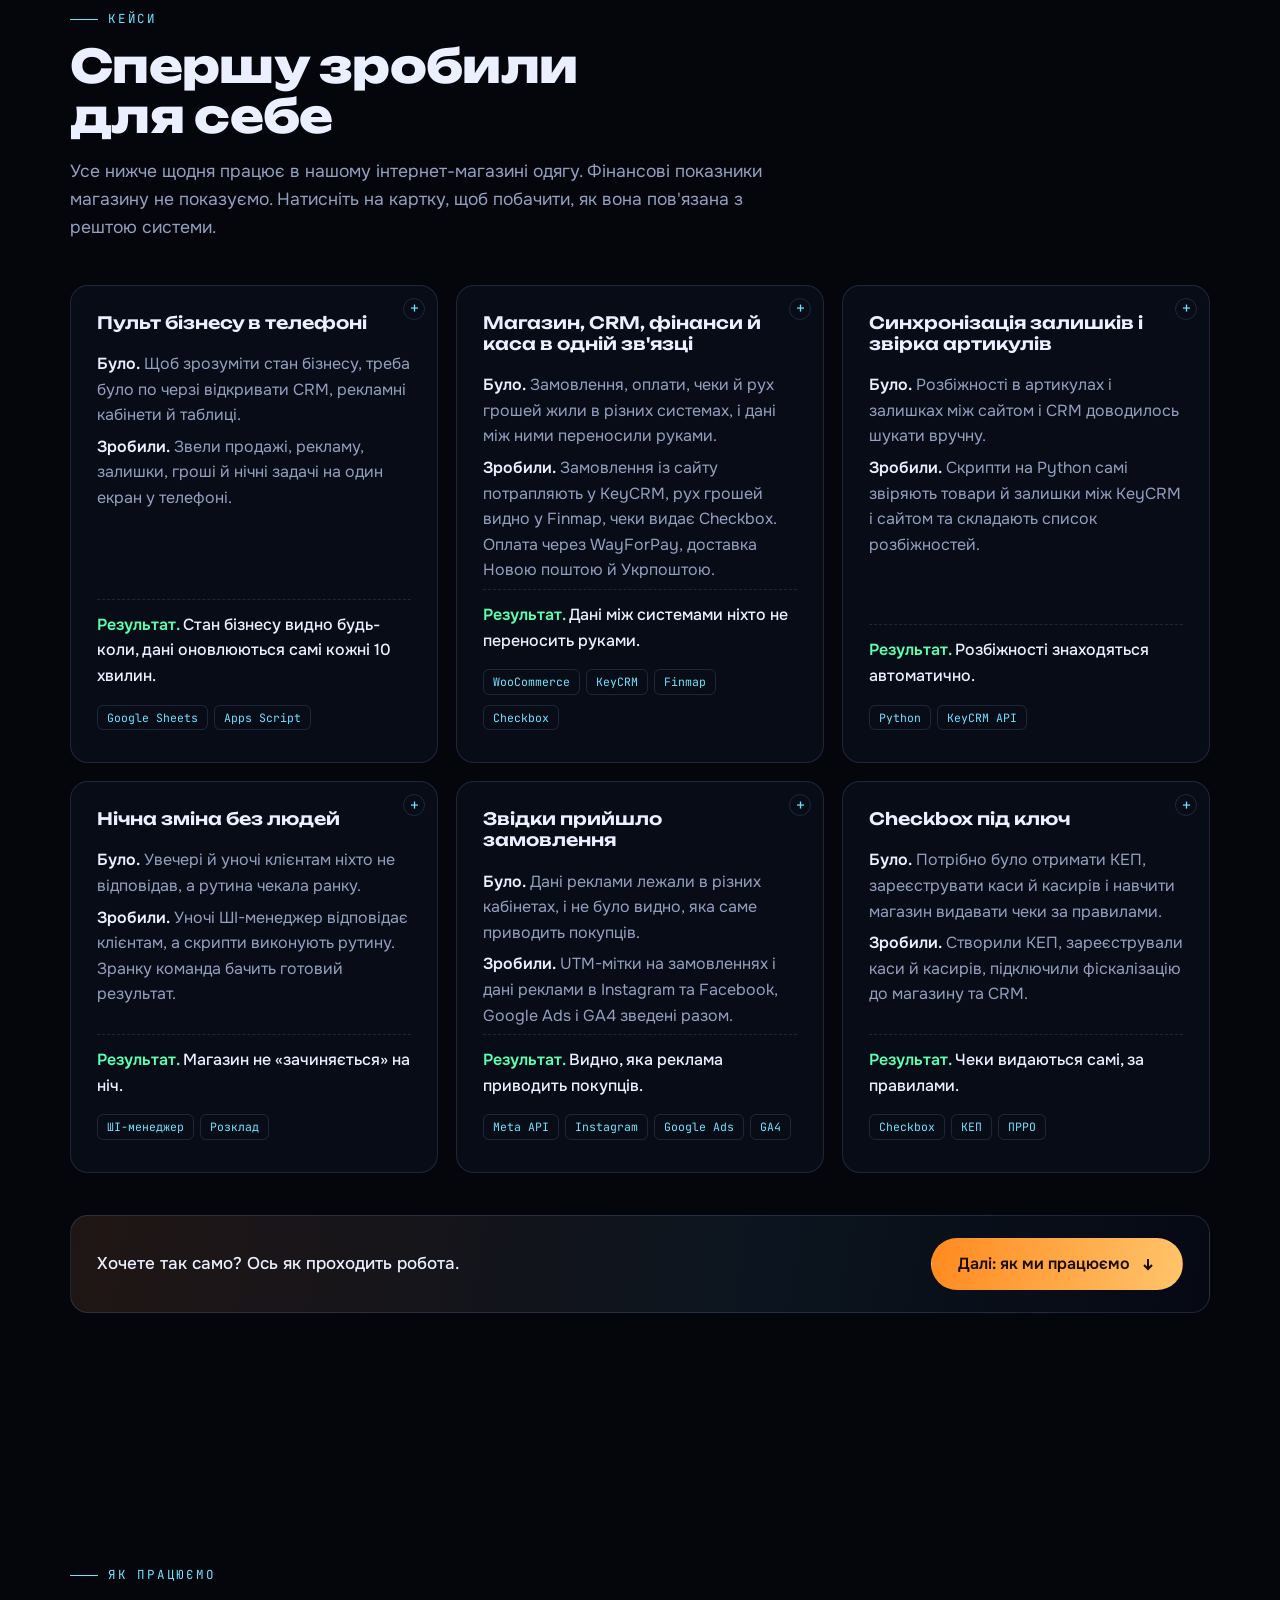
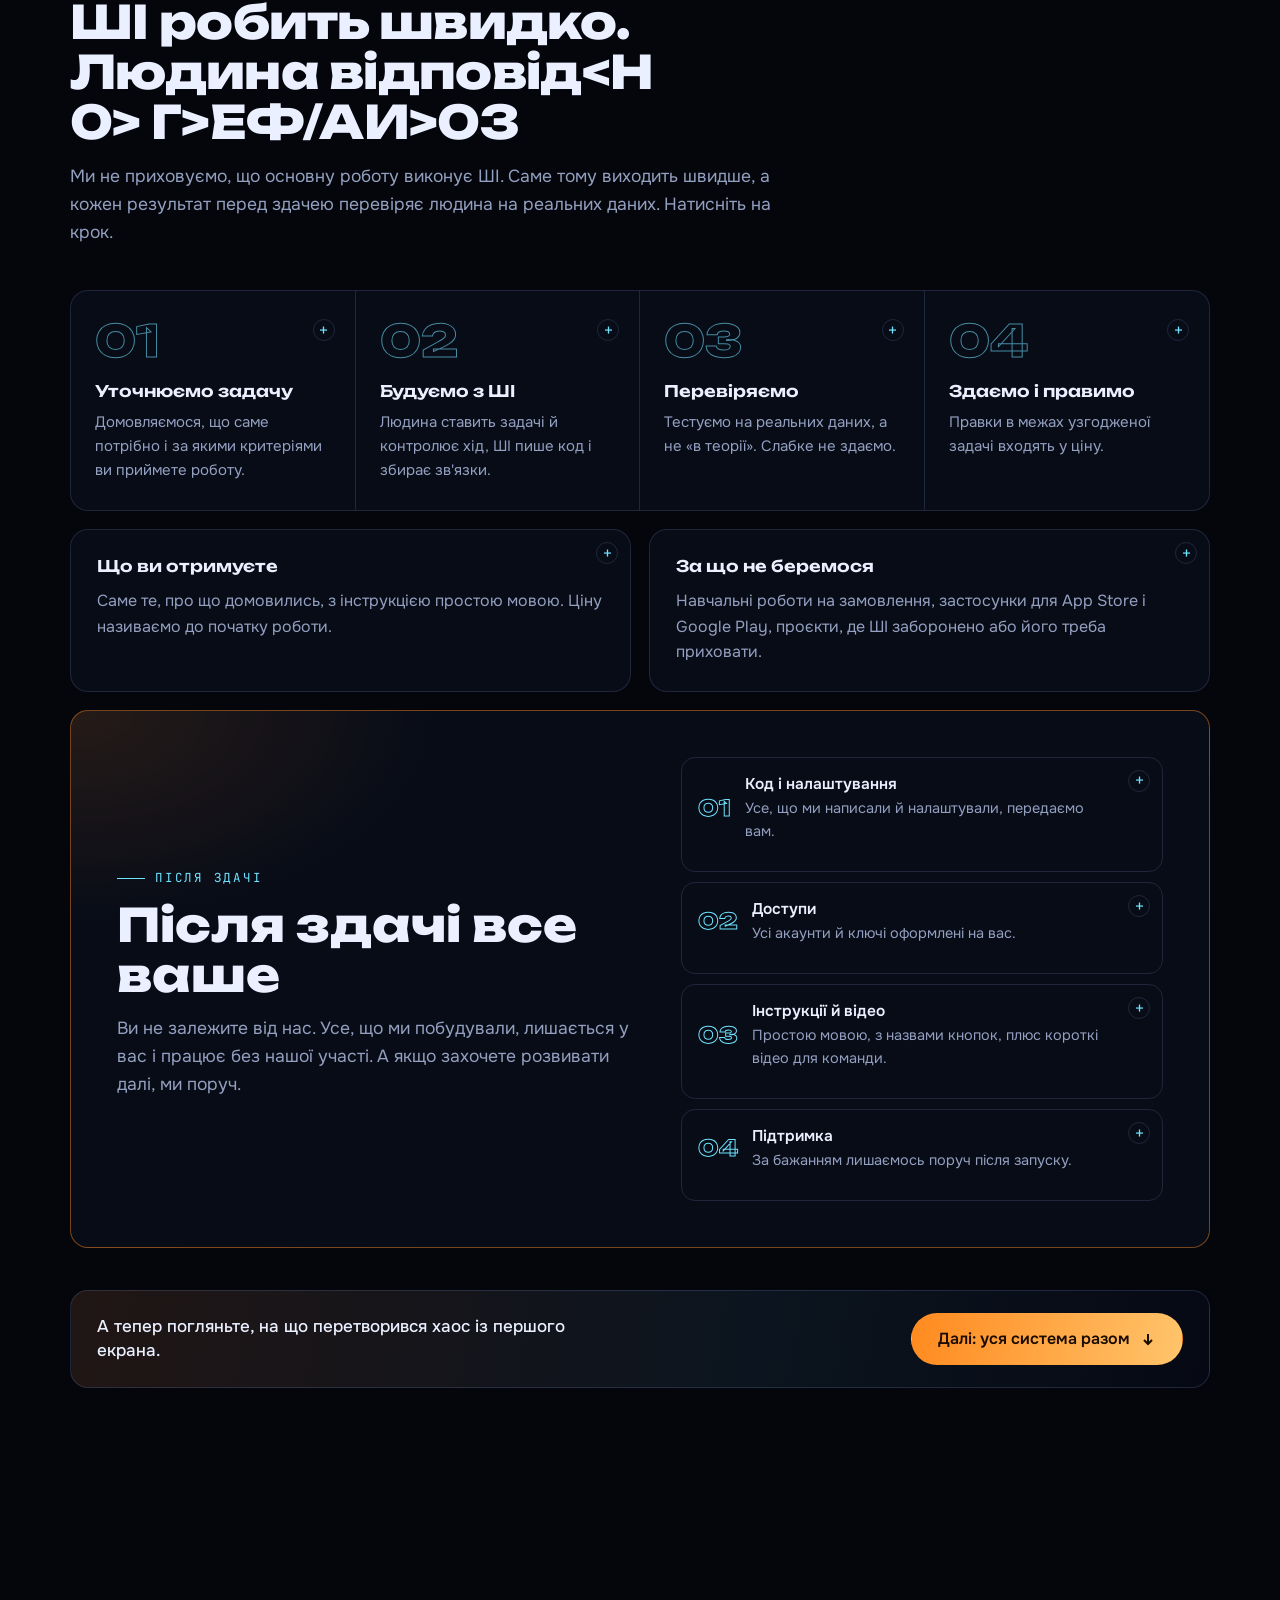
==== commit cf3fb9f6: "Переваги: звірка як коротке доповнення Co-Authored-By: Claude Opus 5.5 <noreply@anthropic.com> Claud" ====
--- a/index.html
+++ b/index.html
@@ -874,6 +874,7 @@
   <div class="cases">
     <article class="card case hl tilt rv" data-more="Ми не латаємо одну ділянку. Спершу дивимось на бізнес цілком: замовлення, гроші, склад, реклама, команда, звіти. Потім зводимо їх в одну систему, де кожна частина підсилює інші.|Ви охоплюєте й упорядковуєте максимум бізнес-процесів одразу, а не отримуєте ще один окремий інструмент, який треба зшивати з рештою руками."><span class="eyebrow">Головна перевага</span><h3 style="margin-top:12px">Системний комплексний підхід</h3><p>Ми дивимось на бізнес як на одну систему. Це дозволяє охопити й систематизувати максимальну кількість бізнес-процесів: від першого звернення клієнта до грошей на рахунку й звіту власнику.</p></article>
     <article class="card case hl tilt rv" data-more="Уночі звернення приймає ШІ-менеджер: відповідає за правилами й шаблонами менеджерок, приймає оплати, а що не може вирішити сам, передає зранку команді з усім контекстом.|Клієнт отримує відповідь, поки ще хоче купити, а не наступного ранку, коли вже купив деінде."><span class="eyebrow">Цифра з нашого магазину</span><h3 style="margin-top:12px">Нічні клієнти більше не чекають до ранку</h3><p>Ми розібрали 701 діалог нашого магазину: удень менеджерки зазвичай відповідали за 2 хвилини, а тим, хто писав після півночі, доводилось чекати 5–7,5 години. Тепер уночі відповідає ШІ-менеджер: за 46 ночей він провів 307 нічних діалогів.</p><div><span class="tag">ШІ-менеджер</span><span class="tag">KeyCRM</span><span class="tag">Instagram</span><span class="tag">Telegram</span></div></article>
+    <article class="card case tilt rv" data-more="Скрипт порівнює товари, артикули й залишки між CRM і сайтом та складає список, що виправити першим.|Ви не продаєте того, чого вже немає, і бачите проблеми раніше за клієнта."><span class="eyebrow">І ще одна цифра</span><h3 style="margin-top:12px">Знайшли одразу 63 розбіжності!</h3><p>Стільки показала перша ж звірка сайту й CRM у нашому магазині.</p></article>
     <article class="card case tilt rv" data-more="Звіт бере дані менеджерів і CRM, порівнює їх і показує розбіжності на пульті. На цих самих цифрах рахується модель фінансового стимулювання.|Мотивація стає чесною й прозорою: менеджер знає, за що отримує бонус, а власник платить лише за справжній результат."><h3>Звіт, який сам перевіряє менеджерів</h3><p>Ми впровадили модель фінансового стимулювання (МФС) і зробили звіт, що автоматично перевіряє роботу менеджерів і звіряє її з CRM. Керівник не сидить над таблицями й не шукає помилки руками: система сама показує, де все гаразд, а де потрібна увага.</p><p class="res">Контроль команди працює щодня й без ручної перевірки.</p><div><span class="tag">МФС</span><span class="tag">KeyCRM</span><span class="tag">пульт</span><span class="tag">автоперевірка</span></div></article>
     <article class="card case tilt rv" data-more="Засновник студії є співзасновником бренду одягу з власним інтернет-магазином. Кожне рішення спершу запускається там.|Ви купуєте те, що вже пережило справжні замовлення, розпродажі й збої, а не теорію."><h3>Спершу робимо для себе</h3><p>Усе, що ми пропонуємо, щодня працює у нашому власному магазині.</p></article>
     <article class="card case tilt rv" data-more="Людина ставить задачу й контролює хід, ШІ пише код і збирає зв'язки, людина перевіряє й відповідає.|Те, що в агенції займає тижні, тут робиться швидше, і ви не платите за години рутинної роботи."><h3>Швидкість ШІ, відповідальність людини</h3><p>Основну роботу виконує ШІ, а за результат відповідає людина. Ми цього не приховуємо.</p></article>
@@ -897,7 +898,7 @@
   <div class="cases">
     <article class="card case tilt rv" data-more="Пульт забирає дані з CRM, обліку, реклами й сайту та оновлюється сам. З нього ж запускаються звірки й задачі.|Власник бачить відхилення того ж дня й реагує, поки воно не стало збитком."><h3>Пульт бізнесу в телефоні</h3><p class="was"><b>Було.</b> Щоб зрозуміти стан бізнесу, треба було по черзі відкривати CRM, рекламні кабінети й таблиці.</p><p><b>Зробили.</b> Звели продажі, рекламу, залишки, гроші й нічні задачі на один екран у телефоні.</p><p class="res">Стан бізнесу видно будь-коли, дані оновлюються самі кожні 10 хвилин.</p><div><span class="tag">Google Sheets</span><span class="tag">Apps Script</span></div></article>
     <article class="card case tilt rv" data-more="KeyCRM стоїть у центрі: приймає замовлення із сайту й роздає команди касі, обліку та доставці.|Та сама команда обробляє більше замовлень, бо не витрачає час на перенесення даних."><h3>Магазин, CRM, фінанси й каса в одній зв'язці</h3><p class="was"><b>Було.</b> Замовлення, оплати, чеки й рух грошей жили в різних системах, і дані між ними переносили руками.</p><p><b>Зробили.</b> Замовлення із сайту потрапляють у KeyCRM, рух грошей видно у Finmap, чеки видає Checkbox. Оплата через WayForPay, доставка Новою поштою й Укрпоштою.</p><p class="res">Дані між системами ніхто не переносить руками.</p><div><span class="tag">WooCommerce</span><span class="tag">KeyCRM</span><span class="tag">Finmap</span><span class="tag">Checkbox</span></div></article>
-    <article class="card case tilt rv" data-more="Скрипт порівнює товари й залишки в KeyCRM і на сайті та складає список розбіжностей для виправлення.|Немає продажів товару, якого вже нема, і немає «невидимих» залишків, що лежать без руху."><h3>Синхронізація залишків і звірка артикулів</h3><p class="was"><b>Було.</b> Розбіжності в артикулах і залишках між сайтом і CRM доводилось шукати вручну.</p><p><b>Зробили.</b> Скрипти на Python самі звіряють товари й залишки між KeyCRM і сайтом та складають список розбіжностей.</p><p class="res">Перша ж звірка 1764 позицій знайшла 63 розбіжності, тепер вони знаходяться автоматично.</p><div><span class="tag">Python</span><span class="tag">KeyCRM API</span></div></article>
+    <article class="card case tilt rv" data-more="Скрипт порівнює товари й залишки в KeyCRM і на сайті та складає список розбіжностей для виправлення.|Немає продажів товару, якого вже нема, і немає «невидимих» залишків, що лежать без руху."><h3>Синхронізація залишків і звірка артикулів</h3><p class="was"><b>Було.</b> Розбіжності в артикулах і залишках між сайтом і CRM доводилось шукати вручну.</p><p><b>Зробили.</b> Скрипти на Python самі звіряють товари й залишки між KeyCRM і сайтом та складають список розбіжностей.</p><p class="res">Розбіжності знаходяться автоматично.</p><div><span class="tag">Python</span><span class="tag">KeyCRM API</span></div></article>
     <article class="card case tilt rv" data-more="Нічний ШІ-менеджер відповідає клієнтам за скриптами, звіряє оплати й лишає команді зведення на ранок.|Нічні звернення перетворюються на замовлення, а не на втрачених клієнтів."><h3>Нічна зміна без людей</h3><p class="was"><b>Було.</b> Увечері й уночі клієнтам ніхто не відповідав, а рутина чекала ранку.</p><p><b>Зробили.</b> Уночі ШІ-менеджер відповідає клієнтам, а скрипти виконують рутину. Зранку команда бачить готовий результат.</p><p class="res">Магазин не «зачиняється» на ніч.</p><div><span class="tag">ШІ-менеджер</span><span class="tag">Розклад</span></div></article>
     <article class="card case tilt rv" data-more="UTM-мітки із замовлень зводяться з витратами з Meta, Google Ads і GA4 на одному екрані пульта.|Бюджет іде в рекламу, яка приводить покупців, а не просто перегляди."><h3>Звідки прийшло замовлення</h3><p class="was"><b>Було.</b> Дані реклами лежали в різних кабінетах, і не було видно, яка саме приводить покупців.</p><p><b>Зробили.</b> UTM-мітки на замовленнях і дані реклами в Instagram та Facebook, Google Ads і GA4 зведені разом.</p><p class="res">Видно, яка реклама приводить покупців.</p><div><span class="tag">Meta API</span><span class="tag">Instagram</span><span class="tag">Google Ads</span><span class="tag">GA4</span></div></article>
     <article class="card case tilt rv" data-more="Каса під'єднана до CRM: чек формується з оплаченого замовлення й надходить клієнту.|Фіскалізація не забирає часу команди й не залежить від того, чи хтось не забув."><h3>Checkbox під ключ</h3><p class="was"><b>Було.</b> Потрібно було отримати КЕП, зареєструвати каси й касирів і навчити магазин видавати чеки за правилами.</p><p><b>Зробили.</b> Створили КЕП, зареєстрували каси й касирів, підключили фіскалізацію до магазину та CRM.</p><p class="res">Чеки видаються самі, за правилами.</p><div><span class="tag">Checkbox</span><span class="tag">КЕП</span><span class="tag">ПРРО</span></div></article>
